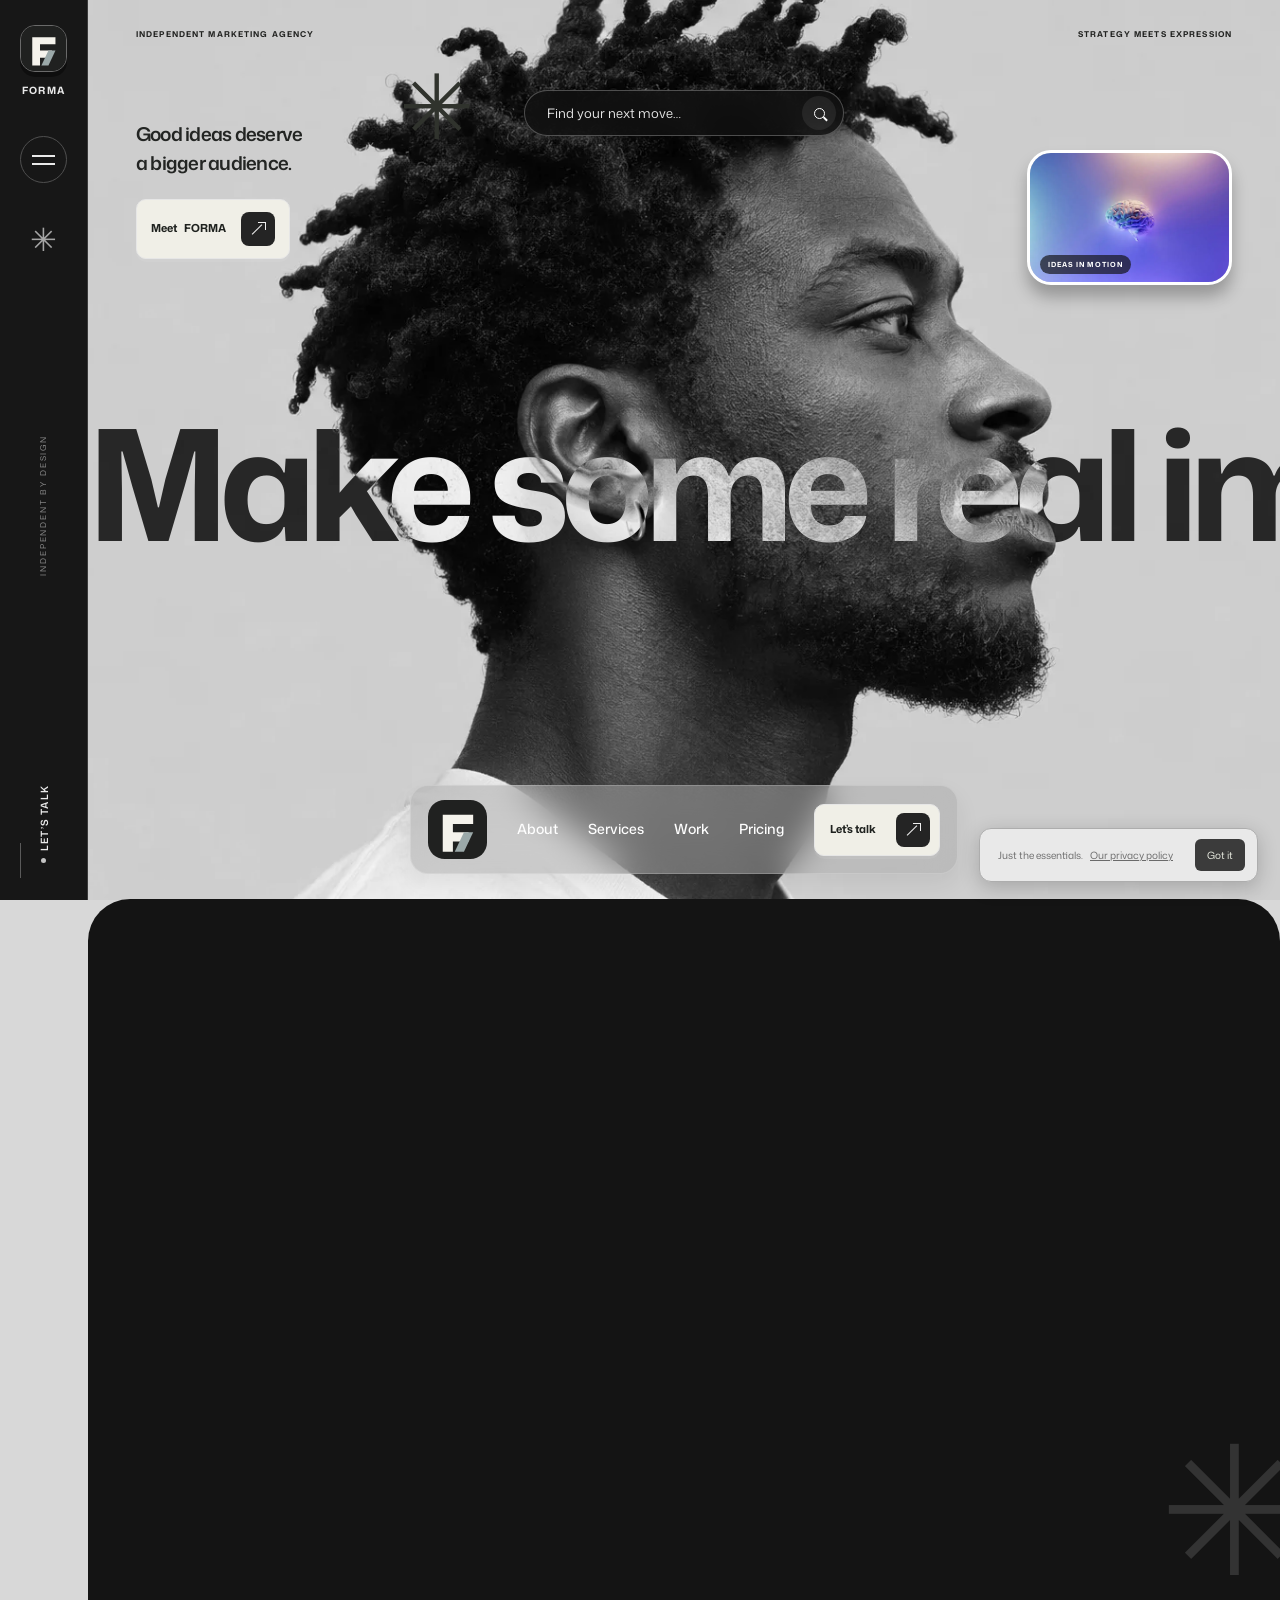
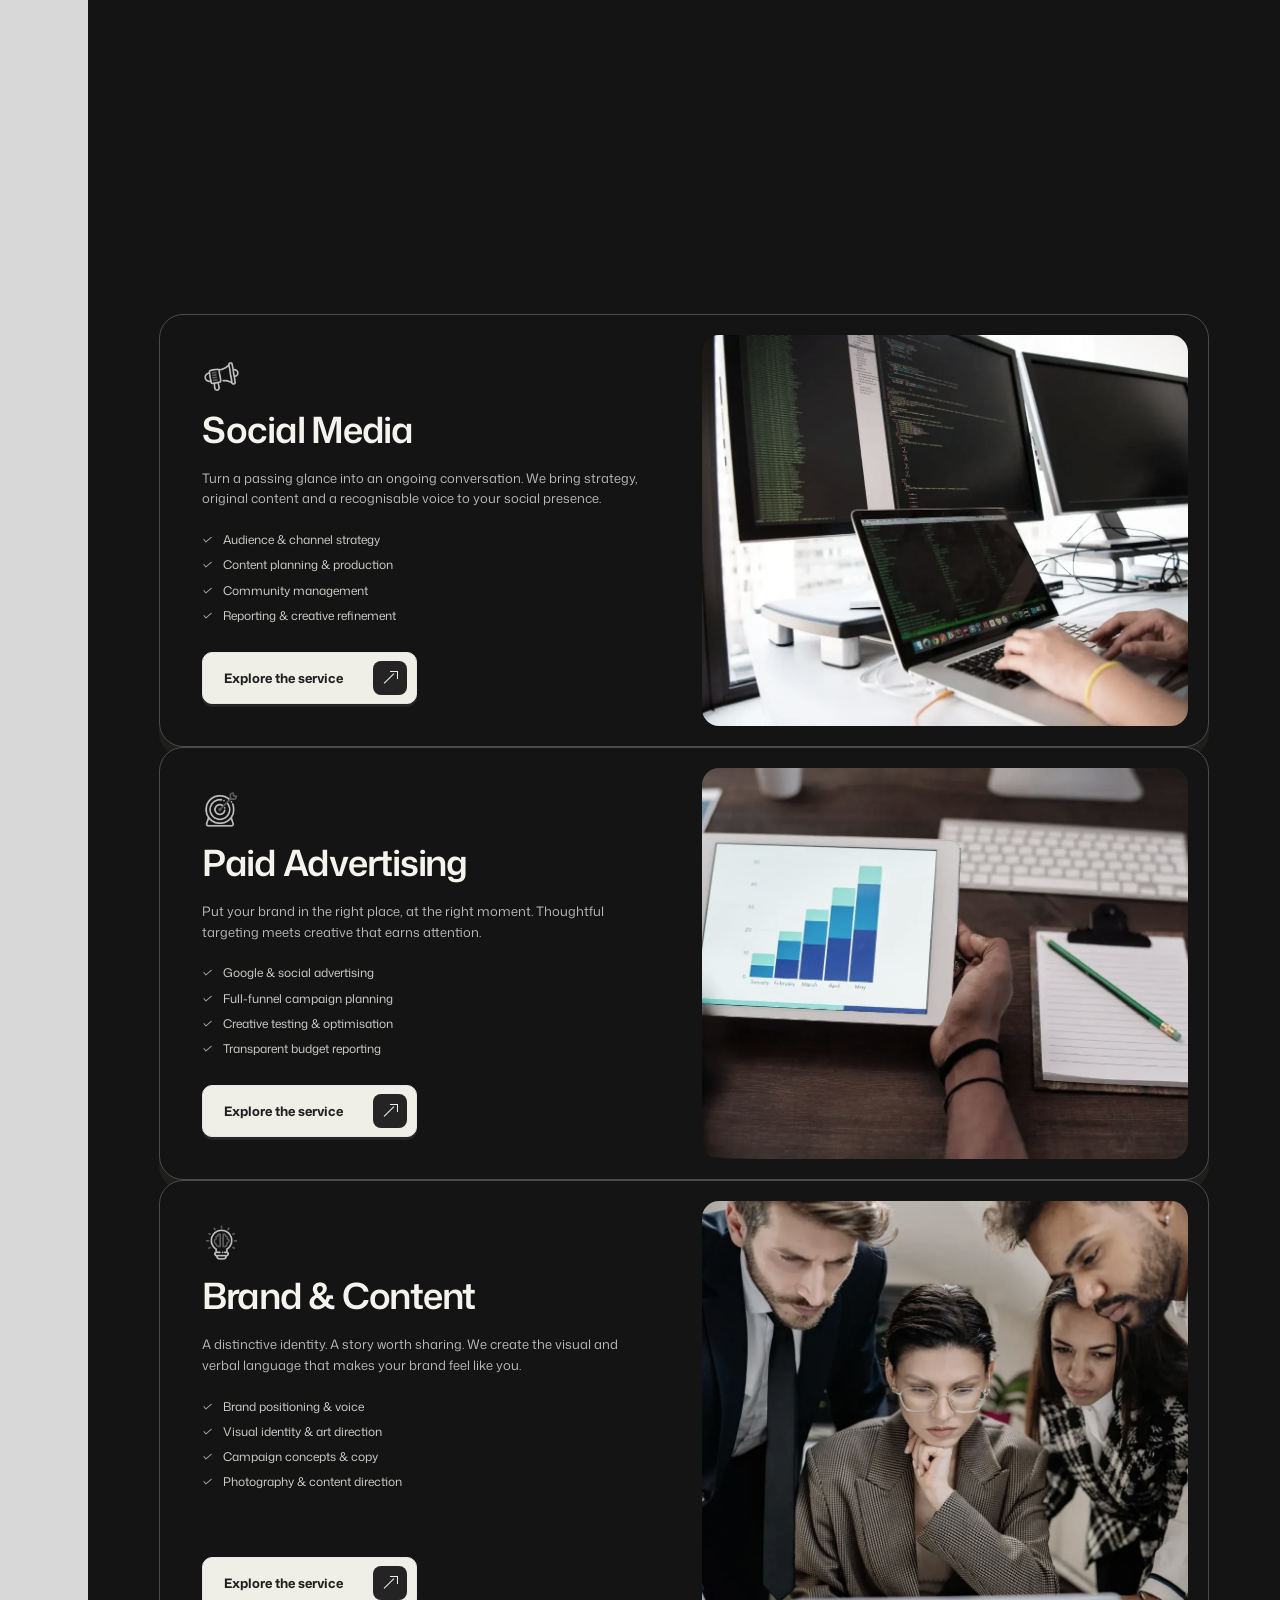
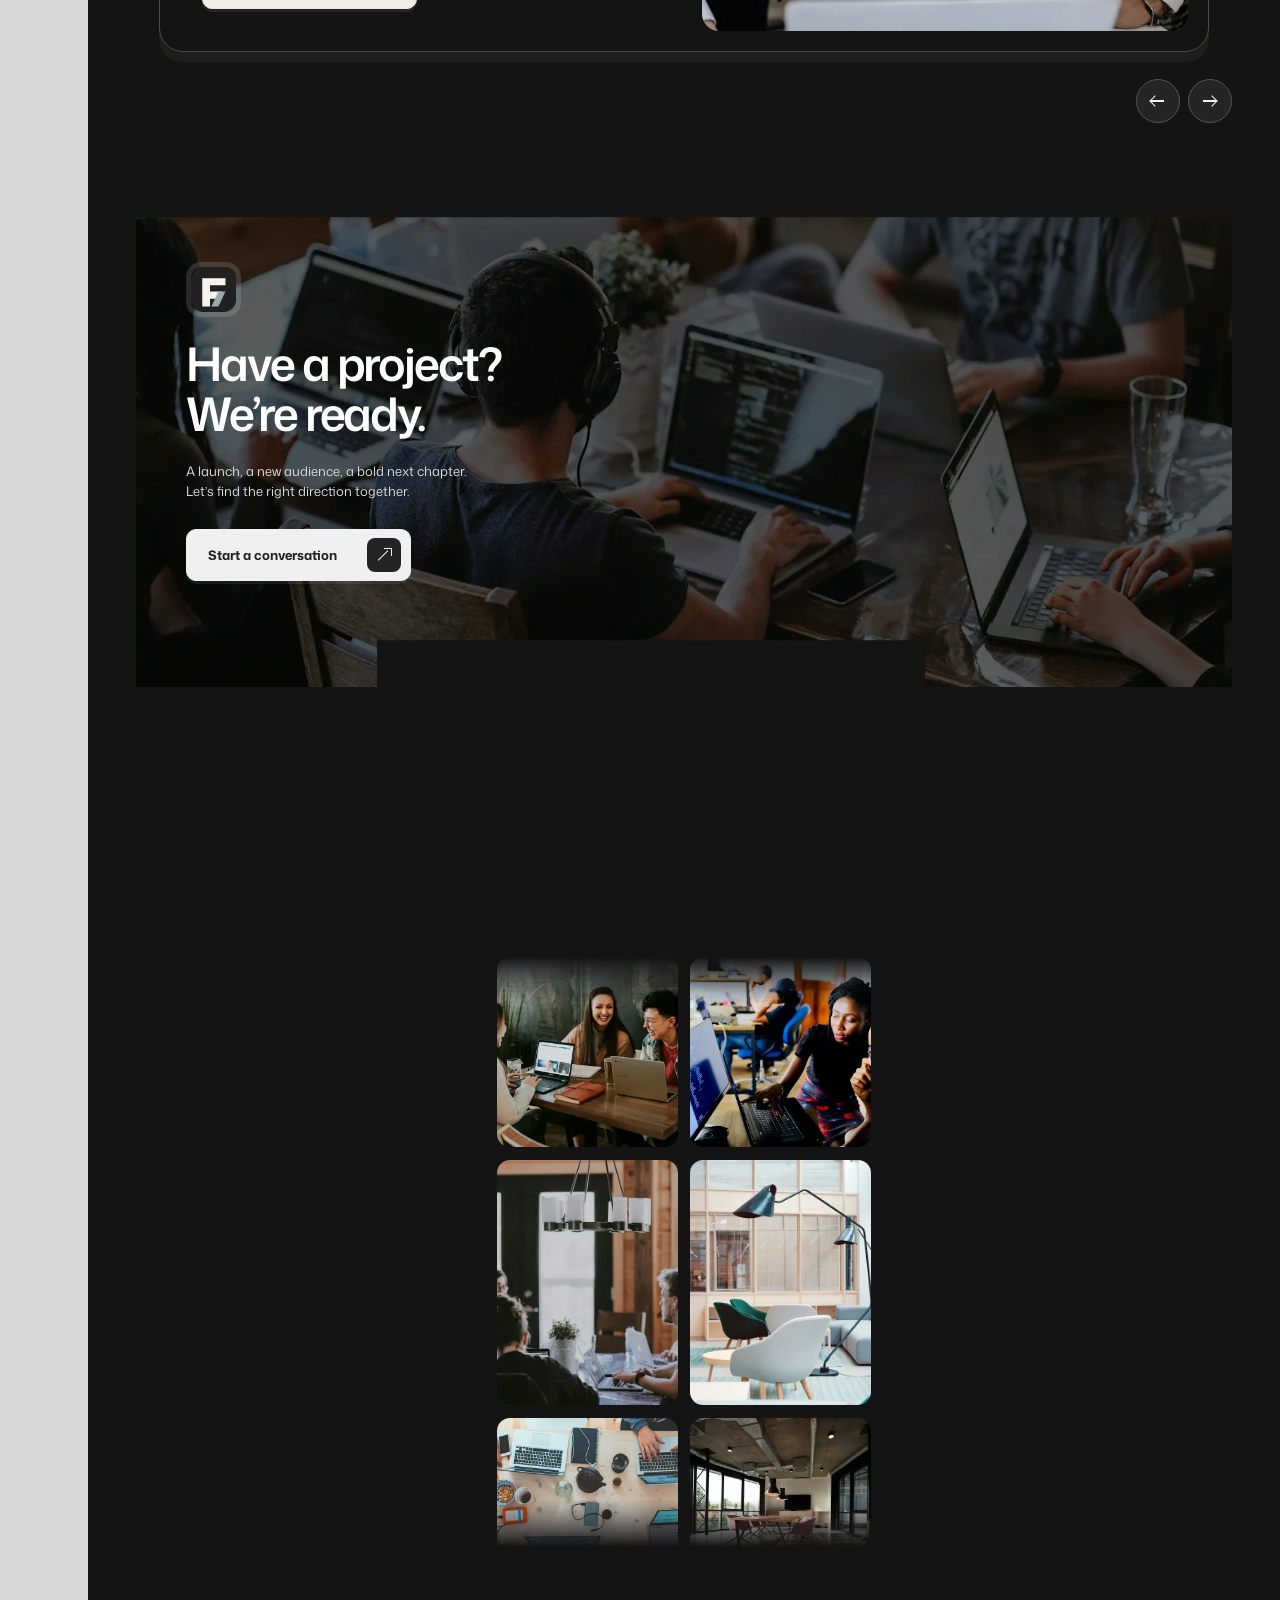
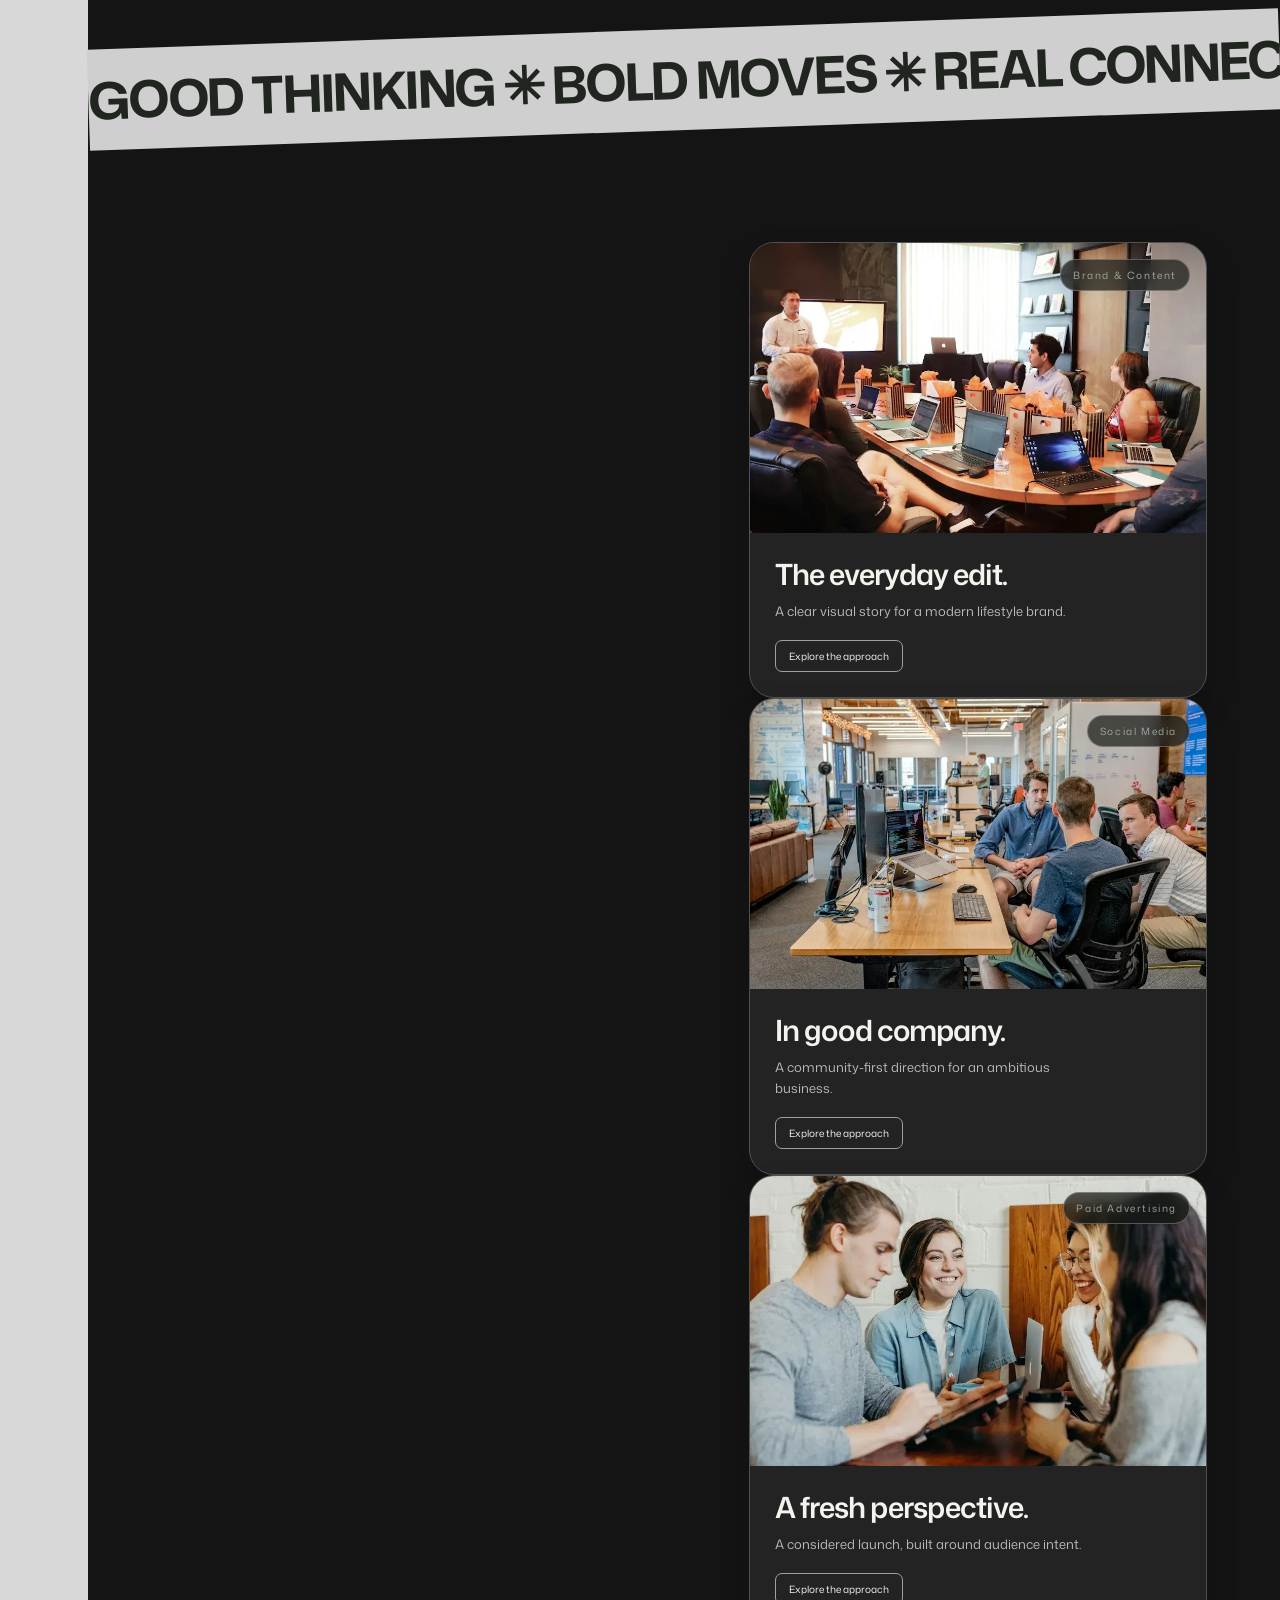
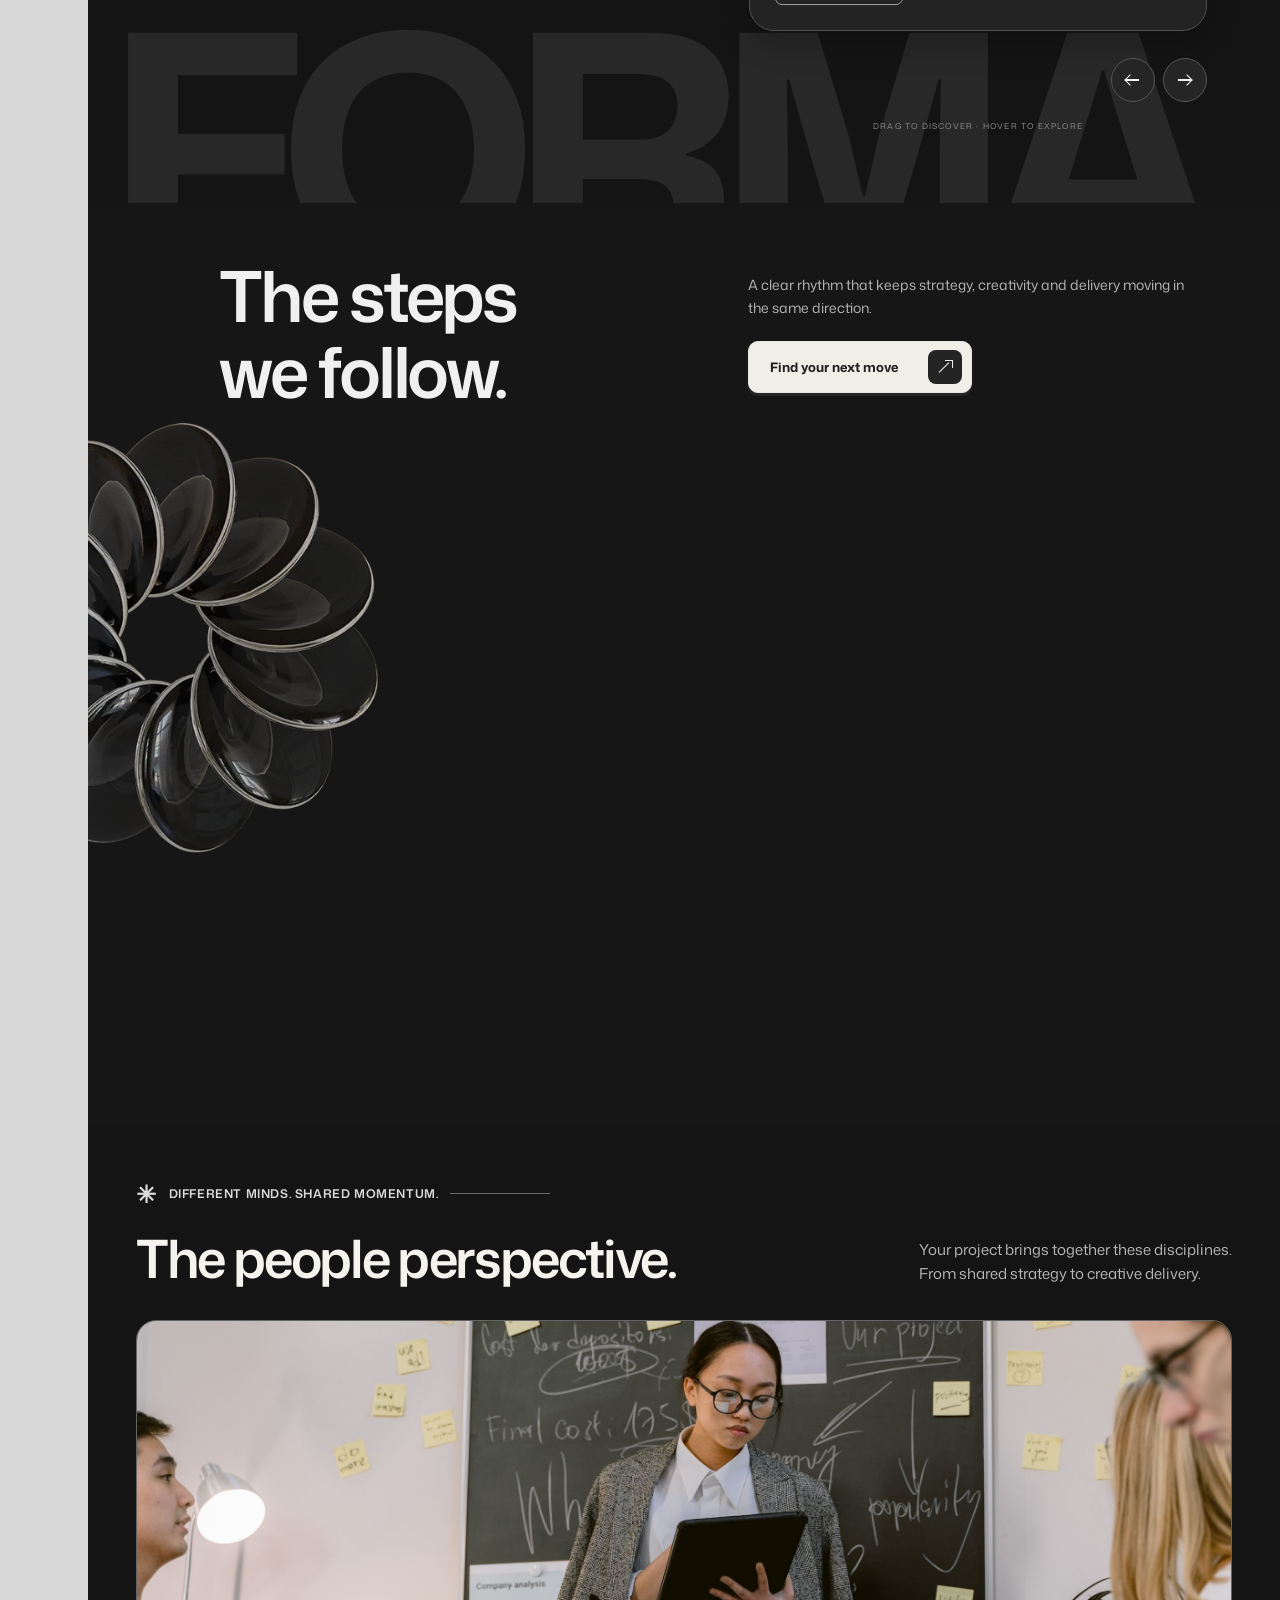
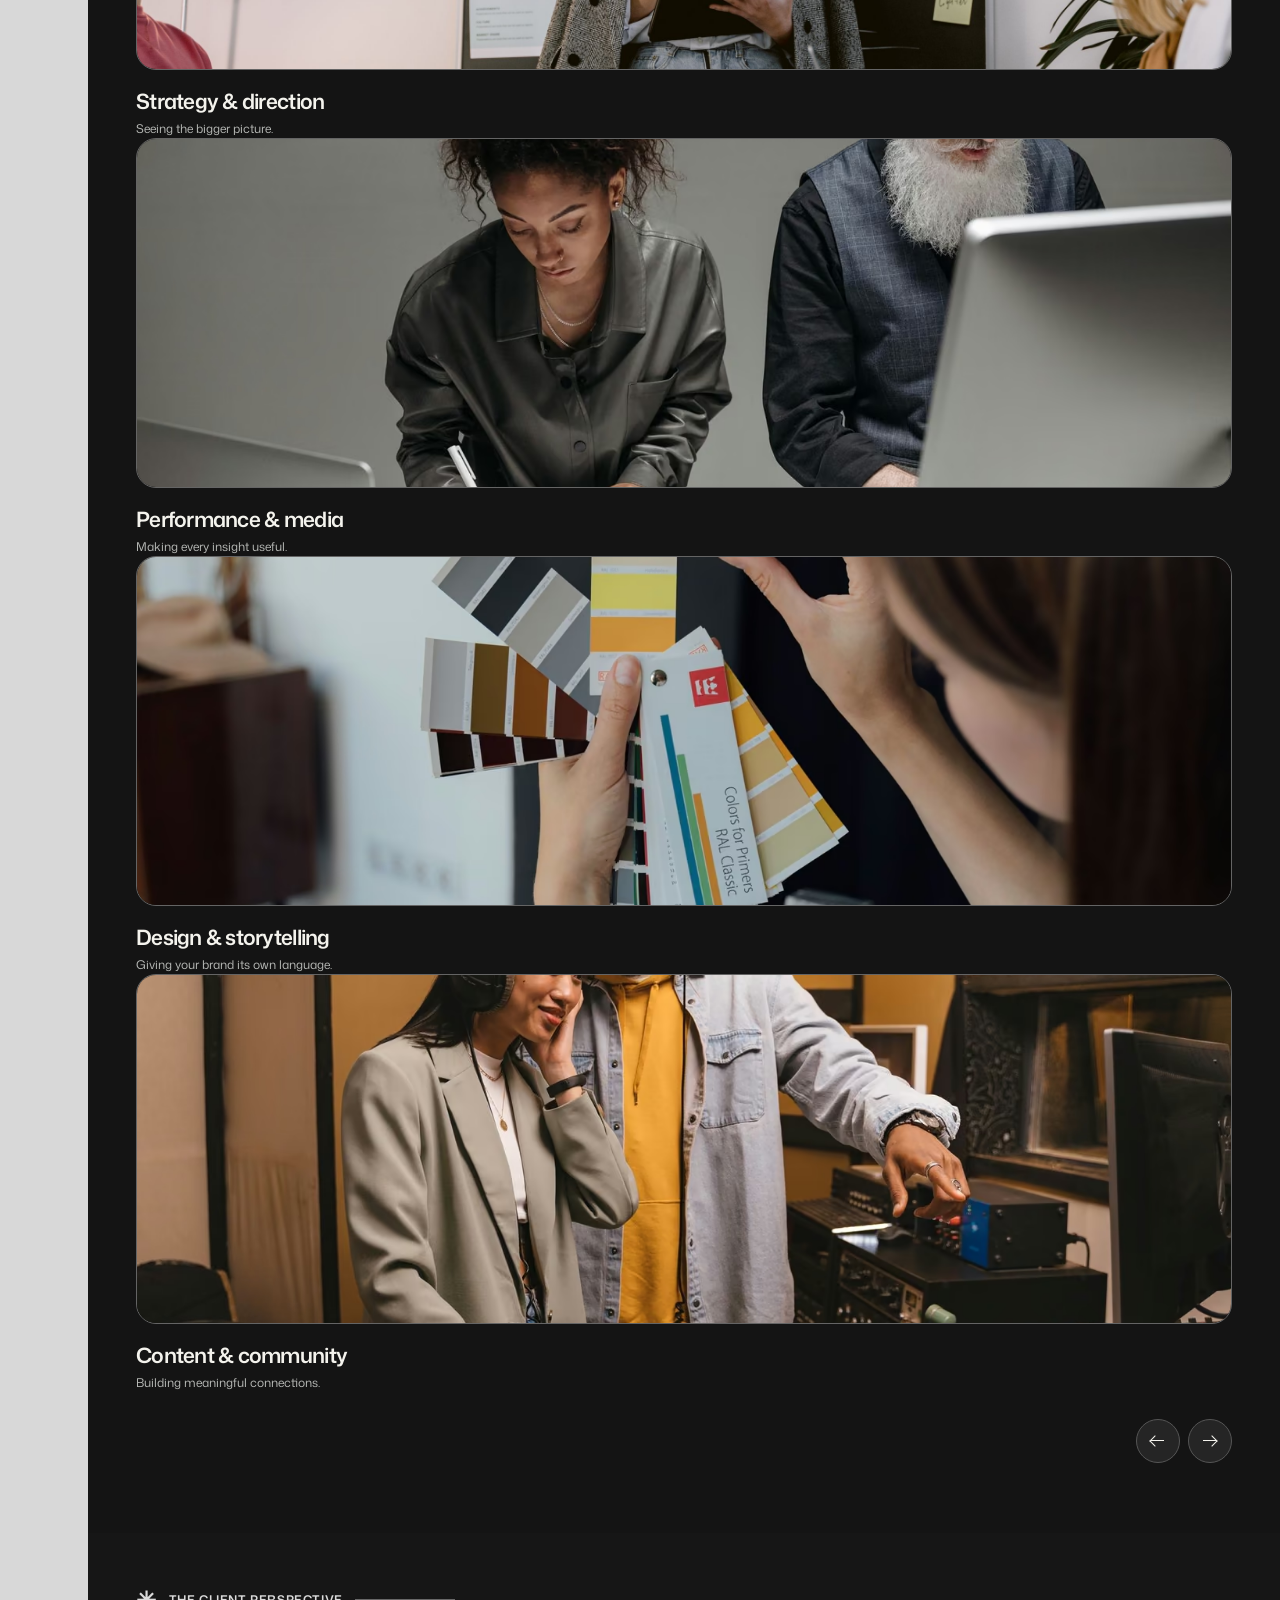
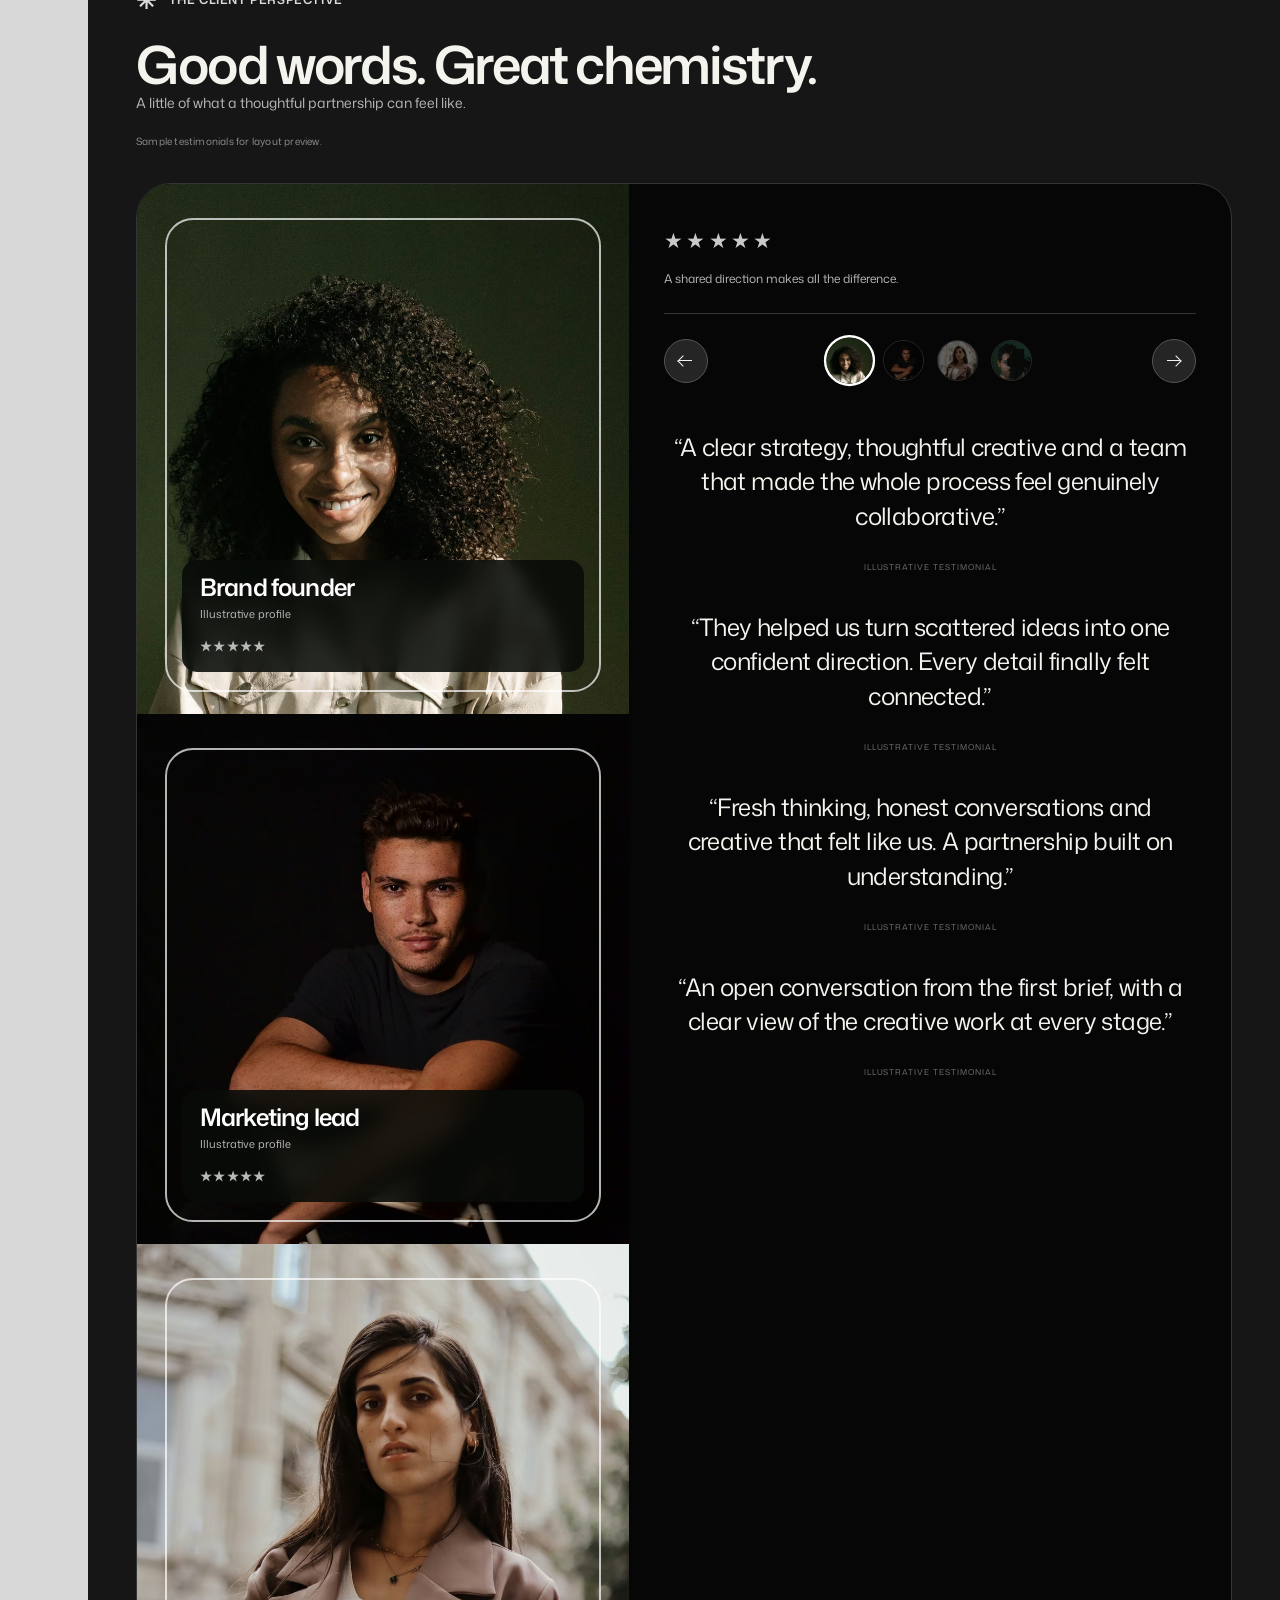
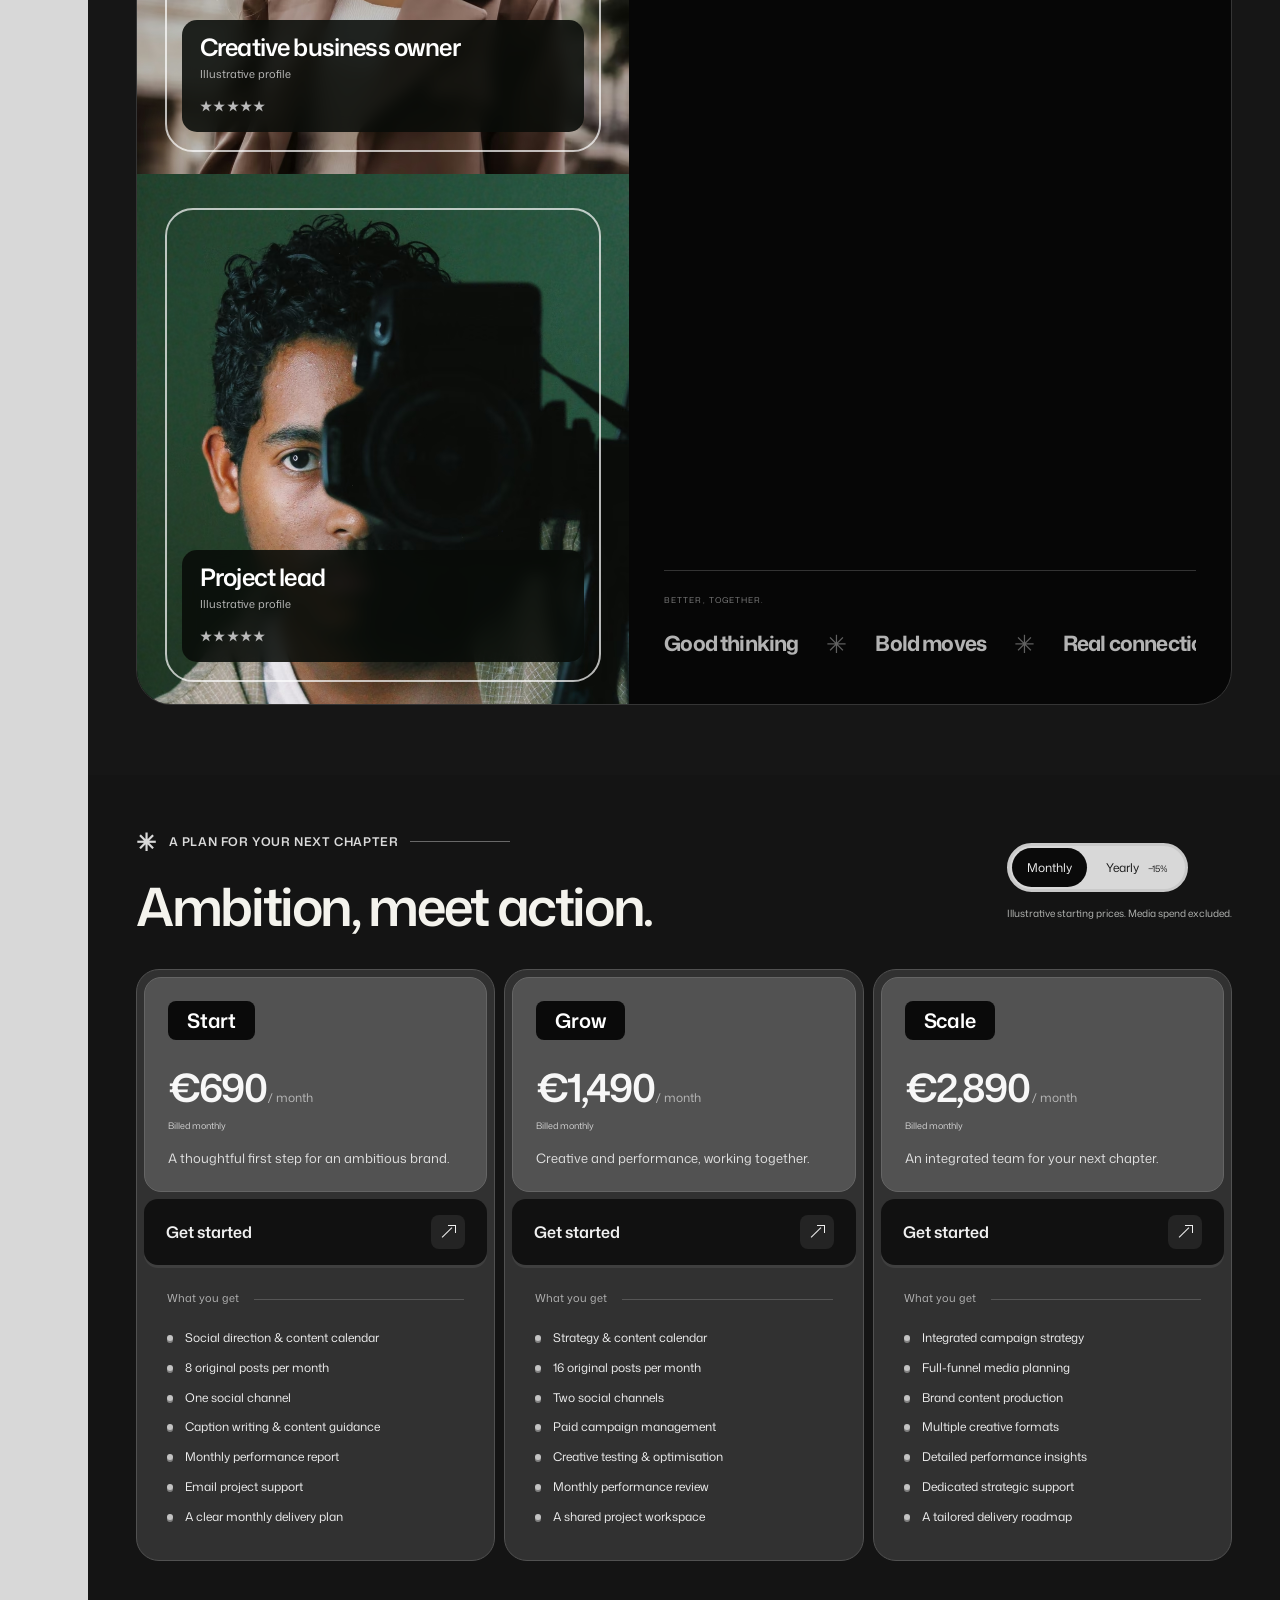
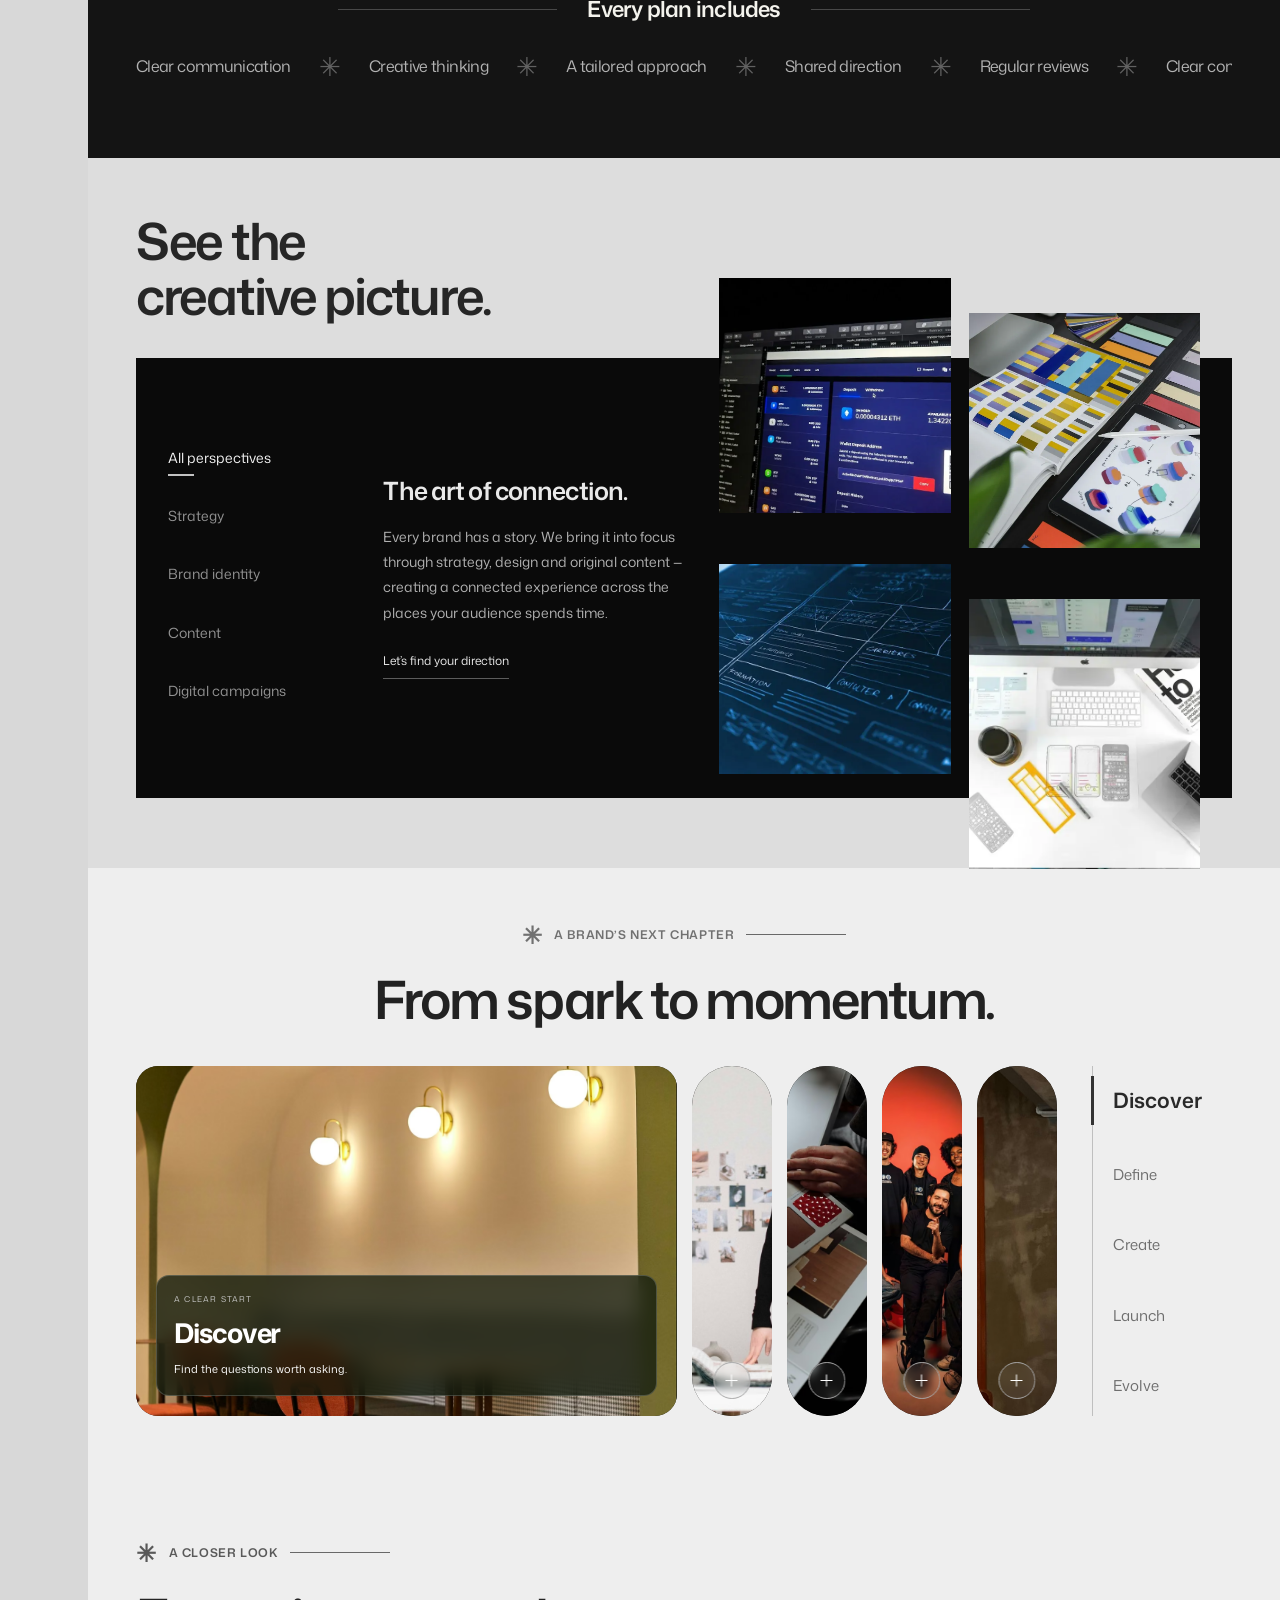
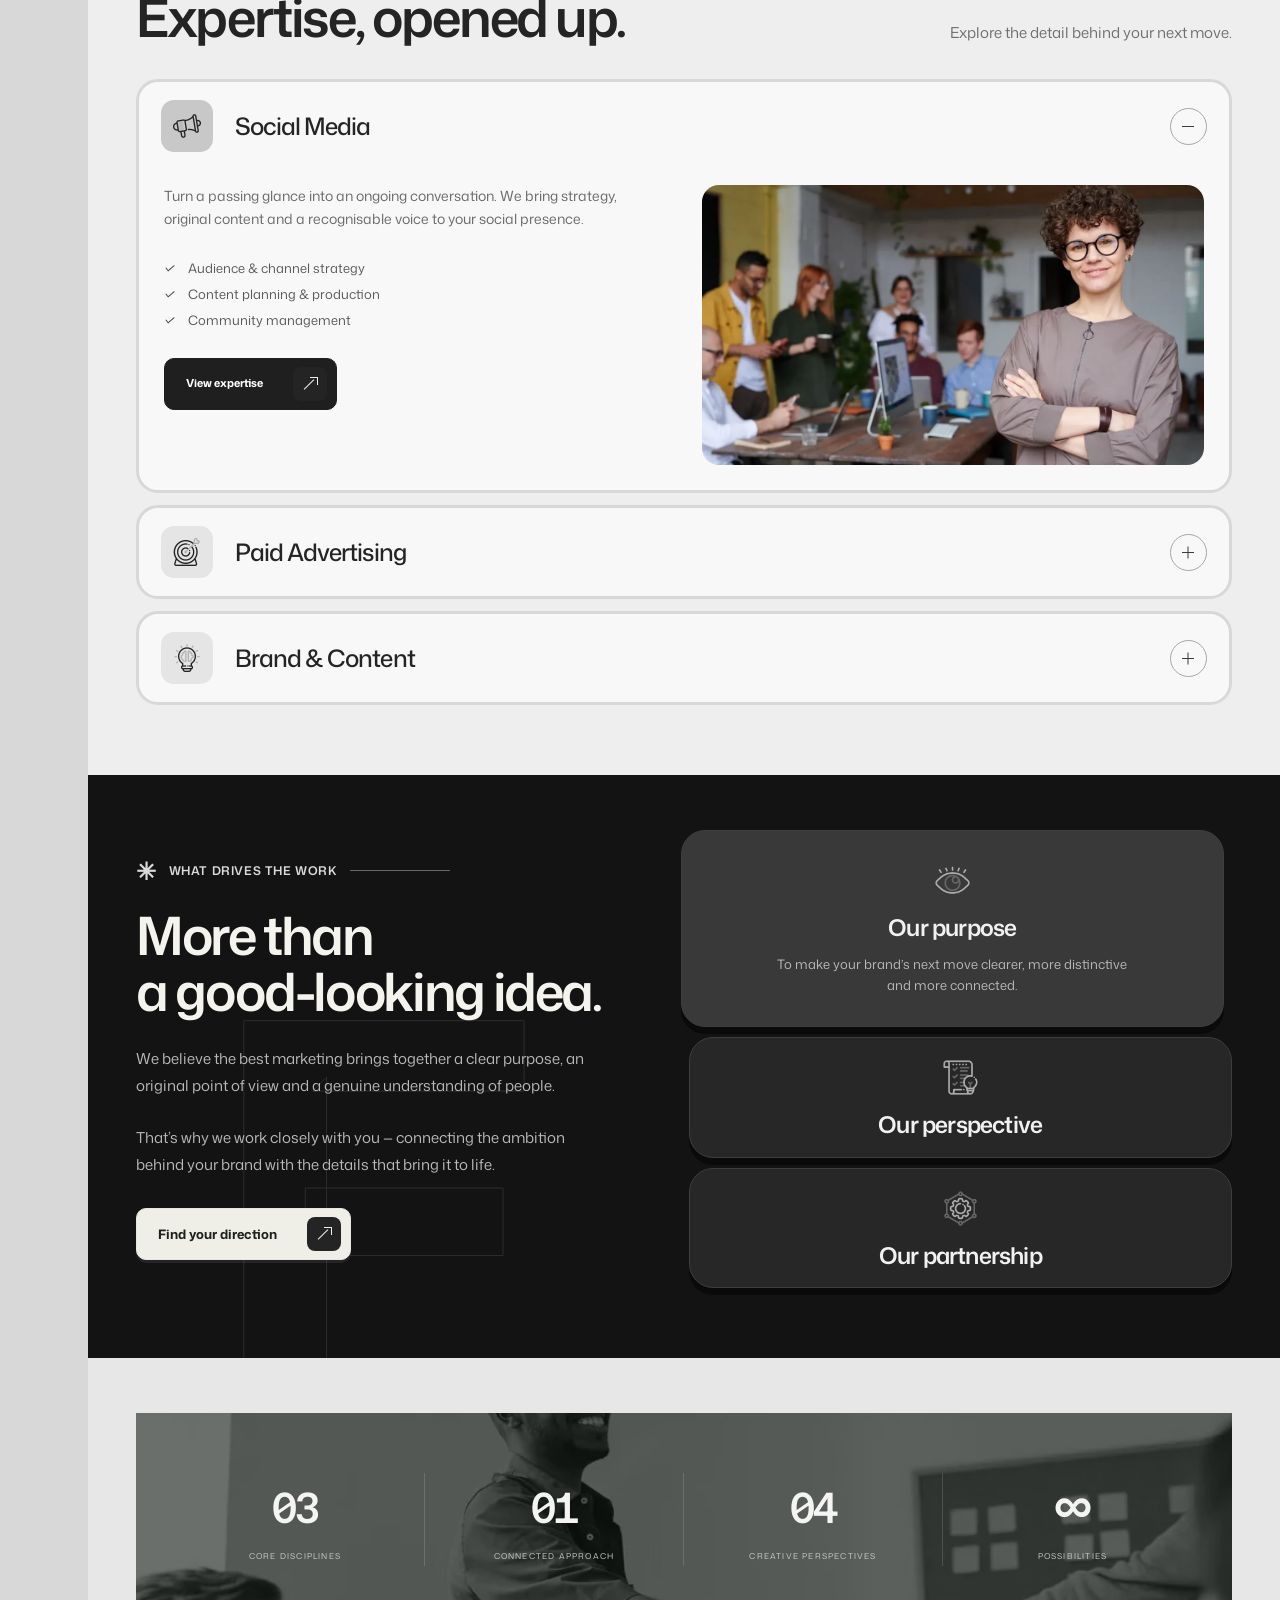
==== index.html @ 816e5acb "upd" ====
<!doctype html><html lang="en"><head><meta charset="UTF-8"><meta name="viewport" content="width=device-width,initial-scale=1"><meta name="theme-color" content="#171817"><meta name="description" content="Independent marketing agency for social media, paid advertising and distinctive brand content."><title>Marketing Agency</title><link rel="icon" href="assets/favicon.svg"><link rel="stylesheet" href="assets/swiper.css"><link rel="stylesheet" href="assets/aos.css"><link rel="stylesheet" href="assets/style.css"><link rel="stylesheet" href="assets/design-v2.css"><link rel="stylesheet" href="assets/design-v3.css"><script>document.documentElement.classList.add("is-loading");setTimeout(()=>document.documentElement.classList.remove("is-loading"),2500)</script><script defer src="assets/swiper.js"></script><script defer src="assets/aos.js"></script><script defer src="assets/app.js"></script></head><body data-page="home"><div class="page-transition" aria-hidden="true"><div class="loader-orbit"><span></span><span></span><span></span><img data-logo src="assets/logo.svg" alt=""></div><strong data-company>FORMA</strong><span class="loader-caption">STRATEGY · CREATIVE · MOMENTUM</span><div class="loader-line"></div></div><header class="rail"><a class="brand" href="index.html" aria-label="Home"><img data-logo src="assets/logo.svg" alt=""><span data-company>FORMA</span></a><button class="menu-toggle" aria-expanded="false" aria-controls="site-menu" aria-label="Open navigation"><span></span><span></span></button><a class="rail-mark" href="index.html#services" aria-label="Our expertise"><span>✳</span></a><span class="rail-note">INDEPENDENT BY DESIGN</span><a class="rail-contact" href="index.html#contact">LET’S TALK</a></header><dialog id="site-menu"><button class="menu-close" aria-label="Close navigation">×</button><div class="menu-inner"><img class="menu-logo" data-logo src="assets/logo.svg" alt=""><p>Good things start with a conversation.</p><nav data-nav></nav><a data-email></a><span>Strategy. Creativity. Momentum.</span></div></dialog><main><section class="hero" id="main"><div class="container hero-inner"><div class="hero-photo" data-parallax><img src="assets/hero-v2.webp" alt="Portrait of an independent creative" fetchpriority="high" width="1536" height="1024"></div><div class="hero-top"><span>INDEPENDENT MARKETING AGENCY</span><span>STRATEGY MEETS EXPRESSION</span></div><div class="hero-copy"><p>Good ideas deserve<br>a bigger audience.</p><a href="#about" class="button pale">Meet <span data-company>FORMA</span><span class="vector-arrow" aria-hidden="true"></span></a></div><div class="hero-search"><form role="search" id="site-search"><label class="sr-only" for="search-input">Search our expertise</label><input id="search-input" type="search" placeholder="Find your next move…" autocomplete="off" aria-controls="search-results"><button aria-label="Search" type="submit"><span class="search-glyph"></span></button></form><div id="search-results" hidden aria-live="polite"></div></div><div class="hero-mini" aria-label="Creative inspiration slideshow"><img src="assets/mini-1.webp" alt="Abstract creative direction" class="mini-frame active" loading="lazy"><img src="assets/mini-2.webp" alt="Abstract creative direction" class="mini-frame" loading="lazy"><span class="mini-caption">IDEAS IN MOTION</span></div><h1 class="hero-marquee" aria-label="Make some real impact."><span class="hero-marquee-track"><span>Make some real impact. ✳ </span><span aria-hidden="true">Make some real impact. ✳ </span></span></h1><nav class="hero-dock" aria-label="Hero navigation"><a class="dock-brand" href="#main" aria-label="Back to top"><img data-logo src="assets/logo.svg" alt=""></a><a href="#about">About</a><a href="#services">Services</a><a href="#work">Work</a><a href="#pricing">Pricing</a><a class="button" href="#contact">Let’s talk <span class="vector-arrow" aria-hidden="true"></span></a></nav><span class="hero-asterisk" aria-hidden="true">✳</span></div></section><div class="dark-body"><section class="section about" id="about"><div class="container two-col"><div class="about-photo" data-aos="fade-right"><img src="assets/about.webp" alt="Creative perspective in the studio" loading="lazy" width="1000" height="1200"><img class="image-logo" data-logo src="assets/logo.svg" alt=""><div class="photo-reviews"><div class="ticker-track"><div><article class="mini-review"><div><img src="assets/review-1.avif" alt="Illustrative reviewer" class="" loading="lazy"><span>Brand founder</span><b>★★★★★</b></div><p>“A clear direction, brought to life beautifully.”</p><small>Sample feedback</small></article><article class="mini-review"><div><img src="assets/review-2.avif" alt="Illustrative reviewer" class="" loading="lazy"><span>Creative lead</span><b>★★★★★</b></div><p>“Thoughtful ideas. An effortless collaboration.”</p><small>Sample feedback</small></article><article class="mini-review"><div><img src="assets/review-3.avif" alt="Illustrative reviewer" class="" loading="lazy"><span>Business owner</span><b>★★★★★</b></div><p>“Finally, a story that feels like our brand.”</p><small>Sample feedback</small></article></div><div aria-hidden="true"><article class="mini-review"><div><img src="assets/review-1.avif" alt="Illustrative reviewer" class="" loading="lazy"><span>Brand founder</span><b>★★★★★</b></div><p>“A clear direction, brought to life beautifully.”</p><small>Sample feedback</small></article><article class="mini-review"><div><img src="assets/review-2.avif" alt="Illustrative reviewer" class="" loading="lazy"><span>Creative lead</span><b>★★★★★</b></div><p>“Thoughtful ideas. An effortless collaboration.”</p><small>Sample feedback</small></article><article class="mini-review"><div><img src="assets/review-3.avif" alt="Illustrative reviewer" class="" loading="lazy"><span>Business owner</span><b>★★★★★</b></div><p>“Finally, a story that feels like our brand.”</p><small>Sample feedback</small></article></div></div></div></div><div data-aos="fade-up"><span class="section-label">A LITTLE ABOUT US</span><h2>Creative minds.<br>Commercial instinct.</h2><div class="about-box"><p>We connect bold thinking with purposeful marketing. From the first spark of an idea to a campaign in motion, we help brands find their voice — and their people.</p><p>No noise for the sake of it. Just the right story, told in the right places.</p></div><div class="about-bottom"><div class="founder-profile"><div class="founder-photo"><i></i><i></i><i></i><img src="assets/founder.webp" alt="Illustrative creative lead" class="" loading="lazy"></div><div><h3 data-founder-name>Alex Morgan</h3><p data-founder-role>Creative lead</p><nav aria-label="Explore our disciplines"><a href="social-media.html" aria-label="Social media">S</a><a href="paid-advertising.html" aria-label="Paid advertising">P</a><a href="brand-content.html" aria-label="Brand and content">B</a></nav></div></div><div class="focus-bars"><div><span>Strategic thinking</span><b>95%</b><i style="--progress:95%"></i></div><div><span>Creative direction</span><b>98%</b><i style="--progress:98%"></i></div><small>Illustrative expertise profile</small></div></div><p class="partners-caption">A connected approach, from first idea to next chapter.</p><div class="brand-ticker"><div class="ticker-track"><div><span>Strategy</span><b aria-hidden="true">✳</b><span>Storytelling</span><b aria-hidden="true">✳</b><span>Creative</span><b aria-hidden="true">✳</b><span>Performance</span><b aria-hidden="true">✳</b><span>Community</span><b aria-hidden="true">✳</b></div><div aria-hidden="true"><span>Strategy</span><b aria-hidden="true">✳</b><span>Storytelling</span><b aria-hidden="true">✳</b><span>Creative</span><b aria-hidden="true">✳</b><span>Performance</span><b aria-hidden="true">✳</b><span>Community</span><b aria-hidden="true">✳</b></div></div></div></div></div></section><section class="section services" id="services"><div class="container"><div class="section-head" data-aos="fade-up"><div><span class="section-label">OUR EXPERTISE</span><h2>Strategy in action.</h2></div><p>Three disciplines. One connected approach.<br>Built around what your brand needs next.</p></div><div class="swiper service-swiper"><div class="swiper-wrapper" id="service-cards"></div></div><div class="slider-controls"><div class="service-pagination"></div><div><button class="slider-button service-prev" aria-label="Previous service">←</button><button class="slider-button service-next" aria-label="Next service">→</button></div></div></div></section><section class="project-call parallax-call"><div class="container"><div class="project-mask"><img class="parallax-media" src="assets/project-wide.webp" alt="Marketing team discussing a campaign" loading="lazy"><div class="project-shade"></div><div class="project-copy"><img data-logo src="assets/logo.svg" alt=""><h2>Have a project?<br>We’re ready.</h2><p>A launch, a new audience, a bold next chapter.<br>Let’s find the right direction together.</p><a class="button" href="#contact">Start a conversation <span class="vector-arrow" aria-hidden="true"></span></a></div></div></div></section><section class="section why"><div class="container"><div class="center-head" data-aos="fade-up"><span class="section-label">WHY WE WORK</span><h2>Creative thinking.<br>Connected strategy.</h2></div><div class="why-grid"><div class="why-list"><article class="benefit-card" data-aos="fade-up"><div><img src="assets/purpose.png" alt=""><h3>Results with purpose</h3></div><p>A clear strategy built around your business goals.</p></article><article class="benefit-card" data-aos="fade-up"><div><img src="assets/distinctive.png" alt=""><h3>Made around you</h3></div><p>Your audience, your voice, your ambitions.</p></article><article class="benefit-card" data-aos="fade-up"><div><img src="assets/teamwork.png" alt=""><h3>Connected expertise</h3></div><p>Creative, content and media working as one.</p></article></div><div class="opposing-photos"><div class="photo-column"><div><img src="assets/strip-1.webp" alt="Creative team and studio inspiration" class="" loading="lazy"><img src="assets/strip-2.webp" alt="Creative team and studio inspiration" class="" loading="lazy"><img src="assets/strip-3.webp" alt="Creative team and studio inspiration" class="" loading="lazy"></div><div aria-hidden="true"><img src="assets/strip-1.webp" alt="Creative team and studio inspiration" class="" loading="lazy"><img src="assets/strip-2.webp" alt="Creative team and studio inspiration" class="" loading="lazy"><img src="assets/strip-3.webp" alt="Creative team and studio inspiration" class="" loading="lazy"></div></div><div class="photo-column"><div><img src="assets/strip-4.webp" alt="Creative team and studio inspiration" class="" loading="lazy"><img src="assets/strip-5.webp" alt="Creative team and studio inspiration" class="" loading="lazy"><img src="assets/strip-6.webp" alt="Creative team and studio inspiration" class="" loading="lazy"></div><div aria-hidden="true"><img src="assets/strip-4.webp" alt="Creative team and studio inspiration" class="" loading="lazy"><img src="assets/strip-5.webp" alt="Creative team and studio inspiration" class="" loading="lazy"><img src="assets/strip-6.webp" alt="Creative team and studio inspiration" class="" loading="lazy"></div></div></div><div class="why-list"><article class="benefit-card" data-aos="fade-up"><div><img src="assets/report.png" alt=""><h3>Open communication</h3></div><p>A clear view of the work and what comes next.</p></article><article class="benefit-card" data-aos="fade-up"><div><img src="assets/grow.png" alt=""><h3>Space to grow</h3></div><p>A flexible scope that evolves with your priorities.</p></article><article class="benefit-card" data-aos="fade-up"><div><img src="assets/partnership.png" alt=""><h3>A shared ambition</h3></div><p>A thoughtful partnership, from brief to launch.</p></article></div></div></div></section><div class="marquee" aria-hidden="true"><div>GOOD THINKING ✳ BOLD MOVES ✳ REAL CONNECTION ✳ GOOD THINKING ✳ BOLD MOVES ✳ REAL CONNECTION ✳ </div></div><section class="section work" id="work"><div class="container"><div class="work-word" data-company aria-hidden="true">FORMA</div><div class="portfolio-layout"><div class="portfolio-intro" data-aos="fade-up"><span class="section-label">SELECTED CONCEPTS</span><h2>Big ideas.<br>Real-world energy.</h2><p>From a distinctive brand story to a campaign that starts a conversation. Explore a few creative directions we can build together.</p><p class="sample-note">Illustrative portfolio concepts.</p><a class="button" href="#gallery">Explore the gallery <span class="vector-arrow" aria-hidden="true"></span></a></div><div class="portfolio-deck"><div class="swiper work-swiper"><div class="swiper-wrapper"><article class="swiper-slide work-card"><div class="work-img"><img src="assets/work-skin.webp" alt="The everyday edit." class="" loading="lazy"><span>Brand & Content</span></div><div><h3>The everyday edit.</h3><p>A clear visual story for a modern lifestyle brand.</p><a class="text-link" href="brand-content.html">Explore the approach</a></div></article><article class="swiper-slide work-card"><div class="work-img"><img src="assets/work-fashion.webp" alt="In good company." class="" loading="lazy"><span>Social Media</span></div><div><h3>In good company.</h3><p>A community-first direction for an ambitious business.</p><a class="text-link" href="social-media.html">Explore the approach</a></div></article><article class="swiper-slide work-card"><div class="work-img"><img src="assets/work-design.webp" alt="A fresh perspective." class="" loading="lazy"><span>Paid Advertising</span></div><div><h3>A fresh perspective.</h3><p>A considered launch, built around audience intent.</p><a class="text-link" href="paid-advertising.html">Explore the approach</a></div></article></div></div><div class="slider-controls"><div class="work-pagination"></div><div><button class="slider-button work-prev" aria-label="Previous project">←</button><button class="slider-button work-next" aria-label="Next project">→</button></div></div><span class="drag-caption">DRAG TO DISCOVER · HOVER TO EXPLORE</span></div></div></div></section><section class="section process" id="process"><img class="decor-sculpture" src="assets/sculpture.webp" alt="" loading="lazy"><div class="container"><div class="process-heading"><h2>The steps<br>we follow.</h2><div><p>A clear rhythm that keeps strategy, creativity and delivery moving in the same direction.</p><a class="button" href="#contact">Find your next move <span class="vector-arrow" aria-hidden="true"></span></a></div></div><div class="process-grid"><article data-aos="fade-up"><svg class="process-shape" viewBox="0 0 380 620" preserveAspectRatio="none" aria-hidden="true"><path d="M55 1H140Q195 1 195 56V76Q195 125 244 125H324Q379 125 379 180V565Q379 619 324 619H55Q1 619 1 565V56Q1 1 55 1Z"/></svg><div class="step-cap"><span>Step 01</span><div class="process-icon"><img src="assets/discover.png" alt=""></div></div><small>Discovery phase</small><h3>Discover</h3><p>A focused stage, with a clear outcome and space for your feedback.</p><ul><li><span class="process-number">1.</span>Brand conversation</li><li><span class="process-number">2.</span>Audience insight</li><li><span class="process-number">3.</span>Channel review</li><li><span class="process-number">4.</span>A shared brief</li></ul></article><article data-aos="fade-up"><svg class="process-shape" viewBox="0 0 380 620" preserveAspectRatio="none" aria-hidden="true"><path d="M55 1H140Q195 1 195 56V76Q195 125 244 125H324Q379 125 379 180V565Q379 619 324 619H55Q1 619 1 565V56Q1 1 55 1Z"/></svg><div class="step-cap"><span>Step 02</span><div class="process-icon"><img src="assets/create.png" alt=""></div></div><small>Creative phase</small><h3>Create</h3><p>A focused stage, with a clear outcome and space for your feedback.</p><ul><li><span class="process-number">5.</span>Creative concept</li><li><span class="process-number">6.</span>Messaging & identity</li><li><span class="process-number">7.</span>Content production</li><li><span class="process-number">8.</span>Campaign planning</li></ul></article><article data-aos="fade-up"><svg class="process-shape" viewBox="0 0 380 620" preserveAspectRatio="none" aria-hidden="true"><path d="M55 1H140Q195 1 195 56V76Q195 125 244 125H324Q379 125 379 180V565Q379 619 324 619H55Q1 619 1 565V56Q1 1 55 1Z"/></svg><div class="step-cap"><span>Step 03</span><div class="process-icon"><img src="assets/evolve.png" alt=""></div></div><small>Launch &amp; learn</small><h3>Evolve</h3><p>A focused stage, with a clear outcome and space for your feedback.</p><ul><li><span class="process-number">9.</span>Launch & learn</li><li><span class="process-number">10.</span>Performance review</li><li><span class="process-number">11.</span>Creative refinement</li><li><span class="process-number">12.</span>Next-step roadmap</li></ul></article></div></div></section><section class="section team" id="team"><div class="container"><div class="section-head"><div><span class="section-label">DIFFERENT MINDS. SHARED MOMENTUM.</span><h2>The people perspective.</h2></div><p>Your project brings together these disciplines.<br>From shared strategy to creative delivery.</p></div><div class="swiper team-swiper"><div class="swiper-wrapper" id="team-cards"></div></div><div class="slider-controls"><div class="team-pagination"></div><div><button class="slider-button team-prev" aria-label="Previous discipline">←</button><button class="slider-button team-next" aria-label="Next discipline">→</button></div></div></div></section><section class="section reviews" id="reviews"><div class="container"><div class="section-head"><div><span class="section-label">THE CLIENT PERSPECTIVE</span><h2>Good words. Great chemistry.</h2></div><div><p>A little of what a thoughtful partnership can feel like.</p><p class="sample-note">Sample testimonials for layout preview.</p></div></div><div class="review-stage"><div class="swiper review-photo-swiper"><div class="swiper-wrapper"><article class="swiper-slide review-portrait"><img src="assets/review-1.avif" alt="Illustrative client portrait" class="" loading="lazy"><div class="portrait-outline"></div><div class="portrait-caption"><h3>Brand founder</h3><span>Illustrative profile</span><b>★★★★★</b></div></article><article class="swiper-slide review-portrait"><img src="assets/review-2.avif" alt="Illustrative client portrait" class="" loading="lazy"><div class="portrait-outline"></div><div class="portrait-caption"><h3>Marketing lead</h3><span>Illustrative profile</span><b>★★★★★</b></div></article><article class="swiper-slide review-portrait"><img src="assets/review-3.avif" alt="Illustrative client portrait" class="" loading="lazy"><div class="portrait-outline"></div><div class="portrait-caption"><h3>Creative business owner</h3><span>Illustrative profile</span><b>★★★★★</b></div></article><article class="swiper-slide review-portrait"><img src="assets/review-4.avif" alt="Illustrative client portrait" class="" loading="lazy"><div class="portrait-outline"></div><div class="portrait-caption"><h3>Project lead</h3><span>Illustrative profile</span><b>★★★★★</b></div></article></div></div><div class="review-content"><div class="review-stars">★★★★★</div><p class="review-note">A shared direction makes all the difference.</p><div class="review-selector"><button class="slider-button review-prev" aria-label="Previous testimonial">←</button><div class="review-avatars"><button aria-label="Show testimonial 1" data-review="0" class="active"><img src="assets/review-1.avif" alt="" class="" loading="lazy"></button><button aria-label="Show testimonial 2" data-review="1" class=""><img src="assets/review-2.avif" alt="" class="" loading="lazy"></button><button aria-label="Show testimonial 3" data-review="2" class=""><img src="assets/review-3.avif" alt="" class="" loading="lazy"></button><button aria-label="Show testimonial 4" data-review="3" class=""><img src="assets/review-4.avif" alt="" class="" loading="lazy"></button></div><button class="slider-button review-next" aria-label="Next testimonial">→</button></div><div class="swiper review-swiper"><div class="swiper-wrapper"><article class="swiper-slide quote"><blockquote>“A clear strategy, thoughtful creative and a team that made the whole process feel genuinely collaborative.”</blockquote><small>ILLUSTRATIVE TESTIMONIAL</small></article><article class="swiper-slide quote"><blockquote>“They helped us turn scattered ideas into one confident direction. Every detail finally felt connected.”</blockquote><small>ILLUSTRATIVE TESTIMONIAL</small></article><article class="swiper-slide quote"><blockquote>“Fresh thinking, honest conversations and creative that felt like us. A partnership built on understanding.”</blockquote><small>ILLUSTRATIVE TESTIMONIAL</small></article><article class="swiper-slide quote"><blockquote>“An open conversation from the first brief, with a clear view of the creative work at every stage.”</blockquote><small>ILLUSTRATIVE TESTIMONIAL</small></article></div></div><div class="review-brands"><span>BETTER, TOGETHER.</span><div class="brand-ticker"><div class="ticker-track"><div><span>Good thinking</span><b aria-hidden="true">✳</b><span>Bold moves</span><b aria-hidden="true">✳</b><span>Real connection</span><b aria-hidden="true">✳</b></div><div aria-hidden="true"><span>Good thinking</span><b aria-hidden="true">✳</b><span>Bold moves</span><b aria-hidden="true">✳</b><span>Real connection</span><b aria-hidden="true">✳</b></div></div></div></div></div></div></div></section><section class="section pricing" id="pricing"><div class="container"><div class="section-head"><div><span class="section-label">A PLAN FOR YOUR NEXT CHAPTER</span><h2>Ambition, meet action.</h2></div><div><div class="billing" aria-label="Billing period"><button class="active" data-period="monthly" aria-pressed="true">Monthly</button><button data-period="yearly" aria-pressed="false">Yearly <span data-discount></span></button></div><p class="pricing-note">Illustrative starting prices. Media spend excluded.</p></div></div><div class="pricing-grid" id="pricing-cards"></div><div class="all-plans"><h3>Every plan includes</h3><div class="brand-ticker"><div class="ticker-track"><div><span>Clear communication</span><b aria-hidden="true">✳</b><span>Creative thinking</span><b aria-hidden="true">✳</b><span>A tailored approach</span><b aria-hidden="true">✳</b><span>Shared direction</span><b aria-hidden="true">✳</b><span>Regular reviews</span><b aria-hidden="true">✳</b></div><div aria-hidden="true"><span>Clear communication</span><b aria-hidden="true">✳</b><span>Creative thinking</span><b aria-hidden="true">✳</b><span>A tailored approach</span><b aria-hidden="true">✳</b><span>Shared direction</span><b aria-hidden="true">✳</b><span>Regular reviews</span><b aria-hidden="true">✳</b></div></div></div></div></div></section><section class="section gallery-section" id="gallery"><div class="container"><h2>See the<br>creative picture.</h2><div class="gallery-layout"><div class="gallery-tabs" role="tablist" aria-label="Creative disciplines"><button role="tab" id="gallery-tab-all" aria-controls="gallery-panel" aria-selected="true" data-gallery="all">All perspectives</button><button role="tab" id="gallery-tab-strategy" aria-controls="gallery-panel" aria-selected="false" data-gallery="strategy" tabindex="-1">Strategy</button><button role="tab" id="gallery-tab-brand" aria-controls="gallery-panel" aria-selected="false" data-gallery="brand" tabindex="-1">Brand identity</button><button role="tab" id="gallery-tab-content" aria-controls="gallery-panel" aria-selected="false" data-gallery="content" tabindex="-1">Content</button><button role="tab" id="gallery-tab-digital" aria-controls="gallery-panel" aria-selected="false" data-gallery="digital" tabindex="-1">Digital campaigns</button></div><div class="gallery-copy"><h3 id="gallery-title">The art of connection.</h3><p id="gallery-description">Every brand has a story. We bring it into focus through strategy, design and original content — creating a connected experience across the places your audience spends time.</p><a class="text-link" href="#contact">Let’s find your direction</a></div><div class="gallery-photos" id="gallery-panel" role="tabpanel" aria-labelledby="gallery-tab-all"><figure data-gallery-category="strategy"><img src="assets/gallery-1.webp" alt="Brand direction on a studio screen" class="" loading="lazy"><figcaption>Thoughtful strategy</figcaption></figure><figure data-gallery-category="brand"><img src="assets/gallery-2.webp" alt="Visual identity and graphic design" class="" loading="lazy"><figcaption>A distinctive identity</figcaption></figure><figure data-gallery-category="content"><img src="assets/gallery-3.webp" alt="Creative work in progress" class="" loading="lazy"><figcaption>Stories worth sharing</figcaption></figure><figure data-gallery-category="digital"><img src="assets/gallery-4.webp" alt="Design tools and campaign planning" class="" loading="lazy"><figcaption>Connected campaigns</figcaption></figure></div></div></div></section>
<section class="section timeline-section" id="journey"><div class="container"><div class="center-head"><span class="section-label">A BRAND’S NEXT CHAPTER</span><h2>From spark to momentum.</h2></div><div class="timeline-layout"><div class="image-accordion"><button class="journey-panel active" data-journey="0" aria-expanded="true" aria-label="Explore Discover"><img src="assets/timeline-1.avif" alt="Creative project stage: Discover" class="" loading="lazy"><span class="journey-caption"><small>A CLEAR START</small><strong>Discover</strong><span>Find the questions worth asking.</span></span><span class="round-plus"></span></button><button class="journey-panel " data-journey="1" aria-expanded="false" aria-label="Explore Define"><img src="assets/timeline-2.avif" alt="Creative project stage: Define" class="" loading="lazy"><span class="journey-caption"><small>A SHARED DIRECTION</small><strong>Define</strong><span>Give your brand a focused position.</span></span><span class="round-plus"></span></button><button class="journey-panel " data-journey="2" aria-expanded="false" aria-label="Explore Create"><img src="assets/timeline-3.avif" alt="Creative project stage: Create" class="" loading="lazy"><span class="journey-caption"><small>A DISTINCTIVE VOICE</small><strong>Create</strong><span>Turn the strategy into expression.</span></span><span class="round-plus"></span></button><button class="journey-panel " data-journey="3" aria-expanded="false" aria-label="Explore Launch"><img src="assets/timeline-4.avif" alt="Creative project stage: Launch" class="" loading="lazy"><span class="journey-caption"><small>A CONFIDENT MOVE</small><strong>Launch</strong><span>Meet your audience in the right places.</span></span><span class="round-plus"></span></button><button class="journey-panel " data-journey="4" aria-expanded="false" aria-label="Explore Evolve"><img src="assets/timeline-5.avif" alt="Creative project stage: Evolve" class="" loading="lazy"><span class="journey-caption"><small>THE NEXT CHAPTER</small><strong>Evolve</strong><span>Learn, refine and keep moving.</span></span><span class="round-plus"></span></button></div><div class="journey-nav" aria-label="Project stages"><button data-journey="0" aria-pressed="true">Discover</button><button data-journey="1" aria-pressed="false">Define</button><button data-journey="2" aria-pressed="false">Create</button><button data-journey="3" aria-pressed="false">Launch</button><button data-journey="4" aria-pressed="false">Evolve</button></div></div></div></section>
<section class="section expertise-section" id="expertise"><div class="container"><div class="section-head"><div><span class="section-label">A CLOSER LOOK</span><h2>Expertise, opened up.</h2></div><p>Explore the detail behind your next move.</p></div><div class="accordions expertise-accordions"><details open><summary><img src="assets/icon-1.png" alt=""><strong>Social Media</strong><span class="round-plus"></span></summary><div class="expertise-body"><div><p>Turn a passing glance into an ongoing conversation. We bring strategy, original content and a recognisable voice to your social presence.</p><ul><li>Audience & channel strategy</li><li>Content planning & production</li><li>Community management</li></ul><a class="button" href="social-media.html">View expertise <span class="vector-arrow" aria-hidden="true"></span></a></div><img src="assets/expertise-1.webp" alt="Social Media collaboration" class="" loading="lazy"></div></details><details ><summary><img src="assets/icon-2.png" alt=""><strong>Paid Advertising</strong><span class="round-plus"></span></summary><div class="expertise-body"><div><p>Put your brand in the right place, at the right moment. Thoughtful targeting meets creative that earns attention.</p><ul><li>Google & social advertising</li><li>Full-funnel campaign planning</li><li>Creative testing & optimisation</li></ul><a class="button" href="paid-advertising.html">View expertise <span class="vector-arrow" aria-hidden="true"></span></a></div><img src="assets/expertise-2.webp" alt="Paid Advertising collaboration" class="" loading="lazy"></div></details><details ><summary><img src="assets/icon-3.png" alt=""><strong>Brand & Content</strong><span class="round-plus"></span></summary><div class="expertise-body"><div><p>A distinctive identity. A story worth sharing. We create the visual and verbal language that makes your brand feel like you.</p><ul><li>Brand positioning & voice</li><li>Visual identity & art direction</li><li>Campaign concepts & copy</li></ul><a class="button" href="brand-content.html">View expertise <span class="vector-arrow" aria-hidden="true"></span></a></div><img src="assets/expertise-3.webp" alt="Brand & Content collaboration" class="" loading="lazy"></div></details></div></div></section><section class="section values-section"><div class="container two-col"><div><span class="section-label">WHAT DRIVES THE WORK</span><h2>More than<br>a good-looking idea.</h2><p>We believe the best marketing brings together a clear purpose, an original point of view and a genuine understanding of people.</p><p>That’s why we work closely with you — connecting the ambition behind your brand with the details that bring it to life.</p><a class="button" href="#contact">Find your direction <span class="vector-arrow" aria-hidden="true"></span></a></div><div class="value-stack"><button class="value-card active" data-value="0" aria-expanded="true"><img src="assets/purpose.png" alt=""><h3>Our purpose</h3><p>To make your brand’s next move clearer, more distinctive and more connected.</p></button><button class="value-card " data-value="1" aria-expanded="false"><img src="assets/distinctive.png" alt=""><h3>Our perspective</h3><p>Good strategy starts with curiosity. Great creative gives it a voice.</p></button><button class="value-card " data-value="2" aria-expanded="false"><img src="assets/partnership.png" alt=""><h3>Our partnership</h3><p>Open conversations, shared decisions and a team invested in the whole picture.</p></button></div></div></section>
<section class="section metrics-section" id="metrics"><div class="container"><div class="metrics-photo"><img src="assets/metrics.webp" alt="A contemporary creative workplace" class="" loading="lazy"><div class="metrics-row"><div><strong data-count="3" data-pad="2">03</strong><span>CORE DISCIPLINES</span></div><div><strong data-count="1" data-pad="2">01</strong><span>CONNECTED APPROACH</span></div><div><strong data-count="4" data-pad="2">04</strong><span>CREATIVE PERSPECTIVES</span></div><div><strong>∞</strong><span>POSSIBILITIES</span></div></div></div><div class="principles-layout"><div class="principles-tabs" role="tablist" aria-label="Working principles"><h3>Good work starts<br>with a clear direction.</h3><button role="tab" id="principle-tab-0" data-principle="0" aria-selected="true" aria-controls="principle-panel">Creative freedom<span>SPACE TO EXPLORE</span></button><button role="tab" id="principle-tab-1" data-principle="1" aria-selected="false" aria-controls="principle-panel" tabindex="-1">A focused framework<span>STRUCTURE TO DELIVER</span></button><button role="tab" id="principle-tab-2" data-principle="2" aria-selected="false" aria-controls="principle-panel" tabindex="-1">Shared momentum<span>ROOM TO EVOLVE</span></button></div><div id="principle-panel" role="tabpanel" aria-labelledby="principle-tab-0"><h2 id="principle-title">Freedom to think.<br>Purpose to guide it.</h2><p id="principle-copy">Original work needs space to explore. We make room for fresh ideas while keeping your audience, business goals and brand character in focus.</p><div class="principle-detail"><img src="assets/feature-1.webp" alt="Creative partners discussing ideas" class="" loading="lazy"><ul id="principle-list"><li>A shared creative brief</li><li>Clear decision points</li><li>Space for thoughtful feedback</li><li>A confident next step</li></ul></div></div></div></div></section>
<section class="section feature-mosaic"><div class="container two-col"><div><span class="section-label">THOUGHTFUL BY DESIGN</span><h2>Big ambition.<br>A personal approach.</h2><p>Every project brings a different set of possibilities. We match the right creative thinking to your audience, your priorities and your pace.</p><p>Start with a focused project or bring us into the bigger picture. We’ll shape the scope together.</p><a class="button" href="#contact">Explore a partnership <span class="vector-arrow" aria-hidden="true"></span></a></div><div class="mosaic-grid"><div><img src="assets/feature-2.webp" alt="A creative project discussion" class="" loading="lazy"></div><article><img src="assets/purpose.png" alt=""><h3>Clear priorities.</h3><p>Strategy that helps you focus on what matters next.</p></article><article><img src="assets/partnership.png" alt=""><h3>Shared direction.</h3><p>A working relationship built around open conversation.</p></article><div><img src="assets/mosaic.webp" alt="Architectural detail representing new perspectives" class="" loading="lazy"></div></div></div></section>
<section class="section support-section" id="support"><div class="container"><div class="section-head"><div><span class="section-label">MADE FOR COLLABORATION</span><h2>Good people.<br>Better possibilities.</h2></div><div class="support-controls"><button class="slider-button support-prev" aria-label="Previous collaboration benefit">←</button><button class="slider-button support-next" aria-label="Next collaboration benefit">→</button></div></div><div class="swiper support-swiper"><div class="swiper-wrapper"><article class="swiper-slide support-card"><div><img src="assets/teamwork.png" alt=""><h3>Connected specialists</h3></div><p>Strategy, content, design and media come together around one shared brief. You get the right perspectives at each stage, with clear ownership and a consistent creative direction from first idea to final delivery.</p></article><article class="swiper-slide support-card"><div><img src="assets/report.png" alt=""><h3>Clear communication</h3></div><p>Stay close to the work without chasing updates. We agree on milestones, share creative decisions and make feedback easy to act on. You always know what is ready, what needs your input and what comes next.</p></article><article class="swiper-slide support-card"><div><img src="assets/purpose.png" alt=""><h3>Thoughtful scope</h3></div><p>Your priorities shape the proposal. We define the deliverables, responsibilities and review points before work begins, so the scope is clear. A focused project or an ongoing partnership can both start with a practical plan.</p></article><article class="swiper-slide support-card"><div><img src="assets/grow.png" alt=""><h3>Room to evolve</h3></div><p>Your brand will keep moving, and the approach can move with it. We review the work, listen to new priorities and suggest thoughtful next steps. Any change to scope is discussed together before we move ahead.</p></article></div></div><div class="partnership-quote"><div><span class="quote-mark">“</span><h3>Good marketing starts with understanding people.</h3><p>We listen carefully, challenge thoughtfully and make the creative process something you’re part of.</p><a class="text-link" href="#contact">Let’s start with a conversation</a></div><img src="assets/partner.webp" alt="Illustrative creative collaborator" class="" loading="lazy"></div></div></section>
<section class="section proposal-section"><div class="container"><div class="proposal-card"><span class="section-label">YOUR NEXT CHAPTER</span><h2>Let’s start something good.</h2><p>Tell us what you have in mind.<br>We’ll help you see what’s possible.</p><a class="button" href="#contact">Build a tailored proposal <span class="vector-arrow" aria-hidden="true"></span></a><div class="proposal-points"><span>Clear scope</span><span>Your goals first</span><span>A considered approach</span></div><div class="proposal-stats"><div><strong>Strategy</strong><span>A focused direction</span></div><div><strong>Creative</strong><span>A distinctive expression</span></div><div><strong>Media</strong><span>A meaningful connection</span></div></div></div></div></section><section class="section faq" id="faq"><div class="container two-col"><div data-aos="fade-up"><span class="section-label">A FEW GOOD QUESTIONS</span><h2>Before we<br>get started.</h2><div class="faq-art" aria-hidden="true"><img src="assets/sculpture.webp" alt=""><span>✳</span><i></i></div></div><div class="accordions"><details open><summary>Where do we start?<span>+</span></summary><p>Tell us a little about your brand, your goals and your timeline. We’ll review your enquiry and suggest a focused conversation to explore the right approach.</p></details><details><summary>Can we work on just one service?<span>+</span></summary><p>Absolutely. We can support one channel, a single campaign or an integrated programme. The scope is shaped around your priorities.</p></details><details><summary>Is advertising spend included?<span>+</span></summary><p>No. Platform advertising spend is separate from our management and creative fees. We agree the scope and budget before any work begins.</p></details><details><summary>How do you measure success?<span>+</span></summary><p>We agree relevant goals at the start, establish a baseline and report against meaningful indicators. Performance depends on your market, offer and budget; specific outcomes are not guaranteed.</p></details><details><summary>Do you work with international brands?<span>+</span></summary><p>Yes. A remote-first approach makes collaboration possible across locations. We agree time zones, communication and delivery milestones together.</p></details></div></div></section><section class="section connect-section"><div class="container"><div class="center-head"><span class="section-label">OPEN TO WHAT’S NEXT</span><h2>Good things start<br>with a connection.</h2></div><div class="connect-layout"><div class="connect-building"><img src="assets/building.webp" alt="Contemporary architecture" class="" loading="lazy"><img data-logo src="assets/logo.svg" alt=""><span class="live-dot"></span></div><div><div class="connect-links"><a href="#contact">Start a project <span class="vector-arrow" aria-hidden="true"></span></a><a href="#contact">Collaborate <span class="vector-arrow" aria-hidden="true"></span></a><a href="#contact">Advertise <span class="vector-arrow" aria-hidden="true"></span></a><a data-email></a></div><div class="connect-facts"><article><span class="tiny-orbit"></span><h3>Where we work</h3><p data-address></p></article><article><span class="tiny-orbit"></span><h3>Let’s connect</h3><a data-email></a></article><article><span class="tiny-orbit"></span><h3>Our approach</h3><p>Independent thinking.<br>Connected collaboration.</p></article></div></div></div></div></section><section class="contact section" id="contact"><div class="container"><div class="contact-heading" data-aos="fade-up"><span class="section-label">LET’S MAKE IT HAPPEN</span><h2 data-advertise-title>Advertise & Collaborate</h2><p data-advertise-text></p></div><form class="contact-form designer-form" action="contact.php" method="post"><div class="form-grid"><label>Your name<input name="name" autocomplete="name" placeholder="Alex Morgan" required minlength="2" maxlength="100"></label><label>Email address<input name="email" type="email" autocomplete="email" placeholder="you@company.com" required maxlength="254"></label><label>What can we help with?<select name="service" required><option value="">Select a service</option></select></label><label>Company <span>(optional)</span><input name="company" autocomplete="organization" placeholder="Your company" maxlength="150"></label><label class="full">Tell us about your project<textarea name="message" rows="3" placeholder="Your goals, ideas, timeline, and budget…" required minlength="20" maxlength="5000"></textarea></label></div><div class="trap" aria-hidden="true"><label>Website<input name="website" tabindex="-1" autocomplete="off"></label></div><div class="form-bottom"><label class="consent"><input name="consent" type="checkbox" required value="yes"><span>I agree to the <a href="privacy.html">Privacy Policy</a> and the processing of my enquiry.</span></label><button class="button" type="submit">Send your request <span class="vector-arrow" aria-hidden="true"></span></button></div><p class="form-status" role="status" aria-live="polite"></p></form></div></section></div></main><footer><div class="container"><div class="footer-top"><div><a class="brand" href="index.html"><img data-logo src="assets/logo.svg" alt=""><span data-company>FORMA</span></a><p data-footer-tagline></p><a class="email" data-email></a><p data-address></p></div><div><h3>Explore</h3><nav data-nav></nav></div><div><h3>Good to know</h3><nav><a href="privacy.html">Privacy Policy</a><a href="terms.html">Terms of Use</a><a href="cookies.html">Cookie Policy</a></nav><div class="social-links" data-social></div></div></div><div class="footer-availability"><span class="live-dot"></span> Open for a good conversation <a href="index.html#contact">Let’s talk <span class="vector-arrow" aria-hidden="true"></span></a></div><div class="footer-bottom"><p data-disclaimer></p><div><span>© <span data-year></span> <span data-company></span>. <span data-copyright></span></span><a href="https://www.flaticon.com/authors/anggara" target="_blank" rel="noopener">Icons: Anggara / Flaticon</a><span class="photo-credits">Photography: <a href="https://unsplash.com" target="_blank" rel="noopener">Unsplash</a> / <a href="https://www.pexels.com" target="_blank" rel="noopener">Pexels</a></span></div></div></div><span class="footer-spark" aria-hidden="true">✳</span></footer><aside class="cookie-card" aria-label="Privacy notice" hidden><p>Just the essentials. <a href="cookies.html">Our privacy policy</a></p><button data-cookie-accept>Got it</button></aside><noscript><div class="noscript">Please enable JavaScript to load site settings and use the contact form.</div></noscript></body></html>
---- assets/style.css ----
@font-face{font-family:Mona;src:url(mona-400.ttf) format('truetype');font-weight:400;font-display:swap}@font-face{font-family:Mona;src:url(mona-500.ttf) format('truetype');font-weight:500;font-display:swap}@font-face{font-family:Mona;src:url(mona-600.ttf) format('truetype');font-weight:600;font-display:swap}@font-face{font-family:Mona;src:url(mona-700.ttf) format('truetype');font-weight:700;font-display:swap}*{box-sizing:border-box}html{scroll-behavior:smooth;scroll-padding-top:30px}body{margin:0;padding-left:88px;background:#efeee9;color:#222321;font-family:Mona,Arial,sans-serif;font-size:16px;line-height:1.6}body.menu-open{overflow:hidden}a{color:inherit;text-decoration:none}button,input,textarea,select{font:inherit}button,a,input,select,textarea{-webkit-tap-highlight-color:transparent}button{cursor:pointer}button:disabled{cursor:wait;opacity:.6}a,button{touch-action:manipulation}button{color:inherit}img{display:block;max-width:100%;object-fit:cover}button:focus-visible,a:focus-visible,summary:focus-visible{outline:2px solid #aebec0;outline-offset:5px}input:focus,textarea:focus,select:focus{outline:1px solid #8c9e9f;outline-offset:4px}h1,h2,h3,p{margin:0}h1,h2,h3{line-height:1.08;letter-spacing:-.055em;font-weight:600}h2{font-size:clamp(36px,4.3vw,68px);text-wrap:balance}h3{font-size:26px;letter-spacing:-.035em}p{color:#b8bab7}body p+p{margin-top:18px}.container{width:calc(100% - 96px);max-width:1480px;margin:auto}.section{padding:92px 0}.two-col{display:grid;grid-template-columns:1fr 1.15fr;gap:72px;align-items:center}.section-label{display:block;font-size:11px;font-weight:600;letter-spacing:.16em;margin-bottom:24px;color:#aeb8b7}.section-head{display:flex;justify-content:space-between;align-items:end;gap:40px;margin-bottom:45px}.section-head>p{max-width:350px;font-size:15px}.center-head{text-align:center;margin-bottom:48px}.dark,.dark-body{background:#171817;color:#f4f3ed}.dark-body{border-radius:48px 48px 0 0;position:relative;z-index:2}.rail{width:88px;position:fixed;inset:0 auto 0 0;z-index:100;background:#efeee9;border-right:1px solid #d2d3ce;display:flex;align-items:center;flex-direction:column;padding:22px 0;color:#222321}.rail .brand{display:flex;align-items:center;flex-direction:column;gap:10px}.brand{display:inline-flex;align-items:center;gap:12px}.brand img{width:47px;height:47px}.brand>span{font-size:26px;font-weight:700;letter-spacing:-.04em}.rail .brand>span{font-size:11px;letter-spacing:.08em}.menu-toggle{margin-top:50px;border:0;background:none;width:52px;height:52px;padding:14px;display:flex;flex-direction:column;justify-content:center;gap:7px}.menu-toggle span{display:block;background:currentColor;height:2px;width:25px;transition:transform .3s}.menu-toggle[aria-expanded=true] span:first-child{transform:translateY(4.5px) rotate(45deg)}.menu-toggle[aria-expanded=true] span:last-child{transform:translateY(-4.5px) rotate(-45deg)}.rail-note{writing-mode:vertical-rl;transform:rotate(180deg);font-size:9px;letter-spacing:.23em;margin:auto 0}.rail-contact{writing-mode:vertical-rl;transform:rotate(180deg);font-size:11px;font-weight:600;letter-spacing:.12em;padding:24px 0}dialog{position:fixed;inset:0 auto 0 88px;margin:0;border:0;width:min(540px,calc(100% - 88px));height:100dvh;max-height:100dvh;padding:65px;background:#dce1dc;color:#202320;z-index:150}dialog::backdrop{background:#0009;backdrop-filter:blur(8px)}.menu-inner{display:flex;flex-direction:column;min-height:100%;gap:25px}.menu-inner p{color:#59605a;font-size:13px}.menu-inner nav{display:flex;flex-direction:column;margin:auto 0;gap:12px}.menu-inner nav a{font-size:clamp(28px,4vh,46px);line-height:1.2;letter-spacing:-.05em;transition:transform .2s}.menu-inner nav a:hover{transform:translateX(15px)}.menu-inner>span{font-size:12px}.button{display:inline-flex;justify-content:center;align-items:center;gap:22px;padding:15px 20px;border-radius:9px;background:#f0efe7;color:#1e211e;border:1px solid #f0efe7;font-size:13px;font-weight:650;line-height:1.4;transition:transform .3s,background .3s,box-shadow .3s}.button>span:last-child:not([data-company]){font-size:21px}.button:hover{background:#cbd5cd;transform:translateY(-3px);box-shadow:0 8px 0 #ffffff12}.hero{height:min(850px,100svh);min-height:660px;overflow:hidden;background:#d8d9d5;position:relative}.hero-inner{height:100%;position:relative}.hero-photo{position:absolute;top:0;bottom:-70px;left:16%;right:11%;overflow:hidden;will-change:transform}.hero-photo img{width:100%;height:100%;object-position:center 38%;filter:grayscale(1);mix-blend-mode:multiply}.hero-top{position:absolute;top:28px;left:0;right:0;display:flex;justify-content:space-between;font-size:9px;letter-spacing:.14em;font-weight:650}.hero-copy{position:absolute;top:130px;left:0;z-index:2}.hero-copy p{font-size:19px;color:#232523;font-weight:550;line-height:1.5;letter-spacing:-.04em;margin-bottom:22px}.hero-copy .button{padding:12px 14px;font-size:11px;gap:7px}.hero-tag{position:absolute;top:96px;left:50%;transform:translateX(-50%);background:#202421e6;color:#f2f1ea;box-shadow:0 8px 16px #0002;border:1px solid #ffffff38;border-radius:30px;padding:10px 22px;font-size:12px;white-space:nowrap;display:flex;align-items:center;gap:10px;z-index:3}.live-dot{display:block;width:6px;height:6px;border-radius:50%;background:#d5e0d1;box-shadow:0 0 0 4px #d5e0d117}.hero-mini{position:absolute;top:145px;right:0;width:155px;height:145px;border:3px solid #f9f8f1;background:#c7d0cd;border-radius:22px;box-shadow:0 16px 18px #0002;display:flex;flex-direction:column;align-items:center;justify-content:center;gap:10px;transform:rotate(5deg);z-index:2}.hero-mini>span{font-size:8px;letter-spacing:.12em;text-align:center;font-weight:700}.mini-sculpture{display:flex;align-items:center;height:65px;gap:3px;transform:rotate(-15deg)}.mini-sculpture i{display:block;width:24px;height:54px;border-radius:5px;background:#788b84;box-shadow:5px 5px 0 #4d625b;animation:bars 3s ease-in-out infinite}.mini-sculpture i:nth-child(2){height:35px;background:#e2dfb9;box-shadow:5px 5px 0 #aaa78a;animation-delay:.3s}.mini-sculpture i:nth-child(3){height:62px;background:#e4e9de;box-shadow:5px 5px 0 #abb4a8;animation-delay:.6s}@keyframes bars{50%{transform:translateY(-8px)}}.hero h1{position:absolute;top:40%;left:-1%;right:-2%;font-size:clamp(85px,10.9vw,184px);line-height:.89;letter-spacing:-.075em;z-index:3;font-weight:750;color:#f8f7ef;mix-blend-mode:difference;pointer-events:none;animation:heroIn 1.2s cubic-bezier(.2,.8,.2,1) both}.hero h1 span{display:block;text-align:right}.hero-bottom{position:absolute;left:0;right:0;bottom:50px;display:flex;align-items:center;justify-content:space-between;font-size:10px;font-weight:650;letter-spacing:.1em;z-index:3}.hero-bottom a{border-bottom:1px solid;padding-bottom:8px;letter-spacing:0;font-size:12px}.hero-bottom a span{margin-left:16px}.hero-asterisk{position:absolute;top:58px;left:22%;font-size:100px;line-height:1;animation:turn 30s linear infinite}@keyframes turn{to{transform:rotate(360deg)}}@keyframes heroIn{from{opacity:0;transform:translateY(50px)}to{opacity:1;transform:none}}.about-photo{position:relative;border:2px solid #50524d;border-radius:32px;overflow:hidden;height:530px;box-shadow:8px 9px 0 #ffffff08}.about-photo>img:first-child{width:100%;height:100%;object-position:center 30%;filter:grayscale(1)}.about-photo .image-logo{position:absolute;top:20px;right:20px;width:64px;height:64px;border:7px solid #ffffff33;border-radius:19px}.photo-note{position:absolute;bottom:20px;left:20px;right:20px;padding:22px;background:#eeeee8;color:#262822;border-radius:17px;box-shadow:0 8px 0 #ffffff33}.photo-note>span:first-child{font-size:9px;letter-spacing:.15em}.photo-note p{font-size:27px;line-height:1.1;letter-spacing:-.04em;color:#262822;margin-top:10px}.small-star{position:absolute;right:20px;bottom:20px;font-size:55px;line-height:1}.about-box{border:1px solid #393b35;border-radius:24px;padding:26px;margin-top:28px;font-size:14px;background:#1b1c1a}.about-bottom{display:flex;gap:25px;align-items:center;border:1px solid #393b35;background:#1b1c1a;border-radius:24px;padding:25px;box-shadow:0 7px 0 #d7dad2}.about-bottom h3{font-size:23px}.text-link{font-size:12px;display:inline-block;border-bottom:1px solid #ffffff55;padding:8px 0}.text-link:hover{color:#bdcbbc}.orbit-mark{display:flex;isolation:isolate;padding-left:12px}.orbit-mark i{width:35px;height:58px;background:#889b9c;border-radius:50% 0 0 50%;margin-left:-12px}.capability-line{display:flex;gap:28px;margin-top:36px;font-size:10px;letter-spacing:.12em;color:#8e928c}.services{padding-top:50px}.service-swiper{overflow:visible;max-width:1050px;margin:auto}.services .container{overflow:hidden;padding-bottom:14px}.service-card{background:#20211f;border:1px solid #494c44;border-radius:26px;display:grid;grid-template-columns:1fr 1fr;gap:35px;padding:20px;box-shadow:0 13px 0 #ffffff08;min-height:420px}.service-content{padding:22px;display:flex;align-items:flex-start;flex-direction:column}.service-content h3{font-size:39px;max-width:300px}.service-content p{font-size:14px;margin:18px 0}.service-content ul{padding:0;list-style:none;margin:0 0 24px;font-size:13px;color:#d1d4cd;line-height:2.1}.service-content ul li:before{content:'✓';margin-right:10px;color:#aab9a7}.service-content .button{margin-top:auto}.service-card>img{width:100%;height:100%;max-height:440px;min-height:350px;border-radius:17px;object-fit:cover}.slider-controls{display:flex;justify-content:space-between;align-items:center;gap:20px;margin-top:30px}.slider-controls>div:first-child{width:auto}.slider-controls>div:last-child{display:flex;gap:8px}.slider-button{background:none;border:1px solid #60625b;width:42px;height:42px;border-radius:50%;font-size:19px;transition:background .2s,transform .2s}.slider-button:hover{background:#eeeee6;color:#222;transform:scale(1.06)}.swiper-pagination-bullet{background:#d7ddd2;opacity:.3;width:6px;height:6px}.swiper-pagination-bullet-active{opacity:1;width:25px;border-radius:8px}.project-call{padding:48px 0;background:#cbd2cb;color:#222720}.project-call .container{display:flex;gap:35px;justify-content:space-between;align-items:center}.project-call h2{font-size:clamp(30px,3.3vw,52px);margin-right:auto}.giant-star{font-size:100px;line-height:1;animation:turn 40s linear infinite}.project-call .button{background:#242a24;color:#f2f2e9;border-color:#242a24}.why-grid{display:grid;grid-template-columns:1fr .9fr 1fr;gap:35px;align-items:center}.why-list{display:grid;gap:30px}.why-list article{display:flex;gap:16px}.why-list h3{font-size:20px;letter-spacing:-.03em;margin-bottom:10px}.why-list p{font-size:13px}.line-icon{font-size:35px;line-height:1;color:#b8c3b7;min-width:35px}.brand-orbit{height:310px;position:relative;display:grid;place-items:center}.brand-orbit>img{width:95px;height:95px;box-shadow:0 14px 0 #0005;border-radius:25px;transform:rotate(-10deg)}.orbit-ring{position:absolute;border:1px solid #51564e;border-radius:50%;width:260px;height:260px;transform:rotateX(35deg) rotateZ(20deg)}.orbit-ring.second{width:190px;height:310px;transform:rotateZ(48deg)}.sat{position:absolute;display:grid;place-items:center;width:52px;height:52px;border-radius:13px;background:#d5dcd2;color:#283129;font-size:28px;box-shadow:5px 7px 0 #5e675b;animation:float 4s ease-in-out infinite}.s1{top:20px;left:35%}.s2{right:0;top:45%;background:#a9b4b9;animation-delay:.5s}.s3{bottom:15px;left:30%;animation-delay:1s}.s4{left:0;top:40%;background:#ddd8ca;animation-delay:1.5s}@keyframes float{50%{translate:0 -10px}}.marquee{background:#e9eae1;color:#202520;overflow:hidden;padding:24px 0;transform:rotate(-2deg);margin:12px 0}.marquee>div{font-size:clamp(32px,4vw,62px);font-weight:650;letter-spacing:-.05em;white-space:nowrap;line-height:1.2;width:max-content;animation:marquee 35s linear infinite}@keyframes marquee{to{transform:translateX(-50%)}}.work-swiper{overflow:hidden}.work-card{display:grid;grid-template-columns:1.35fr 1fr;gap:60px;align-items:center}.work-img{height:420px;border-radius:23px;overflow:hidden;background:#383d35}.work-img img{width:100%;height:100%;transition:transform .8s}.work-card:hover img{transform:scale(1.04)}.work-card>div>span{font-size:10px;letter-spacing:.16em;color:#9ea99c}.work-card h3{font-size:44px;margin:20px 0}.work-card p{max-width:330px;font-size:16px}.work-card .text-link{margin-top:25px}.process{background:#e5e7dd;color:#262a24;border-radius:35px}.process .section-label{color:#6c796b}.process .text-link{border-color:#7b8575}.process-grid{display:grid;grid-template-columns:repeat(3,1fr);gap:22px}.process-grid article{border:1px solid #b6c0ad;border-radius:20px;background:#d9dece;padding:28px;display:flex;flex-direction:column;min-height:310px;transition:transform .3s,box-shadow .3s}.process-grid article:hover{transform:translateY(-8px);box-shadow:0 9px 0 #b7c2ab}.process-symbol{font-size:48px;line-height:1;margin-bottom:25px}.process-grid article>span:nth-child(2){font-size:9px;letter-spacing:.16em;margin-bottom:14px}.process-grid h3{font-size:26px}.process-grid p{font-size:14px;color:#56604f;margin-top:15px}.process-grid article>div{font-size:10px;border-top:1px solid #b4bfa8;padding-top:15px;margin-top:auto;padding-top:20px}.team-swiper{overflow:hidden}.team-card .portrait{height:340px;overflow:hidden;border-radius:20px;background:#c8cdc5}.team-card img{width:100%;height:100%;object-position:center 25%;filter:grayscale(1);transition:filter .5s,transform .8s}.team-card:hover img{filter:grayscale(0);transform:scale(1.04)}.team-card h3{font-size:23px;margin-top:20px}.team-card p{font-size:12px;margin-top:6px}.reviews{background:#20221f;border-radius:35px}.review-layout{display:grid;grid-template-columns:1fr 1.2fr;gap:80px;align-items:center}.review-layout>div>p{font-size:12px;margin-top:25px}.review-controls{display:flex;gap:8px;margin-top:30px}.review-swiper{min-width:0;width:100%}.quote{border:1px solid #4b5146;border-radius:24px;padding:36px;background:#292d27}.quote-mark{font-family:Georgia,serif;font-size:100px;line-height:.7;color:#b6c2aa}.quote blockquote{margin:20px 0 35px;font-size:clamp(22px,2.4vw,35px);line-height:1.3;letter-spacing:-.035em}.quote>div{border-top:1px solid #505849;padding-top:20px;display:flex;flex-direction:column;font-size:14px}.quote small{font-size:8px;letter-spacing:.16em;color:#8d9983;margin-top:4px}.billing{display:flex;border:1px solid #51554b;border-radius:40px;padding:5px;gap:4px;width:max-content}.billing button{border:0;background:none;padding:10px 15px;border-radius:30px;font-size:12px}.billing button.active{background:#e5e9df;color:#252b20}.billing button span{font-size:9px;margin-left:6px}.pricing-note{font-size:10px;margin-top:13px!important}.pricing-grid{display:grid;grid-template-columns:repeat(3,1fr);gap:20px}.plan{padding:30px;border:1px solid #3e4339;border-radius:23px;background:#1f221e;display:flex;flex-direction:column;position:relative;transition:transform .3s;min-height:440px}.plan:hover{transform:translateY(-6px)}.plan.featured{background:#d5deca;color:#252e1f;box-shadow:0 8px 0 #7e8d71}.plan h3{font-size:23px}.plan .price{font-size:50px;font-weight:600;letter-spacing:-.055em;margin:20px 0 0}.plan .price small{font-size:12px;font-weight:400;letter-spacing:0}.plan .annual{font-size:10px;min-height:20px;color:#929d89}.plan.featured .annual{color:#5b6e4a}.plan>p{font-size:13px;margin-top:15px;min-height:45px}.plan.featured p{color:#566449}.plan .button{margin:24px 0;background:transparent;border-color:#505c46;color:inherit}.plan.featured .button{background:#28351e;color:#eef2e7}.plan ul{list-style:none;margin:0;padding:0;display:grid;gap:12px;font-size:12px}.plan li:before{content:'✓';margin-right:10px}.popular{position:absolute;right:22px;top:27px;font-size:8px;letter-spacing:.1em;border:1px solid #a9b69e;padding:4px 8px;border-radius:20px}.faq{padding-top:40px}.faq-sculpture{font-size:135px;color:#9eaa94;line-height:1;margin-top:30px;text-shadow:6px 6px #3b4435;transform:rotate(-12deg);width:max-content}.accordions details{border-bottom:1px solid #4b5144}.accordions summary{display:flex;justify-content:space-between;align-items:center;gap:20px;list-style:none;cursor:pointer;padding:22px 0;font-size:16px;font-weight:500;letter-spacing:-.025em}.accordions summary::-webkit-details-marker{display:none}.accordions summary span{font-size:23px;transition:transform .3s}.accordions details[open] summary span{transform:rotate(45deg)}.accordions details p{padding:0 35px 24px 0;font-size:14px;animation:heroIn .4s ease both}.contact{background:#dfe3d9;color:#272e23;border-radius:35px 35px 0 0}.contact-heading{max-width:990px}.contact-heading .section-label{color:#6b7963}.contact-heading h2{margin-bottom:25px}.contact-heading>p{color:#5a6651;font-size:14px;line-height:1.85;max-width:1000px}.contact-form{margin-top:45px}.form-grid{display:grid;grid-template-columns:1fr 1fr;gap:25px 40px}.form-grid>label{display:flex;flex-direction:column;font-size:11px;gap:11px;font-weight:600}.form-grid>label>span{display:contents;font-weight:400}.form-grid input,.form-grid select,.form-grid textarea{background:transparent;color:#27301f;border:0;border-bottom:1px solid #a3af98;border-radius:0;padding:8px 0 15px;width:100%;font-size:16px;font-weight:400}.form-grid input::placeholder,.form-grid textarea::placeholder{color:#88927f}.form-grid textarea{resize:vertical;min-height:110px}.full{grid-column:1/-1}.form-bottom{display:flex;justify-content:space-between;align-items:center;gap:35px;margin-top:25px}.consent{display:flex;align-items:start;gap:10px;font-size:11px;color:#65715b}.consent input{accent-color:#4b5c3c;margin:4px 0}.consent a{text-decoration:underline}.form-bottom .button{background:#273121;color:#f3f4ed;min-width:210px;border-color:#273121}.form-status{color:#34482c;margin-top:20px;max-width:800px;font-size:14px}.form-status.error{color:#942f2c}.trap{position:absolute;width:1px;height:1px;overflow:hidden;clip-path:inset(50%)}footer{background:#171a15;color:#e9ece2;padding:60px 0 24px}.footer-top{display:grid;grid-template-columns:2fr 1fr 1fr;gap:65px}.footer-top .brand>span{font-size:42px}.footer-top p{font-size:12px;margin-top:18px}.email{display:block;font-size:22px;letter-spacing:-.04em;margin-top:18px;overflow-wrap:anywhere}.footer-top h3{font-size:16px;letter-spacing:0;margin:15px 0 25px}.footer-top nav{display:flex;flex-direction:column;gap:10px;font-size:12px;color:#b7c0af}.footer-top nav a:hover{color:#fff}.footer-bottom{border-top:1px solid #3a4233;margin-top:50px;padding-top:23px}.footer-bottom>p{font-size:10px;max-width:900px;color:#8f9987;line-height:1.8}.footer-bottom>div{display:flex;flex-wrap:wrap;justify-content:space-between;gap:14px;font-size:9px;margin-top:20px;color:#8f9987}.text-button{background:none;border:0;text-align:left;padding:0;font-size:inherit;color:inherit}.social-links{display:flex;gap:15px;font-size:11px;margin-top:20px}.cookie-card{position:fixed;right:22px;bottom:18px;z-index:80;background:#f2f2e9;border:1px solid #ccd1c5;border-radius:12px;padding:10px 12px 10px 18px;box-shadow:0 5px 25px #0002;display:flex;align-items:center;gap:22px;max-width:calc(100vw - 30px)}.cookie-card[hidden]{display:none}.cookie-card p{font-size:10px;color:#5b6652}.cookie-card a{text-decoration:underline;margin-left:5px}.cookie-card button{border:0;background:#273321;color:#eef1e6;border-radius:6px;padding:8px 12px;font-size:10px;white-space:nowrap}.page-transition{position:fixed;inset:0;background:#d9e0d2;z-index:200;display:flex;align-items:center;justify-content:center;flex-direction:column;gap:20px;transform:translateY(-100%);transition:transform .45s cubic-bezier(.8,0,.2,1);pointer-events:none}.page-transition.active{transform:translateY(0)}.page-transition img{width:60px;height:60px;animation:float 1.5s ease infinite}.page-transition span{font-size:22px;font-weight:500}.page-transition i{width:150px;height:2px;background:#7d8c72;animation:pulse .8s ease infinite}@keyframes pulse{50%{transform:scaleX(.25)}}.service-hero{padding-top:45px}.back-link{font-size:11px;border-bottom:1px solid #939e88;padding-bottom:5px;display:inline-block;margin-bottom:45px}.service-hero h1{font-size:clamp(48px,6.7vw,100px);max-width:650px}.service-hero p{color:#67745e;margin:25px 0 30px;font-size:16px}.service-hero .section-label{color:#79886c}.service-hero .button{background:#273121;color:#f2f5eb}.service-cover{height:470px;position:relative;border-radius:28px;background:#cdd6c5}.service-cover>img{width:100%;height:100%;border-radius:28px}.cover-star{position:absolute;bottom:-20px;right:-20px;color:#8d9e81;font-size:125px;line-height:1;text-shadow:6px 6px #273121}.service-page .large-copy{font-size:20px;color:#c9d0c2}.deliverables{padding:0;list-style:none;margin-top:30px}.deliverables li{padding:12px 0;border-bottom:1px solid #3b4632;font-size:14px}.deliverables li:before{content:'✓';margin-right:15px;color:#a6b798}.deliverable-grid{display:grid;grid-template-columns:repeat(4,1fr);gap:20px}.deliverable-grid article{padding:27px;border:1px solid #b7c3ac;border-radius:20px;background:#e2e7dc}.deliverable-grid article>span{font-size:45px;color:#687b58}.deliverable-grid h3{font-size:22px;margin-top:20px}.service-page>.section:not(.dark) .section-head p{color:#5c6c50}.legal-page{min-height:75vh;padding-top:55px}.legal-page h1{font-size:clamp(50px,7vw,95px)}.legal-intro{margin:25px 0 60px;color:#65725b}.legal-layout{display:grid;grid-template-columns:1fr 2.4fr;gap:70px}.legal-layout>nav{display:flex;flex-direction:column;gap:15px;font-size:13px;align-self:start;position:sticky;top:40px}.legal-layout section{margin-bottom:40px;scroll-margin-top:30px}.legal-layout h2{font-size:26px;letter-spacing:-.03em;margin-bottom:15px}.legal-layout p{color:#66715c;font-size:15px}.noscript{padding:20px;background:#fff;color:#222;position:fixed;bottom:0;z-index:300}.hero-tag.flash{animation:heroIn .5s ease}.service-card .service-icon{width:46px;height:46px;object-fit:contain;margin-bottom:20px;filter:grayscale(1) invert(.85)}
@media(min-width:1700px){.hero h1{font-size:185px}.hero{height:900px}.container{width:calc(100% - 120px)}}
@media(max-width:1100px){body{padding-left:70px}.rail{width:70px}.rail .brand img{width:40px;height:40px}dialog{left:70px;width:min(540px,calc(100% - 70px))}.container{width:calc(100% - 60px)}.section{padding:70px 0}.two-col{gap:35px}.about-photo{height:490px}.about-box{padding:22px}.about-bottom{padding:22px;gap:18px}.about-bottom h3{font-size:20px}.hero{min-height:630px;height:760px}.hero h1{font-size:11.3vw;top:44%}.hero-mini{width:125px;height:125px}.hero-copy p{font-size:16px}.hero-photo{left:10%;right:5%}.hero-tag{top:80px}.service-content{padding:10px}.service-content h3{font-size:32px}.service-card{gap:20px}.why-grid{gap:25px;grid-template-columns:1fr 1fr}.brand-orbit{display:none}.work-card{gap:35px}.work-img{height:350px}.work-card h3{font-size:34px}.process-grid{gap:15px}.process-grid article{padding:22px}.process-grid h3{font-size:23px}.review-layout{gap:40px}.quote{padding:27px}.plan{padding:23px}.plan .price{font-size:42px}.plan>p{min-height:62px}.popular{right:15px;top:23px;font-size:7px}.footer-top{gap:35px}.service-cover{height:400px}.deliverable-grid{grid-template-columns:repeat(2,1fr)}}
@media(max-width:760px){html{scroll-padding-top:85px}body{padding-left:0;padding-top:72px}.rail{width:100%;height:72px;inset:0 0 auto;flex-direction:row;justify-content:space-between;padding:12px 20px;border-right:0;border-bottom:1px solid #d0d4c9}.rail .brand{flex-direction:row;gap:10px}.rail .brand img{width:38px;height:38px}.rail .brand>span{font-size:19px;letter-spacing:-.03em}.menu-toggle{margin:0;order:3;width:40px;padding:7px}.rail-note{display:none}.rail-contact{writing-mode:horizontal-tb;transform:none;margin-left:auto;margin-right:18px;font-size:9px;padding:10px 0}.container{width:calc(100% - 40px)}.section{padding:60px 0}dialog{inset:72px 0 0;width:100%;height:calc(100dvh - 72px);max-width:none;padding:30px}.menu-inner nav{gap:10px}.menu-inner nav a{font-size:30px}.menu-inner{gap:15px}.hero{height:680px;min-height:0;max-height:calc(100svh - 72px)}.hero-top{top:18px;font-size:7px;letter-spacing:.08em}.hero-top span:last-child{display:none}.hero-photo{left:2%;right:-12%;top:20px;bottom:-35px}.hero-photo img{object-position:50% 40%}.hero-copy{top:76px}.hero-copy p{font-size:13px;margin-bottom:13px}.hero-copy .button{font-size:9px;padding:8px 10px;gap:5px}.hero-tag{top:38px;left:auto;right:0;transform:none;font-size:8px;padding:7px 12px;gap:7px}.hero-mini{top:105px;width:90px;height:100px;right:0;border-width:2px;border-radius:15px}.hero-mini>span{font-size:6px}.mini-sculpture{height:43px}.mini-sculpture i{width:15px;height:34px}.mini-sculpture i:nth-child(2){height:24px}.mini-sculpture i:nth-child(3){height:40px}.hero h1{font-size:clamp(54px,13.4vw,100px);top:45%;left:-1%;right:-1%;line-height:.95}.hero-asterisk{font-size:55px;left:40%;top:92px}.hero-bottom{bottom:28px;font-size:6px;gap:10px;letter-spacing:.03em}.hero-bottom a{font-size:9px}.dark-body{border-radius:28px 28px 0 0}.two-col{grid-template-columns:1fr;gap:35px}.about .two-col{grid-template-columns:.85fr 1.15fr;gap:25px}.about-photo{height:400px}.about h2{font-size:30px}.about-box{padding:17px;font-size:12px;margin-top:20px}.about-bottom{padding:17px}.orbit-mark{display:none}.about-bottom h3{font-size:19px}.capability-line{font-size:7px;gap:14px;margin-top:24px}.photo-note{padding:15px;left:12px;right:12px;bottom:12px}.photo-note>span:first-child{font-size:7px}.photo-note p{font-size:22px}.small-star{font-size:35px;right:10px;bottom:15px}.about-photo .image-logo{width:48px;height:48px;top:12px;right:12px}.section-head{gap:22px;align-items:start;flex-direction:column;margin-bottom:30px}.section-head>p{font-size:13px}.section-label{font-size:9px;letter-spacing:.13em;margin-bottom:18px}.service-card{min-height:0;gap:15px}.service-content h3{font-size:27px}.service-content p{font-size:12px}.service-content ul{font-size:10px;line-height:1.9}.service-content .button{font-size:10px;padding:11px 14px}.service-card>img{min-height:300px}.project-call .container{gap:20px;flex-wrap:wrap}.giant-star{font-size:70px}.project-call h2{font-size:30px}.project-call .button{margin-left:90px;font-size:11px}.why-grid{gap:30px}.why-list h3{font-size:18px}.why-list article{gap:10px}.why-list p{font-size:12px}.line-icon{font-size:25px;min-width:26px}.work-card{gap:25px;grid-template-columns:1.1fr 1fr}.work-img{height:300px}.work-card h3{font-size:29px}.work-card p{font-size:13px}.work-card>div>span{font-size:8px}.process-grid{grid-template-columns:1fr;gap:16px}.process-grid article{min-height:0;display:grid;grid-template-columns:55px 1fr;gap:10px 20px;padding:24px}.process-symbol{grid-row:1/4;margin:0}.process-grid article>span:nth-child(2){margin:0}.process-grid h3,.process-grid p,.process-grid article>div{grid-column:2}.process-grid p{margin:0}.process-grid article>div{margin:10px 0 0;padding-top:12px}.team-card .portrait{height:310px}.review-layout{grid-template-columns:1fr;gap:30px}.review-layout>div:first-child{position:relative}.review-controls{position:absolute;right:0;bottom:0}.review-layout>div>p{font-size:10px}.quote blockquote{font-size:27px}.pricing-grid{gap:14px}.plan{padding:20px 16px;min-height:450px}.plan h3{font-size:21px}.plan .price{font-size:31px}.plan .price small{font-size:9px}.popular{position:static;order:-1;align-self:start;margin-bottom:15px}.plan:not(.featured){padding-top:56px}.plan>p{font-size:11px;min-height:65px}.plan ul{font-size:10px;gap:10px}.plan .button{font-size:10px;padding:12px 7px}.billing button{font-size:11px}.faq .two-col{grid-template-columns:1fr 1.3fr;gap:25px}.faq h2{font-size:33px}.accordions summary{font-size:14px;padding:18px 0}.accordions details p{font-size:12px}.contact-heading>p{font-size:12px}.form-grid{gap:22px}.form-grid input,.form-grid select,.form-grid textarea{font-size:14px}.form-bottom{gap:20px}.form-bottom .button{min-width:160px;font-size:11px}.consent{font-size:9px}.footer-top{grid-template-columns:1.5fr 1fr 1fr;gap:25px}.footer-top .brand>span{font-size:30px}.footer-top .brand img{width:37px;height:37px}.footer-top .email{font-size:16px}.footer-top p{font-size:10px}.footer-top h3{font-size:13px}.footer-top nav{font-size:10px}.cookie-card{right:12px;bottom:12px;gap:14px;padding:9px 10px 9px 12px}.cookie-card p{font-size:9px}.cookie-card a{margin-left:2px}.service-hero h1{font-size:60px}.service-hero .two-col{grid-template-columns:1fr 1fr}.service-cover{height:330px}.service-hero p{font-size:13px}.service-hero .button{font-size:11px}.cover-star{font-size:80px;right:-10px}.legal-layout{gap:30px;grid-template-columns:1fr 2fr}.legal-layout>nav{font-size:11px;top:95px}.legal-layout p{font-size:13px}.legal-layout h2{font-size:24px}.legal-layout section{scroll-margin-top:95px}}
@media(max-width:520px){.hero{height:620px}.about .two-col{grid-template-columns:1fr}.about-photo{height:390px}.about h2{font-size:39px}.about-box{font-size:14px;padding:24px}.about-bottom{padding:24px}.about-bottom h3{font-size:22px}.orbit-mark{display:flex}.photo-note p{font-size:27px}.about-photo>img:first-child{object-position:center 25%}.about .two-col>div:last-child{margin-top:3px}.capability-line{font-size:9px;gap:22px}.service-card{grid-template-columns:1fr;padding:15px;border-radius:20px;gap:18px}.service-content{padding:10px}.service-content h3{font-size:31px;max-width:none}.service-content p{font-size:13px;margin:15px 0}.service-content ul{font-size:12px;margin-bottom:20px}.service-content .service-icon{display:none}.service-card>img{height:180px;min-height:0;grid-row:1;object-fit:cover}.service-content .button{font-size:12px}.service-swiper{max-width:100%}.slider-controls{margin-top:24px}.project-call h2{font-size:29px}.giant-star{font-size:50px}.project-call .button{margin-left:70px}.why-grid{grid-template-columns:1fr}.why-list{gap:25px}.why-list article{gap:18px}.why-list h3{font-size:21px}.why-list p{font-size:13px}.why-list .line-icon{font-size:32px}.work-card{grid-template-columns:1fr;gap:25px}.work-img{height:280px}.work-card h3{font-size:32px;margin:14px 0}.work-card .text-link{margin-top:12px}.work-card p{font-size:14px}.process-grid article{padding:23px}.team-card .portrait{height:330px}.team-card h3{font-size:25px}.quote{padding:27px}.quote blockquote{font-size:25px}.review-controls{position:static;margin-top:20px}.pricing-grid{grid-template-columns:1fr;gap:22px}.plan{padding:27px!important;min-height:0}.plan .price{font-size:48px}.plan .price small{font-size:12px}.plan .annual{font-size:11px}.plan>p{font-size:14px;min-height:0}.plan .button{font-size:12px}.plan ul{font-size:13px;gap:12px}.popular{position:absolute;top:27px;right:27px;order:0;margin:0;font-size:8px}.plan h3{font-size:25px}.faq .two-col{grid-template-columns:1fr}.faq h2{font-size:38px}.faq-sculpture{display:none}.accordions summary{font-size:16px}.accordions details p{font-size:14px}.contact h2{font-size:35px;white-space:normal}.contact-heading>p{font-size:13px}.form-grid{grid-template-columns:1fr;gap:25px}.form-bottom{flex-direction:column;align-items:stretch;gap:25px}.consent{font-size:10px}.form-bottom .button{width:100%;font-size:13px}.form-grid input,.form-grid select,.form-grid textarea{font-size:16px}.footer-top{grid-template-columns:1fr 1fr;gap:30px}.footer-top>div:first-child{grid-column:1/-1}.footer-top .brand>span{font-size:40px}.footer-top .brand img{width:45px;height:45px}.footer-top .email{font-size:22px}.footer-top p{font-size:12px}.footer-top h3{font-size:15px;margin-top:0}.footer-top nav{font-size:12px}.footer-bottom{margin-top:35px}.footer-bottom>div{flex-direction:column;gap:10px}.cookie-card{gap:10px;max-width:calc(100vw - 20px);right:10px;bottom:10px}.cookie-card p{font-size:8px}.cookie-card button{font-size:9px;padding:7px 10px}.service-hero .two-col{grid-template-columns:1fr}.service-hero h1{font-size:54px}.service-cover{height:300px}.service-hero p{font-size:15px}.service-page .large-copy{font-size:17px}.deliverable-grid{gap:12px}.deliverable-grid article{padding:20px}.deliverable-grid h3{font-size:19px}.legal-layout{grid-template-columns:1fr;gap:35px}.legal-layout>nav{position:static;display:flex;flex-direction:row;flex-wrap:wrap;gap:10px 20px;border-bottom:1px solid #b9c3ae;padding-bottom:25px}.legal-page h1{font-size:49px}.legal-intro{margin-bottom:35px}.legal-layout p{font-size:14px}}
@media(prefers-reduced-motion:reduce){html{scroll-behavior:auto}*,*:before,*:after{animation:none!important;transition:none!important;scroll-behavior:auto!important}[data-aos]{opacity:1!important;transform:none!important}.hero-photo{transform:none!important}.marquee>div{white-space:normal;font-size:28px;width:auto}.page-transition{display:none}}

body{overflow-x:clip}.hero-top,.hero-bottom{color:#222321}.hero-top{z-index:3}.hero h1{font-weight:700}.hero-photo{left:-48px;right:-48px;top:0;bottom:-80px}.hero-photo img{mix-blend-mode:normal;object-position:center}.hero h1{mix-blend-mode:difference}.hero-asterisk{color:#30332d;z-index:2}.hero-top span{max-width:35%}.hero-bottom>span{max-width:35%}@media(max-width:760px){.hero-photo{left:-20px;right:-20px;top:0;bottom:-40px}.hero-photo img{object-position:54% center}.hero-top span{max-width:75%}}

img.line-icon{width:38px;height:38px;object-fit:contain;filter:grayscale(1) invert(.8)}img.process-symbol{width:54px;height:54px;object-fit:contain;filter:grayscale(1)}

.menu-close{position:absolute;right:22px;top:18px;border:1px solid #a7b09e;background:none;width:38px;height:38px;border-radius:50%;font-size:25px;line-height:1}.menu-inner{padding-top:20px}@media(max-width:1100px){.hero-copy p{color:#20251c;background:#efeee9;padding:9px 12px;border-radius:8px;font-size:13px;width:max-content}.hero-asterisk{display:none}.hero-top{display:none}.hero-photo img{object-position:60% center}}
---- assets/design-v2.css ----
:root{--ink:#111111;--panel:#1b1b1b;--silver:#d7d7d7;--line:#3b3b3b;--paper:#efefef;--ease:cubic-bezier(.22,.75,.25,1)}body{background:#151515}body:has(.dark-body){background:#d8d8d8}.dark-body{background:#141414}.section{position:relative;padding:82px 0}h2{font-size:clamp(34px,4.1vw,64px);letter-spacing:-.045em}.section-label{display:flex;align-items:center;gap:12px;color:#dadada;font-size:12px;letter-spacing:.05em}.section-label:before{content:'✳';font-size:24px;line-height:1}.section-label:after{content:'';display:block;height:1px;width:100px;background:#686868}.center-head .section-label{justify-content:center}.container{position:relative;z-index:2}.sr-only{position:absolute;width:1px;height:1px;padding:0;margin:-1px;overflow:hidden;clip:rect(0,0,0,0);white-space:nowrap;border:0}.button{position:relative;min-height:48px;padding:8px 9px 8px 21px;gap:22px;border:1px solid #e6e6e6;border-radius:10px;box-shadow:0 3px 0 #ffffff12;transition:background .4s var(--ease),transform .4s var(--ease),box-shadow .4s var(--ease)}.button>span:last-child:not([data-company]){width:34px;height:34px;border-radius:7px;display:grid;place-items:center;background:#212121;color:#f0f0f0;font-size:0;position:relative;transition:transform .4s var(--ease),background .4s}.button>span:last-child:not([data-company]):before{content:'';width:11px;height:11px;border-top:1.5px solid;border-right:1.5px solid;transform:rotate(45deg);position:absolute;left:8px}.button:hover{background:#fff;transform:translateY(-3px);box-shadow:0 8px 0 #ffffff12}.button:hover>span:last-child{transform:translateX(2px)}.slider-button{position:relative;width:44px;height:44px;background:#252525;border:1px solid #555555;font-size:0;transition:background .35s,transform .35s,box-shadow .35s}.slider-button:before{content:'';position:absolute;width:13px;height:1.5px;background:currentColor;left:14px;top:20px}.slider-button:after{content:'';position:absolute;width:7px;height:7px;border-top:1.5px solid;border-right:1.5px solid;transform:rotate(45deg);left:19px;top:17px}.slider-button[class*="prev"]:after{transform:rotate(-135deg);left:14px}.slider-button:hover{box-shadow:0 4px 0 #ffffff15;background:#e1e1e1}.tiny-check{width:15px;height:15px;border-radius:50%;background:#c8c8c8;display:inline-flex;align-items:center;justify-content:center;flex:none}.tiny-check:after{content:'';width:6px;height:3px;border-left:1px solid #262626;border-bottom:1px solid #262626;transform:rotate(-45deg) translateY(-1px)}.round-plus{width:37px;height:37px;border:1px solid #a8a8a8;border-radius:50%;position:relative;display:block;flex:none}.round-plus:before,.round-plus:after{content:'';position:absolute;width:12px;height:1px;background:currentColor;top:17px;left:11px;transition:transform .4s}.round-plus:after{transform:rotate(90deg)}[aria-expanded=true]>.round-plus:after,details[open] .round-plus:after{transform:rotate(0deg)}
.rail{background:#171717;color:#e9e9e9;border-right:1px solid #3b3b3b;padding:25px 0}.rail .brand img{border:1px solid #6a6a6a;border-radius:15px;box-shadow:0 5px 0 #0006}.rail .brand>span{font-size:10px;letter-spacing:.14em}.menu-toggle{margin:38px 0 0;width:47px;height:47px;border:1px solid #4f4f4f;border-radius:50%;padding:11px;gap:6px;transition:background .35s,transform .35s}.menu-toggle:hover{background:#373737;transform:rotate(8deg)}.menu-toggle span{width:23px}.rail-mark{display:grid;place-items:center;margin-top:30px;width:37px;height:37px;color:#a5a5a5;font-size:32px}.rail-mark span{animation:turn 32s linear infinite}.rail-note{margin:auto 0;color:#8e8e8e;font-size:8px;letter-spacing:.23em}.rail-contact{font-size:10px;position:relative}.rail-contact:before{content:'';width:5px;height:5px;border-radius:50%;background:#c4c4c4;position:absolute;top:12px;left:6px}.rail:after{content:'';height:35px;width:1px;background:#5a5a5a;position:absolute;bottom:22px;left:20px}#site-menu{background:#1b1b1b;color:#efefef;width:min(650px,calc(100% - 88px));padding:40px 55px;border-right:1px solid #555555;transform:translateX(-35px);opacity:0;transition:transform .45s var(--ease),opacity .35s}#site-menu.is-visible{transform:none;opacity:1}#site-menu.is-closing{transform:translateX(-35px);opacity:0}#site-menu::backdrop{background:#000b;backdrop-filter:blur(12px)}.menu-inner{align-items:center;text-align:center;padding:10px 0;gap:16px;justify-content:center}.menu-logo{width:58px;height:58px;border-radius:18px;box-shadow:0 5px 0 #64715944}.menu-inner p{font-size:11px;color:#aaaaaa}.menu-inner nav{margin:10px 0;align-items:center;gap:9px;width:100%}.menu-inner nav a{font-size:clamp(24px,3.8vh,38px);line-height:1.2;position:relative;transition:color .35s,letter-spacing .35s}.menu-inner nav a:hover{transform:none;color:#c4c4c4;letter-spacing:.015em}.menu-inner nav a:before{content:'';position:absolute;left:-25px;top:50%;width:8px;height:8px;border:1px solid #afafaf;border-radius:50%;transform:scale(0);transition:transform .35s}.menu-inner nav a:hover:before{transform:scale(1)}.menu-inner>a{color:#aeaeae;font-size:15px}.menu-inner>span{font-size:9px;letter-spacing:.12em;color:#727272}.menu-close{background:#313131;border-color:#656565;color:#eaeaea;transition:transform .4s}.menu-close:hover{transform:rotate(90deg)}
.hero{height:min(900px,100svh);min-height:700px}.hero-photo{left:-48px;right:-48px;bottom:-70px}.hero-copy{top:120px}.hero-copy p{font-size:19px}.hero-mini{width:205px;height:135px;top:150px;right:0;transform:rotate(0);border:3px solid #fff;border-radius:24px;overflow:hidden;background:#d0d0d0;box-shadow:0 12px 16px #0004;display:block}.hero-mini img{position:absolute;inset:0;width:100%;height:100%;opacity:0;transform:scale(1.12);transition:opacity 1.2s,transform 5s}.hero-mini img.active{opacity:1;transform:scale(1)}.hero-mini .mini-caption{position:absolute;bottom:8px;left:10px;font-size:7px;letter-spacing:.15em;color:white;background:#111a;padding:4px 8px;border-radius:20px}.hero-search{position:absolute;z-index:6;top:90px;left:50%;transform:translateX(-50%);width:320px}.hero-search form{display:flex;align-items:center;padding:5px 7px 5px 20px;border:1px solid #ffffff42;border-radius:30px;background:#111c;backdrop-filter:blur(12px);box-shadow:0 7px 15px #0002}.hero-search input{background:none;border:0;color:white;font-size:13px;min-width:0;width:100%;outline:none}.hero-search input::placeholder{color:#e6e6e6}.hero-search input::-webkit-search-cancel-button{display:none}.hero-search button{border:0;background:#ffffff13;width:34px;height:34px;border-radius:50%;color:white;flex:none;display:grid;place-items:center}.search-glyph{width:11px;height:11px;border:1.5px solid;border-radius:50%;position:relative}.search-glyph:after{content:'';position:absolute;width:5px;height:1.5px;background:currentColor;right:-4px;bottom:-2px;transform:rotate(45deg)}#search-results{background:#191919;border:1px solid #5b5b5b;border-radius:18px;padding:8px;margin-top:8px;box-shadow:0 12px 24px #0004;color:#efefef;max-height:280px;overflow:auto}#search-results a{display:block;padding:10px 14px;font-size:12px;border-radius:10px}#search-results a:hover,#search-results a:focus{background:#383838}#search-results p{padding:12px;font-size:12px}.hero h1.hero-marquee{left:calc((100vw - 100% - 88px)/-2);right:auto;width:calc(100vw - 88px);top:44%;font-size:clamp(105px,12vw,200px);line-height:1.12;margin:0;overflow:hidden;animation:none;white-space:nowrap;letter-spacing:-.065em;mix-blend-mode:difference;color:#f5f5f5}.hero h1.hero-marquee span{display:block;text-align:left}.hero-marquee-track{display:flex!important;width:max-content;animation:heroRun 29s linear infinite}.hero-marquee-track>span{padding-right:.22em}@keyframes heroRun{to{transform:translateX(-50%)}}.hero-asterisk{top:60px;left:24%;font-size:90px}.hero-dock{position:absolute;bottom:26px;left:50%;transform:translateX(-50%);display:flex;align-items:center;gap:30px;padding:14px 17px;background:#aaa9a980;backdrop-filter:blur(17px);border:1px solid #ffffff31;border-radius:18px;z-index:5;color:white;font-size:14px;font-weight:500;white-space:nowrap;box-shadow:0 10px 25px #0001}.dock-brand img{width:59px;height:59px;border-radius:13px}.hero-dock>a:not(.button):not(.dock-brand){transition:color .3s,transform .3s}.hero-dock>a:hover{color:#eeeeee;transform:translateY(-2px)}.hero-dock .button{font-size:11px;min-height:42px;padding-left:15px;gap:12px}.hero-top{font-size:8px}.dark-body{border-radius:42px 42px 0 0;margin-top:-1px}.about{overflow:hidden}.about:after{content:'✳';position:absolute;right:-30px;bottom:50px;font-size:180px;color:#333333;line-height:1;z-index:0;animation:turn 50s linear infinite}.about .two-col{grid-template-columns:.85fr 1.25fr;gap:55px}.about-photo{height:570px;border-radius:35px;box-shadow:0 8px 0 #0005}.about-photo>img:first-child{filter:none;object-position:center 25%}.photo-reviews{position:absolute;bottom:20px;left:0;right:0;overflow:hidden;padding:12px 0}.ticker-track{display:flex;width:max-content;animation:tickerRun 32s linear infinite}.ticker-track>div{display:flex;align-items:center;flex:none;gap:24px;padding-right:24px}.ticker-track:hover{animation-play-state:paused}@keyframes tickerRun{to{transform:translateX(-50%)}}.mini-review{width:260px;border-radius:18px;background:#ededed;padding:20px;color:#2a2a2a;box-shadow:0 5px 15px #0002}.mini-review>div{display:flex;align-items:center;gap:10px}.mini-review img{width:31px;height:31px;border-radius:50%}.mini-review>div>span{font-size:11px;font-weight:600}.mini-review b{font-size:9px;color:#959595;margin-left:auto;letter-spacing:-1px}.mini-review p{font-size:13px;line-height:1.5;color:#484848;margin-top:12px}.mini-review small{font-size:7px;text-transform:uppercase;letter-spacing:.13em;color:#8c8c8c;display:block;margin-top:9px}.about-box{border-radius:25px;padding:28px;text-align:center;background:#111111}.about-bottom{border-radius:25px;background:#111111;box-shadow:0 9px 0 #cdcdcd;border-color:#3a3a3a}.partners-caption{font-size:11px!important;margin-top:35px!important;margin-bottom:12px}.brand-ticker{overflow:hidden;width:100%;position:relative}.brand-ticker .ticker-track>div{gap:28px;padding-right:28px}.brand-ticker span{font-size:24px;font-weight:650;color:#b2b2b2;white-space:nowrap;letter-spacing:-.04em}.brand-ticker b{font-size:25px;color:#616161;font-weight:400}.about .two-col>div{min-width:0}.services{padding-top:30px}.service-swiper{perspective:1600px}.service-card{background:#141414;border-radius:24px;border-color:#4b4b4b;box-shadow:0 10px 0 #33382d55}.service-card>img{filter:none;max-height:430px}.service-content h3{font-size:36px}.service-content p{font-size:13px}.service-content .service-icon{width:39px;height:39px;margin-bottom:15px}.service-content ul{font-size:12px}.slider-controls{margin-top:27px}.service-pagination{display:flex;align-items:center}.services .section-head{margin-bottom:42px}.parallax-call{background:none;padding:10px 0 0;overflow:hidden}.parallax-call .container{display:block;max-width:1480px}.project-mask{position:relative;min-height:470px;overflow:hidden;clip-path:polygon(0 0,100% 0,100% 100%,72% 100%,72% 90%,22% 90%,22% 100%,0 100%)}.project-mask>.parallax-media{position:absolute;inset:-12% 0;width:100%;height:124%;object-fit:cover;will-change:transform}.project-shade{position:absolute;inset:0;background:#0008}.project-copy{position:relative;z-index:2;padding:45px 50px 75px;color:white;max-width:680px}.project-copy>img{width:55px;height:55px;border:5px solid #ffffff22;border-radius:15px;margin-bottom:22px}.project-call .project-copy h2{font-size:46px;margin:0}.project-copy p{font-size:13px;margin:22px 0 27px;color:#dadada}.project-call .button{background:#f0f0f0;color:#222;border-color:#f0f0f0}.why{padding-top:65px;overflow:hidden}.why-grid{grid-template-columns:1fr 1.15fr 1fr;gap:35px;align-items:center}.why-list{display:grid;gap:32px}.why-list article{display:block}.benefit-card{border:1px solid #3b3b3b;border-radius:22px;padding:25px;background:#232323;box-shadow:0 5px 0 #0002;transition:transform .45s var(--ease),background .45s,box-shadow .45s}.benefit-card:hover{transform:translateY(-8px) rotate(-1deg);background:#323232;box-shadow:0 10px 0 #0a0a0a}.benefit-card>div{display:flex;align-items:center;gap:18px}.benefit-card img{width:43px;height:43px;object-fit:contain;filter:grayscale(1) invert(.8);flex:none}.why-list h3{font-size:20px;margin:0}.why-list p{font-size:12px;margin-top:20px;line-height:1.65}.why-list:first-child .benefit-card:nth-child(2){transform:translateX(-10px)}.why-list:last-child .benefit-card:nth-child(2){transform:translateX(10px)}.why-list article:hover{transform:translateY(-6px)!important}.opposing-photos{display:grid;grid-template-columns:1fr 1fr;gap:13px;height:590px;overflow:hidden;position:relative;mask-image:linear-gradient(transparent,#000 8%,#000 92%,transparent)}.photo-column{display:flex;flex-direction:column;height:max-content;gap:13px;animation:verticalRun 35s linear infinite;will-change:transform}.photo-column:nth-child(2){animation-direction:reverse}.photo-column>div{display:flex;flex-direction:column;gap:13px}.photo-column img{width:100%;height:190px;object-fit:cover;border-radius:13px}.photo-column img:nth-child(2){height:245px}.opposing-photos:hover .photo-column{animation-play-state:paused}@keyframes verticalRun{to{transform:translateY(calc(-50% - 6.5px))}}.marquee{background:#cfcfcf;transform:rotate(-2deg);padding:20px 0}.work{overflow:hidden;min-height:730px}.portfolio-layout{display:grid;grid-template-columns:1fr 1fr;gap:80px;align-items:center;position:relative;z-index:2}.portfolio-intro>p{font-size:15px;margin:26px 0;max-width:460px}.sample-note{font-size:10px!important;color:#8f8f8f;letter-spacing:.02em}.portfolio-intro .sample-note{margin:0 0 30px}.work-word{position:absolute;bottom:-170px;left:-30px;font-size:clamp(180px,25vw,420px);font-weight:700;letter-spacing:-.08em;line-height:1;color:#363636;opacity:.6;z-index:0;pointer-events:none}.portfolio-deck{padding:30px 25px 0;position:relative;min-width:0}.work-swiper{max-width:490px;overflow:visible}.work-card{display:block;gap:0;background:#232323;border:1px solid #515151;border-radius:25px;overflow:hidden;box-shadow:0 15px 30px #0003}.work-img{height:290px;border-radius:0;position:relative}.work-img>span{position:absolute;right:16px;top:16px;background:#171b17b3;backdrop-filter:blur(8px);border:1px solid #ffffff44;border-radius:25px;padding:7px 12px;font-size:10px;color:#f0f0f0}.work-card>div:last-child{padding:25px}.work-card h3{font-size:29px;margin:0 0 12px}.work-card p{font-size:13px}.work-card .text-link{margin-top:18px;border:1px solid #a1a1a1;border-radius:7px;padding:7px 13px;font-size:10px}.work-card:hover .text-link{background:#dcdcdc;color:#262626}.work-card:hover .work-img img{transform:scale(1.06)}.drag-caption{display:block;text-align:center;font-size:8px;letter-spacing:.15em;color:#8e8e8e;margin-top:18px}.process{background:#161616;border-radius:0;overflow:hidden;padding:85px 0}.decor-sculpture{position:absolute;left:-140px;top:110px;width:430px;max-width:none;height:650px;object-fit:contain;opacity:.75;pointer-events:none;animation:sculptureDrift 12s ease-in-out infinite}@keyframes sculptureDrift{50%{transform:translateY(22px) rotate(6deg)}}.process .container{padding-left:7%}.process-heading{display:grid;grid-template-columns:1fr 1fr;gap:45px;align-items:center;margin-bottom:45px}.process-heading h2{font-size:70px;color:#f0f0f0}.process-heading p{font-size:14px;max-width:450px}.process-heading .button{margin-top:22px}.process-grid{gap:24px}.process-grid article{display:block;position:relative;min-height:410px;background:#1a1a1a;border:1px solid #454545;border-radius:54px 54px 36px 36px;padding:27px 24px;color:#f0f0f0;clip-path:polygon(0 0,57% 0,57% 14%,60% 20%,67% 24%,100% 24%,100% 100%,0 100%)}.process-grid article:hover{background:#272727;box-shadow:none;transform:translateY(-7px)}.step-cap{height:83px;display:flex;align-items:flex-start;justify-content:space-between}.step-cap>span{background:#454545;border:1px solid #636363;padding:7px 13px;border-radius:9px;font-size:13px;position:relative}.step-cap img{width:54px;height:54px;object-fit:contain;filter:grayscale(1) invert(.8);margin-top:4px;visibility:hidden}.process-grid article>small{font-size:10px;color:#909090;display:block;margin-bottom:15px}.process-grid h3{font-size:30px;color:#f0f0f0;margin-bottom:20px}.process-grid article>p{color:#a9a9a9;font-size:12px;margin:0;border-top:2px dotted #5e5e5e;padding-top:18px}.process-grid article ul{list-style:none;padding:0;margin:20px 0 0;display:grid;gap:8px}.process-grid li{background:#0f0f0f;padding:10px 12px;border-radius:9px;display:flex;gap:12px;align-items:center;font-size:12px}.team-card .portrait{height:350px;border:1px solid #646464}.team-card img{filter:none}.team-card h3{font-size:21px}.team-card .portrait:after{content:'';position:absolute;inset:0;border-radius:20px;pointer-events:none}.reviews{border-radius:0;background:#161616;padding-top:50px}.reviews .section-head>div:last-child{max-width:400px}.reviews .section-head p{font-size:14px}.review-stage{display:grid;grid-template-columns:.9fr 1.1fr;min-height:530px;background:#060606;border:1px solid #353535;border-radius:35px;overflow:hidden}.review-photo-swiper{width:100%;min-width:0}.review-portrait{position:relative;min-height:530px}.review-portrait>img{width:100%;height:100%;position:absolute;inset:0;object-position:center 30%}.portrait-outline{position:absolute;inset:34px 28px 22px;border:2px solid #ffffffb3;border-radius:28px;z-index:2}.portrait-caption{position:absolute;bottom:42px;left:45px;right:45px;padding:15px 18px;background:#090c08df;border-radius:15px;color:white;z-index:3;backdrop-filter:blur(8px)}.portrait-caption h3{font-size:24px}.portrait-caption>span{font-size:11px;color:#bebebe}.portrait-caption b{display:block;letter-spacing:.1em;font-size:13px;margin-top:10px;color:#b9b9b9}.review-content{padding:40px 35px;min-width:0;display:flex;flex-direction:column}.review-stars{font-size:21px;letter-spacing:.15em;color:#c9c9c9}.review-note{font-size:12px;margin-top:12px;padding-bottom:24px;border-bottom:1px solid #333333}.review-selector{display:flex;justify-content:space-between;gap:13px;align-items:center;padding:25px 0}.review-avatars{display:flex;gap:13px;align-items:center}.review-avatars button{border:1px solid #4a4a4a;background:none;padding:0;width:41px;height:41px;border-radius:50%;opacity:.5;transition:transform .4s,opacity .4s,border-color .4s}.review-avatars button img{width:100%;height:100%;border-radius:50%;object-fit:cover}.review-avatars button.active{transform:scale(1.25);opacity:1;border:2px solid white}.review-swiper{flex:1}.review-stage .quote{background:none;border:0;border-radius:0;padding:10px 4px;text-align:center;min-height:180px}.review-stage .quote blockquote{font-size:24px;margin:12px 0 18px;line-height:1.45;letter-spacing:-.025em}.review-stage .quote small{font-size:8px;color:#727272;letter-spacing:.12em}.review-brands{border-top:1px solid #333333;padding-top:23px;margin-top:20px;overflow:hidden}.review-brands>span{display:block;font-size:8px;letter-spacing:.13em;color:#7d7d7d;margin-bottom:17px}.review-brands .brand-ticker span{font-size:21px}.pricing .section-head{align-items:center}.pricing .section-head>div:last-child{max-width:360px}.billing{background:#d8d8d8;border:3px solid #c9c9c9;padding:2px;color:#111}.billing button{color:#181818}.billing button.active{background:#0a0a0a;color:#f3f3f3}.pricing-grid{gap:9px}.plan,.plan.featured{border:1px solid #515151;background:#313131;color:#f0f0f0;border-radius:23px;box-shadow:none;padding:7px;min-height:560px}.plan:hover{transform:translateY(-7px);box-shadow:0 10px 0 #121212}.plan-top{background:#525252;border:1px solid #656565;border-radius:17px;padding:23px;min-height:210px;display:flex;flex-direction:column}.plan-top h3{font-size:20px;display:inline-flex;align-self:start;background:#0a0a0a;padding:9px 19px;border-radius:8px;color:white;letter-spacing:-.01em}.plan .price{font-size:39px;margin-top:16px;color:#f7f7f7}.plan .price small{font-size:12px;color:#b8b8b8}.plan .annual,.plan.featured .annual{color:#d2d2d2;font-size:9px;min-height:17px}.plan-top>p,.plan.featured .plan-top>p{font-size:13px;line-height:1.6;color:#e1e1e1;margin-top:12px}.plan .button,.plan.featured .button{margin:7px 0 0;border:0;border-radius:14px;background:#111111;color:#f0f0f0;display:flex;justify-content:space-between;font-size:16px;font-weight:600;padding:15px 22px;min-height:66px}.plan .button>span:last-child{background:#252525}.plan-body{padding:25px 23px 28px}.plan-body>p{font-size:11px;color:#9d9d9d;display:flex;align-items:center;gap:15px;margin-bottom:22px}.plan-body>p:after{content:'';height:1px;flex:1;background:#555555}.plan ul{font-size:12px;gap:13px;line-height:1.4}.plan li{position:relative;padding-left:18px}.plan li:before{content:'';width:6px;height:6px;border-radius:50%;background:#c3c3c3;box-shadow:0 2px 0 #7f7f7f;position:absolute;left:0;top:5px}.all-plans{padding-top:36px;text-align:center}.all-plans h3{font-size:22px;display:flex;align-items:center;justify-content:center;gap:30px;margin-bottom:25px}.all-plans h3:before,.all-plans h3:after{content:'';width:20%;height:1px;background:#484848}.all-plans .brand-ticker span{font-size:16px;font-weight:400}.all-plans .brand-ticker b{font-size:26px}
.gallery-section{background:#dddddd;color:#262626;padding:70px 0 90px}.gallery-section h2{font-size:51px;margin-bottom:35px}.gallery-layout{display:grid;grid-template-columns:.6fr 1fr 1.6fr;gap:35px;padding:40px 32px;background:#0a0a0a;color:#e9e9e9;align-items:center;position:relative;min-height:440px}.gallery-tabs{display:flex;flex-direction:column;gap:15px}.gallery-tabs button{border:0;background:none;color:#929292;font-size:14px;padding:7px 0;text-align:left;position:relative}.gallery-tabs button[aria-selected=true]{color:#f4f4f4}.gallery-tabs button:after{content:'';height:2px;width:0;background:#c2c2c2;display:block;transition:width .4s;margin-top:5px}.gallery-tabs button[aria-selected=true]:after{width:26px}.gallery-copy h3{font-size:25px;margin-bottom:20px}.gallery-copy p{font-size:14px;color:#b1b1b1;line-height:1.8}.gallery-copy .text-link{margin-top:18px}.gallery-photos{display:grid;grid-template-columns:1fr 1fr;gap:18px;margin:-120px 0 -110px;align-self:stretch}.gallery-photos figure{margin:0;position:relative;overflow:hidden;transition:opacity .4s,transform .5s}.gallery-photos figure:nth-child(even){transform:translateY(35px)}.gallery-photos img{width:100%;height:235px;object-fit:cover;transition:transform .6s}.gallery-photos figure:nth-child(3) img{height:210px}.gallery-photos figure:nth-child(4) img{height:270px}.gallery-photos figure:hover img{transform:scale(1.06)}.gallery-photos figcaption{position:absolute;bottom:12px;left:12px;right:12px;background:#0a0f07da;padding:8px 10px;color:#e3e3e3;font-size:10px;border:1px solid #ffffff22;transform:translateY(50px);opacity:0;transition:.4s}.gallery-photos figure:hover figcaption,.gallery-photos figure.selected figcaption{transform:none;opacity:1}.gallery-photos figure.dimmed{opacity:.2;transform:scale(.94)}.gallery-copy.changing{animation:heroIn .45s ease both}.timeline-section{background:#eeeeee;color:#222222;padding-top:90px}.timeline-section .section-label{color:#717171}.timeline-layout{display:grid;grid-template-columns:1fr 140px;gap:35px}.image-accordion{display:flex;gap:15px;height:350px;min-width:0}.journey-panel{position:relative;flex:.2;min-width:52px;overflow:hidden;border:0;padding:0;border-radius:55px;background:#131313;color:white;transition:flex .75s var(--ease),border-radius .75s var(--ease);text-align:left}.journey-panel.active{flex:1.35;border-radius:22px}.journey-panel>img{position:absolute;inset:0;width:100%;height:100%;object-fit:cover;transition:transform 1s}.journey-panel:hover>img{transform:scale(1.06)}.journey-caption{position:absolute;left:20px;right:20px;bottom:20px;opacity:0;transform:translateY(15px);transition:opacity .3s .15s,transform .4s .15s;background:#0e180bbf;backdrop-filter:blur(10px);padding:17px;border:1px solid #ffffff30;border-radius:13px;min-width:220px}.journey-panel.active .journey-caption{opacity:1;transform:none}.journey-caption small{display:block;font-size:8px;letter-spacing:.15em;color:#c6c6c6}.journey-caption strong{display:block;font-size:27px;margin:6px 0;letter-spacing:-.04em}.journey-caption>span{font-size:11px;line-height:1.5;display:block}.journey-panel>.round-plus{position:absolute;bottom:17px;left:50%;transform:translateX(-50%);background:#ffffff12;backdrop-filter:blur(5px)}.journey-panel.active>.round-plus{opacity:0}.journey-nav{display:flex;flex-direction:column;justify-content:space-between;border-left:1px solid #bfbfbf;padding:10px 0}.journey-nav button{border:0;background:none;text-align:left;color:#6e6e6e;font-size:15px;padding:8px 0 8px 20px;position:relative;transition:color .3s,font-size .3s}.journey-nav button[aria-pressed=true]{font-size:21px;font-weight:600;color:#292929}.journey-nav button[aria-pressed=true]:before{content:'';position:absolute;left:-2px;top:0;bottom:0;width:3px;background:#323232}.expertise-section{background:#eeeeee;color:#242424}.expertise-section .section-label{color:#595959}.expertise-section .section-head>p{color:#6f6f6f}.expertise-accordions{display:grid;gap:12px}.expertise-accordions details{border:3px solid #d8d8d8;border-radius:22px;background:#f8f8f8;overflow:hidden}.expertise-accordions summary{padding:18px 22px;gap:22px}.expertise-accordions summary>img{width:52px;height:52px;object-fit:contain;background:#e5e5e5;padding:10px;border-radius:13px;filter:grayscale(1)}.expertise-accordions summary>strong{font-size:24px;letter-spacing:-.04em;margin-right:auto;font-weight:500}.expertise-accordions summary>.round-plus{font-size:0;color:#3b3b3b;border-color:#a6a6a6}.expertise-accordions details[open] summary>img{background:#c8c8c8}.expertise-body{display:grid;grid-template-columns:1fr 1fr;gap:35px;padding:15px 25px 25px}.expertise-accordions .expertise-body p{padding:0;font-size:14px;color:#686868;animation:none}.expertise-body ul{padding:0;list-style:none;font-size:13px;line-height:2;color:#595959;margin:25px 0}.expertise-body li:before{content:'✓';margin-right:12px;color:#3c3c3c}.expertise-body>img{width:100%;height:280px;object-fit:cover;border-radius:17px}.expertise-body .button{background:#1f1f1f;color:white;border-color:#1f1f1f;font-size:11px}.expertise-body .button>span{background:#595959}.values-section{overflow:hidden;background:#131313}.values-section .two-col{gap:80px}.values-section p{font-size:15px;line-height:1.8;margin-top:25px;max-width:550px}.values-section .button{margin-top:30px}.values-section:before{content:'F';position:absolute;left:10%;bottom:-110px;font-size:530px;font-weight:700;line-height:1;color:transparent;-webkit-text-stroke:1px #2d2d2d;pointer-events:none}.value-stack{display:flex;flex-direction:column;gap:10px;min-height:450px;justify-content:center}.value-card{position:relative;background:#272727;color:#f1f1f1;border:1px solid #3e3e3e;border-radius:24px;padding:20px 30px;text-align:center;transition:padding .5s,background .5s,transform .5s;box-shadow:0 7px 0 #0a0a0a}.value-card>img{width:39px;height:39px;object-fit:contain;filter:grayscale(1) invert(.75);margin:0 auto 15px}.value-card h3{font-size:23px}.value-card p{font-size:13px;line-height:1.6;max-width:360px;margin:0 auto;overflow:hidden;max-height:0;opacity:0;transition:max-height .5s,opacity .4s,margin .4s}.value-card.active{padding:30px;background:#393939;transform:translateX(-8px)}.value-card.active p{max-height:100px;opacity:1;margin-top:14px}.metrics-section{background:#e7e7e7;color:#282828;padding-top:0}.metrics-photo{position:relative;height:290px;overflow:hidden}.metrics-photo>img{position:absolute;width:100%;height:100%;filter:grayscale(1);object-fit:cover}.metrics-photo:after{content:'';position:absolute;inset:0;background:#0a120b99}.metrics-row{position:relative;z-index:1;display:grid;grid-template-columns:repeat(4,1fr);text-align:center;padding:60px 30px}.metrics-row>div{border-right:1px solid #ffffff25}.metrics-row>div:last-child{border:0}.metrics-row strong{display:block;font-size:42px;color:#f4f4f4;font-weight:600;letter-spacing:-.04em}.metrics-row span{font-size:8px;letter-spacing:.15em;color:#cacaca}.principles-layout{position:relative;display:grid;grid-template-columns:.85fr 1.4fr;gap:45px;margin:-60px 30px 0;z-index:3;background:#f3f3f3;border-radius:0 0 18px 18px}.principles-tabs h3{background:#cccccc;padding:30px;font-size:23px;line-height:1.25}.principles-tabs{display:flex;flex-direction:column}.principles-tabs button{background:transparent;border:0;border-bottom:1px solid #dbdbdb;padding:23px 25px;text-align:left;font-size:15px;transition:background .3s,color .3s}.principles-tabs button>span{display:block;font-size:7px;letter-spacing:.17em;color:#7a7a7a;margin-top:7px}.principles-tabs button[aria-selected=true]{background:#e1e1e1;color:#262626;box-shadow:inset 4px 0 #686868}#principle-panel{padding:38px 32px 32px 0}#principle-title{font-size:36px}#principle-copy{color:#757575;font-size:13px;margin-top:20px;line-height:1.8}.principle-detail{display:grid;grid-template-columns:.85fr 1fr;gap:25px;margin-top:25px;align-items:center}.principle-detail img{height:150px;width:100%;object-fit:cover;border-radius:12px}.principle-detail ul{padding:0;list-style:none;font-size:11px;line-height:2.3;color:#676767}.principle-detail li:before{content:'✓';color:#6b6b6b;margin-right:9px}.feature-mosaic{background:#eaeaea;color:#282828}.feature-mosaic .section-label{color:#6c6c6c}.feature-mosaic p{font-size:14px;line-height:1.8;color:#6d6d6d;margin-top:23px}.feature-mosaic .button{margin-top:28px;background:#323232;border-color:#323232;color:#f2f2f2}.mosaic-grid{display:grid;grid-template-columns:1fr 1fr;gap:18px}.mosaic-grid>div,.mosaic-grid>article{min-height:235px;border-radius:12px;overflow:hidden}.mosaic-grid>div>img{width:100%;height:100%;object-fit:cover;transition:transform .7s}.mosaic-grid>div:hover img{transform:scale(1.06)}.mosaic-grid article{background:#c9c9c9;border:1px solid #b7b7b7;text-align:center;padding:25px;display:flex;flex-direction:column;align-items:center;justify-content:center}.mosaic-grid article>img{width:35px;height:35px;object-fit:contain;filter:grayscale(1);margin-bottom:18px}.mosaic-grid h3{font-size:22px}.mosaic-grid p{font-size:12px;line-height:1.65;margin-top:12px}.support-section{background:#e8e8e8;color:#282828}.support-section .section-label{color:#686868}.support-controls{display:flex;gap:10px}.support-controls .slider-button{color:#f2f2f2;background:#3b3b3b}.support-swiper{overflow:hidden}.support-card{padding:28px;border-left:3px solid #767676;border-right:3px solid #767676;border-radius:22px;background:#f9f9f9;min-height:235px;transition:background .4s,color .4s,transform .4s;box-sizing:border-box}.support-card>div{display:flex;gap:20px;align-items:center}.support-card img{width:43px;height:43px;object-fit:contain;filter:grayscale(1)}.support-card h3{font-size:22px}.support-card p{font-size:13px;color:#7d7d7d;line-height:1.8;margin-top:23px}.support-card:hover{background:#222222;color:#f2f2f2;transform:translateY(-4px)}.support-card:hover img{filter:grayscale(1) invert(1)}.support-card:hover p{color:#c4c4c4}.partnership-quote{display:grid;grid-template-columns:1.5fr 1fr;gap:60px;align-items:center;background:#1c1c1c;color:#f3f3f3;border-radius:24px;padding:45px;margin-top:40px;border:1px solid #585858}.partnership-quote .quote-mark{font-size:80px;color:#aaaaaa}.partnership-quote h3{font-size:31px;margin-top:18px}.partnership-quote p{font-size:15px;color:#afafaf;margin-top:20px;max-width:530px}.partnership-quote>img{width:260px;height:260px;border-radius:50%;border:9px solid #b1b1b1;outline:1px solid #747474;outline-offset:12px;justify-self:center;object-fit:cover;object-position:center 25%}.partnership-quote .text-link{margin-top:20px}.proposal-section{background:#151515}.proposal-card{position:relative;overflow:hidden;text-align:center;padding:55px 45px 35px;background:#050505;border:1px solid #3f3f3f;border-radius:34px}.proposal-card:before{content:'';position:absolute;width:150px;height:3px;left:50%;top:0;transform:translateX(-50%);background:#dfdfdf}.proposal-card .section-label{justify-content:center}.proposal-card h2{font-size:51px}.proposal-card>p{font-size:16px;margin-top:23px;line-height:1.7}.proposal-card>.button{margin-top:28px;padding:10px 12px 10px 25px}.proposal-points{display:flex;justify-content:center;gap:40px;font-size:13px;margin-top:30px;color:#d5d5d5}.proposal-points span:before{content:'✓';display:inline-grid;place-items:center;width:16px;height:16px;background:#b8b8b8;color:#272727;font-size:11px;border-radius:50%;margin-right:10px}.proposal-stats{display:grid;grid-template-columns:repeat(3,1fr);gap:20px;margin-top:38px}.proposal-stats>div{display:flex;align-items:center;text-align:left;gap:20px;background:#313131;border:1px solid #555555;border-radius:20px;padding:24px}.proposal-stats strong{font-size:28px;letter-spacing:-.045em;font-weight:600}.proposal-stats span{font-size:11px;color:#aeaeae}.faq{background:#151515}.faq-sculpture{color:#ababab}.accordions details{overflow:hidden;transition:border-color .4s}.accordions details>p{animation:none}.accordions summary>span:not(.round-plus){font-size:0;width:32px;height:32px;border:1px solid #686868;border-radius:50%;position:relative;flex:none}.accordions summary>span:not(.round-plus):before,.accordions summary>span:not(.round-plus):after{content:'';position:absolute;width:10px;height:1px;background:#c5c5c5;top:14px;left:10px}.accordions summary>span:not(.round-plus):after{transform:rotate(90deg)}.accordions details[open] summary>span:not(.round-plus){transform:rotate(45deg)}.accordions details[open] summary .round-plus{transform:none}.connect-section{background:#141414;padding-bottom:0;overflow:hidden}.connect-layout{display:grid;grid-template-columns:.65fr 1.6fr;gap:55px;align-items:end}.connect-building{position:relative;height:390px;overflow:hidden;border-radius:130px 130px 0 0;clip-path:polygon(0 0,100% 0,100% 100%,0 100%)}.connect-building>img:first-child{height:100%;width:100%;filter:grayscale(1);object-fit:cover}.connect-building>img[data-logo]{position:absolute;width:55px;height:55px;right:20px;top:45px;border:5px solid #ffffff33;border-radius:16px;box-shadow:0 8px 20px #0005}.connect-building .live-dot{position:absolute;right:45px;top:120px;background:#cdcdcd;box-shadow:0 0 0 6px #dbe9c52a}.connect-links{display:flex;gap:14px;flex-wrap:wrap;margin-bottom:35px}.connect-links a{background:#333333;border:1px solid #4e4e4e;border-radius:12px;padding:16px 21px;display:flex;align-items:center;justify-content:space-between;gap:30px;font-size:16px;letter-spacing:-.02em;transition:background .4s,transform .4s}.connect-links a:hover{background:#505050;transform:translateY(-4px)}.connect-links a>span{display:grid;place-items:center;background:#d9d9d9;color:#252525;width:30px;height:30px;border-radius:8px;font-size:19px}.connect-links a[data-email]{font-size:15px}.connect-facts{display:grid;grid-template-columns:repeat(3,1fr);gap:24px;padding:30px 0 35px;border-top:1px solid #424242}.connect-facts h3{font-size:18px;margin:15px 0}.connect-facts p,.connect-facts a{font-size:11px;color:#8d8d8d;line-height:1.7;overflow-wrap:anywhere}.tiny-orbit{display:block;width:28px;height:28px;border:1px solid #7b7b7b;border-radius:50%;box-shadow:inset 0 0 0 7px #282828}.contact{background:#161616;color:#eeeeee;border-radius:0;padding-top:70px}.contact .container{border:1px solid #3f3f3f;border-radius:28px;padding:42px;max-width:1384px;background:#1f1f1f;box-shadow:0 10px 0 #0b0b0b}.contact-heading .section-label{color:#acacac}.contact-heading h2{font-size:46px}.contact-heading>p{color:#a8a8a8;font-size:13px;line-height:1.8}.designer-form{margin-top:35px}.form-grid{gap:20px 25px}.form-grid>label{gap:10px;color:#cecece;font-size:10px;letter-spacing:.02em}.form-grid input,.form-grid select,.form-grid textarea{background:#131313;border:1px solid #4b4b4b;border-radius:11px;padding:15px 17px;color:#efefef;font-size:14px;transition:border-color .3s,box-shadow .3s}.form-grid input::placeholder,.form-grid textarea::placeholder{color:#777777}.form-grid input:focus,.form-grid select:focus,.form-grid textarea:focus{outline:0;border-color:#a1a1a1;box-shadow:0 0 0 3px #9bb88018}.form-grid select{appearance:none;background-image:url("data:image/svg+xml,%3Csvg xmlns='http://www.w3.org/2000/svg' width='18' height='18' viewBox='0 0 18 18'%3E%3Cpath d='m5 7 4 4 4-4' fill='none' stroke='%23bacfab' stroke-width='1.5'/%3E%3C/svg%3E");background-repeat:no-repeat;background-position:right 17px center;padding-right:45px}.form-grid option{background:#181818;color:#e6e6e6}.form-grid textarea{min-height:120px}.consent{color:#a2a2a2;font-size:10px}.consent input{appearance:none;width:16px;height:16px;border:1px solid #787878;border-radius:4px;background:#0f0f0f;flex:none;position:relative;margin:0}.consent input:checked{background:#c9c9c9;border-color:#c9c9c9}.consent input:checked:after{content:'';position:absolute;width:7px;height:4px;border-left:1.5px solid #2b2b2b;border-bottom:1.5px solid #2b2b2b;transform:rotate(-45deg);left:3px;top:4px}.form-bottom .button{background:#d7d7d7;color:#232323;border-color:#d7d7d7;padding-left:22px}.form-status{color:#c3c3c3}.form-status.error{color:#c8c8c8}.legal-page{background:#181818;color:#eeeeee;overflow:hidden}.legal-page:before{content:'✳';position:absolute;right:5%;top:80px;font-size:300px;line-height:1;color:#3a3a3a;opacity:.5;animation:turn 80s linear infinite;pointer-events:none}.legal-page .back-link{color:#ababab}.legal-page h1{font-size:clamp(50px,7vw,100px);max-width:900px;position:relative}.legal-intro{color:#8c8c8c;font-size:12px}.legal-layout{gap:40px;grid-template-columns:.8fr 2.2fr}.legal-layout>nav{padding:22px;background:#252525;border:1px solid #4a4a4a;border-radius:20px;gap:7px;box-shadow:0 8px 0 #0d0d0d}.legal-layout>nav>a{padding:9px 10px;color:#cacaca;border-radius:8px;transition:background .3s,transform .3s;font-size:12px}.legal-layout>nav>a:hover{background:#414141;transform:translateX(3px)}.legal-layout section{background:#242424;border:1px solid #414141;border-radius:20px;padding:28px;margin-bottom:17px;box-shadow:0 4px 0 #0e0e0e}.legal-layout h2{font-size:25px;color:#ececec;line-height:1.25}.legal-layout p{font-size:14px;color:#a5a5a5;line-height:1.85}.legal-layout .email{background:#d6d6d6;color:#2e2e2e;border-radius:15px;padding:22px;font-size:22px}.service-invite{background:#252525;color:#f0f0f0;text-align:center}.service-invite .section-label{justify-content:center}.service-invite h2{margin-bottom:25px}.service-page .section:not(.dark):not(.service-invite){background:#e8e8e8;color:#303030}.service-page .dark{background:#171717}.service-page .back-link{color:#595959}.service-page .service-cover{box-shadow:0 10px 0 #b7b7b7}.service-page .service-hero .section-label{color:#696969}.service-page .service-hero p{color:#6d6d6d}.service-page .large-copy{color:#b8b8b8}.service-page .deliverable-grid article{background:#d7d7d7;border-color:#b6b6b6;box-shadow:0 6px 0 #bbbbbb;transition:transform .4s}.service-page .deliverable-grid article:hover{transform:translateY(-7px)}footer{background:#121212;position:relative;overflow:hidden;padding-bottom:30px}.footer-availability{display:flex;align-items:center;gap:12px;margin-top:35px;color:#bcbcbc;font-size:14px}.footer-availability>a{margin-left:auto;border-bottom:1px solid #6b6b6b;font-size:12px;padding-bottom:4px}.footer-bottom{margin-top:25px}.footer-spark{position:absolute;left:-70px;bottom:70px;font-size:240px;line-height:1;color:#3a3a3a;pointer-events:none;animation:turn 60s linear infinite}.footer-top nav a{transition:color .3s,transform .3s}.footer-top nav a:hover{transform:translateX(4px)}.page-transition{background:#161616;color:#dcdcdc;gap:23px;transition:transform .6s cubic-bezier(.8,0,.15,1)}.page-transition>strong{font-size:45px;letter-spacing:.22em;margin-left:.22em;font-weight:500}.loader-orbit{position:relative;width:160px;height:160px;display:grid;place-items:center}.loader-orbit>img{width:58px;height:58px;animation:none;border:1px solid #717171;border-radius:18px;box-shadow:0 7px 0 #070707}.loader-orbit>span{position:absolute;inset:0;border:1px solid #656565;border-radius:50%;animation:orbitLoader 3s linear infinite}.loader-orbit>span:nth-child(2){inset:15px;animation-duration:4s;animation-direction:reverse;transform:rotateX(45deg)}.loader-orbit>span:nth-child(3){inset:30px;animation-duration:2s}.loader-orbit>span:after{content:'';position:absolute;top:10px;left:20px;width:7px;height:7px;border-radius:50%;background:#cccccc;box-shadow:0 0 0 4px #c7dcb61a}@keyframes orbitLoader{to{transform:rotate(360deg)}}.page-transition .loader-caption{font-size:9px;letter-spacing:.2em;color:#959595}.loader-line{height:2px;width:180px;background:#3b3b3b;overflow:hidden;border-radius:5px}.loader-line:after{content:'';display:block;height:100%;width:50%;background:#cacaca;animation:loaderLine 1.4s ease-in-out infinite}@keyframes loaderLine{from{transform:translateX(-110%)}to{transform:translateX(210%)}}.cookie-card{background:#e9e9e9;border-color:#adadad;box-shadow:0 5px 20px #0003}.cookie-card button{background:#3b3b3b}.cookie-card p{color:#6a6a6a}
@media(min-width:1700px){.hero h1.hero-marquee{font-size:205px}.why-grid{gap:45px}.opposing-photos{height:640px}.process .container{padding-left:9%}.hero-mini{right:40px;top:160px}.review-stage{min-height:580px}.review-portrait{min-height:580px}.service-card{min-height:460px}.section{padding:95px 0}}
@media(max-width:1100px){.section{padding:65px 0}.hero{min-height:650px;height:780px}.hero h1.hero-marquee{font-size:145px;width:calc(100vw - 70px);left:-30px;top:44%}.hero-search{top:65px;width:280px}.hero-mini{top:150px;width:160px;height:115px}.hero-copy{top:140px}.hero-copy p{background:#e8ebe2d9;backdrop-filter:blur(5px);font-size:14px}.hero-dock{gap:22px;bottom:25px;padding:10px 14px;font-size:12px}.dock-brand img{width:46px;height:46px}.about .two-col{gap:35px;grid-template-columns:.9fr 1.1fr}.about-photo{height:540px}.about h2{font-size:42px}.about-box{padding:23px;font-size:13px}.mini-review{width:220px;padding:16px}.mini-review b{font-size:8px}.brand-ticker span{font-size:21px}.why-grid{grid-template-columns:1fr .9fr 1fr;gap:18px}.benefit-card{padding:20px 17px}.benefit-card>div{gap:12px}.benefit-card img{width:32px;height:32px}.why-list h3{font-size:17px}.why-list p{font-size:11px;margin-top:14px}.why-list{gap:22px}.opposing-photos{height:560px;gap:10px}.photo-column img{height:175px}.photo-column img:nth-child(2){height:215px}.project-mask{min-height:440px}.project-copy{padding:40px 35px 70px}.portfolio-layout{gap:40px}.portfolio-deck{padding:25px 15px 0}.work-card h3{font-size:25px}.work-img{height:255px}.work-word{bottom:-100px}.work{min-height:650px}.process .container{padding-left:0}.decor-sculpture{left:-170px;opacity:.35}.process-heading h2{font-size:60px}.process-grid article{padding:23px 18px;min-height:400px}.process-grid h3{font-size:27px}.process-grid article>p{font-size:11px}.process-grid li{font-size:10px;padding:10px}.step-cap{height:75px}.review-content{padding:30px 25px}.review-selector{gap:9px}.review-avatars{gap:9px}.review-avatars button{width:34px;height:34px}.review-stage .quote blockquote{font-size:22px}.review-stage .slider-button{width:35px;height:35px}.review-stage .slider-button:before{left:10px;top:16px}.review-stage .slider-button:after{left:15px;top:13px}.review-stage .slider-button[class*="prev"]:after{left:10px}.portrait-outline{inset:25px 20px 20px}.portrait-caption{left:32px;right:32px}.plan-top{padding:18px;min-height:210px}.plan-body{padding:22px 18px}.plan ul{font-size:11px;gap:13px}.plan .price{font-size:34px}.plan .button{font-size:14px;padding:13px 18px}.gallery-layout{gap:25px;grid-template-columns:.6fr 1fr 1.4fr;padding:30px 25px}.gallery-copy h3{font-size:23px}.gallery-copy p{font-size:12px}.gallery-tabs button{font-size:12px}.gallery-photos{gap:12px;margin:-90px 0 -90px}.gallery-photos img{height:220px}.gallery-photos figure:nth-child(3) img{height:200px}.gallery-photos figure:nth-child(4) img{height:245px}.image-accordion{gap:10px;height:320px}.journey-panel{min-width:44px}.timeline-layout{grid-template-columns:1fr 110px;gap:25px}.journey-nav button{font-size:12px;padding-left:15px}.journey-nav button[aria-pressed=true]{font-size:17px}.journey-caption{min-width:160px;padding:13px;left:13px;right:13px}.journey-caption>span{font-size:10px}.expertise-body{gap:25px}.values-section .two-col{gap:40px}.values-section p{font-size:13px}.principles-layout{gap:25px;margin-left:20px;margin-right:20px}#principle-panel{padding-right:25px}#principle-title{font-size:29px}.principles-tabs h3{font-size:21px;padding:25px}.principle-detail{gap:15px}.principle-detail ul{font-size:10px}.mosaic-grid{gap:14px}.mosaic-grid>div,.mosaic-grid>article{min-height:210px}.mosaic-grid article{padding:20px}.mosaic-grid h3{font-size:20px}.support-card{padding:23px}.support-card h3{font-size:20px}.support-card p{font-size:12px}.partnership-quote{gap:35px;padding:35px}.partnership-quote>img{width:220px;height:220px}.proposal-card h2{font-size:44px}.proposal-stats>div{padding:20px;gap:15px}.proposal-stats strong{font-size:23px}.proposal-stats span{font-size:10px}.connect-layout{gap:35px}.connect-links{gap:10px}.connect-links a{font-size:13px;padding:13px 16px;gap:20px}.connect-facts{gap:20px}.connect-facts h3{font-size:16px}.connect-building{height:360px}.contact .container{padding:32px}.legal-layout{grid-template-columns:.8fr 2fr;gap:28px}.legal-layout>nav{padding:16px}.legal-layout section{padding:25px}}
@media(max-width:760px){.rail{padding:10px 18px}.rail .brand img{width:39px;height:39px;border-radius:12px}.rail .brand>span{font-size:18px;letter-spacing:-.02em}.menu-toggle{margin:0;width:39px;height:39px;padding:8px}.menu-toggle span{width:21px}.rail-mark,.rail:after{display:none}.rail-contact{font-size:9px;margin-right:17px}.rail-contact:before{display:none}#site-menu{left:0;width:100%;padding:24px;transform:translateY(-20px)}#site-menu.is-closing{transform:translateY(-20px)}.menu-inner{gap:10px;padding:0;justify-content:center}.menu-logo{width:44px;height:44px;border-radius:13px}.menu-inner p{font-size:10px}.menu-inner nav{gap:9px;margin:8px 0}.menu-inner nav a{font-size:29px}.menu-inner>a{font-size:13px}.menu-inner>span{font-size:8px}.hero{height:690px;min-height:610px;max-height:calc(100svh - 72px)}.hero-search{top:24px;width:270px}.hero-copy{top:100px}.hero-copy p{font-size:12px;padding:9px 12px;line-height:1.45}.hero-copy .button{font-size:10px;padding:7px 8px 7px 12px;gap:7px;min-height:34px}.hero-copy .button>span:last-child{width:24px;height:24px}.hero-copy .button>span:last-child:before{width:8px;height:8px;left:6px}.hero-mini{top:107px;width:135px;height:99px;border-radius:19px}.hero-mini .mini-caption{font-size:6px;bottom:6px;left:6px}.hero h1.hero-marquee{left:-20px;width:100vw;top:46%;font-size:116px}.hero-dock{gap:17px;padding:9px 11px;bottom:23px;font-size:11px;border-radius:14px}.dock-brand img{width:36px;height:36px}.hero-dock .button{font-size:10px;min-height:34px;padding:6px 7px 6px 12px;gap:9px}.hero-dock .button>span:last-child{width:25px;height:25px}.hero-dock .button>span:last-child:before{width:8px;height:8px;left:6px}.section{padding:55px 0}.section-label{font-size:9px;gap:8px;letter-spacing:.04em}.section-label:before{font-size:20px}.section-label:after{width:65px}.about .two-col{gap:28px;grid-template-columns:.9fr 1.1fr}.about h2{font-size:33px}.about-photo{height:460px}.about-box{font-size:12px;padding:20px}.about-bottom{padding:20px}.about-bottom h3{font-size:19px}.photo-reviews{bottom:12px}.mini-review{width:210px;padding:15px}.mini-review p{font-size:11px}.mini-review>div>span{font-size:10px}.mini-review b{display:none}.mini-review small{font-size:6px}.mini-review img{width:27px;height:27px}.partners-caption{font-size:9px!important;margin-top:28px!important}.brand-ticker span{font-size:19px}.brand-ticker .ticker-track>div{gap:18px;padding-right:18px}.brand-ticker b{font-size:20px}.service-content h3{font-size:27px}.service-card{padding:15px;gap:20px}.service-content p{font-size:12px}.service-content ul{font-size:11px}.service-content .service-icon{width:31px;height:31px;margin-bottom:12px}.service-card>img{min-height:310px}.project-mask{min-height:410px}.project-copy{padding:30px 30px 60px;max-width:530px}.project-call .project-copy h2{font-size:37px}.project-copy>img{width:45px;height:45px;margin-bottom:20px}.project-copy p{font-size:12px}.project-call .button{margin:0;font-size:11px}.why-grid{grid-template-columns:1fr 1fr;gap:20px}.opposing-photos{grid-column:1/-1;grid-row:2;height:250px;grid-template-columns:1fr 1fr}.photo-column{display:flex;flex-direction:row;gap:13px;animation:horizontalRun 30s linear infinite;width:max-content}.photo-column>div{flex-direction:row}.photo-column img,.photo-column img:nth-child(2){height:220px;width:170px}.photo-column:nth-child(2){transform:translateX(-50%);animation-direction:reverse}.opposing-photos{display:flex;flex-direction:column;height:440px;gap:14px;mask-image:linear-gradient(90deg,transparent,#000 5%,#000 95%,transparent)}@keyframes horizontalRun{to{transform:translateX(calc(-50% - 6.5px))}}.why-list{gap:15px}.benefit-card{padding:20px;border-radius:18px}.why-list h3{font-size:18px}.why-list p{font-size:12px}.why-list:first-child .benefit-card:nth-child(2),.why-list:last-child .benefit-card:nth-child(2){transform:none}.portfolio-layout{gap:30px;grid-template-columns:1fr 1fr}.portfolio-intro h2{font-size:36px}.portfolio-intro>p{font-size:13px;margin:20px 0}.portfolio-intro .button{font-size:11px;gap:12px;padding-left:13px}.portfolio-deck{padding:20px 10px 0}.work-img{height:230px}.work-card>div:last-child{padding:20px}.work-card h3{font-size:23px}.work-card p{font-size:12px}.work-card .text-link{font-size:9px}.work-word{font-size:150px;bottom:-90px}.work{min-height:0;padding:70px 0 90px}.process-heading{gap:30px}.process-heading h2{font-size:49px}.process-heading p{font-size:12px}.process-heading .button{font-size:10px;gap:12px}.process-grid{grid-template-columns:repeat(3,1fr);gap:14px}.process-grid article{min-height:395px;border-radius:35px 35px 25px 25px;padding:20px 15px}.step-cap{height:70px}.step-cap>span{font-size:10px;padding:5px 10px}.process-grid h3{font-size:24px;margin-bottom:15px}.process-grid article>small{font-size:9px}.process-grid article>p{font-size:11px}.process-grid article ul{gap:7px;margin-top:15px}.process-grid li{font-size:9px;padding:8px;gap:6px}.process-grid .tiny-check{width:11px;height:11px}.process-grid .tiny-check:after{width:5px;height:2px}.team-card .portrait{height:310px}.review-stage{grid-template-columns:.9fr 1.1fr;border-radius:25px;min-height:490px}.review-portrait{min-height:490px}.review-content{padding:26px 20px}.review-stars{font-size:17px}.review-note{font-size:10px;padding-bottom:18px}.review-selector{padding:23px 0;gap:7px;flex-wrap:wrap;justify-content:center}.review-avatars{gap:8px}.review-avatars button{width:29px;height:29px}.review-stage .slider-button{width:30px;height:30px}.review-stage .slider-button:before{left:8px;top:14px;width:12px}.review-stage .slider-button:after{left:12px;top:11px}.review-stage .slider-button[class*="prev"]:after{left:8px}.review-stage .quote{padding:0;min-height:170px}.review-stage .quote blockquote{font-size:19px}.portrait-outline{inset:18px 14px 17px;border-radius:20px}.portrait-caption{left:24px;right:24px;bottom:28px;padding:12px}.portrait-caption h3{font-size:20px}.portrait-caption>span{font-size:8px}.portrait-caption b{font-size:10px}.review-brands{margin-top:15px;padding-top:18px}.review-brands .brand-ticker span{font-size:17px}.pricing-grid{gap:9px}.plan,.plan.featured{padding:6px!important;min-height:0;border-radius:19px}.plan-top{padding:16px;min-height:217px;border-radius:14px}.plan-top h3{font-size:17px;padding:7px 12px}.plan .price{font-size:28px}.plan .price small{font-size:9px}.plan-top>p,.plan.featured .plan-top>p{font-size:11px}.plan .annual,.plan.featured .annual{font-size:8px;min-height:24px}.plan .button,.plan.featured .button{font-size:12px;padding:12px 15px;min-height:55px;gap:5px}.plan .button>span:last-child{width:25px;height:25px}.plan .button>span:last-child:before{width:8px;height:8px;left:6px}.plan-body{padding:20px 14px}.plan-body>p{font-size:9px;margin-bottom:18px;gap:8px}.plan ul{font-size:10px;line-height:1.6;gap:12px}.plan li{padding-left:12px}.plan li:before{width:4px;height:4px;top:6px}.all-plans h3{font-size:20px}.all-plans .brand-ticker span{font-size:14px}.gallery-section{padding:65px 0 100px}.gallery-section h2{font-size:40px;margin-bottom:30px}.gallery-layout{grid-template-columns:130px 1fr;padding:25px;gap:25px}.gallery-photos{grid-column:1/-1;margin:0 0 -75px;grid-template-columns:repeat(4,1fr);gap:12px}.gallery-photos img,.gallery-photos figure:nth-child(3) img,.gallery-photos figure:nth-child(4) img{height:190px}.gallery-photos figure:nth-child(even){transform:translateY(20px)}.gallery-tabs{gap:8px}.gallery-copy p{font-size:13px}.gallery-photos figcaption{font-size:8px;left:7px;right:7px;padding:5px}.timeline-layout{grid-template-columns:1fr;gap:20px}.image-accordion{height:300px;gap:10px}.journey-panel{min-width:35px}.journey-nav{flex-direction:row;border:0;gap:8px}.journey-nav button{padding:7px 12px;font-size:11px;border-radius:20px;background:#dedede}.journey-nav button[aria-pressed=true]{font-size:11px;background:#3b3b3b;color:#efefef}.journey-nav button[aria-pressed=true]:before{display:none}.journey-caption{min-width:150px}.journey-caption strong{font-size:23px}.journey-panel>.round-plus{width:27px;height:27px}.journey-panel>.round-plus:before,.journey-panel>.round-plus:after{width:9px;left:8px;top:12px}.expertise-accordions summary{padding:16px 18px;gap:18px}.expertise-accordions summary>strong{font-size:23px}.expertise-accordions summary>img{width:45px;height:45px;padding:9px}.expertise-body{padding:10px 20px 20px;gap:25px}.expertise-body>img{height:250px}.expertise-body ul{font-size:11px;line-height:2;margin:18px 0}.expertise-accordions .expertise-body p{font-size:12px}.values-section .two-col{grid-template-columns:1fr 1fr;gap:30px}.values-section h2{font-size:35px}.values-section p{font-size:12px;margin-top:20px}.value-stack{min-height:400px}.value-card{padding:17px 20px}.value-card.active{padding:25px 20px;transform:translateX(-4px)}.value-card h3{font-size:21px}.value-card>img{width:31px;height:31px;margin-bottom:12px}.value-card p{font-size:11px;margin:0}.metrics-photo{height:250px}.metrics-row{padding:50px 15px}.metrics-row strong{font-size:35px}.metrics-row span{font-size:6px}.principles-layout{gap:25px;margin:-50px 15px 0;grid-template-columns:.8fr 1.2fr}.principles-tabs h3{font-size:18px;padding:22px 18px}.principles-tabs button{font-size:13px;padding:20px 18px}.principles-tabs button>span{font-size:6px}#principle-panel{padding:25px 20px 25px 0}#principle-title{font-size:28px}#principle-copy{font-size:12px;line-height:1.75}.principle-detail{grid-template-columns:1fr;gap:15px}.principle-detail img{height:120px}.principle-detail ul{margin:0;font-size:10px;line-height:2}.feature-mosaic .two-col{grid-template-columns:1fr 1fr;gap:30px}.feature-mosaic h2{font-size:35px}.feature-mosaic p{font-size:12px}.mosaic-grid{gap:12px}.mosaic-grid>div,.mosaic-grid>article{min-height:200px}.mosaic-grid article{padding:17px 13px}.mosaic-grid h3{font-size:18px}.mosaic-grid p{font-size:10px}.mosaic-grid article>img{width:30px;height:30px}.support-card{min-height:230px;padding:24px}.support-card h3{font-size:21px}.support-card p{font-size:13px}.partnership-quote{gap:30px;padding:30px;grid-template-columns:1.3fr 1fr}.partnership-quote>img{width:160px;height:160px;border-width:6px;outline-offset:9px}.partnership-quote h3{font-size:26px}.partnership-quote p{font-size:12px}.proposal-card{padding:40px 25px 25px;border-radius:25px}.proposal-card h2{font-size:36px}.proposal-card>p{font-size:14px}.proposal-points{font-size:10px;gap:20px}.proposal-stats{gap:13px;margin-top:30px}.proposal-stats>div{padding:18px;display:block;text-align:center;border-radius:15px}.proposal-stats strong{font-size:24px;display:block;margin-bottom:8px}.proposal-stats span{font-size:10px}.connect-layout{grid-template-columns:.7fr 1.4fr;gap:25px}.connect-building{height:360px;border-radius:90px 90px 0 0}.connect-links{gap:8px;margin-bottom:25px}.connect-links a{font-size:12px;padding:10px 13px;gap:15px;border-radius:9px}.connect-links a>span{width:26px;height:26px;font-size:17px}.connect-links a[data-email]{font-size:12px}.connect-facts{gap:15px;grid-template-columns:1fr 1fr;padding:20px 0}.connect-facts article:last-child{grid-column:1/-1}.connect-facts h3{font-size:14px;margin:11px 0}.connect-facts p,.connect-facts a{font-size:10px}.tiny-orbit{width:24px;height:24px}.contact .container{padding:28px}.contact-heading h2{font-size:37px}.contact-heading>p{font-size:12px}.designer-form{margin-top:28px}.form-grid{gap:18px 20px}.form-grid input,.form-grid select,.form-grid textarea{padding:13px;font-size:14px}.form-grid>label{font-size:9px}.form-bottom .button{font-size:11px;min-width:170px;padding-left:15px}.consent{font-size:9px}.legal-page:before{font-size:230px;right:-40px}.legal-layout{gap:25px;grid-template-columns:.8fr 1.7fr}.legal-layout>nav{padding:13px;gap:5px}.legal-layout>nav>a{font-size:10px;padding:8px}.legal-layout section{padding:22px}.legal-layout h2{font-size:23px}.legal-layout p{font-size:13px}.legal-layout .email{font-size:18px;padding:18px}.footer-availability{font-size:12px}.footer-availability>a{font-size:10px}.footer-spark{font-size:180px;left:-80px}.loader-orbit{width:130px;height:130px}.page-transition>strong{font-size:35px}.page-transition .loader-caption{font-size:8px}}
@media(max-width:520px){.hero{min-height:570px;height:620px}.hero-search{width:250px;top:22px}.hero-search input{font-size:11px}.hero-search form{padding-left:16px}.hero-search button{width:29px;height:29px}.hero-copy{top:100px}.hero-copy p{font-size:11px;max-width:150px;padding:9px 11px}.hero-mini{top:110px;width:107px;height:90px}.hero h1.hero-marquee{font-size:102px;top:48%}.hero-dock{width:calc(100% + 10px);gap:0;justify-content:space-between;padding:10px;bottom:23px}.hero-dock>a{font-size:10px}.hero-dock>a[href="#pricing"]{display:none}.hero-dock .button{font-size:9px;gap:4px;padding:5px 6px 5px 9px;min-height:32px}.hero-dock .button>span:last-child{width:22px;height:22px}.hero-dock .button>span:last-child:before{width:7px;height:7px;left:5px}.dock-brand img{width:32px;height:32px;border-radius:9px}.about .two-col{grid-template-columns:1fr;gap:32px}.about-photo{height:470px}.about h2{font-size:38px}.about-box{font-size:13px;padding:24px}.about-bottom h3{font-size:22px}.photo-reviews{bottom:20px}.mini-review{width:245px;padding:18px}.mini-review b{display:block}.mini-review p{font-size:12px}.partners-caption{font-size:10px!important}.brand-ticker span{font-size:22px}.about:after{font-size:120px;bottom:0}.service-card{padding:14px;grid-template-columns:1fr;gap:14px}.service-card>img{height:185px;min-height:0}.service-content h3{font-size:29px}.service-content p{font-size:12px}.service-content ul{font-size:11px;margin-bottom:17px}.service-content .service-icon{display:none}.service-content .button{font-size:11px}.project-mask{min-height:440px;clip-path:polygon(0 0,100% 0,100% 100%,78% 100%,78% 94%,18% 94%,18% 100%,0 100%)}.project-copy{padding:28px 22px 60px}.project-call .project-copy h2{font-size:35px}.project-copy p{font-size:12px;max-width:270px;line-height:1.7}.project-copy>img{width:43px;height:43px}.project-mask>.parallax-media{object-position:57% center}.project-shade{background:#0009}.why-grid{grid-template-columns:1fr;gap:17px}.why-list{gap:17px}.why-list:last-child{grid-row:3}.opposing-photos{grid-row:2;height:370px;margin:10px 0;gap:13px}.photo-column img,.photo-column img:nth-child(2){height:175px;width:145px}.benefit-card{padding:23px}.benefit-card>div{gap:18px}.benefit-card img{width:40px;height:40px}.why-list h3{font-size:22px}.why-list p{font-size:13px}.portfolio-layout{grid-template-columns:1fr;gap:35px}.portfolio-intro h2{font-size:39px}.portfolio-intro>p{font-size:14px;margin-top:23px}.portfolio-intro .sample-note{font-size:9px!important;margin:0 0 23px}.portfolio-deck{padding:20px 24px 0}.work-img{height:260px}.work-card>div:last-child{padding:22px}.work-card h3{font-size:25px}.work-card p{font-size:12px}.work-word{font-size:135px;bottom:55px;left:-15px;opacity:.7}.work{padding-bottom:45px}.work-swiper{max-width:100%}.process-heading{grid-template-columns:1fr;gap:23px;margin-bottom:35px}.process-heading h2{font-size:50px}.process-heading h2 br{display:none}.process-heading p{font-size:13px}.process-grid{grid-template-columns:1fr;gap:23px}.process-grid article{min-height:0;padding:25px 24px 27px;clip-path:polygon(0 0,62% 0,62% 12%,66% 19%,73% 22%,100% 22%,100% 100%,0 100%);border-radius:45px 45px 30px 30px}.step-cap{height:73px}.step-cap>span{font-size:13px;padding:7px 13px}.process-grid article>small{font-size:11px}.process-grid h3{font-size:32px}.process-grid article>p{font-size:13px}.process-grid li{font-size:12px;padding:11px;gap:12px}.process-grid .tiny-check{width:15px;height:15px}.process-grid .tiny-check:after{width:6px;height:3px}.decor-sculpture{left:-170px;top:140px;width:300px;height:450px;opacity:.3}.team-card .portrait{height:370px}.team-card h3{font-size:24px}.review-stage{grid-template-columns:1fr;border-radius:26px}.review-portrait{height:400px;min-height:400px}.review-portrait>img{object-position:center 25%}.portrait-outline{inset:24px 24px 20px}.portrait-caption{left:37px;right:37px;bottom:32px;padding:15px}.portrait-caption h3{font-size:23px}.portrait-caption>span{font-size:10px}.portrait-caption b{font-size:12px}.review-content{padding:28px 25px}.review-stars{font-size:20px}.review-note{font-size:11px}.review-selector{flex-wrap:nowrap;justify-content:space-between;padding:25px 0}.review-avatars button{width:33px;height:33px}.review-avatars{gap:11px}.review-stage .quote blockquote{font-size:23px;line-height:1.45}.review-stage .quote{min-height:190px}.review-brands .brand-ticker span{font-size:20px}.pricing .section-head{align-items:flex-start}.pricing-grid{grid-template-columns:1fr;gap:22px}.plan-top{min-height:0;padding:23px}.plan-top h3{font-size:21px}.plan .price{font-size:40px;margin-top:19px}.plan .price small{font-size:12px}.plan .annual,.plan.featured .annual{font-size:10px;min-height:0;margin-bottom:5px}.plan-top>p,.plan.featured .plan-top>p{font-size:13px;margin-top:13px}.plan .button,.plan.featured .button{font-size:16px;padding:15px 23px;min-height:66px}.plan .button>span:last-child{width:32px;height:32px}.plan .button>span:last-child:before{width:10px;height:10px;left:8px}.plan-body{padding:25px 23px}.plan-body>p{font-size:12px}.plan ul{font-size:13px;gap:14px}.plan li{padding-left:19px}.plan li:before{width:6px;height:6px;top:7px}.gallery-section h2{font-size:38px}.gallery-layout{grid-template-columns:1fr;padding:24px;gap:25px}.gallery-tabs{display:flex;flex-direction:row;flex-wrap:wrap;gap:7px 17px}.gallery-tabs button{font-size:11px;padding:5px 0}.gallery-copy h3{font-size:27px}.gallery-copy p{font-size:13px}.gallery-photos{grid-template-columns:1fr 1fr;gap:12px;margin:0 -7px -65px}.gallery-photos img,.gallery-photos figure:nth-child(3) img,.gallery-photos figure:nth-child(4) img{height:185px}.gallery-photos figure:nth-child(even){transform:translateY(20px)}.gallery-photos figcaption{font-size:8px}.timeline-section h2{font-size:35px}.image-accordion{height:345px;gap:7px}.journey-panel{min-width:21px;border-radius:40px;flex:.12}.journey-panel.active{flex:1.4;border-radius:20px}.journey-panel>.round-plus{width:19px;height:19px;bottom:14px}.journey-panel>.round-plus:before,.journey-panel>.round-plus:after{width:7px;left:5px;top:8px}.journey-caption{min-width:120px;left:10px;right:10px;bottom:12px;padding:13px}.journey-caption strong{font-size:24px}.journey-caption>span{font-size:10px}.journey-caption small{font-size:6px}.journey-nav{gap:5px;flex-wrap:wrap;justify-content:center}.journey-nav button,.journey-nav button[aria-pressed=true]{font-size:10px;padding:8px 12px}.expertise-accordions summary{padding:14px 15px;gap:13px}.expertise-accordions summary>strong{font-size:19px}.expertise-accordions summary>img{width:37px;height:37px;padding:7px;border-radius:10px}.expertise-accordions summary>.round-plus{width:29px;height:29px}.expertise-accordions summary>.round-plus:before,.expertise-accordions summary>.round-plus:after{width:10px;top:13px;left:8px}.expertise-body{grid-template-columns:1fr;padding:8px 17px 17px;gap:22px}.expertise-accordions .expertise-body p{font-size:13px}.expertise-body ul{font-size:12px}.expertise-body>img{height:210px}.values-section .two-col{grid-template-columns:1fr;gap:38px}.values-section h2{font-size:38px}.values-section p{font-size:14px}.value-stack{min-height:0;gap:15px}.value-card h3{font-size:25px}.value-card>img{width:36px;height:36px}.value-card.active{padding:28px;transform:none}.value-card p{font-size:13px}.value-card{padding:22px}.metrics-photo{height:330px}.metrics-row{grid-template-columns:1fr 1fr;gap:25px 0;padding:35px 15px}.metrics-row>div:nth-child(2){border:0}.metrics-row strong{font-size:35px}.metrics-row span{font-size:7px}.principles-layout{grid-template-columns:1fr;gap:0;margin:-35px 12px 0}.principles-tabs h3{font-size:25px;padding:25px}.principles-tabs button{padding:19px 25px;font-size:15px}.principles-tabs button>span{font-size:7px}#principle-panel{padding:28px 24px}#principle-title{font-size:29px}#principle-copy{font-size:13px}.principle-detail{grid-template-columns:1fr;gap:20px}.principle-detail img{height:175px}.principle-detail ul{font-size:12px}.feature-mosaic .two-col{grid-template-columns:1fr;gap:35px}.feature-mosaic h2{font-size:38px}.feature-mosaic p{font-size:14px}.mosaic-grid{gap:13px}.mosaic-grid>div,.mosaic-grid>article{min-height:220px}.mosaic-grid article{padding:19px 14px}.mosaic-grid h3{font-size:20px}.mosaic-grid p{font-size:11px}.mosaic-grid article>img{width:35px;height:35px}.support-card{min-height:250px;padding:28px}.support-card h3{font-size:24px}.support-card p{font-size:14px}.support-controls{align-self:flex-end;margin-top:-15px}.partnership-quote{grid-template-columns:1fr;gap:35px;padding:30px}.partnership-quote h3{font-size:28px}.partnership-quote p{font-size:14px}.partnership-quote>img{width:190px;height:190px;margin:5px 0 10px}.proposal-card{padding:38px 22px 24px}.proposal-card h2{font-size:35px}.proposal-card>p{font-size:13px}.proposal-card>.button{font-size:11px;padding-left:15px}.proposal-points{flex-direction:column;align-items:center;gap:13px;font-size:12px}.proposal-stats{grid-template-columns:1fr;gap:12px}.proposal-stats>div{display:flex;align-items:center;justify-content:space-between;text-align:left;padding:22px}.proposal-stats strong{font-size:27px;margin:0}.proposal-stats span{font-size:11px;max-width:110px}.connect-layout{grid-template-columns:1fr;gap:25px}.connect-building{width:220px;height:280px;justify-self:center;border-radius:95px 95px 18px 18px}.connect-links{justify-content:center;margin-bottom:28px}.connect-links a{font-size:13px;padding:12px 15px}.connect-links a[data-email]{font-size:14px;justify-content:center}.connect-facts{grid-template-columns:1fr 1fr;gap:24px;padding:25px 0}.connect-facts article:last-child{grid-column:auto}.connect-facts h3{font-size:17px}.connect-facts p,.connect-facts a{font-size:11px}.connect-facts article:last-child{grid-column:1/-1}.contact .container{padding:25px 22px;border-radius:23px}.contact-heading h2{font-size:33px;line-height:1.15}.contact-heading>p{font-size:12px;line-height:1.85}.form-grid{gap:21px}.form-grid>label{font-size:10px}.form-grid input,.form-grid select,.form-grid textarea{font-size:16px;padding:14px}.form-bottom .button{font-size:13px}.consent{font-size:10px}.legal-layout{grid-template-columns:1fr;gap:25px}.legal-layout>nav{position:static;padding:15px;gap:6px;display:flex;flex-direction:row;flex-wrap:wrap}.legal-layout>nav>a{font-size:10px;padding:8px;background:#3a3a3a}.legal-page:before{font-size:180px;top:150px;right:-50px}.legal-layout section{padding:23px}.legal-layout h2{font-size:25px}.legal-layout p{font-size:14px}.legal-layout .email{font-size:20px}.footer-availability{flex-wrap:wrap;font-size:12px;gap:10px}.footer-availability>a{font-size:11px;margin-left:0;flex-basis:100%;width:max-content}.footer-top nav{font-size:12px}.footer-spark{display:none}}
@media(prefers-reduced-motion:reduce){.hero-marquee-track{animation:none!important}.hero h1.hero-marquee{font-size:clamp(55px,8vw,120px);white-space:normal;left:0;width:100%}.hero-marquee-track{display:block!important;width:auto}.hero-marquee-track>span[aria-hidden]{display:none!important}.ticker-track{animation:none!important}.ticker-track>div[aria-hidden]{display:none}.opposing-photos{overflow:auto;mask-image:none}.photo-column{animation:none!important}.gallery-photos figure.dimmed{opacity:.4}.page-transition{display:none}.value-card.active{transform:none}}
.process-grid article{isolation:isolate;background:transparent;clip-path:none;border:0}.process-grid article:before{content:"";position:absolute;inset:0;z-index:-1;background:#1a1a1a;border:1px solid #444;border-radius:48px 48px 36px 36px;clip-path:polygon(0 0,57% 0,57% 14%,60% 20%,67% 24%,100% 24%,100% 100%,0 100%);transition:background .4s}.process-grid article:hover{background:transparent}.process-grid article:hover:before{background:#272727}.step-cap img{visibility:visible;position:absolute;right:8%;top:2%;width:20%;height:auto;aspect-ratio:1;padding:16px;background:#393939;border-radius:50%;filter:grayscale(1)}.proposal-points span:before{content:none}

.is-loading .page-transition{transform:translateY(0)}.plan-body>p,.plan.featured .plan-body>p{color:#b4b4b4}body{overflow-x:clip}

.motion-paused{animation-play-state:paused!important}
---- assets/design-v3.css ----
.section{padding-top:70px;padding-bottom:70px}.section+.section{padding-top:55px}.section-head{margin-bottom:34px}.center-head{margin-bottom:38px}.services .section-head,.reviews .section-head{display:block}.services .section-head p,.reviews .section-head>p{max-width:none;margin-top:18px}.services h2,.reviews h2{font-size:clamp(30px,4.1vw,64px);white-space:nowrap}.about-bottom{display:grid;grid-template-columns:1fr 1fr;gap:24px;padding:28px 24px;border-radius:32px;background:#0d0d0d;box-shadow:0 14px 0 #c8c8c8;min-height:170px;margin-bottom:28px}.founder-profile{display:flex;align-items:center;gap:18px;min-width:0}.founder-photo{display:flex;align-items:center;position:relative;flex:none;padding-left:26px}.founder-photo>i{position:absolute;top:50%;transform:translateY(-50%);width:30px;height:60px;border-radius:100% 0 0 100%;background:#536067;left:0}.founder-photo>i:nth-child(2){left:12px;height:72px}.founder-photo>i:nth-child(3){left:24px;height:82px}.founder-photo>img{position:relative;width:80px;height:80px;border-radius:50%;object-fit:cover;object-position:center 30%;border:0}.about-bottom .founder-profile h3,.founder-profile h3{font-size:20px;letter-spacing:-.03em;line-height:1.15;color:#f5f5f5;margin:0 0 6px}.founder-profile p{font-size:12px;color:#a7a7a7;margin:0 0 7px}.founder-profile nav{display:flex;gap:7px}.founder-profile nav a{font-size:10px;display:grid;place-items:center;width:20px;height:20px;border:1px solid #747474;border-radius:50%;color:#cecece;transition:background .3s,transform .3s}.founder-profile nav a:hover{background:#eee;color:#111;transform:translateY(-3px)}.focus-bars{border-left:1px solid #333;padding-left:25px;display:grid;gap:15px}.focus-bars>div{display:grid;grid-template-columns:1fr auto;gap:10px;font-size:13px;color:#c5c5c5}.focus-bars b{font-weight:500}.focus-bars i{grid-column:1/-1;position:relative;height:4px;background:#383838;border-radius:4px;overflow:hidden}.focus-bars i:after{content:"";display:block;width:var(--progress);height:100%;background:#e9e9e9;border-radius:4px;transform-origin:left;animation:bar-reveal 1.4s both}.focus-bars small{font-size:8px;color:#888;margin-top:-4px}@keyframes bar-reveal{from{transform:scaleX(0)}to{transform:scaleX(1)}}
.process-grid{gap:34px}.process-grid article{padding:38px 24px 32px;min-height:0;border:0;border-radius:0;box-shadow:none;isolation:isolate;background:transparent}.process-grid article:before{display:none}.process-shape{position:absolute;inset:0;width:100%;height:100%;z-index:-1;overflow:visible;pointer-events:none}.process-shape path{fill:#151515;stroke:#393939;stroke-width:1;vector-effect:non-scaling-stroke;transition:fill .45s,stroke .45s}.process-grid article:hover .process-shape path{fill:#1e1e1e;stroke:#686868}.step-cap{height:88px;align-items:flex-start}.step-cap>span{position:relative;margin-left:-39px;background:#383838;border:0;border-radius:0 10px 10px 0;padding:10px 17px;font-size:18px}.step-cap>span:after{content:"";position:absolute;top:100%;left:0;border-top:15px solid #262626;border-left:15px solid transparent}.step-cap img{position:absolute;right:11%;top:3%;width:26%;height:auto;aspect-ratio:1;border-radius:50%;padding:24px;background:#3c3c3c;filter:grayscale(1);object-fit:contain;visibility:visible}.process-grid article>small{font-size:14px;color:#929292;margin:0 0 22px}.process-grid h3{font-size:32px;line-height:1.1;margin:0 0 26px;letter-spacing:-.035em}.process-grid article>p{font-size:14px;line-height:1.75;border-top:2px dotted #646464;padding-top:22px;margin:0 -24px;padding-left:24px;padding-right:24px;min-height:94px}.process-grid article ul{gap:9px;margin:22px 0 0}.process-grid li{padding:10px;font-size:13px;min-height:46px;transition:background .35s,transform .35s,color .35s}.process-grid li:hover{background:#e4e4e4;color:#111;transform:translateX(4px)}.process-grid .tiny-check{width:25px;height:25px;border-radius:7px;background:#3b3b3b;display:grid;place-items:center;flex:none}.process-grid li:hover .tiny-check{background:#222;color:#eee}
.team-card .portrait img,.review-photo-swiper img,.review-avatars img{filter:grayscale(1);object-position:center 30%}.team-card:hover .portrait img{filter:grayscale(.75);transform:scale(1.035)}.service-card>img{filter:saturate(.65)}.timeline-section .journey-panel img{filter:saturate(.65)}.faq .two-col{align-items:center}.faq .two-col>div:first-child{position:relative;text-align:center;display:flex;flex-direction:column;align-items:center;justify-content:center;min-height:420px;padding:40px 15px;isolation:isolate}.faq h2{position:relative;z-index:1}.faq-art{position:absolute;inset:0;z-index:-1;overflow:hidden;pointer-events:none}.faq-art>img{position:absolute;bottom:-55px;left:-70px;height:400px;width:270px;object-fit:contain;opacity:.4;transform:rotate(-18deg);animation:faq-drift 12s ease-in-out infinite}.faq-art>span{position:absolute;right:20px;top:30px;font-size:120px;color:#636363;opacity:.4;animation:spin 35s linear infinite}.faq-art>i{position:absolute;width:220px;height:220px;border:1px solid #393939;border-radius:50%;right:20px;bottom:30px}.faq-art>i:after{content:"";position:absolute;inset:15px;border:1px solid #393939;border-radius:50%}@keyframes faq-drift{50%{transform:translateY(-15px) rotate(-11deg)}}.support-swiper .swiper-wrapper{align-items:stretch}.support-card{height:auto!important;min-height:0!important;display:flex;flex-direction:column;padding:30px}.support-card>div{align-items:flex-start}.support-card h3{line-height:1.2}.support-card p{font-size:14px;line-height:1.75;margin-top:24px}.connect-building{width:min(100%,350px);height:auto!important;aspect-ratio:1;border-radius:50%!important;overflow:hidden;align-self:center;justify-self:center}.connect-building>img:first-child{width:100%;height:100%;object-fit:cover}.connect-building>img[data-logo]{width:55px;height:55px;bottom:38px;right:42px;border-radius:12px}.vector-arrow{display:inline-block;position:relative;width:24px;height:24px;flex:none;vertical-align:middle;transform:none!important;background:transparent!important;border-radius:0!important;font-size:0!important}.vector-arrow:before{content:""!important;position:absolute!important;width:14px!important;height:0!important;left:4px!important;top:12px!important;border:0!important;border-top:1.5px solid currentColor!important;transform:rotate(-45deg)!important}.vector-arrow:after{content:"";position:absolute;right:4px;top:5px;width:7px;height:7px;border-top:1.5px solid currentColor;border-right:1.5px solid currentColor}.button .vector-arrow{width:34px!important;height:34px!important;background:#242424!important;color:#f1f1f1;border-radius:8px!important;margin-left:8px;transition:background .3s}.button .vector-arrow:before{left:9px!important;top:17px!important}.button .vector-arrow:after{right:9px;top:10px}.button:hover .vector-arrow{background:#454545!important}.legal-page,.legal-page>.container,.legal-layout{overflow:visible}.legal-layout>nav{position:sticky!important;top:30px;align-self:start;max-height:calc(100vh - 60px);overflow-y:auto}.metrics-row strong{font-variant-numeric:tabular-nums}
.service-page{background:#ececea;color:#191919}.service-page .section{padding:65px 0}.service-page .section+.section{padding-top:58px}.service-page .section h2{font-size:clamp(32px,4vw,58px);line-height:1.08;letter-spacing:-.045em}.service-page .service-hero{padding-top:40px;padding-bottom:70px}.service-hero .back-link{margin-bottom:35px}.service-hero .two-col{gap:55px;align-items:center}.service-hero h1{font-size:clamp(44px,5.7vw,86px);line-height:1.04;letter-spacing:-.065em;min-height:2.1em}.type-character{opacity:0}.type-character.visible{opacity:1}.typing-caret{display:inline-block;border-right:2px solid currentColor;height:.85em;vertical-align:-.04em;margin-left:3px;animation:caret .7s steps(1) infinite}.typing-complete .typing-caret{display:none}@keyframes caret{50%{opacity:0}}.service-cover.editorial-slideshow{overflow:hidden;border-radius:32px;height:450px;background:#ccc}.service-cover>.cover-frame{position:absolute;inset:0;width:100%;height:100%;object-fit:cover;border-radius:0;opacity:0;transform:scale(1.04);transition:opacity 1s ease,transform 5s linear;filter:saturate(.65)}.service-cover>.cover-frame.active{opacity:1;transform:scale(1)}.service-cover .cover-star{position:absolute;right:25px;top:20px;color:#eee;font-size:60px;line-height:1;z-index:2;mix-blend-mode:difference}.cover-dots{position:absolute;left:50%;bottom:22px;transform:translateX(-50%);display:flex;gap:9px;padding:12px 16px;border-radius:30px;background:#191919bb;z-index:3}.cover-dots button{width:7px;height:7px;border-radius:50%;border:0;background:#aaa;cursor:pointer;padding:0;transition:width .4s,background .4s}.cover-dots button[aria-pressed=true]{width:26px;border-radius:5px;background:#fff}.service-timeline{background:#f8f8f6}.service-timeline .center-head{text-align:center}.service-journey-layout{display:grid;grid-template-columns:1fr 130px;gap:35px;align-items:stretch}.service-timeline .image-accordion{height:360px}.service-timeline .journey-panel{border:0}.service-timeline .journey-panel.active{flex:4.8}.service-timeline .journey-nav{display:flex;flex-direction:column;align-items:flex-start;justify-content:center;gap:12px;padding-left:20px;border-left:1px solid #ccc;margin:0}.service-timeline .journey-nav button{border:0;color:#747474;background:transparent;text-align:left;padding:5px 0;font-size:14px}.service-timeline .journey-nav button[aria-pressed=true]{font-size:22px;font-weight:600;color:#111}.service-timeline .journey-caption{background:#111b;color:#fff;padding:20px;border-radius:14px}.service-timeline .journey-caption strong{font-size:32px}.service-timeline .journey-caption>span{font-size:13px}.service-timeline .journey-caption small{font-size:9px;letter-spacing:.1em}.service-timeline .journey-panel img{filter:saturate(.6)}.service-values{background:#141414;color:#f5f5f5;position:relative;overflow:hidden}.service-values .two-col{gap:75px;align-items:center}.service-values .section-label{color:#b0b0b0}.service-values h2{max-width:650px}.service-values p{font-size:15px;line-height:1.8;color:#aaa}.purpose-signature{display:flex;gap:25px;align-items:center;margin-top:30px}.purpose-signature .button{font-size:11px;padding:8px 9px 8px 15px}.purpose-signature .founder-photo>img{width:65px;height:65px}.purpose-signature .founder-photo>i{height:48px}.purpose-signature .founder-photo>i:nth-child(2){height:60px}.purpose-signature .founder-photo>i:nth-child(3){height:68px}.purpose-signature .founder-profile h3{font-size:18px}.purpose-signature .founder-profile p{font-size:11px;margin:0 0 6px}.service-values .container{position:relative}.service-values .value-stack{gap:15px;min-height:0}.service-values .value-card{padding:22px 28px;background:#202020;border:1px solid #333;min-height:0}.service-values .value-card.active{padding:28px;background:#303030;transform:translateX(-12px)}.service-values .value-card>img{width:38px;height:38px}.service-values .value-card h3{font-size:25px;margin-top:12px}.service-values .value-card p{font-size:14px;max-height:0;opacity:0;overflow:hidden;margin:0;transition:max-height .5s,opacity .4s,margin .4s}.service-values .value-card.active p{max-height:140px;opacity:1;margin-top:12px}.service-price-section{background:#f8f8f6}.service-page .service-price-section h2{font-size:42px}.service-price-list{background:#2d2d2d;border-radius:15px;padding:12px 40px;color:#f8f8f8}.service-price-list article{display:flex;gap:35px;justify-content:space-between;align-items:center;padding:28px 0}.service-price-list article+article{border-top:1px solid #555}.service-price-list h3{font-size:27px;letter-spacing:-.035em;margin-bottom:9px}.service-price-list p{color:#c3c3c3;font-size:15px;line-height:1.6}.service-price-list a{display:flex;gap:15px;align-items:center;flex:none}.service-price-list small{color:#aaa;font-size:11px}.service-price-list strong{font-size:30px;font-weight:600}.service-price-list a:hover .vector-arrow{color:#bbb}.planning-title{margin:48px 0 28px}.faq-columns{display:grid;grid-template-columns:1fr 1fr;gap:24px}.service-page .accordions details{border:1px solid #ddd;border-radius:12px;margin-bottom:12px;background:#fff;box-shadow:none;color:#191919;overflow:hidden}.service-page .accordions summary{padding:20px;gap:15px;min-height:70px;font-size:16px;font-weight:600;line-height:1.4}.service-page .accordions details[open]{background:#e5e5e2;border-color:#aaa}.service-page .accordions .answer p{padding:0 20px 22px;margin:0;color:#636363;font-size:14px;line-height:1.8}.service-page .round-plus{width:24px;height:24px;border:1px solid #b5b5b5;border-radius:50%;position:relative;flex:none;color:#222;font-size:0!important;background:transparent}.service-page .round-plus:before,.service-page .round-plus:after{content:"";position:absolute;left:6px;top:10px;width:10px;height:1px;background:currentColor;transition:transform .35s}.service-page .round-plus:after{transform:rotate(90deg)}.service-page details[open] .round-plus:after{transform:rotate(0)}.service-page .accordions summary>span{transform:none}.service-photo-pair{display:grid;grid-template-columns:1fr 1fr;gap:24px;margin-top:32px}.service-photo-pair img{width:100%;height:250px;object-fit:cover;border-radius:4px;filter:saturate(.65);transition:filter .5s,transform .5s}.service-photo-pair img:hover{filter:saturate(1);transform:translateY(-4px)}.service-working{background:#efefec}.service-working .two-col{grid-template-columns:.85fr 1.15fr;gap:55px;align-items:start}.working-intro>p{font-size:15px;line-height:1.8;color:#666;margin:25px 0}.question-card{display:grid;grid-template-columns:45px 1fr;gap:18px;padding:27px;background:#e1e1de;border-radius:18px;margin-top:26px}.question-symbol{display:grid;place-items:center;width:44px;height:44px;border-radius:50%;background:#272727;color:#eee;font-size:25px}.question-card h3{font-size:20px;margin:0 0 8px;letter-spacing:-.025em}.question-card p{font-size:13px;line-height:1.7;color:#666;margin:0}.question-card .button{grid-column:1/-1;justify-content:space-between;background:#292929;color:#fff;border:0;margin-top:8px}.question-card .button .vector-arrow{background:#555!important}.service-working .accordions details[open]{background:#242424;color:#fff;border-color:#242424}.service-working .accordions details[open] .answer p{color:#bbb}.service-working .accordions details[open] .round-plus{color:#fff}.service-after{background:#f8f8f6}.after-layout{display:grid;grid-template-columns:1.1fr 1fr;min-height:580px;background:#e8e8e5;overflow:hidden;border-radius:24px}.after-copy{padding:42px 35px;position:relative;isolation:isolate}.after-copy:before{content:"✳";position:absolute;right:0;top:0;font-size:240px;line-height:1;color:#d5d5d1;z-index:-1}.after-copy h2{margin:20px 0 30px}.after-copy .accordions summary{font-size:15px;padding:18px}.after-copy .accordions details[open]{background:#fff}.after-copy .accordions details[open] summary{background:#282828;color:#fff}.after-copy .accordions details[open] .round-plus{color:#fff}.after-copy .accordions .answer p{padding-top:18px}.after-photo{position:relative;min-height:100%;background:#333}.after-photo>img{position:absolute;inset:0;width:100%;height:100%;object-fit:cover;filter:brightness(.8) saturate(.65)}.after-badge{position:absolute;bottom:0;left:0;right:30px;display:flex;align-items:flex-start;gap:22px;background:#303030;color:#fff;padding:30px;border-radius:0 24px 0 0}.after-badge>img{width:54px;height:54px;filter:grayscale(1) invert(.8);object-fit:contain}.after-badge h3{font-size:23px;line-height:1.3;letter-spacing:-.025em}.after-badge ul{padding:0;margin:16px 0 0;list-style:none;display:grid;gap:10px;font-size:13px;color:#c8c8c8}.after-badge li:before{content:"";display:inline-block;width:7px;height:7px;border-radius:50%;background:#aaa;margin-right:10px}.service-page .service-banner{padding:35px 0}.service-banner-inner{position:relative;display:flex;align-items:center;justify-content:space-between;gap:40px;padding:42px 48px;background:#1a1a1a;color:#eee;border-radius:22px;overflow:hidden;isolation:isolate}.service-page .service-banner h2{font-size:36px;max-width:550px}.service-banner-inner p{font-size:14px;color:#aaa;margin:18px 0 0;line-height:1.7}.service-banner-inner>div:nth-child(2){display:flex;gap:15px;flex:none}.service-banner-inner>.button{font-size:12px}.service-banner-inner>span{position:absolute;right:-20px;bottom:-95px;font-size:300px;color:#363636;z-index:-1}.service-banner .button{font-size:12px;padding:10px 12px 10px 18px}.service-banner .button:last-child{background:#353535;color:#eee;border:1px solid #555}.service-editorial{background:#f8f8f6}.editorial-grid{display:grid;grid-template-columns:.85fr 1.25fr;gap:42px;align-items:start}.service-editorial h2{margin:15px 0 26px}.service-editorial p{font-size:15px;line-height:1.9;color:#6b6b6b;margin:0 0 25px}.editorial-grid>div:first-child img{height:260px;width:100%;object-fit:cover}.editorial-grid>div:last-child>img{height:235px;width:100%;object-fit:cover;margin-bottom:24px}.editorial-grid img{filter:saturate(.65);border-radius:4px;transition:filter .4s}.editorial-grid img:hover{filter:saturate(1)}.service-page .section-label{font-size:10px}.service-page .button{max-width:100%}
@media(min-width:1500px){.about-bottom{gap:30px;padding:35px}.founder-photo>img{width:95px;height:95px}.founder-profile h3,.about-bottom .founder-profile h3{font-size:25px}.focus-bars>div{font-size:16px}.process-grid article{padding:45px 30px}.step-cap{height:112px}.step-cap>span{margin-left:-45px;font-size:23px}.process-grid article>small{font-size:17px}.process-grid h3{font-size:40px}.process-grid article>p{font-size:16px;margin:0 -30px;padding-left:30px;padding-right:30px}.process-grid li{font-size:16px;padding:13px}.process-grid article ul{margin-top:26px}.service-timeline .image-accordion{height:420px}}
@media(max-width:1100px){.section,.service-page .section{padding-top:55px;padding-bottom:55px}.section+.section,.service-page .section+.section{padding-top:45px}.about-bottom{grid-template-columns:1fr;gap:20px;padding:24px}.focus-bars{padding:20px 0 0;border-left:0;border-top:1px solid #333}.founder-profile{justify-content:center}.focus-bars>div{font-size:13px}.process-grid{gap:22px}.process-grid article{padding:28px 18px}.step-cap{height:80px}.step-cap>span{font-size:15px;margin-left:-28px;padding:9px 11px}.step-cap img{padding:14px}.process-grid article>small{font-size:11px;margin-bottom:17px}.process-grid h3{font-size:26px;margin-bottom:22px}.process-grid article>p{font-size:12px;padding-top:19px;margin:0 -18px;padding-left:18px;padding-right:18px;min-height:99px}.process-grid li{font-size:11px;padding:8px;gap:8px}.process-grid .tiny-check{width:22px;height:22px}.process-grid article ul{gap:7px}.service-hero .two-col{gap:30px}.service-hero h1{font-size:48px}.service-cover.editorial-slideshow{height:380px}.service-hero p{font-size:14px}.service-values .two-col{gap:35px}.purpose-signature{flex-wrap:wrap;justify-content:center;gap:20px}.service-page .section h2{font-size:36px}.service-values p{font-size:13px}.service-values .value-card{padding:20px}.service-values .value-card.active{padding:25px}.service-values .value-card h3{font-size:22px}.service-values .value-card p{font-size:12px}.service-price-list{padding:8px 28px}.service-price-list h3{font-size:23px}.service-price-list p{font-size:13px}.service-price-list strong{font-size:25px}.service-page .accordions summary{font-size:14px;padding:17px}.service-page .accordions .answer p{font-size:13px}.service-working .two-col{gap:30px;grid-template-columns:1fr 1.15fr}.working-intro>p{font-size:13px}.question-card{padding:20px;gap:12px}.question-card h3{font-size:18px}.question-card p{font-size:12px}.after-copy{padding:30px 24px}.after-copy .accordions summary{font-size:13px}.after-badge{padding:24px 20px;right:15px;gap:14px}.after-badge>img{width:35px;height:35px}.after-badge h3{font-size:20px}.after-badge ul{font-size:11px}.service-banner-inner{padding:35px;gap:30px}.service-banner-inner>div:nth-child(2){flex-direction:column;gap:10px}.service-page .service-banner h2{font-size:31px}.service-banner-inner p{font-size:12px}.editorial-grid{gap:30px}.service-editorial p{font-size:13px}.service-timeline .image-accordion{height:320px}.service-journey-layout{grid-template-columns:1fr 100px;gap:20px}.service-timeline .journey-nav{padding-left:15px}.service-timeline .journey-nav button{font-size:12px}.service-timeline .journey-nav button[aria-pressed=true]{font-size:18px}.service-timeline .journey-caption{padding:15px}.service-timeline .journey-caption strong{font-size:25px}.service-timeline .journey-caption>span{font-size:11px}}
@media(max-width:760px){.section,.service-page .section{padding-top:46px;padding-bottom:46px}.section+.section,.service-page .section+.section{padding-top:36px}.services h2{font-size:clamp(25px,6.3vw,44px)}.reviews h2{font-size:clamp(22px,5.5vw,40px)}.services .section-head,.reviews .section-head{text-align:center;align-items:center}.services .section-label,.reviews .section-label{justify-content:center}.services .section-head p,.reviews .section-head>p{font-size:12px;text-align:center}.about-bottom{grid-template-columns:1fr 1fr;gap:18px;padding:24px 20px}.founder-profile{justify-content:flex-start;gap:12px}.founder-photo{padding-left:17px}.founder-photo>i{width:22px;height:45px}.founder-photo>i:nth-child(2){height:54px;left:8px}.founder-photo>i:nth-child(3){height:64px;left:16px}.founder-photo>img{width:64px;height:64px}.about-bottom .founder-profile h3{font-size:18px}.founder-profile p{font-size:10px}.focus-bars{border-top:0;border-left:1px solid #333;padding:0 0 0 18px}.focus-bars>div{font-size:11px;gap:8px}.process-grid{grid-template-columns:1fr;gap:30px;max-width:400px;margin:auto}.process-grid article{padding:36px 25px 30px}.step-cap{height:95px}.step-cap>span{margin-left:-36px;font-size:20px;padding:10px 15px}.step-cap img{padding:22px}.process-grid article>small{font-size:13px;margin-bottom:24px}.process-grid h3{font-size:32px;margin-bottom:26px}.process-grid article>p{font-size:14px;margin:0 -25px;padding-left:25px;padding-right:25px;min-height:0;padding-top:22px}.process-grid li{font-size:13px;padding:11px;gap:14px}.process-grid .tiny-check{width:25px;height:25px}.process-grid article ul{gap:9px;margin-top:22px}.process-heading{text-align:center}.process-heading>div{align-items:center}.process-heading h2{margin:auto}.faq .two-col>div:first-child{min-height:290px;padding:30px 15px}.faq-art>img{height:290px;width:210px;left:0;bottom:-60px;opacity:.3}.faq-art>span{font-size:90px;right:20px;top:0}.faq-art>i{width:150px;height:150px;right:30px;bottom:25px}.support-card{padding:25px}.support-card p{font-size:14px;line-height:1.75}.connect-building{width:270px!important;max-width:100%}.connect-building>img[data-logo]{width:42px;height:42px;right:30px;bottom:28px}.legal-layout>nav{top:85px;z-index:5;max-height:160px;box-shadow:0 5px 0 #0d0d0d}.service-page .service-hero{padding-top:30px}.service-hero .two-col{grid-template-columns:1fr;text-align:center;gap:30px}.service-hero .section-label{justify-content:center}.service-hero h1{font-size:clamp(42px,9vw,65px);max-width:590px;margin:auto;min-height:0}.service-hero p{max-width:540px;margin:20px auto 25px;font-size:14px}.service-hero .back-link{margin-bottom:28px}.service-hero .button{margin:auto}.service-cover.editorial-slideshow{height:340px;max-width:550px;width:100%;margin:auto}.service-page .section h2{font-size:34px}.service-journey-layout{grid-template-columns:1fr;gap:20px}.service-timeline .journey-nav{flex-direction:row;flex-wrap:wrap;justify-content:center;align-items:center;border-left:0;border-top:1px solid #ccc;padding:12px 0 0;gap:15px}.service-timeline .journey-nav button,.service-timeline .journey-nav button[aria-pressed=true]{font-size:13px;padding:6px 0}.service-timeline .journey-nav button[aria-pressed=true]{border-bottom:1px solid #222}.service-timeline .image-accordion{height:300px;gap:8px}.service-timeline .journey-panel{flex:.2;min-width:25px}.service-timeline .journey-panel.active{flex:1.5}.service-timeline .journey-caption{left:10px;right:10px;bottom:14px;min-width:110px;padding:13px}.service-timeline .journey-caption strong{font-size:24px}.service-timeline .journey-caption>span{font-size:10px}.service-timeline .journey-caption small{font-size:7px}.service-timeline .journey-panel>.round-plus{width:20px;height:20px;bottom:18px}.service-timeline .journey-panel>.round-plus:before,.service-timeline .journey-panel>.round-plus:after{left:4px;top:8px}.service-values .two-col{grid-template-columns:1fr;gap:35px;text-align:center}.service-values .section-label{justify-content:center}.service-values h2{max-width:500px;margin:auto}.service-values p{font-size:14px;max-width:550px;margin:20px auto}.purpose-signature{flex-wrap:wrap;justify-content:center;margin-top:25px}.service-values .founder-profile{text-align:left}.service-values .value-stack{max-width:550px;width:100%;margin:auto}.service-values .value-card.active{transform:none}.service-values .value-card h3{font-size:24px}.service-values .value-card p{font-size:13px}.service-page .service-price-section h2{font-size:32px;text-align:center}.service-price-section .section-head{display:block;text-align:center}.service-price-section .section-head p{font-size:12px;margin-top:15px}.service-price-list{padding:6px 22px}.service-price-list article{padding:24px 0;gap:20px}.service-price-list h3{font-size:21px}.service-price-list p{font-size:12px}.service-price-list a{display:grid;grid-template-columns:1fr;gap:5px;text-align:center}.service-price-list strong{font-size:24px}.service-price-list a .vector-arrow{margin:auto}.faq-columns{grid-template-columns:1fr;gap:0}.planning-title{margin:35px 0 25px}.service-photo-pair{gap:14px;margin-top:20px}.service-photo-pair img{height:185px}.service-working .two-col{grid-template-columns:1fr;gap:30px}.working-intro{text-align:center}.working-intro .section-label{justify-content:center}.working-intro>p{font-size:14px;max-width:500px;margin:20px auto}.question-card{max-width:500px;margin:25px auto 0;text-align:left;padding:24px}.service-working .accordions{max-width:550px;width:100%;margin:auto}.service-page .accordions summary{font-size:14px;min-height:66px}.after-layout{grid-template-columns:1fr;border-radius:18px}.after-copy{padding:30px 22px}.after-copy>.section-label{justify-content:center}.after-copy h2{text-align:center;margin:18px 0 25px}.after-copy .accordions summary{font-size:14px}.after-photo{height:380px;min-height:0}.after-badge{right:28px;padding:25px;gap:20px}.after-badge>img{width:42px;height:42px}.after-badge h3{font-size:22px}.after-badge ul{font-size:12px}.service-page .service-banner{padding:20px 0}.service-banner-inner{display:block;text-align:center;padding:34px 25px}.service-page .service-banner h2{font-size:31px;margin:auto}.service-banner-inner p{font-size:13px}.service-banner-inner>div:nth-child(2){flex-direction:row;justify-content:center;flex-wrap:wrap;margin-top:24px}.service-banner .button{font-size:11px}.editorial-grid{grid-template-columns:1fr;gap:25px;text-align:center}.service-editorial .section-label{justify-content:center}.service-editorial h2{max-width:500px;margin:15px auto 25px}.service-editorial p{font-size:14px;margin:0 auto 22px;max-width:550px}.editorial-grid>div:first-child img,.editorial-grid>div:last-child>img{height:250px;max-width:550px;margin-left:auto;margin-right:auto}.service-editorial .button{margin:auto}}
@media(max-width:420px){.about-bottom{grid-template-columns:1fr;gap:22px;padding:25px}.about-bottom .founder-profile{justify-content:center}.focus-bars{border-left:0;border-top:1px solid #333;padding:20px 0 0}.focus-bars>div{font-size:12px}.founder-photo>img{width:70px;height:70px}.service-cover.editorial-slideshow{height:290px}.service-price-list{padding:5px 18px}.service-price-list h3{font-size:19px}.service-price-list strong{font-size:22px}.service-timeline .image-accordion{height:290px;gap:6px}.service-timeline .journey-panel{min-width:21px}.service-timeline .journey-caption strong{font-size:21px}.service-timeline .journey-caption>span{font-size:9px}.service-photo-pair img{height:145px}.after-copy{padding:27px 17px}.service-page .accordions summary{padding:16px;font-size:13px}.after-badge{right:15px;padding:22px;gap:14px}.after-badge h3{font-size:20px}.after-badge ul{font-size:11px}.service-banner-inner>div:nth-child(2){flex-direction:column;align-items:center}.service-banner .button{width:100%;justify-content:space-between}.services h2{font-size:27px}.reviews h2{font-size:23px}}
@media(prefers-reduced-motion:reduce){.type-character{opacity:1}.typing-caret{display:none}.faq-art>img,.faq-art>span{animation:none}.service-cover>.cover-frame{transition:none}.focus-bars i:after{animation:none}}
.service-page .section-label{color:#6b6b6b}.service-values .section-label{color:#aaa}.service-page .button{background:#252525;color:#f3f3f3;border-color:#454545}.service-values .button,.service-banner .button{background:#e6e6e3;color:#171717}.service-page .service-banner .button:last-child{background:#383838;color:#eee}.service-timeline .journey-panel>.round-plus{color:#eee;border-color:#ccc}.service-page .section-label:before{color:inherit}
.process-grid article>.step-cap{border:0;padding-top:0;margin:0}.process-icon{position:absolute;right:11%;top:3%;width:26%;aspect-ratio:1;border-radius:50%;padding:23px;background:#393939;display:grid;place-items:center}.step-cap .process-icon img{position:static;width:100%;height:100%;padding:0;background:transparent;filter:grayscale(1) invert(.8);border-radius:0}.process-number{display:grid;place-items:center;flex:none;width:29px;height:29px;background:#3b3b3b;border-radius:7px;font-size:14px;color:#eee}.process-grid li:hover .process-number{background:#222}.process-grid article:hover{box-shadow:none}@media(max-width:1100px) and (min-width:761px){.process-icon{padding:15px}.process-number{width:24px;height:24px;font-size:12px}}@media(max-width:760px){.process-icon{padding:23px}}
@media(min-width:761px) and (max-width:1000px){.service-hero .two-col{grid-template-columns:1fr;text-align:center;gap:30px}.service-hero .section-label{justify-content:center}.service-hero h1{min-height:0;max-width:650px;margin:auto;font-size:56px}.service-hero p{max-width:560px;margin:22px auto 28px}.service-hero .button{margin:auto}.service-cover.editorial-slideshow{height:340px;max-width:620px;width:100%;margin:auto}.service-working .two-col{grid-template-columns:1fr;max-width:680px}.working-intro{text-align:center}.working-intro .section-label{justify-content:center}.working-intro>p{max-width:560px;margin:24px auto}.question-card{max-width:560px;margin:25px auto 0;text-align:left}.service-values .two-col{grid-template-columns:1fr;max-width:680px;text-align:center;gap:35px}.service-values .section-label{justify-content:center}.service-values h2{max-width:560px;margin:auto}.service-values p{max-width:580px;margin:22px auto}.service-values .value-stack{max-width:560px;margin:auto;width:100%}.service-values .founder-profile{text-align:left}.service-values .value-card.active{transform:none}.after-layout{grid-template-columns:1fr}.after-copy{padding:35px 40px}.after-copy>h2{text-align:center}.after-copy>.section-label{justify-content:center}.after-photo{height:430px;min-height:0}.after-badge{right:35px;max-width:550px}.after-badge h3{font-size:24px}}
.editorial-slideshow{touch-action:pan-y}.editorial-slideshow>.cover-frame{pointer-events:none}@media(max-width:360px){.reviews h2{font-size:21px}.services h2{font-size:25px}}

.team-card .portrait img,.team-card:hover .portrait img,.review-photo-swiper img,.review-avatars img,.timeline-section .journey-panel img,.service-timeline .journey-panel img,.editorial-grid img,.service-photo-pair img,.after-photo>img{filter:none}
.service-values .value-card,.service-values .value-card.active{padding:24px 28px;transform:none;display:flex;flex-direction:column;align-items:center;justify-content:center;text-align:center;transition:background .45s,border-color .45s,box-shadow .45s}
.service-values .value-card p,.service-values .value-card.active p{max-height:none;min-height:4.8em;margin:12px auto 0;max-width:360px;transition:opacity .45s,transform .45s;transform:translateY(5px);line-height:1.6}
.service-values .value-card.active p{transform:translateY(0)}
.after-photo,.after-photo>img{border-radius:24px;overflow:hidden}.after-photo{margin:14px;min-height:calc(100% - 28px)}.after-badge{left:16px;right:16px;bottom:16px;border-radius:20px}
#principle-panel{box-sizing:border-box;align-self:start}#principle-title{min-height:2.4em}.principle-detail img{height:175px}
@media(max-width:760px){.after-photo{min-height:0;height:380px}.service-values .value-card,.service-values .value-card.active{padding:22px}.service-values .value-card p{min-height:4.8em}.after-badge{padding:20px;left:12px;right:12px;bottom:12px}}
@media(prefers-reduced-motion:reduce){.service-values .value-card,.service-values .value-card p{transition:none}}

.service-page .section.values-section.service-values{background:#141414;color:#f5f5f5}.service-page .service-values h2{color:#f5f5f5}.service-values .values-outline{display:none}

.service-values:before{content:none;display:none}

/* Frame the work and its context in the discipline cards. */
.team-card .portrait img{object-position:center center}
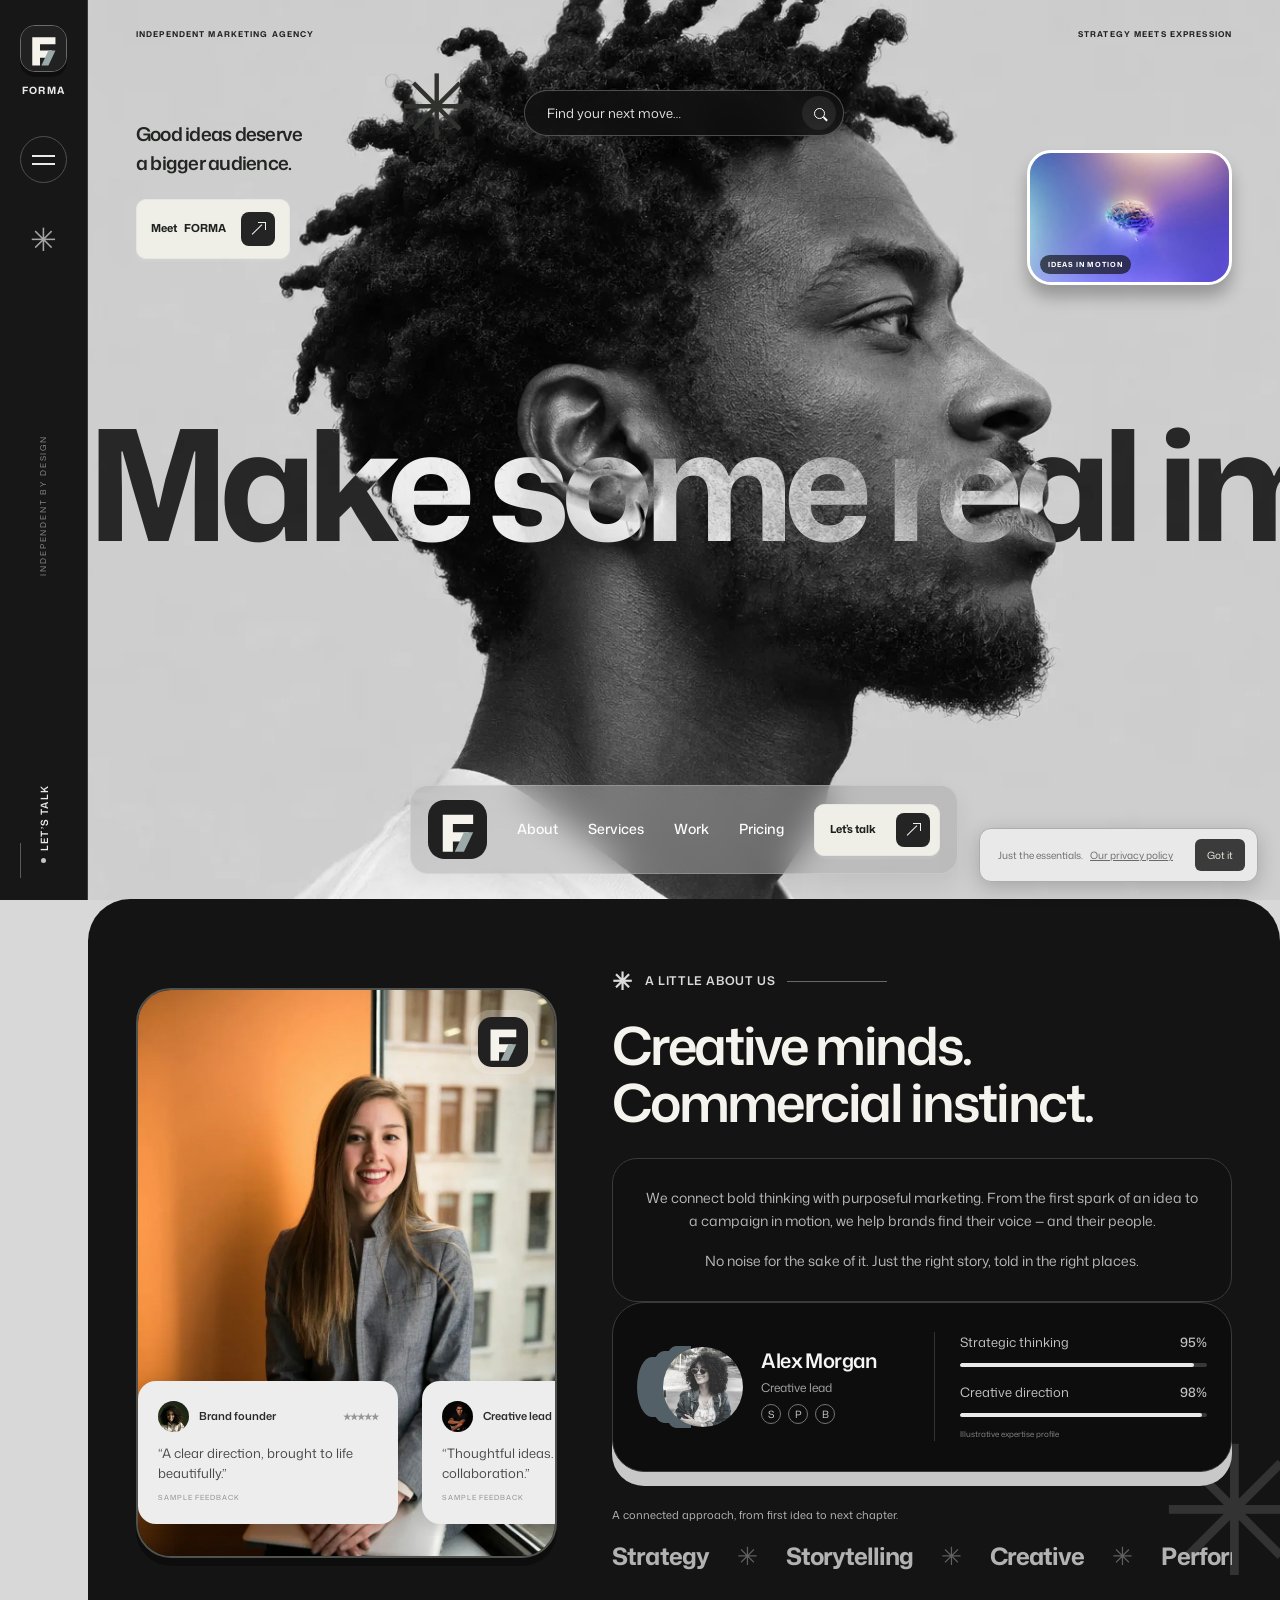
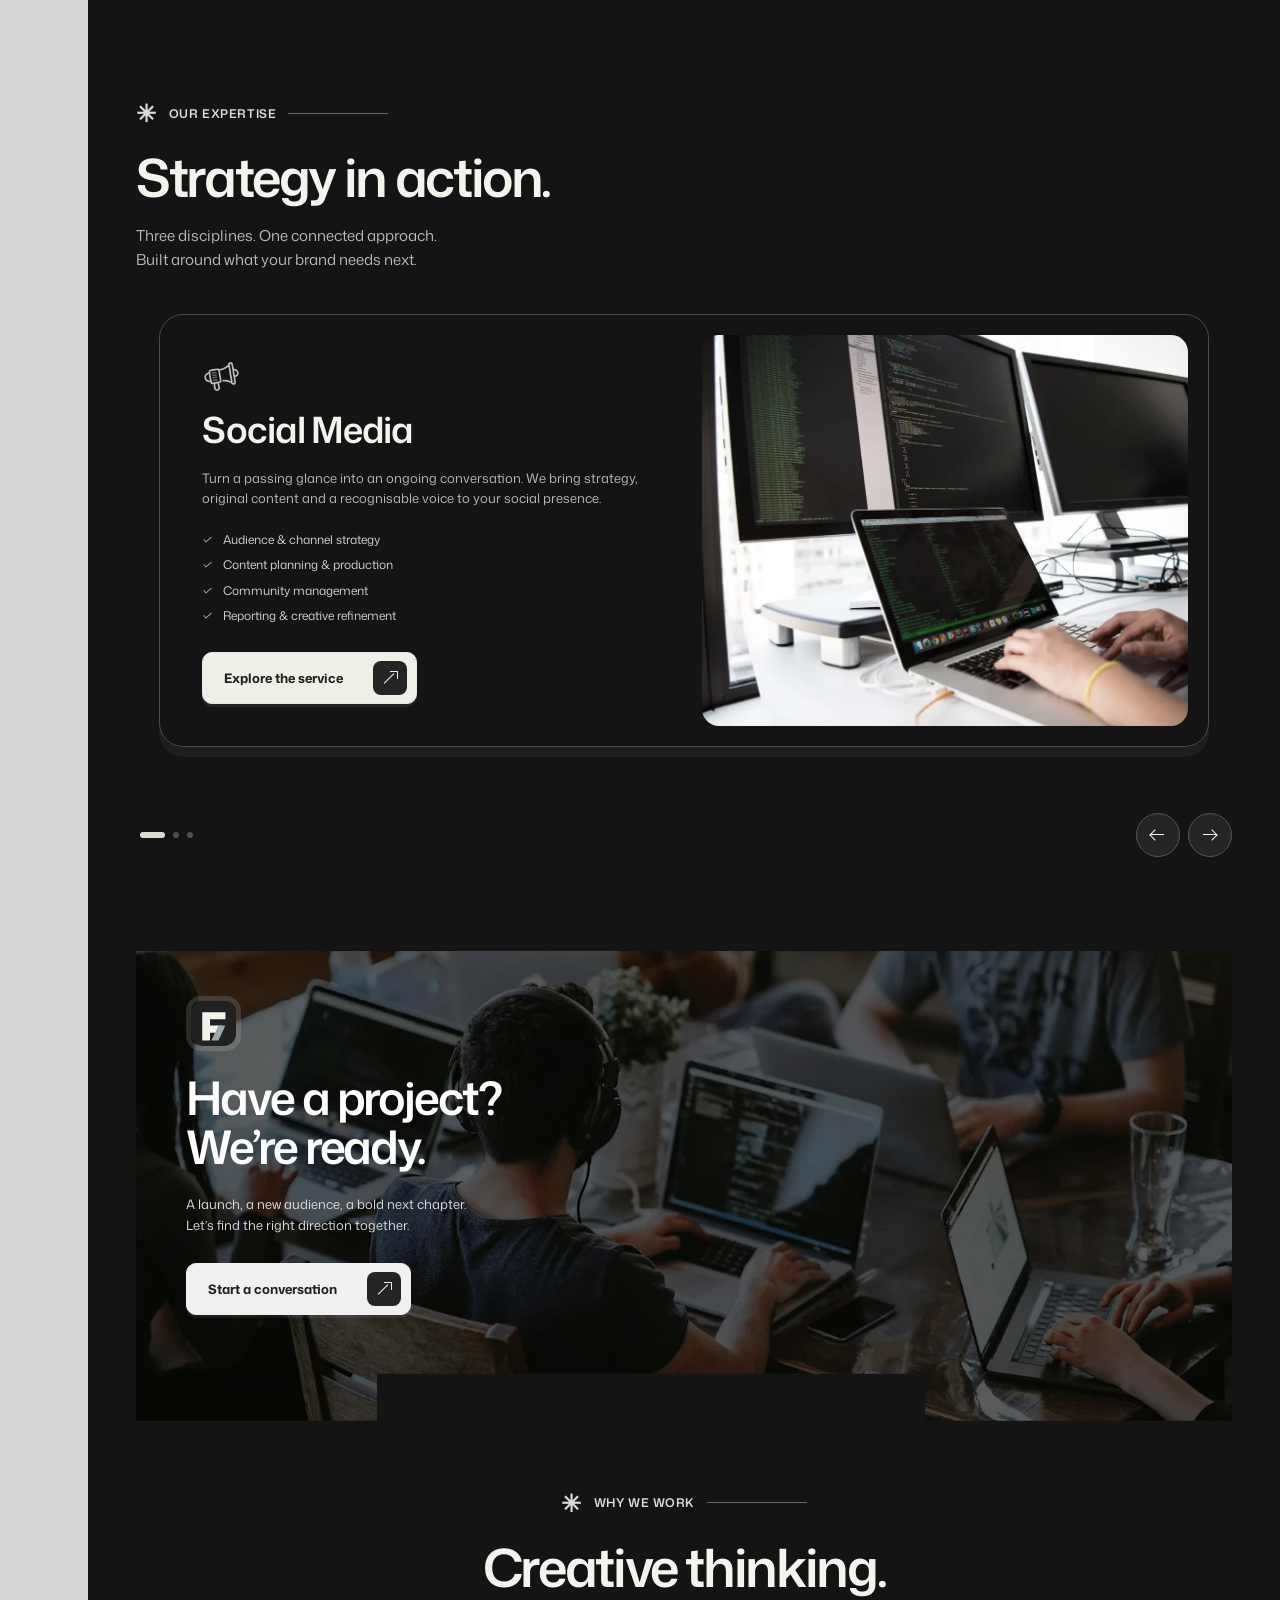
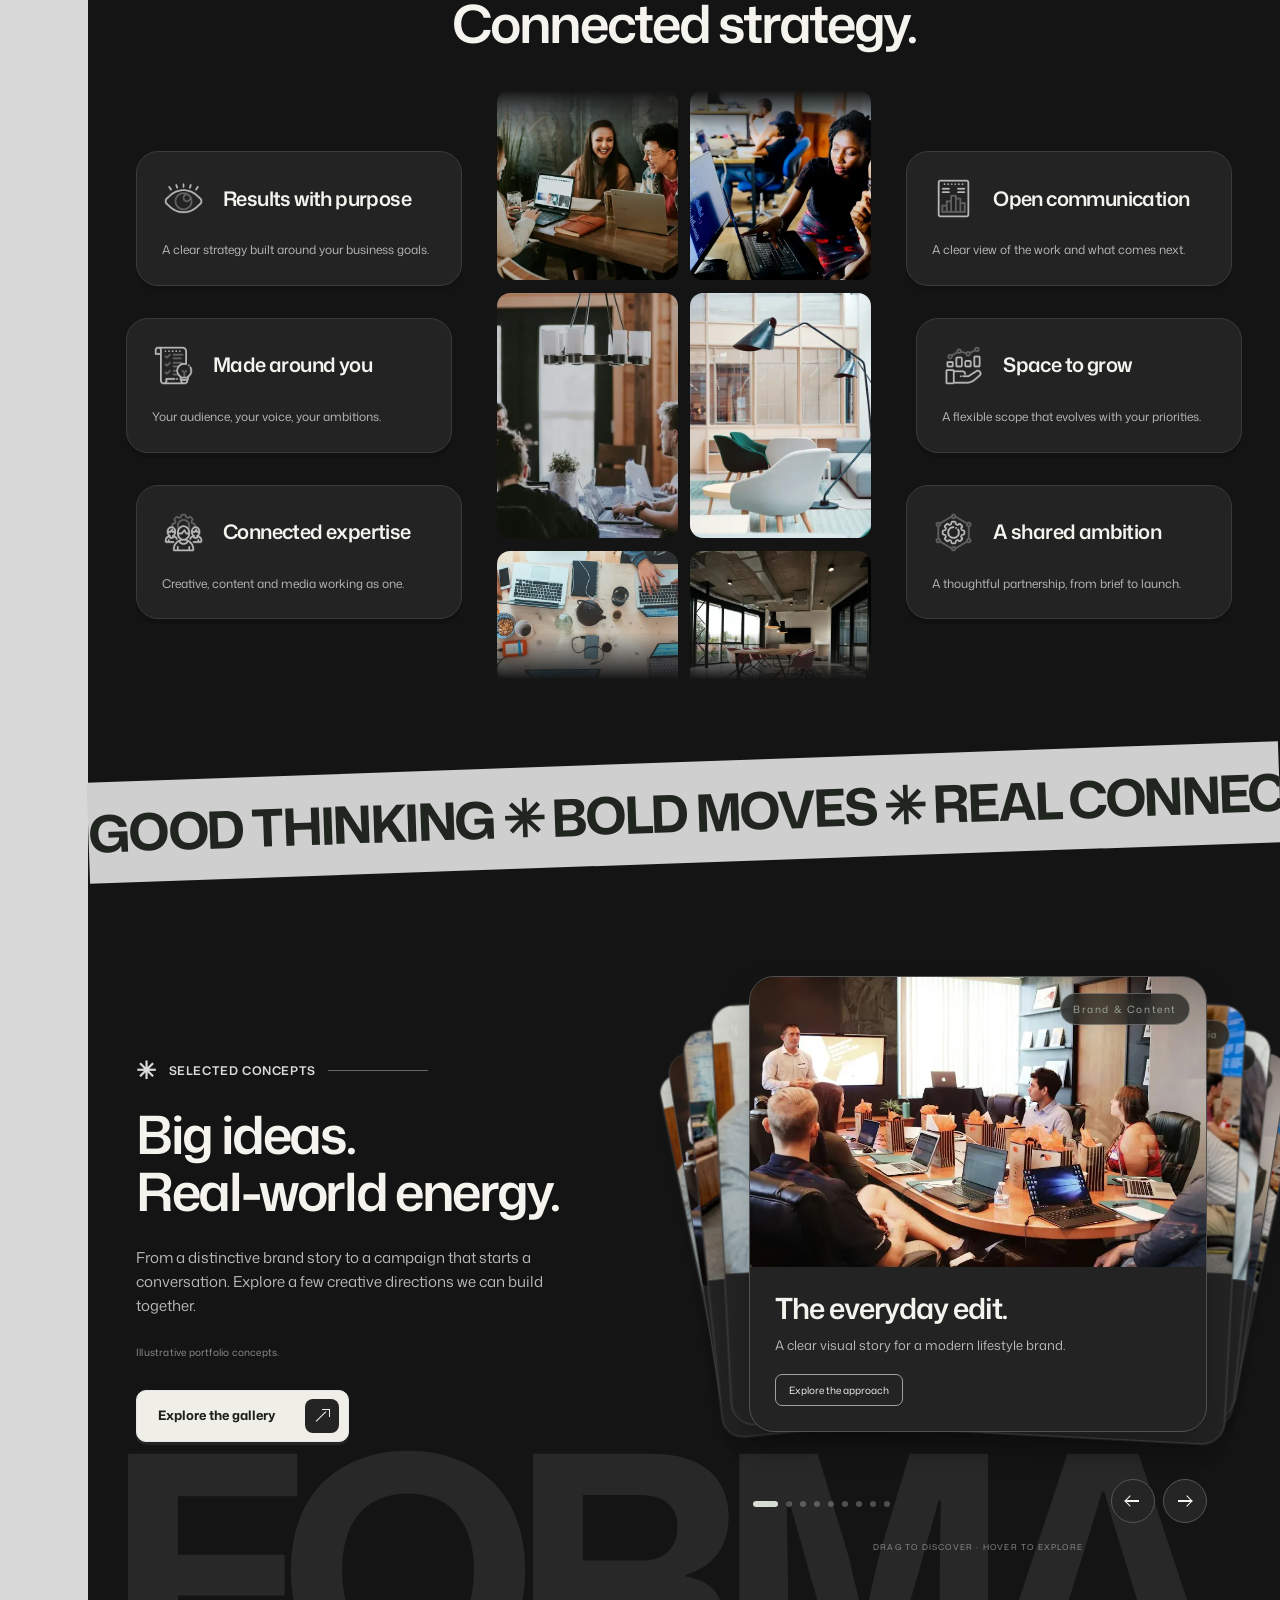
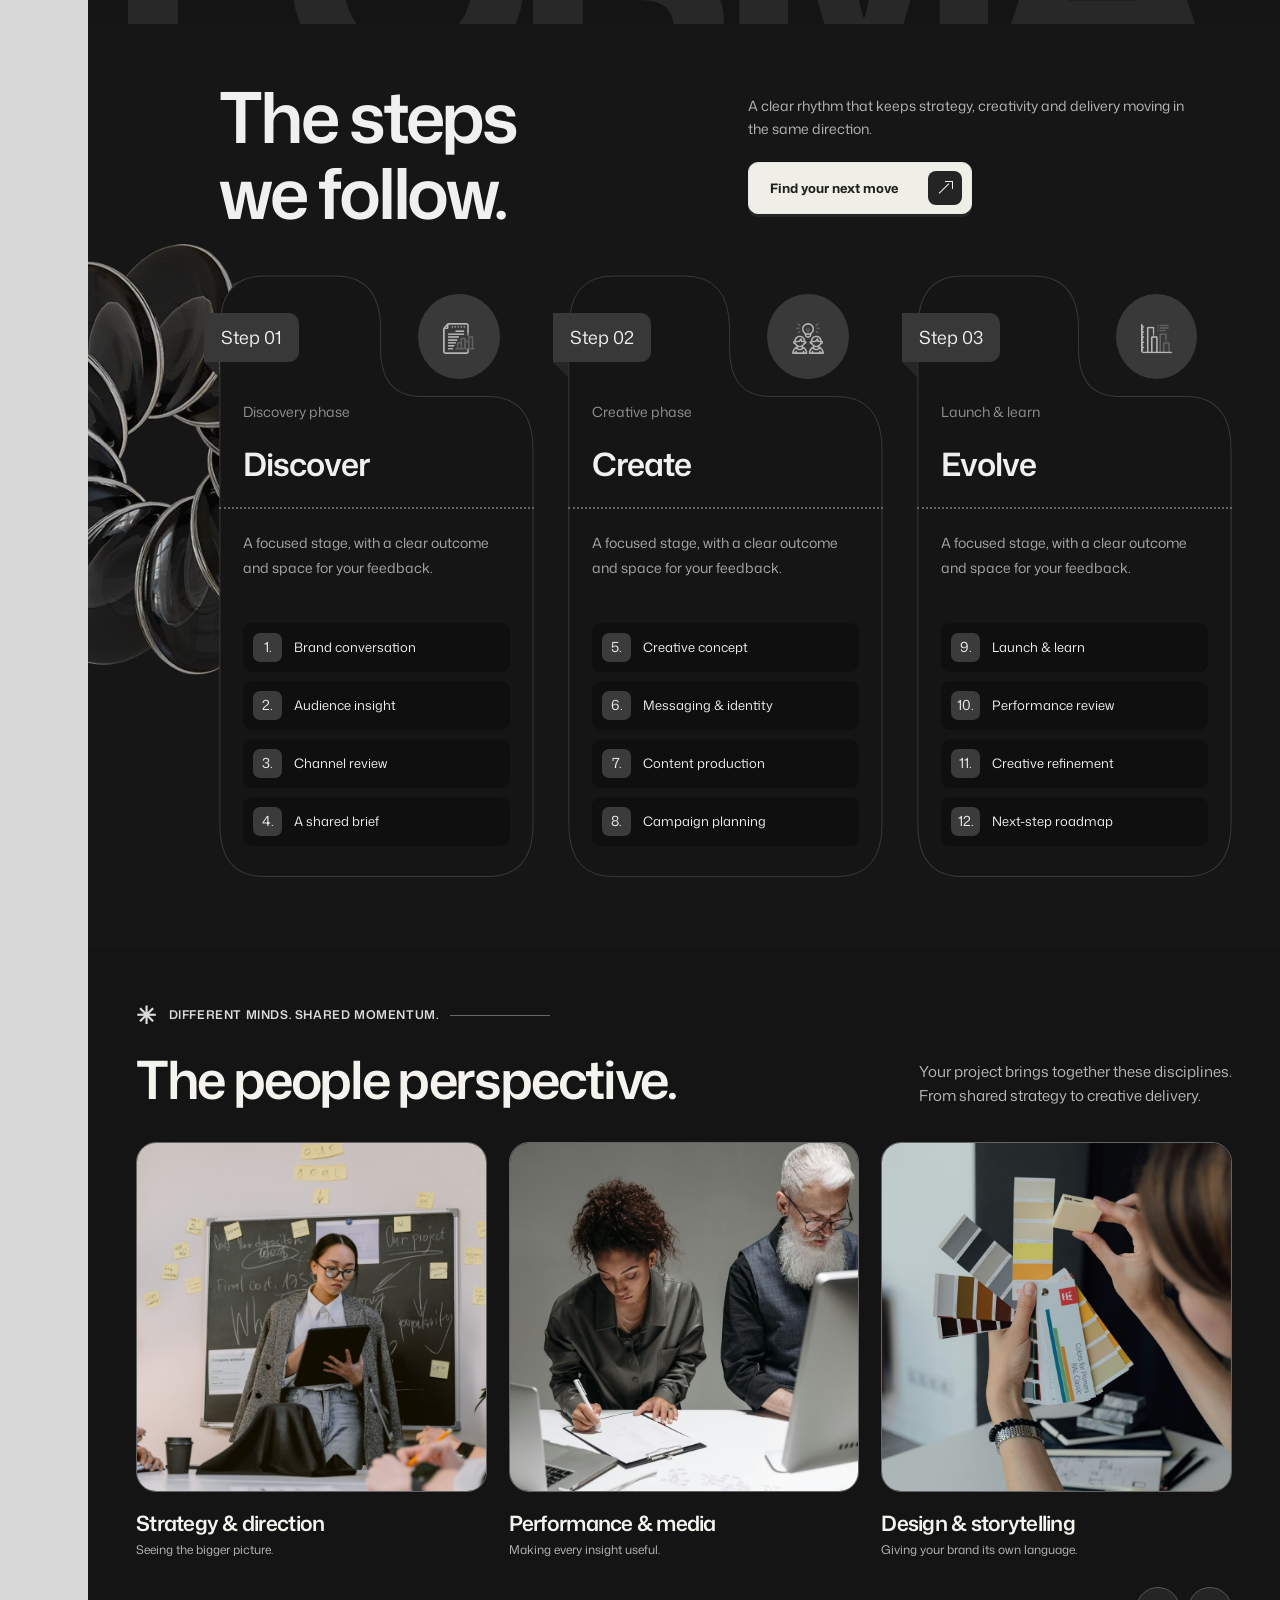
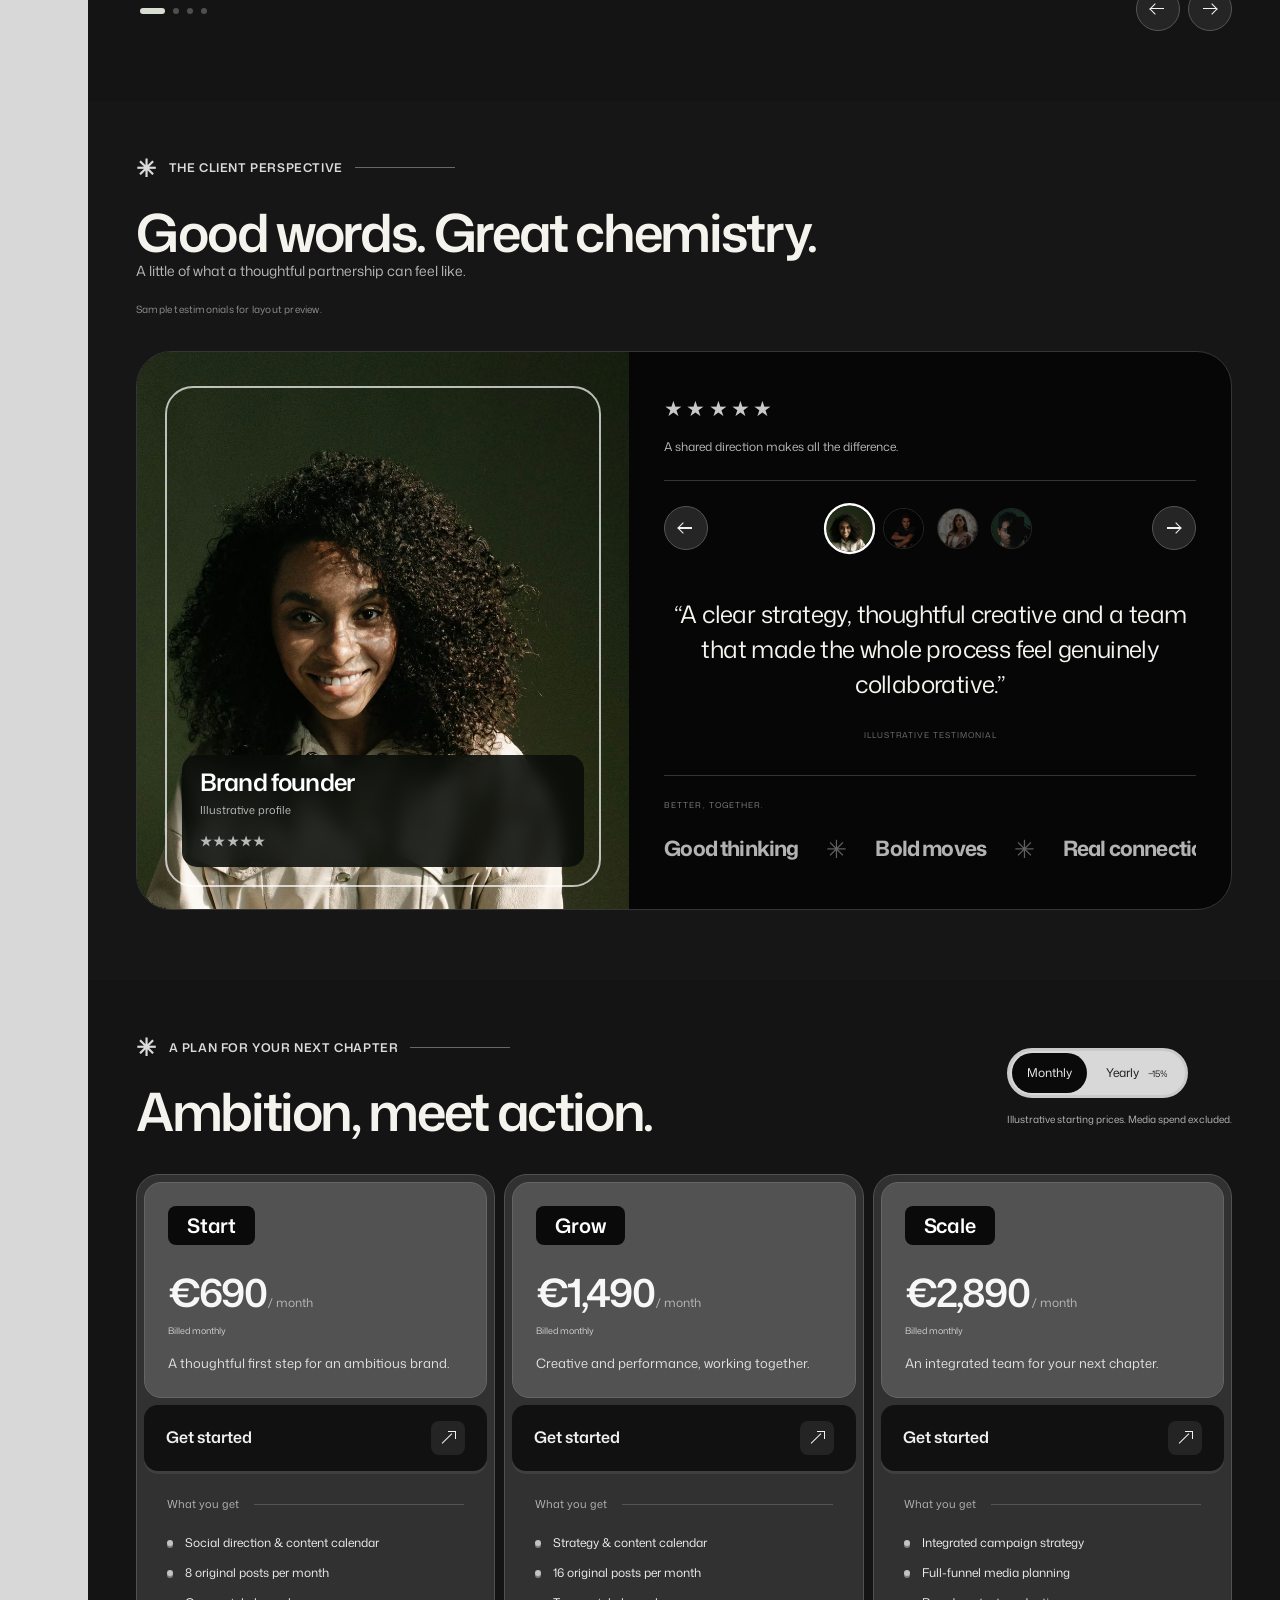
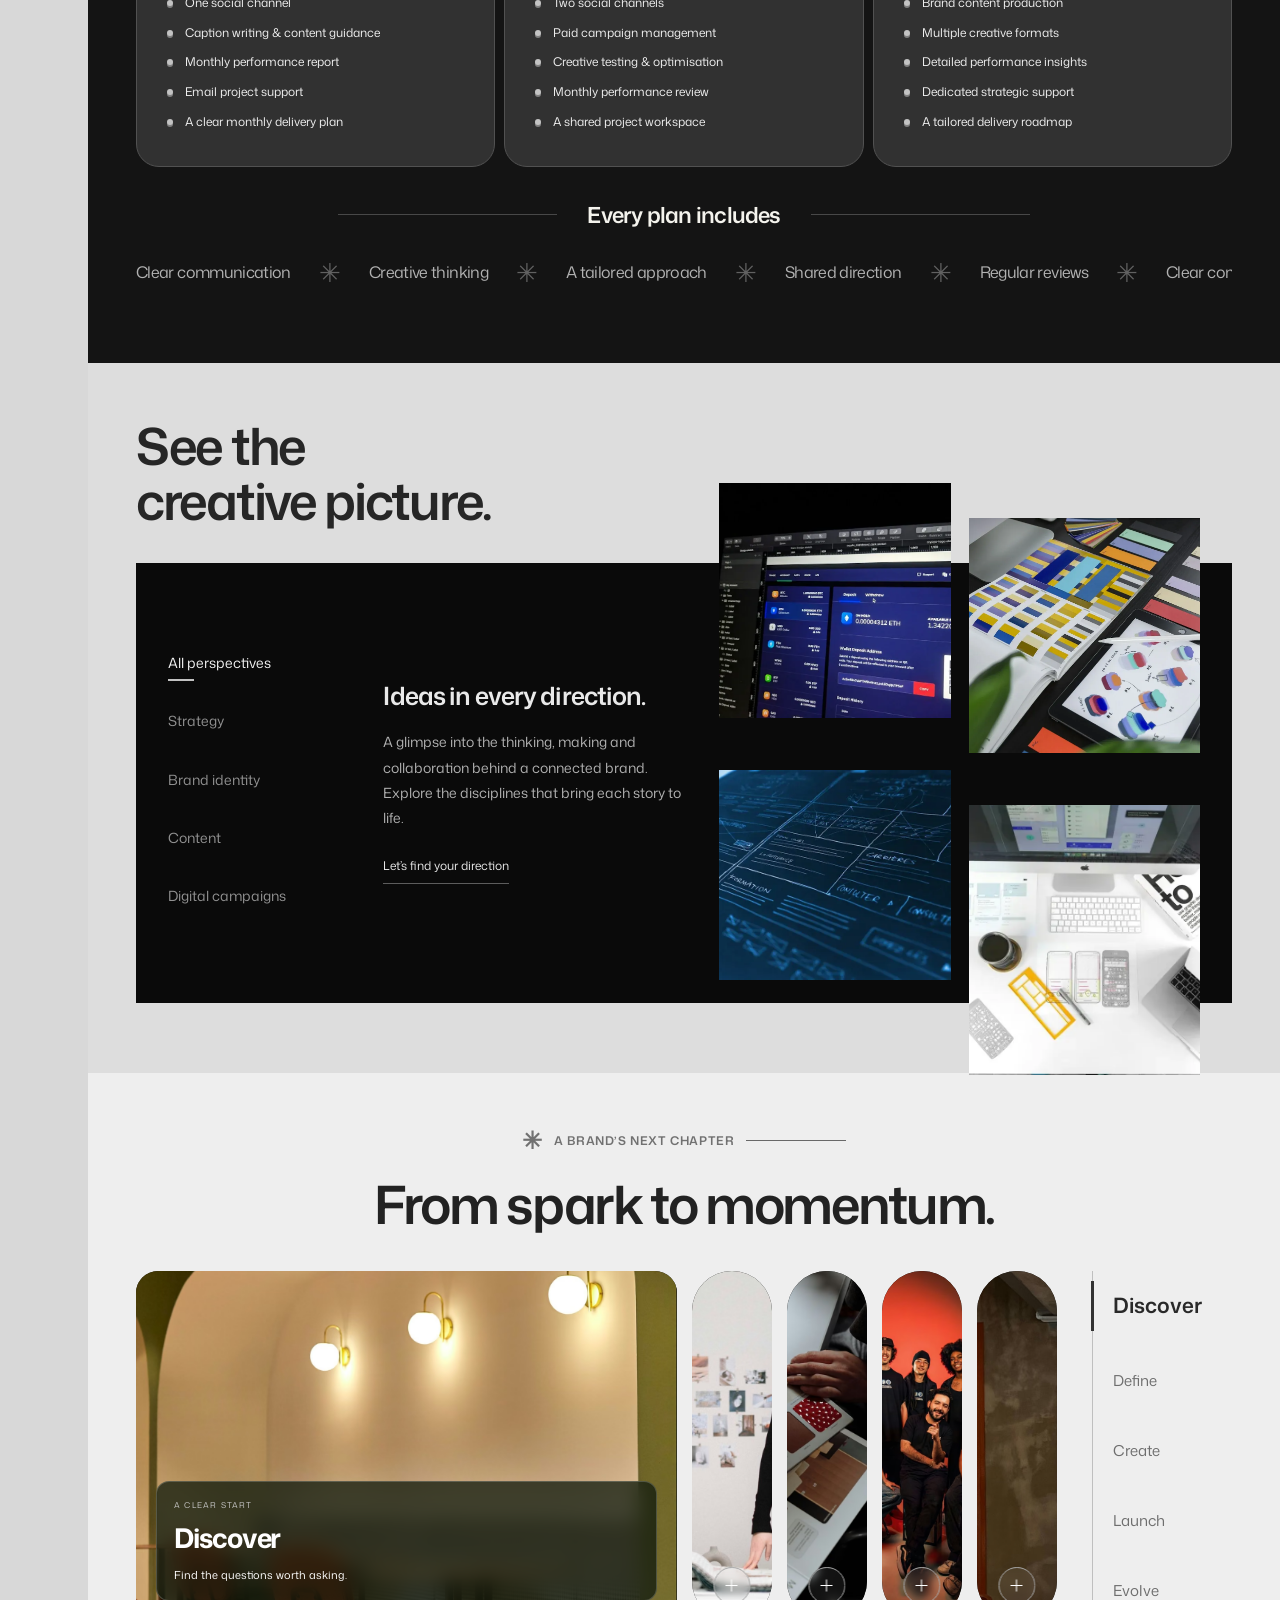
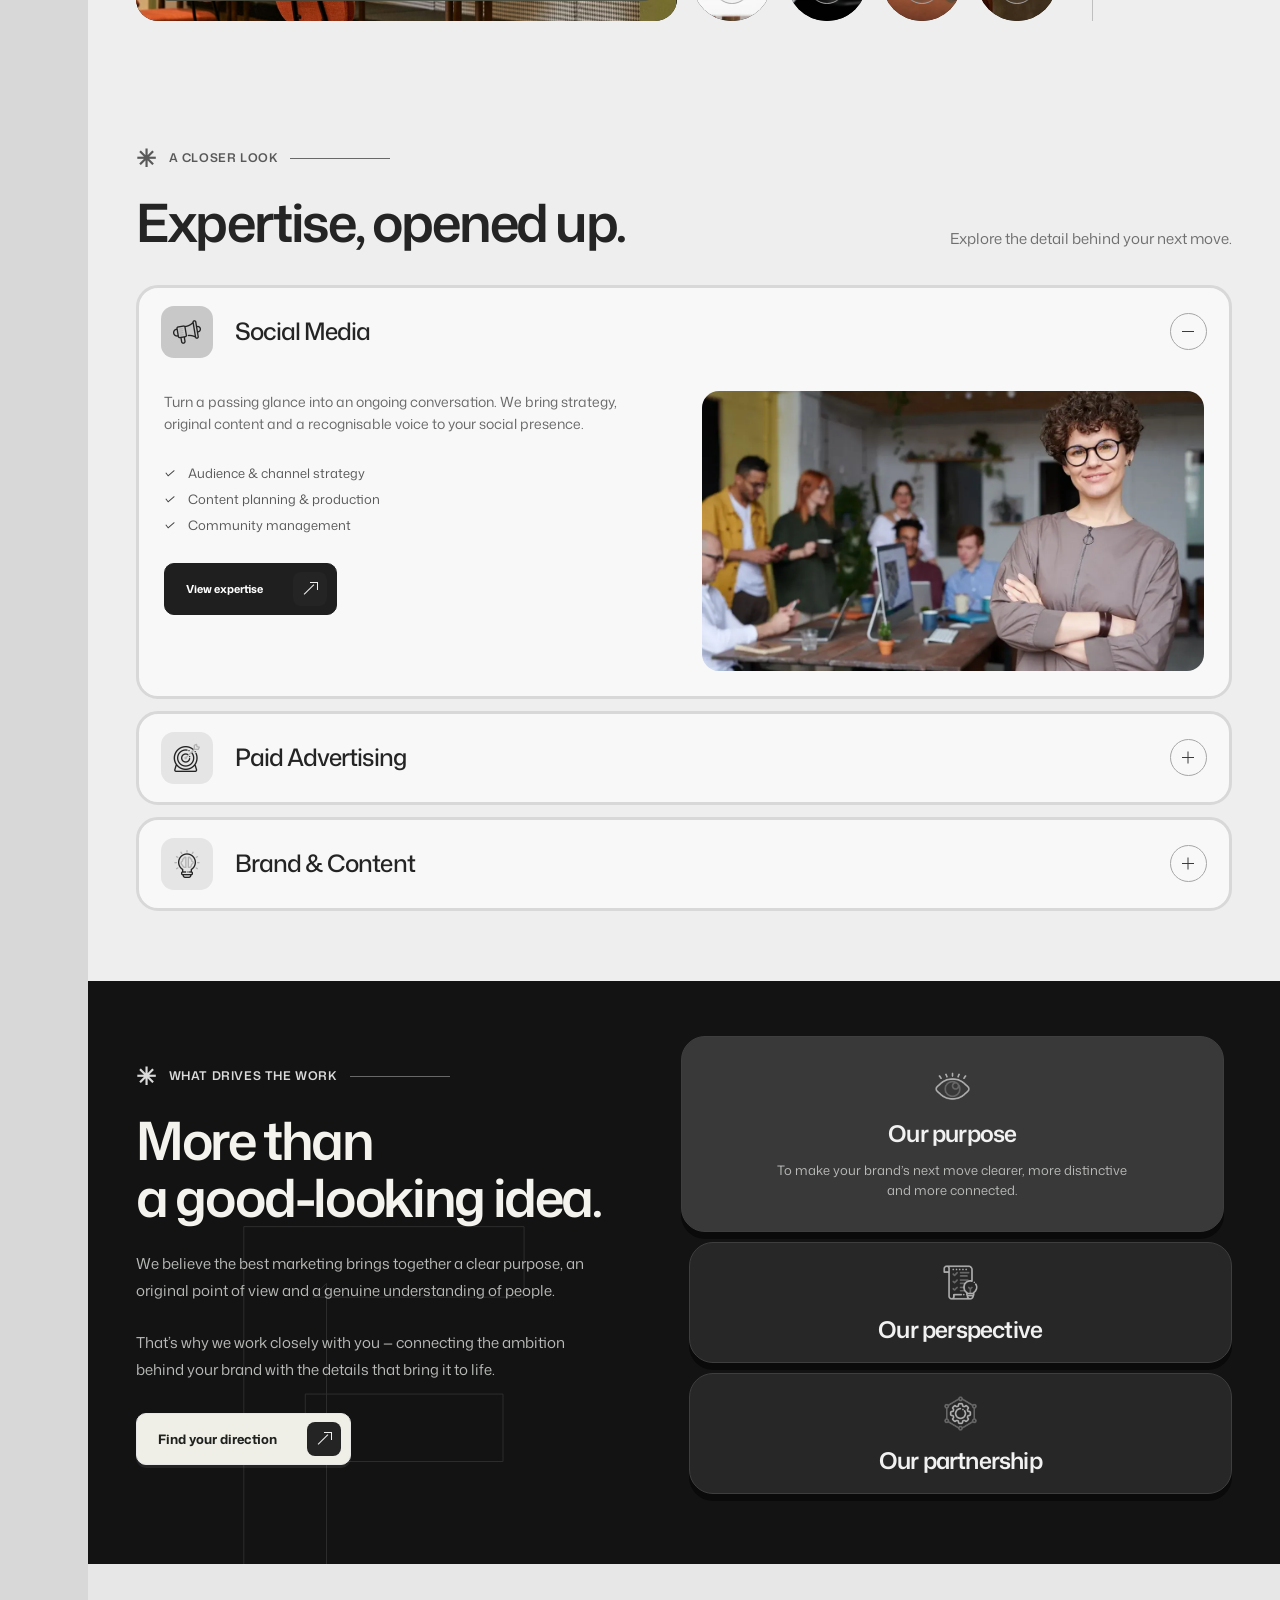
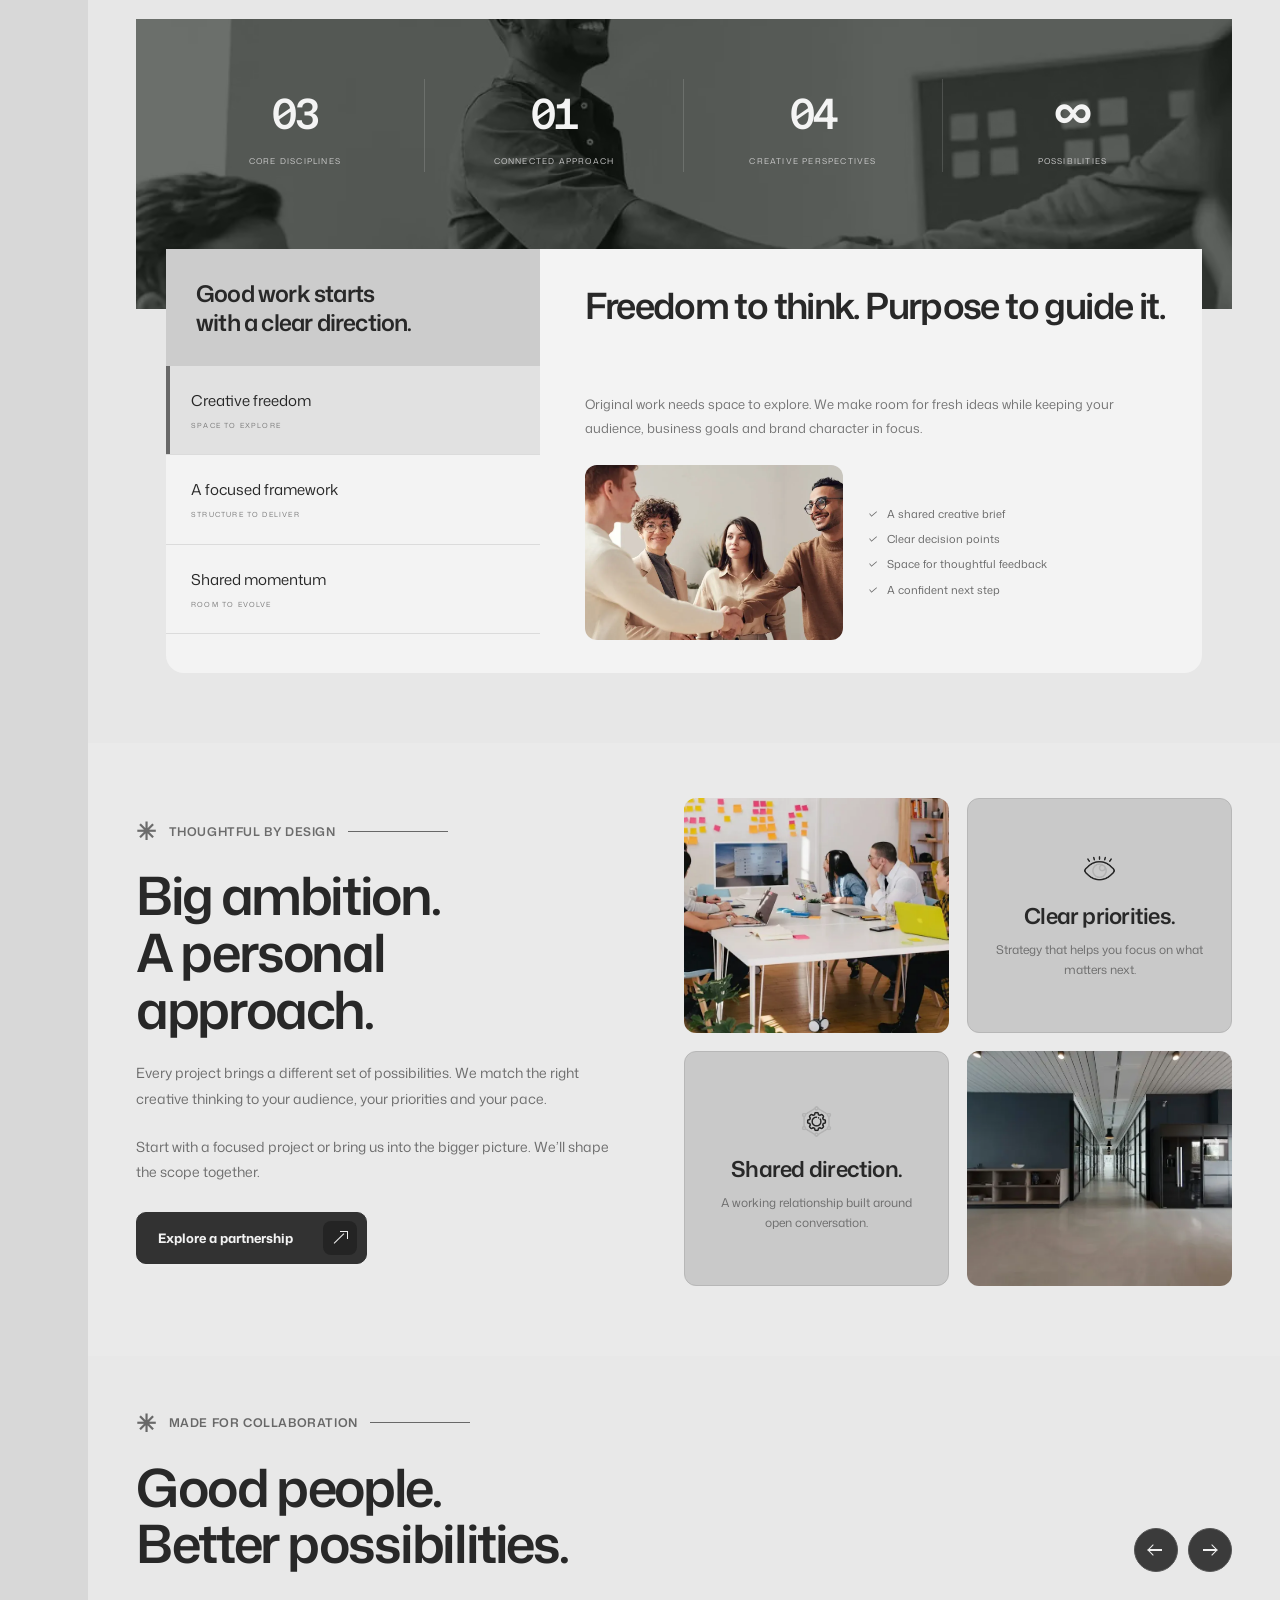
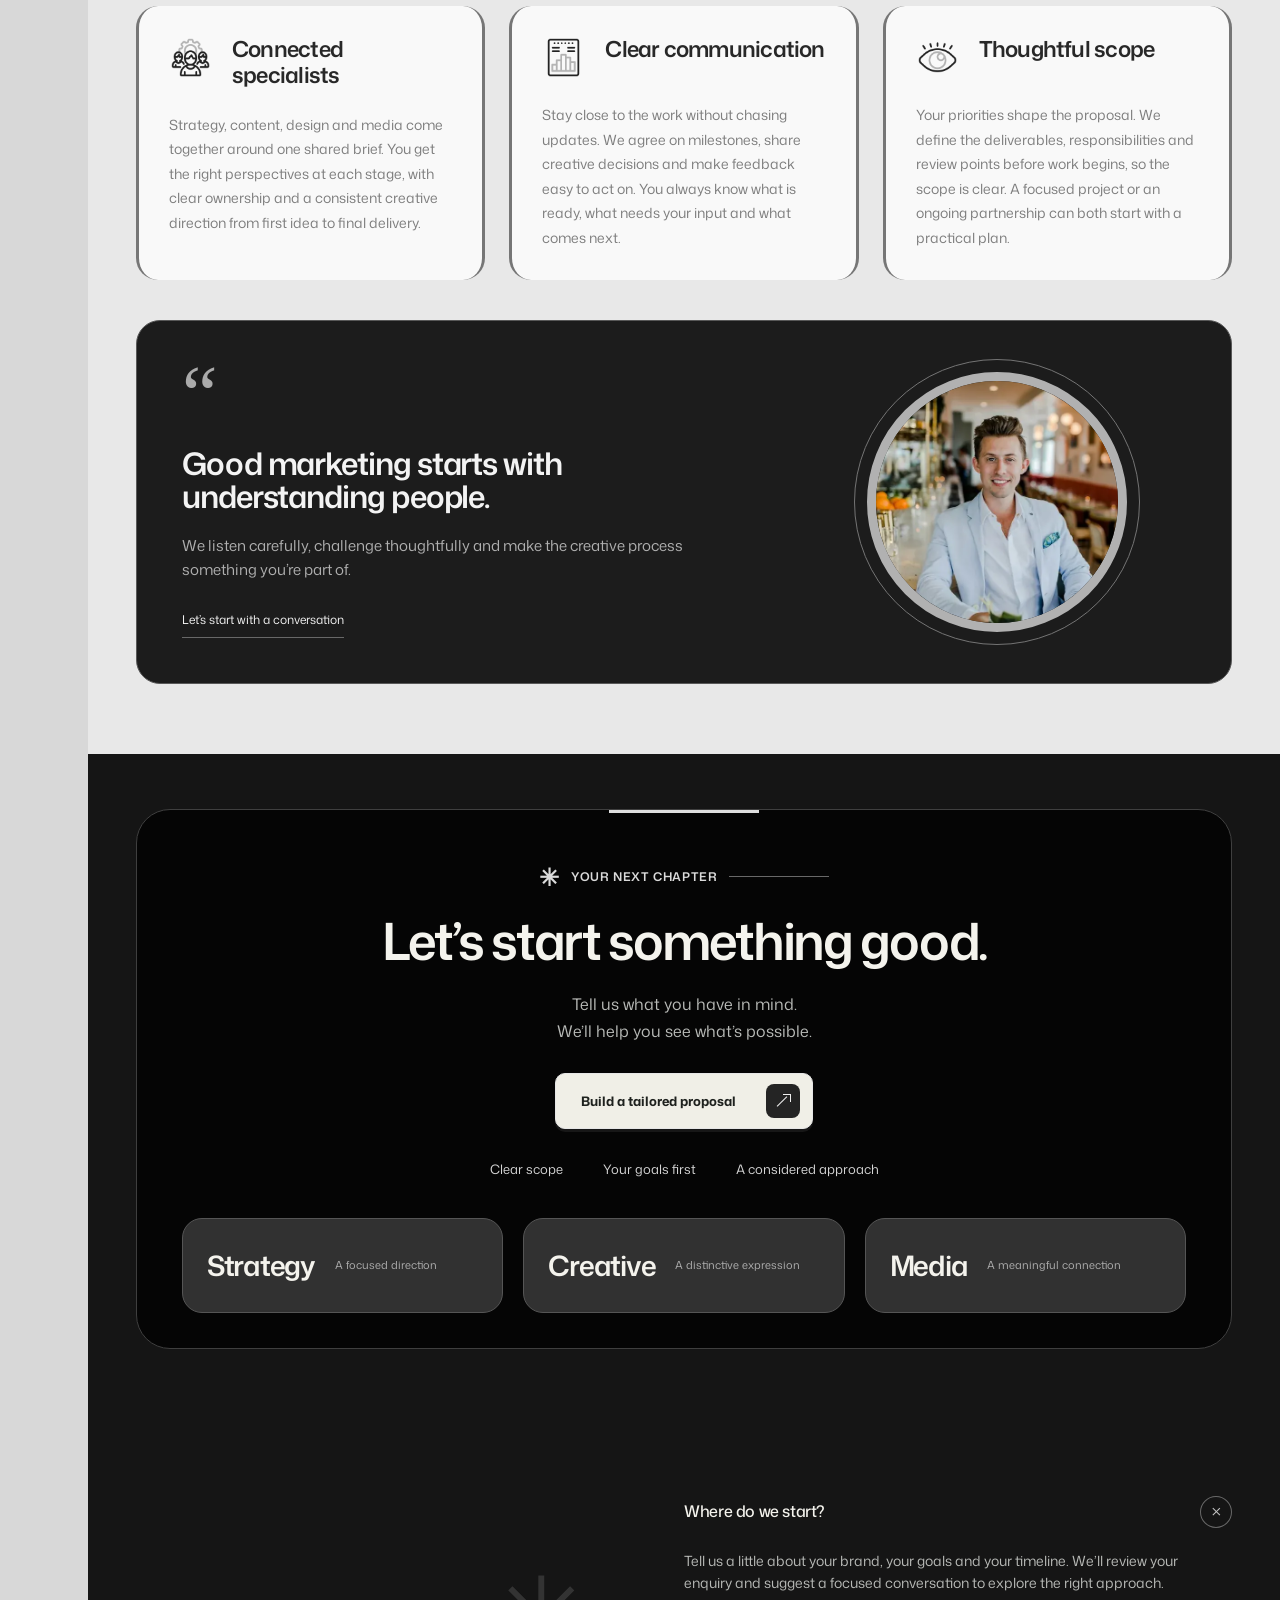
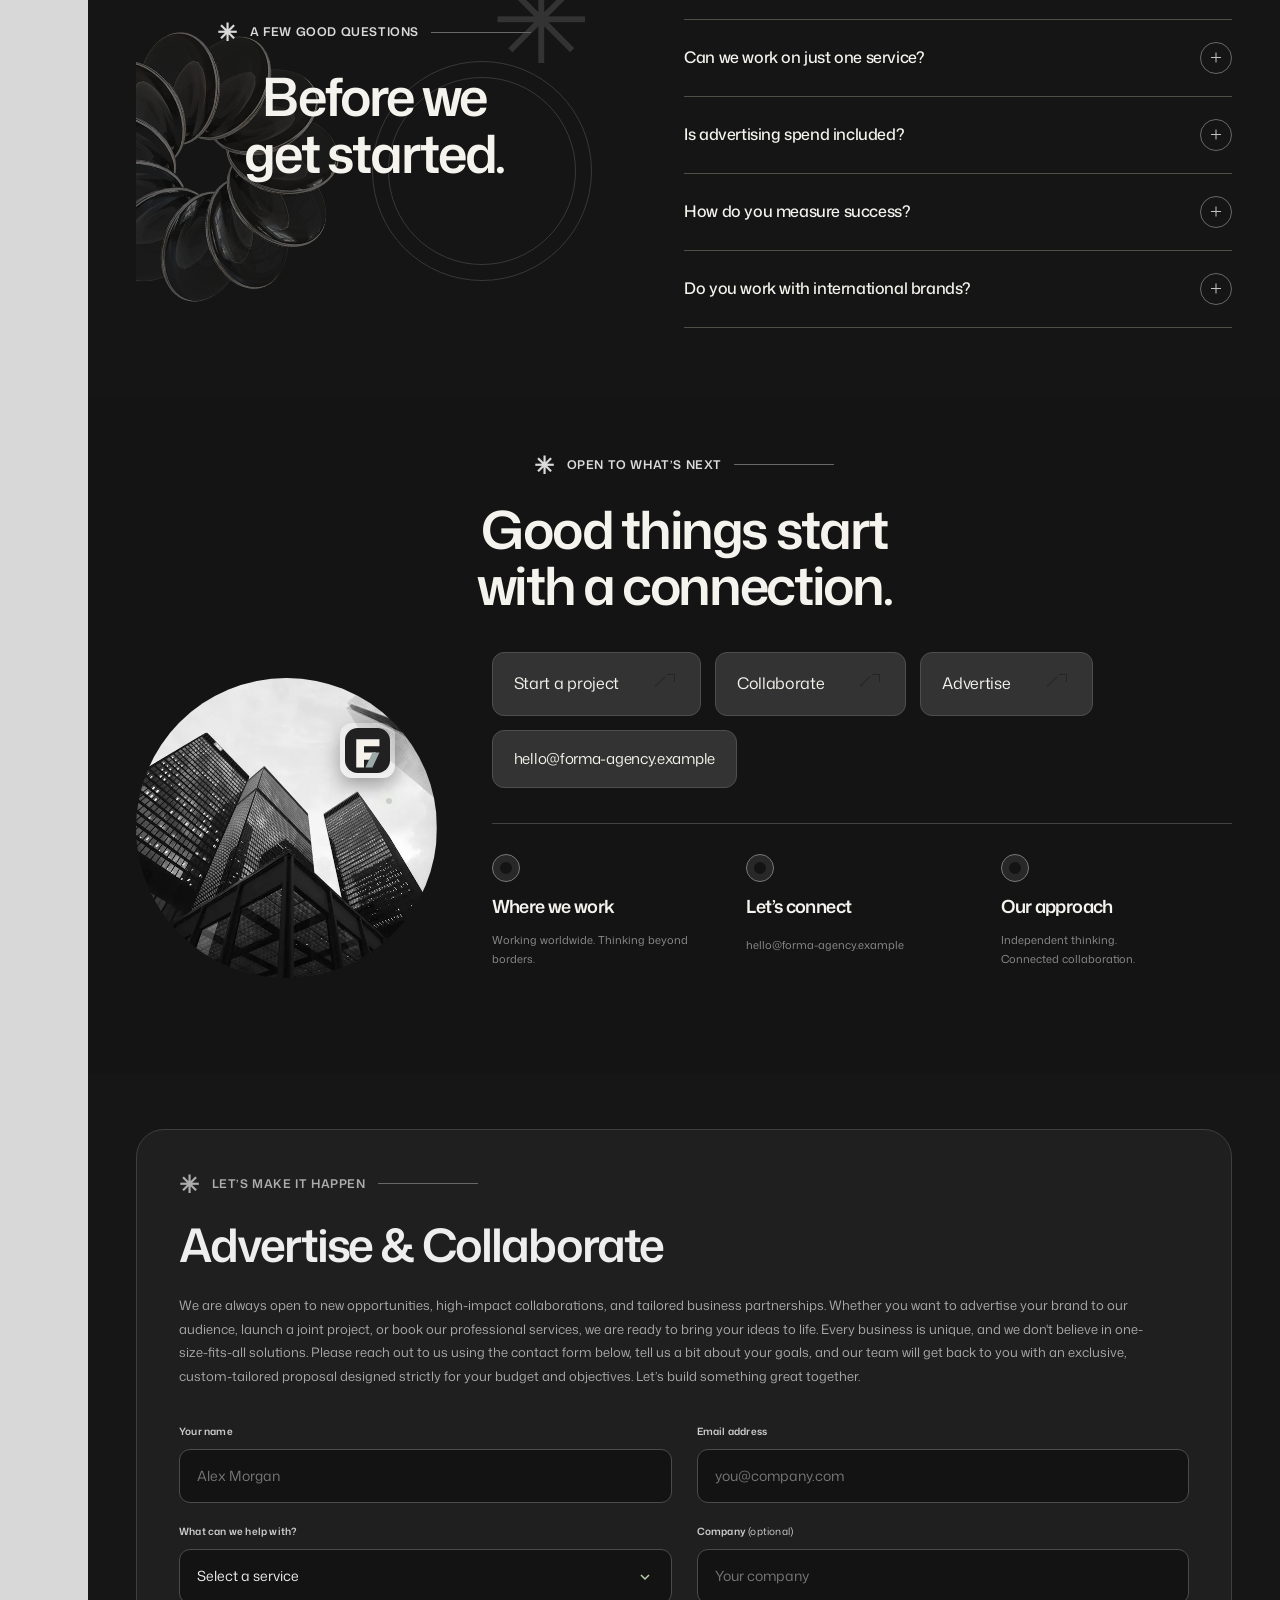
==== commit 53e38b6c: "upd" ====
--- a/index.html
+++ b/index.html
@@ -1,7 +1,7 @@
-<!doctype html><html lang="en"><head><meta charset="UTF-8"><meta name="viewport" content="width=device-width,initial-scale=1"><meta name="theme-color" content="#171817"><meta name="description" content="Independent marketing agency for social media, paid advertising and distinctive brand content."><title>Marketing Agency</title><link rel="icon" href="assets/favicon.svg"><link rel="stylesheet" href="assets/swiper.css"><link rel="stylesheet" href="assets/aos.css"><link rel="stylesheet" href="assets/style.css"><link rel="stylesheet" href="assets/design-v2.css"><link rel="stylesheet" href="assets/design-v3.css"><script>document.documentElement.classList.add("is-loading");setTimeout(()=>document.documentElement.classList.remove("is-loading"),2500)</script><script defer src="assets/swiper.js"></script><script defer src="assets/aos.js"></script><script defer src="assets/app.js"></script></head><body data-page="home"><div class="page-transition" aria-hidden="true"><div class="loader-orbit"><span></span><span></span><span></span><img data-logo src="assets/logo.svg" alt=""></div><strong data-company>FORMA</strong><span class="loader-caption">STRATEGY · CREATIVE · MOMENTUM</span><div class="loader-line"></div></div><header class="rail"><a class="brand" href="index.html" aria-label="Home"><img data-logo src="assets/logo.svg" alt=""><span data-company>FORMA</span></a><button class="menu-toggle" aria-expanded="false" aria-controls="site-menu" aria-label="Open navigation"><span></span><span></span></button><a class="rail-mark" href="index.html#services" aria-label="Our expertise"><span>✳</span></a><span class="rail-note">INDEPENDENT BY DESIGN</span><a class="rail-contact" href="index.html#contact">LET’S TALK</a></header><dialog id="site-menu"><button class="menu-close" aria-label="Close navigation">×</button><div class="menu-inner"><img class="menu-logo" data-logo src="assets/logo.svg" alt=""><p>Good things start with a conversation.</p><nav data-nav></nav><a data-email></a><span>Strategy. Creativity. Momentum.</span></div></dialog><main><section class="hero" id="main"><div class="container hero-inner"><div class="hero-photo" data-parallax><img src="assets/hero-v2.webp" alt="Portrait of an independent creative" fetchpriority="high" width="1536" height="1024"></div><div class="hero-top"><span>INDEPENDENT MARKETING AGENCY</span><span>STRATEGY MEETS EXPRESSION</span></div><div class="hero-copy"><p>Good ideas deserve<br>a bigger audience.</p><a href="#about" class="button pale">Meet <span data-company>FORMA</span><span class="vector-arrow" aria-hidden="true"></span></a></div><div class="hero-search"><form role="search" id="site-search"><label class="sr-only" for="search-input">Search our expertise</label><input id="search-input" type="search" placeholder="Find your next move…" autocomplete="off" aria-controls="search-results"><button aria-label="Search" type="submit"><span class="search-glyph"></span></button></form><div id="search-results" hidden aria-live="polite"></div></div><div class="hero-mini" aria-label="Creative inspiration slideshow"><img src="assets/mini-1.webp" alt="Abstract creative direction" class="mini-frame active" loading="lazy"><img src="assets/mini-2.webp" alt="Abstract creative direction" class="mini-frame" loading="lazy"><span class="mini-caption">IDEAS IN MOTION</span></div><h1 class="hero-marquee" aria-label="Make some real impact."><span class="hero-marquee-track"><span>Make some real impact. ✳ </span><span aria-hidden="true">Make some real impact. ✳ </span></span></h1><nav class="hero-dock" aria-label="Hero navigation"><a class="dock-brand" href="#main" aria-label="Back to top"><img data-logo src="assets/logo.svg" alt=""></a><a href="#about">About</a><a href="#services">Services</a><a href="#work">Work</a><a href="#pricing">Pricing</a><a class="button" href="#contact">Let’s talk <span class="vector-arrow" aria-hidden="true"></span></a></nav><span class="hero-asterisk" aria-hidden="true">✳</span></div></section><div class="dark-body"><section class="section about" id="about"><div class="container two-col"><div class="about-photo" data-aos="fade-right"><img src="assets/about.webp" alt="Creative perspective in the studio" loading="lazy" width="1000" height="1200"><img class="image-logo" data-logo src="assets/logo.svg" alt=""><div class="photo-reviews"><div class="ticker-track"><div><article class="mini-review"><div><img src="assets/review-1.avif" alt="Illustrative reviewer" class="" loading="lazy"><span>Brand founder</span><b>★★★★★</b></div><p>“A clear direction, brought to life beautifully.”</p><small>Sample feedback</small></article><article class="mini-review"><div><img src="assets/review-2.avif" alt="Illustrative reviewer" class="" loading="lazy"><span>Creative lead</span><b>★★★★★</b></div><p>“Thoughtful ideas. An effortless collaboration.”</p><small>Sample feedback</small></article><article class="mini-review"><div><img src="assets/review-3.avif" alt="Illustrative reviewer" class="" loading="lazy"><span>Business owner</span><b>★★★★★</b></div><p>“Finally, a story that feels like our brand.”</p><small>Sample feedback</small></article></div><div aria-hidden="true"><article class="mini-review"><div><img src="assets/review-1.avif" alt="Illustrative reviewer" class="" loading="lazy"><span>Brand founder</span><b>★★★★★</b></div><p>“A clear direction, brought to life beautifully.”</p><small>Sample feedback</small></article><article class="mini-review"><div><img src="assets/review-2.avif" alt="Illustrative reviewer" class="" loading="lazy"><span>Creative lead</span><b>★★★★★</b></div><p>“Thoughtful ideas. An effortless collaboration.”</p><small>Sample feedback</small></article><article class="mini-review"><div><img src="assets/review-3.avif" alt="Illustrative reviewer" class="" loading="lazy"><span>Business owner</span><b>★★★★★</b></div><p>“Finally, a story that feels like our brand.”</p><small>Sample feedback</small></article></div></div></div></div><div data-aos="fade-up"><span class="section-label">A LITTLE ABOUT US</span><h2>Creative minds.<br>Commercial instinct.</h2><div class="about-box"><p>We connect bold thinking with purposeful marketing. From the first spark of an idea to a campaign in motion, we help brands find their voice — and their people.</p><p>No noise for the sake of it. Just the right story, told in the right places.</p></div><div class="about-bottom"><div class="founder-profile"><div class="founder-photo"><i></i><i></i><i></i><img src="assets/founder.webp" alt="Illustrative creative lead" class="" loading="lazy"></div><div><h3 data-founder-name>Alex Morgan</h3><p data-founder-role>Creative lead</p><nav aria-label="Explore our disciplines"><a href="social-media.html" aria-label="Social media">S</a><a href="paid-advertising.html" aria-label="Paid advertising">P</a><a href="brand-content.html" aria-label="Brand and content">B</a></nav></div></div><div class="focus-bars"><div><span>Strategic thinking</span><b>95%</b><i style="--progress:95%"></i></div><div><span>Creative direction</span><b>98%</b><i style="--progress:98%"></i></div><small>Illustrative expertise profile</small></div></div><p class="partners-caption">A connected approach, from first idea to next chapter.</p><div class="brand-ticker"><div class="ticker-track"><div><span>Strategy</span><b aria-hidden="true">✳</b><span>Storytelling</span><b aria-hidden="true">✳</b><span>Creative</span><b aria-hidden="true">✳</b><span>Performance</span><b aria-hidden="true">✳</b><span>Community</span><b aria-hidden="true">✳</b></div><div aria-hidden="true"><span>Strategy</span><b aria-hidden="true">✳</b><span>Storytelling</span><b aria-hidden="true">✳</b><span>Creative</span><b aria-hidden="true">✳</b><span>Performance</span><b aria-hidden="true">✳</b><span>Community</span><b aria-hidden="true">✳</b></div></div></div></div></div></section><section class="section services" id="services"><div class="container"><div class="section-head" data-aos="fade-up"><div><span class="section-label">OUR EXPERTISE</span><h2>Strategy in action.</h2></div><p>Three disciplines. One connected approach.<br>Built around what your brand needs next.</p></div><div class="swiper service-swiper"><div class="swiper-wrapper" id="service-cards"></div></div><div class="slider-controls"><div class="service-pagination"></div><div><button class="slider-button service-prev" aria-label="Previous service">←</button><button class="slider-button service-next" aria-label="Next service">→</button></div></div></div></section><section class="project-call parallax-call"><div class="container"><div class="project-mask"><img class="parallax-media" src="assets/project-wide.webp" alt="Marketing team discussing a campaign" loading="lazy"><div class="project-shade"></div><div class="project-copy"><img data-logo src="assets/logo.svg" alt=""><h2>Have a project?<br>We’re ready.</h2><p>A launch, a new audience, a bold next chapter.<br>Let’s find the right direction together.</p><a class="button" href="#contact">Start a conversation <span class="vector-arrow" aria-hidden="true"></span></a></div></div></div></section><section class="section why"><div class="container"><div class="center-head" data-aos="fade-up"><span class="section-label">WHY WE WORK</span><h2>Creative thinking.<br>Connected strategy.</h2></div><div class="why-grid"><div class="why-list"><article class="benefit-card" data-aos="fade-up"><div><img src="assets/purpose.png" alt=""><h3>Results with purpose</h3></div><p>A clear strategy built around your business goals.</p></article><article class="benefit-card" data-aos="fade-up"><div><img src="assets/distinctive.png" alt=""><h3>Made around you</h3></div><p>Your audience, your voice, your ambitions.</p></article><article class="benefit-card" data-aos="fade-up"><div><img src="assets/teamwork.png" alt=""><h3>Connected expertise</h3></div><p>Creative, content and media working as one.</p></article></div><div class="opposing-photos"><div class="photo-column"><div><img src="assets/strip-1.webp" alt="Creative team and studio inspiration" class="" loading="lazy"><img src="assets/strip-2.webp" alt="Creative team and studio inspiration" class="" loading="lazy"><img src="assets/strip-3.webp" alt="Creative team and studio inspiration" class="" loading="lazy"></div><div aria-hidden="true"><img src="assets/strip-1.webp" alt="Creative team and studio inspiration" class="" loading="lazy"><img src="assets/strip-2.webp" alt="Creative team and studio inspiration" class="" loading="lazy"><img src="assets/strip-3.webp" alt="Creative team and studio inspiration" class="" loading="lazy"></div></div><div class="photo-column"><div><img src="assets/strip-4.webp" alt="Creative team and studio inspiration" class="" loading="lazy"><img src="assets/strip-5.webp" alt="Creative team and studio inspiration" class="" loading="lazy"><img src="assets/strip-6.webp" alt="Creative team and studio inspiration" class="" loading="lazy"></div><div aria-hidden="true"><img src="assets/strip-4.webp" alt="Creative team and studio inspiration" class="" loading="lazy"><img src="assets/strip-5.webp" alt="Creative team and studio inspiration" class="" loading="lazy"><img src="assets/strip-6.webp" alt="Creative team and studio inspiration" class="" loading="lazy"></div></div></div><div class="why-list"><article class="benefit-card" data-aos="fade-up"><div><img src="assets/report.png" alt=""><h3>Open communication</h3></div><p>A clear view of the work and what comes next.</p></article><article class="benefit-card" data-aos="fade-up"><div><img src="assets/grow.png" alt=""><h3>Space to grow</h3></div><p>A flexible scope that evolves with your priorities.</p></article><article class="benefit-card" data-aos="fade-up"><div><img src="assets/partnership.png" alt=""><h3>A shared ambition</h3></div><p>A thoughtful partnership, from brief to launch.</p></article></div></div></div></section><div class="marquee" aria-hidden="true"><div>GOOD THINKING ✳ BOLD MOVES ✳ REAL CONNECTION ✳ GOOD THINKING ✳ BOLD MOVES ✳ REAL CONNECTION ✳ </div></div><section class="section work" id="work"><div class="container"><div class="work-word" data-company aria-hidden="true">FORMA</div><div class="portfolio-layout"><div class="portfolio-intro" data-aos="fade-up"><span class="section-label">SELECTED CONCEPTS</span><h2>Big ideas.<br>Real-world energy.</h2><p>From a distinctive brand story to a campaign that starts a conversation. Explore a few creative directions we can build together.</p><p class="sample-note">Illustrative portfolio concepts.</p><a class="button" href="#gallery">Explore the gallery <span class="vector-arrow" aria-hidden="true"></span></a></div><div class="portfolio-deck"><div class="swiper work-swiper"><div class="swiper-wrapper"><article class="swiper-slide work-card"><div class="work-img"><img src="assets/work-skin.webp" alt="The everyday edit." class="" loading="lazy"><span>Brand & Content</span></div><div><h3>The everyday edit.</h3><p>A clear visual story for a modern lifestyle brand.</p><a class="text-link" href="brand-content.html">Explore the approach</a></div></article><article class="swiper-slide work-card"><div class="work-img"><img src="assets/work-fashion.webp" alt="In good company." class="" loading="lazy"><span>Social Media</span></div><div><h3>In good company.</h3><p>A community-first direction for an ambitious business.</p><a class="text-link" href="social-media.html">Explore the approach</a></div></article><article class="swiper-slide work-card"><div class="work-img"><img src="assets/work-design.webp" alt="A fresh perspective." class="" loading="lazy"><span>Paid Advertising</span></div><div><h3>A fresh perspective.</h3><p>A considered launch, built around audience intent.</p><a class="text-link" href="paid-advertising.html">Explore the approach</a></div></article></div></div><div class="slider-controls"><div class="work-pagination"></div><div><button class="slider-button work-prev" aria-label="Previous project">←</button><button class="slider-button work-next" aria-label="Next project">→</button></div></div><span class="drag-caption">DRAG TO DISCOVER · HOVER TO EXPLORE</span></div></div></div></section><section class="section process" id="process"><img class="decor-sculpture" src="assets/sculpture.webp" alt="" loading="lazy"><div class="container"><div class="process-heading"><h2>The steps<br>we follow.</h2><div><p>A clear rhythm that keeps strategy, creativity and delivery moving in the same direction.</p><a class="button" href="#contact">Find your next move <span class="vector-arrow" aria-hidden="true"></span></a></div></div><div class="process-grid"><article data-aos="fade-up"><svg class="process-shape" viewBox="0 0 380 620" preserveAspectRatio="none" aria-hidden="true"><path d="M55 1H140Q195 1 195 56V76Q195 125 244 125H324Q379 125 379 180V565Q379 619 324 619H55Q1 619 1 565V56Q1 1 55 1Z"/></svg><div class="step-cap"><span>Step 01</span><div class="process-icon"><img src="assets/discover.png" alt=""></div></div><small>Discovery phase</small><h3>Discover</h3><p>A focused stage, with a clear outcome and space for your feedback.</p><ul><li><span class="process-number">1.</span>Brand conversation</li><li><span class="process-number">2.</span>Audience insight</li><li><span class="process-number">3.</span>Channel review</li><li><span class="process-number">4.</span>A shared brief</li></ul></article><article data-aos="fade-up"><svg class="process-shape" viewBox="0 0 380 620" preserveAspectRatio="none" aria-hidden="true"><path d="M55 1H140Q195 1 195 56V76Q195 125 244 125H324Q379 125 379 180V565Q379 619 324 619H55Q1 619 1 565V56Q1 1 55 1Z"/></svg><div class="step-cap"><span>Step 02</span><div class="process-icon"><img src="assets/create.png" alt=""></div></div><small>Creative phase</small><h3>Create</h3><p>A focused stage, with a clear outcome and space for your feedback.</p><ul><li><span class="process-number">5.</span>Creative concept</li><li><span class="process-number">6.</span>Messaging & identity</li><li><span class="process-number">7.</span>Content production</li><li><span class="process-number">8.</span>Campaign planning</li></ul></article><article data-aos="fade-up"><svg class="process-shape" viewBox="0 0 380 620" preserveAspectRatio="none" aria-hidden="true"><path d="M55 1H140Q195 1 195 56V76Q195 125 244 125H324Q379 125 379 180V565Q379 619 324 619H55Q1 619 1 565V56Q1 1 55 1Z"/></svg><div class="step-cap"><span>Step 03</span><div class="process-icon"><img src="assets/evolve.png" alt=""></div></div><small>Launch &amp; learn</small><h3>Evolve</h3><p>A focused stage, with a clear outcome and space for your feedback.</p><ul><li><span class="process-number">9.</span>Launch & learn</li><li><span class="process-number">10.</span>Performance review</li><li><span class="process-number">11.</span>Creative refinement</li><li><span class="process-number">12.</span>Next-step roadmap</li></ul></article></div></div></section><section class="section team" id="team"><div class="container"><div class="section-head"><div><span class="section-label">DIFFERENT MINDS. SHARED MOMENTUM.</span><h2>The people perspective.</h2></div><p>Your project brings together these disciplines.<br>From shared strategy to creative delivery.</p></div><div class="swiper team-swiper"><div class="swiper-wrapper" id="team-cards"></div></div><div class="slider-controls"><div class="team-pagination"></div><div><button class="slider-button team-prev" aria-label="Previous discipline">←</button><button class="slider-button team-next" aria-label="Next discipline">→</button></div></div></div></section><section class="section reviews" id="reviews"><div class="container"><div class="section-head"><div><span class="section-label">THE CLIENT PERSPECTIVE</span><h2>Good words. Great chemistry.</h2></div><div><p>A little of what a thoughtful partnership can feel like.</p><p class="sample-note">Sample testimonials for layout preview.</p></div></div><div class="review-stage"><div class="swiper review-photo-swiper"><div class="swiper-wrapper"><article class="swiper-slide review-portrait"><img src="assets/review-1.avif" alt="Illustrative client portrait" class="" loading="lazy"><div class="portrait-outline"></div><div class="portrait-caption"><h3>Brand founder</h3><span>Illustrative profile</span><b>★★★★★</b></div></article><article class="swiper-slide review-portrait"><img src="assets/review-2.avif" alt="Illustrative client portrait" class="" loading="lazy"><div class="portrait-outline"></div><div class="portrait-caption"><h3>Marketing lead</h3><span>Illustrative profile</span><b>★★★★★</b></div></article><article class="swiper-slide review-portrait"><img src="assets/review-3.avif" alt="Illustrative client portrait" class="" loading="lazy"><div class="portrait-outline"></div><div class="portrait-caption"><h3>Creative business owner</h3><span>Illustrative profile</span><b>★★★★★</b></div></article><article class="swiper-slide review-portrait"><img src="assets/review-4.avif" alt="Illustrative client portrait" class="" loading="lazy"><div class="portrait-outline"></div><div class="portrait-caption"><h3>Project lead</h3><span>Illustrative profile</span><b>★★★★★</b></div></article></div></div><div class="review-content"><div class="review-stars">★★★★★</div><p class="review-note">A shared direction makes all the difference.</p><div class="review-selector"><button class="slider-button review-prev" aria-label="Previous testimonial">←</button><div class="review-avatars"><button aria-label="Show testimonial 1" data-review="0" class="active"><img src="assets/review-1.avif" alt="" class="" loading="lazy"></button><button aria-label="Show testimonial 2" data-review="1" class=""><img src="assets/review-2.avif" alt="" class="" loading="lazy"></button><button aria-label="Show testimonial 3" data-review="2" class=""><img src="assets/review-3.avif" alt="" class="" loading="lazy"></button><button aria-label="Show testimonial 4" data-review="3" class=""><img src="assets/review-4.avif" alt="" class="" loading="lazy"></button></div><button class="slider-button review-next" aria-label="Next testimonial">→</button></div><div class="swiper review-swiper"><div class="swiper-wrapper"><article class="swiper-slide quote"><blockquote>“A clear strategy, thoughtful creative and a team that made the whole process feel genuinely collaborative.”</blockquote><small>ILLUSTRATIVE TESTIMONIAL</small></article><article class="swiper-slide quote"><blockquote>“They helped us turn scattered ideas into one confident direction. Every detail finally felt connected.”</blockquote><small>ILLUSTRATIVE TESTIMONIAL</small></article><article class="swiper-slide quote"><blockquote>“Fresh thinking, honest conversations and creative that felt like us. A partnership built on understanding.”</blockquote><small>ILLUSTRATIVE TESTIMONIAL</small></article><article class="swiper-slide quote"><blockquote>“An open conversation from the first brief, with a clear view of the creative work at every stage.”</blockquote><small>ILLUSTRATIVE TESTIMONIAL</small></article></div></div><div class="review-brands"><span>BETTER, TOGETHER.</span><div class="brand-ticker"><div class="ticker-track"><div><span>Good thinking</span><b aria-hidden="true">✳</b><span>Bold moves</span><b aria-hidden="true">✳</b><span>Real connection</span><b aria-hidden="true">✳</b></div><div aria-hidden="true"><span>Good thinking</span><b aria-hidden="true">✳</b><span>Bold moves</span><b aria-hidden="true">✳</b><span>Real connection</span><b aria-hidden="true">✳</b></div></div></div></div></div></div></div></section><section class="section pricing" id="pricing"><div class="container"><div class="section-head"><div><span class="section-label">A PLAN FOR YOUR NEXT CHAPTER</span><h2>Ambition, meet action.</h2></div><div><div class="billing" aria-label="Billing period"><button class="active" data-period="monthly" aria-pressed="true">Monthly</button><button data-period="yearly" aria-pressed="false">Yearly <span data-discount></span></button></div><p class="pricing-note">Illustrative starting prices. Media spend excluded.</p></div></div><div class="pricing-grid" id="pricing-cards"></div><div class="all-plans"><h3>Every plan includes</h3><div class="brand-ticker"><div class="ticker-track"><div><span>Clear communication</span><b aria-hidden="true">✳</b><span>Creative thinking</span><b aria-hidden="true">✳</b><span>A tailored approach</span><b aria-hidden="true">✳</b><span>Shared direction</span><b aria-hidden="true">✳</b><span>Regular reviews</span><b aria-hidden="true">✳</b></div><div aria-hidden="true"><span>Clear communication</span><b aria-hidden="true">✳</b><span>Creative thinking</span><b aria-hidden="true">✳</b><span>A tailored approach</span><b aria-hidden="true">✳</b><span>Shared direction</span><b aria-hidden="true">✳</b><span>Regular reviews</span><b aria-hidden="true">✳</b></div></div></div></div></div></section><section class="section gallery-section" id="gallery"><div class="container"><h2>See the<br>creative picture.</h2><div class="gallery-layout"><div class="gallery-tabs" role="tablist" aria-label="Creative disciplines"><button role="tab" id="gallery-tab-all" aria-controls="gallery-panel" aria-selected="true" data-gallery="all">All perspectives</button><button role="tab" id="gallery-tab-strategy" aria-controls="gallery-panel" aria-selected="false" data-gallery="strategy" tabindex="-1">Strategy</button><button role="tab" id="gallery-tab-brand" aria-controls="gallery-panel" aria-selected="false" data-gallery="brand" tabindex="-1">Brand identity</button><button role="tab" id="gallery-tab-content" aria-controls="gallery-panel" aria-selected="false" data-gallery="content" tabindex="-1">Content</button><button role="tab" id="gallery-tab-digital" aria-controls="gallery-panel" aria-selected="false" data-gallery="digital" tabindex="-1">Digital campaigns</button></div><div class="gallery-copy"><h3 id="gallery-title">The art of connection.</h3><p id="gallery-description">Every brand has a story. We bring it into focus through strategy, design and original content — creating a connected experience across the places your audience spends time.</p><a class="text-link" href="#contact">Let’s find your direction</a></div><div class="gallery-photos" id="gallery-panel" role="tabpanel" aria-labelledby="gallery-tab-all"><figure data-gallery-category="strategy"><img src="assets/gallery-1.webp" alt="Brand direction on a studio screen" class="" loading="lazy"><figcaption>Thoughtful strategy</figcaption></figure><figure data-gallery-category="brand"><img src="assets/gallery-2.webp" alt="Visual identity and graphic design" class="" loading="lazy"><figcaption>A distinctive identity</figcaption></figure><figure data-gallery-category="content"><img src="assets/gallery-3.webp" alt="Creative work in progress" class="" loading="lazy"><figcaption>Stories worth sharing</figcaption></figure><figure data-gallery-category="digital"><img src="assets/gallery-4.webp" alt="Design tools and campaign planning" class="" loading="lazy"><figcaption>Connected campaigns</figcaption></figure></div></div></div></section>
-<section class="section timeline-section" id="journey"><div class="container"><div class="center-head"><span class="section-label">A BRAND’S NEXT CHAPTER</span><h2>From spark to momentum.</h2></div><div class="timeline-layout"><div class="image-accordion"><button class="journey-panel active" data-journey="0" aria-expanded="true" aria-label="Explore Discover"><img src="assets/timeline-1.avif" alt="Creative project stage: Discover" class="" loading="lazy"><span class="journey-caption"><small>A CLEAR START</small><strong>Discover</strong><span>Find the questions worth asking.</span></span><span class="round-plus"></span></button><button class="journey-panel " data-journey="1" aria-expanded="false" aria-label="Explore Define"><img src="assets/timeline-2.avif" alt="Creative project stage: Define" class="" loading="lazy"><span class="journey-caption"><small>A SHARED DIRECTION</small><strong>Define</strong><span>Give your brand a focused position.</span></span><span class="round-plus"></span></button><button class="journey-panel " data-journey="2" aria-expanded="false" aria-label="Explore Create"><img src="assets/timeline-3.avif" alt="Creative project stage: Create" class="" loading="lazy"><span class="journey-caption"><small>A DISTINCTIVE VOICE</small><strong>Create</strong><span>Turn the strategy into expression.</span></span><span class="round-plus"></span></button><button class="journey-panel " data-journey="3" aria-expanded="false" aria-label="Explore Launch"><img src="assets/timeline-4.avif" alt="Creative project stage: Launch" class="" loading="lazy"><span class="journey-caption"><small>A CONFIDENT MOVE</small><strong>Launch</strong><span>Meet your audience in the right places.</span></span><span class="round-plus"></span></button><button class="journey-panel " data-journey="4" aria-expanded="false" aria-label="Explore Evolve"><img src="assets/timeline-5.avif" alt="Creative project stage: Evolve" class="" loading="lazy"><span class="journey-caption"><small>THE NEXT CHAPTER</small><strong>Evolve</strong><span>Learn, refine and keep moving.</span></span><span class="round-plus"></span></button></div><div class="journey-nav" aria-label="Project stages"><button data-journey="0" aria-pressed="true">Discover</button><button data-journey="1" aria-pressed="false">Define</button><button data-journey="2" aria-pressed="false">Create</button><button data-journey="3" aria-pressed="false">Launch</button><button data-journey="4" aria-pressed="false">Evolve</button></div></div></div></section>
-<section class="section expertise-section" id="expertise"><div class="container"><div class="section-head"><div><span class="section-label">A CLOSER LOOK</span><h2>Expertise, opened up.</h2></div><p>Explore the detail behind your next move.</p></div><div class="accordions expertise-accordions"><details open><summary><img src="assets/icon-1.png" alt=""><strong>Social Media</strong><span class="round-plus"></span></summary><div class="expertise-body"><div><p>Turn a passing glance into an ongoing conversation. We bring strategy, original content and a recognisable voice to your social presence.</p><ul><li>Audience & channel strategy</li><li>Content planning & production</li><li>Community management</li></ul><a class="button" href="social-media.html">View expertise <span class="vector-arrow" aria-hidden="true"></span></a></div><img src="assets/expertise-1.webp" alt="Social Media collaboration" class="" loading="lazy"></div></details><details ><summary><img src="assets/icon-2.png" alt=""><strong>Paid Advertising</strong><span class="round-plus"></span></summary><div class="expertise-body"><div><p>Put your brand in the right place, at the right moment. Thoughtful targeting meets creative that earns attention.</p><ul><li>Google & social advertising</li><li>Full-funnel campaign planning</li><li>Creative testing & optimisation</li></ul><a class="button" href="paid-advertising.html">View expertise <span class="vector-arrow" aria-hidden="true"></span></a></div><img src="assets/expertise-2.webp" alt="Paid Advertising collaboration" class="" loading="lazy"></div></details><details ><summary><img src="assets/icon-3.png" alt=""><strong>Brand & Content</strong><span class="round-plus"></span></summary><div class="expertise-body"><div><p>A distinctive identity. A story worth sharing. We create the visual and verbal language that makes your brand feel like you.</p><ul><li>Brand positioning & voice</li><li>Visual identity & art direction</li><li>Campaign concepts & copy</li></ul><a class="button" href="brand-content.html">View expertise <span class="vector-arrow" aria-hidden="true"></span></a></div><img src="assets/expertise-3.webp" alt="Brand & Content collaboration" class="" loading="lazy"></div></details></div></div></section><section class="section values-section"><div class="container two-col"><div><span class="section-label">WHAT DRIVES THE WORK</span><h2>More than<br>a good-looking idea.</h2><p>We believe the best marketing brings together a clear purpose, an original point of view and a genuine understanding of people.</p><p>That’s why we work closely with you — connecting the ambition behind your brand with the details that bring it to life.</p><a class="button" href="#contact">Find your direction <span class="vector-arrow" aria-hidden="true"></span></a></div><div class="value-stack"><button class="value-card active" data-value="0" aria-expanded="true"><img src="assets/purpose.png" alt=""><h3>Our purpose</h3><p>To make your brand’s next move clearer, more distinctive and more connected.</p></button><button class="value-card " data-value="1" aria-expanded="false"><img src="assets/distinctive.png" alt=""><h3>Our perspective</h3><p>Good strategy starts with curiosity. Great creative gives it a voice.</p></button><button class="value-card " data-value="2" aria-expanded="false"><img src="assets/partnership.png" alt=""><h3>Our partnership</h3><p>Open conversations, shared decisions and a team invested in the whole picture.</p></button></div></div></section>
-<section class="section metrics-section" id="metrics"><div class="container"><div class="metrics-photo"><img src="assets/metrics.webp" alt="A contemporary creative workplace" class="" loading="lazy"><div class="metrics-row"><div><strong data-count="3" data-pad="2">03</strong><span>CORE DISCIPLINES</span></div><div><strong data-count="1" data-pad="2">01</strong><span>CONNECTED APPROACH</span></div><div><strong data-count="4" data-pad="2">04</strong><span>CREATIVE PERSPECTIVES</span></div><div><strong>∞</strong><span>POSSIBILITIES</span></div></div></div><div class="principles-layout"><div class="principles-tabs" role="tablist" aria-label="Working principles"><h3>Good work starts<br>with a clear direction.</h3><button role="tab" id="principle-tab-0" data-principle="0" aria-selected="true" aria-controls="principle-panel">Creative freedom<span>SPACE TO EXPLORE</span></button><button role="tab" id="principle-tab-1" data-principle="1" aria-selected="false" aria-controls="principle-panel" tabindex="-1">A focused framework<span>STRUCTURE TO DELIVER</span></button><button role="tab" id="principle-tab-2" data-principle="2" aria-selected="false" aria-controls="principle-panel" tabindex="-1">Shared momentum<span>ROOM TO EVOLVE</span></button></div><div id="principle-panel" role="tabpanel" aria-labelledby="principle-tab-0"><h2 id="principle-title">Freedom to think.<br>Purpose to guide it.</h2><p id="principle-copy">Original work needs space to explore. We make room for fresh ideas while keeping your audience, business goals and brand character in focus.</p><div class="principle-detail"><img src="assets/feature-1.webp" alt="Creative partners discussing ideas" class="" loading="lazy"><ul id="principle-list"><li>A shared creative brief</li><li>Clear decision points</li><li>Space for thoughtful feedback</li><li>A confident next step</li></ul></div></div></div></div></section>
-<section class="section feature-mosaic"><div class="container two-col"><div><span class="section-label">THOUGHTFUL BY DESIGN</span><h2>Big ambition.<br>A personal approach.</h2><p>Every project brings a different set of possibilities. We match the right creative thinking to your audience, your priorities and your pace.</p><p>Start with a focused project or bring us into the bigger picture. We’ll shape the scope together.</p><a class="button" href="#contact">Explore a partnership <span class="vector-arrow" aria-hidden="true"></span></a></div><div class="mosaic-grid"><div><img src="assets/feature-2.webp" alt="A creative project discussion" class="" loading="lazy"></div><article><img src="assets/purpose.png" alt=""><h3>Clear priorities.</h3><p>Strategy that helps you focus on what matters next.</p></article><article><img src="assets/partnership.png" alt=""><h3>Shared direction.</h3><p>A working relationship built around open conversation.</p></article><div><img src="assets/mosaic.webp" alt="Architectural detail representing new perspectives" class="" loading="lazy"></div></div></div></section>
-<section class="section support-section" id="support"><div class="container"><div class="section-head"><div><span class="section-label">MADE FOR COLLABORATION</span><h2>Good people.<br>Better possibilities.</h2></div><div class="support-controls"><button class="slider-button support-prev" aria-label="Previous collaboration benefit">←</button><button class="slider-button support-next" aria-label="Next collaboration benefit">→</button></div></div><div class="swiper support-swiper"><div class="swiper-wrapper"><article class="swiper-slide support-card"><div><img src="assets/teamwork.png" alt=""><h3>Connected specialists</h3></div><p>Strategy, content, design and media come together around one shared brief. You get the right perspectives at each stage, with clear ownership and a consistent creative direction from first idea to final delivery.</p></article><article class="swiper-slide support-card"><div><img src="assets/report.png" alt=""><h3>Clear communication</h3></div><p>Stay close to the work without chasing updates. We agree on milestones, share creative decisions and make feedback easy to act on. You always know what is ready, what needs your input and what comes next.</p></article><article class="swiper-slide support-card"><div><img src="assets/purpose.png" alt=""><h3>Thoughtful scope</h3></div><p>Your priorities shape the proposal. We define the deliverables, responsibilities and review points before work begins, so the scope is clear. A focused project or an ongoing partnership can both start with a practical plan.</p></article><article class="swiper-slide support-card"><div><img src="assets/grow.png" alt=""><h3>Room to evolve</h3></div><p>Your brand will keep moving, and the approach can move with it. We review the work, listen to new priorities and suggest thoughtful next steps. Any change to scope is discussed together before we move ahead.</p></article></div></div><div class="partnership-quote"><div><span class="quote-mark">“</span><h3>Good marketing starts with understanding people.</h3><p>We listen carefully, challenge thoughtfully and make the creative process something you’re part of.</p><a class="text-link" href="#contact">Let’s start with a conversation</a></div><img src="assets/partner.webp" alt="Illustrative creative collaborator" class="" loading="lazy"></div></div></section>
-<section class="section proposal-section"><div class="container"><div class="proposal-card"><span class="section-label">YOUR NEXT CHAPTER</span><h2>Let’s start something good.</h2><p>Tell us what you have in mind.<br>We’ll help you see what’s possible.</p><a class="button" href="#contact">Build a tailored proposal <span class="vector-arrow" aria-hidden="true"></span></a><div class="proposal-points"><span>Clear scope</span><span>Your goals first</span><span>A considered approach</span></div><div class="proposal-stats"><div><strong>Strategy</strong><span>A focused direction</span></div><div><strong>Creative</strong><span>A distinctive expression</span></div><div><strong>Media</strong><span>A meaningful connection</span></div></div></div></div></section><section class="section faq" id="faq"><div class="container two-col"><div data-aos="fade-up"><span class="section-label">A FEW GOOD QUESTIONS</span><h2>Before we<br>get started.</h2><div class="faq-art" aria-hidden="true"><img src="assets/sculpture.webp" alt=""><span>✳</span><i></i></div></div><div class="accordions"><details open><summary>Where do we start?<span>+</span></summary><p>Tell us a little about your brand, your goals and your timeline. We’ll review your enquiry and suggest a focused conversation to explore the right approach.</p></details><details><summary>Can we work on just one service?<span>+</span></summary><p>Absolutely. We can support one channel, a single campaign or an integrated programme. The scope is shaped around your priorities.</p></details><details><summary>Is advertising spend included?<span>+</span></summary><p>No. Platform advertising spend is separate from our management and creative fees. We agree the scope and budget before any work begins.</p></details><details><summary>How do you measure success?<span>+</span></summary><p>We agree relevant goals at the start, establish a baseline and report against meaningful indicators. Performance depends on your market, offer and budget; specific outcomes are not guaranteed.</p></details><details><summary>Do you work with international brands?<span>+</span></summary><p>Yes. A remote-first approach makes collaboration possible across locations. We agree time zones, communication and delivery milestones together.</p></details></div></div></section><section class="section connect-section"><div class="container"><div class="center-head"><span class="section-label">OPEN TO WHAT’S NEXT</span><h2>Good things start<br>with a connection.</h2></div><div class="connect-layout"><div class="connect-building"><img src="assets/building.webp" alt="Contemporary architecture" class="" loading="lazy"><img data-logo src="assets/logo.svg" alt=""><span class="live-dot"></span></div><div><div class="connect-links"><a href="#contact">Start a project <span class="vector-arrow" aria-hidden="true"></span></a><a href="#contact">Collaborate <span class="vector-arrow" aria-hidden="true"></span></a><a href="#contact">Advertise <span class="vector-arrow" aria-hidden="true"></span></a><a data-email></a></div><div class="connect-facts"><article><span class="tiny-orbit"></span><h3>Where we work</h3><p data-address></p></article><article><span class="tiny-orbit"></span><h3>Let’s connect</h3><a data-email></a></article><article><span class="tiny-orbit"></span><h3>Our approach</h3><p>Independent thinking.<br>Connected collaboration.</p></article></div></div></div></div></section><section class="contact section" id="contact"><div class="container"><div class="contact-heading" data-aos="fade-up"><span class="section-label">LET’S MAKE IT HAPPEN</span><h2 data-advertise-title>Advertise & Collaborate</h2><p data-advertise-text></p></div><form class="contact-form designer-form" action="contact.php" method="post"><div class="form-grid"><label>Your name<input name="name" autocomplete="name" placeholder="Alex Morgan" required minlength="2" maxlength="100"></label><label>Email address<input name="email" type="email" autocomplete="email" placeholder="you@company.com" required maxlength="254"></label><label>What can we help with?<select name="service" required><option value="">Select a service</option></select></label><label>Company <span>(optional)</span><input name="company" autocomplete="organization" placeholder="Your company" maxlength="150"></label><label class="full">Tell us about your project<textarea name="message" rows="3" placeholder="Your goals, ideas, timeline, and budget…" required minlength="20" maxlength="5000"></textarea></label></div><div class="trap" aria-hidden="true"><label>Website<input name="website" tabindex="-1" autocomplete="off"></label></div><div class="form-bottom"><label class="consent"><input name="consent" type="checkbox" required value="yes"><span>I agree to the <a href="privacy.html">Privacy Policy</a> and the processing of my enquiry.</span></label><button class="button" type="submit">Send your request <span class="vector-arrow" aria-hidden="true"></span></button></div><p class="form-status" role="status" aria-live="polite"></p></form></div></section></div></main><footer><div class="container"><div class="footer-top"><div><a class="brand" href="index.html"><img data-logo src="assets/logo.svg" alt=""><span data-company>FORMA</span></a><p data-footer-tagline></p><a class="email" data-email></a><p data-address></p></div><div><h3>Explore</h3><nav data-nav></nav></div><div><h3>Good to know</h3><nav><a href="privacy.html">Privacy Policy</a><a href="terms.html">Terms of Use</a><a href="cookies.html">Cookie Policy</a></nav><div class="social-links" data-social></div></div></div><div class="footer-availability"><span class="live-dot"></span> Open for a good conversation <a href="index.html#contact">Let’s talk <span class="vector-arrow" aria-hidden="true"></span></a></div><div class="footer-bottom"><p data-disclaimer></p><div><span>© <span data-year></span> <span data-company></span>. <span data-copyright></span></span><a href="https://www.flaticon.com/authors/anggara" target="_blank" rel="noopener">Icons: Anggara / Flaticon</a><span class="photo-credits">Photography: <a href="https://unsplash.com" target="_blank" rel="noopener">Unsplash</a> / <a href="https://www.pexels.com" target="_blank" rel="noopener">Pexels</a></span></div></div></div><span class="footer-spark" aria-hidden="true">✳</span></footer><aside class="cookie-card" aria-label="Privacy notice" hidden><p>Just the essentials. <a href="cookies.html">Our privacy policy</a></p><button data-cookie-accept>Got it</button></aside><noscript><div class="noscript">Please enable JavaScript to load site settings and use the contact form.</div></noscript></body></html>+<!doctype html><html lang="en"><head><meta charset="UTF-8"><meta name="viewport" content="width=device-width,initial-scale=1"><meta name="theme-color" content="#171817"><meta name="description" content="Independent marketing agency for social media, paid advertising and distinctive brand content."><title>Marketing Agency</title><link rel="icon" href="assets/favicon.svg"><link rel="stylesheet" href="assets/swiper.css"><link rel="stylesheet" href="assets/aos.css"><link rel="stylesheet" href="assets/style.css"><link rel="stylesheet" href="assets/design-v2.css"><link rel="stylesheet" href="assets/design-v3.css"><script>document.documentElement.classList.add("is-loading");setTimeout(()=>document.documentElement.classList.remove("is-loading"),2500)</script><script defer src="assets/swiper.js"></script><script defer src="assets/aos.js"></script><script defer src="config/config.js"></script><script defer src="assets/app.js"></script></head><body data-page="home"><div class="page-transition" aria-hidden="true"><div class="loader-orbit"><span></span><span></span><span></span><img data-logo src="assets/logo.svg" alt=""></div><strong data-company>FORMA</strong><span class="loader-caption" data-config="shared.interface.strategy_creative_momentum">STRATEGY · CREATIVE · MOMENTUM</span><div class="loader-line"></div></div><header class="rail"><a class="brand" href="index.html" aria-label="Home" data-config="shared.common.home"><img data-logo src="assets/logo.svg" alt=""><span data-company>FORMA</span></a><button class="menu-toggle" aria-expanded="false" aria-controls="site-menu" aria-label="Open navigation"><span></span><span></span></button><a class="rail-mark" href="index.html#services" aria-label="Our expertise" data-config="shared.rail.our_expertise"><span>✳</span></a><span class="rail-note" data-config="shared.rail.independent_by_design">INDEPENDENT BY DESIGN</span><a class="rail-contact" href="index.html#contact" data-config="shared.rail.let_s_talk">LET’S TALK</a></header><dialog id="site-menu"><button class="menu-close" aria-label="Close navigation">×</button><div class="menu-inner"><img class="menu-logo" data-logo src="assets/logo.svg" alt=""><p data-config="shared.site-menu.good_things_start_with_a_conversation">Good things start with a conversation.</p><nav data-nav></nav><a data-email></a><span data-config="shared.site-menu.strategy_creativity_momentum">Strategy. Creativity. Momentum.</span></div></dialog><main><section class="hero" id="main"><div class="container hero-inner"><div class="hero-photo" data-parallax><img src="assets/hero-v2.webp" alt="Portrait of an independent creative" fetchpriority="high" width="1536" height="1024" data-config="pages.home.main.portrait_of_an_independent_creative"></div><div class="hero-top"><span data-config="pages.home.main.independent_marketing_agency">INDEPENDENT MARKETING AGENCY</span><span data-config="pages.home.main.strategy_meets_expression">STRATEGY MEETS EXPRESSION</span></div><div class="hero-copy"><p data-config="pages.home.main.good_ideas_deserve_a_bigger_audience">Good ideas deserve<br>a bigger audience.</p><a href="#about" class="button pale" data-config="pages.home.main.button_pale">Meet <span data-company>FORMA</span><span class="vector-arrow" aria-hidden="true"></span></a></div><div class="hero-search"><form role="search" id="site-search"><label class="sr-only" for="search-input" data-config="pages.home.main.search_our_expertise">Search our expertise</label><input id="search-input" type="search" placeholder="Find your next move…" autocomplete="off" aria-controls="search-results" data-config="pages.home.main.input"><button aria-label="Search" type="submit"><span class="search-glyph"></span></button></form><div id="search-results" hidden aria-live="polite"></div></div><div class="hero-mini" aria-label="Creative inspiration slideshow"><img src="assets/mini-1.webp" alt="Abstract creative direction" class="mini-frame active" loading="lazy" data-config="pages.home.main.abstract_creative_direction"><img src="assets/mini-2.webp" alt="Abstract creative direction" class="mini-frame" loading="lazy" data-config="pages.home.main.abstract_creative_direction_2"><span class="mini-caption" data-config="pages.home.main.ideas_in_motion">IDEAS IN MOTION</span></div><h1 class="hero-marquee" aria-label="Make some real impact." data-config="pages.home.main.make_some_real_impact_make_some_real_impact"><span class="hero-marquee-track"><span>Make some real impact. ✳ </span><span aria-hidden="true">Make some real impact. ✳ </span></span></h1><nav class="hero-dock" aria-label="Hero navigation"><a class="dock-brand" href="#main" aria-label="Back to top" data-config="pages.home.main.back_to_top"><img data-logo src="assets/logo.svg" alt=""></a><a href="#about" data-config="pages.home.main.about">About</a><a href="#services" data-config="pages.home.main.services">Services</a><a href="#work" data-config="pages.home.main.work">Work</a><a href="#pricing" data-config="pages.home.main.pricing">Pricing</a><a class="button" href="#contact" data-config="pages.home.main.let_s_talk">Let’s talk <span class="vector-arrow" aria-hidden="true"></span></a></nav><span class="hero-asterisk" aria-hidden="true">✳</span></div></section><div class="dark-body"><section class="section about" id="about"><div class="container two-col"><div class="about-photo" data-aos="fade-right"><img src="assets/about.webp" alt="Creative perspective in the studio" loading="lazy" width="1000" height="1200" data-config="pages.home.about.creative_perspective_in_the_studio"><img class="image-logo" data-logo src="assets/logo.svg" alt=""><div class="photo-reviews"><div class="ticker-track"><div><article class="mini-review"><div><img src="assets/review-1.avif" alt="Illustrative reviewer" class="" loading="lazy" data-config="pages.home.about.illustrative_reviewer"><span data-config="pages.home.about.brand_founder">Brand founder</span><b>★★★★★</b></div><p data-config="pages.home.about.a_clear_direction_brought_to_life_beautifully">“A clear direction, brought to life beautifully.”</p><small data-config="pages.home.about.sample_feedback">Sample feedback</small></article><article class="mini-review"><div><img src="assets/review-2.avif" alt="Illustrative reviewer" class="" loading="lazy" data-config="pages.home.about.illustrative_reviewer_2"><span data-config="pages.home.about.creative_lead">Creative lead</span><b>★★★★★</b></div><p data-config="pages.home.about.thoughtful_ideas_an_effortless_collaboration">“Thoughtful ideas. An effortless collaboration.”</p><small data-config="pages.home.about.sample_feedback_2">Sample feedback</small></article><article class="mini-review"><div><img src="assets/review-3.avif" alt="Illustrative reviewer" class="" loading="lazy" data-config="pages.home.about.illustrative_reviewer_3"><span data-config="pages.home.about.business_owner">Business owner</span><b>★★★★★</b></div><p data-config="pages.home.about.finally_a_story_that_feels_like_our_brand">“Finally, a story that feels like our brand.”</p><small data-config="pages.home.about.sample_feedback_3">Sample feedback</small></article></div><div aria-hidden="true"><article class="mini-review"><div><img src="assets/review-1.avif" alt="Illustrative reviewer" class="" loading="lazy" data-config="pages.home.about.illustrative_reviewer_4"><span data-config="pages.home.about.brand_founder_2">Brand founder</span><b>★★★★★</b></div><p data-config="pages.home.about.a_clear_direction_brought_to_life_beautifully_2">“A clear direction, brought to life beautifully.”</p><small data-config="pages.home.about.sample_feedback_4">Sample feedback</small></article><article class="mini-review"><div><img src="assets/review-2.avif" alt="Illustrative reviewer" class="" loading="lazy" data-config="pages.home.about.illustrative_reviewer_5"><span data-config="pages.home.about.creative_lead_2">Creative lead</span><b>★★★★★</b></div><p data-config="pages.home.about.thoughtful_ideas_an_effortless_collaboration_2">“Thoughtful ideas. An effortless collaboration.”</p><small data-config="pages.home.about.sample_feedback_5">Sample feedback</small></article><article class="mini-review"><div><img src="assets/review-3.avif" alt="Illustrative reviewer" class="" loading="lazy" data-config="pages.home.about.illustrative_reviewer_6"><span data-config="pages.home.about.business_owner_2">Business owner</span><b>★★★★★</b></div><p data-config="pages.home.about.finally_a_story_that_feels_like_our_brand_2">“Finally, a story that feels like our brand.”</p><small data-config="pages.home.about.sample_feedback_6">Sample feedback</small></article></div></div></div></div><div data-aos="fade-up"><span class="section-label" data-config="pages.home.about.a_little_about_us">A LITTLE ABOUT US</span><h2 data-config="pages.home.about.creative_minds_commercial_instinct">Creative minds.<br>Commercial instinct.</h2><div class="about-box"><p data-config="pages.home.about.we_connect_bold_thinking_with_purposeful_marketing_from_th">We connect bold thinking with purposeful marketing. From the first spark of an idea to a campaign in motion, we help brands find their voice — and their people.</p><p data-config="pages.home.about.no_noise_for_the_sake_of_it_just_the_right_story_told_in_t">No noise for the sake of it. Just the right story, told in the right places.</p></div><div class="about-bottom"><div class="founder-profile"><div class="founder-photo"><i></i><i></i><i></i><img src="assets/founder.webp" alt="Illustrative creative lead" class="" loading="lazy" data-config="shared.common.illustrative_creative_lead"></div><div><h3 data-founder-name>Alex Morgan</h3><p data-founder-role>Creative lead</p><nav aria-label="Explore our disciplines"><a href="social-media.html" aria-label="Social media" data-config="shared.common.s">S</a><a href="paid-advertising.html" aria-label="Paid advertising" data-config="shared.common.p">P</a><a href="brand-content.html" aria-label="Brand and content" data-config="shared.common.b">B</a></nav></div></div><div class="focus-bars"><div><span data-config="pages.home.about.strategic_thinking">Strategic thinking</span><b>95%</b><i style="--progress:95%"></i></div><div><span data-config="pages.home.about.creative_direction">Creative direction</span><b>98%</b><i style="--progress:98%"></i></div><small data-config="pages.home.about.illustrative_expertise_profile">Illustrative expertise profile</small></div></div><p class="partners-caption" data-config="pages.home.about.a_connected_approach_from_first_idea_to_next_chapter">A connected approach, from first idea to next chapter.</p><div class="brand-ticker"><div class="ticker-track"><div><span data-config="pages.home.about.strategy">Strategy</span><b aria-hidden="true">✳</b><span data-config="pages.home.about.storytelling">Storytelling</span><b aria-hidden="true">✳</b><span data-config="pages.home.about.creative">Creative</span><b aria-hidden="true">✳</b><span data-config="pages.home.about.performance">Performance</span><b aria-hidden="true">✳</b><span data-config="pages.home.about.community">Community</span><b aria-hidden="true">✳</b></div><div aria-hidden="true"><span data-config="pages.home.about.strategy_2">Strategy</span><b aria-hidden="true">✳</b><span data-config="pages.home.about.storytelling_2">Storytelling</span><b aria-hidden="true">✳</b><span data-config="pages.home.about.creative_2">Creative</span><b aria-hidden="true">✳</b><span data-config="pages.home.about.performance_2">Performance</span><b aria-hidden="true">✳</b><span data-config="pages.home.about.community_2">Community</span><b aria-hidden="true">✳</b></div></div></div></div></div></section><section class="section services" id="services"><div class="container"><div class="section-head" data-aos="fade-up"><div><span class="section-label" data-config="pages.home.services.our_expertise">OUR EXPERTISE</span><h2 data-config="pages.home.services.strategy_in_action">Strategy in action.</h2></div><p data-config="pages.home.services.three_disciplines_one_connected_approach_built_around_what">Three disciplines. One connected approach.<br>Built around what your brand needs next.</p></div><div class="swiper service-swiper"><div class="swiper-wrapper" id="service-cards"></div></div><div class="slider-controls"><div class="service-pagination"></div><div><button class="slider-button service-prev" aria-label="Previous service">←</button><button class="slider-button service-next" aria-label="Next service">→</button></div></div></div></section><section class="project-call parallax-call"><div class="container"><div class="project-mask"><img class="parallax-media" src="assets/project-wide.webp" alt="Marketing team discussing a campaign" loading="lazy" data-config="pages.home.project_call_parallax_call.marketing_team_discussing_a_campaign"><div class="project-shade"></div><div class="project-copy"><img data-logo src="assets/logo.svg" alt=""><h2 data-config="pages.home.project_call_parallax_call.have_a_project_we_re_ready">Have a project?<br>We’re ready.</h2><p data-config="pages.home.project_call_parallax_call.a_launch_a_new_audience_a_bold_next_chapter_let_s_find_the">A launch, a new audience, a bold next chapter.<br>Let’s find the right direction together.</p><a class="button" href="#contact" data-config="pages.home.project_call_parallax_call.start_a_conversation">Start a conversation <span class="vector-arrow" aria-hidden="true"></span></a></div></div></div></section><section class="section why"><div class="container"><div class="center-head" data-aos="fade-up"><span class="section-label" data-config="pages.home.why.why_we_work">WHY WE WORK</span><h2 data-config="pages.home.why.creative_thinking_connected_strategy">Creative thinking.<br>Connected strategy.</h2></div><div class="why-grid"><div class="why-list"><article class="benefit-card" data-aos="fade-up"><div><img src="assets/purpose.png" alt="" data-config="shared.common.img"><h3 data-config="pages.home.why.results_with_purpose">Results with purpose</h3></div><p data-config="pages.home.why.a_clear_strategy_built_around_your_business_goals">A clear strategy built around your business goals.</p></article><article class="benefit-card" data-aos="fade-up"><div><img src="assets/distinctive.png" alt="" data-config="pages.home.why.img_2"><h3 data-config="pages.home.why.made_around_you">Made around you</h3></div><p data-config="pages.home.why.your_audience_your_voice_your_ambitions">Your audience, your voice, your ambitions.</p></article><article class="benefit-card" data-aos="fade-up"><div><img src="assets/teamwork.png" alt="" data-config="shared.common.img_3"><h3 data-config="pages.home.why.connected_expertise">Connected expertise</h3></div><p data-config="pages.home.why.creative_content_and_media_working_as_one">Creative, content and media working as one.</p></article></div><div class="opposing-photos"><div class="photo-column"><div><img src="assets/strip-1.webp" alt="Creative team and studio inspiration" class="" loading="lazy" data-config="pages.home.why.creative_team_and_studio_inspiration"><img src="assets/strip-2.webp" alt="Creative team and studio inspiration" class="" loading="lazy" data-config="pages.home.why.creative_team_and_studio_inspiration_2"><img src="assets/strip-3.webp" alt="Creative team and studio inspiration" class="" loading="lazy" data-config="pages.home.why.creative_team_and_studio_inspiration_3"></div><div aria-hidden="true"><img src="assets/strip-1.webp" alt="Creative team and studio inspiration" class="" loading="lazy" data-config="pages.home.why.creative_team_and_studio_inspiration_4"><img src="assets/strip-2.webp" alt="Creative team and studio inspiration" class="" loading="lazy" data-config="pages.home.why.creative_team_and_studio_inspiration_5"><img src="assets/strip-3.webp" alt="Creative team and studio inspiration" class="" loading="lazy" data-config="pages.home.why.creative_team_and_studio_inspiration_6"></div></div><div class="photo-column"><div><img src="assets/strip-4.webp" alt="Creative team and studio inspiration" class="" loading="lazy" data-config="pages.home.why.creative_team_and_studio_inspiration_7"><img src="assets/strip-5.webp" alt="Creative team and studio inspiration" class="" loading="lazy" data-config="pages.home.why.creative_team_and_studio_inspiration_8"><img src="assets/strip-6.webp" alt="Creative team and studio inspiration" class="" loading="lazy" data-config="pages.home.why.creative_team_and_studio_inspiration_9"></div><div aria-hidden="true"><img src="assets/strip-4.webp" alt="Creative team and studio inspiration" class="" loading="lazy" data-config="pages.home.why.creative_team_and_studio_inspiration_10"><img src="assets/strip-5.webp" alt="Creative team and studio inspiration" class="" loading="lazy" data-config="pages.home.why.creative_team_and_studio_inspiration_11"><img src="assets/strip-6.webp" alt="Creative team and studio inspiration" class="" loading="lazy" data-config="pages.home.why.creative_team_and_studio_inspiration_12"></div></div></div><div class="why-list"><article class="benefit-card" data-aos="fade-up"><div><img src="assets/report.png" alt="" data-config="pages.home.why.img_4"><h3 data-config="pages.home.why.open_communication">Open communication</h3></div><p data-config="pages.home.why.a_clear_view_of_the_work_and_what_comes_next">A clear view of the work and what comes next.</p></article><article class="benefit-card" data-aos="fade-up"><div><img src="assets/grow.png" alt="" data-config="pages.home.why.img_5"><h3 data-config="pages.home.why.space_to_grow">Space to grow</h3></div><p data-config="pages.home.why.a_flexible_scope_that_evolves_with_your_priorities">A flexible scope that evolves with your priorities.</p></article><article class="benefit-card" data-aos="fade-up"><div><img src="assets/partnership.png" alt="" data-config="shared.common.img_6"><h3 data-config="pages.home.why.a_shared_ambition">A shared ambition</h3></div><p data-config="pages.home.why.a_thoughtful_partnership_from_brief_to_launch">A thoughtful partnership, from brief to launch.</p></article></div></div></div></section><div class="marquee" aria-hidden="true"><div>GOOD THINKING ✳ BOLD MOVES ✳ REAL CONNECTION ✳ GOOD THINKING ✳ BOLD MOVES ✳ REAL CONNECTION ✳ </div></div><section class="section work" id="work"><div class="container"><div class="work-word" data-company aria-hidden="true">FORMA</div><div class="portfolio-layout"><div class="portfolio-intro" data-aos="fade-up"><span class="section-label" data-config="pages.home.work.selected_concepts">SELECTED CONCEPTS</span><h2 data-config="pages.home.work.big_ideas_real_world_energy">Big ideas.<br>Real-world energy.</h2><p data-config="pages.home.work.from_a_distinctive_brand_story_to_a_campaign_that_starts_a">From a distinctive brand story to a campaign that starts a conversation. Explore a few creative directions we can build together.</p><p class="sample-note" data-config="pages.home.work.illustrative_portfolio_concepts">Illustrative portfolio concepts.</p><a class="button" href="#gallery" data-config="pages.home.work.explore_the_gallery">Explore the gallery <span class="vector-arrow" aria-hidden="true"></span></a></div><div class="portfolio-deck"><div class="swiper work-swiper"><div class="swiper-wrapper"><article class="swiper-slide work-card"><div class="work-img"><img src="assets/work-skin.webp" alt="The everyday edit." class="" loading="lazy" data-config="pages.home.work.the_everyday_edit_2"><span data-service="brand-content" data-service-field="short">Brand & Content</span></div><div><h3 data-config="pages.home.work.the_everyday_edit">The everyday edit.</h3><p data-config="pages.home.work.a_clear_visual_story_for_a_modern_lifestyle_brand">A clear visual story for a modern lifestyle brand.</p><a class="text-link" href="brand-content.html" data-config="pages.home.work.explore_the_approach">Explore the approach</a></div></article><article class="swiper-slide work-card"><div class="work-img"><img src="assets/work-fashion.webp" alt="In good company." class="" loading="lazy" data-config="pages.home.work.in_good_company_2"><span data-service="social-media" data-service-field="short">Social Media</span></div><div><h3 data-config="pages.home.work.in_good_company">In good company.</h3><p data-config="pages.home.work.a_community_first_direction_for_an_ambitious_business">A community-first direction for an ambitious business.</p><a class="text-link" href="social-media.html" data-config="pages.home.work.explore_the_approach_2">Explore the approach</a></div></article><article class="swiper-slide work-card"><div class="work-img"><img src="assets/work-design.webp" alt="A fresh perspective." class="" loading="lazy" data-config="pages.home.work.a_fresh_perspective_2"><span data-service="paid-advertising" data-service-field="short">Paid Advertising</span></div><div><h3 data-config="pages.home.work.a_fresh_perspective">A fresh perspective.</h3><p data-config="pages.home.work.a_considered_launch_built_around_audience_intent">A considered launch, built around audience intent.</p><a class="text-link" href="paid-advertising.html" data-config="pages.home.work.explore_the_approach_3">Explore the approach</a></div></article></div></div><div class="slider-controls"><div class="work-pagination"></div><div><button class="slider-button work-prev" aria-label="Previous project">←</button><button class="slider-button work-next" aria-label="Next project">→</button></div></div><span class="drag-caption" data-config="pages.home.work.drag_to_discover_hover_to_explore">DRAG TO DISCOVER · HOVER TO EXPLORE</span></div></div></div></section><section class="section process" id="process"><img class="decor-sculpture" src="assets/sculpture.webp" alt="" loading="lazy" data-config="pages.home.process.decor_sculpture"><div class="container"><div class="process-heading"><h2 data-config="pages.home.process.the_steps_we_follow">The steps<br>we follow.</h2><div><p data-config="pages.home.process.a_clear_rhythm_that_keeps_strategy_creativity_and_delivery">A clear rhythm that keeps strategy, creativity and delivery moving in the same direction.</p><a class="button" href="#contact" data-config="pages.home.process.find_your_next_move">Find your next move <span class="vector-arrow" aria-hidden="true"></span></a></div></div><div class="process-grid"><article data-aos="fade-up"><svg class="process-shape" viewBox="0 0 380 620" preserveAspectRatio="none" aria-hidden="true"><path d="M55 1H140Q195 1 195 56V76Q195 125 244 125H324Q379 125 379 180V565Q379 619 324 619H55Q1 619 1 565V56Q1 1 55 1Z"/></svg><div class="step-cap"><span data-config="pages.home.process.step_01">Step 01</span><div class="process-icon"><img src="assets/discover.png" alt="" data-config="shared.common.img_2"></div></div><small data-config="pages.home.process.discovery_phase">Discovery phase</small><h3 data-config="shared.common.discover">Discover</h3><p data-config="pages.home.process.a_focused_stage_with_a_clear_outcome_and_space_for_your_fe">A focused stage, with a clear outcome and space for your feedback.</p><ul><li data-config="pages.home.process.1_brand_conversation"><span class="process-number">1.</span>Brand conversation</li><li data-config="pages.home.process.2_audience_insight"><span class="process-number">2.</span>Audience insight</li><li data-config="pages.home.process.3_channel_review"><span class="process-number">3.</span>Channel review</li><li data-config="pages.home.process.4_a_shared_brief"><span class="process-number">4.</span>A shared brief</li></ul></article><article data-aos="fade-up"><svg class="process-shape" viewBox="0 0 380 620" preserveAspectRatio="none" aria-hidden="true"><path d="M55 1H140Q195 1 195 56V76Q195 125 244 125H324Q379 125 379 180V565Q379 619 324 619H55Q1 619 1 565V56Q1 1 55 1Z"/></svg><div class="step-cap"><span data-config="pages.home.process.step_02">Step 02</span><div class="process-icon"><img src="assets/create.png" alt="" data-config="pages.home.process.img_2"></div></div><small data-config="pages.home.process.creative_phase">Creative phase</small><h3 data-config="shared.common.create">Create</h3><p data-config="pages.home.process.a_focused_stage_with_a_clear_outcome_and_space_for_your_fe_2">A focused stage, with a clear outcome and space for your feedback.</p><ul><li data-config="pages.home.process.5_creative_concept"><span class="process-number">5.</span>Creative concept</li><li data-config="pages.home.process.6_messaging_identity"><span class="process-number">6.</span>Messaging & identity</li><li data-config="pages.home.process.7_content_production"><span class="process-number">7.</span>Content production</li><li data-config="pages.home.process.8_campaign_planning"><span class="process-number">8.</span>Campaign planning</li></ul></article><article data-aos="fade-up"><svg class="process-shape" viewBox="0 0 380 620" preserveAspectRatio="none" aria-hidden="true"><path d="M55 1H140Q195 1 195 56V76Q195 125 244 125H324Q379 125 379 180V565Q379 619 324 619H55Q1 619 1 565V56Q1 1 55 1Z"/></svg><div class="step-cap"><span data-config="pages.home.process.step_03">Step 03</span><div class="process-icon"><img src="assets/evolve.png" alt="" data-config="pages.home.process.img_3"></div></div><small data-config="pages.home.process.launch_learn">Launch &amp; learn</small><h3 data-config="pages.home.process.evolve">Evolve</h3><p data-config="pages.home.process.a_focused_stage_with_a_clear_outcome_and_space_for_your_fe_3">A focused stage, with a clear outcome and space for your feedback.</p><ul><li data-config="pages.home.process.9_launch_learn"><span class="process-number">9.</span>Launch & learn</li><li data-config="pages.home.process.10_performance_review"><span class="process-number">10.</span>Performance review</li><li data-config="pages.home.process.11_creative_refinement"><span class="process-number">11.</span>Creative refinement</li><li data-config="pages.home.process.12_next_step_roadmap"><span class="process-number">12.</span>Next-step roadmap</li></ul></article></div></div></section><section class="section team" id="team"><div class="container"><div class="section-head"><div><span class="section-label" data-config="pages.home.team.different_minds_shared_momentum">DIFFERENT MINDS. SHARED MOMENTUM.</span><h2 data-config="pages.home.team.the_people_perspective">The people perspective.</h2></div><p data-config="pages.home.team.your_project_brings_together_these_disciplines_from_shared">Your project brings together these disciplines.<br>From shared strategy to creative delivery.</p></div><div class="swiper team-swiper"><div class="swiper-wrapper" id="team-cards"></div></div><div class="slider-controls"><div class="team-pagination"></div><div><button class="slider-button team-prev" aria-label="Previous discipline">←</button><button class="slider-button team-next" aria-label="Next discipline">→</button></div></div></div></section><section class="section reviews" id="reviews"><div class="container"><div class="section-head"><div><span class="section-label" data-config="pages.home.reviews.the_client_perspective">THE CLIENT PERSPECTIVE</span><h2 data-config="pages.home.reviews.good_words_great_chemistry">Good words. Great chemistry.</h2></div><div><p data-config="pages.home.reviews.a_little_of_what_a_thoughtful_partnership_can_feel_like">A little of what a thoughtful partnership can feel like.</p><p class="sample-note" data-config="pages.home.reviews.sample_testimonials_for_layout_preview">Sample testimonials for layout preview.</p></div></div><div class="review-stage"><div class="swiper review-photo-swiper"><div class="swiper-wrapper"><article class="swiper-slide review-portrait"><img src="assets/review-1.avif" alt="Illustrative client portrait" class="" loading="lazy" data-config="pages.home.reviews.illustrative_client_portrait"><div class="portrait-outline"></div><div class="portrait-caption"><h3 data-config="pages.home.reviews.brand_founder">Brand founder</h3><span data-config="pages.home.reviews.illustrative_profile">Illustrative profile</span><b>★★★★★</b></div></article><article class="swiper-slide review-portrait"><img src="assets/review-2.avif" alt="Illustrative client portrait" class="" loading="lazy" data-config="pages.home.reviews.illustrative_client_portrait_2"><div class="portrait-outline"></div><div class="portrait-caption"><h3 data-config="pages.home.reviews.marketing_lead">Marketing lead</h3><span data-config="pages.home.reviews.illustrative_profile_2">Illustrative profile</span><b>★★★★★</b></div></article><article class="swiper-slide review-portrait"><img src="assets/review-3.avif" alt="Illustrative client portrait" class="" loading="lazy" data-config="pages.home.reviews.illustrative_client_portrait_3"><div class="portrait-outline"></div><div class="portrait-caption"><h3 data-config="pages.home.reviews.creative_business_owner">Creative business owner</h3><span data-config="pages.home.reviews.illustrative_profile_3">Illustrative profile</span><b>★★★★★</b></div></article><article class="swiper-slide review-portrait"><img src="assets/review-4.avif" alt="Illustrative client portrait" class="" loading="lazy" data-config="pages.home.reviews.illustrative_client_portrait_4"><div class="portrait-outline"></div><div class="portrait-caption"><h3 data-config="pages.home.reviews.project_lead">Project lead</h3><span data-config="pages.home.reviews.illustrative_profile_4">Illustrative profile</span><b>★★★★★</b></div></article></div></div><div class="review-content"><div class="review-stars">★★★★★</div><p class="review-note" data-config="pages.home.reviews.a_shared_direction_makes_all_the_difference">A shared direction makes all the difference.</p><div class="review-selector"><button class="slider-button review-prev" aria-label="Previous testimonial">←</button><div class="review-avatars"><button aria-label="Show testimonial 1" data-review="0" class="active"><img src="assets/review-1.avif" alt="" class="" loading="lazy" data-config="pages.home.reviews.img"></button><button aria-label="Show testimonial 2" data-review="1" class=""><img src="assets/review-2.avif" alt="" class="" loading="lazy" data-config="pages.home.reviews.img_2"></button><button aria-label="Show testimonial 3" data-review="2" class=""><img src="assets/review-3.avif" alt="" class="" loading="lazy" data-config="pages.home.reviews.img_3"></button><button aria-label="Show testimonial 4" data-review="3" class=""><img src="assets/review-4.avif" alt="" class="" loading="lazy" data-config="pages.home.reviews.img_4"></button></div><button class="slider-button review-next" aria-label="Next testimonial">→</button></div><div class="swiper review-swiper"><div class="swiper-wrapper"><article class="swiper-slide quote"><blockquote>“A clear strategy, thoughtful creative and a team that made the whole process feel genuinely collaborative.”</blockquote><small data-config="pages.home.reviews.illustrative_testimonial">ILLUSTRATIVE TESTIMONIAL</small></article><article class="swiper-slide quote"><blockquote>“They helped us turn scattered ideas into one confident direction. Every detail finally felt connected.”</blockquote><small data-config="pages.home.reviews.illustrative_testimonial_2">ILLUSTRATIVE TESTIMONIAL</small></article><article class="swiper-slide quote"><blockquote>“Fresh thinking, honest conversations and creative that felt like us. A partnership built on understanding.”</blockquote><small data-config="pages.home.reviews.illustrative_testimonial_3">ILLUSTRATIVE TESTIMONIAL</small></article><article class="swiper-slide quote"><blockquote>“An open conversation from the first brief, with a clear view of the creative work at every stage.”</blockquote><small data-config="pages.home.reviews.illustrative_testimonial_4">ILLUSTRATIVE TESTIMONIAL</small></article></div></div><div class="review-brands"><span data-config="pages.home.reviews.better_together">BETTER, TOGETHER.</span><div class="brand-ticker"><div class="ticker-track"><div><span data-config="pages.home.reviews.good_thinking">Good thinking</span><b aria-hidden="true">✳</b><span data-config="pages.home.reviews.bold_moves">Bold moves</span><b aria-hidden="true">✳</b><span data-config="pages.home.reviews.real_connection">Real connection</span><b aria-hidden="true">✳</b></div><div aria-hidden="true"><span data-config="pages.home.reviews.good_thinking_2">Good thinking</span><b aria-hidden="true">✳</b><span data-config="pages.home.reviews.bold_moves_2">Bold moves</span><b aria-hidden="true">✳</b><span data-config="pages.home.reviews.real_connection_2">Real connection</span><b aria-hidden="true">✳</b></div></div></div></div></div></div></div></section><section class="section pricing" id="pricing"><div class="container"><div class="section-head"><div><span class="section-label" data-config="pages.home.pricing.a_plan_for_your_next_chapter">A PLAN FOR YOUR NEXT CHAPTER</span><h2 data-config="pages.home.pricing.ambition_meet_action">Ambition, meet action.</h2></div><div><div class="billing" aria-label="Billing period"><button class="active" data-period="monthly" aria-pressed="true" data-config="pages.home.pricing.monthly">Monthly</button><button data-period="yearly" aria-pressed="false">Yearly <span data-discount></span></button></div><p class="pricing-note" data-config="pages.home.pricing.illustrative_starting_prices_media_spend_excluded">Illustrative starting prices. Media spend excluded.</p></div></div><div class="pricing-grid" id="pricing-cards"></div><div class="all-plans"><h3 data-config="pages.home.pricing.every_plan_includes">Every plan includes</h3><div class="brand-ticker"><div class="ticker-track"><div><span data-config="pages.home.pricing.clear_communication">Clear communication</span><b aria-hidden="true">✳</b><span data-config="pages.home.pricing.creative_thinking">Creative thinking</span><b aria-hidden="true">✳</b><span data-config="pages.home.pricing.a_tailored_approach">A tailored approach</span><b aria-hidden="true">✳</b><span data-config="pages.home.pricing.shared_direction">Shared direction</span><b aria-hidden="true">✳</b><span data-config="pages.home.pricing.regular_reviews">Regular reviews</span><b aria-hidden="true">✳</b></div><div aria-hidden="true"><span data-config="pages.home.pricing.clear_communication_2">Clear communication</span><b aria-hidden="true">✳</b><span data-config="pages.home.pricing.creative_thinking_2">Creative thinking</span><b aria-hidden="true">✳</b><span data-config="pages.home.pricing.a_tailored_approach_2">A tailored approach</span><b aria-hidden="true">✳</b><span data-config="pages.home.pricing.shared_direction_2">Shared direction</span><b aria-hidden="true">✳</b><span data-config="pages.home.pricing.regular_reviews_2">Regular reviews</span><b aria-hidden="true">✳</b></div></div></div></div></div></section><section class="section gallery-section" id="gallery"><div class="container"><h2 data-config="pages.home.gallery.see_the_creative_picture">See the<br>creative picture.</h2><div class="gallery-layout"><div class="gallery-tabs" role="tablist" aria-label="Creative disciplines"><button role="tab" id="gallery-tab-all" aria-controls="gallery-panel" aria-selected="true" data-gallery="all">All perspectives</button><button role="tab" id="gallery-tab-strategy" aria-controls="gallery-panel" aria-selected="false" data-gallery="strategy" tabindex="-1">Strategy</button><button role="tab" id="gallery-tab-brand" aria-controls="gallery-panel" aria-selected="false" data-gallery="brand" tabindex="-1">Brand identity</button><button role="tab" id="gallery-tab-content" aria-controls="gallery-panel" aria-selected="false" data-gallery="content" tabindex="-1">Content</button><button role="tab" id="gallery-tab-digital" aria-controls="gallery-panel" aria-selected="false" data-gallery="digital" tabindex="-1">Digital campaigns</button></div><div class="gallery-copy"><h3 id="gallery-title" >The art of connection.</h3><p id="gallery-description" >Every brand has a story. We bring it into focus through strategy, design and original content — creating a connected experience across the places your audience spends time.</p><a class="text-link" href="#contact" data-config="pages.home.gallery.let_s_find_your_direction">Let’s find your direction</a></div><div class="gallery-photos" id="gallery-panel" role="tabpanel" aria-labelledby="gallery-tab-all"><figure data-gallery-category="strategy"><img src="assets/gallery-1.webp" alt="Brand direction on a studio screen" class="" loading="lazy" data-config="pages.home.gallery.brand_direction_on_a_studio_screen"><figcaption>Thoughtful strategy</figcaption></figure><figure data-gallery-category="brand"><img src="assets/gallery-2.webp" alt="Visual identity and graphic design" class="" loading="lazy" data-config="pages.home.gallery.visual_identity_and_graphic_design"><figcaption>A distinctive identity</figcaption></figure><figure data-gallery-category="content"><img src="assets/gallery-3.webp" alt="Creative work in progress" class="" loading="lazy" data-config="pages.home.gallery.creative_work_in_progress"><figcaption>Stories worth sharing</figcaption></figure><figure data-gallery-category="digital"><img src="assets/gallery-4.webp" alt="Design tools and campaign planning" class="" loading="lazy" data-config="pages.home.gallery.design_tools_and_campaign_planning"><figcaption>Connected campaigns</figcaption></figure></div></div></div></section>
+<section class="section timeline-section" id="journey"><div class="container"><div class="center-head"><span class="section-label" data-config="pages.home.journey.a_brand_s_next_chapter">A BRAND’S NEXT CHAPTER</span><h2 data-config="pages.home.journey.from_spark_to_momentum">From spark to momentum.</h2></div><div class="timeline-layout"><div class="image-accordion"><button class="journey-panel active" data-journey="0" aria-expanded="true" aria-label="Explore Discover"><img src="assets/timeline-1.avif" alt="Creative project stage: Discover" class="" loading="lazy" data-config="pages.home.journey.creative_project_stage_discover"><span class="journey-caption" data-config="pages.home.journey.a_clear_start_discover_find_the_questions_worth_asking"><small>A CLEAR START</small><strong>Discover</strong><span>Find the questions worth asking.</span></span><span class="round-plus"></span></button><button class="journey-panel " data-journey="1" aria-expanded="false" aria-label="Explore Define"><img src="assets/timeline-2.avif" alt="Creative project stage: Define" class="" loading="lazy" data-config="pages.home.journey.creative_project_stage_define"><span class="journey-caption" data-config="pages.home.journey.a_shared_direction_define_give_your_brand_a_focused_positi"><small>A SHARED DIRECTION</small><strong>Define</strong><span>Give your brand a focused position.</span></span><span class="round-plus"></span></button><button class="journey-panel " data-journey="2" aria-expanded="false" aria-label="Explore Create"><img src="assets/timeline-3.avif" alt="Creative project stage: Create" class="" loading="lazy" data-config="pages.home.journey.creative_project_stage_create"><span class="journey-caption" data-config="pages.home.journey.a_distinctive_voice_create_turn_the_strategy_into_expressi"><small>A DISTINCTIVE VOICE</small><strong>Create</strong><span>Turn the strategy into expression.</span></span><span class="round-plus"></span></button><button class="journey-panel " data-journey="3" aria-expanded="false" aria-label="Explore Launch"><img src="assets/timeline-4.avif" alt="Creative project stage: Launch" class="" loading="lazy" data-config="pages.home.journey.creative_project_stage_launch"><span class="journey-caption" data-config="pages.home.journey.a_confident_move_launch_meet_your_audience_in_the_right_pl"><small>A CONFIDENT MOVE</small><strong>Launch</strong><span>Meet your audience in the right places.</span></span><span class="round-plus"></span></button><button class="journey-panel " data-journey="4" aria-expanded="false" aria-label="Explore Evolve"><img src="assets/timeline-5.avif" alt="Creative project stage: Evolve" class="" loading="lazy" data-config="pages.home.journey.creative_project_stage_evolve"><span class="journey-caption" data-config="pages.home.journey.the_next_chapter_evolve_learn_refine_and_keep_moving"><small>THE NEXT CHAPTER</small><strong>Evolve</strong><span>Learn, refine and keep moving.</span></span><span class="round-plus"></span></button></div><div class="journey-nav" aria-label="Project stages"><button data-journey="0" aria-pressed="true" data-config="shared.common.discover">Discover</button><button data-journey="1" aria-pressed="false" data-config="shared.common.define">Define</button><button data-journey="2" aria-pressed="false" data-config="shared.common.create">Create</button><button data-journey="3" aria-pressed="false" data-config="pages.home.journey.launch">Launch</button><button data-journey="4" aria-pressed="false" data-config="pages.home.journey.evolve">Evolve</button></div></div></div></section>
+<section class="section expertise-section" id="expertise"><div class="container"><div class="section-head"><div><span class="section-label" data-config="pages.home.expertise.a_closer_look">A CLOSER LOOK</span><h2 data-config="pages.home.expertise.expertise_opened_up">Expertise, opened up.</h2></div><p data-config="pages.home.expertise.explore_the_detail_behind_your_next_move">Explore the detail behind your next move.</p></div><div class="accordions expertise-accordions"><details open><summary><img src="assets/icon-1.png" alt="" data-config="pages.home.expertise.img"><strong data-service="social-media" data-service-field="short">Social Media</strong><span class="round-plus"></span></summary><div class="expertise-body"><div><p data-service="social-media" data-service-field="intro">Turn a passing glance into an ongoing conversation. We bring strategy, original content and a recognisable voice to your social presence.</p><ul><li data-service="social-media" data-service-field="points.0">Audience & channel strategy</li><li data-service="social-media" data-service-field="points.1">Content planning & production</li><li data-service="social-media" data-service-field="points.2">Community management</li></ul><a class="button" href="social-media.html" data-config="pages.home.expertise.view_expertise">View expertise <span class="vector-arrow" aria-hidden="true"></span></a></div><img src="assets/expertise-1.webp" alt="Social Media collaboration" class="" loading="lazy" data-config="pages.home.expertise.social_media_collaboration"></div></details><details ><summary><img src="assets/icon-2.png" alt="" data-config="pages.home.expertise.img_2"><strong data-service="paid-advertising" data-service-field="short">Paid Advertising</strong><span class="round-plus"></span></summary><div class="expertise-body"><div><p data-service="paid-advertising" data-service-field="intro">Put your brand in the right place, at the right moment. Thoughtful targeting meets creative that earns attention.</p><ul><li data-service="paid-advertising" data-service-field="points.0">Google & social advertising</li><li data-service="paid-advertising" data-service-field="points.1">Full-funnel campaign planning</li><li data-service="paid-advertising" data-service-field="points.2">Creative testing & optimisation</li></ul><a class="button" href="paid-advertising.html" data-config="pages.home.expertise.view_expertise_2">View expertise <span class="vector-arrow" aria-hidden="true"></span></a></div><img src="assets/expertise-2.webp" alt="Paid Advertising collaboration" class="" loading="lazy" data-config="pages.home.expertise.paid_advertising_collaboration"></div></details><details ><summary><img src="assets/icon-3.png" alt="" data-config="pages.home.expertise.img_3"><strong data-service="brand-content" data-service-field="short">Brand & Content</strong><span class="round-plus"></span></summary><div class="expertise-body"><div><p data-service="brand-content" data-service-field="intro">A distinctive identity. A story worth sharing. We create the visual and verbal language that makes your brand feel like you.</p><ul><li data-service="brand-content" data-service-field="points.0">Brand positioning & voice</li><li data-service="brand-content" data-service-field="points.1">Visual identity & art direction</li><li data-service="brand-content" data-service-field="points.2">Campaign concepts & copy</li></ul><a class="button" href="brand-content.html" data-config="pages.home.expertise.view_expertise_3">View expertise <span class="vector-arrow" aria-hidden="true"></span></a></div><img src="assets/expertise-3.webp" alt="Brand & Content collaboration" class="" loading="lazy" data-config="pages.home.expertise.brand_content_collaboration"></div></details></div></div></section><section class="section values-section"><div class="container two-col"><div><span class="section-label" data-config="pages.home.values.what_drives_the_work">WHAT DRIVES THE WORK</span><h2 data-config="pages.home.values.more_than_a_good_looking_idea">More than<br>a good-looking idea.</h2><p data-config="pages.home.values.we_believe_the_best_marketing_brings_together_a_clear_purp">We believe the best marketing brings together a clear purpose, an original point of view and a genuine understanding of people.</p><p data-config="pages.home.values.that_s_why_we_work_closely_with_you_connecting_the_ambitio">That’s why we work closely with you — connecting the ambition behind your brand with the details that bring it to life.</p><a class="button" href="#contact" data-config="pages.home.values.find_your_direction">Find your direction <span class="vector-arrow" aria-hidden="true"></span></a></div><div class="value-stack"><button class="value-card active" data-value="0" aria-expanded="true"><img src="assets/purpose.png" alt="" data-config="shared.common.img"><h3 data-config="shared.common.our_purpose">Our purpose</h3><p data-config="pages.home.values.to_make_your_brand_s_next_move_clearer_more_distinctive_an">To make your brand’s next move clearer, more distinctive and more connected.</p></button><button class="value-card " data-value="1" aria-expanded="false"><img src="assets/distinctive.png" alt="" data-config="pages.home.values.img_2"><h3 data-config="pages.home.values.our_perspective">Our perspective</h3><p data-config="pages.home.values.good_strategy_starts_with_curiosity_great_creative_gives_i">Good strategy starts with curiosity. Great creative gives it a voice.</p></button><button class="value-card " data-value="2" aria-expanded="false"><img src="assets/partnership.png" alt="" data-config="shared.common.img_6"><h3 data-config="pages.home.values.our_partnership">Our partnership</h3><p data-config="pages.home.values.open_conversations_shared_decisions_and_a_team_invested_in">Open conversations, shared decisions and a team invested in the whole picture.</p></button></div></div></section>
+<section class="section metrics-section" id="metrics"><div class="container"><div class="metrics-photo"><img src="assets/metrics.webp" alt="A contemporary creative workplace" class="" loading="lazy" data-config="pages.home.metrics.a_contemporary_creative_workplace"><div class="metrics-row"><div><strong data-count="3" data-pad="2" data-config-counter="counter_1">03</strong><span data-config="pages.home.metrics.core_disciplines">CORE DISCIPLINES</span></div><div><strong data-count="1" data-pad="2" data-config-counter="counter_2">01</strong><span data-config="pages.home.metrics.connected_approach">CONNECTED APPROACH</span></div><div><strong data-count="4" data-pad="2" data-config-counter="counter_3">04</strong><span data-config="pages.home.metrics.creative_perspectives">CREATIVE PERSPECTIVES</span></div><div><strong>∞</strong><span data-config="pages.home.metrics.possibilities">POSSIBILITIES</span></div></div></div><div class="principles-layout"><div class="principles-tabs" role="tablist" aria-label="Working principles"><h3 data-config="pages.home.metrics.good_work_starts_with_a_clear_direction">Good work starts<br>with a clear direction.</h3><button role="tab" id="principle-tab-0" data-principle="0" aria-selected="true" aria-controls="principle-panel">Creative freedom<span data-config="pages.home.metrics.space_to_explore">SPACE TO EXPLORE</span></button><button role="tab" id="principle-tab-1" data-principle="1" aria-selected="false" aria-controls="principle-panel" tabindex="-1">A focused framework<span data-config="pages.home.metrics.structure_to_deliver">STRUCTURE TO DELIVER</span></button><button role="tab" id="principle-tab-2" data-principle="2" aria-selected="false" aria-controls="principle-panel" tabindex="-1">Shared momentum<span data-config="pages.home.metrics.room_to_evolve">ROOM TO EVOLVE</span></button></div><div id="principle-panel" role="tabpanel" aria-labelledby="principle-tab-0"><h2 id="principle-title" >Freedom to think.<br>Purpose to guide it.</h2><p id="principle-copy" >Original work needs space to explore. We make room for fresh ideas while keeping your audience, business goals and brand character in focus.</p><div class="principle-detail"><img src="assets/feature-1.webp" alt="Creative partners discussing ideas" class="" loading="lazy" ><ul id="principle-list"><li >A shared creative brief</li><li >Clear decision points</li><li >Space for thoughtful feedback</li><li >A confident next step</li></ul></div></div></div></div></section>
+<section class="section feature-mosaic"><div class="container two-col"><div><span class="section-label" data-config="pages.home.feature_mosaic.thoughtful_by_design">THOUGHTFUL BY DESIGN</span><h2 data-config="pages.home.feature_mosaic.big_ambition_a_personal_approach">Big ambition.<br>A personal approach.</h2><p data-config="pages.home.feature_mosaic.every_project_brings_a_different_set_of_possibilities_we_m">Every project brings a different set of possibilities. We match the right creative thinking to your audience, your priorities and your pace.</p><p data-config="pages.home.feature_mosaic.start_with_a_focused_project_or_bring_us_into_the_bigger_p">Start with a focused project or bring us into the bigger picture. We’ll shape the scope together.</p><a class="button" href="#contact" data-config="pages.home.feature_mosaic.explore_a_partnership">Explore a partnership <span class="vector-arrow" aria-hidden="true"></span></a></div><div class="mosaic-grid"><div><img src="assets/feature-2.webp" alt="A creative project discussion" class="" loading="lazy" data-config="pages.home.feature_mosaic.a_creative_project_discussion"></div><article><img src="assets/purpose.png" alt="" data-config="shared.common.img"><h3 data-config="pages.home.feature_mosaic.clear_priorities">Clear priorities.</h3><p data-config="pages.home.feature_mosaic.strategy_that_helps_you_focus_on_what_matters_next">Strategy that helps you focus on what matters next.</p></article><article><img src="assets/partnership.png" alt="" data-config="shared.common.img_6"><h3 data-config="pages.home.feature_mosaic.shared_direction">Shared direction.</h3><p data-config="pages.home.feature_mosaic.a_working_relationship_built_around_open_conversation">A working relationship built around open conversation.</p></article><div><img src="assets/mosaic.webp" alt="Architectural detail representing new perspectives" class="" loading="lazy" data-config="pages.home.feature_mosaic.architectural_detail_representing_new_perspectives"></div></div></div></section>
+<section class="section support-section" id="support"><div class="container"><div class="section-head"><div><span class="section-label" data-config="pages.home.support.made_for_collaboration">MADE FOR COLLABORATION</span><h2 data-config="pages.home.support.good_people_better_possibilities">Good people.<br>Better possibilities.</h2></div><div class="support-controls"><button class="slider-button support-prev" aria-label="Previous collaboration benefit">←</button><button class="slider-button support-next" aria-label="Next collaboration benefit">→</button></div></div><div class="swiper support-swiper"><div class="swiper-wrapper"><article class="swiper-slide support-card"><div><img src="assets/teamwork.png" alt="" data-config="shared.common.img_3"><h3 data-config="pages.home.support.connected_specialists">Connected specialists</h3></div><p data-config="pages.home.support.strategy_content_design_and_media_come_together_around_one">Strategy, content, design and media come together around one shared brief. You get the right perspectives at each stage, with clear ownership and a consistent creative direction from first idea to final delivery.</p></article><article class="swiper-slide support-card"><div><img src="assets/report.png" alt="" data-config="pages.home.support.img_2"><h3 data-config="pages.home.support.clear_communication">Clear communication</h3></div><p data-config="pages.home.support.stay_close_to_the_work_without_chasing_updates_we_agree_on">Stay close to the work without chasing updates. We agree on milestones, share creative decisions and make feedback easy to act on. You always know what is ready, what needs your input and what comes next.</p></article><article class="swiper-slide support-card"><div><img src="assets/purpose.png" alt="" data-config="shared.common.img"><h3 data-config="pages.home.support.thoughtful_scope">Thoughtful scope</h3></div><p data-config="pages.home.support.your_priorities_shape_the_proposal_we_define_the_deliverab">Your priorities shape the proposal. We define the deliverables, responsibilities and review points before work begins, so the scope is clear. A focused project or an ongoing partnership can both start with a practical plan.</p></article><article class="swiper-slide support-card"><div><img src="assets/grow.png" alt="" data-config="pages.home.support.img_4"><h3 data-config="pages.home.support.room_to_evolve">Room to evolve</h3></div><p data-config="pages.home.support.your_brand_will_keep_moving_and_the_approach_can_move_with">Your brand will keep moving, and the approach can move with it. We review the work, listen to new priorities and suggest thoughtful next steps. Any change to scope is discussed together before we move ahead.</p></article></div></div><div class="partnership-quote"><div><span class="quote-mark">“</span><h3 data-config="pages.home.support.good_marketing_starts_with_understanding_people">Good marketing starts with understanding people.</h3><p data-config="pages.home.support.we_listen_carefully_challenge_thoughtfully_and_make_the_cr">We listen carefully, challenge thoughtfully and make the creative process something you’re part of.</p><a class="text-link" href="#contact" data-config="pages.home.support.let_s_start_with_a_conversation">Let’s start with a conversation</a></div><img src="assets/partner.webp" alt="Illustrative creative collaborator" class="" loading="lazy" data-config="pages.home.support.illustrative_creative_collaborator"></div></div></section>
+<section class="section proposal-section"><div class="container"><div class="proposal-card"><span class="section-label" data-config="pages.home.proposal.your_next_chapter">YOUR NEXT CHAPTER</span><h2 data-config="pages.home.proposal.let_s_start_something_good">Let’s start something good.</h2><p data-config="pages.home.proposal.tell_us_what_you_have_in_mind_we_ll_help_you_see_what_s_po">Tell us what you have in mind.<br>We’ll help you see what’s possible.</p><a class="button" href="#contact" data-config="pages.home.proposal.build_a_tailored_proposal">Build a tailored proposal <span class="vector-arrow" aria-hidden="true"></span></a><div class="proposal-points"><span data-config="pages.home.proposal.clear_scope">Clear scope</span><span data-config="pages.home.proposal.your_goals_first">Your goals first</span><span data-config="pages.home.proposal.a_considered_approach">A considered approach</span></div><div class="proposal-stats"><div><strong data-config="pages.home.proposal.strategy">Strategy</strong><span data-config="pages.home.proposal.a_focused_direction">A focused direction</span></div><div><strong data-config="pages.home.proposal.creative">Creative</strong><span data-config="pages.home.proposal.a_distinctive_expression">A distinctive expression</span></div><div><strong data-config="pages.home.proposal.media">Media</strong><span data-config="pages.home.proposal.a_meaningful_connection">A meaningful connection</span></div></div></div></div></section><section class="section faq" id="faq"><div class="container two-col"><div data-aos="fade-up"><span class="section-label" data-config="pages.home.faq.a_few_good_questions">A FEW GOOD QUESTIONS</span><h2 data-config="pages.home.faq.before_we_get_started">Before we<br>get started.</h2><div class="faq-art" aria-hidden="true"><img src="assets/sculpture.webp" alt="" data-config="pages.home.faq.img"><span>✳</span><i></i></div></div><div class="accordions"><details open><summary data-config="pages.home.faq.where_do_we_start">Where do we start?<span>+</span></summary><p data-config="pages.home.faq.tell_us_a_little_about_your_brand_your_goals_and_your_time">Tell us a little about your brand, your goals and your timeline. We’ll review your enquiry and suggest a focused conversation to explore the right approach.</p></details><details><summary data-config="pages.home.faq.can_we_work_on_just_one_service">Can we work on just one service?<span>+</span></summary><p data-config="pages.home.faq.absolutely_we_can_support_one_channel_a_single_campaign_or">Absolutely. We can support one channel, a single campaign or an integrated programme. The scope is shaped around your priorities.</p></details><details><summary data-config="pages.home.faq.is_advertising_spend_included">Is advertising spend included?<span>+</span></summary><p data-config="pages.home.faq.no_platform_advertising_spend_is_separate_from_our_managem">No. Platform advertising spend is separate from our management and creative fees. We agree the scope and budget before any work begins.</p></details><details><summary data-config="pages.home.faq.how_do_you_measure_success">How do you measure success?<span>+</span></summary><p data-config="pages.home.faq.we_agree_relevant_goals_at_the_start_establish_a_baseline_">We agree relevant goals at the start, establish a baseline and report against meaningful indicators. Performance depends on your market, offer and budget; specific outcomes are not guaranteed.</p></details><details><summary data-config="pages.home.faq.do_you_work_with_international_brands">Do you work with international brands?<span>+</span></summary><p data-config="pages.home.faq.yes_a_remote_first_approach_makes_collaboration_possible_a">Yes. A remote-first approach makes collaboration possible across locations. We agree time zones, communication and delivery milestones together.</p></details></div></div></section><section class="section connect-section"><div class="container"><div class="center-head"><span class="section-label" data-config="pages.home.connect.open_to_what_s_next">OPEN TO WHAT’S NEXT</span><h2 data-config="pages.home.connect.good_things_start_with_a_connection">Good things start<br>with a connection.</h2></div><div class="connect-layout"><div class="connect-building"><img src="assets/building.webp" alt="Contemporary architecture" class="" loading="lazy" data-config="pages.home.connect.contemporary_architecture"><img data-logo src="assets/logo.svg" alt=""><span class="live-dot"></span></div><div><div class="connect-links"><a href="#contact" data-config="pages.home.connect.start_a_project">Start a project <span class="vector-arrow" aria-hidden="true"></span></a><a href="#contact" data-config="pages.home.connect.collaborate">Collaborate <span class="vector-arrow" aria-hidden="true"></span></a><a href="#contact" data-config="pages.home.connect.advertise">Advertise <span class="vector-arrow" aria-hidden="true"></span></a><a data-email></a></div><div class="connect-facts"><article><span class="tiny-orbit"></span><h3 data-config="pages.home.connect.where_we_work">Where we work</h3><p data-address></p></article><article><span class="tiny-orbit"></span><h3 data-config="pages.home.connect.let_s_connect">Let’s connect</h3><a data-email></a></article><article><span class="tiny-orbit"></span><h3 data-config="pages.home.connect.our_approach">Our approach</h3><p data-config="pages.home.connect.independent_thinking_connected_collaboration">Independent thinking.<br>Connected collaboration.</p></article></div></div></div></div></section><section class="contact section" id="contact"><div class="container"><div class="contact-heading" data-aos="fade-up"><span class="section-label" data-config="pages.home.contact.let_s_make_it_happen">LET’S MAKE IT HAPPEN</span><h2 data-advertise-title>Advertise & Collaborate</h2><p data-advertise-text></p></div><form class="contact-form designer-form" action="contact.php" method="post"><div class="form-grid"><label>Your name<input name="name" autocomplete="name" placeholder="Alex Morgan" required minlength="2" maxlength="100" data-config="pages.home.contact.name"></label><label>Email address<input name="email" type="email" autocomplete="email" placeholder="you@company.com" required maxlength="254" data-config="pages.home.contact.email"></label><label>What can we help with?<select name="service" required><option value="">Select a service</option></select></label><label>Company <span data-config="pages.home.contact.optional">(optional)</span><input name="company" autocomplete="organization" placeholder="Your company" maxlength="150" data-config="pages.home.contact.company"></label><label class="full">Tell us about your project<textarea name="message" rows="3" placeholder="Your goals, ideas, timeline, and budget…" required minlength="20" maxlength="5000"></textarea></label></div><div class="trap" aria-hidden="true"><label>Website<input name="website" tabindex="-1" autocomplete="off"></label></div><div class="form-bottom"><label class="consent"><input name="consent" type="checkbox" required value="yes"><span data-config="pages.home.contact.i_agree_to_the_privacy_policy_and_the_processing_of_my_enq">I agree to the <a href="privacy.html">Privacy Policy</a> and the processing of my enquiry.</span></label><button class="button" type="submit" data-config="pages.home.contact.send_your_request">Send your request <span class="vector-arrow" aria-hidden="true"></span></button></div><p class="form-status" role="status" aria-live="polite"></p></form></div></section></div></main><footer><div class="container"><div class="footer-top"><div><a class="brand" href="index.html" data-config="shared.common.home"><img data-logo src="assets/logo.svg" alt=""><span data-company>FORMA</span></a><p data-footer-tagline></p><a class="email" data-email></a><p data-address></p></div><div><h3 data-config="shared.item.explore">Explore</h3><nav data-nav></nav></div><div><h3 data-config="shared.item.good_to_know">Good to know</h3><nav><a href="privacy.html" data-config="shared.item.privacy_policy">Privacy Policy</a><a href="terms.html" data-config="shared.item.terms_of_use">Terms of Use</a><a href="cookies.html" data-config="shared.item.cookie_policy">Cookie Policy</a></nav><div class="social-links" data-social></div></div></div><div class="footer-availability"><span class="live-dot"></span> Open for a good conversation <a href="index.html#contact" data-config="shared.item.let_s_talk">Let’s talk <span class="vector-arrow" aria-hidden="true"></span></a></div><div class="footer-bottom"><p data-disclaimer></p><div><span>© <span data-year></span> <span data-company></span>. <span data-copyright></span></span><span class="photo-credits" data-config="shared.item.photography_unsplash_pexels">Photography: <a href="https://unsplash.com" target="_blank" rel="noopener">Unsplash</a> / <a href="https://www.pexels.com" target="_blank" rel="noopener">Pexels</a></span></div></div></div><span class="footer-spark" aria-hidden="true">✳</span></footer><aside class="cookie-card" aria-label="Privacy notice" hidden><p data-config="shared.interface.just_the_essentials_our_privacy_policy">Just the essentials. <a href="cookies.html">Our privacy policy</a></p><button data-cookie-accept data-config="shared.interface.got_it">Got it</button></aside><noscript><div class="noscript">Please enable JavaScript to load site settings and use the contact form.</div></noscript></body></html>
--- a/assets/design-v3.css
+++ b/assets/design-v3.css
@@ -25,5 +25,5 @@
 
 .service-values:before{content:none;display:none}
 
-/* Frame the work and its context in the discipline cards. */
+
 .team-card .portrait img{object-position:center center}
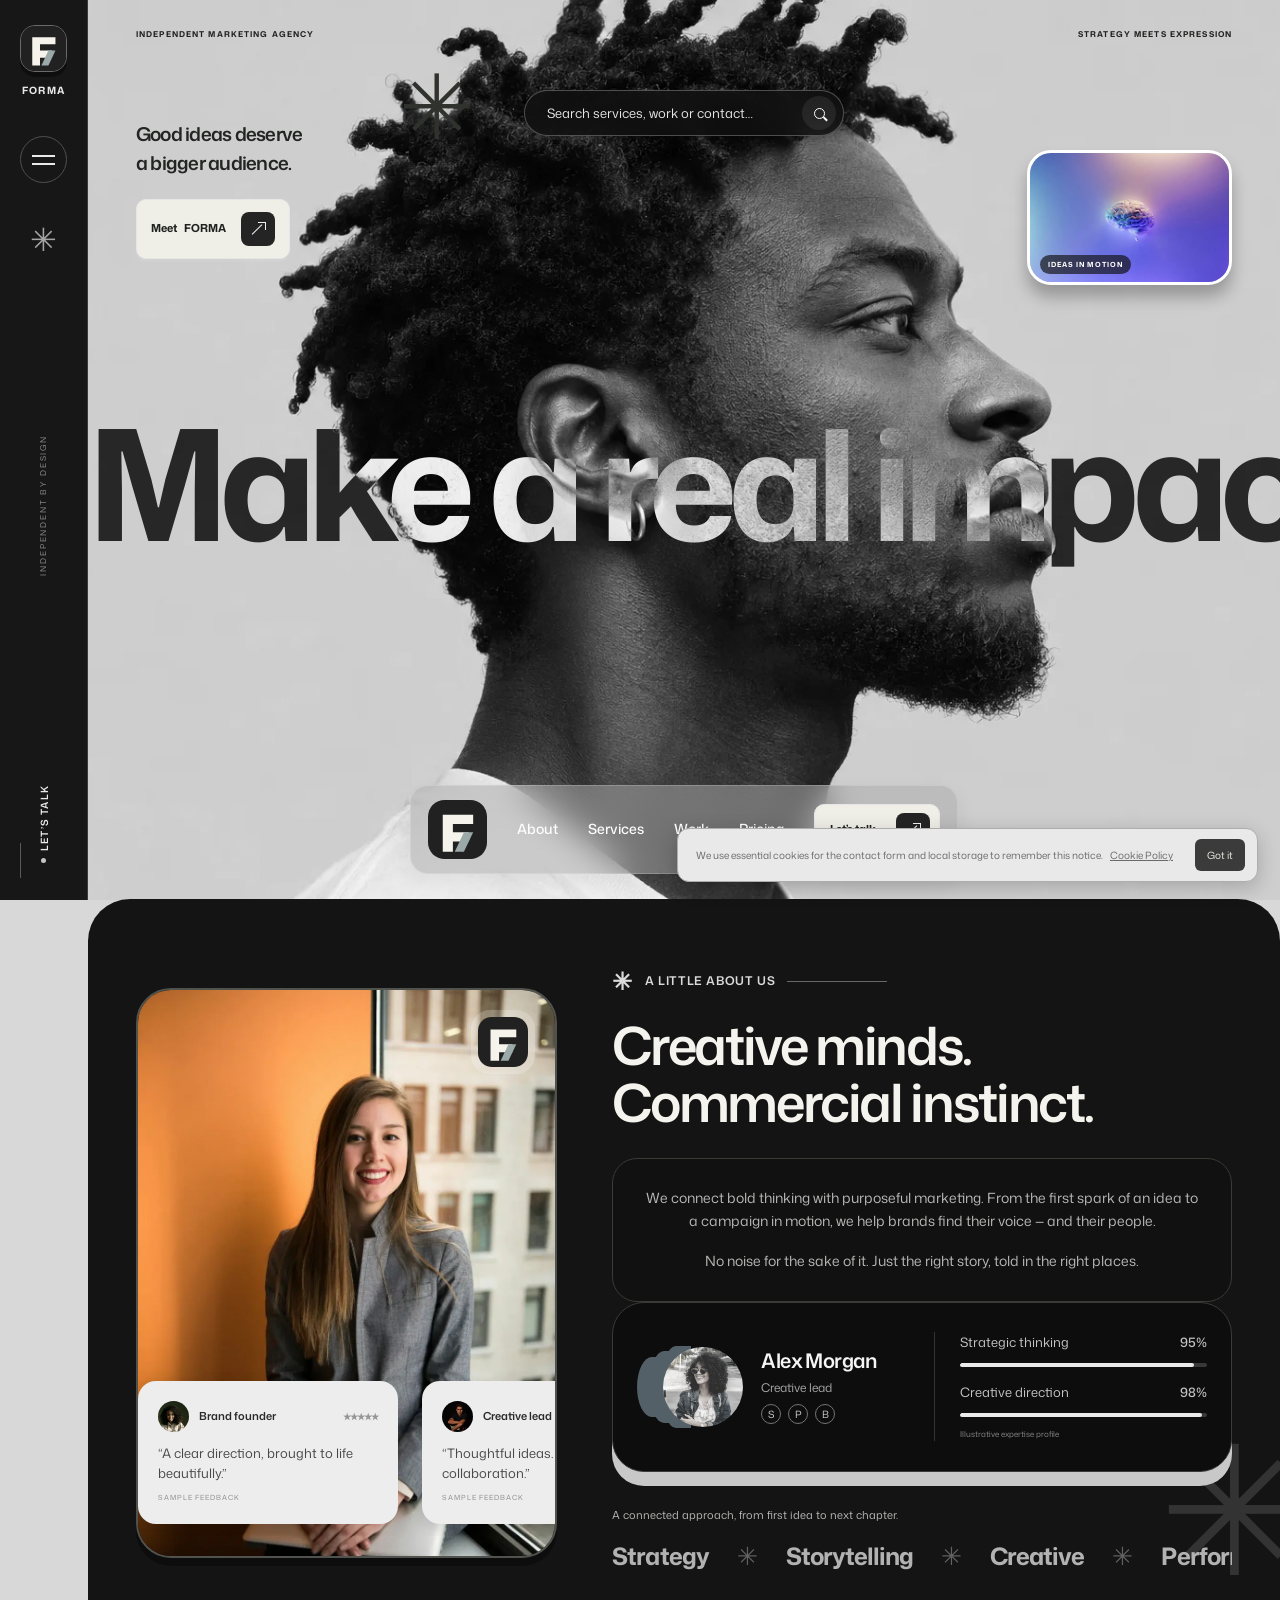
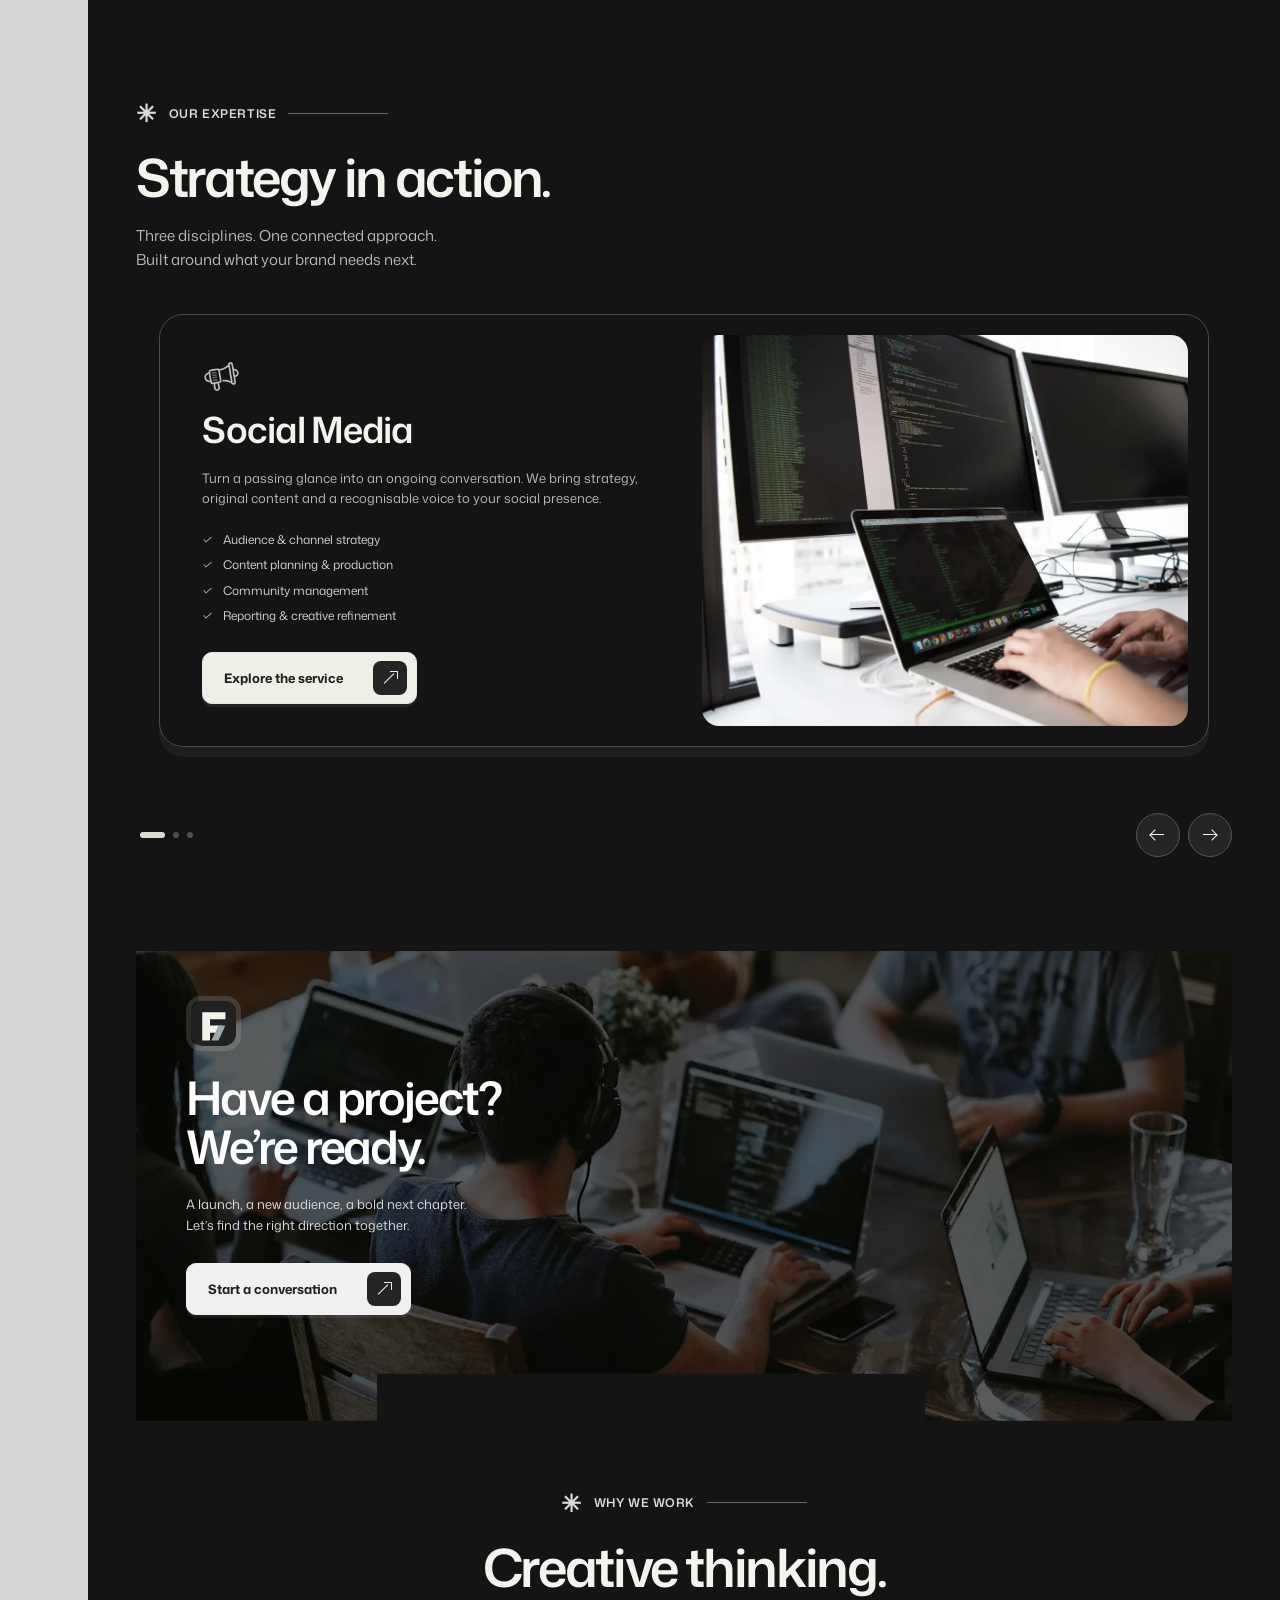
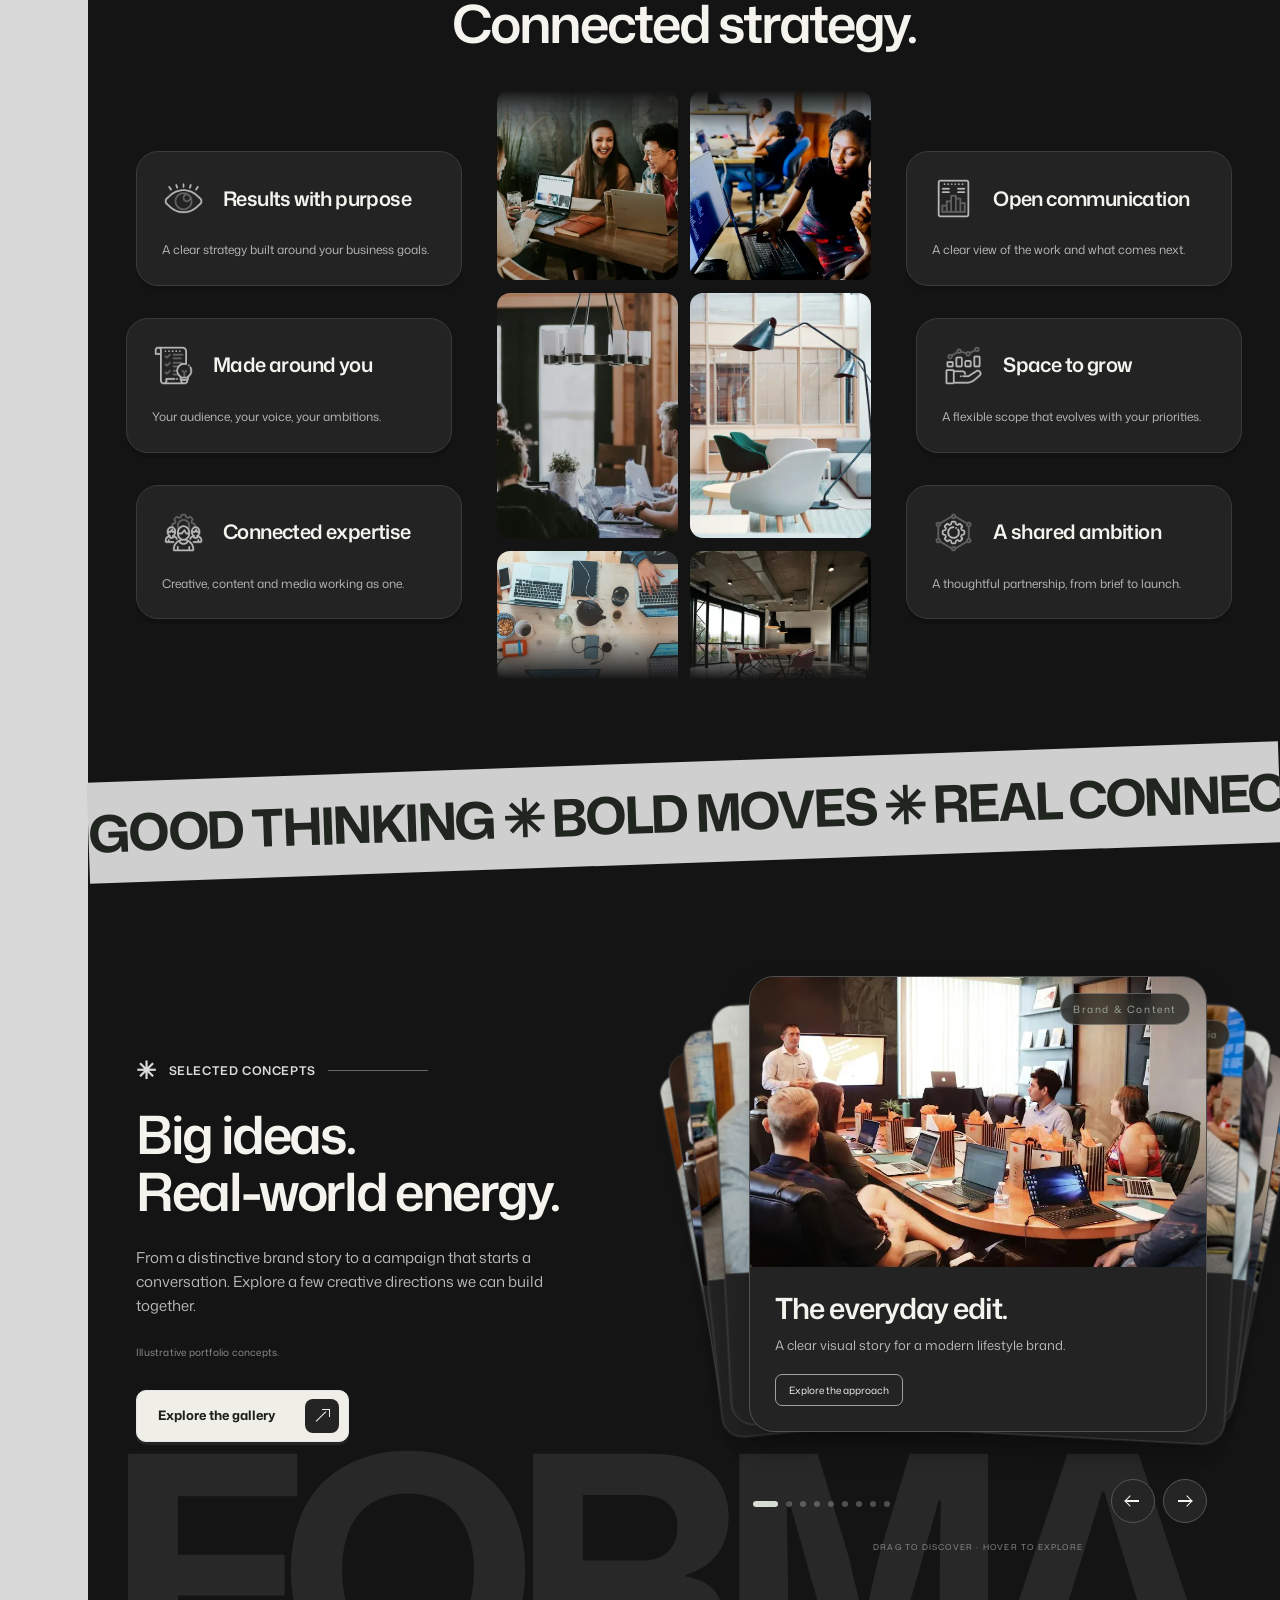
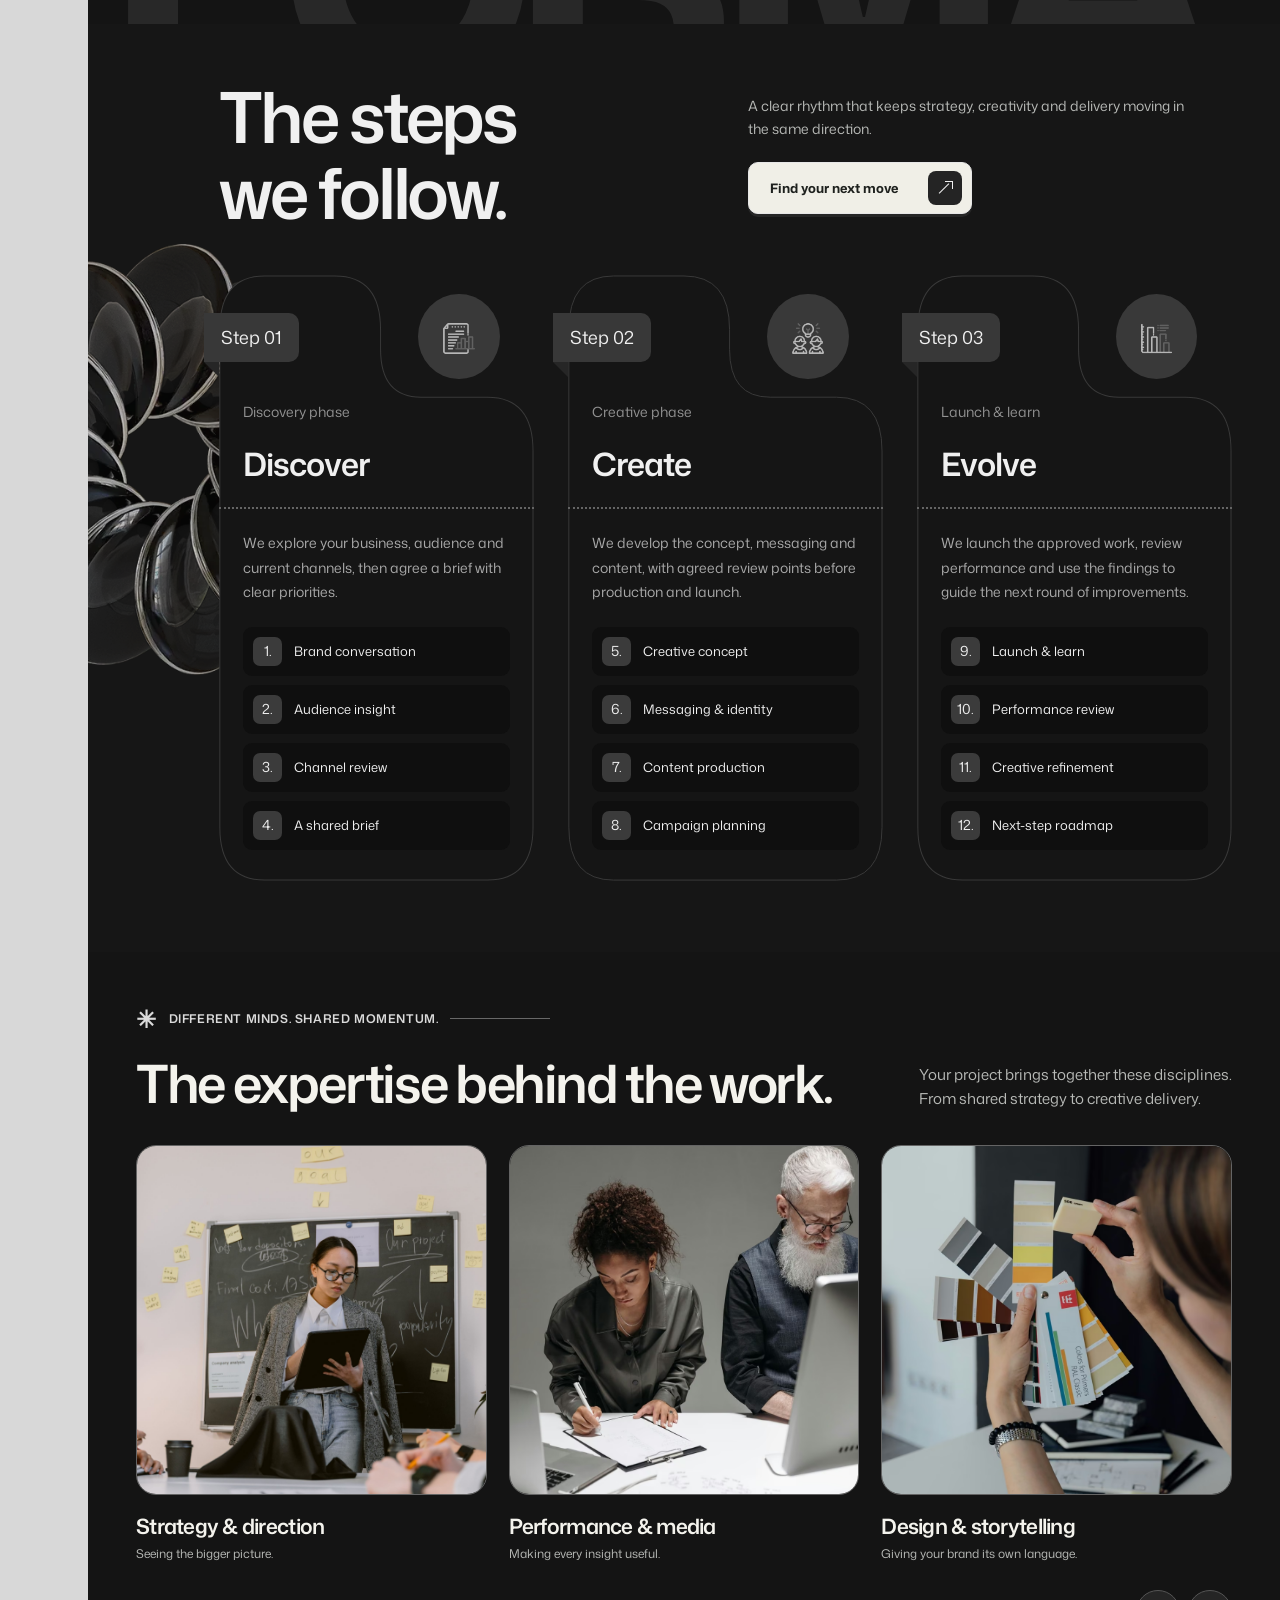
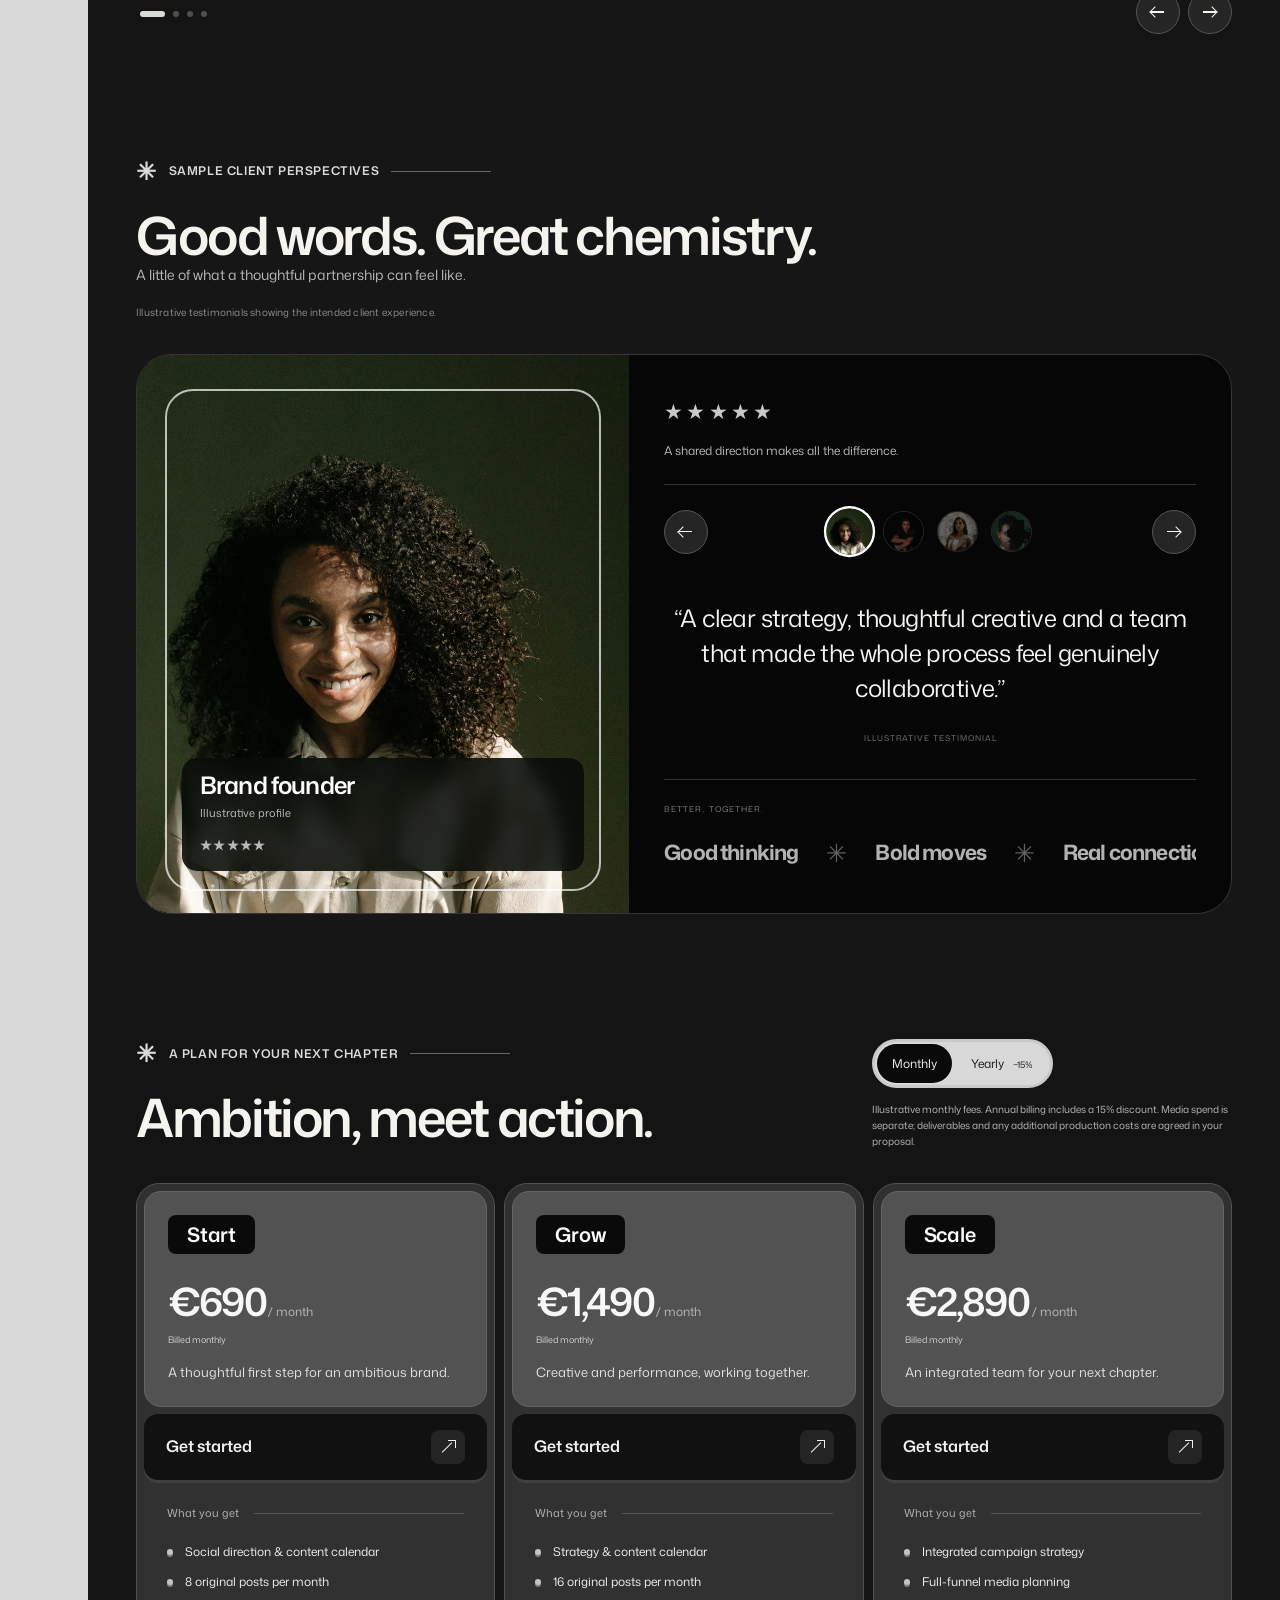
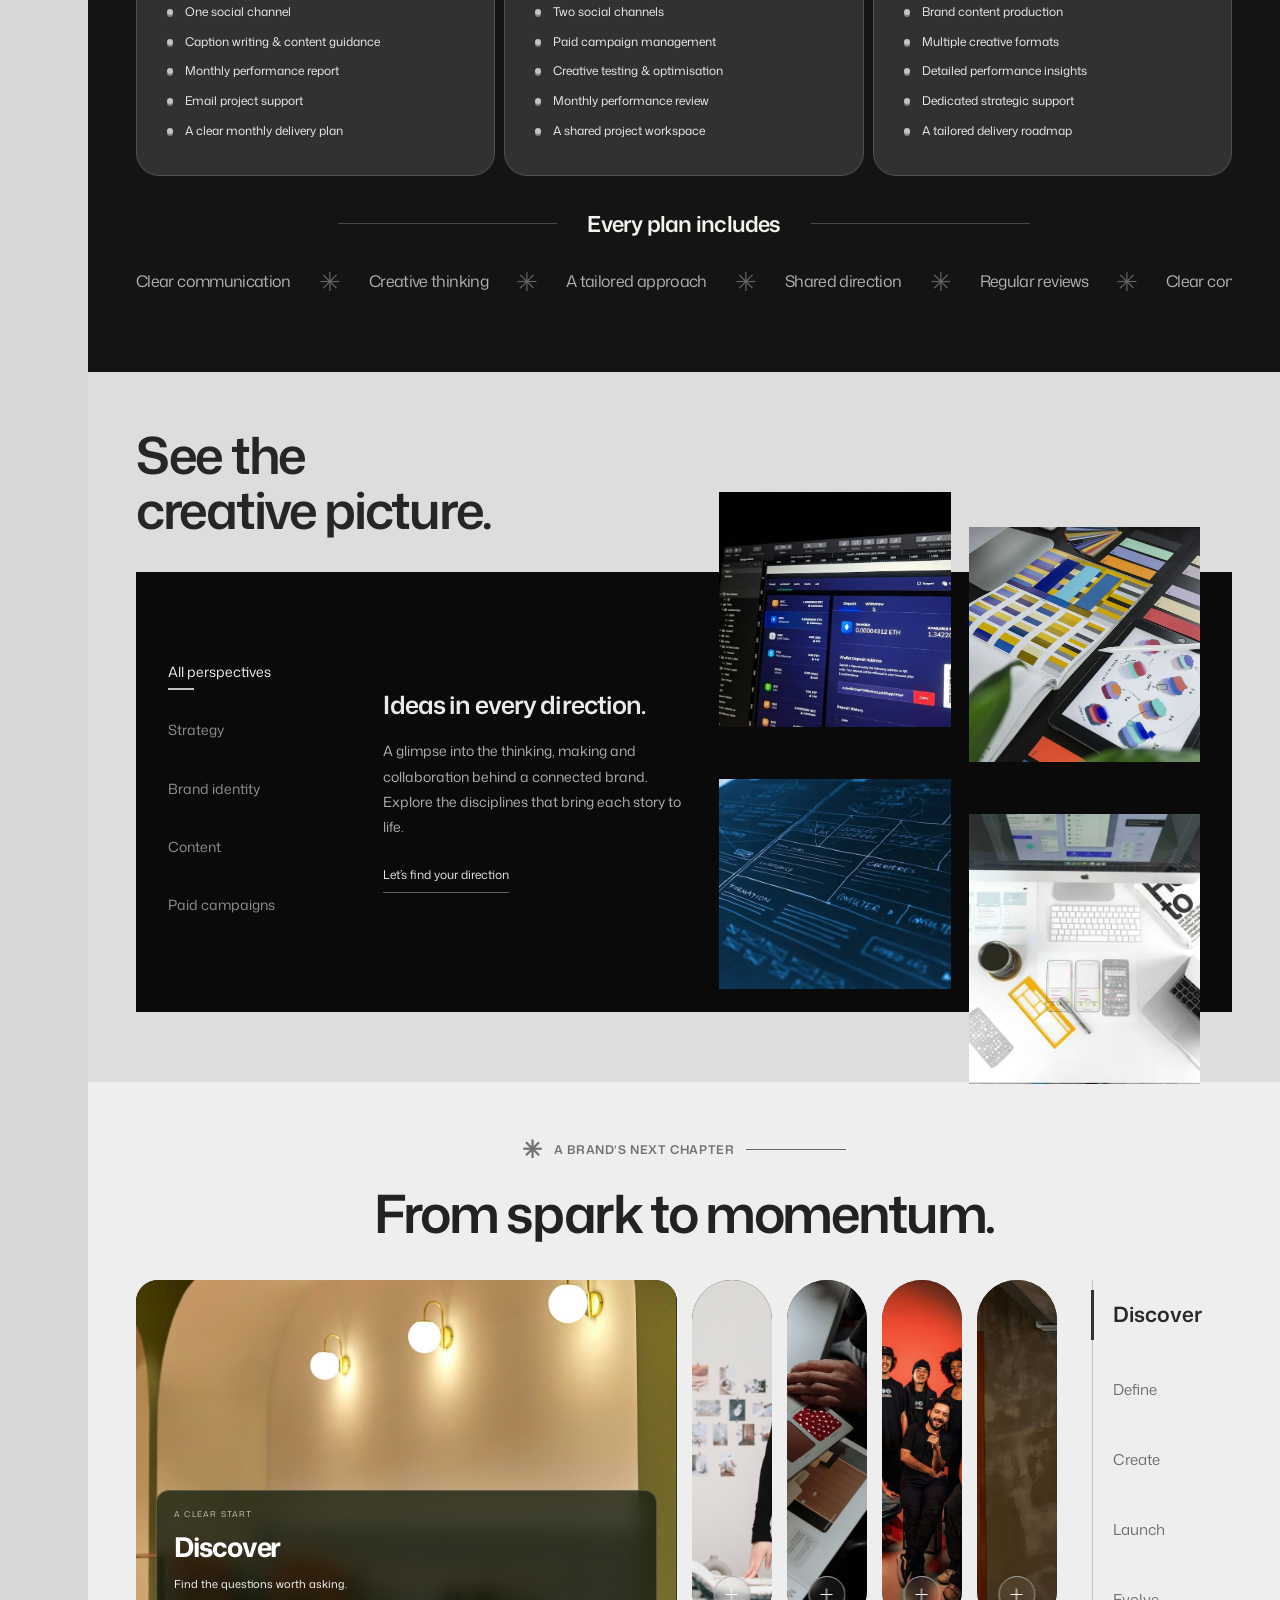
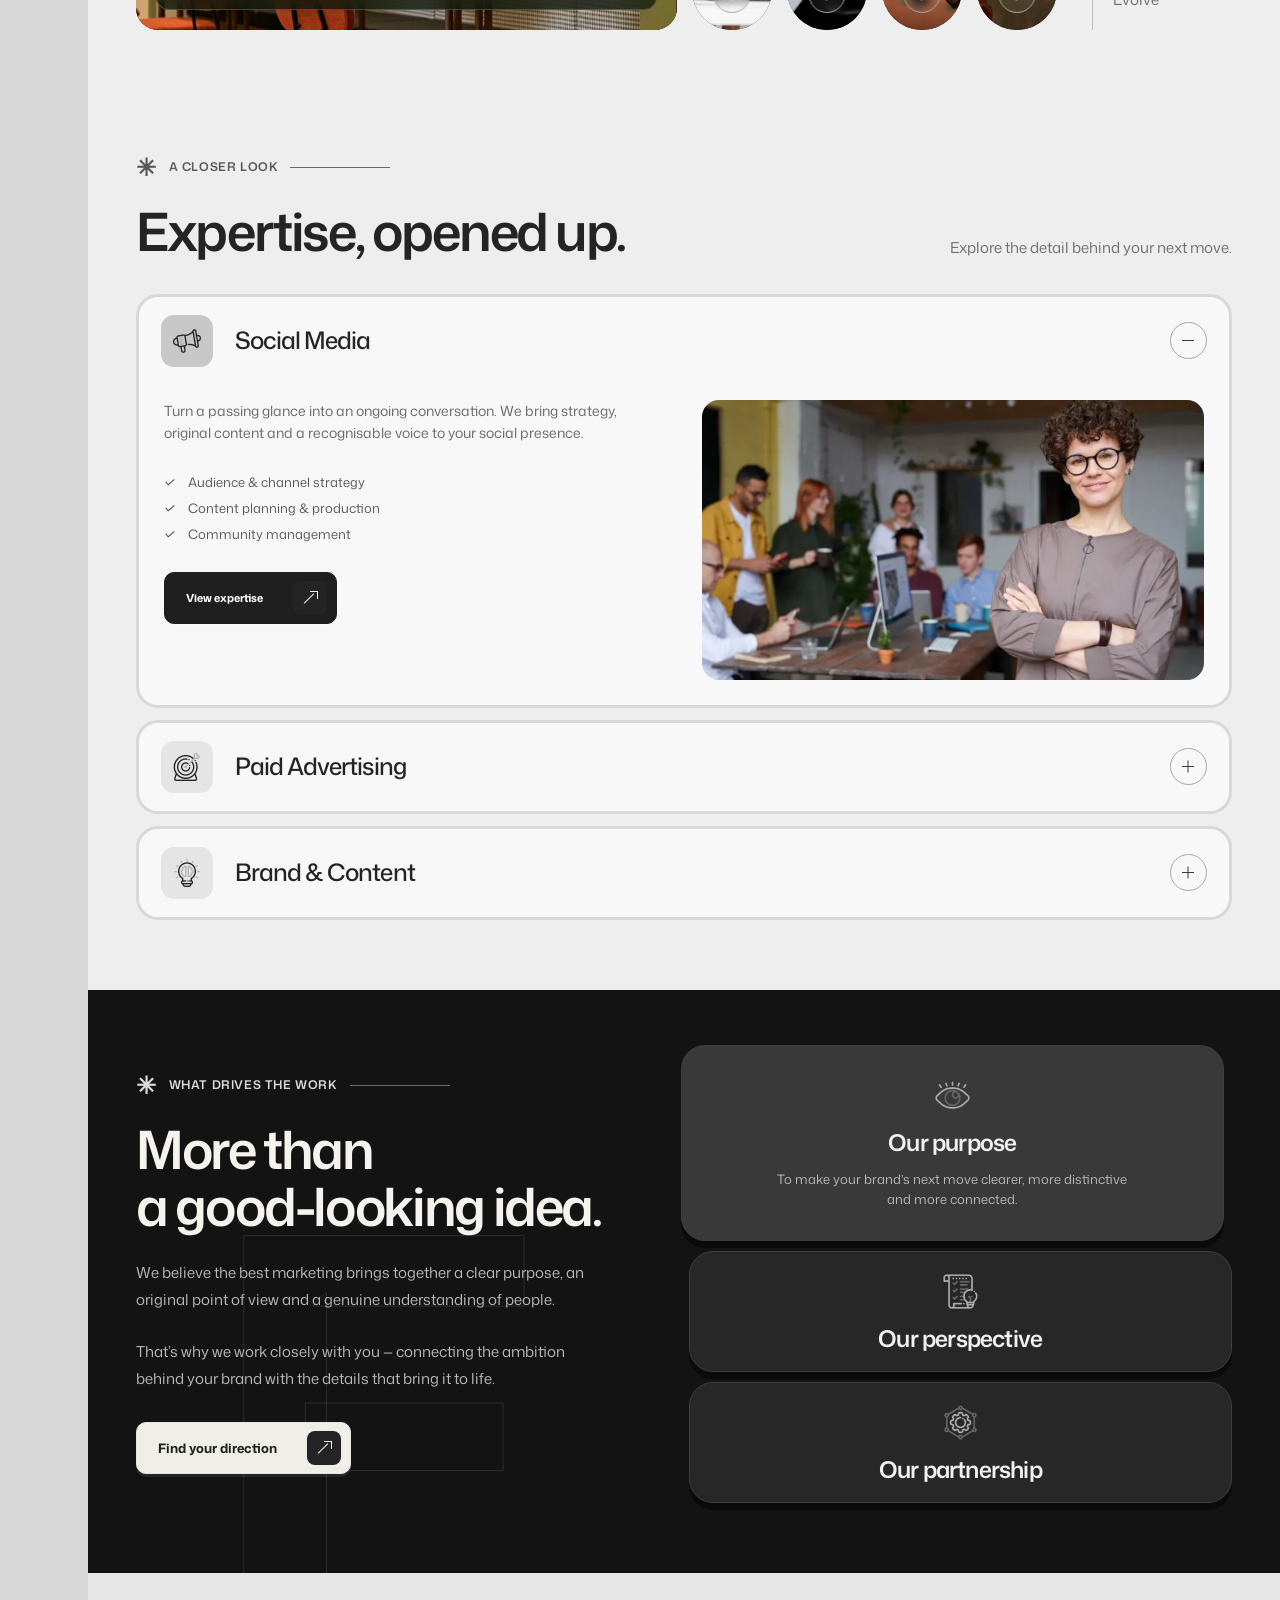
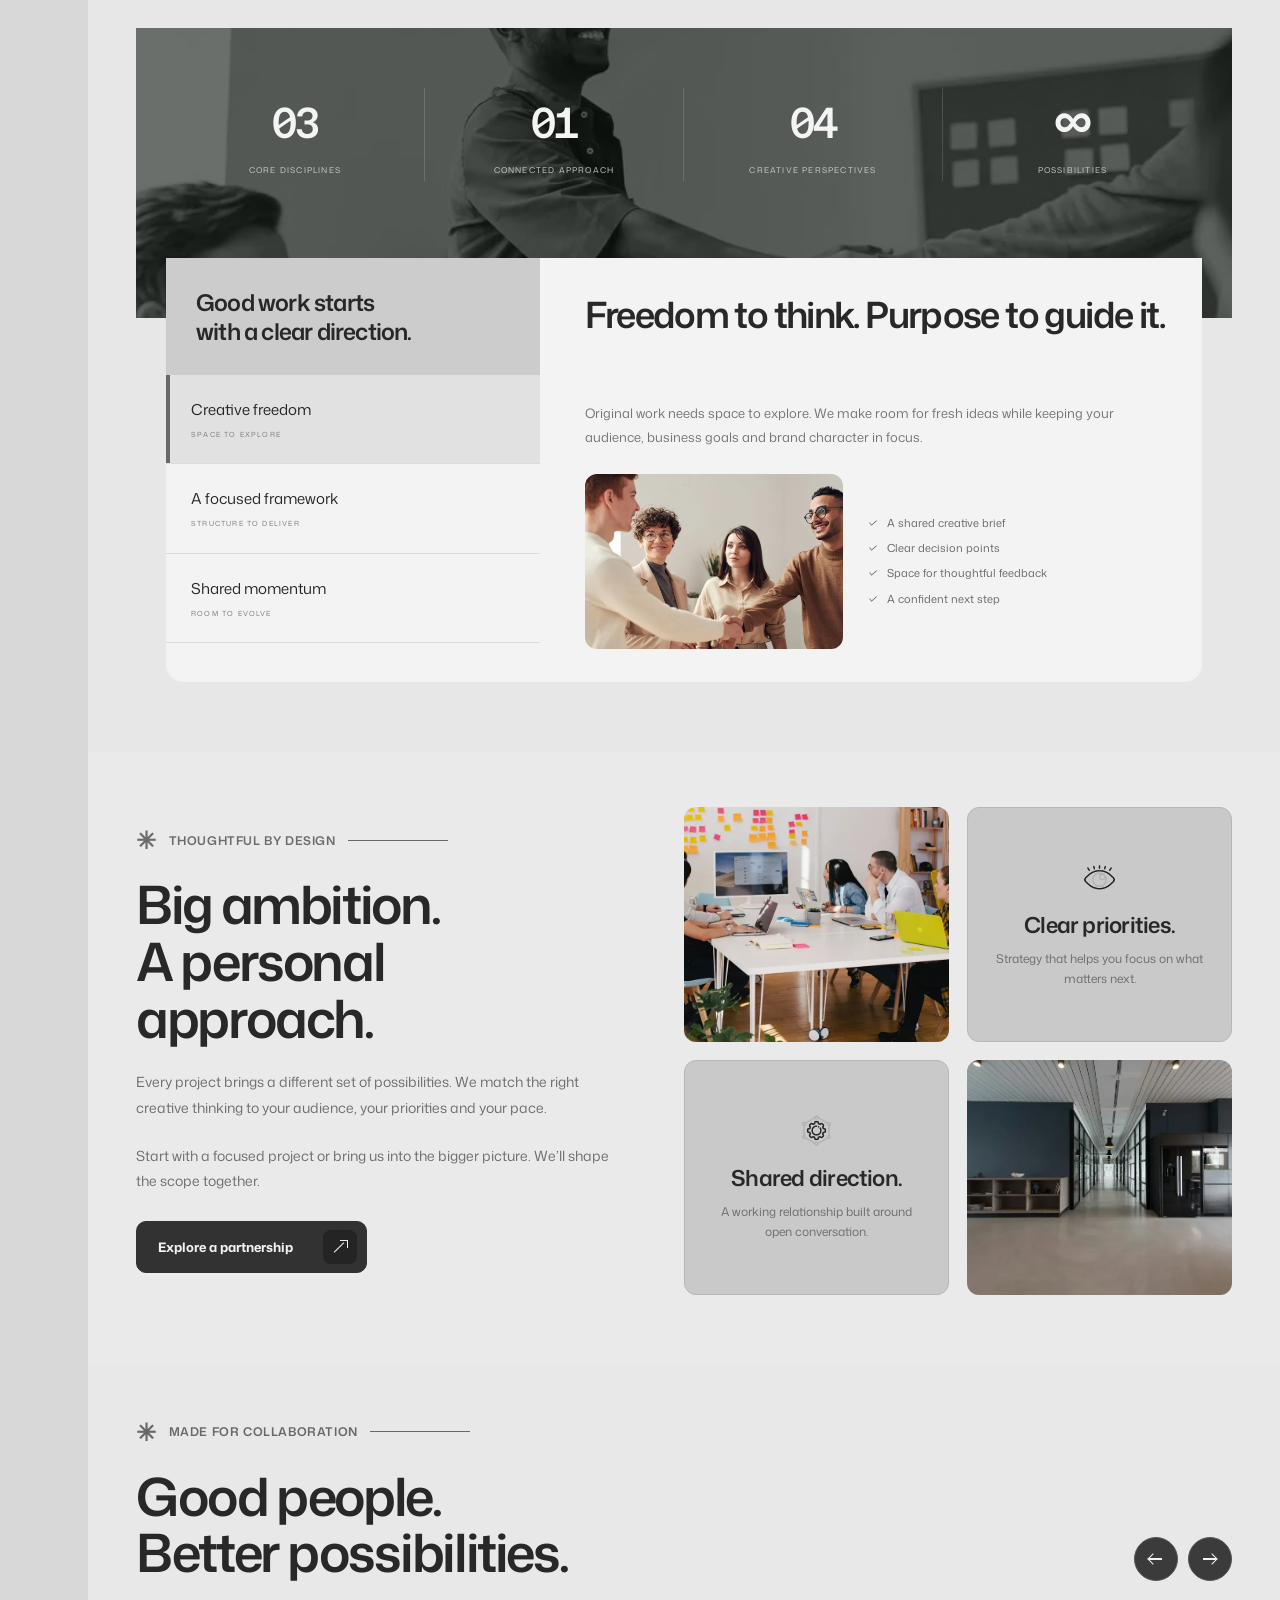
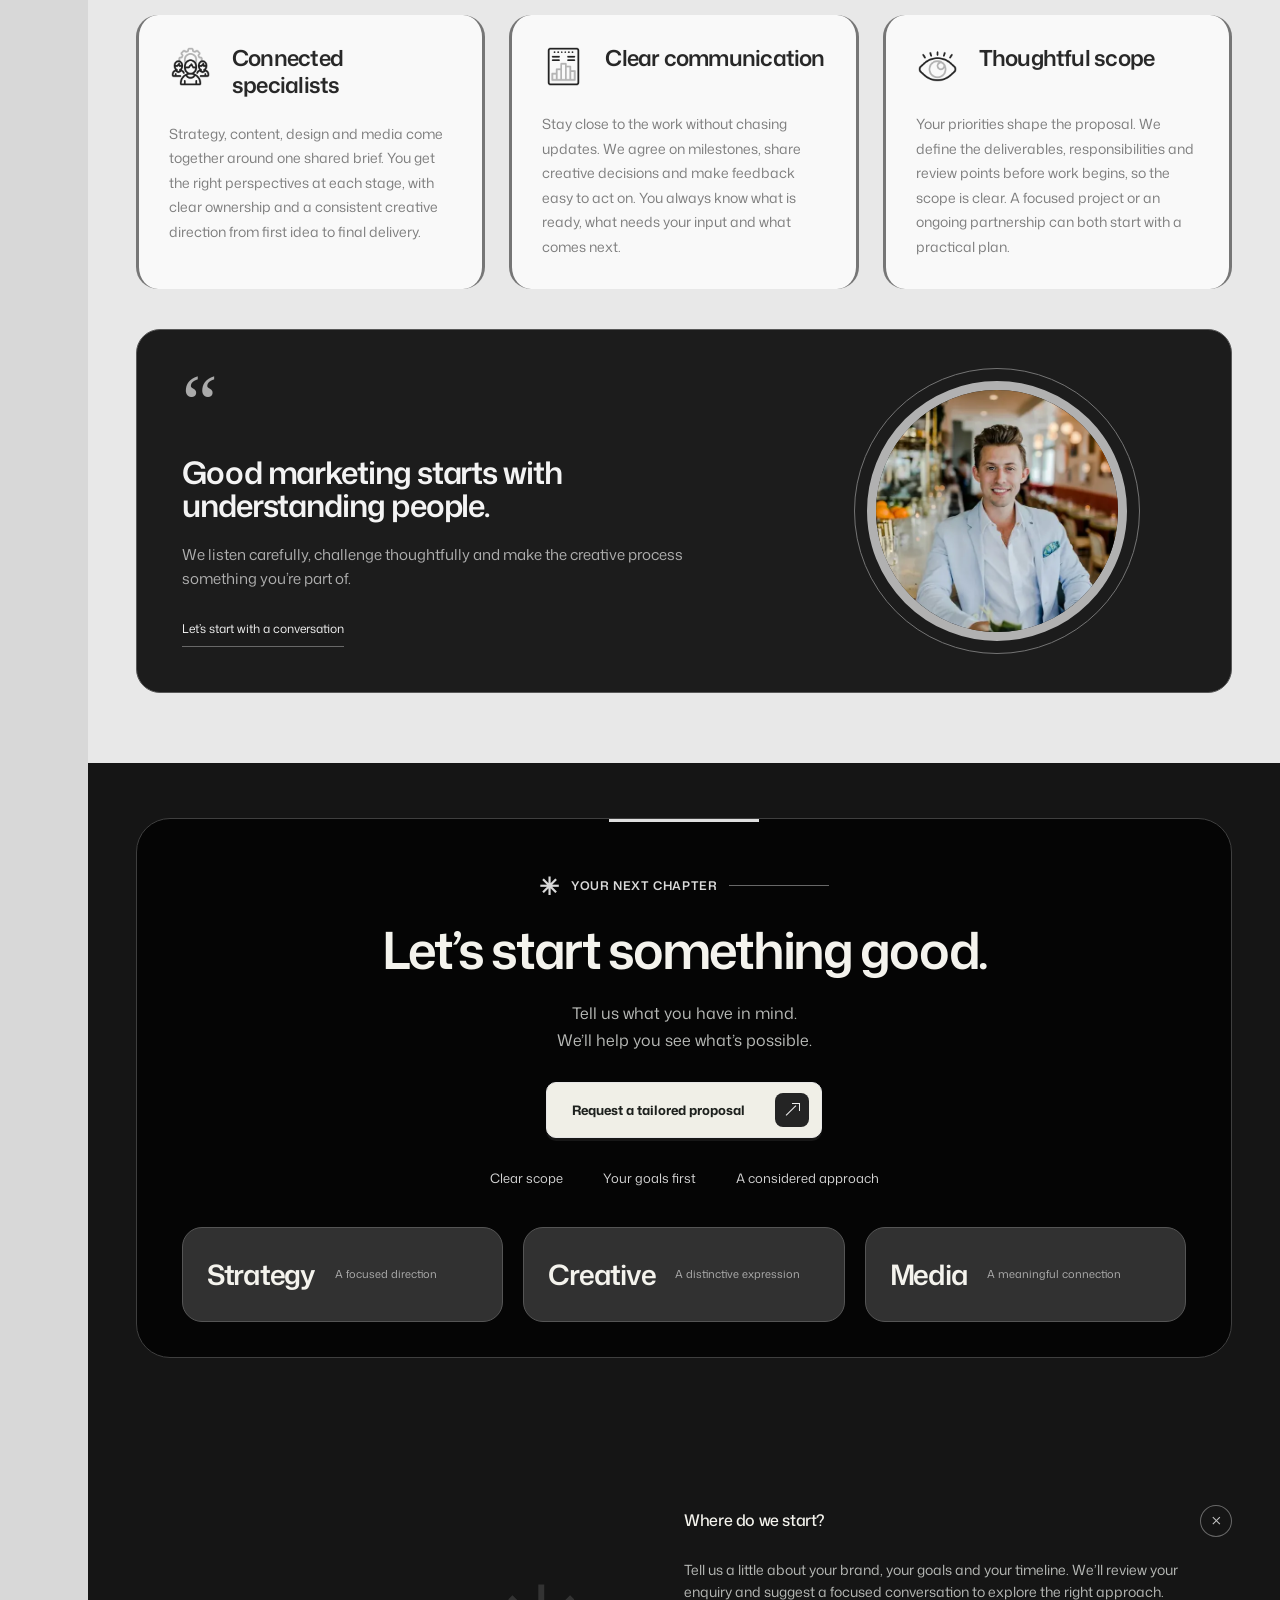
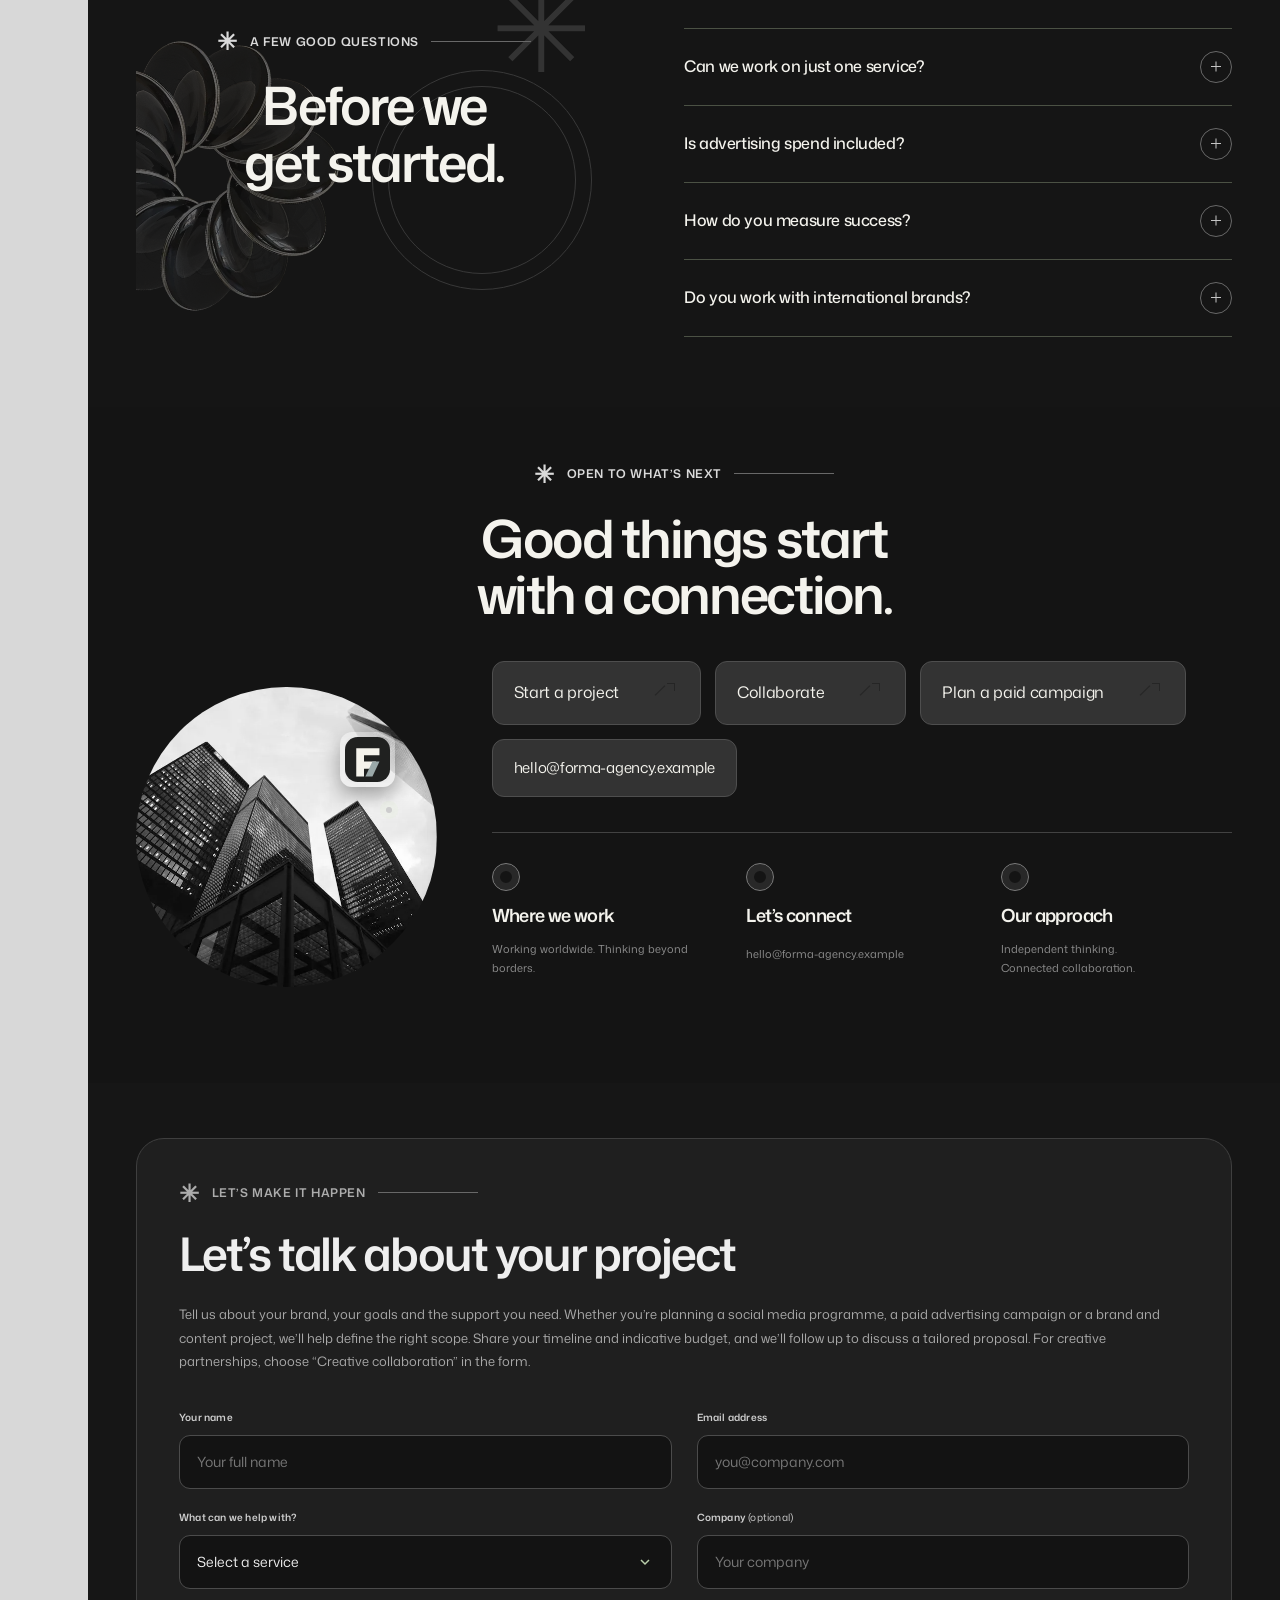
==== commit b976c7b7: "upd" ====
--- a/index.html
+++ b/index.html
@@ -1,7 +1,7 @@
-<!doctype html><html lang="en"><head><meta charset="UTF-8"><meta name="viewport" content="width=device-width,initial-scale=1"><meta name="theme-color" content="#171817"><meta name="description" content="Independent marketing agency for social media, paid advertising and distinctive brand content."><title>Marketing Agency</title><link rel="icon" href="assets/favicon.svg"><link rel="stylesheet" href="assets/swiper.css"><link rel="stylesheet" href="assets/aos.css"><link rel="stylesheet" href="assets/style.css"><link rel="stylesheet" href="assets/design-v2.css"><link rel="stylesheet" href="assets/design-v3.css"><script>document.documentElement.classList.add("is-loading");setTimeout(()=>document.documentElement.classList.remove("is-loading"),2500)</script><script defer src="assets/swiper.js"></script><script defer src="assets/aos.js"></script><script defer src="config/config.js"></script><script defer src="assets/app.js"></script></head><body data-page="home"><div class="page-transition" aria-hidden="true"><div class="loader-orbit"><span></span><span></span><span></span><img data-logo src="assets/logo.svg" alt=""></div><strong data-company>FORMA</strong><span class="loader-caption" data-config="shared.interface.strategy_creative_momentum">STRATEGY · CREATIVE · MOMENTUM</span><div class="loader-line"></div></div><header class="rail"><a class="brand" href="index.html" aria-label="Home" data-config="shared.common.home"><img data-logo src="assets/logo.svg" alt=""><span data-company>FORMA</span></a><button class="menu-toggle" aria-expanded="false" aria-controls="site-menu" aria-label="Open navigation"><span></span><span></span></button><a class="rail-mark" href="index.html#services" aria-label="Our expertise" data-config="shared.rail.our_expertise"><span>✳</span></a><span class="rail-note" data-config="shared.rail.independent_by_design">INDEPENDENT BY DESIGN</span><a class="rail-contact" href="index.html#contact" data-config="shared.rail.let_s_talk">LET’S TALK</a></header><dialog id="site-menu"><button class="menu-close" aria-label="Close navigation">×</button><div class="menu-inner"><img class="menu-logo" data-logo src="assets/logo.svg" alt=""><p data-config="shared.site-menu.good_things_start_with_a_conversation">Good things start with a conversation.</p><nav data-nav></nav><a data-email></a><span data-config="shared.site-menu.strategy_creativity_momentum">Strategy. Creativity. Momentum.</span></div></dialog><main><section class="hero" id="main"><div class="container hero-inner"><div class="hero-photo" data-parallax><img src="assets/hero-v2.webp" alt="Portrait of an independent creative" fetchpriority="high" width="1536" height="1024" data-config="pages.home.main.portrait_of_an_independent_creative"></div><div class="hero-top"><span data-config="pages.home.main.independent_marketing_agency">INDEPENDENT MARKETING AGENCY</span><span data-config="pages.home.main.strategy_meets_expression">STRATEGY MEETS EXPRESSION</span></div><div class="hero-copy"><p data-config="pages.home.main.good_ideas_deserve_a_bigger_audience">Good ideas deserve<br>a bigger audience.</p><a href="#about" class="button pale" data-config="pages.home.main.button_pale">Meet <span data-company>FORMA</span><span class="vector-arrow" aria-hidden="true"></span></a></div><div class="hero-search"><form role="search" id="site-search"><label class="sr-only" for="search-input" data-config="pages.home.main.search_our_expertise">Search our expertise</label><input id="search-input" type="search" placeholder="Find your next move…" autocomplete="off" aria-controls="search-results" data-config="pages.home.main.input"><button aria-label="Search" type="submit"><span class="search-glyph"></span></button></form><div id="search-results" hidden aria-live="polite"></div></div><div class="hero-mini" aria-label="Creative inspiration slideshow"><img src="assets/mini-1.webp" alt="Abstract creative direction" class="mini-frame active" loading="lazy" data-config="pages.home.main.abstract_creative_direction"><img src="assets/mini-2.webp" alt="Abstract creative direction" class="mini-frame" loading="lazy" data-config="pages.home.main.abstract_creative_direction_2"><span class="mini-caption" data-config="pages.home.main.ideas_in_motion">IDEAS IN MOTION</span></div><h1 class="hero-marquee" aria-label="Make some real impact." data-config="pages.home.main.make_some_real_impact_make_some_real_impact"><span class="hero-marquee-track"><span>Make some real impact. ✳ </span><span aria-hidden="true">Make some real impact. ✳ </span></span></h1><nav class="hero-dock" aria-label="Hero navigation"><a class="dock-brand" href="#main" aria-label="Back to top" data-config="pages.home.main.back_to_top"><img data-logo src="assets/logo.svg" alt=""></a><a href="#about" data-config="pages.home.main.about">About</a><a href="#services" data-config="pages.home.main.services">Services</a><a href="#work" data-config="pages.home.main.work">Work</a><a href="#pricing" data-config="pages.home.main.pricing">Pricing</a><a class="button" href="#contact" data-config="pages.home.main.let_s_talk">Let’s talk <span class="vector-arrow" aria-hidden="true"></span></a></nav><span class="hero-asterisk" aria-hidden="true">✳</span></div></section><div class="dark-body"><section class="section about" id="about"><div class="container two-col"><div class="about-photo" data-aos="fade-right"><img src="assets/about.webp" alt="Creative perspective in the studio" loading="lazy" width="1000" height="1200" data-config="pages.home.about.creative_perspective_in_the_studio"><img class="image-logo" data-logo src="assets/logo.svg" alt=""><div class="photo-reviews"><div class="ticker-track"><div><article class="mini-review"><div><img src="assets/review-1.avif" alt="Illustrative reviewer" class="" loading="lazy" data-config="pages.home.about.illustrative_reviewer"><span data-config="pages.home.about.brand_founder">Brand founder</span><b>★★★★★</b></div><p data-config="pages.home.about.a_clear_direction_brought_to_life_beautifully">“A clear direction, brought to life beautifully.”</p><small data-config="pages.home.about.sample_feedback">Sample feedback</small></article><article class="mini-review"><div><img src="assets/review-2.avif" alt="Illustrative reviewer" class="" loading="lazy" data-config="pages.home.about.illustrative_reviewer_2"><span data-config="pages.home.about.creative_lead">Creative lead</span><b>★★★★★</b></div><p data-config="pages.home.about.thoughtful_ideas_an_effortless_collaboration">“Thoughtful ideas. An effortless collaboration.”</p><small data-config="pages.home.about.sample_feedback_2">Sample feedback</small></article><article class="mini-review"><div><img src="assets/review-3.avif" alt="Illustrative reviewer" class="" loading="lazy" data-config="pages.home.about.illustrative_reviewer_3"><span data-config="pages.home.about.business_owner">Business owner</span><b>★★★★★</b></div><p data-config="pages.home.about.finally_a_story_that_feels_like_our_brand">“Finally, a story that feels like our brand.”</p><small data-config="pages.home.about.sample_feedback_3">Sample feedback</small></article></div><div aria-hidden="true"><article class="mini-review"><div><img src="assets/review-1.avif" alt="Illustrative reviewer" class="" loading="lazy" data-config="pages.home.about.illustrative_reviewer_4"><span data-config="pages.home.about.brand_founder_2">Brand founder</span><b>★★★★★</b></div><p data-config="pages.home.about.a_clear_direction_brought_to_life_beautifully_2">“A clear direction, brought to life beautifully.”</p><small data-config="pages.home.about.sample_feedback_4">Sample feedback</small></article><article class="mini-review"><div><img src="assets/review-2.avif" alt="Illustrative reviewer" class="" loading="lazy" data-config="pages.home.about.illustrative_reviewer_5"><span data-config="pages.home.about.creative_lead_2">Creative lead</span><b>★★★★★</b></div><p data-config="pages.home.about.thoughtful_ideas_an_effortless_collaboration_2">“Thoughtful ideas. An effortless collaboration.”</p><small data-config="pages.home.about.sample_feedback_5">Sample feedback</small></article><article class="mini-review"><div><img src="assets/review-3.avif" alt="Illustrative reviewer" class="" loading="lazy" data-config="pages.home.about.illustrative_reviewer_6"><span data-config="pages.home.about.business_owner_2">Business owner</span><b>★★★★★</b></div><p data-config="pages.home.about.finally_a_story_that_feels_like_our_brand_2">“Finally, a story that feels like our brand.”</p><small data-config="pages.home.about.sample_feedback_6">Sample feedback</small></article></div></div></div></div><div data-aos="fade-up"><span class="section-label" data-config="pages.home.about.a_little_about_us">A LITTLE ABOUT US</span><h2 data-config="pages.home.about.creative_minds_commercial_instinct">Creative minds.<br>Commercial instinct.</h2><div class="about-box"><p data-config="pages.home.about.we_connect_bold_thinking_with_purposeful_marketing_from_th">We connect bold thinking with purposeful marketing. From the first spark of an idea to a campaign in motion, we help brands find their voice — and their people.</p><p data-config="pages.home.about.no_noise_for_the_sake_of_it_just_the_right_story_told_in_t">No noise for the sake of it. Just the right story, told in the right places.</p></div><div class="about-bottom"><div class="founder-profile"><div class="founder-photo"><i></i><i></i><i></i><img src="assets/founder.webp" alt="Illustrative creative lead" class="" loading="lazy" data-config="shared.common.illustrative_creative_lead"></div><div><h3 data-founder-name>Alex Morgan</h3><p data-founder-role>Creative lead</p><nav aria-label="Explore our disciplines"><a href="social-media.html" aria-label="Social media" data-config="shared.common.s">S</a><a href="paid-advertising.html" aria-label="Paid advertising" data-config="shared.common.p">P</a><a href="brand-content.html" aria-label="Brand and content" data-config="shared.common.b">B</a></nav></div></div><div class="focus-bars"><div><span data-config="pages.home.about.strategic_thinking">Strategic thinking</span><b>95%</b><i style="--progress:95%"></i></div><div><span data-config="pages.home.about.creative_direction">Creative direction</span><b>98%</b><i style="--progress:98%"></i></div><small data-config="pages.home.about.illustrative_expertise_profile">Illustrative expertise profile</small></div></div><p class="partners-caption" data-config="pages.home.about.a_connected_approach_from_first_idea_to_next_chapter">A connected approach, from first idea to next chapter.</p><div class="brand-ticker"><div class="ticker-track"><div><span data-config="pages.home.about.strategy">Strategy</span><b aria-hidden="true">✳</b><span data-config="pages.home.about.storytelling">Storytelling</span><b aria-hidden="true">✳</b><span data-config="pages.home.about.creative">Creative</span><b aria-hidden="true">✳</b><span data-config="pages.home.about.performance">Performance</span><b aria-hidden="true">✳</b><span data-config="pages.home.about.community">Community</span><b aria-hidden="true">✳</b></div><div aria-hidden="true"><span data-config="pages.home.about.strategy_2">Strategy</span><b aria-hidden="true">✳</b><span data-config="pages.home.about.storytelling_2">Storytelling</span><b aria-hidden="true">✳</b><span data-config="pages.home.about.creative_2">Creative</span><b aria-hidden="true">✳</b><span data-config="pages.home.about.performance_2">Performance</span><b aria-hidden="true">✳</b><span data-config="pages.home.about.community_2">Community</span><b aria-hidden="true">✳</b></div></div></div></div></div></section><section class="section services" id="services"><div class="container"><div class="section-head" data-aos="fade-up"><div><span class="section-label" data-config="pages.home.services.our_expertise">OUR EXPERTISE</span><h2 data-config="pages.home.services.strategy_in_action">Strategy in action.</h2></div><p data-config="pages.home.services.three_disciplines_one_connected_approach_built_around_what">Three disciplines. One connected approach.<br>Built around what your brand needs next.</p></div><div class="swiper service-swiper"><div class="swiper-wrapper" id="service-cards"></div></div><div class="slider-controls"><div class="service-pagination"></div><div><button class="slider-button service-prev" aria-label="Previous service">←</button><button class="slider-button service-next" aria-label="Next service">→</button></div></div></div></section><section class="project-call parallax-call"><div class="container"><div class="project-mask"><img class="parallax-media" src="assets/project-wide.webp" alt="Marketing team discussing a campaign" loading="lazy" data-config="pages.home.project_call_parallax_call.marketing_team_discussing_a_campaign"><div class="project-shade"></div><div class="project-copy"><img data-logo src="assets/logo.svg" alt=""><h2 data-config="pages.home.project_call_parallax_call.have_a_project_we_re_ready">Have a project?<br>We’re ready.</h2><p data-config="pages.home.project_call_parallax_call.a_launch_a_new_audience_a_bold_next_chapter_let_s_find_the">A launch, a new audience, a bold next chapter.<br>Let’s find the right direction together.</p><a class="button" href="#contact" data-config="pages.home.project_call_parallax_call.start_a_conversation">Start a conversation <span class="vector-arrow" aria-hidden="true"></span></a></div></div></div></section><section class="section why"><div class="container"><div class="center-head" data-aos="fade-up"><span class="section-label" data-config="pages.home.why.why_we_work">WHY WE WORK</span><h2 data-config="pages.home.why.creative_thinking_connected_strategy">Creative thinking.<br>Connected strategy.</h2></div><div class="why-grid"><div class="why-list"><article class="benefit-card" data-aos="fade-up"><div><img src="assets/purpose.png" alt="" data-config="shared.common.img"><h3 data-config="pages.home.why.results_with_purpose">Results with purpose</h3></div><p data-config="pages.home.why.a_clear_strategy_built_around_your_business_goals">A clear strategy built around your business goals.</p></article><article class="benefit-card" data-aos="fade-up"><div><img src="assets/distinctive.png" alt="" data-config="pages.home.why.img_2"><h3 data-config="pages.home.why.made_around_you">Made around you</h3></div><p data-config="pages.home.why.your_audience_your_voice_your_ambitions">Your audience, your voice, your ambitions.</p></article><article class="benefit-card" data-aos="fade-up"><div><img src="assets/teamwork.png" alt="" data-config="shared.common.img_3"><h3 data-config="pages.home.why.connected_expertise">Connected expertise</h3></div><p data-config="pages.home.why.creative_content_and_media_working_as_one">Creative, content and media working as one.</p></article></div><div class="opposing-photos"><div class="photo-column"><div><img src="assets/strip-1.webp" alt="Creative team and studio inspiration" class="" loading="lazy" data-config="pages.home.why.creative_team_and_studio_inspiration"><img src="assets/strip-2.webp" alt="Creative team and studio inspiration" class="" loading="lazy" data-config="pages.home.why.creative_team_and_studio_inspiration_2"><img src="assets/strip-3.webp" alt="Creative team and studio inspiration" class="" loading="lazy" data-config="pages.home.why.creative_team_and_studio_inspiration_3"></div><div aria-hidden="true"><img src="assets/strip-1.webp" alt="Creative team and studio inspiration" class="" loading="lazy" data-config="pages.home.why.creative_team_and_studio_inspiration_4"><img src="assets/strip-2.webp" alt="Creative team and studio inspiration" class="" loading="lazy" data-config="pages.home.why.creative_team_and_studio_inspiration_5"><img src="assets/strip-3.webp" alt="Creative team and studio inspiration" class="" loading="lazy" data-config="pages.home.why.creative_team_and_studio_inspiration_6"></div></div><div class="photo-column"><div><img src="assets/strip-4.webp" alt="Creative team and studio inspiration" class="" loading="lazy" data-config="pages.home.why.creative_team_and_studio_inspiration_7"><img src="assets/strip-5.webp" alt="Creative team and studio inspiration" class="" loading="lazy" data-config="pages.home.why.creative_team_and_studio_inspiration_8"><img src="assets/strip-6.webp" alt="Creative team and studio inspiration" class="" loading="lazy" data-config="pages.home.why.creative_team_and_studio_inspiration_9"></div><div aria-hidden="true"><img src="assets/strip-4.webp" alt="Creative team and studio inspiration" class="" loading="lazy" data-config="pages.home.why.creative_team_and_studio_inspiration_10"><img src="assets/strip-5.webp" alt="Creative team and studio inspiration" class="" loading="lazy" data-config="pages.home.why.creative_team_and_studio_inspiration_11"><img src="assets/strip-6.webp" alt="Creative team and studio inspiration" class="" loading="lazy" data-config="pages.home.why.creative_team_and_studio_inspiration_12"></div></div></div><div class="why-list"><article class="benefit-card" data-aos="fade-up"><div><img src="assets/report.png" alt="" data-config="pages.home.why.img_4"><h3 data-config="pages.home.why.open_communication">Open communication</h3></div><p data-config="pages.home.why.a_clear_view_of_the_work_and_what_comes_next">A clear view of the work and what comes next.</p></article><article class="benefit-card" data-aos="fade-up"><div><img src="assets/grow.png" alt="" data-config="pages.home.why.img_5"><h3 data-config="pages.home.why.space_to_grow">Space to grow</h3></div><p data-config="pages.home.why.a_flexible_scope_that_evolves_with_your_priorities">A flexible scope that evolves with your priorities.</p></article><article class="benefit-card" data-aos="fade-up"><div><img src="assets/partnership.png" alt="" data-config="shared.common.img_6"><h3 data-config="pages.home.why.a_shared_ambition">A shared ambition</h3></div><p data-config="pages.home.why.a_thoughtful_partnership_from_brief_to_launch">A thoughtful partnership, from brief to launch.</p></article></div></div></div></section><div class="marquee" aria-hidden="true"><div>GOOD THINKING ✳ BOLD MOVES ✳ REAL CONNECTION ✳ GOOD THINKING ✳ BOLD MOVES ✳ REAL CONNECTION ✳ </div></div><section class="section work" id="work"><div class="container"><div class="work-word" data-company aria-hidden="true">FORMA</div><div class="portfolio-layout"><div class="portfolio-intro" data-aos="fade-up"><span class="section-label" data-config="pages.home.work.selected_concepts">SELECTED CONCEPTS</span><h2 data-config="pages.home.work.big_ideas_real_world_energy">Big ideas.<br>Real-world energy.</h2><p data-config="pages.home.work.from_a_distinctive_brand_story_to_a_campaign_that_starts_a">From a distinctive brand story to a campaign that starts a conversation. Explore a few creative directions we can build together.</p><p class="sample-note" data-config="pages.home.work.illustrative_portfolio_concepts">Illustrative portfolio concepts.</p><a class="button" href="#gallery" data-config="pages.home.work.explore_the_gallery">Explore the gallery <span class="vector-arrow" aria-hidden="true"></span></a></div><div class="portfolio-deck"><div class="swiper work-swiper"><div class="swiper-wrapper"><article class="swiper-slide work-card"><div class="work-img"><img src="assets/work-skin.webp" alt="The everyday edit." class="" loading="lazy" data-config="pages.home.work.the_everyday_edit_2"><span data-service="brand-content" data-service-field="short">Brand & Content</span></div><div><h3 data-config="pages.home.work.the_everyday_edit">The everyday edit.</h3><p data-config="pages.home.work.a_clear_visual_story_for_a_modern_lifestyle_brand">A clear visual story for a modern lifestyle brand.</p><a class="text-link" href="brand-content.html" data-config="pages.home.work.explore_the_approach">Explore the approach</a></div></article><article class="swiper-slide work-card"><div class="work-img"><img src="assets/work-fashion.webp" alt="In good company." class="" loading="lazy" data-config="pages.home.work.in_good_company_2"><span data-service="social-media" data-service-field="short">Social Media</span></div><div><h3 data-config="pages.home.work.in_good_company">In good company.</h3><p data-config="pages.home.work.a_community_first_direction_for_an_ambitious_business">A community-first direction for an ambitious business.</p><a class="text-link" href="social-media.html" data-config="pages.home.work.explore_the_approach_2">Explore the approach</a></div></article><article class="swiper-slide work-card"><div class="work-img"><img src="assets/work-design.webp" alt="A fresh perspective." class="" loading="lazy" data-config="pages.home.work.a_fresh_perspective_2"><span data-service="paid-advertising" data-service-field="short">Paid Advertising</span></div><div><h3 data-config="pages.home.work.a_fresh_perspective">A fresh perspective.</h3><p data-config="pages.home.work.a_considered_launch_built_around_audience_intent">A considered launch, built around audience intent.</p><a class="text-link" href="paid-advertising.html" data-config="pages.home.work.explore_the_approach_3">Explore the approach</a></div></article></div></div><div class="slider-controls"><div class="work-pagination"></div><div><button class="slider-button work-prev" aria-label="Previous project">←</button><button class="slider-button work-next" aria-label="Next project">→</button></div></div><span class="drag-caption" data-config="pages.home.work.drag_to_discover_hover_to_explore">DRAG TO DISCOVER · HOVER TO EXPLORE</span></div></div></div></section><section class="section process" id="process"><img class="decor-sculpture" src="assets/sculpture.webp" alt="" loading="lazy" data-config="pages.home.process.decor_sculpture"><div class="container"><div class="process-heading"><h2 data-config="pages.home.process.the_steps_we_follow">The steps<br>we follow.</h2><div><p data-config="pages.home.process.a_clear_rhythm_that_keeps_strategy_creativity_and_delivery">A clear rhythm that keeps strategy, creativity and delivery moving in the same direction.</p><a class="button" href="#contact" data-config="pages.home.process.find_your_next_move">Find your next move <span class="vector-arrow" aria-hidden="true"></span></a></div></div><div class="process-grid"><article data-aos="fade-up"><svg class="process-shape" viewBox="0 0 380 620" preserveAspectRatio="none" aria-hidden="true"><path d="M55 1H140Q195 1 195 56V76Q195 125 244 125H324Q379 125 379 180V565Q379 619 324 619H55Q1 619 1 565V56Q1 1 55 1Z"/></svg><div class="step-cap"><span data-config="pages.home.process.step_01">Step 01</span><div class="process-icon"><img src="assets/discover.png" alt="" data-config="shared.common.img_2"></div></div><small data-config="pages.home.process.discovery_phase">Discovery phase</small><h3 data-config="shared.common.discover">Discover</h3><p data-config="pages.home.process.a_focused_stage_with_a_clear_outcome_and_space_for_your_fe">A focused stage, with a clear outcome and space for your feedback.</p><ul><li data-config="pages.home.process.1_brand_conversation"><span class="process-number">1.</span>Brand conversation</li><li data-config="pages.home.process.2_audience_insight"><span class="process-number">2.</span>Audience insight</li><li data-config="pages.home.process.3_channel_review"><span class="process-number">3.</span>Channel review</li><li data-config="pages.home.process.4_a_shared_brief"><span class="process-number">4.</span>A shared brief</li></ul></article><article data-aos="fade-up"><svg class="process-shape" viewBox="0 0 380 620" preserveAspectRatio="none" aria-hidden="true"><path d="M55 1H140Q195 1 195 56V76Q195 125 244 125H324Q379 125 379 180V565Q379 619 324 619H55Q1 619 1 565V56Q1 1 55 1Z"/></svg><div class="step-cap"><span data-config="pages.home.process.step_02">Step 02</span><div class="process-icon"><img src="assets/create.png" alt="" data-config="pages.home.process.img_2"></div></div><small data-config="pages.home.process.creative_phase">Creative phase</small><h3 data-config="shared.common.create">Create</h3><p data-config="pages.home.process.a_focused_stage_with_a_clear_outcome_and_space_for_your_fe_2">A focused stage, with a clear outcome and space for your feedback.</p><ul><li data-config="pages.home.process.5_creative_concept"><span class="process-number">5.</span>Creative concept</li><li data-config="pages.home.process.6_messaging_identity"><span class="process-number">6.</span>Messaging & identity</li><li data-config="pages.home.process.7_content_production"><span class="process-number">7.</span>Content production</li><li data-config="pages.home.process.8_campaign_planning"><span class="process-number">8.</span>Campaign planning</li></ul></article><article data-aos="fade-up"><svg class="process-shape" viewBox="0 0 380 620" preserveAspectRatio="none" aria-hidden="true"><path d="M55 1H140Q195 1 195 56V76Q195 125 244 125H324Q379 125 379 180V565Q379 619 324 619H55Q1 619 1 565V56Q1 1 55 1Z"/></svg><div class="step-cap"><span data-config="pages.home.process.step_03">Step 03</span><div class="process-icon"><img src="assets/evolve.png" alt="" data-config="pages.home.process.img_3"></div></div><small data-config="pages.home.process.launch_learn">Launch &amp; learn</small><h3 data-config="pages.home.process.evolve">Evolve</h3><p data-config="pages.home.process.a_focused_stage_with_a_clear_outcome_and_space_for_your_fe_3">A focused stage, with a clear outcome and space for your feedback.</p><ul><li data-config="pages.home.process.9_launch_learn"><span class="process-number">9.</span>Launch & learn</li><li data-config="pages.home.process.10_performance_review"><span class="process-number">10.</span>Performance review</li><li data-config="pages.home.process.11_creative_refinement"><span class="process-number">11.</span>Creative refinement</li><li data-config="pages.home.process.12_next_step_roadmap"><span class="process-number">12.</span>Next-step roadmap</li></ul></article></div></div></section><section class="section team" id="team"><div class="container"><div class="section-head"><div><span class="section-label" data-config="pages.home.team.different_minds_shared_momentum">DIFFERENT MINDS. SHARED MOMENTUM.</span><h2 data-config="pages.home.team.the_people_perspective">The people perspective.</h2></div><p data-config="pages.home.team.your_project_brings_together_these_disciplines_from_shared">Your project brings together these disciplines.<br>From shared strategy to creative delivery.</p></div><div class="swiper team-swiper"><div class="swiper-wrapper" id="team-cards"></div></div><div class="slider-controls"><div class="team-pagination"></div><div><button class="slider-button team-prev" aria-label="Previous discipline">←</button><button class="slider-button team-next" aria-label="Next discipline">→</button></div></div></div></section><section class="section reviews" id="reviews"><div class="container"><div class="section-head"><div><span class="section-label" data-config="pages.home.reviews.the_client_perspective">THE CLIENT PERSPECTIVE</span><h2 data-config="pages.home.reviews.good_words_great_chemistry">Good words. Great chemistry.</h2></div><div><p data-config="pages.home.reviews.a_little_of_what_a_thoughtful_partnership_can_feel_like">A little of what a thoughtful partnership can feel like.</p><p class="sample-note" data-config="pages.home.reviews.sample_testimonials_for_layout_preview">Sample testimonials for layout preview.</p></div></div><div class="review-stage"><div class="swiper review-photo-swiper"><div class="swiper-wrapper"><article class="swiper-slide review-portrait"><img src="assets/review-1.avif" alt="Illustrative client portrait" class="" loading="lazy" data-config="pages.home.reviews.illustrative_client_portrait"><div class="portrait-outline"></div><div class="portrait-caption"><h3 data-config="pages.home.reviews.brand_founder">Brand founder</h3><span data-config="pages.home.reviews.illustrative_profile">Illustrative profile</span><b>★★★★★</b></div></article><article class="swiper-slide review-portrait"><img src="assets/review-2.avif" alt="Illustrative client portrait" class="" loading="lazy" data-config="pages.home.reviews.illustrative_client_portrait_2"><div class="portrait-outline"></div><div class="portrait-caption"><h3 data-config="pages.home.reviews.marketing_lead">Marketing lead</h3><span data-config="pages.home.reviews.illustrative_profile_2">Illustrative profile</span><b>★★★★★</b></div></article><article class="swiper-slide review-portrait"><img src="assets/review-3.avif" alt="Illustrative client portrait" class="" loading="lazy" data-config="pages.home.reviews.illustrative_client_portrait_3"><div class="portrait-outline"></div><div class="portrait-caption"><h3 data-config="pages.home.reviews.creative_business_owner">Creative business owner</h3><span data-config="pages.home.reviews.illustrative_profile_3">Illustrative profile</span><b>★★★★★</b></div></article><article class="swiper-slide review-portrait"><img src="assets/review-4.avif" alt="Illustrative client portrait" class="" loading="lazy" data-config="pages.home.reviews.illustrative_client_portrait_4"><div class="portrait-outline"></div><div class="portrait-caption"><h3 data-config="pages.home.reviews.project_lead">Project lead</h3><span data-config="pages.home.reviews.illustrative_profile_4">Illustrative profile</span><b>★★★★★</b></div></article></div></div><div class="review-content"><div class="review-stars">★★★★★</div><p class="review-note" data-config="pages.home.reviews.a_shared_direction_makes_all_the_difference">A shared direction makes all the difference.</p><div class="review-selector"><button class="slider-button review-prev" aria-label="Previous testimonial">←</button><div class="review-avatars"><button aria-label="Show testimonial 1" data-review="0" class="active"><img src="assets/review-1.avif" alt="" class="" loading="lazy" data-config="pages.home.reviews.img"></button><button aria-label="Show testimonial 2" data-review="1" class=""><img src="assets/review-2.avif" alt="" class="" loading="lazy" data-config="pages.home.reviews.img_2"></button><button aria-label="Show testimonial 3" data-review="2" class=""><img src="assets/review-3.avif" alt="" class="" loading="lazy" data-config="pages.home.reviews.img_3"></button><button aria-label="Show testimonial 4" data-review="3" class=""><img src="assets/review-4.avif" alt="" class="" loading="lazy" data-config="pages.home.reviews.img_4"></button></div><button class="slider-button review-next" aria-label="Next testimonial">→</button></div><div class="swiper review-swiper"><div class="swiper-wrapper"><article class="swiper-slide quote"><blockquote>“A clear strategy, thoughtful creative and a team that made the whole process feel genuinely collaborative.”</blockquote><small data-config="pages.home.reviews.illustrative_testimonial">ILLUSTRATIVE TESTIMONIAL</small></article><article class="swiper-slide quote"><blockquote>“They helped us turn scattered ideas into one confident direction. Every detail finally felt connected.”</blockquote><small data-config="pages.home.reviews.illustrative_testimonial_2">ILLUSTRATIVE TESTIMONIAL</small></article><article class="swiper-slide quote"><blockquote>“Fresh thinking, honest conversations and creative that felt like us. A partnership built on understanding.”</blockquote><small data-config="pages.home.reviews.illustrative_testimonial_3">ILLUSTRATIVE TESTIMONIAL</small></article><article class="swiper-slide quote"><blockquote>“An open conversation from the first brief, with a clear view of the creative work at every stage.”</blockquote><small data-config="pages.home.reviews.illustrative_testimonial_4">ILLUSTRATIVE TESTIMONIAL</small></article></div></div><div class="review-brands"><span data-config="pages.home.reviews.better_together">BETTER, TOGETHER.</span><div class="brand-ticker"><div class="ticker-track"><div><span data-config="pages.home.reviews.good_thinking">Good thinking</span><b aria-hidden="true">✳</b><span data-config="pages.home.reviews.bold_moves">Bold moves</span><b aria-hidden="true">✳</b><span data-config="pages.home.reviews.real_connection">Real connection</span><b aria-hidden="true">✳</b></div><div aria-hidden="true"><span data-config="pages.home.reviews.good_thinking_2">Good thinking</span><b aria-hidden="true">✳</b><span data-config="pages.home.reviews.bold_moves_2">Bold moves</span><b aria-hidden="true">✳</b><span data-config="pages.home.reviews.real_connection_2">Real connection</span><b aria-hidden="true">✳</b></div></div></div></div></div></div></div></section><section class="section pricing" id="pricing"><div class="container"><div class="section-head"><div><span class="section-label" data-config="pages.home.pricing.a_plan_for_your_next_chapter">A PLAN FOR YOUR NEXT CHAPTER</span><h2 data-config="pages.home.pricing.ambition_meet_action">Ambition, meet action.</h2></div><div><div class="billing" aria-label="Billing period"><button class="active" data-period="monthly" aria-pressed="true" data-config="pages.home.pricing.monthly">Monthly</button><button data-period="yearly" aria-pressed="false">Yearly <span data-discount></span></button></div><p class="pricing-note" data-config="pages.home.pricing.illustrative_starting_prices_media_spend_excluded">Illustrative starting prices. Media spend excluded.</p></div></div><div class="pricing-grid" id="pricing-cards"></div><div class="all-plans"><h3 data-config="pages.home.pricing.every_plan_includes">Every plan includes</h3><div class="brand-ticker"><div class="ticker-track"><div><span data-config="pages.home.pricing.clear_communication">Clear communication</span><b aria-hidden="true">✳</b><span data-config="pages.home.pricing.creative_thinking">Creative thinking</span><b aria-hidden="true">✳</b><span data-config="pages.home.pricing.a_tailored_approach">A tailored approach</span><b aria-hidden="true">✳</b><span data-config="pages.home.pricing.shared_direction">Shared direction</span><b aria-hidden="true">✳</b><span data-config="pages.home.pricing.regular_reviews">Regular reviews</span><b aria-hidden="true">✳</b></div><div aria-hidden="true"><span data-config="pages.home.pricing.clear_communication_2">Clear communication</span><b aria-hidden="true">✳</b><span data-config="pages.home.pricing.creative_thinking_2">Creative thinking</span><b aria-hidden="true">✳</b><span data-config="pages.home.pricing.a_tailored_approach_2">A tailored approach</span><b aria-hidden="true">✳</b><span data-config="pages.home.pricing.shared_direction_2">Shared direction</span><b aria-hidden="true">✳</b><span data-config="pages.home.pricing.regular_reviews_2">Regular reviews</span><b aria-hidden="true">✳</b></div></div></div></div></div></section><section class="section gallery-section" id="gallery"><div class="container"><h2 data-config="pages.home.gallery.see_the_creative_picture">See the<br>creative picture.</h2><div class="gallery-layout"><div class="gallery-tabs" role="tablist" aria-label="Creative disciplines"><button role="tab" id="gallery-tab-all" aria-controls="gallery-panel" aria-selected="true" data-gallery="all">All perspectives</button><button role="tab" id="gallery-tab-strategy" aria-controls="gallery-panel" aria-selected="false" data-gallery="strategy" tabindex="-1">Strategy</button><button role="tab" id="gallery-tab-brand" aria-controls="gallery-panel" aria-selected="false" data-gallery="brand" tabindex="-1">Brand identity</button><button role="tab" id="gallery-tab-content" aria-controls="gallery-panel" aria-selected="false" data-gallery="content" tabindex="-1">Content</button><button role="tab" id="gallery-tab-digital" aria-controls="gallery-panel" aria-selected="false" data-gallery="digital" tabindex="-1">Digital campaigns</button></div><div class="gallery-copy"><h3 id="gallery-title" >The art of connection.</h3><p id="gallery-description" >Every brand has a story. We bring it into focus through strategy, design and original content — creating a connected experience across the places your audience spends time.</p><a class="text-link" href="#contact" data-config="pages.home.gallery.let_s_find_your_direction">Let’s find your direction</a></div><div class="gallery-photos" id="gallery-panel" role="tabpanel" aria-labelledby="gallery-tab-all"><figure data-gallery-category="strategy"><img src="assets/gallery-1.webp" alt="Brand direction on a studio screen" class="" loading="lazy" data-config="pages.home.gallery.brand_direction_on_a_studio_screen"><figcaption>Thoughtful strategy</figcaption></figure><figure data-gallery-category="brand"><img src="assets/gallery-2.webp" alt="Visual identity and graphic design" class="" loading="lazy" data-config="pages.home.gallery.visual_identity_and_graphic_design"><figcaption>A distinctive identity</figcaption></figure><figure data-gallery-category="content"><img src="assets/gallery-3.webp" alt="Creative work in progress" class="" loading="lazy" data-config="pages.home.gallery.creative_work_in_progress"><figcaption>Stories worth sharing</figcaption></figure><figure data-gallery-category="digital"><img src="assets/gallery-4.webp" alt="Design tools and campaign planning" class="" loading="lazy" data-config="pages.home.gallery.design_tools_and_campaign_planning"><figcaption>Connected campaigns</figcaption></figure></div></div></div></section>
+<!doctype html><html lang="en"><head><meta charset="UTF-8"><meta name="viewport" content="width=device-width,initial-scale=1"><meta name="theme-color" content="#171817"><meta name="description" content="FORMA is an independent marketing agency bringing together social media, paid advertising, brand strategy and original content."><title>FORMA — Independent Marketing Agency</title><link rel="icon" href="assets/favicon.svg"><link rel="stylesheet" href="assets/swiper.css"><link rel="stylesheet" href="assets/aos.css"><link rel="stylesheet" href="assets/style.css"><link rel="stylesheet" href="assets/design-v2.css"><link rel="stylesheet" href="assets/design-v3.css"><script>document.documentElement.classList.add("is-loading");setTimeout(()=>document.documentElement.classList.remove("is-loading"),2500)</script><script defer src="assets/swiper.js"></script><script defer src="assets/aos.js"></script><script defer src="config/config.js"></script><script defer src="assets/app.js"></script></head><body data-page="home"><div class="page-transition" aria-hidden="true"><div class="loader-orbit"><span></span><span></span><span></span><img data-logo src="assets/logo.svg" alt=""></div><strong data-company>FORMA</strong><span class="loader-caption" data-config="shared.interface.strategy_creative_momentum">STRATEGY · CREATIVE · MOMENTUM</span><div class="loader-line"></div></div><header class="rail"><a class="brand" href="index.html" aria-label="Home" data-config="shared.common.home"><img data-logo src="assets/logo.svg" alt=""><span data-company>FORMA</span></a><button class="menu-toggle" aria-expanded="false" aria-controls="site-menu" aria-label="Open navigation"><span></span><span></span></button><a class="rail-mark" href="index.html#services" aria-label="Our expertise" data-config="shared.rail.our_expertise"><span>✳</span></a><span class="rail-note" data-config="shared.rail.independent_by_design">INDEPENDENT BY DESIGN</span><a class="rail-contact" href="index.html#contact" data-config="shared.rail.let_s_talk">LET’S TALK</a></header><dialog id="site-menu"><button class="menu-close" aria-label="Close navigation">×</button><div class="menu-inner"><img class="menu-logo" data-logo src="assets/logo.svg" alt=""><p data-config="shared.site-menu.good_things_start_with_a_conversation">Good things start with a conversation.</p><nav data-nav></nav><a data-email></a><span data-config="shared.site-menu.strategy_creativity_momentum">Strategy. Creativity. Momentum.</span></div></dialog><main><section class="hero" id="main"><div class="container hero-inner"><div class="hero-photo" data-parallax><img src="assets/hero-v2.webp" alt="Portrait of an independent creative" fetchpriority="high" width="1536" height="1024" data-config="pages.home.main.portrait_of_an_independent_creative"></div><div class="hero-top"><span data-config="pages.home.main.independent_marketing_agency">INDEPENDENT MARKETING AGENCY</span><span data-config="pages.home.main.strategy_meets_expression">STRATEGY MEETS EXPRESSION</span></div><div class="hero-copy"><p data-config="pages.home.main.good_ideas_deserve_a_bigger_audience">Good ideas deserve<br>a bigger audience.</p><a href="#about" class="button pale" data-config="pages.home.main.button_pale">Meet <span data-company>FORMA</span><span class="vector-arrow" aria-hidden="true"></span></a></div><div class="hero-search"><form role="search" id="site-search"><label class="sr-only" for="search-input" data-config="pages.home.main.search_our_expertise">Search our expertise</label><input id="search-input" type="search" placeholder="Search services, work or contact…" autocomplete="off" aria-controls="search-results" data-config="pages.home.main.input"><button aria-label="Search" type="submit"><span class="search-glyph"></span></button></form><div id="search-results" hidden aria-live="polite"></div></div><div class="hero-mini" aria-label="Creative inspiration slideshow"><img src="assets/mini-1.webp" alt="Abstract creative direction" class="mini-frame active" loading="lazy" data-config="pages.home.main.abstract_creative_direction"><img src="assets/mini-2.webp" alt="Abstract creative direction" class="mini-frame" loading="lazy" data-config="pages.home.main.abstract_creative_direction_2"><span class="mini-caption" data-config="pages.home.main.ideas_in_motion">IDEAS IN MOTION</span></div><h1 class="hero-marquee" aria-label="Make some real impact." data-config="pages.home.main.make_some_real_impact_make_some_real_impact"><span class="hero-marquee-track"><span>Make a real impact. ✳ </span><span aria-hidden="true">Make a real impact. ✳ </span></span></h1><nav class="hero-dock" aria-label="Hero navigation"><a class="dock-brand" href="#main" aria-label="Back to top" data-config="pages.home.main.back_to_top"><img data-logo src="assets/logo.svg" alt=""></a><a href="#about" data-config="pages.home.main.about">About</a><a href="#services" data-config="pages.home.main.services">Services</a><a href="#work" data-config="pages.home.main.work">Work</a><a href="#pricing" data-config="pages.home.main.pricing">Pricing</a><a class="button" href="#contact" data-config="pages.home.main.let_s_talk">Let’s talk <span class="vector-arrow" aria-hidden="true"></span></a></nav><span class="hero-asterisk" aria-hidden="true">✳</span></div></section><div class="dark-body"><section class="section about" id="about"><div class="container two-col"><div class="about-photo" data-aos="fade-right"><img src="assets/about.webp" alt="Creative perspective in the studio" loading="lazy" width="1000" height="1200" data-config="pages.home.about.creative_perspective_in_the_studio"><img class="image-logo" data-logo src="assets/logo.svg" alt=""><div class="photo-reviews"><div class="ticker-track"><div><article class="mini-review"><div><img src="assets/review-1.avif" alt="Illustrative reviewer" class="" loading="lazy" data-config="pages.home.about.illustrative_reviewer"><span data-config="pages.home.about.brand_founder">Brand founder</span><b>★★★★★</b></div><p data-config="pages.home.about.a_clear_direction_brought_to_life_beautifully">“A clear direction, brought to life beautifully.”</p><small data-config="pages.home.about.sample_feedback">Sample feedback</small></article><article class="mini-review"><div><img src="assets/review-2.avif" alt="Illustrative reviewer" class="" loading="lazy" data-config="pages.home.about.illustrative_reviewer_2"><span data-config="pages.home.about.creative_lead">Creative lead</span><b>★★★★★</b></div><p data-config="pages.home.about.thoughtful_ideas_an_effortless_collaboration">“Thoughtful ideas. An effortless collaboration.”</p><small data-config="pages.home.about.sample_feedback_2">Sample feedback</small></article><article class="mini-review"><div><img src="assets/review-3.avif" alt="Illustrative reviewer" class="" loading="lazy" data-config="pages.home.about.illustrative_reviewer_3"><span data-config="pages.home.about.business_owner">Business owner</span><b>★★★★★</b></div><p data-config="pages.home.about.finally_a_story_that_feels_like_our_brand">“Finally, a story that feels like our brand.”</p><small data-config="pages.home.about.sample_feedback_3">Sample feedback</small></article></div><div aria-hidden="true"><article class="mini-review"><div><img src="assets/review-1.avif" alt="Illustrative reviewer" class="" loading="lazy" data-config="pages.home.about.illustrative_reviewer_4"><span data-config="pages.home.about.brand_founder_2">Brand founder</span><b>★★★★★</b></div><p data-config="pages.home.about.a_clear_direction_brought_to_life_beautifully_2">“A clear direction, brought to life beautifully.”</p><small data-config="pages.home.about.sample_feedback_4">Sample feedback</small></article><article class="mini-review"><div><img src="assets/review-2.avif" alt="Illustrative reviewer" class="" loading="lazy" data-config="pages.home.about.illustrative_reviewer_5"><span data-config="pages.home.about.creative_lead_2">Creative lead</span><b>★★★★★</b></div><p data-config="pages.home.about.thoughtful_ideas_an_effortless_collaboration_2">“Thoughtful ideas. An effortless collaboration.”</p><small data-config="pages.home.about.sample_feedback_5">Sample feedback</small></article><article class="mini-review"><div><img src="assets/review-3.avif" alt="Illustrative reviewer" class="" loading="lazy" data-config="pages.home.about.illustrative_reviewer_6"><span data-config="pages.home.about.business_owner_2">Business owner</span><b>★★★★★</b></div><p data-config="pages.home.about.finally_a_story_that_feels_like_our_brand_2">“Finally, a story that feels like our brand.”</p><small data-config="pages.home.about.sample_feedback_6">Sample feedback</small></article></div></div></div></div><div data-aos="fade-up"><span class="section-label" data-config="pages.home.about.a_little_about_us">A LITTLE ABOUT US</span><h2 data-config="pages.home.about.creative_minds_commercial_instinct">Creative minds.<br>Commercial instinct.</h2><div class="about-box"><p data-config="pages.home.about.we_connect_bold_thinking_with_purposeful_marketing_from_th">We connect bold thinking with purposeful marketing. From the first spark of an idea to a campaign in motion, we help brands find their voice — and their people.</p><p data-config="pages.home.about.no_noise_for_the_sake_of_it_just_the_right_story_told_in_t">No noise for the sake of it. Just the right story, told in the right places.</p></div><div class="about-bottom"><div class="founder-profile"><div class="founder-photo"><i></i><i></i><i></i><img src="assets/founder.webp" alt="Illustrative creative lead" class="" loading="lazy" data-config="shared.common.illustrative_creative_lead"></div><div><h3 data-founder-name>Your full name</h3><p data-founder-role>Creative lead</p><nav aria-label="Explore our disciplines"><a href="social-media.html" aria-label="Social media" data-config="shared.common.s">S</a><a href="paid-advertising.html" aria-label="Paid advertising" data-config="shared.common.p">P</a><a href="brand-content.html" aria-label="Brand and content" data-config="shared.common.b">B</a></nav></div></div><div class="focus-bars"><div><span data-config="pages.home.about.strategic_thinking">Strategic thinking</span><b>95%</b><i style="--progress:95%"></i></div><div><span data-config="pages.home.about.creative_direction">Creative direction</span><b>98%</b><i style="--progress:98%"></i></div><small data-config="pages.home.about.illustrative_expertise_profile">Illustrative expertise profile</small></div></div><p class="partners-caption" data-config="pages.home.about.a_connected_approach_from_first_idea_to_next_chapter">A connected approach, from first idea to next chapter.</p><div class="brand-ticker"><div class="ticker-track"><div><span data-config="pages.home.about.strategy">Strategy</span><b aria-hidden="true">✳</b><span data-config="pages.home.about.storytelling">Storytelling</span><b aria-hidden="true">✳</b><span data-config="pages.home.about.creative">Creative</span><b aria-hidden="true">✳</b><span data-config="pages.home.about.performance">Performance</span><b aria-hidden="true">✳</b><span data-config="pages.home.about.community">Community</span><b aria-hidden="true">✳</b></div><div aria-hidden="true"><span data-config="pages.home.about.strategy_2">Strategy</span><b aria-hidden="true">✳</b><span data-config="pages.home.about.storytelling_2">Storytelling</span><b aria-hidden="true">✳</b><span data-config="pages.home.about.creative_2">Creative</span><b aria-hidden="true">✳</b><span data-config="pages.home.about.performance_2">Performance</span><b aria-hidden="true">✳</b><span data-config="pages.home.about.community_2">Community</span><b aria-hidden="true">✳</b></div></div></div></div></div></section><section class="section services" id="services"><div class="container"><div class="section-head" data-aos="fade-up"><div><span class="section-label" data-config="pages.home.services.our_expertise">OUR EXPERTISE</span><h2 data-config="pages.home.services.strategy_in_action">Strategy in action.</h2></div><p data-config="pages.home.services.three_disciplines_one_connected_approach_built_around_what">Three disciplines. One connected approach.<br>Built around what your brand needs next.</p></div><div class="swiper service-swiper"><div class="swiper-wrapper" id="service-cards"></div></div><div class="slider-controls"><div class="service-pagination"></div><div><button class="slider-button service-prev" aria-label="Previous service">←</button><button class="slider-button service-next" aria-label="Next service">→</button></div></div></div></section><section class="project-call parallax-call"><div class="container"><div class="project-mask"><img class="parallax-media" src="assets/project-wide.webp" alt="Marketing team discussing a campaign" loading="lazy" data-config="pages.home.project_call_parallax_call.marketing_team_discussing_a_campaign"><div class="project-shade"></div><div class="project-copy"><img data-logo src="assets/logo.svg" alt=""><h2 data-config="pages.home.project_call_parallax_call.have_a_project_we_re_ready">Have a project?<br>We’re ready.</h2><p data-config="pages.home.project_call_parallax_call.a_launch_a_new_audience_a_bold_next_chapter_let_s_find_the">A launch, a new audience, a bold next chapter.<br>Let’s find the right direction together.</p><a class="button" href="#contact" data-config="pages.home.project_call_parallax_call.start_a_conversation">Start a conversation <span class="vector-arrow" aria-hidden="true"></span></a></div></div></div></section><section class="section why"><div class="container"><div class="center-head" data-aos="fade-up"><span class="section-label" data-config="pages.home.why.why_we_work">WHY WE WORK</span><h2 data-config="pages.home.why.creative_thinking_connected_strategy">Creative thinking.<br>Connected strategy.</h2></div><div class="why-grid"><div class="why-list"><article class="benefit-card" data-aos="fade-up"><div><img src="assets/purpose.png" alt="" data-config="shared.common.img"><h3 data-config="pages.home.why.results_with_purpose">Results with purpose</h3></div><p data-config="pages.home.why.a_clear_strategy_built_around_your_business_goals">A clear strategy built around your business goals.</p></article><article class="benefit-card" data-aos="fade-up"><div><img src="assets/distinctive.png" alt="" data-config="pages.home.why.img_2"><h3 data-config="pages.home.why.made_around_you">Made around you</h3></div><p data-config="pages.home.why.your_audience_your_voice_your_ambitions">Your audience, your voice, your ambitions.</p></article><article class="benefit-card" data-aos="fade-up"><div><img src="assets/teamwork.png" alt="" data-config="shared.common.img_3"><h3 data-config="pages.home.why.connected_expertise">Connected expertise</h3></div><p data-config="pages.home.why.creative_content_and_media_working_as_one">Creative, content and media working as one.</p></article></div><div class="opposing-photos"><div class="photo-column"><div><img src="assets/strip-1.webp" alt="Creative team and studio inspiration" class="" loading="lazy" data-config="pages.home.why.creative_team_and_studio_inspiration"><img src="assets/strip-2.webp" alt="Creative team and studio inspiration" class="" loading="lazy" data-config="pages.home.why.creative_team_and_studio_inspiration_2"><img src="assets/strip-3.webp" alt="Creative team and studio inspiration" class="" loading="lazy" data-config="pages.home.why.creative_team_and_studio_inspiration_3"></div><div aria-hidden="true"><img src="assets/strip-1.webp" alt="Creative team and studio inspiration" class="" loading="lazy" data-config="pages.home.why.creative_team_and_studio_inspiration_4"><img src="assets/strip-2.webp" alt="Creative team and studio inspiration" class="" loading="lazy" data-config="pages.home.why.creative_team_and_studio_inspiration_5"><img src="assets/strip-3.webp" alt="Creative team and studio inspiration" class="" loading="lazy" data-config="pages.home.why.creative_team_and_studio_inspiration_6"></div></div><div class="photo-column"><div><img src="assets/strip-4.webp" alt="Creative team and studio inspiration" class="" loading="lazy" data-config="pages.home.why.creative_team_and_studio_inspiration_7"><img src="assets/strip-5.webp" alt="Creative team and studio inspiration" class="" loading="lazy" data-config="pages.home.why.creative_team_and_studio_inspiration_8"><img src="assets/strip-6.webp" alt="Creative team and studio inspiration" class="" loading="lazy" data-config="pages.home.why.creative_team_and_studio_inspiration_9"></div><div aria-hidden="true"><img src="assets/strip-4.webp" alt="Creative team and studio inspiration" class="" loading="lazy" data-config="pages.home.why.creative_team_and_studio_inspiration_10"><img src="assets/strip-5.webp" alt="Creative team and studio inspiration" class="" loading="lazy" data-config="pages.home.why.creative_team_and_studio_inspiration_11"><img src="assets/strip-6.webp" alt="Creative team and studio inspiration" class="" loading="lazy" data-config="pages.home.why.creative_team_and_studio_inspiration_12"></div></div></div><div class="why-list"><article class="benefit-card" data-aos="fade-up"><div><img src="assets/report.png" alt="" data-config="pages.home.why.img_4"><h3 data-config="pages.home.why.open_communication">Open communication</h3></div><p data-config="pages.home.why.a_clear_view_of_the_work_and_what_comes_next">A clear view of the work and what comes next.</p></article><article class="benefit-card" data-aos="fade-up"><div><img src="assets/grow.png" alt="" data-config="pages.home.why.img_5"><h3 data-config="pages.home.why.space_to_grow">Space to grow</h3></div><p data-config="pages.home.why.a_flexible_scope_that_evolves_with_your_priorities">A flexible scope that evolves with your priorities.</p></article><article class="benefit-card" data-aos="fade-up"><div><img src="assets/partnership.png" alt="" data-config="shared.common.img_6"><h3 data-config="pages.home.why.a_shared_ambition">A shared ambition</h3></div><p data-config="pages.home.why.a_thoughtful_partnership_from_brief_to_launch">A thoughtful partnership, from brief to launch.</p></article></div></div></div></section><div class="marquee" aria-hidden="true"><div>GOOD THINKING ✳ BOLD MOVES ✳ REAL CONNECTION ✳ GOOD THINKING ✳ BOLD MOVES ✳ REAL CONNECTION ✳ </div></div><section class="section work" id="work"><div class="container"><div class="work-word" data-company aria-hidden="true">FORMA</div><div class="portfolio-layout"><div class="portfolio-intro" data-aos="fade-up"><span class="section-label" data-config="pages.home.work.selected_concepts">SELECTED CONCEPTS</span><h2 data-config="pages.home.work.big_ideas_real_world_energy">Big ideas.<br>Real-world energy.</h2><p data-config="pages.home.work.from_a_distinctive_brand_story_to_a_campaign_that_starts_a">From a distinctive brand story to a campaign that starts a conversation. Explore a few creative directions we can build together.</p><p class="sample-note" data-config="pages.home.work.illustrative_portfolio_concepts">Illustrative portfolio concepts.</p><a class="button" href="#gallery" data-config="pages.home.work.explore_the_gallery">Explore the gallery <span class="vector-arrow" aria-hidden="true"></span></a></div><div class="portfolio-deck"><div class="swiper work-swiper"><div class="swiper-wrapper"><article class="swiper-slide work-card"><div class="work-img"><img src="assets/work-skin.webp" alt="The everyday edit." class="" loading="lazy" data-config="pages.home.work.the_everyday_edit_2"><span data-service="brand-content" data-service-field="short">Brand & Content</span></div><div><h3 data-config="pages.home.work.the_everyday_edit">The everyday edit.</h3><p data-config="pages.home.work.a_clear_visual_story_for_a_modern_lifestyle_brand">A clear visual story for a modern lifestyle brand.</p><a class="text-link" href="brand-content.html" data-config="pages.home.work.explore_the_approach">Explore the approach</a></div></article><article class="swiper-slide work-card"><div class="work-img"><img src="assets/work-fashion.webp" alt="In good company." class="" loading="lazy" data-config="pages.home.work.in_good_company_2"><span data-service="social-media" data-service-field="short">Social Media</span></div><div><h3 data-config="pages.home.work.in_good_company">In good company.</h3><p data-config="pages.home.work.a_community_first_direction_for_an_ambitious_business">A community-first direction for an ambitious business.</p><a class="text-link" href="social-media.html" data-config="pages.home.work.explore_the_approach_2">Explore the approach</a></div></article><article class="swiper-slide work-card"><div class="work-img"><img src="assets/work-design.webp" alt="A fresh perspective." class="" loading="lazy" data-config="pages.home.work.a_fresh_perspective_2"><span data-service="paid-advertising" data-service-field="short">Paid Advertising</span></div><div><h3 data-config="pages.home.work.a_fresh_perspective">A fresh perspective.</h3><p data-config="pages.home.work.a_considered_launch_built_around_audience_intent">A considered launch, built around audience intent.</p><a class="text-link" href="paid-advertising.html" data-config="pages.home.work.explore_the_approach_3">Explore the approach</a></div></article></div></div><div class="slider-controls"><div class="work-pagination"></div><div><button class="slider-button work-prev" aria-label="Previous project">←</button><button class="slider-button work-next" aria-label="Next project">→</button></div></div><span class="drag-caption" data-config="pages.home.work.drag_to_discover_hover_to_explore">DRAG TO DISCOVER · HOVER TO EXPLORE</span></div></div></div></section><section class="section process" id="process"><img class="decor-sculpture" src="assets/sculpture.webp" alt="" loading="lazy" data-config="pages.home.process.decor_sculpture"><div class="container"><div class="process-heading"><h2 data-config="pages.home.process.the_steps_we_follow">The steps<br>we follow.</h2><div><p data-config="pages.home.process.a_clear_rhythm_that_keeps_strategy_creativity_and_delivery">A clear rhythm that keeps strategy, creativity and delivery moving in the same direction.</p><a class="button" href="#contact" data-config="pages.home.process.find_your_next_move">Find your next move <span class="vector-arrow" aria-hidden="true"></span></a></div></div><div class="process-grid"><article data-aos="fade-up"><svg class="process-shape" viewBox="0 0 380 620" preserveAspectRatio="none" aria-hidden="true"><path d="M55 1H140Q195 1 195 56V76Q195 125 244 125H324Q379 125 379 180V565Q379 619 324 619H55Q1 619 1 565V56Q1 1 55 1Z"/></svg><div class="step-cap"><span data-config="pages.home.process.step_01">Step 01</span><div class="process-icon"><img src="assets/discover.png" alt="" data-config="shared.common.img_2"></div></div><small data-config="pages.home.process.discovery_phase">Discovery phase</small><h3 data-config="shared.common.discover">Discover</h3><p data-config="pages.home.process.a_focused_stage_with_a_clear_outcome_and_space_for_your_fe">We explore your business, audience and current channels, then agree a brief with clear priorities.</p><ul><li data-config="pages.home.process.1_brand_conversation"><span class="process-number">1.</span>Brand conversation</li><li data-config="pages.home.process.2_audience_insight"><span class="process-number">2.</span>Audience insight</li><li data-config="pages.home.process.3_channel_review"><span class="process-number">3.</span>Channel review</li><li data-config="pages.home.process.4_a_shared_brief"><span class="process-number">4.</span>A shared brief</li></ul></article><article data-aos="fade-up"><svg class="process-shape" viewBox="0 0 380 620" preserveAspectRatio="none" aria-hidden="true"><path d="M55 1H140Q195 1 195 56V76Q195 125 244 125H324Q379 125 379 180V565Q379 619 324 619H55Q1 619 1 565V56Q1 1 55 1Z"/></svg><div class="step-cap"><span data-config="pages.home.process.step_02">Step 02</span><div class="process-icon"><img src="assets/create.png" alt="" data-config="pages.home.process.img_2"></div></div><small data-config="pages.home.process.creative_phase">Creative phase</small><h3 data-config="shared.common.create">Create</h3><p data-config="pages.home.process.a_focused_stage_with_a_clear_outcome_and_space_for_your_fe_2">We develop the concept, messaging and content, with agreed review points before production and launch.</p><ul><li data-config="pages.home.process.5_creative_concept"><span class="process-number">5.</span>Creative concept</li><li data-config="pages.home.process.6_messaging_identity"><span class="process-number">6.</span>Messaging & identity</li><li data-config="pages.home.process.7_content_production"><span class="process-number">7.</span>Content production</li><li data-config="pages.home.process.8_campaign_planning"><span class="process-number">8.</span>Campaign planning</li></ul></article><article data-aos="fade-up"><svg class="process-shape" viewBox="0 0 380 620" preserveAspectRatio="none" aria-hidden="true"><path d="M55 1H140Q195 1 195 56V76Q195 125 244 125H324Q379 125 379 180V565Q379 619 324 619H55Q1 619 1 565V56Q1 1 55 1Z"/></svg><div class="step-cap"><span data-config="pages.home.process.step_03">Step 03</span><div class="process-icon"><img src="assets/evolve.png" alt="" data-config="pages.home.process.img_3"></div></div><small data-config="pages.home.process.launch_learn">Launch &amp; learn</small><h3 data-config="pages.home.process.evolve">Evolve</h3><p data-config="pages.home.process.a_focused_stage_with_a_clear_outcome_and_space_for_your_fe_3">We launch the approved work, review performance and use the findings to guide the next round of improvements.</p><ul><li data-config="pages.home.process.9_launch_learn"><span class="process-number">9.</span>Launch & learn</li><li data-config="pages.home.process.10_performance_review"><span class="process-number">10.</span>Performance review</li><li data-config="pages.home.process.11_creative_refinement"><span class="process-number">11.</span>Creative refinement</li><li data-config="pages.home.process.12_next_step_roadmap"><span class="process-number">12.</span>Next-step roadmap</li></ul></article></div></div></section><section class="section team" id="team"><div class="container"><div class="section-head"><div><span class="section-label" data-config="pages.home.team.different_minds_shared_momentum">DIFFERENT MINDS. SHARED MOMENTUM.</span><h2 data-config="pages.home.team.the_people_perspective">The expertise behind the work.</h2></div><p data-config="pages.home.team.your_project_brings_together_these_disciplines_from_shared">Your project brings together these disciplines.<br>From shared strategy to creative delivery.</p></div><div class="swiper team-swiper"><div class="swiper-wrapper" id="team-cards"></div></div><div class="slider-controls"><div class="team-pagination"></div><div><button class="slider-button team-prev" aria-label="Previous discipline">←</button><button class="slider-button team-next" aria-label="Next discipline">→</button></div></div></div></section><section class="section reviews" id="reviews"><div class="container"><div class="section-head"><div><span class="section-label" data-config="pages.home.reviews.the_client_perspective">SAMPLE CLIENT PERSPECTIVES</span><h2 data-config="pages.home.reviews.good_words_great_chemistry">Good words. Great chemistry.</h2></div><div><p data-config="pages.home.reviews.a_little_of_what_a_thoughtful_partnership_can_feel_like">A little of what a thoughtful partnership can feel like.</p><p class="sample-note" data-config="pages.home.reviews.sample_testimonials_for_layout_preview">Illustrative testimonials showing the intended client experience.</p></div></div><div class="review-stage"><div class="swiper review-photo-swiper"><div class="swiper-wrapper"><article class="swiper-slide review-portrait"><img src="assets/review-1.avif" alt="Illustrative client portrait" class="" loading="lazy" data-config="pages.home.reviews.illustrative_client_portrait"><div class="portrait-outline"></div><div class="portrait-caption"><h3 data-config="pages.home.reviews.brand_founder">Brand founder</h3><span data-config="pages.home.reviews.illustrative_profile">Illustrative profile</span><b>★★★★★</b></div></article><article class="swiper-slide review-portrait"><img src="assets/review-2.avif" alt="Illustrative client portrait" class="" loading="lazy" data-config="pages.home.reviews.illustrative_client_portrait_2"><div class="portrait-outline"></div><div class="portrait-caption"><h3 data-config="pages.home.reviews.marketing_lead">Marketing lead</h3><span data-config="pages.home.reviews.illustrative_profile_2">Illustrative profile</span><b>★★★★★</b></div></article><article class="swiper-slide review-portrait"><img src="assets/review-3.avif" alt="Illustrative client portrait" class="" loading="lazy" data-config="pages.home.reviews.illustrative_client_portrait_3"><div class="portrait-outline"></div><div class="portrait-caption"><h3 data-config="pages.home.reviews.creative_business_owner">Creative business owner</h3><span data-config="pages.home.reviews.illustrative_profile_3">Illustrative profile</span><b>★★★★★</b></div></article><article class="swiper-slide review-portrait"><img src="assets/review-4.avif" alt="Illustrative client portrait" class="" loading="lazy" data-config="pages.home.reviews.illustrative_client_portrait_4"><div class="portrait-outline"></div><div class="portrait-caption"><h3 data-config="pages.home.reviews.project_lead">Project lead</h3><span data-config="pages.home.reviews.illustrative_profile_4">Illustrative profile</span><b>★★★★★</b></div></article></div></div><div class="review-content"><div class="review-stars">★★★★★</div><p class="review-note" data-config="pages.home.reviews.a_shared_direction_makes_all_the_difference">A shared direction makes all the difference.</p><div class="review-selector"><button class="slider-button review-prev" aria-label="Previous testimonial">←</button><div class="review-avatars"><button aria-label="Show testimonial 1" data-review="0" class="active"><img src="assets/review-1.avif" alt="" class="" loading="lazy" data-config="pages.home.reviews.img"></button><button aria-label="Show testimonial 2" data-review="1" class=""><img src="assets/review-2.avif" alt="" class="" loading="lazy" data-config="pages.home.reviews.img_2"></button><button aria-label="Show testimonial 3" data-review="2" class=""><img src="assets/review-3.avif" alt="" class="" loading="lazy" data-config="pages.home.reviews.img_3"></button><button aria-label="Show testimonial 4" data-review="3" class=""><img src="assets/review-4.avif" alt="" class="" loading="lazy" data-config="pages.home.reviews.img_4"></button></div><button class="slider-button review-next" aria-label="Next testimonial">→</button></div><div class="swiper review-swiper"><div class="swiper-wrapper"><article class="swiper-slide quote"><blockquote>“A clear strategy, thoughtful creative and a team that made the whole process feel genuinely collaborative.”</blockquote><small data-config="pages.home.reviews.illustrative_testimonial">ILLUSTRATIVE TESTIMONIAL</small></article><article class="swiper-slide quote"><blockquote>“They helped us turn scattered ideas into one confident direction. Every detail finally felt connected.”</blockquote><small data-config="pages.home.reviews.illustrative_testimonial_2">ILLUSTRATIVE TESTIMONIAL</small></article><article class="swiper-slide quote"><blockquote>“Fresh thinking, honest conversations and creative that felt like us. A partnership built on understanding.”</blockquote><small data-config="pages.home.reviews.illustrative_testimonial_3">ILLUSTRATIVE TESTIMONIAL</small></article><article class="swiper-slide quote"><blockquote>“An open conversation from the first brief, with a clear view of the creative work at every stage.”</blockquote><small data-config="pages.home.reviews.illustrative_testimonial_4">ILLUSTRATIVE TESTIMONIAL</small></article></div></div><div class="review-brands"><span data-config="pages.home.reviews.better_together">BETTER, TOGETHER.</span><div class="brand-ticker"><div class="ticker-track"><div><span data-config="pages.home.reviews.good_thinking">Good thinking</span><b aria-hidden="true">✳</b><span data-config="pages.home.reviews.bold_moves">Bold moves</span><b aria-hidden="true">✳</b><span data-config="pages.home.reviews.real_connection">Real connection</span><b aria-hidden="true">✳</b></div><div aria-hidden="true"><span data-config="pages.home.reviews.good_thinking_2">Good thinking</span><b aria-hidden="true">✳</b><span data-config="pages.home.reviews.bold_moves_2">Bold moves</span><b aria-hidden="true">✳</b><span data-config="pages.home.reviews.real_connection_2">Real connection</span><b aria-hidden="true">✳</b></div></div></div></div></div></div></div></section><section class="section pricing" id="pricing"><div class="container"><div class="section-head"><div><span class="section-label" data-config="pages.home.pricing.a_plan_for_your_next_chapter">A PLAN FOR YOUR NEXT CHAPTER</span><h2 data-config="pages.home.pricing.ambition_meet_action">Ambition, meet action.</h2></div><div><div class="billing" aria-label="Billing period"><button class="active" data-period="monthly" aria-pressed="true" data-config="pages.home.pricing.monthly">Monthly</button><button data-period="yearly" aria-pressed="false">Yearly <span data-discount></span></button></div><p class="pricing-note" data-config="pages.home.pricing.illustrative_starting_prices_media_spend_excluded">Illustrative monthly fees. Annual billing includes a 15% discount. Media spend is separate; deliverables and any additional production costs are agreed in your proposal.</p></div></div><div class="pricing-grid" id="pricing-cards"></div><div class="all-plans"><h3 data-config="pages.home.pricing.every_plan_includes">Every plan includes</h3><div class="brand-ticker"><div class="ticker-track"><div><span data-config="pages.home.pricing.clear_communication">Clear communication</span><b aria-hidden="true">✳</b><span data-config="pages.home.pricing.creative_thinking">Creative thinking</span><b aria-hidden="true">✳</b><span data-config="pages.home.pricing.a_tailored_approach">A tailored approach</span><b aria-hidden="true">✳</b><span data-config="pages.home.pricing.shared_direction">Shared direction</span><b aria-hidden="true">✳</b><span data-config="pages.home.pricing.regular_reviews">Regular reviews</span><b aria-hidden="true">✳</b></div><div aria-hidden="true"><span data-config="pages.home.pricing.clear_communication_2">Clear communication</span><b aria-hidden="true">✳</b><span data-config="pages.home.pricing.creative_thinking_2">Creative thinking</span><b aria-hidden="true">✳</b><span data-config="pages.home.pricing.a_tailored_approach_2">A tailored approach</span><b aria-hidden="true">✳</b><span data-config="pages.home.pricing.shared_direction_2">Shared direction</span><b aria-hidden="true">✳</b><span data-config="pages.home.pricing.regular_reviews_2">Regular reviews</span><b aria-hidden="true">✳</b></div></div></div></div></div></section><section class="section gallery-section" id="gallery"><div class="container"><h2 data-config="pages.home.gallery.see_the_creative_picture">See the<br>creative picture.</h2><div class="gallery-layout"><div class="gallery-tabs" role="tablist" aria-label="Creative disciplines"><button role="tab" id="gallery-tab-all" aria-controls="gallery-panel" aria-selected="true" data-gallery="all">All perspectives</button><button role="tab" id="gallery-tab-strategy" aria-controls="gallery-panel" aria-selected="false" data-gallery="strategy" tabindex="-1">Strategy</button><button role="tab" id="gallery-tab-brand" aria-controls="gallery-panel" aria-selected="false" data-gallery="brand" tabindex="-1">Brand identity</button><button role="tab" id="gallery-tab-content" aria-controls="gallery-panel" aria-selected="false" data-gallery="content" tabindex="-1">Content</button><button role="tab" id="gallery-tab-digital" aria-controls="gallery-panel" aria-selected="false" data-gallery="digital" tabindex="-1">Paid campaigns</button></div><div class="gallery-copy"><h3 id="gallery-title" >The art of connection.</h3><p id="gallery-description" >Every brand has a story. We bring it into focus through strategy, design and original content — creating a connected experience across the places your audience spends time.</p><a class="text-link" href="#contact" data-config="pages.home.gallery.let_s_find_your_direction">Let’s find your direction</a></div><div class="gallery-photos" id="gallery-panel" role="tabpanel" aria-labelledby="gallery-tab-all"><figure data-gallery-category="strategy"><img src="assets/gallery-1.webp" alt="Brand direction on a studio screen" class="" loading="lazy" data-config="pages.home.gallery.brand_direction_on_a_studio_screen"><figcaption>Thoughtful strategy</figcaption></figure><figure data-gallery-category="brand"><img src="assets/gallery-2.webp" alt="Visual identity and graphic design" class="" loading="lazy" data-config="pages.home.gallery.visual_identity_and_graphic_design"><figcaption>A distinctive identity</figcaption></figure><figure data-gallery-category="content"><img src="assets/gallery-3.webp" alt="Creative work in progress" class="" loading="lazy" data-config="pages.home.gallery.creative_work_in_progress"><figcaption>Stories worth sharing</figcaption></figure><figure data-gallery-category="digital"><img src="assets/gallery-4.webp" alt="Design tools and campaign planning" class="" loading="lazy" data-config="pages.home.gallery.design_tools_and_campaign_planning"><figcaption>Connected campaigns</figcaption></figure></div></div></div></section>
 <section class="section timeline-section" id="journey"><div class="container"><div class="center-head"><span class="section-label" data-config="pages.home.journey.a_brand_s_next_chapter">A BRAND’S NEXT CHAPTER</span><h2 data-config="pages.home.journey.from_spark_to_momentum">From spark to momentum.</h2></div><div class="timeline-layout"><div class="image-accordion"><button class="journey-panel active" data-journey="0" aria-expanded="true" aria-label="Explore Discover"><img src="assets/timeline-1.avif" alt="Creative project stage: Discover" class="" loading="lazy" data-config="pages.home.journey.creative_project_stage_discover"><span class="journey-caption" data-config="pages.home.journey.a_clear_start_discover_find_the_questions_worth_asking"><small>A CLEAR START</small><strong>Discover</strong><span>Find the questions worth asking.</span></span><span class="round-plus"></span></button><button class="journey-panel " data-journey="1" aria-expanded="false" aria-label="Explore Define"><img src="assets/timeline-2.avif" alt="Creative project stage: Define" class="" loading="lazy" data-config="pages.home.journey.creative_project_stage_define"><span class="journey-caption" data-config="pages.home.journey.a_shared_direction_define_give_your_brand_a_focused_positi"><small>A SHARED DIRECTION</small><strong>Define</strong><span>Give your brand a focused position.</span></span><span class="round-plus"></span></button><button class="journey-panel " data-journey="2" aria-expanded="false" aria-label="Explore Create"><img src="assets/timeline-3.avif" alt="Creative project stage: Create" class="" loading="lazy" data-config="pages.home.journey.creative_project_stage_create"><span class="journey-caption" data-config="pages.home.journey.a_distinctive_voice_create_turn_the_strategy_into_expressi"><small>A DISTINCTIVE VOICE</small><strong>Create</strong><span>Turn the strategy into expression.</span></span><span class="round-plus"></span></button><button class="journey-panel " data-journey="3" aria-expanded="false" aria-label="Explore Launch"><img src="assets/timeline-4.avif" alt="Creative project stage: Launch" class="" loading="lazy" data-config="pages.home.journey.creative_project_stage_launch"><span class="journey-caption" data-config="pages.home.journey.a_confident_move_launch_meet_your_audience_in_the_right_pl"><small>A CONFIDENT MOVE</small><strong>Launch</strong><span>Meet your audience in the right places.</span></span><span class="round-plus"></span></button><button class="journey-panel " data-journey="4" aria-expanded="false" aria-label="Explore Evolve"><img src="assets/timeline-5.avif" alt="Creative project stage: Evolve" class="" loading="lazy" data-config="pages.home.journey.creative_project_stage_evolve"><span class="journey-caption" data-config="pages.home.journey.the_next_chapter_evolve_learn_refine_and_keep_moving"><small>THE NEXT CHAPTER</small><strong>Evolve</strong><span>Learn, refine and keep moving.</span></span><span class="round-plus"></span></button></div><div class="journey-nav" aria-label="Project stages"><button data-journey="0" aria-pressed="true" data-config="shared.common.discover">Discover</button><button data-journey="1" aria-pressed="false" data-config="shared.common.define">Define</button><button data-journey="2" aria-pressed="false" data-config="shared.common.create">Create</button><button data-journey="3" aria-pressed="false" data-config="pages.home.journey.launch">Launch</button><button data-journey="4" aria-pressed="false" data-config="pages.home.journey.evolve">Evolve</button></div></div></div></section>
 <section class="section expertise-section" id="expertise"><div class="container"><div class="section-head"><div><span class="section-label" data-config="pages.home.expertise.a_closer_look">A CLOSER LOOK</span><h2 data-config="pages.home.expertise.expertise_opened_up">Expertise, opened up.</h2></div><p data-config="pages.home.expertise.explore_the_detail_behind_your_next_move">Explore the detail behind your next move.</p></div><div class="accordions expertise-accordions"><details open><summary><img src="assets/icon-1.png" alt="" data-config="pages.home.expertise.img"><strong data-service="social-media" data-service-field="short">Social Media</strong><span class="round-plus"></span></summary><div class="expertise-body"><div><p data-service="social-media" data-service-field="intro">Turn a passing glance into an ongoing conversation. We bring strategy, original content and a recognisable voice to your social presence.</p><ul><li data-service="social-media" data-service-field="points.0">Audience & channel strategy</li><li data-service="social-media" data-service-field="points.1">Content planning & production</li><li data-service="social-media" data-service-field="points.2">Community management</li></ul><a class="button" href="social-media.html" data-config="pages.home.expertise.view_expertise">View expertise <span class="vector-arrow" aria-hidden="true"></span></a></div><img src="assets/expertise-1.webp" alt="Social Media collaboration" class="" loading="lazy" data-config="pages.home.expertise.social_media_collaboration"></div></details><details ><summary><img src="assets/icon-2.png" alt="" data-config="pages.home.expertise.img_2"><strong data-service="paid-advertising" data-service-field="short">Paid Advertising</strong><span class="round-plus"></span></summary><div class="expertise-body"><div><p data-service="paid-advertising" data-service-field="intro">Put your brand in the right place, at the right moment. Thoughtful targeting meets creative that earns attention.</p><ul><li data-service="paid-advertising" data-service-field="points.0">Google & social advertising</li><li data-service="paid-advertising" data-service-field="points.1">Full-funnel campaign planning</li><li data-service="paid-advertising" data-service-field="points.2">Creative testing & optimisation</li></ul><a class="button" href="paid-advertising.html" data-config="pages.home.expertise.view_expertise_2">View expertise <span class="vector-arrow" aria-hidden="true"></span></a></div><img src="assets/expertise-2.webp" alt="Paid Advertising collaboration" class="" loading="lazy" data-config="pages.home.expertise.paid_advertising_collaboration"></div></details><details ><summary><img src="assets/icon-3.png" alt="" data-config="pages.home.expertise.img_3"><strong data-service="brand-content" data-service-field="short">Brand & Content</strong><span class="round-plus"></span></summary><div class="expertise-body"><div><p data-service="brand-content" data-service-field="intro">A distinctive identity. A story worth sharing. We create the visual and verbal language that makes your brand feel like you.</p><ul><li data-service="brand-content" data-service-field="points.0">Brand positioning & voice</li><li data-service="brand-content" data-service-field="points.1">Visual identity & art direction</li><li data-service="brand-content" data-service-field="points.2">Campaign concepts & copy</li></ul><a class="button" href="brand-content.html" data-config="pages.home.expertise.view_expertise_3">View expertise <span class="vector-arrow" aria-hidden="true"></span></a></div><img src="assets/expertise-3.webp" alt="Brand & Content collaboration" class="" loading="lazy" data-config="pages.home.expertise.brand_content_collaboration"></div></details></div></div></section><section class="section values-section"><div class="container two-col"><div><span class="section-label" data-config="pages.home.values.what_drives_the_work">WHAT DRIVES THE WORK</span><h2 data-config="pages.home.values.more_than_a_good_looking_idea">More than<br>a good-looking idea.</h2><p data-config="pages.home.values.we_believe_the_best_marketing_brings_together_a_clear_purp">We believe the best marketing brings together a clear purpose, an original point of view and a genuine understanding of people.</p><p data-config="pages.home.values.that_s_why_we_work_closely_with_you_connecting_the_ambitio">That’s why we work closely with you — connecting the ambition behind your brand with the details that bring it to life.</p><a class="button" href="#contact" data-config="pages.home.values.find_your_direction">Find your direction <span class="vector-arrow" aria-hidden="true"></span></a></div><div class="value-stack"><button class="value-card active" data-value="0" aria-expanded="true"><img src="assets/purpose.png" alt="" data-config="shared.common.img"><h3 data-config="shared.common.our_purpose">Our purpose</h3><p data-config="pages.home.values.to_make_your_brand_s_next_move_clearer_more_distinctive_an">To make your brand’s next move clearer, more distinctive and more connected.</p></button><button class="value-card " data-value="1" aria-expanded="false"><img src="assets/distinctive.png" alt="" data-config="pages.home.values.img_2"><h3 data-config="pages.home.values.our_perspective">Our perspective</h3><p data-config="pages.home.values.good_strategy_starts_with_curiosity_great_creative_gives_i">Good strategy starts with curiosity. Great creative gives it a voice.</p></button><button class="value-card " data-value="2" aria-expanded="false"><img src="assets/partnership.png" alt="" data-config="shared.common.img_6"><h3 data-config="pages.home.values.our_partnership">Our partnership</h3><p data-config="pages.home.values.open_conversations_shared_decisions_and_a_team_invested_in">Open conversations, shared decisions and a team invested in the whole picture.</p></button></div></div></section>
 <section class="section metrics-section" id="metrics"><div class="container"><div class="metrics-photo"><img src="assets/metrics.webp" alt="A contemporary creative workplace" class="" loading="lazy" data-config="pages.home.metrics.a_contemporary_creative_workplace"><div class="metrics-row"><div><strong data-count="3" data-pad="2" data-config-counter="counter_1">03</strong><span data-config="pages.home.metrics.core_disciplines">CORE DISCIPLINES</span></div><div><strong data-count="1" data-pad="2" data-config-counter="counter_2">01</strong><span data-config="pages.home.metrics.connected_approach">CONNECTED APPROACH</span></div><div><strong data-count="4" data-pad="2" data-config-counter="counter_3">04</strong><span data-config="pages.home.metrics.creative_perspectives">CREATIVE PERSPECTIVES</span></div><div><strong>∞</strong><span data-config="pages.home.metrics.possibilities">POSSIBILITIES</span></div></div></div><div class="principles-layout"><div class="principles-tabs" role="tablist" aria-label="Working principles"><h3 data-config="pages.home.metrics.good_work_starts_with_a_clear_direction">Good work starts<br>with a clear direction.</h3><button role="tab" id="principle-tab-0" data-principle="0" aria-selected="true" aria-controls="principle-panel">Creative freedom<span data-config="pages.home.metrics.space_to_explore">SPACE TO EXPLORE</span></button><button role="tab" id="principle-tab-1" data-principle="1" aria-selected="false" aria-controls="principle-panel" tabindex="-1">A focused framework<span data-config="pages.home.metrics.structure_to_deliver">STRUCTURE TO DELIVER</span></button><button role="tab" id="principle-tab-2" data-principle="2" aria-selected="false" aria-controls="principle-panel" tabindex="-1">Shared momentum<span data-config="pages.home.metrics.room_to_evolve">ROOM TO EVOLVE</span></button></div><div id="principle-panel" role="tabpanel" aria-labelledby="principle-tab-0"><h2 id="principle-title" >Freedom to think.<br>Purpose to guide it.</h2><p id="principle-copy" >Original work needs space to explore. We make room for fresh ideas while keeping your audience, business goals and brand character in focus.</p><div class="principle-detail"><img src="assets/feature-1.webp" alt="Creative partners discussing ideas" class="" loading="lazy" ><ul id="principle-list"><li >A shared creative brief</li><li >Clear decision points</li><li >Space for thoughtful feedback</li><li >A confident next step</li></ul></div></div></div></div></section>
 <section class="section feature-mosaic"><div class="container two-col"><div><span class="section-label" data-config="pages.home.feature_mosaic.thoughtful_by_design">THOUGHTFUL BY DESIGN</span><h2 data-config="pages.home.feature_mosaic.big_ambition_a_personal_approach">Big ambition.<br>A personal approach.</h2><p data-config="pages.home.feature_mosaic.every_project_brings_a_different_set_of_possibilities_we_m">Every project brings a different set of possibilities. We match the right creative thinking to your audience, your priorities and your pace.</p><p data-config="pages.home.feature_mosaic.start_with_a_focused_project_or_bring_us_into_the_bigger_p">Start with a focused project or bring us into the bigger picture. We’ll shape the scope together.</p><a class="button" href="#contact" data-config="pages.home.feature_mosaic.explore_a_partnership">Explore a partnership <span class="vector-arrow" aria-hidden="true"></span></a></div><div class="mosaic-grid"><div><img src="assets/feature-2.webp" alt="A creative project discussion" class="" loading="lazy" data-config="pages.home.feature_mosaic.a_creative_project_discussion"></div><article><img src="assets/purpose.png" alt="" data-config="shared.common.img"><h3 data-config="pages.home.feature_mosaic.clear_priorities">Clear priorities.</h3><p data-config="pages.home.feature_mosaic.strategy_that_helps_you_focus_on_what_matters_next">Strategy that helps you focus on what matters next.</p></article><article><img src="assets/partnership.png" alt="" data-config="shared.common.img_6"><h3 data-config="pages.home.feature_mosaic.shared_direction">Shared direction.</h3><p data-config="pages.home.feature_mosaic.a_working_relationship_built_around_open_conversation">A working relationship built around open conversation.</p></article><div><img src="assets/mosaic.webp" alt="Architectural detail representing new perspectives" class="" loading="lazy" data-config="pages.home.feature_mosaic.architectural_detail_representing_new_perspectives"></div></div></div></section>
 <section class="section support-section" id="support"><div class="container"><div class="section-head"><div><span class="section-label" data-config="pages.home.support.made_for_collaboration">MADE FOR COLLABORATION</span><h2 data-config="pages.home.support.good_people_better_possibilities">Good people.<br>Better possibilities.</h2></div><div class="support-controls"><button class="slider-button support-prev" aria-label="Previous collaboration benefit">←</button><button class="slider-button support-next" aria-label="Next collaboration benefit">→</button></div></div><div class="swiper support-swiper"><div class="swiper-wrapper"><article class="swiper-slide support-card"><div><img src="assets/teamwork.png" alt="" data-config="shared.common.img_3"><h3 data-config="pages.home.support.connected_specialists">Connected specialists</h3></div><p data-config="pages.home.support.strategy_content_design_and_media_come_together_around_one">Strategy, content, design and media come together around one shared brief. You get the right perspectives at each stage, with clear ownership and a consistent creative direction from first idea to final delivery.</p></article><article class="swiper-slide support-card"><div><img src="assets/report.png" alt="" data-config="pages.home.support.img_2"><h3 data-config="pages.home.support.clear_communication">Clear communication</h3></div><p data-config="pages.home.support.stay_close_to_the_work_without_chasing_updates_we_agree_on">Stay close to the work without chasing updates. We agree on milestones, share creative decisions and make feedback easy to act on. You always know what is ready, what needs your input and what comes next.</p></article><article class="swiper-slide support-card"><div><img src="assets/purpose.png" alt="" data-config="shared.common.img"><h3 data-config="pages.home.support.thoughtful_scope">Thoughtful scope</h3></div><p data-config="pages.home.support.your_priorities_shape_the_proposal_we_define_the_deliverab">Your priorities shape the proposal. We define the deliverables, responsibilities and review points before work begins, so the scope is clear. A focused project or an ongoing partnership can both start with a practical plan.</p></article><article class="swiper-slide support-card"><div><img src="assets/grow.png" alt="" data-config="pages.home.support.img_4"><h3 data-config="pages.home.support.room_to_evolve">Room to evolve</h3></div><p data-config="pages.home.support.your_brand_will_keep_moving_and_the_approach_can_move_with">Your brand will keep moving, and the approach can move with it. We review the work, listen to new priorities and suggest thoughtful next steps. Any change to scope is discussed together before we move ahead.</p></article></div></div><div class="partnership-quote"><div><span class="quote-mark">“</span><h3 data-config="pages.home.support.good_marketing_starts_with_understanding_people">Good marketing starts with understanding people.</h3><p data-config="pages.home.support.we_listen_carefully_challenge_thoughtfully_and_make_the_cr">We listen carefully, challenge thoughtfully and make the creative process something you’re part of.</p><a class="text-link" href="#contact" data-config="pages.home.support.let_s_start_with_a_conversation">Let’s start with a conversation</a></div><img src="assets/partner.webp" alt="Illustrative creative collaborator" class="" loading="lazy" data-config="pages.home.support.illustrative_creative_collaborator"></div></div></section>
-<section class="section proposal-section"><div class="container"><div class="proposal-card"><span class="section-label" data-config="pages.home.proposal.your_next_chapter">YOUR NEXT CHAPTER</span><h2 data-config="pages.home.proposal.let_s_start_something_good">Let’s start something good.</h2><p data-config="pages.home.proposal.tell_us_what_you_have_in_mind_we_ll_help_you_see_what_s_po">Tell us what you have in mind.<br>We’ll help you see what’s possible.</p><a class="button" href="#contact" data-config="pages.home.proposal.build_a_tailored_proposal">Build a tailored proposal <span class="vector-arrow" aria-hidden="true"></span></a><div class="proposal-points"><span data-config="pages.home.proposal.clear_scope">Clear scope</span><span data-config="pages.home.proposal.your_goals_first">Your goals first</span><span data-config="pages.home.proposal.a_considered_approach">A considered approach</span></div><div class="proposal-stats"><div><strong data-config="pages.home.proposal.strategy">Strategy</strong><span data-config="pages.home.proposal.a_focused_direction">A focused direction</span></div><div><strong data-config="pages.home.proposal.creative">Creative</strong><span data-config="pages.home.proposal.a_distinctive_expression">A distinctive expression</span></div><div><strong data-config="pages.home.proposal.media">Media</strong><span data-config="pages.home.proposal.a_meaningful_connection">A meaningful connection</span></div></div></div></div></section><section class="section faq" id="faq"><div class="container two-col"><div data-aos="fade-up"><span class="section-label" data-config="pages.home.faq.a_few_good_questions">A FEW GOOD QUESTIONS</span><h2 data-config="pages.home.faq.before_we_get_started">Before we<br>get started.</h2><div class="faq-art" aria-hidden="true"><img src="assets/sculpture.webp" alt="" data-config="pages.home.faq.img"><span>✳</span><i></i></div></div><div class="accordions"><details open><summary data-config="pages.home.faq.where_do_we_start">Where do we start?<span>+</span></summary><p data-config="pages.home.faq.tell_us_a_little_about_your_brand_your_goals_and_your_time">Tell us a little about your brand, your goals and your timeline. We’ll review your enquiry and suggest a focused conversation to explore the right approach.</p></details><details><summary data-config="pages.home.faq.can_we_work_on_just_one_service">Can we work on just one service?<span>+</span></summary><p data-config="pages.home.faq.absolutely_we_can_support_one_channel_a_single_campaign_or">Absolutely. We can support one channel, a single campaign or an integrated programme. The scope is shaped around your priorities.</p></details><details><summary data-config="pages.home.faq.is_advertising_spend_included">Is advertising spend included?<span>+</span></summary><p data-config="pages.home.faq.no_platform_advertising_spend_is_separate_from_our_managem">No. Platform advertising spend is separate from our management and creative fees. We agree the scope and budget before any work begins.</p></details><details><summary data-config="pages.home.faq.how_do_you_measure_success">How do you measure success?<span>+</span></summary><p data-config="pages.home.faq.we_agree_relevant_goals_at_the_start_establish_a_baseline_">We agree relevant goals at the start, establish a baseline and report against meaningful indicators. Performance depends on your market, offer and budget; specific outcomes are not guaranteed.</p></details><details><summary data-config="pages.home.faq.do_you_work_with_international_brands">Do you work with international brands?<span>+</span></summary><p data-config="pages.home.faq.yes_a_remote_first_approach_makes_collaboration_possible_a">Yes. A remote-first approach makes collaboration possible across locations. We agree time zones, communication and delivery milestones together.</p></details></div></div></section><section class="section connect-section"><div class="container"><div class="center-head"><span class="section-label" data-config="pages.home.connect.open_to_what_s_next">OPEN TO WHAT’S NEXT</span><h2 data-config="pages.home.connect.good_things_start_with_a_connection">Good things start<br>with a connection.</h2></div><div class="connect-layout"><div class="connect-building"><img src="assets/building.webp" alt="Contemporary architecture" class="" loading="lazy" data-config="pages.home.connect.contemporary_architecture"><img data-logo src="assets/logo.svg" alt=""><span class="live-dot"></span></div><div><div class="connect-links"><a href="#contact" data-config="pages.home.connect.start_a_project">Start a project <span class="vector-arrow" aria-hidden="true"></span></a><a href="#contact" data-config="pages.home.connect.collaborate">Collaborate <span class="vector-arrow" aria-hidden="true"></span></a><a href="#contact" data-config="pages.home.connect.advertise">Advertise <span class="vector-arrow" aria-hidden="true"></span></a><a data-email></a></div><div class="connect-facts"><article><span class="tiny-orbit"></span><h3 data-config="pages.home.connect.where_we_work">Where we work</h3><p data-address></p></article><article><span class="tiny-orbit"></span><h3 data-config="pages.home.connect.let_s_connect">Let’s connect</h3><a data-email></a></article><article><span class="tiny-orbit"></span><h3 data-config="pages.home.connect.our_approach">Our approach</h3><p data-config="pages.home.connect.independent_thinking_connected_collaboration">Independent thinking.<br>Connected collaboration.</p></article></div></div></div></div></section><section class="contact section" id="contact"><div class="container"><div class="contact-heading" data-aos="fade-up"><span class="section-label" data-config="pages.home.contact.let_s_make_it_happen">LET’S MAKE IT HAPPEN</span><h2 data-advertise-title>Advertise & Collaborate</h2><p data-advertise-text></p></div><form class="contact-form designer-form" action="contact.php" method="post"><div class="form-grid"><label>Your name<input name="name" autocomplete="name" placeholder="Alex Morgan" required minlength="2" maxlength="100" data-config="pages.home.contact.name"></label><label>Email address<input name="email" type="email" autocomplete="email" placeholder="you@company.com" required maxlength="254" data-config="pages.home.contact.email"></label><label>What can we help with?<select name="service" required><option value="">Select a service</option></select></label><label>Company <span data-config="pages.home.contact.optional">(optional)</span><input name="company" autocomplete="organization" placeholder="Your company" maxlength="150" data-config="pages.home.contact.company"></label><label class="full">Tell us about your project<textarea name="message" rows="3" placeholder="Your goals, ideas, timeline, and budget…" required minlength="20" maxlength="5000"></textarea></label></div><div class="trap" aria-hidden="true"><label>Website<input name="website" tabindex="-1" autocomplete="off"></label></div><div class="form-bottom"><label class="consent"><input name="consent" type="checkbox" required value="yes"><span data-config="pages.home.contact.i_agree_to_the_privacy_policy_and_the_processing_of_my_enq">I agree to the <a href="privacy.html">Privacy Policy</a> and the processing of my enquiry.</span></label><button class="button" type="submit" data-config="pages.home.contact.send_your_request">Send your request <span class="vector-arrow" aria-hidden="true"></span></button></div><p class="form-status" role="status" aria-live="polite"></p></form></div></section></div></main><footer><div class="container"><div class="footer-top"><div><a class="brand" href="index.html" data-config="shared.common.home"><img data-logo src="assets/logo.svg" alt=""><span data-company>FORMA</span></a><p data-footer-tagline></p><a class="email" data-email></a><p data-address></p></div><div><h3 data-config="shared.item.explore">Explore</h3><nav data-nav></nav></div><div><h3 data-config="shared.item.good_to_know">Good to know</h3><nav><a href="privacy.html" data-config="shared.item.privacy_policy">Privacy Policy</a><a href="terms.html" data-config="shared.item.terms_of_use">Terms of Use</a><a href="cookies.html" data-config="shared.item.cookie_policy">Cookie Policy</a></nav><div class="social-links" data-social></div></div></div><div class="footer-availability"><span class="live-dot"></span> Open for a good conversation <a href="index.html#contact" data-config="shared.item.let_s_talk">Let’s talk <span class="vector-arrow" aria-hidden="true"></span></a></div><div class="footer-bottom"><p data-disclaimer></p><div><span>© <span data-year></span> <span data-company></span>. <span data-copyright></span></span><span class="photo-credits" data-config="shared.item.photography_unsplash_pexels">Photography: <a href="https://unsplash.com" target="_blank" rel="noopener">Unsplash</a> / <a href="https://www.pexels.com" target="_blank" rel="noopener">Pexels</a></span></div></div></div><span class="footer-spark" aria-hidden="true">✳</span></footer><aside class="cookie-card" aria-label="Privacy notice" hidden><p data-config="shared.interface.just_the_essentials_our_privacy_policy">Just the essentials. <a href="cookies.html">Our privacy policy</a></p><button data-cookie-accept data-config="shared.interface.got_it">Got it</button></aside><noscript><div class="noscript">Please enable JavaScript to load site settings and use the contact form.</div></noscript></body></html>+<section class="section proposal-section"><div class="container"><div class="proposal-card"><span class="section-label" data-config="pages.home.proposal.your_next_chapter">YOUR NEXT CHAPTER</span><h2 data-config="pages.home.proposal.let_s_start_something_good">Let’s start something good.</h2><p data-config="pages.home.proposal.tell_us_what_you_have_in_mind_we_ll_help_you_see_what_s_po">Tell us what you have in mind.<br>We’ll help you see what’s possible.</p><a class="button" href="#contact" data-config="pages.home.proposal.build_a_tailored_proposal">Request a tailored proposal <span class="vector-arrow" aria-hidden="true"></span></a><div class="proposal-points"><span data-config="pages.home.proposal.clear_scope">Clear scope</span><span data-config="pages.home.proposal.your_goals_first">Your goals first</span><span data-config="pages.home.proposal.a_considered_approach">A considered approach</span></div><div class="proposal-stats"><div><strong data-config="pages.home.proposal.strategy">Strategy</strong><span data-config="pages.home.proposal.a_focused_direction">A focused direction</span></div><div><strong data-config="pages.home.proposal.creative">Creative</strong><span data-config="pages.home.proposal.a_distinctive_expression">A distinctive expression</span></div><div><strong data-config="pages.home.proposal.media">Media</strong><span data-config="pages.home.proposal.a_meaningful_connection">A meaningful connection</span></div></div></div></div></section><section class="section faq" id="faq"><div class="container two-col"><div data-aos="fade-up"><span class="section-label" data-config="pages.home.faq.a_few_good_questions">A FEW GOOD QUESTIONS</span><h2 data-config="pages.home.faq.before_we_get_started">Before we<br>get started.</h2><div class="faq-art" aria-hidden="true"><img src="assets/sculpture.webp" alt="" data-config="pages.home.faq.img"><span>✳</span><i></i></div></div><div class="accordions"><details open><summary data-config="pages.home.faq.where_do_we_start">Where do we start?<span>+</span></summary><p data-config="pages.home.faq.tell_us_a_little_about_your_brand_your_goals_and_your_time">Tell us a little about your brand, your goals and your timeline. We’ll review your enquiry and suggest a focused conversation to explore the right approach.</p></details><details><summary data-config="pages.home.faq.can_we_work_on_just_one_service">Can we work on just one service?<span>+</span></summary><p data-config="pages.home.faq.absolutely_we_can_support_one_channel_a_single_campaign_or">Absolutely. We can support one channel, a single campaign or an integrated programme. The scope is shaped around your priorities.</p></details><details><summary data-config="pages.home.faq.is_advertising_spend_included">Is advertising spend included?<span>+</span></summary><p data-config="pages.home.faq.no_platform_advertising_spend_is_separate_from_our_managem">No. Platform advertising spend is separate from our management and creative fees. We agree the scope and budget before any work begins.</p></details><details><summary data-config="pages.home.faq.how_do_you_measure_success">How do you measure success?<span>+</span></summary><p data-config="pages.home.faq.we_agree_relevant_goals_at_the_start_establish_a_baseline_">We agree relevant goals at the start, establish a baseline and report against meaningful indicators. Performance depends on your market, offer and budget; specific outcomes are not guaranteed.</p></details><details><summary data-config="pages.home.faq.do_you_work_with_international_brands">Do you work with international brands?<span>+</span></summary><p data-config="pages.home.faq.yes_a_remote_first_approach_makes_collaboration_possible_a">Yes. A remote-first approach makes collaboration possible across locations. We agree time zones, communication and delivery milestones together.</p></details></div></div></section><section class="section connect-section"><div class="container"><div class="center-head"><span class="section-label" data-config="pages.home.connect.open_to_what_s_next">OPEN TO WHAT’S NEXT</span><h2 data-config="pages.home.connect.good_things_start_with_a_connection">Good things start<br>with a connection.</h2></div><div class="connect-layout"><div class="connect-building"><img src="assets/building.webp" alt="Contemporary architecture" class="" loading="lazy" data-config="pages.home.connect.contemporary_architecture"><img data-logo src="assets/logo.svg" alt=""><span class="live-dot"></span></div><div><div class="connect-links"><a href="#contact" data-config="pages.home.connect.start_a_project">Start a project <span class="vector-arrow" aria-hidden="true"></span></a><a href="#contact" data-config="pages.home.connect.collaborate">Collaborate <span class="vector-arrow" aria-hidden="true"></span></a><a href="#contact" data-config="pages.home.connect.advertise">Plan a paid campaign <span class="vector-arrow" aria-hidden="true"></span></a><a data-email></a></div><div class="connect-facts"><article><span class="tiny-orbit"></span><h3 data-config="pages.home.connect.where_we_work">Where we work</h3><p data-address></p></article><article><span class="tiny-orbit"></span><h3 data-config="pages.home.connect.let_s_connect">Let’s connect</h3><a data-email></a></article><article><span class="tiny-orbit"></span><h3 data-config="pages.home.connect.our_approach">Our approach</h3><p data-config="pages.home.connect.independent_thinking_connected_collaboration">Independent thinking.<br>Connected collaboration.</p></article></div></div></div></div></section><section class="contact section" id="contact"><div class="container"><div class="contact-heading" data-aos="fade-up"><span class="section-label" data-config="pages.home.contact.let_s_make_it_happen">LET’S MAKE IT HAPPEN</span><h2 data-advertise-title>Let’s talk about your project</h2><p data-advertise-text></p></div><form class="contact-form designer-form" action="contact.php" method="post"><div class="form-grid"><label>Your name<input name="name" autocomplete="name" placeholder="Your full name" required minlength="2" maxlength="100" data-config="pages.home.contact.name"></label><label>Email address<input name="email" type="email" autocomplete="email" placeholder="you@company.com" required maxlength="254" data-config="pages.home.contact.email"></label><label>What can we help with?<select name="service" required><option value="">Select a service</option></select></label><label>Company <span data-config="pages.home.contact.optional">(optional)</span><input name="company" autocomplete="organization" placeholder="Your company" maxlength="150" data-config="pages.home.contact.company"></label><label class="full">Tell us about your project<textarea name="message" rows="3" placeholder="Your goals, preferred services, timeline and budget (20 characters minimum)…" required minlength="20" maxlength="5000"></textarea></label></div><div class="trap" aria-hidden="true"><label>Website<input name="website" tabindex="-1" autocomplete="off"></label></div><div class="form-bottom"><label class="consent"><input name="consent" type="checkbox" required value="yes"><span data-config="pages.home.contact.i_agree_to_the_privacy_policy_and_the_processing_of_my_enq">I have read the <a href="privacy.html">Privacy Policy</a> and agree to the processing of my information to respond to this enquiry.</span></label><button class="button" type="submit" data-config="pages.home.contact.send_your_request">Send your request <span class="vector-arrow" aria-hidden="true"></span></button></div><p class="form-status" role="status" aria-live="polite"></p></form></div></section></div></main><footer><div class="container"><div class="footer-top"><div><a class="brand" href="index.html" data-config="shared.common.home"><img data-logo src="assets/logo.svg" alt=""><span data-company>FORMA</span></a><p data-footer-tagline></p><a class="email" data-email></a><p data-address></p></div><div><h3 data-config="shared.item.explore">Explore</h3><nav data-nav></nav></div><div><h3 data-config="shared.item.good_to_know">Good to know</h3><nav><a href="privacy.html" data-config="shared.item.privacy_policy">Privacy Policy</a><a href="terms.html" data-config="shared.item.terms_of_use">Terms of Use</a><a href="cookies.html" data-config="shared.item.cookie_policy">Cookie Policy</a></nav><div class="social-links" data-social></div></div></div><div class="footer-availability"><span class="live-dot"></span> Open for a good conversation <a href="index.html#contact" data-config="shared.item.let_s_talk">Let’s talk <span class="vector-arrow" aria-hidden="true"></span></a></div><div class="footer-bottom"><p data-disclaimer></p><div><span>© <span data-year></span> <span data-company></span>. <span data-copyright></span></span><span class="photo-credits" data-config="shared.item.photography_unsplash_pexels">Photography: <a href="https://unsplash.com" target="_blank" rel="noopener">Unsplash</a> / <a href="https://www.pexels.com" target="_blank" rel="noopener">Pexels</a></span></div></div></div><span class="footer-spark" aria-hidden="true">✳</span></footer><aside class="cookie-card" aria-label="Privacy notice" hidden><p data-config="shared.interface.just_the_essentials_our_privacy_policy">We use essential cookies for the contact form and local storage to remember this notice. <a href="cookies.html">Cookie Policy</a></p><button data-cookie-accept data-config="shared.interface.got_it">Got it</button></aside><noscript><div class="noscript">Please enable JavaScript to load site settings and use the contact form.</div></noscript></body></html>
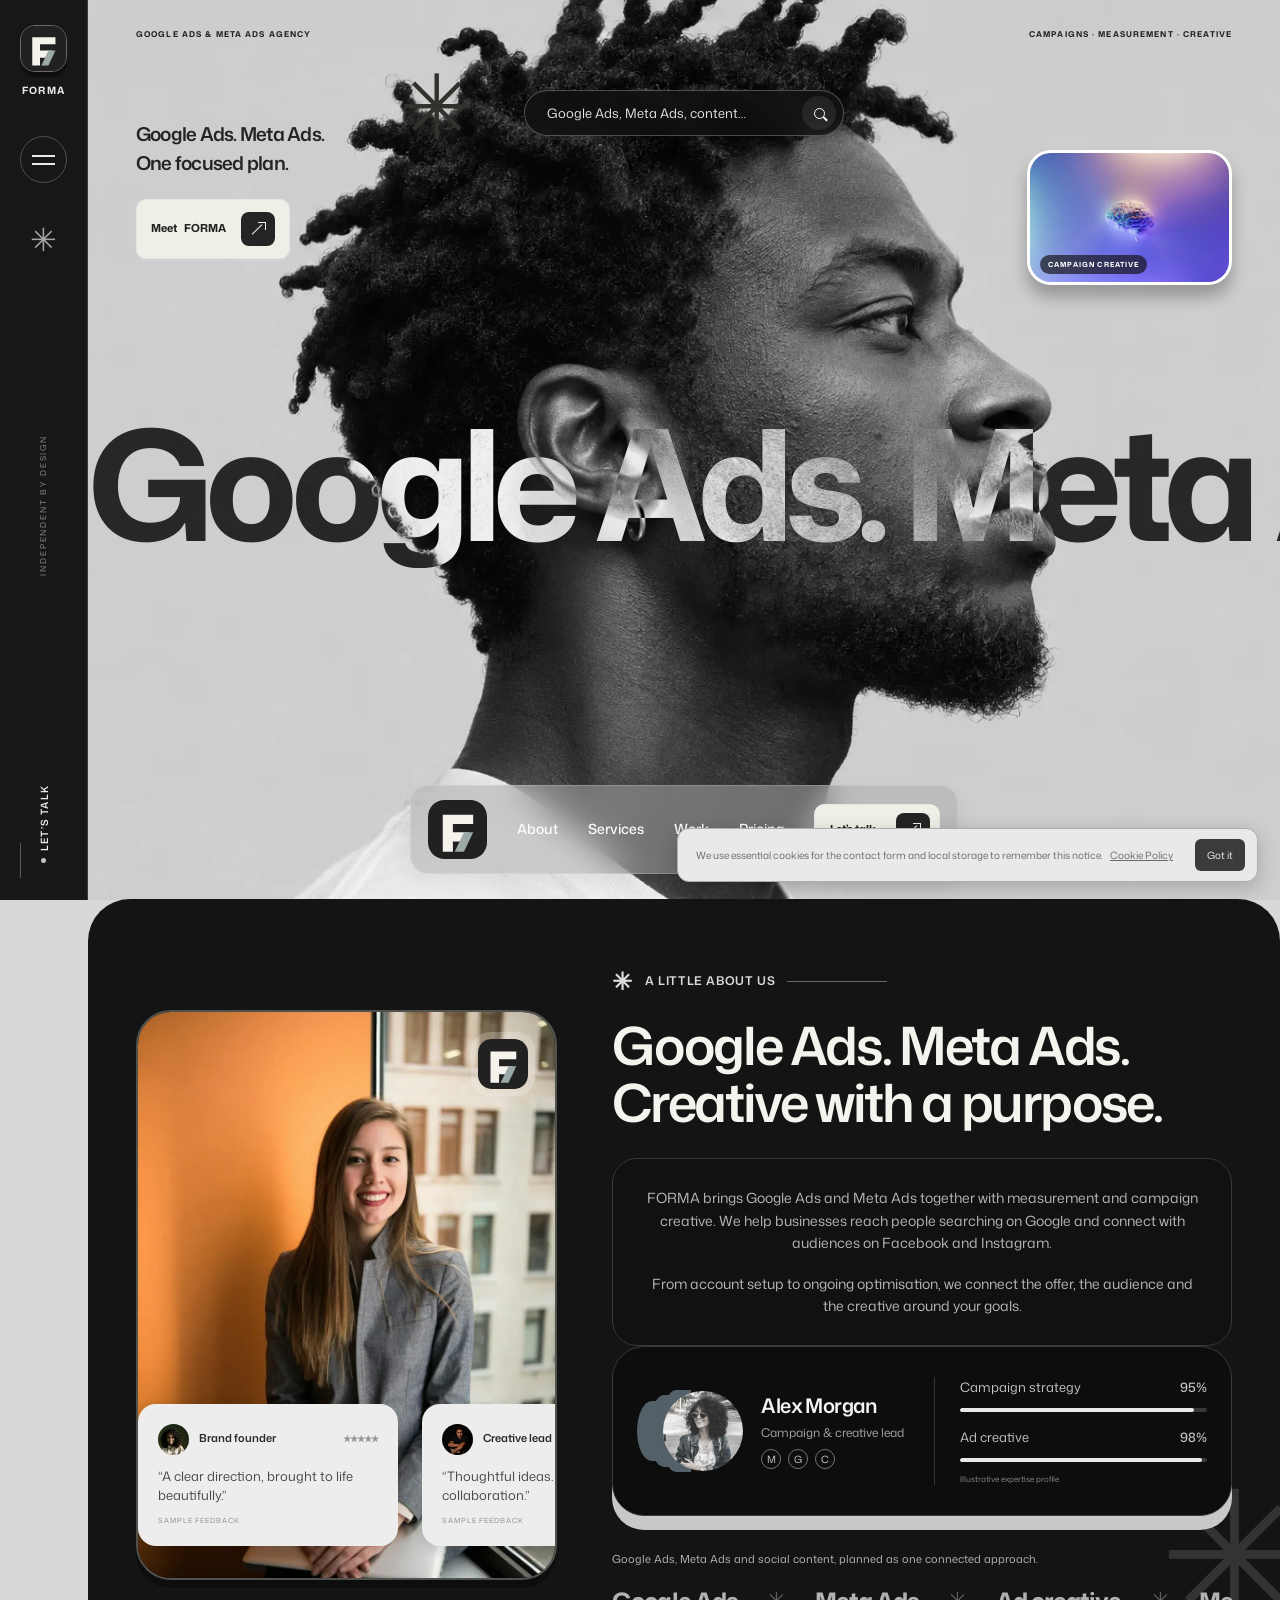
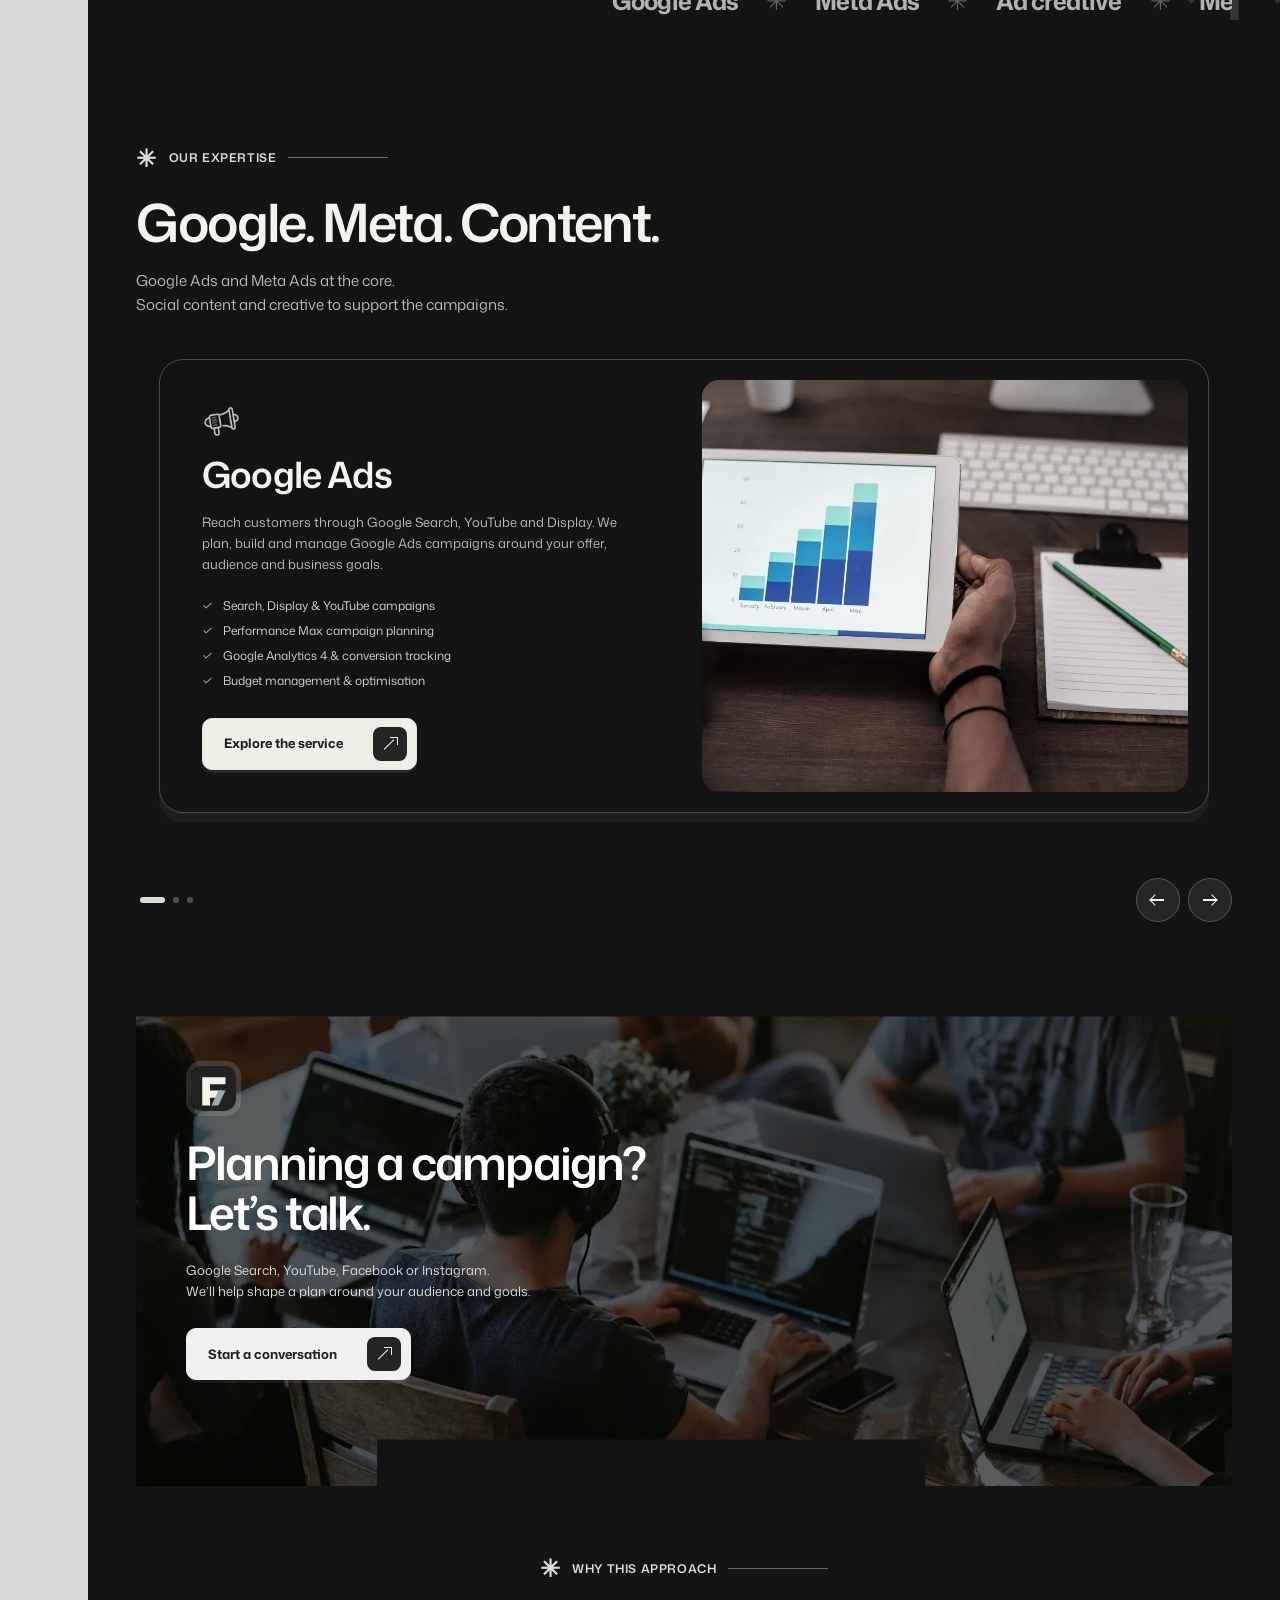
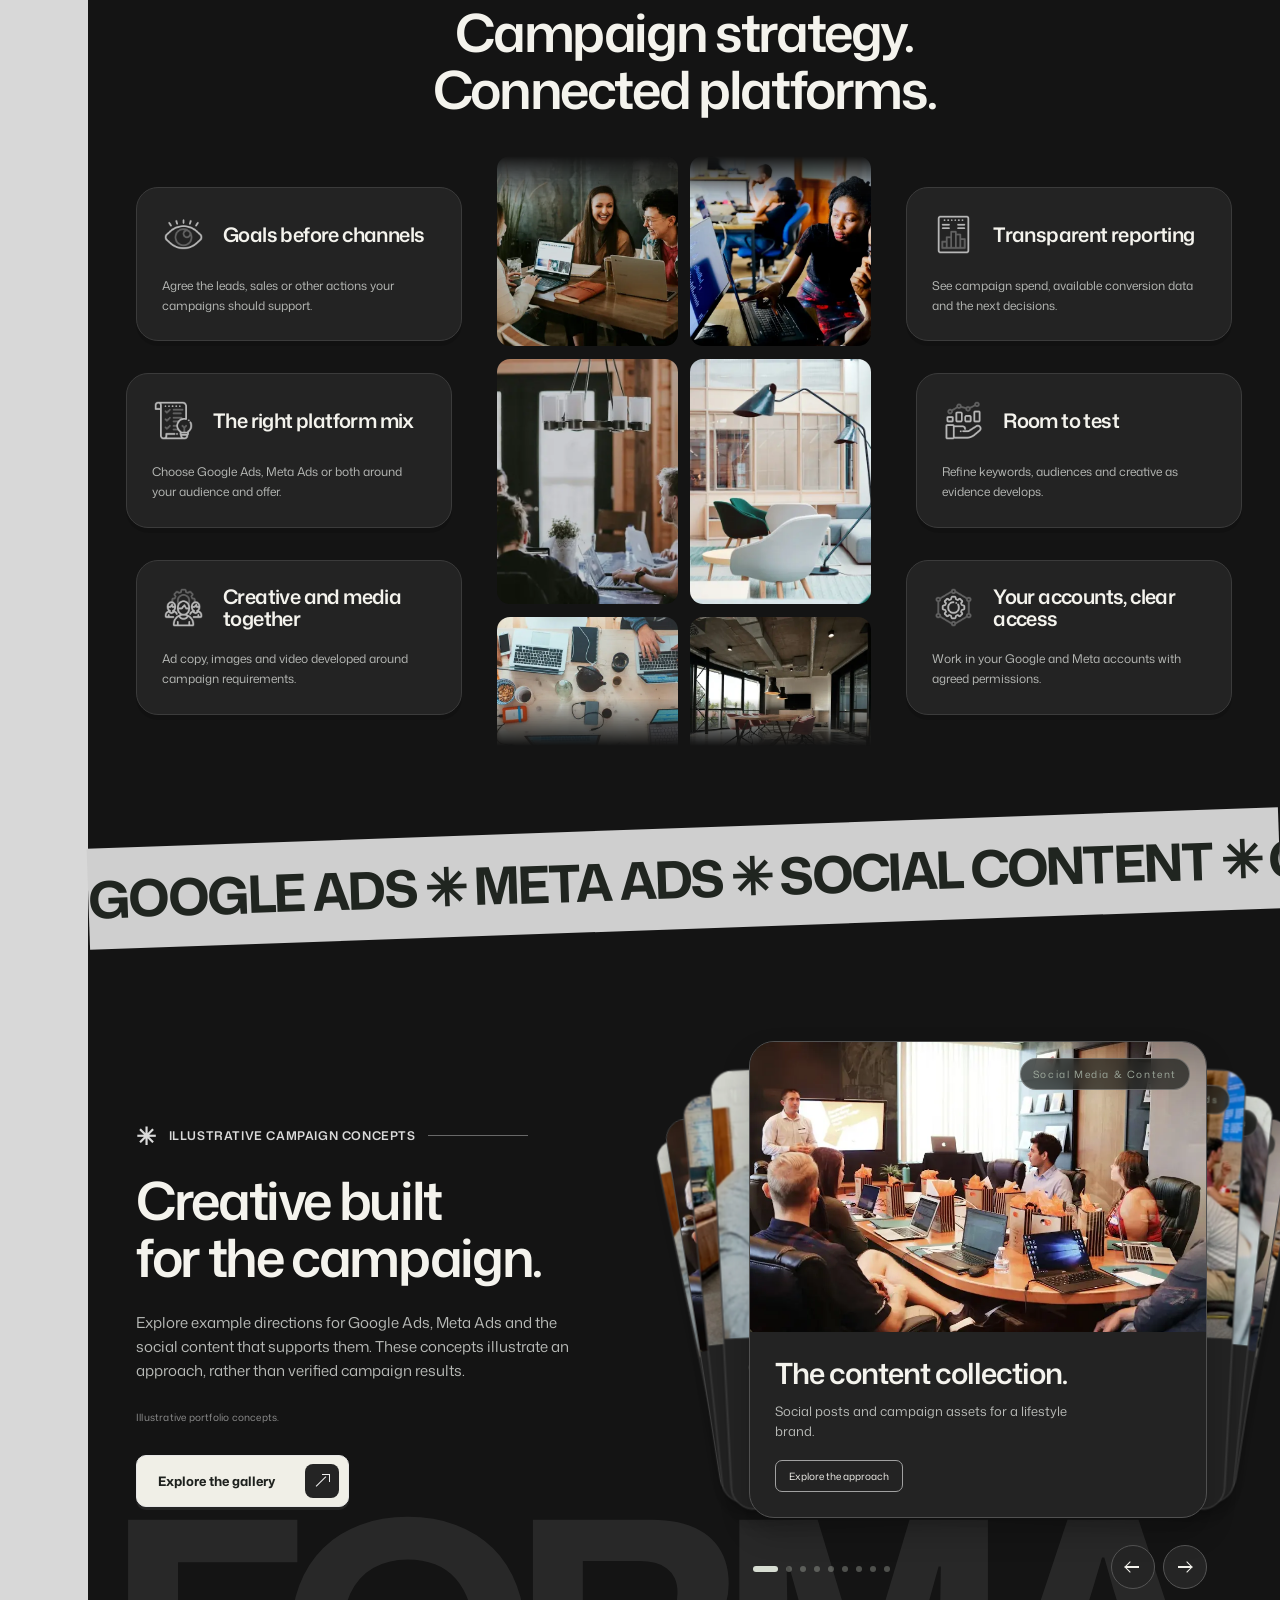
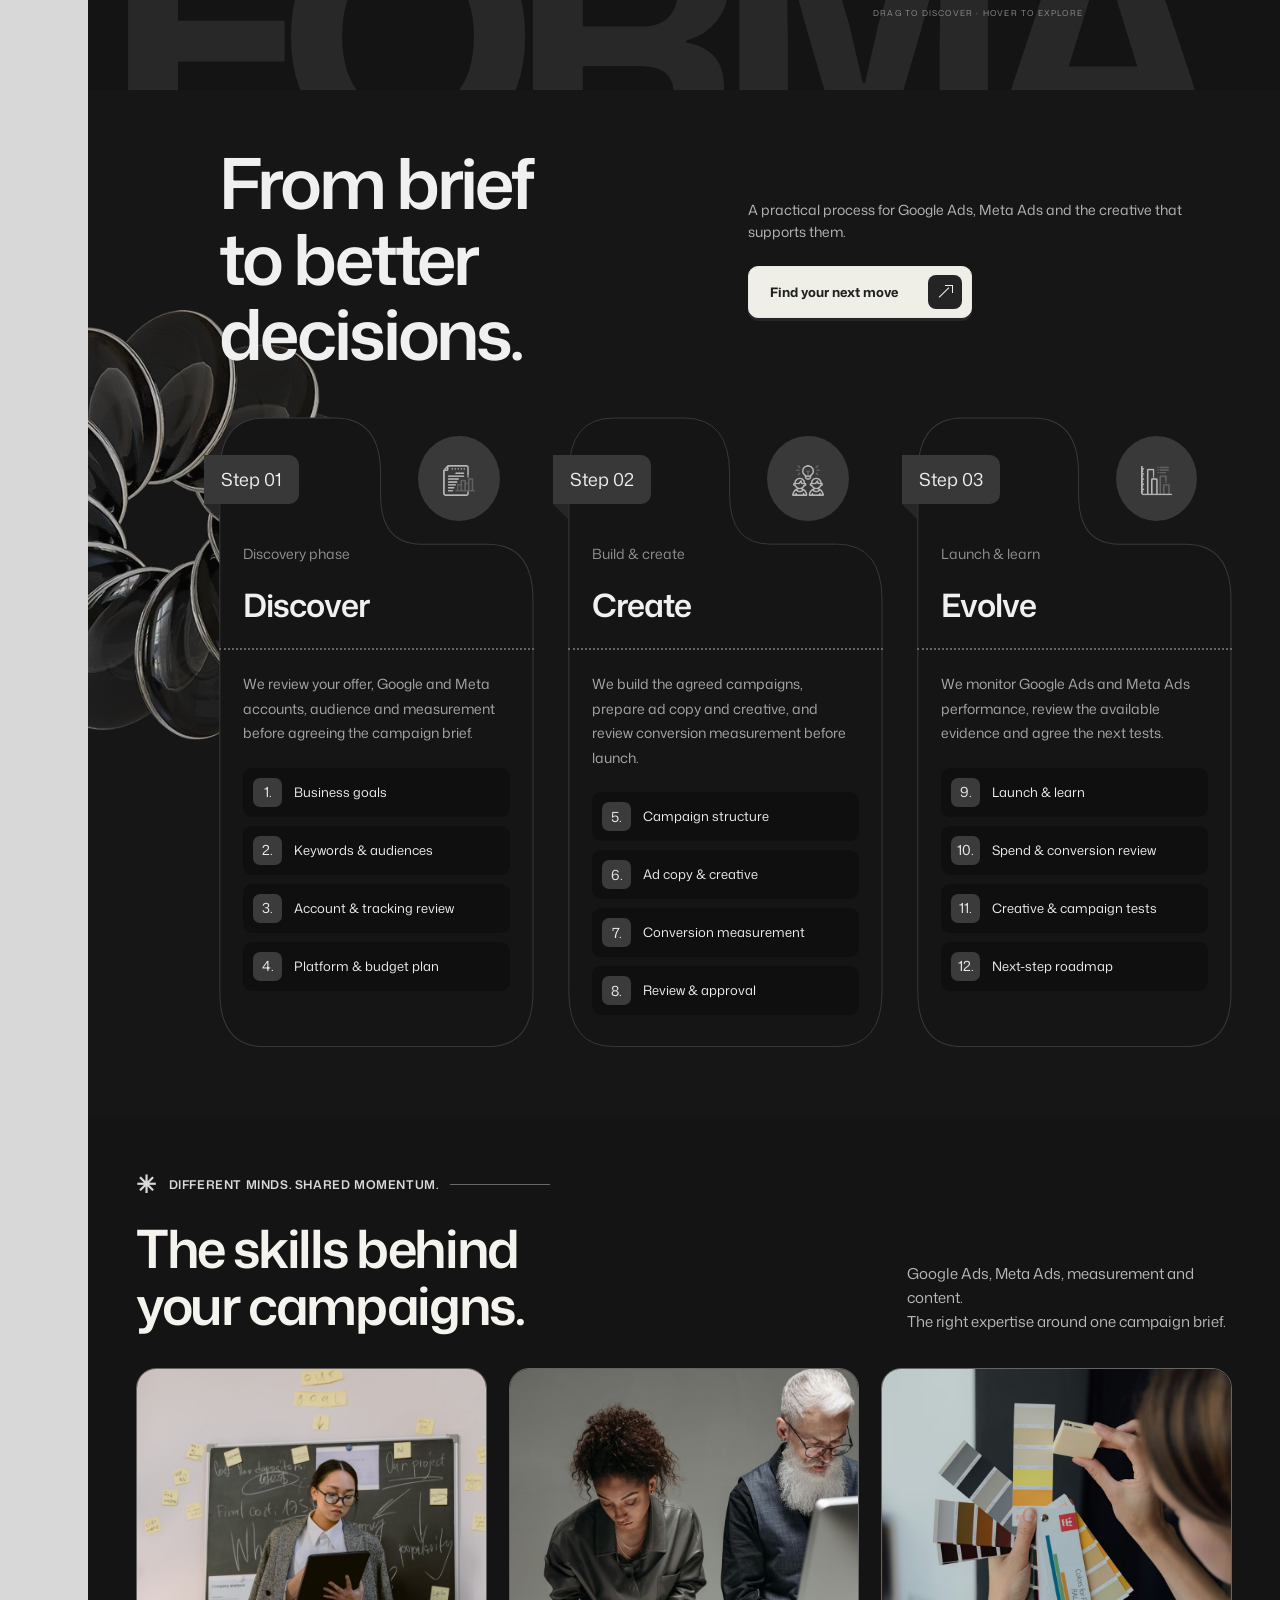
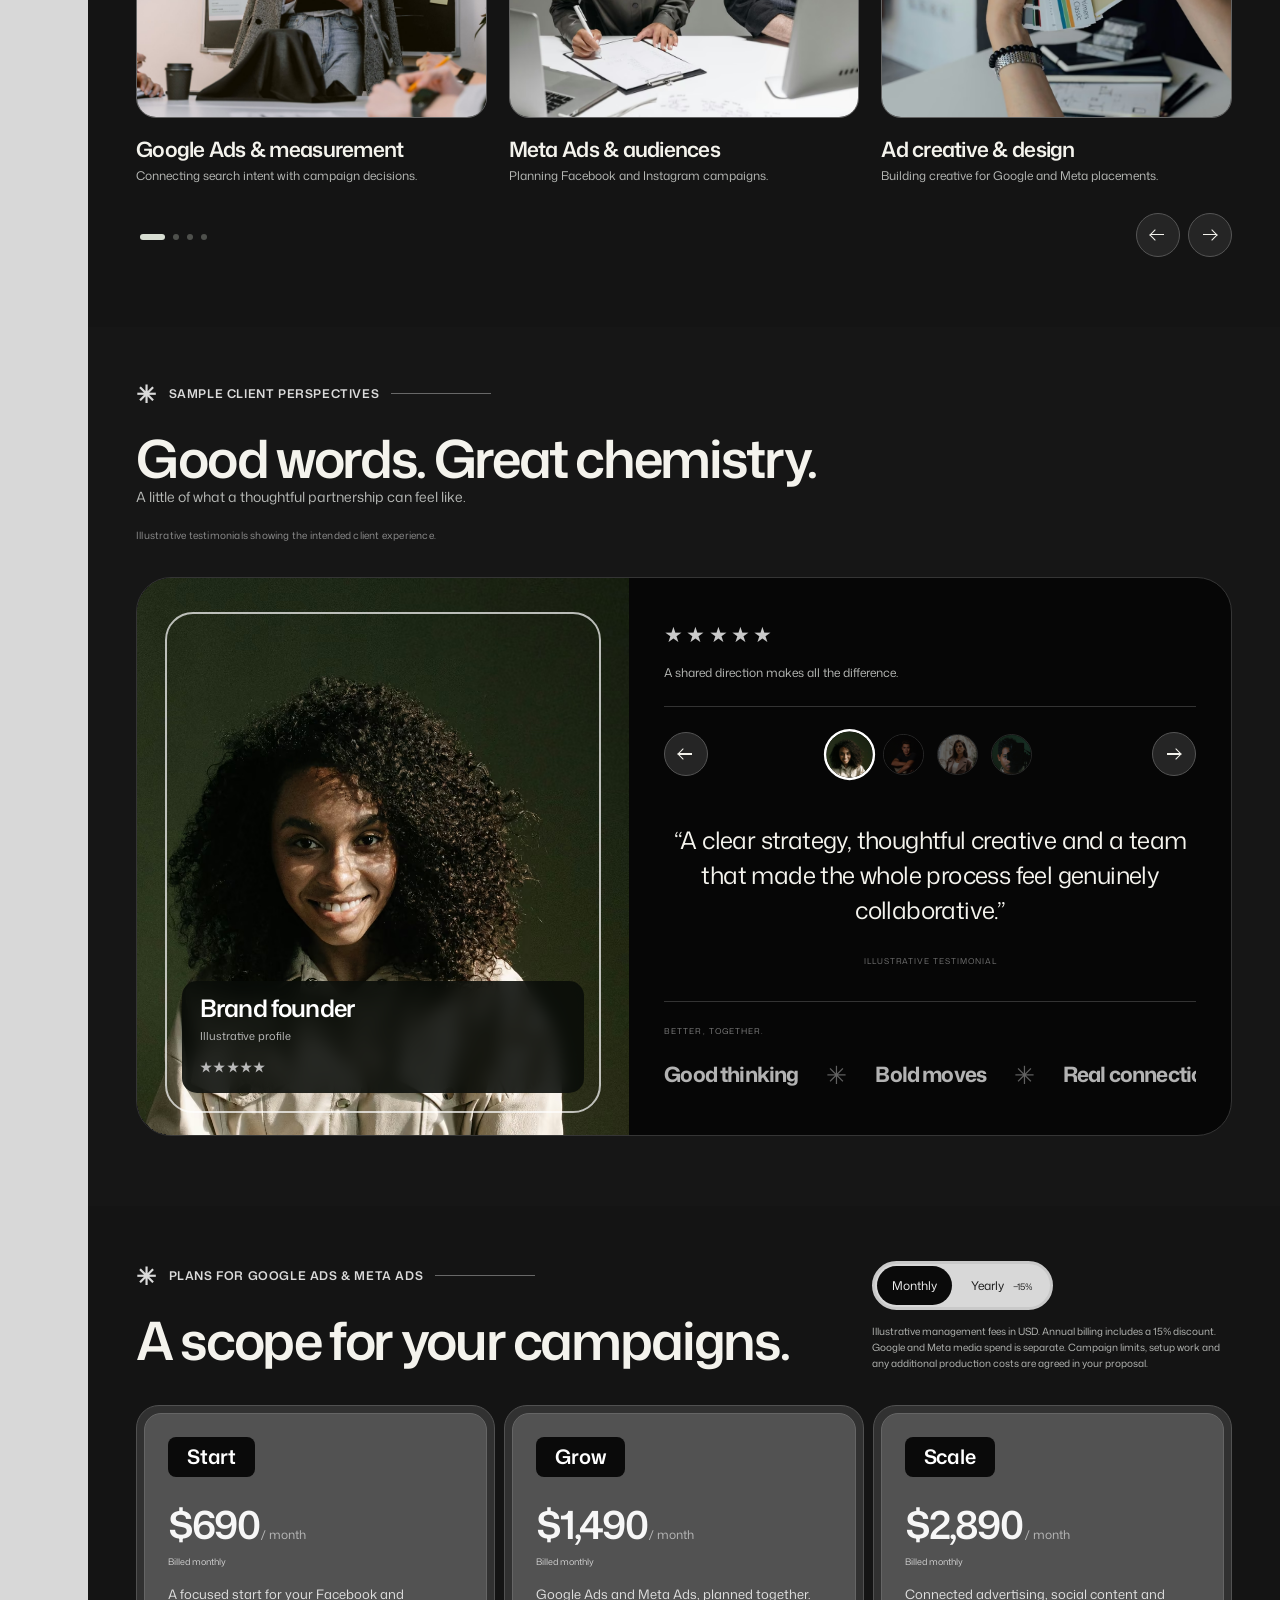
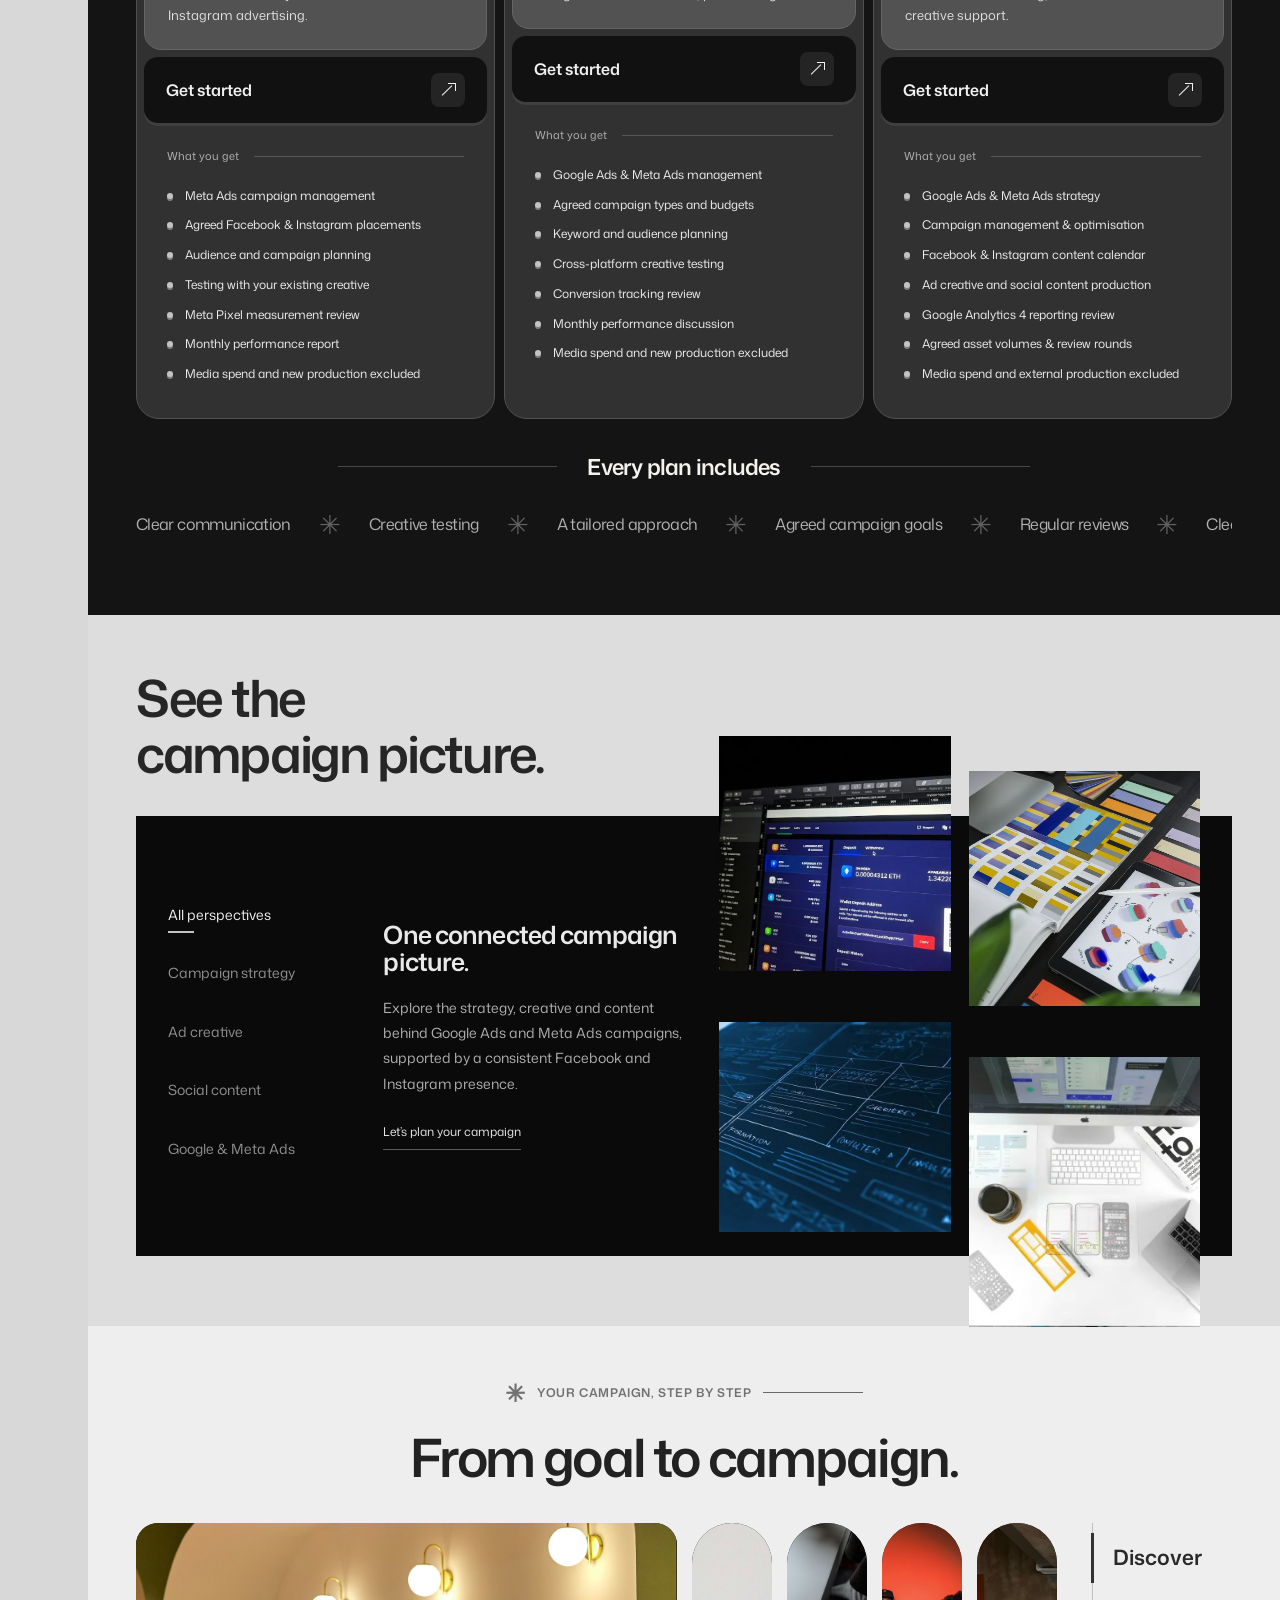
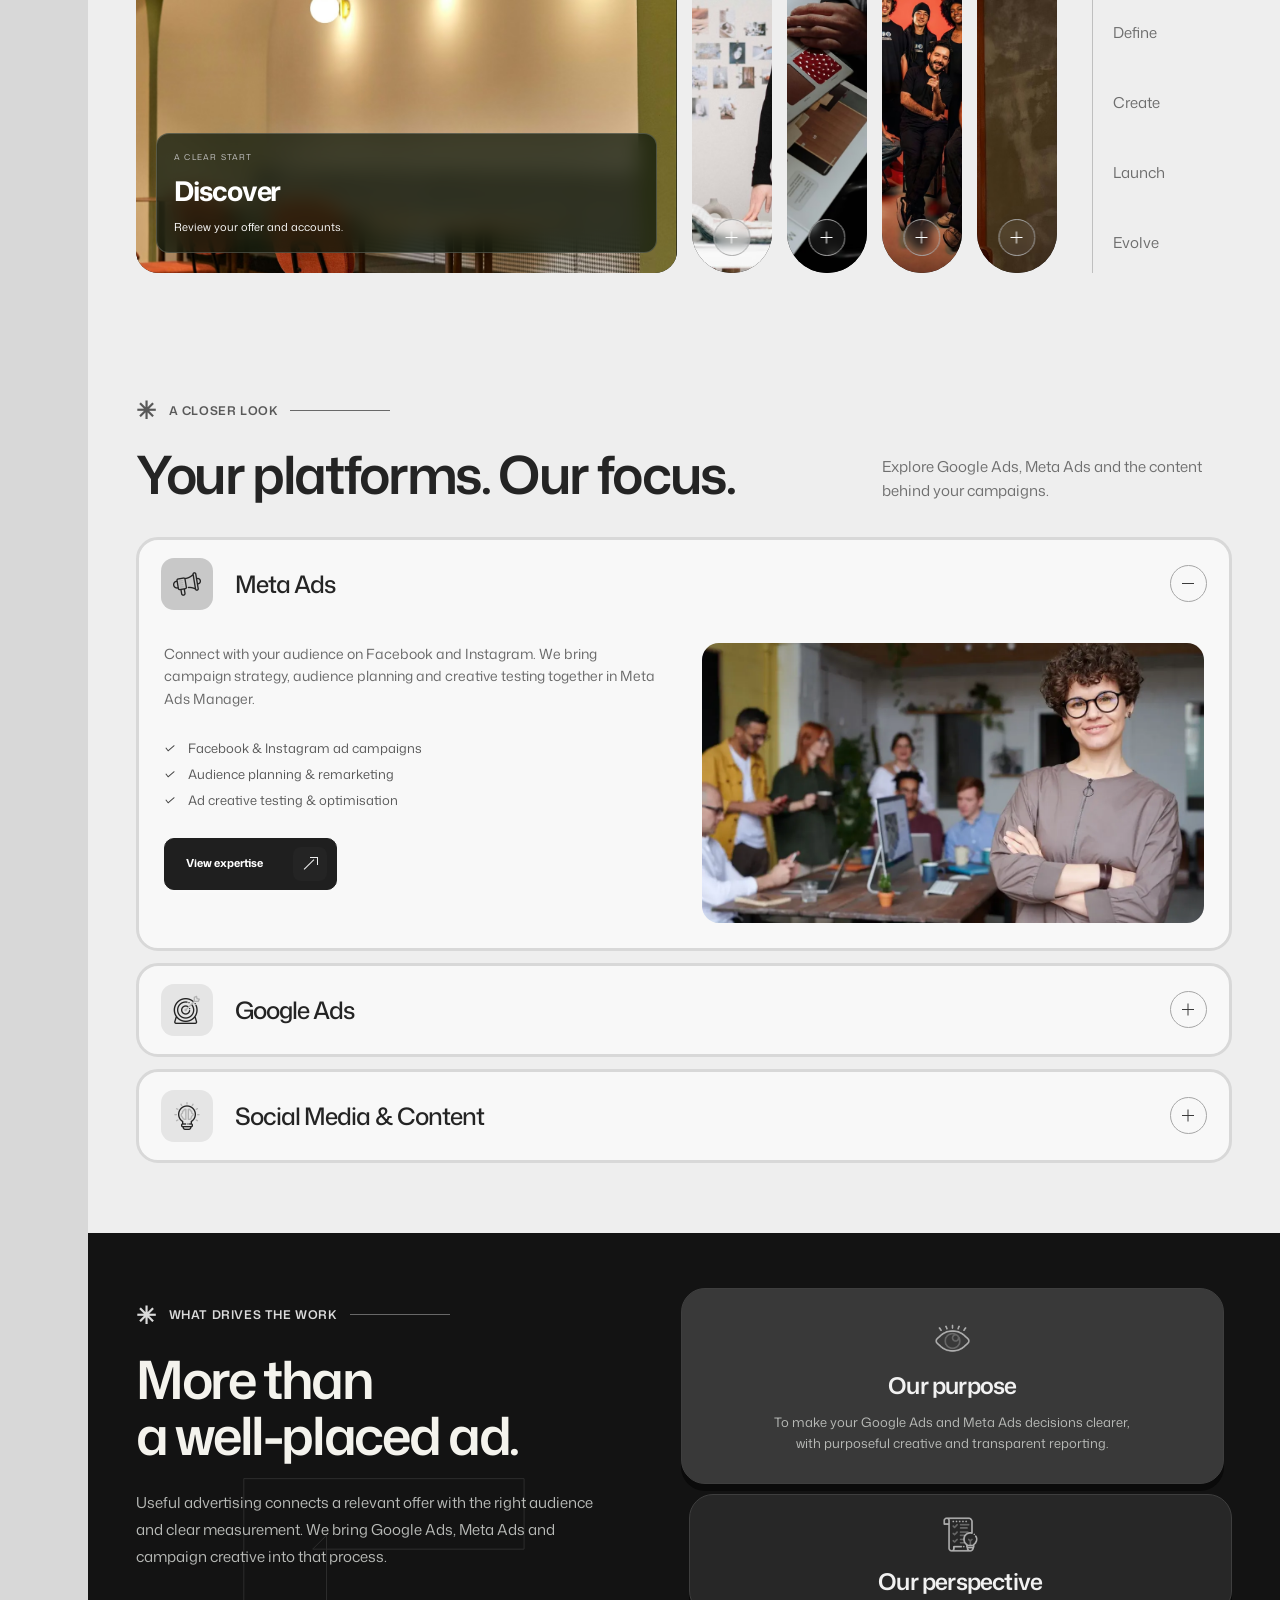
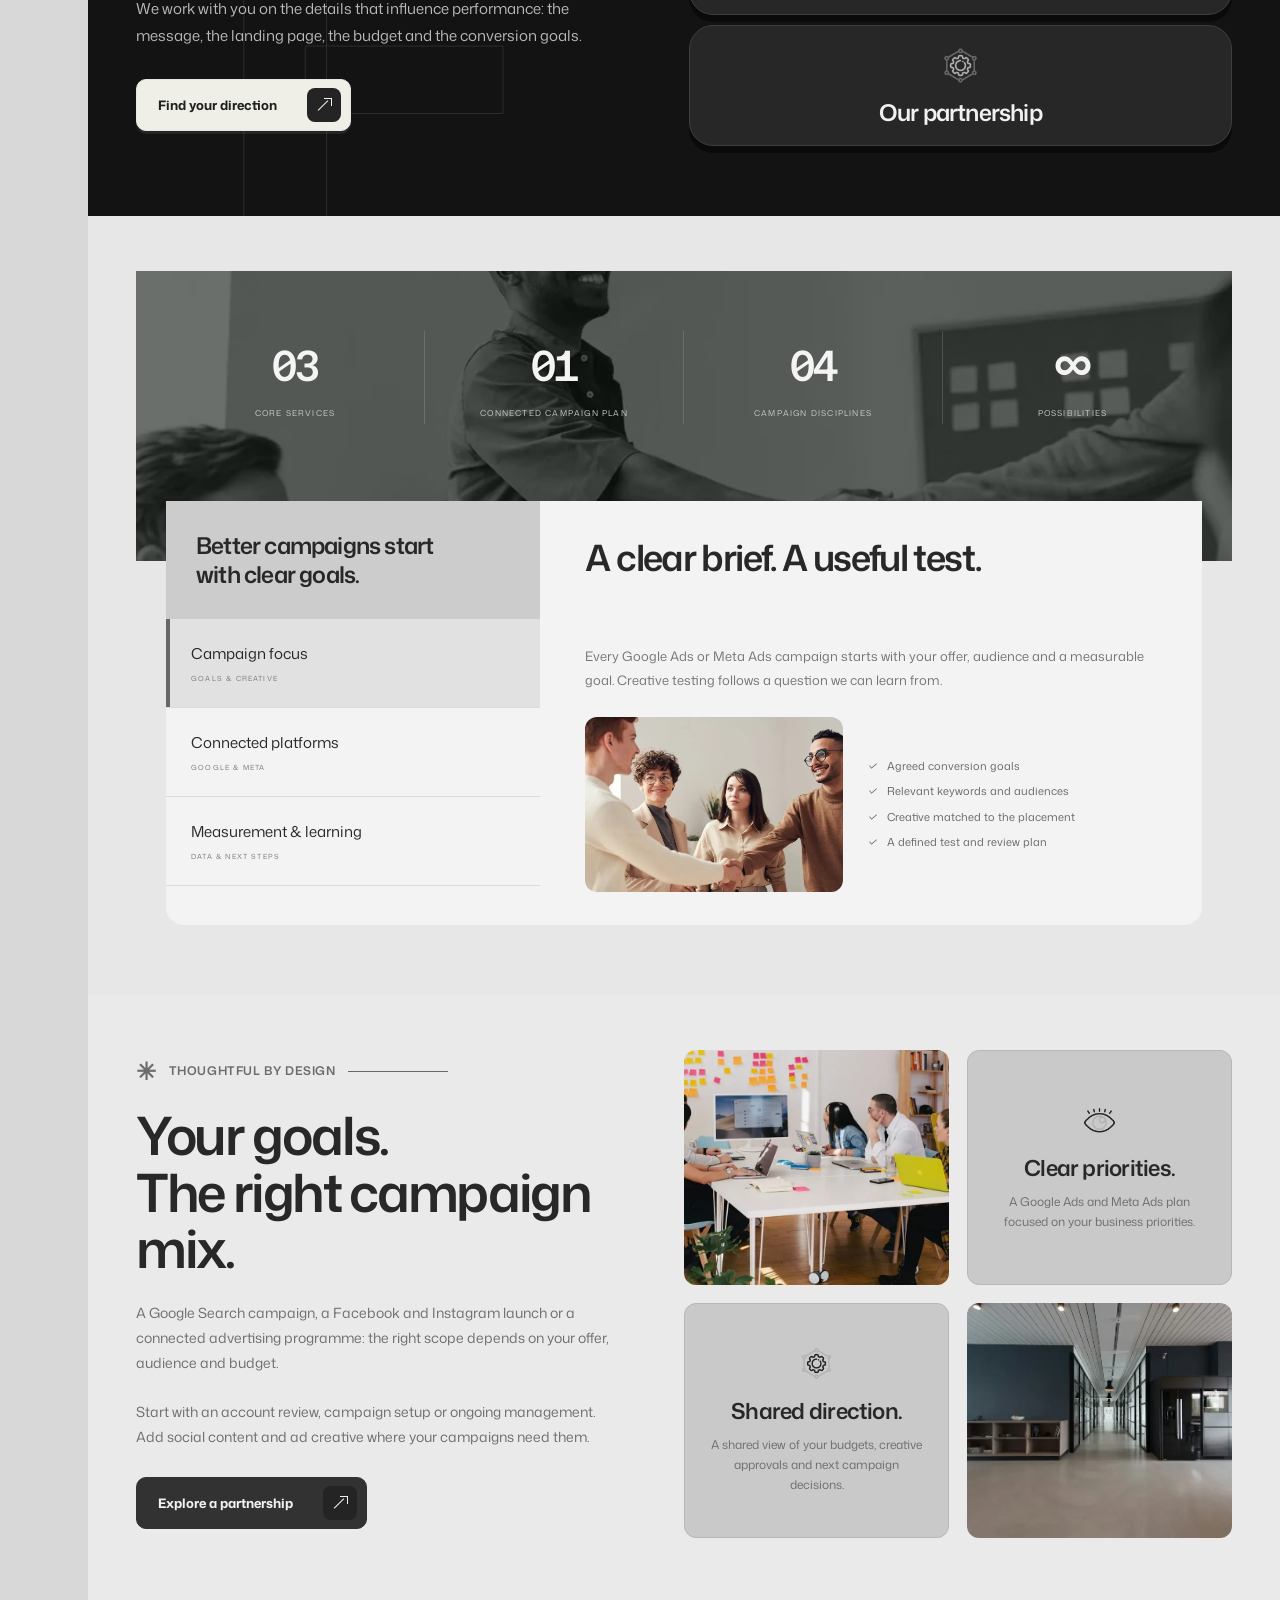
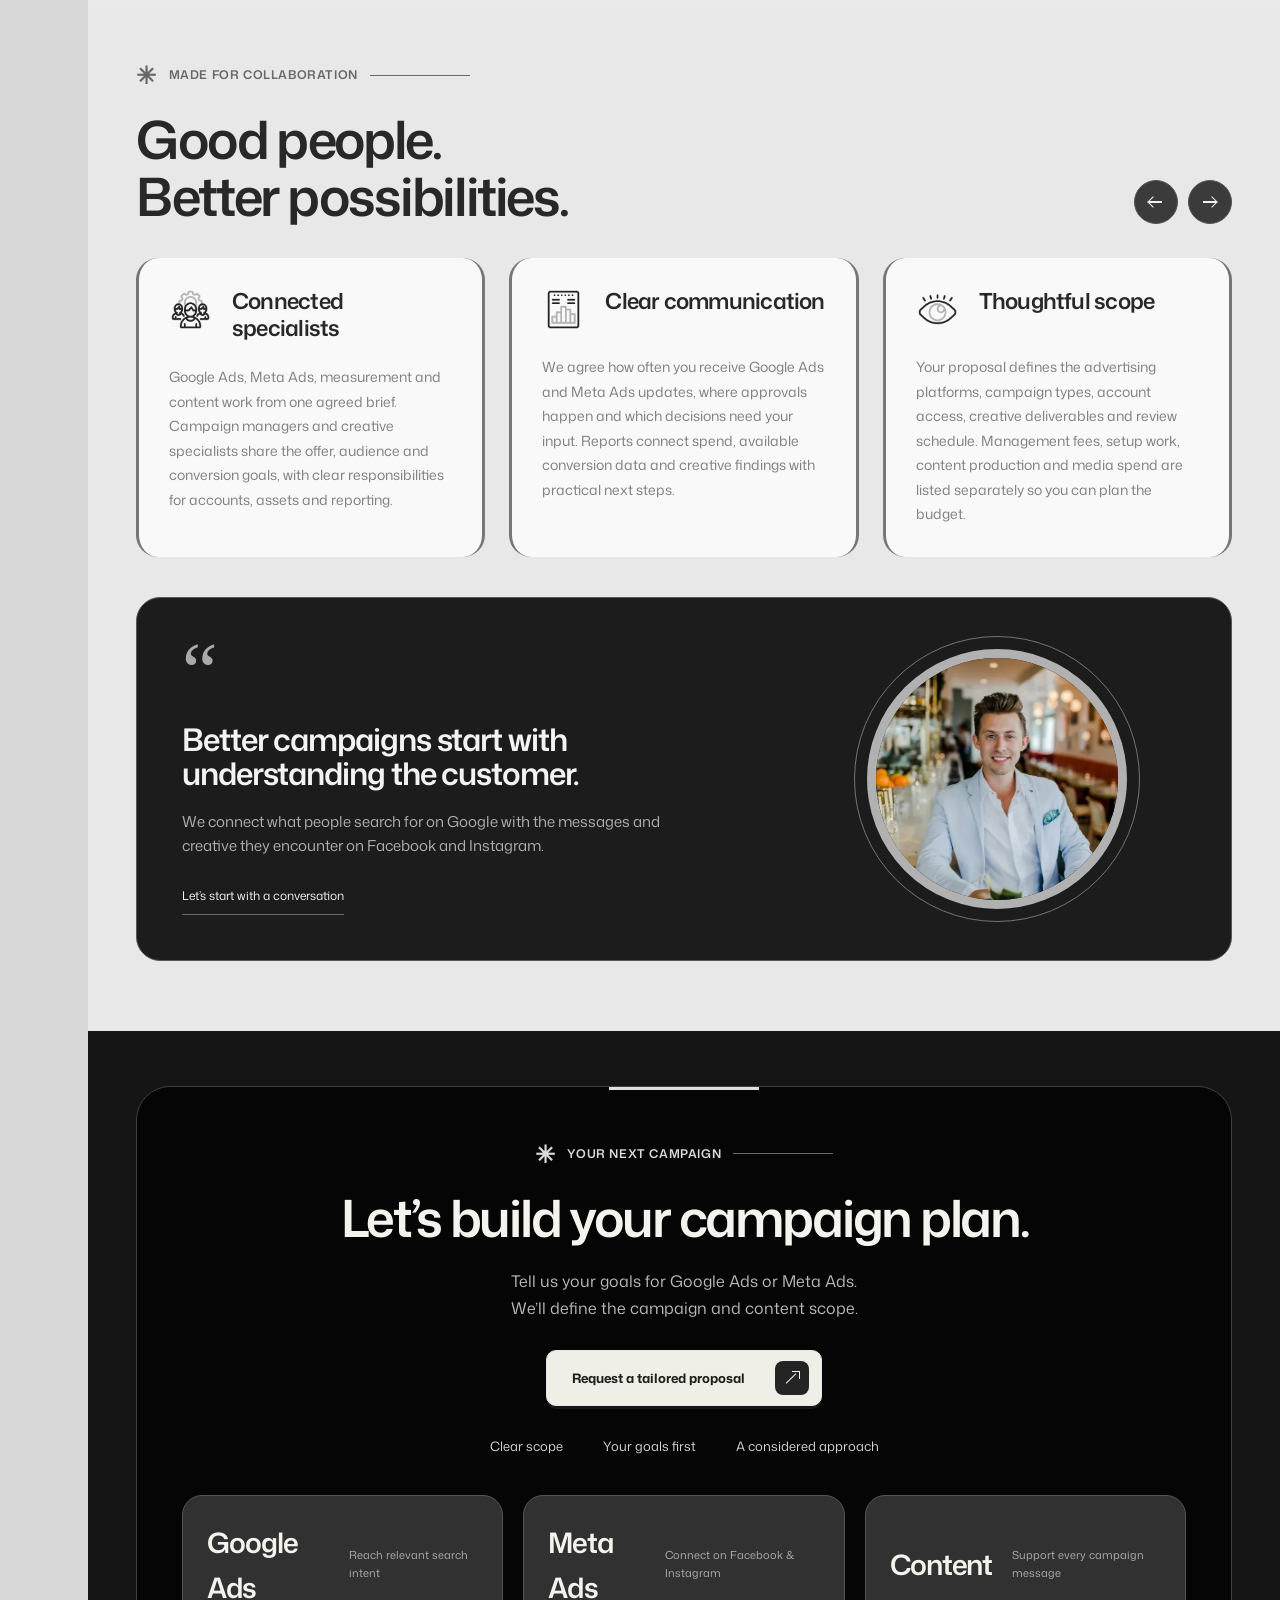
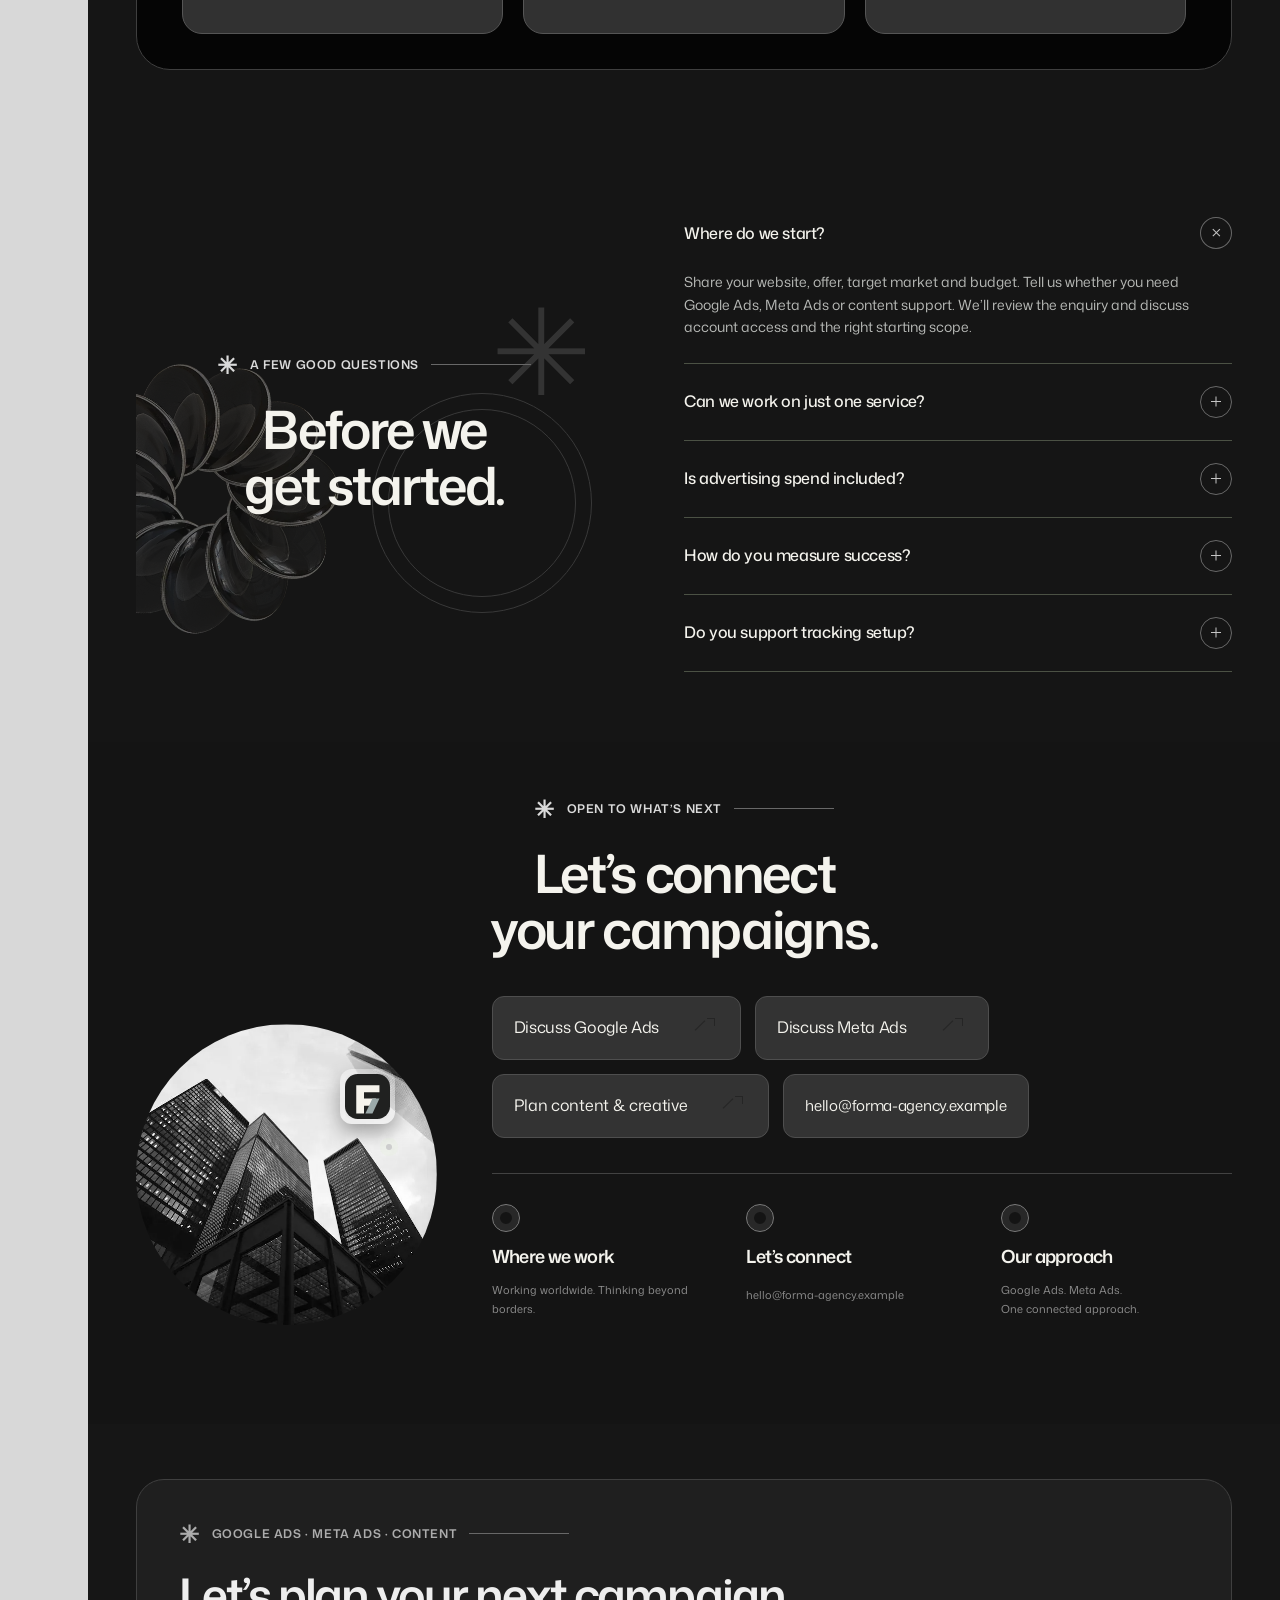
==== commit 97c4c6a0: "+" ====
--- a/index.html
+++ b/index.html
@@ -1,7 +1,7 @@
-<!doctype html><html lang="en"><head><meta charset="UTF-8"><meta name="viewport" content="width=device-width,initial-scale=1"><meta name="theme-color" content="#171817"><meta name="description" content="FORMA is an independent marketing agency bringing together social media, paid advertising, brand strategy and original content."><title>FORMA — Independent Marketing Agency</title><link rel="icon" href="assets/favicon.svg"><link rel="stylesheet" href="assets/swiper.css"><link rel="stylesheet" href="assets/aos.css"><link rel="stylesheet" href="assets/style.css"><link rel="stylesheet" href="assets/design-v2.css"><link rel="stylesheet" href="assets/design-v3.css"><script>document.documentElement.classList.add("is-loading");setTimeout(()=>document.documentElement.classList.remove("is-loading"),2500)</script><script defer src="assets/swiper.js"></script><script defer src="assets/aos.js"></script><script defer src="config/config.js"></script><script defer src="assets/app.js"></script></head><body data-page="home"><div class="page-transition" aria-hidden="true"><div class="loader-orbit"><span></span><span></span><span></span><img data-logo src="assets/logo.svg" alt=""></div><strong data-company>FORMA</strong><span class="loader-caption" data-config="shared.interface.strategy_creative_momentum">STRATEGY · CREATIVE · MOMENTUM</span><div class="loader-line"></div></div><header class="rail"><a class="brand" href="index.html" aria-label="Home" data-config="shared.common.home"><img data-logo src="assets/logo.svg" alt=""><span data-company>FORMA</span></a><button class="menu-toggle" aria-expanded="false" aria-controls="site-menu" aria-label="Open navigation"><span></span><span></span></button><a class="rail-mark" href="index.html#services" aria-label="Our expertise" data-config="shared.rail.our_expertise"><span>✳</span></a><span class="rail-note" data-config="shared.rail.independent_by_design">INDEPENDENT BY DESIGN</span><a class="rail-contact" href="index.html#contact" data-config="shared.rail.let_s_talk">LET’S TALK</a></header><dialog id="site-menu"><button class="menu-close" aria-label="Close navigation">×</button><div class="menu-inner"><img class="menu-logo" data-logo src="assets/logo.svg" alt=""><p data-config="shared.site-menu.good_things_start_with_a_conversation">Good things start with a conversation.</p><nav data-nav></nav><a data-email></a><span data-config="shared.site-menu.strategy_creativity_momentum">Strategy. Creativity. Momentum.</span></div></dialog><main><section class="hero" id="main"><div class="container hero-inner"><div class="hero-photo" data-parallax><img src="assets/hero-v2.webp" alt="Portrait of an independent creative" fetchpriority="high" width="1536" height="1024" data-config="pages.home.main.portrait_of_an_independent_creative"></div><div class="hero-top"><span data-config="pages.home.main.independent_marketing_agency">INDEPENDENT MARKETING AGENCY</span><span data-config="pages.home.main.strategy_meets_expression">STRATEGY MEETS EXPRESSION</span></div><div class="hero-copy"><p data-config="pages.home.main.good_ideas_deserve_a_bigger_audience">Good ideas deserve<br>a bigger audience.</p><a href="#about" class="button pale" data-config="pages.home.main.button_pale">Meet <span data-company>FORMA</span><span class="vector-arrow" aria-hidden="true"></span></a></div><div class="hero-search"><form role="search" id="site-search"><label class="sr-only" for="search-input" data-config="pages.home.main.search_our_expertise">Search our expertise</label><input id="search-input" type="search" placeholder="Search services, work or contact…" autocomplete="off" aria-controls="search-results" data-config="pages.home.main.input"><button aria-label="Search" type="submit"><span class="search-glyph"></span></button></form><div id="search-results" hidden aria-live="polite"></div></div><div class="hero-mini" aria-label="Creative inspiration slideshow"><img src="assets/mini-1.webp" alt="Abstract creative direction" class="mini-frame active" loading="lazy" data-config="pages.home.main.abstract_creative_direction"><img src="assets/mini-2.webp" alt="Abstract creative direction" class="mini-frame" loading="lazy" data-config="pages.home.main.abstract_creative_direction_2"><span class="mini-caption" data-config="pages.home.main.ideas_in_motion">IDEAS IN MOTION</span></div><h1 class="hero-marquee" aria-label="Make some real impact." data-config="pages.home.main.make_some_real_impact_make_some_real_impact"><span class="hero-marquee-track"><span>Make a real impact. ✳ </span><span aria-hidden="true">Make a real impact. ✳ </span></span></h1><nav class="hero-dock" aria-label="Hero navigation"><a class="dock-brand" href="#main" aria-label="Back to top" data-config="pages.home.main.back_to_top"><img data-logo src="assets/logo.svg" alt=""></a><a href="#about" data-config="pages.home.main.about">About</a><a href="#services" data-config="pages.home.main.services">Services</a><a href="#work" data-config="pages.home.main.work">Work</a><a href="#pricing" data-config="pages.home.main.pricing">Pricing</a><a class="button" href="#contact" data-config="pages.home.main.let_s_talk">Let’s talk <span class="vector-arrow" aria-hidden="true"></span></a></nav><span class="hero-asterisk" aria-hidden="true">✳</span></div></section><div class="dark-body"><section class="section about" id="about"><div class="container two-col"><div class="about-photo" data-aos="fade-right"><img src="assets/about.webp" alt="Creative perspective in the studio" loading="lazy" width="1000" height="1200" data-config="pages.home.about.creative_perspective_in_the_studio"><img class="image-logo" data-logo src="assets/logo.svg" alt=""><div class="photo-reviews"><div class="ticker-track"><div><article class="mini-review"><div><img src="assets/review-1.avif" alt="Illustrative reviewer" class="" loading="lazy" data-config="pages.home.about.illustrative_reviewer"><span data-config="pages.home.about.brand_founder">Brand founder</span><b>★★★★★</b></div><p data-config="pages.home.about.a_clear_direction_brought_to_life_beautifully">“A clear direction, brought to life beautifully.”</p><small data-config="pages.home.about.sample_feedback">Sample feedback</small></article><article class="mini-review"><div><img src="assets/review-2.avif" alt="Illustrative reviewer" class="" loading="lazy" data-config="pages.home.about.illustrative_reviewer_2"><span data-config="pages.home.about.creative_lead">Creative lead</span><b>★★★★★</b></div><p data-config="pages.home.about.thoughtful_ideas_an_effortless_collaboration">“Thoughtful ideas. An effortless collaboration.”</p><small data-config="pages.home.about.sample_feedback_2">Sample feedback</small></article><article class="mini-review"><div><img src="assets/review-3.avif" alt="Illustrative reviewer" class="" loading="lazy" data-config="pages.home.about.illustrative_reviewer_3"><span data-config="pages.home.about.business_owner">Business owner</span><b>★★★★★</b></div><p data-config="pages.home.about.finally_a_story_that_feels_like_our_brand">“Finally, a story that feels like our brand.”</p><small data-config="pages.home.about.sample_feedback_3">Sample feedback</small></article></div><div aria-hidden="true"><article class="mini-review"><div><img src="assets/review-1.avif" alt="Illustrative reviewer" class="" loading="lazy" data-config="pages.home.about.illustrative_reviewer_4"><span data-config="pages.home.about.brand_founder_2">Brand founder</span><b>★★★★★</b></div><p data-config="pages.home.about.a_clear_direction_brought_to_life_beautifully_2">“A clear direction, brought to life beautifully.”</p><small data-config="pages.home.about.sample_feedback_4">Sample feedback</small></article><article class="mini-review"><div><img src="assets/review-2.avif" alt="Illustrative reviewer" class="" loading="lazy" data-config="pages.home.about.illustrative_reviewer_5"><span data-config="pages.home.about.creative_lead_2">Creative lead</span><b>★★★★★</b></div><p data-config="pages.home.about.thoughtful_ideas_an_effortless_collaboration_2">“Thoughtful ideas. An effortless collaboration.”</p><small data-config="pages.home.about.sample_feedback_5">Sample feedback</small></article><article class="mini-review"><div><img src="assets/review-3.avif" alt="Illustrative reviewer" class="" loading="lazy" data-config="pages.home.about.illustrative_reviewer_6"><span data-config="pages.home.about.business_owner_2">Business owner</span><b>★★★★★</b></div><p data-config="pages.home.about.finally_a_story_that_feels_like_our_brand_2">“Finally, a story that feels like our brand.”</p><small data-config="pages.home.about.sample_feedback_6">Sample feedback</small></article></div></div></div></div><div data-aos="fade-up"><span class="section-label" data-config="pages.home.about.a_little_about_us">A LITTLE ABOUT US</span><h2 data-config="pages.home.about.creative_minds_commercial_instinct">Creative minds.<br>Commercial instinct.</h2><div class="about-box"><p data-config="pages.home.about.we_connect_bold_thinking_with_purposeful_marketing_from_th">We connect bold thinking with purposeful marketing. From the first spark of an idea to a campaign in motion, we help brands find their voice — and their people.</p><p data-config="pages.home.about.no_noise_for_the_sake_of_it_just_the_right_story_told_in_t">No noise for the sake of it. Just the right story, told in the right places.</p></div><div class="about-bottom"><div class="founder-profile"><div class="founder-photo"><i></i><i></i><i></i><img src="assets/founder.webp" alt="Illustrative creative lead" class="" loading="lazy" data-config="shared.common.illustrative_creative_lead"></div><div><h3 data-founder-name>Your full name</h3><p data-founder-role>Creative lead</p><nav aria-label="Explore our disciplines"><a href="social-media.html" aria-label="Social media" data-config="shared.common.s">S</a><a href="paid-advertising.html" aria-label="Paid advertising" data-config="shared.common.p">P</a><a href="brand-content.html" aria-label="Brand and content" data-config="shared.common.b">B</a></nav></div></div><div class="focus-bars"><div><span data-config="pages.home.about.strategic_thinking">Strategic thinking</span><b>95%</b><i style="--progress:95%"></i></div><div><span data-config="pages.home.about.creative_direction">Creative direction</span><b>98%</b><i style="--progress:98%"></i></div><small data-config="pages.home.about.illustrative_expertise_profile">Illustrative expertise profile</small></div></div><p class="partners-caption" data-config="pages.home.about.a_connected_approach_from_first_idea_to_next_chapter">A connected approach, from first idea to next chapter.</p><div class="brand-ticker"><div class="ticker-track"><div><span data-config="pages.home.about.strategy">Strategy</span><b aria-hidden="true">✳</b><span data-config="pages.home.about.storytelling">Storytelling</span><b aria-hidden="true">✳</b><span data-config="pages.home.about.creative">Creative</span><b aria-hidden="true">✳</b><span data-config="pages.home.about.performance">Performance</span><b aria-hidden="true">✳</b><span data-config="pages.home.about.community">Community</span><b aria-hidden="true">✳</b></div><div aria-hidden="true"><span data-config="pages.home.about.strategy_2">Strategy</span><b aria-hidden="true">✳</b><span data-config="pages.home.about.storytelling_2">Storytelling</span><b aria-hidden="true">✳</b><span data-config="pages.home.about.creative_2">Creative</span><b aria-hidden="true">✳</b><span data-config="pages.home.about.performance_2">Performance</span><b aria-hidden="true">✳</b><span data-config="pages.home.about.community_2">Community</span><b aria-hidden="true">✳</b></div></div></div></div></div></section><section class="section services" id="services"><div class="container"><div class="section-head" data-aos="fade-up"><div><span class="section-label" data-config="pages.home.services.our_expertise">OUR EXPERTISE</span><h2 data-config="pages.home.services.strategy_in_action">Strategy in action.</h2></div><p data-config="pages.home.services.three_disciplines_one_connected_approach_built_around_what">Three disciplines. One connected approach.<br>Built around what your brand needs next.</p></div><div class="swiper service-swiper"><div class="swiper-wrapper" id="service-cards"></div></div><div class="slider-controls"><div class="service-pagination"></div><div><button class="slider-button service-prev" aria-label="Previous service">←</button><button class="slider-button service-next" aria-label="Next service">→</button></div></div></div></section><section class="project-call parallax-call"><div class="container"><div class="project-mask"><img class="parallax-media" src="assets/project-wide.webp" alt="Marketing team discussing a campaign" loading="lazy" data-config="pages.home.project_call_parallax_call.marketing_team_discussing_a_campaign"><div class="project-shade"></div><div class="project-copy"><img data-logo src="assets/logo.svg" alt=""><h2 data-config="pages.home.project_call_parallax_call.have_a_project_we_re_ready">Have a project?<br>We’re ready.</h2><p data-config="pages.home.project_call_parallax_call.a_launch_a_new_audience_a_bold_next_chapter_let_s_find_the">A launch, a new audience, a bold next chapter.<br>Let’s find the right direction together.</p><a class="button" href="#contact" data-config="pages.home.project_call_parallax_call.start_a_conversation">Start a conversation <span class="vector-arrow" aria-hidden="true"></span></a></div></div></div></section><section class="section why"><div class="container"><div class="center-head" data-aos="fade-up"><span class="section-label" data-config="pages.home.why.why_we_work">WHY WE WORK</span><h2 data-config="pages.home.why.creative_thinking_connected_strategy">Creative thinking.<br>Connected strategy.</h2></div><div class="why-grid"><div class="why-list"><article class="benefit-card" data-aos="fade-up"><div><img src="assets/purpose.png" alt="" data-config="shared.common.img"><h3 data-config="pages.home.why.results_with_purpose">Results with purpose</h3></div><p data-config="pages.home.why.a_clear_strategy_built_around_your_business_goals">A clear strategy built around your business goals.</p></article><article class="benefit-card" data-aos="fade-up"><div><img src="assets/distinctive.png" alt="" data-config="pages.home.why.img_2"><h3 data-config="pages.home.why.made_around_you">Made around you</h3></div><p data-config="pages.home.why.your_audience_your_voice_your_ambitions">Your audience, your voice, your ambitions.</p></article><article class="benefit-card" data-aos="fade-up"><div><img src="assets/teamwork.png" alt="" data-config="shared.common.img_3"><h3 data-config="pages.home.why.connected_expertise">Connected expertise</h3></div><p data-config="pages.home.why.creative_content_and_media_working_as_one">Creative, content and media working as one.</p></article></div><div class="opposing-photos"><div class="photo-column"><div><img src="assets/strip-1.webp" alt="Creative team and studio inspiration" class="" loading="lazy" data-config="pages.home.why.creative_team_and_studio_inspiration"><img src="assets/strip-2.webp" alt="Creative team and studio inspiration" class="" loading="lazy" data-config="pages.home.why.creative_team_and_studio_inspiration_2"><img src="assets/strip-3.webp" alt="Creative team and studio inspiration" class="" loading="lazy" data-config="pages.home.why.creative_team_and_studio_inspiration_3"></div><div aria-hidden="true"><img src="assets/strip-1.webp" alt="Creative team and studio inspiration" class="" loading="lazy" data-config="pages.home.why.creative_team_and_studio_inspiration_4"><img src="assets/strip-2.webp" alt="Creative team and studio inspiration" class="" loading="lazy" data-config="pages.home.why.creative_team_and_studio_inspiration_5"><img src="assets/strip-3.webp" alt="Creative team and studio inspiration" class="" loading="lazy" data-config="pages.home.why.creative_team_and_studio_inspiration_6"></div></div><div class="photo-column"><div><img src="assets/strip-4.webp" alt="Creative team and studio inspiration" class="" loading="lazy" data-config="pages.home.why.creative_team_and_studio_inspiration_7"><img src="assets/strip-5.webp" alt="Creative team and studio inspiration" class="" loading="lazy" data-config="pages.home.why.creative_team_and_studio_inspiration_8"><img src="assets/strip-6.webp" alt="Creative team and studio inspiration" class="" loading="lazy" data-config="pages.home.why.creative_team_and_studio_inspiration_9"></div><div aria-hidden="true"><img src="assets/strip-4.webp" alt="Creative team and studio inspiration" class="" loading="lazy" data-config="pages.home.why.creative_team_and_studio_inspiration_10"><img src="assets/strip-5.webp" alt="Creative team and studio inspiration" class="" loading="lazy" data-config="pages.home.why.creative_team_and_studio_inspiration_11"><img src="assets/strip-6.webp" alt="Creative team and studio inspiration" class="" loading="lazy" data-config="pages.home.why.creative_team_and_studio_inspiration_12"></div></div></div><div class="why-list"><article class="benefit-card" data-aos="fade-up"><div><img src="assets/report.png" alt="" data-config="pages.home.why.img_4"><h3 data-config="pages.home.why.open_communication">Open communication</h3></div><p data-config="pages.home.why.a_clear_view_of_the_work_and_what_comes_next">A clear view of the work and what comes next.</p></article><article class="benefit-card" data-aos="fade-up"><div><img src="assets/grow.png" alt="" data-config="pages.home.why.img_5"><h3 data-config="pages.home.why.space_to_grow">Space to grow</h3></div><p data-config="pages.home.why.a_flexible_scope_that_evolves_with_your_priorities">A flexible scope that evolves with your priorities.</p></article><article class="benefit-card" data-aos="fade-up"><div><img src="assets/partnership.png" alt="" data-config="shared.common.img_6"><h3 data-config="pages.home.why.a_shared_ambition">A shared ambition</h3></div><p data-config="pages.home.why.a_thoughtful_partnership_from_brief_to_launch">A thoughtful partnership, from brief to launch.</p></article></div></div></div></section><div class="marquee" aria-hidden="true"><div>GOOD THINKING ✳ BOLD MOVES ✳ REAL CONNECTION ✳ GOOD THINKING ✳ BOLD MOVES ✳ REAL CONNECTION ✳ </div></div><section class="section work" id="work"><div class="container"><div class="work-word" data-company aria-hidden="true">FORMA</div><div class="portfolio-layout"><div class="portfolio-intro" data-aos="fade-up"><span class="section-label" data-config="pages.home.work.selected_concepts">SELECTED CONCEPTS</span><h2 data-config="pages.home.work.big_ideas_real_world_energy">Big ideas.<br>Real-world energy.</h2><p data-config="pages.home.work.from_a_distinctive_brand_story_to_a_campaign_that_starts_a">From a distinctive brand story to a campaign that starts a conversation. Explore a few creative directions we can build together.</p><p class="sample-note" data-config="pages.home.work.illustrative_portfolio_concepts">Illustrative portfolio concepts.</p><a class="button" href="#gallery" data-config="pages.home.work.explore_the_gallery">Explore the gallery <span class="vector-arrow" aria-hidden="true"></span></a></div><div class="portfolio-deck"><div class="swiper work-swiper"><div class="swiper-wrapper"><article class="swiper-slide work-card"><div class="work-img"><img src="assets/work-skin.webp" alt="The everyday edit." class="" loading="lazy" data-config="pages.home.work.the_everyday_edit_2"><span data-service="brand-content" data-service-field="short">Brand & Content</span></div><div><h3 data-config="pages.home.work.the_everyday_edit">The everyday edit.</h3><p data-config="pages.home.work.a_clear_visual_story_for_a_modern_lifestyle_brand">A clear visual story for a modern lifestyle brand.</p><a class="text-link" href="brand-content.html" data-config="pages.home.work.explore_the_approach">Explore the approach</a></div></article><article class="swiper-slide work-card"><div class="work-img"><img src="assets/work-fashion.webp" alt="In good company." class="" loading="lazy" data-config="pages.home.work.in_good_company_2"><span data-service="social-media" data-service-field="short">Social Media</span></div><div><h3 data-config="pages.home.work.in_good_company">In good company.</h3><p data-config="pages.home.work.a_community_first_direction_for_an_ambitious_business">A community-first direction for an ambitious business.</p><a class="text-link" href="social-media.html" data-config="pages.home.work.explore_the_approach_2">Explore the approach</a></div></article><article class="swiper-slide work-card"><div class="work-img"><img src="assets/work-design.webp" alt="A fresh perspective." class="" loading="lazy" data-config="pages.home.work.a_fresh_perspective_2"><span data-service="paid-advertising" data-service-field="short">Paid Advertising</span></div><div><h3 data-config="pages.home.work.a_fresh_perspective">A fresh perspective.</h3><p data-config="pages.home.work.a_considered_launch_built_around_audience_intent">A considered launch, built around audience intent.</p><a class="text-link" href="paid-advertising.html" data-config="pages.home.work.explore_the_approach_3">Explore the approach</a></div></article></div></div><div class="slider-controls"><div class="work-pagination"></div><div><button class="slider-button work-prev" aria-label="Previous project">←</button><button class="slider-button work-next" aria-label="Next project">→</button></div></div><span class="drag-caption" data-config="pages.home.work.drag_to_discover_hover_to_explore">DRAG TO DISCOVER · HOVER TO EXPLORE</span></div></div></div></section><section class="section process" id="process"><img class="decor-sculpture" src="assets/sculpture.webp" alt="" loading="lazy" data-config="pages.home.process.decor_sculpture"><div class="container"><div class="process-heading"><h2 data-config="pages.home.process.the_steps_we_follow">The steps<br>we follow.</h2><div><p data-config="pages.home.process.a_clear_rhythm_that_keeps_strategy_creativity_and_delivery">A clear rhythm that keeps strategy, creativity and delivery moving in the same direction.</p><a class="button" href="#contact" data-config="pages.home.process.find_your_next_move">Find your next move <span class="vector-arrow" aria-hidden="true"></span></a></div></div><div class="process-grid"><article data-aos="fade-up"><svg class="process-shape" viewBox="0 0 380 620" preserveAspectRatio="none" aria-hidden="true"><path d="M55 1H140Q195 1 195 56V76Q195 125 244 125H324Q379 125 379 180V565Q379 619 324 619H55Q1 619 1 565V56Q1 1 55 1Z"/></svg><div class="step-cap"><span data-config="pages.home.process.step_01">Step 01</span><div class="process-icon"><img src="assets/discover.png" alt="" data-config="shared.common.img_2"></div></div><small data-config="pages.home.process.discovery_phase">Discovery phase</small><h3 data-config="shared.common.discover">Discover</h3><p data-config="pages.home.process.a_focused_stage_with_a_clear_outcome_and_space_for_your_fe">We explore your business, audience and current channels, then agree a brief with clear priorities.</p><ul><li data-config="pages.home.process.1_brand_conversation"><span class="process-number">1.</span>Brand conversation</li><li data-config="pages.home.process.2_audience_insight"><span class="process-number">2.</span>Audience insight</li><li data-config="pages.home.process.3_channel_review"><span class="process-number">3.</span>Channel review</li><li data-config="pages.home.process.4_a_shared_brief"><span class="process-number">4.</span>A shared brief</li></ul></article><article data-aos="fade-up"><svg class="process-shape" viewBox="0 0 380 620" preserveAspectRatio="none" aria-hidden="true"><path d="M55 1H140Q195 1 195 56V76Q195 125 244 125H324Q379 125 379 180V565Q379 619 324 619H55Q1 619 1 565V56Q1 1 55 1Z"/></svg><div class="step-cap"><span data-config="pages.home.process.step_02">Step 02</span><div class="process-icon"><img src="assets/create.png" alt="" data-config="pages.home.process.img_2"></div></div><small data-config="pages.home.process.creative_phase">Creative phase</small><h3 data-config="shared.common.create">Create</h3><p data-config="pages.home.process.a_focused_stage_with_a_clear_outcome_and_space_for_your_fe_2">We develop the concept, messaging and content, with agreed review points before production and launch.</p><ul><li data-config="pages.home.process.5_creative_concept"><span class="process-number">5.</span>Creative concept</li><li data-config="pages.home.process.6_messaging_identity"><span class="process-number">6.</span>Messaging & identity</li><li data-config="pages.home.process.7_content_production"><span class="process-number">7.</span>Content production</li><li data-config="pages.home.process.8_campaign_planning"><span class="process-number">8.</span>Campaign planning</li></ul></article><article data-aos="fade-up"><svg class="process-shape" viewBox="0 0 380 620" preserveAspectRatio="none" aria-hidden="true"><path d="M55 1H140Q195 1 195 56V76Q195 125 244 125H324Q379 125 379 180V565Q379 619 324 619H55Q1 619 1 565V56Q1 1 55 1Z"/></svg><div class="step-cap"><span data-config="pages.home.process.step_03">Step 03</span><div class="process-icon"><img src="assets/evolve.png" alt="" data-config="pages.home.process.img_3"></div></div><small data-config="pages.home.process.launch_learn">Launch &amp; learn</small><h3 data-config="pages.home.process.evolve">Evolve</h3><p data-config="pages.home.process.a_focused_stage_with_a_clear_outcome_and_space_for_your_fe_3">We launch the approved work, review performance and use the findings to guide the next round of improvements.</p><ul><li data-config="pages.home.process.9_launch_learn"><span class="process-number">9.</span>Launch & learn</li><li data-config="pages.home.process.10_performance_review"><span class="process-number">10.</span>Performance review</li><li data-config="pages.home.process.11_creative_refinement"><span class="process-number">11.</span>Creative refinement</li><li data-config="pages.home.process.12_next_step_roadmap"><span class="process-number">12.</span>Next-step roadmap</li></ul></article></div></div></section><section class="section team" id="team"><div class="container"><div class="section-head"><div><span class="section-label" data-config="pages.home.team.different_minds_shared_momentum">DIFFERENT MINDS. SHARED MOMENTUM.</span><h2 data-config="pages.home.team.the_people_perspective">The expertise behind the work.</h2></div><p data-config="pages.home.team.your_project_brings_together_these_disciplines_from_shared">Your project brings together these disciplines.<br>From shared strategy to creative delivery.</p></div><div class="swiper team-swiper"><div class="swiper-wrapper" id="team-cards"></div></div><div class="slider-controls"><div class="team-pagination"></div><div><button class="slider-button team-prev" aria-label="Previous discipline">←</button><button class="slider-button team-next" aria-label="Next discipline">→</button></div></div></div></section><section class="section reviews" id="reviews"><div class="container"><div class="section-head"><div><span class="section-label" data-config="pages.home.reviews.the_client_perspective">SAMPLE CLIENT PERSPECTIVES</span><h2 data-config="pages.home.reviews.good_words_great_chemistry">Good words. Great chemistry.</h2></div><div><p data-config="pages.home.reviews.a_little_of_what_a_thoughtful_partnership_can_feel_like">A little of what a thoughtful partnership can feel like.</p><p class="sample-note" data-config="pages.home.reviews.sample_testimonials_for_layout_preview">Illustrative testimonials showing the intended client experience.</p></div></div><div class="review-stage"><div class="swiper review-photo-swiper"><div class="swiper-wrapper"><article class="swiper-slide review-portrait"><img src="assets/review-1.avif" alt="Illustrative client portrait" class="" loading="lazy" data-config="pages.home.reviews.illustrative_client_portrait"><div class="portrait-outline"></div><div class="portrait-caption"><h3 data-config="pages.home.reviews.brand_founder">Brand founder</h3><span data-config="pages.home.reviews.illustrative_profile">Illustrative profile</span><b>★★★★★</b></div></article><article class="swiper-slide review-portrait"><img src="assets/review-2.avif" alt="Illustrative client portrait" class="" loading="lazy" data-config="pages.home.reviews.illustrative_client_portrait_2"><div class="portrait-outline"></div><div class="portrait-caption"><h3 data-config="pages.home.reviews.marketing_lead">Marketing lead</h3><span data-config="pages.home.reviews.illustrative_profile_2">Illustrative profile</span><b>★★★★★</b></div></article><article class="swiper-slide review-portrait"><img src="assets/review-3.avif" alt="Illustrative client portrait" class="" loading="lazy" data-config="pages.home.reviews.illustrative_client_portrait_3"><div class="portrait-outline"></div><div class="portrait-caption"><h3 data-config="pages.home.reviews.creative_business_owner">Creative business owner</h3><span data-config="pages.home.reviews.illustrative_profile_3">Illustrative profile</span><b>★★★★★</b></div></article><article class="swiper-slide review-portrait"><img src="assets/review-4.avif" alt="Illustrative client portrait" class="" loading="lazy" data-config="pages.home.reviews.illustrative_client_portrait_4"><div class="portrait-outline"></div><div class="portrait-caption"><h3 data-config="pages.home.reviews.project_lead">Project lead</h3><span data-config="pages.home.reviews.illustrative_profile_4">Illustrative profile</span><b>★★★★★</b></div></article></div></div><div class="review-content"><div class="review-stars">★★★★★</div><p class="review-note" data-config="pages.home.reviews.a_shared_direction_makes_all_the_difference">A shared direction makes all the difference.</p><div class="review-selector"><button class="slider-button review-prev" aria-label="Previous testimonial">←</button><div class="review-avatars"><button aria-label="Show testimonial 1" data-review="0" class="active"><img src="assets/review-1.avif" alt="" class="" loading="lazy" data-config="pages.home.reviews.img"></button><button aria-label="Show testimonial 2" data-review="1" class=""><img src="assets/review-2.avif" alt="" class="" loading="lazy" data-config="pages.home.reviews.img_2"></button><button aria-label="Show testimonial 3" data-review="2" class=""><img src="assets/review-3.avif" alt="" class="" loading="lazy" data-config="pages.home.reviews.img_3"></button><button aria-label="Show testimonial 4" data-review="3" class=""><img src="assets/review-4.avif" alt="" class="" loading="lazy" data-config="pages.home.reviews.img_4"></button></div><button class="slider-button review-next" aria-label="Next testimonial">→</button></div><div class="swiper review-swiper"><div class="swiper-wrapper"><article class="swiper-slide quote"><blockquote>“A clear strategy, thoughtful creative and a team that made the whole process feel genuinely collaborative.”</blockquote><small data-config="pages.home.reviews.illustrative_testimonial">ILLUSTRATIVE TESTIMONIAL</small></article><article class="swiper-slide quote"><blockquote>“They helped us turn scattered ideas into one confident direction. Every detail finally felt connected.”</blockquote><small data-config="pages.home.reviews.illustrative_testimonial_2">ILLUSTRATIVE TESTIMONIAL</small></article><article class="swiper-slide quote"><blockquote>“Fresh thinking, honest conversations and creative that felt like us. A partnership built on understanding.”</blockquote><small data-config="pages.home.reviews.illustrative_testimonial_3">ILLUSTRATIVE TESTIMONIAL</small></article><article class="swiper-slide quote"><blockquote>“An open conversation from the first brief, with a clear view of the creative work at every stage.”</blockquote><small data-config="pages.home.reviews.illustrative_testimonial_4">ILLUSTRATIVE TESTIMONIAL</small></article></div></div><div class="review-brands"><span data-config="pages.home.reviews.better_together">BETTER, TOGETHER.</span><div class="brand-ticker"><div class="ticker-track"><div><span data-config="pages.home.reviews.good_thinking">Good thinking</span><b aria-hidden="true">✳</b><span data-config="pages.home.reviews.bold_moves">Bold moves</span><b aria-hidden="true">✳</b><span data-config="pages.home.reviews.real_connection">Real connection</span><b aria-hidden="true">✳</b></div><div aria-hidden="true"><span data-config="pages.home.reviews.good_thinking_2">Good thinking</span><b aria-hidden="true">✳</b><span data-config="pages.home.reviews.bold_moves_2">Bold moves</span><b aria-hidden="true">✳</b><span data-config="pages.home.reviews.real_connection_2">Real connection</span><b aria-hidden="true">✳</b></div></div></div></div></div></div></div></section><section class="section pricing" id="pricing"><div class="container"><div class="section-head"><div><span class="section-label" data-config="pages.home.pricing.a_plan_for_your_next_chapter">A PLAN FOR YOUR NEXT CHAPTER</span><h2 data-config="pages.home.pricing.ambition_meet_action">Ambition, meet action.</h2></div><div><div class="billing" aria-label="Billing period"><button class="active" data-period="monthly" aria-pressed="true" data-config="pages.home.pricing.monthly">Monthly</button><button data-period="yearly" aria-pressed="false">Yearly <span data-discount></span></button></div><p class="pricing-note" data-config="pages.home.pricing.illustrative_starting_prices_media_spend_excluded">Illustrative monthly fees. Annual billing includes a 15% discount. Media spend is separate; deliverables and any additional production costs are agreed in your proposal.</p></div></div><div class="pricing-grid" id="pricing-cards"></div><div class="all-plans"><h3 data-config="pages.home.pricing.every_plan_includes">Every plan includes</h3><div class="brand-ticker"><div class="ticker-track"><div><span data-config="pages.home.pricing.clear_communication">Clear communication</span><b aria-hidden="true">✳</b><span data-config="pages.home.pricing.creative_thinking">Creative thinking</span><b aria-hidden="true">✳</b><span data-config="pages.home.pricing.a_tailored_approach">A tailored approach</span><b aria-hidden="true">✳</b><span data-config="pages.home.pricing.shared_direction">Shared direction</span><b aria-hidden="true">✳</b><span data-config="pages.home.pricing.regular_reviews">Regular reviews</span><b aria-hidden="true">✳</b></div><div aria-hidden="true"><span data-config="pages.home.pricing.clear_communication_2">Clear communication</span><b aria-hidden="true">✳</b><span data-config="pages.home.pricing.creative_thinking_2">Creative thinking</span><b aria-hidden="true">✳</b><span data-config="pages.home.pricing.a_tailored_approach_2">A tailored approach</span><b aria-hidden="true">✳</b><span data-config="pages.home.pricing.shared_direction_2">Shared direction</span><b aria-hidden="true">✳</b><span data-config="pages.home.pricing.regular_reviews_2">Regular reviews</span><b aria-hidden="true">✳</b></div></div></div></div></div></section><section class="section gallery-section" id="gallery"><div class="container"><h2 data-config="pages.home.gallery.see_the_creative_picture">See the<br>creative picture.</h2><div class="gallery-layout"><div class="gallery-tabs" role="tablist" aria-label="Creative disciplines"><button role="tab" id="gallery-tab-all" aria-controls="gallery-panel" aria-selected="true" data-gallery="all">All perspectives</button><button role="tab" id="gallery-tab-strategy" aria-controls="gallery-panel" aria-selected="false" data-gallery="strategy" tabindex="-1">Strategy</button><button role="tab" id="gallery-tab-brand" aria-controls="gallery-panel" aria-selected="false" data-gallery="brand" tabindex="-1">Brand identity</button><button role="tab" id="gallery-tab-content" aria-controls="gallery-panel" aria-selected="false" data-gallery="content" tabindex="-1">Content</button><button role="tab" id="gallery-tab-digital" aria-controls="gallery-panel" aria-selected="false" data-gallery="digital" tabindex="-1">Paid campaigns</button></div><div class="gallery-copy"><h3 id="gallery-title" >The art of connection.</h3><p id="gallery-description" >Every brand has a story. We bring it into focus through strategy, design and original content — creating a connected experience across the places your audience spends time.</p><a class="text-link" href="#contact" data-config="pages.home.gallery.let_s_find_your_direction">Let’s find your direction</a></div><div class="gallery-photos" id="gallery-panel" role="tabpanel" aria-labelledby="gallery-tab-all"><figure data-gallery-category="strategy"><img src="assets/gallery-1.webp" alt="Brand direction on a studio screen" class="" loading="lazy" data-config="pages.home.gallery.brand_direction_on_a_studio_screen"><figcaption>Thoughtful strategy</figcaption></figure><figure data-gallery-category="brand"><img src="assets/gallery-2.webp" alt="Visual identity and graphic design" class="" loading="lazy" data-config="pages.home.gallery.visual_identity_and_graphic_design"><figcaption>A distinctive identity</figcaption></figure><figure data-gallery-category="content"><img src="assets/gallery-3.webp" alt="Creative work in progress" class="" loading="lazy" data-config="pages.home.gallery.creative_work_in_progress"><figcaption>Stories worth sharing</figcaption></figure><figure data-gallery-category="digital"><img src="assets/gallery-4.webp" alt="Design tools and campaign planning" class="" loading="lazy" data-config="pages.home.gallery.design_tools_and_campaign_planning"><figcaption>Connected campaigns</figcaption></figure></div></div></div></section>
-<section class="section timeline-section" id="journey"><div class="container"><div class="center-head"><span class="section-label" data-config="pages.home.journey.a_brand_s_next_chapter">A BRAND’S NEXT CHAPTER</span><h2 data-config="pages.home.journey.from_spark_to_momentum">From spark to momentum.</h2></div><div class="timeline-layout"><div class="image-accordion"><button class="journey-panel active" data-journey="0" aria-expanded="true" aria-label="Explore Discover"><img src="assets/timeline-1.avif" alt="Creative project stage: Discover" class="" loading="lazy" data-config="pages.home.journey.creative_project_stage_discover"><span class="journey-caption" data-config="pages.home.journey.a_clear_start_discover_find_the_questions_worth_asking"><small>A CLEAR START</small><strong>Discover</strong><span>Find the questions worth asking.</span></span><span class="round-plus"></span></button><button class="journey-panel " data-journey="1" aria-expanded="false" aria-label="Explore Define"><img src="assets/timeline-2.avif" alt="Creative project stage: Define" class="" loading="lazy" data-config="pages.home.journey.creative_project_stage_define"><span class="journey-caption" data-config="pages.home.journey.a_shared_direction_define_give_your_brand_a_focused_positi"><small>A SHARED DIRECTION</small><strong>Define</strong><span>Give your brand a focused position.</span></span><span class="round-plus"></span></button><button class="journey-panel " data-journey="2" aria-expanded="false" aria-label="Explore Create"><img src="assets/timeline-3.avif" alt="Creative project stage: Create" class="" loading="lazy" data-config="pages.home.journey.creative_project_stage_create"><span class="journey-caption" data-config="pages.home.journey.a_distinctive_voice_create_turn_the_strategy_into_expressi"><small>A DISTINCTIVE VOICE</small><strong>Create</strong><span>Turn the strategy into expression.</span></span><span class="round-plus"></span></button><button class="journey-panel " data-journey="3" aria-expanded="false" aria-label="Explore Launch"><img src="assets/timeline-4.avif" alt="Creative project stage: Launch" class="" loading="lazy" data-config="pages.home.journey.creative_project_stage_launch"><span class="journey-caption" data-config="pages.home.journey.a_confident_move_launch_meet_your_audience_in_the_right_pl"><small>A CONFIDENT MOVE</small><strong>Launch</strong><span>Meet your audience in the right places.</span></span><span class="round-plus"></span></button><button class="journey-panel " data-journey="4" aria-expanded="false" aria-label="Explore Evolve"><img src="assets/timeline-5.avif" alt="Creative project stage: Evolve" class="" loading="lazy" data-config="pages.home.journey.creative_project_stage_evolve"><span class="journey-caption" data-config="pages.home.journey.the_next_chapter_evolve_learn_refine_and_keep_moving"><small>THE NEXT CHAPTER</small><strong>Evolve</strong><span>Learn, refine and keep moving.</span></span><span class="round-plus"></span></button></div><div class="journey-nav" aria-label="Project stages"><button data-journey="0" aria-pressed="true" data-config="shared.common.discover">Discover</button><button data-journey="1" aria-pressed="false" data-config="shared.common.define">Define</button><button data-journey="2" aria-pressed="false" data-config="shared.common.create">Create</button><button data-journey="3" aria-pressed="false" data-config="pages.home.journey.launch">Launch</button><button data-journey="4" aria-pressed="false" data-config="pages.home.journey.evolve">Evolve</button></div></div></div></section>
-<section class="section expertise-section" id="expertise"><div class="container"><div class="section-head"><div><span class="section-label" data-config="pages.home.expertise.a_closer_look">A CLOSER LOOK</span><h2 data-config="pages.home.expertise.expertise_opened_up">Expertise, opened up.</h2></div><p data-config="pages.home.expertise.explore_the_detail_behind_your_next_move">Explore the detail behind your next move.</p></div><div class="accordions expertise-accordions"><details open><summary><img src="assets/icon-1.png" alt="" data-config="pages.home.expertise.img"><strong data-service="social-media" data-service-field="short">Social Media</strong><span class="round-plus"></span></summary><div class="expertise-body"><div><p data-service="social-media" data-service-field="intro">Turn a passing glance into an ongoing conversation. We bring strategy, original content and a recognisable voice to your social presence.</p><ul><li data-service="social-media" data-service-field="points.0">Audience & channel strategy</li><li data-service="social-media" data-service-field="points.1">Content planning & production</li><li data-service="social-media" data-service-field="points.2">Community management</li></ul><a class="button" href="social-media.html" data-config="pages.home.expertise.view_expertise">View expertise <span class="vector-arrow" aria-hidden="true"></span></a></div><img src="assets/expertise-1.webp" alt="Social Media collaboration" class="" loading="lazy" data-config="pages.home.expertise.social_media_collaboration"></div></details><details ><summary><img src="assets/icon-2.png" alt="" data-config="pages.home.expertise.img_2"><strong data-service="paid-advertising" data-service-field="short">Paid Advertising</strong><span class="round-plus"></span></summary><div class="expertise-body"><div><p data-service="paid-advertising" data-service-field="intro">Put your brand in the right place, at the right moment. Thoughtful targeting meets creative that earns attention.</p><ul><li data-service="paid-advertising" data-service-field="points.0">Google & social advertising</li><li data-service="paid-advertising" data-service-field="points.1">Full-funnel campaign planning</li><li data-service="paid-advertising" data-service-field="points.2">Creative testing & optimisation</li></ul><a class="button" href="paid-advertising.html" data-config="pages.home.expertise.view_expertise_2">View expertise <span class="vector-arrow" aria-hidden="true"></span></a></div><img src="assets/expertise-2.webp" alt="Paid Advertising collaboration" class="" loading="lazy" data-config="pages.home.expertise.paid_advertising_collaboration"></div></details><details ><summary><img src="assets/icon-3.png" alt="" data-config="pages.home.expertise.img_3"><strong data-service="brand-content" data-service-field="short">Brand & Content</strong><span class="round-plus"></span></summary><div class="expertise-body"><div><p data-service="brand-content" data-service-field="intro">A distinctive identity. A story worth sharing. We create the visual and verbal language that makes your brand feel like you.</p><ul><li data-service="brand-content" data-service-field="points.0">Brand positioning & voice</li><li data-service="brand-content" data-service-field="points.1">Visual identity & art direction</li><li data-service="brand-content" data-service-field="points.2">Campaign concepts & copy</li></ul><a class="button" href="brand-content.html" data-config="pages.home.expertise.view_expertise_3">View expertise <span class="vector-arrow" aria-hidden="true"></span></a></div><img src="assets/expertise-3.webp" alt="Brand & Content collaboration" class="" loading="lazy" data-config="pages.home.expertise.brand_content_collaboration"></div></details></div></div></section><section class="section values-section"><div class="container two-col"><div><span class="section-label" data-config="pages.home.values.what_drives_the_work">WHAT DRIVES THE WORK</span><h2 data-config="pages.home.values.more_than_a_good_looking_idea">More than<br>a good-looking idea.</h2><p data-config="pages.home.values.we_believe_the_best_marketing_brings_together_a_clear_purp">We believe the best marketing brings together a clear purpose, an original point of view and a genuine understanding of people.</p><p data-config="pages.home.values.that_s_why_we_work_closely_with_you_connecting_the_ambitio">That’s why we work closely with you — connecting the ambition behind your brand with the details that bring it to life.</p><a class="button" href="#contact" data-config="pages.home.values.find_your_direction">Find your direction <span class="vector-arrow" aria-hidden="true"></span></a></div><div class="value-stack"><button class="value-card active" data-value="0" aria-expanded="true"><img src="assets/purpose.png" alt="" data-config="shared.common.img"><h3 data-config="shared.common.our_purpose">Our purpose</h3><p data-config="pages.home.values.to_make_your_brand_s_next_move_clearer_more_distinctive_an">To make your brand’s next move clearer, more distinctive and more connected.</p></button><button class="value-card " data-value="1" aria-expanded="false"><img src="assets/distinctive.png" alt="" data-config="pages.home.values.img_2"><h3 data-config="pages.home.values.our_perspective">Our perspective</h3><p data-config="pages.home.values.good_strategy_starts_with_curiosity_great_creative_gives_i">Good strategy starts with curiosity. Great creative gives it a voice.</p></button><button class="value-card " data-value="2" aria-expanded="false"><img src="assets/partnership.png" alt="" data-config="shared.common.img_6"><h3 data-config="pages.home.values.our_partnership">Our partnership</h3><p data-config="pages.home.values.open_conversations_shared_decisions_and_a_team_invested_in">Open conversations, shared decisions and a team invested in the whole picture.</p></button></div></div></section>
-<section class="section metrics-section" id="metrics"><div class="container"><div class="metrics-photo"><img src="assets/metrics.webp" alt="A contemporary creative workplace" class="" loading="lazy" data-config="pages.home.metrics.a_contemporary_creative_workplace"><div class="metrics-row"><div><strong data-count="3" data-pad="2" data-config-counter="counter_1">03</strong><span data-config="pages.home.metrics.core_disciplines">CORE DISCIPLINES</span></div><div><strong data-count="1" data-pad="2" data-config-counter="counter_2">01</strong><span data-config="pages.home.metrics.connected_approach">CONNECTED APPROACH</span></div><div><strong data-count="4" data-pad="2" data-config-counter="counter_3">04</strong><span data-config="pages.home.metrics.creative_perspectives">CREATIVE PERSPECTIVES</span></div><div><strong>∞</strong><span data-config="pages.home.metrics.possibilities">POSSIBILITIES</span></div></div></div><div class="principles-layout"><div class="principles-tabs" role="tablist" aria-label="Working principles"><h3 data-config="pages.home.metrics.good_work_starts_with_a_clear_direction">Good work starts<br>with a clear direction.</h3><button role="tab" id="principle-tab-0" data-principle="0" aria-selected="true" aria-controls="principle-panel">Creative freedom<span data-config="pages.home.metrics.space_to_explore">SPACE TO EXPLORE</span></button><button role="tab" id="principle-tab-1" data-principle="1" aria-selected="false" aria-controls="principle-panel" tabindex="-1">A focused framework<span data-config="pages.home.metrics.structure_to_deliver">STRUCTURE TO DELIVER</span></button><button role="tab" id="principle-tab-2" data-principle="2" aria-selected="false" aria-controls="principle-panel" tabindex="-1">Shared momentum<span data-config="pages.home.metrics.room_to_evolve">ROOM TO EVOLVE</span></button></div><div id="principle-panel" role="tabpanel" aria-labelledby="principle-tab-0"><h2 id="principle-title" >Freedom to think.<br>Purpose to guide it.</h2><p id="principle-copy" >Original work needs space to explore. We make room for fresh ideas while keeping your audience, business goals and brand character in focus.</p><div class="principle-detail"><img src="assets/feature-1.webp" alt="Creative partners discussing ideas" class="" loading="lazy" ><ul id="principle-list"><li >A shared creative brief</li><li >Clear decision points</li><li >Space for thoughtful feedback</li><li >A confident next step</li></ul></div></div></div></div></section>
-<section class="section feature-mosaic"><div class="container two-col"><div><span class="section-label" data-config="pages.home.feature_mosaic.thoughtful_by_design">THOUGHTFUL BY DESIGN</span><h2 data-config="pages.home.feature_mosaic.big_ambition_a_personal_approach">Big ambition.<br>A personal approach.</h2><p data-config="pages.home.feature_mosaic.every_project_brings_a_different_set_of_possibilities_we_m">Every project brings a different set of possibilities. We match the right creative thinking to your audience, your priorities and your pace.</p><p data-config="pages.home.feature_mosaic.start_with_a_focused_project_or_bring_us_into_the_bigger_p">Start with a focused project or bring us into the bigger picture. We’ll shape the scope together.</p><a class="button" href="#contact" data-config="pages.home.feature_mosaic.explore_a_partnership">Explore a partnership <span class="vector-arrow" aria-hidden="true"></span></a></div><div class="mosaic-grid"><div><img src="assets/feature-2.webp" alt="A creative project discussion" class="" loading="lazy" data-config="pages.home.feature_mosaic.a_creative_project_discussion"></div><article><img src="assets/purpose.png" alt="" data-config="shared.common.img"><h3 data-config="pages.home.feature_mosaic.clear_priorities">Clear priorities.</h3><p data-config="pages.home.feature_mosaic.strategy_that_helps_you_focus_on_what_matters_next">Strategy that helps you focus on what matters next.</p></article><article><img src="assets/partnership.png" alt="" data-config="shared.common.img_6"><h3 data-config="pages.home.feature_mosaic.shared_direction">Shared direction.</h3><p data-config="pages.home.feature_mosaic.a_working_relationship_built_around_open_conversation">A working relationship built around open conversation.</p></article><div><img src="assets/mosaic.webp" alt="Architectural detail representing new perspectives" class="" loading="lazy" data-config="pages.home.feature_mosaic.architectural_detail_representing_new_perspectives"></div></div></div></section>
-<section class="section support-section" id="support"><div class="container"><div class="section-head"><div><span class="section-label" data-config="pages.home.support.made_for_collaboration">MADE FOR COLLABORATION</span><h2 data-config="pages.home.support.good_people_better_possibilities">Good people.<br>Better possibilities.</h2></div><div class="support-controls"><button class="slider-button support-prev" aria-label="Previous collaboration benefit">←</button><button class="slider-button support-next" aria-label="Next collaboration benefit">→</button></div></div><div class="swiper support-swiper"><div class="swiper-wrapper"><article class="swiper-slide support-card"><div><img src="assets/teamwork.png" alt="" data-config="shared.common.img_3"><h3 data-config="pages.home.support.connected_specialists">Connected specialists</h3></div><p data-config="pages.home.support.strategy_content_design_and_media_come_together_around_one">Strategy, content, design and media come together around one shared brief. You get the right perspectives at each stage, with clear ownership and a consistent creative direction from first idea to final delivery.</p></article><article class="swiper-slide support-card"><div><img src="assets/report.png" alt="" data-config="pages.home.support.img_2"><h3 data-config="pages.home.support.clear_communication">Clear communication</h3></div><p data-config="pages.home.support.stay_close_to_the_work_without_chasing_updates_we_agree_on">Stay close to the work without chasing updates. We agree on milestones, share creative decisions and make feedback easy to act on. You always know what is ready, what needs your input and what comes next.</p></article><article class="swiper-slide support-card"><div><img src="assets/purpose.png" alt="" data-config="shared.common.img"><h3 data-config="pages.home.support.thoughtful_scope">Thoughtful scope</h3></div><p data-config="pages.home.support.your_priorities_shape_the_proposal_we_define_the_deliverab">Your priorities shape the proposal. We define the deliverables, responsibilities and review points before work begins, so the scope is clear. A focused project or an ongoing partnership can both start with a practical plan.</p></article><article class="swiper-slide support-card"><div><img src="assets/grow.png" alt="" data-config="pages.home.support.img_4"><h3 data-config="pages.home.support.room_to_evolve">Room to evolve</h3></div><p data-config="pages.home.support.your_brand_will_keep_moving_and_the_approach_can_move_with">Your brand will keep moving, and the approach can move with it. We review the work, listen to new priorities and suggest thoughtful next steps. Any change to scope is discussed together before we move ahead.</p></article></div></div><div class="partnership-quote"><div><span class="quote-mark">“</span><h3 data-config="pages.home.support.good_marketing_starts_with_understanding_people">Good marketing starts with understanding people.</h3><p data-config="pages.home.support.we_listen_carefully_challenge_thoughtfully_and_make_the_cr">We listen carefully, challenge thoughtfully and make the creative process something you’re part of.</p><a class="text-link" href="#contact" data-config="pages.home.support.let_s_start_with_a_conversation">Let’s start with a conversation</a></div><img src="assets/partner.webp" alt="Illustrative creative collaborator" class="" loading="lazy" data-config="pages.home.support.illustrative_creative_collaborator"></div></div></section>
-<section class="section proposal-section"><div class="container"><div class="proposal-card"><span class="section-label" data-config="pages.home.proposal.your_next_chapter">YOUR NEXT CHAPTER</span><h2 data-config="pages.home.proposal.let_s_start_something_good">Let’s start something good.</h2><p data-config="pages.home.proposal.tell_us_what_you_have_in_mind_we_ll_help_you_see_what_s_po">Tell us what you have in mind.<br>We’ll help you see what’s possible.</p><a class="button" href="#contact" data-config="pages.home.proposal.build_a_tailored_proposal">Request a tailored proposal <span class="vector-arrow" aria-hidden="true"></span></a><div class="proposal-points"><span data-config="pages.home.proposal.clear_scope">Clear scope</span><span data-config="pages.home.proposal.your_goals_first">Your goals first</span><span data-config="pages.home.proposal.a_considered_approach">A considered approach</span></div><div class="proposal-stats"><div><strong data-config="pages.home.proposal.strategy">Strategy</strong><span data-config="pages.home.proposal.a_focused_direction">A focused direction</span></div><div><strong data-config="pages.home.proposal.creative">Creative</strong><span data-config="pages.home.proposal.a_distinctive_expression">A distinctive expression</span></div><div><strong data-config="pages.home.proposal.media">Media</strong><span data-config="pages.home.proposal.a_meaningful_connection">A meaningful connection</span></div></div></div></div></section><section class="section faq" id="faq"><div class="container two-col"><div data-aos="fade-up"><span class="section-label" data-config="pages.home.faq.a_few_good_questions">A FEW GOOD QUESTIONS</span><h2 data-config="pages.home.faq.before_we_get_started">Before we<br>get started.</h2><div class="faq-art" aria-hidden="true"><img src="assets/sculpture.webp" alt="" data-config="pages.home.faq.img"><span>✳</span><i></i></div></div><div class="accordions"><details open><summary data-config="pages.home.faq.where_do_we_start">Where do we start?<span>+</span></summary><p data-config="pages.home.faq.tell_us_a_little_about_your_brand_your_goals_and_your_time">Tell us a little about your brand, your goals and your timeline. We’ll review your enquiry and suggest a focused conversation to explore the right approach.</p></details><details><summary data-config="pages.home.faq.can_we_work_on_just_one_service">Can we work on just one service?<span>+</span></summary><p data-config="pages.home.faq.absolutely_we_can_support_one_channel_a_single_campaign_or">Absolutely. We can support one channel, a single campaign or an integrated programme. The scope is shaped around your priorities.</p></details><details><summary data-config="pages.home.faq.is_advertising_spend_included">Is advertising spend included?<span>+</span></summary><p data-config="pages.home.faq.no_platform_advertising_spend_is_separate_from_our_managem">No. Platform advertising spend is separate from our management and creative fees. We agree the scope and budget before any work begins.</p></details><details><summary data-config="pages.home.faq.how_do_you_measure_success">How do you measure success?<span>+</span></summary><p data-config="pages.home.faq.we_agree_relevant_goals_at_the_start_establish_a_baseline_">We agree relevant goals at the start, establish a baseline and report against meaningful indicators. Performance depends on your market, offer and budget; specific outcomes are not guaranteed.</p></details><details><summary data-config="pages.home.faq.do_you_work_with_international_brands">Do you work with international brands?<span>+</span></summary><p data-config="pages.home.faq.yes_a_remote_first_approach_makes_collaboration_possible_a">Yes. A remote-first approach makes collaboration possible across locations. We agree time zones, communication and delivery milestones together.</p></details></div></div></section><section class="section connect-section"><div class="container"><div class="center-head"><span class="section-label" data-config="pages.home.connect.open_to_what_s_next">OPEN TO WHAT’S NEXT</span><h2 data-config="pages.home.connect.good_things_start_with_a_connection">Good things start<br>with a connection.</h2></div><div class="connect-layout"><div class="connect-building"><img src="assets/building.webp" alt="Contemporary architecture" class="" loading="lazy" data-config="pages.home.connect.contemporary_architecture"><img data-logo src="assets/logo.svg" alt=""><span class="live-dot"></span></div><div><div class="connect-links"><a href="#contact" data-config="pages.home.connect.start_a_project">Start a project <span class="vector-arrow" aria-hidden="true"></span></a><a href="#contact" data-config="pages.home.connect.collaborate">Collaborate <span class="vector-arrow" aria-hidden="true"></span></a><a href="#contact" data-config="pages.home.connect.advertise">Plan a paid campaign <span class="vector-arrow" aria-hidden="true"></span></a><a data-email></a></div><div class="connect-facts"><article><span class="tiny-orbit"></span><h3 data-config="pages.home.connect.where_we_work">Where we work</h3><p data-address></p></article><article><span class="tiny-orbit"></span><h3 data-config="pages.home.connect.let_s_connect">Let’s connect</h3><a data-email></a></article><article><span class="tiny-orbit"></span><h3 data-config="pages.home.connect.our_approach">Our approach</h3><p data-config="pages.home.connect.independent_thinking_connected_collaboration">Independent thinking.<br>Connected collaboration.</p></article></div></div></div></div></section><section class="contact section" id="contact"><div class="container"><div class="contact-heading" data-aos="fade-up"><span class="section-label" data-config="pages.home.contact.let_s_make_it_happen">LET’S MAKE IT HAPPEN</span><h2 data-advertise-title>Let’s talk about your project</h2><p data-advertise-text></p></div><form class="contact-form designer-form" action="contact.php" method="post"><div class="form-grid"><label>Your name<input name="name" autocomplete="name" placeholder="Your full name" required minlength="2" maxlength="100" data-config="pages.home.contact.name"></label><label>Email address<input name="email" type="email" autocomplete="email" placeholder="you@company.com" required maxlength="254" data-config="pages.home.contact.email"></label><label>What can we help with?<select name="service" required><option value="">Select a service</option></select></label><label>Company <span data-config="pages.home.contact.optional">(optional)</span><input name="company" autocomplete="organization" placeholder="Your company" maxlength="150" data-config="pages.home.contact.company"></label><label class="full">Tell us about your project<textarea name="message" rows="3" placeholder="Your goals, preferred services, timeline and budget (20 characters minimum)…" required minlength="20" maxlength="5000"></textarea></label></div><div class="trap" aria-hidden="true"><label>Website<input name="website" tabindex="-1" autocomplete="off"></label></div><div class="form-bottom"><label class="consent"><input name="consent" type="checkbox" required value="yes"><span data-config="pages.home.contact.i_agree_to_the_privacy_policy_and_the_processing_of_my_enq">I have read the <a href="privacy.html">Privacy Policy</a> and agree to the processing of my information to respond to this enquiry.</span></label><button class="button" type="submit" data-config="pages.home.contact.send_your_request">Send your request <span class="vector-arrow" aria-hidden="true"></span></button></div><p class="form-status" role="status" aria-live="polite"></p></form></div></section></div></main><footer><div class="container"><div class="footer-top"><div><a class="brand" href="index.html" data-config="shared.common.home"><img data-logo src="assets/logo.svg" alt=""><span data-company>FORMA</span></a><p data-footer-tagline></p><a class="email" data-email></a><p data-address></p></div><div><h3 data-config="shared.item.explore">Explore</h3><nav data-nav></nav></div><div><h3 data-config="shared.item.good_to_know">Good to know</h3><nav><a href="privacy.html" data-config="shared.item.privacy_policy">Privacy Policy</a><a href="terms.html" data-config="shared.item.terms_of_use">Terms of Use</a><a href="cookies.html" data-config="shared.item.cookie_policy">Cookie Policy</a></nav><div class="social-links" data-social></div></div></div><div class="footer-availability"><span class="live-dot"></span> Open for a good conversation <a href="index.html#contact" data-config="shared.item.let_s_talk">Let’s talk <span class="vector-arrow" aria-hidden="true"></span></a></div><div class="footer-bottom"><p data-disclaimer></p><div><span>© <span data-year></span> <span data-company></span>. <span data-copyright></span></span><span class="photo-credits" data-config="shared.item.photography_unsplash_pexels">Photography: <a href="https://unsplash.com" target="_blank" rel="noopener">Unsplash</a> / <a href="https://www.pexels.com" target="_blank" rel="noopener">Pexels</a></span></div></div></div><span class="footer-spark" aria-hidden="true">✳</span></footer><aside class="cookie-card" aria-label="Privacy notice" hidden><p data-config="shared.interface.just_the_essentials_our_privacy_policy">We use essential cookies for the contact form and local storage to remember this notice. <a href="cookies.html">Cookie Policy</a></p><button data-cookie-accept data-config="shared.interface.got_it">Got it</button></aside><noscript><div class="noscript">Please enable JavaScript to load site settings and use the contact form.</div></noscript></body></html>+<!doctype html><html lang="en"><head><meta charset="UTF-8"><meta name="viewport" content="width=device-width,initial-scale=1"><meta name="theme-color" content="#171817"><meta name="description" content="FORMA focuses on Google Ads and Meta Ads for Facebook and Instagram, supported by conversion measurement, social media content and ad creative."><title>FORMA — Google Ads &amp; Meta Ads Agency</title><link rel="icon" href="assets/favicon.svg"><link rel="stylesheet" href="assets/swiper.css"><link rel="stylesheet" href="assets/aos.css"><link rel="stylesheet" href="assets/style.css"><link rel="stylesheet" href="assets/design-v2.css"><link rel="stylesheet" href="assets/design-v3.css"><script>document.documentElement.classList.add("is-loading");setTimeout(()=>document.documentElement.classList.remove("is-loading"),2500)</script><script defer src="assets/swiper.js"></script><script defer src="assets/aos.js"></script><script defer src="config/config.js"></script><script defer src="assets/app.js"></script></head><body data-page="home"><div class="page-transition" aria-hidden="true"><div class="loader-orbit"><span></span><span></span><span></span><img data-logo src="assets/logo.svg" alt=""></div><strong data-company>FORMA</strong><span class="loader-caption" data-config="shared.interface.strategy_creative_momentum">GOOGLE ADS · META ADS · CONTENT</span><div class="loader-line"></div></div><header class="rail"><a class="brand" href="index.html" aria-label="Home" data-config="shared.common.home"><img data-logo src="assets/logo.svg" alt=""><span data-company>FORMA</span></a><button class="menu-toggle" aria-expanded="false" aria-controls="site-menu" aria-label="Open navigation"><span></span><span></span></button><a class="rail-mark" href="index.html#services" aria-label="Our expertise" data-config="shared.rail.our_expertise"><span>✳</span></a><span class="rail-note" data-config="shared.rail.independent_by_design">INDEPENDENT BY DESIGN</span><a class="rail-contact" href="index.html#contact" data-config="shared.rail.let_s_talk">LET’S TALK</a></header><dialog id="site-menu"><button class="menu-close" aria-label="Close navigation">×</button><div class="menu-inner"><img class="menu-logo" data-logo src="assets/logo.svg" alt=""><p data-config="shared.site-menu.good_things_start_with_a_conversation">Your next Google Ads or Meta Ads campaign starts here.</p><nav data-nav></nav><a data-email></a><span data-config="shared.site-menu.strategy_creativity_momentum">Google Ads. Meta Ads. Social content.</span></div></dialog><main><section class="hero" id="main"><div class="container hero-inner"><div class="hero-photo" data-parallax><img src="assets/hero-v2.webp" alt="Portrait of an independent creative" fetchpriority="high" width="1536" height="1024" data-config="pages.home.main.portrait_of_an_independent_creative"></div><div class="hero-top"><span data-config="pages.home.main.independent_marketing_agency">GOOGLE ADS & META ADS AGENCY</span><span data-config="pages.home.main.strategy_meets_expression">CAMPAIGNS · MEASUREMENT · CREATIVE</span></div><div class="hero-copy"><p data-config="pages.home.main.good_ideas_deserve_a_bigger_audience">Google Ads. Meta Ads.<br>One focused plan.</p><a href="#about" class="button pale" data-config="pages.home.main.button_pale">Meet <span data-company>FORMA</span><span class="vector-arrow" aria-hidden="true"></span></a></div><div class="hero-search"><form role="search" id="site-search"><label class="sr-only" for="search-input" data-config="pages.home.main.search_our_expertise">Search our expertise</label><input id="search-input" type="search" placeholder="Google Ads, Meta Ads, content…" autocomplete="off" aria-controls="search-results" data-config="pages.home.main.input"><button aria-label="Search" type="submit"><span class="search-glyph"></span></button></form><div id="search-results" hidden aria-live="polite"></div></div><div class="hero-mini" aria-label="Creative inspiration slideshow"><img src="assets/mini-1.webp" alt="Abstract creative direction" class="mini-frame active" loading="lazy" data-config="pages.home.main.abstract_creative_direction"><img src="assets/mini-2.webp" alt="Abstract creative direction" class="mini-frame" loading="lazy" data-config="pages.home.main.abstract_creative_direction_2"><span class="mini-caption" data-config="pages.home.main.ideas_in_motion">CAMPAIGN CREATIVE</span></div><h1 class="hero-marquee" aria-label="Google Ads. Meta Ads." data-config="pages.home.main.make_some_real_impact_make_some_real_impact"><span class="hero-marquee-track"><span>Google Ads. Meta Ads. ✳ </span><span aria-hidden="true">Google Ads. Meta Ads. ✳ </span></span></h1><nav class="hero-dock" aria-label="Hero navigation"><a class="dock-brand" href="#main" aria-label="Back to top" data-config="pages.home.main.back_to_top"><img data-logo src="assets/logo.svg" alt=""></a><a href="#about" data-config="pages.home.main.about">About</a><a href="#services" data-config="pages.home.main.services">Services</a><a href="#work" data-config="pages.home.main.work">Work</a><a href="#pricing" data-config="pages.home.main.pricing">Pricing</a><a class="button" href="#contact" data-config="pages.home.main.let_s_talk">Let’s talk <span class="vector-arrow" aria-hidden="true"></span></a></nav><span class="hero-asterisk" aria-hidden="true">✳</span></div></section><div class="dark-body"><section class="section about" id="about"><div class="container two-col"><div class="about-photo" data-aos="fade-right"><img src="assets/about.webp" alt="Creative perspective in the studio" loading="lazy" width="1000" height="1200" data-config="pages.home.about.creative_perspective_in_the_studio"><img class="image-logo" data-logo src="assets/logo.svg" alt=""><div class="photo-reviews"><div class="ticker-track"><div><article class="mini-review"><div><img src="assets/review-1.avif" alt="Illustrative reviewer" class="" loading="lazy" data-config="pages.home.about.illustrative_reviewer"><span data-config="pages.home.about.brand_founder">Brand founder</span><b>★★★★★</b></div><p data-config="pages.home.about.a_clear_direction_brought_to_life_beautifully">“A clear direction, brought to life beautifully.”</p><small data-config="pages.home.about.sample_feedback">Sample feedback</small></article><article class="mini-review"><div><img src="assets/review-2.avif" alt="Illustrative reviewer" class="" loading="lazy" data-config="pages.home.about.illustrative_reviewer_2"><span data-config="pages.home.about.creative_lead">Creative lead</span><b>★★★★★</b></div><p data-config="pages.home.about.thoughtful_ideas_an_effortless_collaboration">“Thoughtful ideas. An effortless collaboration.”</p><small data-config="pages.home.about.sample_feedback_2">Sample feedback</small></article><article class="mini-review"><div><img src="assets/review-3.avif" alt="Illustrative reviewer" class="" loading="lazy" data-config="pages.home.about.illustrative_reviewer_3"><span data-config="pages.home.about.business_owner">Business owner</span><b>★★★★★</b></div><p data-config="pages.home.about.finally_a_story_that_feels_like_our_brand">“Finally, a story that feels like our brand.”</p><small data-config="pages.home.about.sample_feedback_3">Sample feedback</small></article></div><div aria-hidden="true"><article class="mini-review"><div><img src="assets/review-1.avif" alt="Illustrative reviewer" class="" loading="lazy" data-config="pages.home.about.illustrative_reviewer_4"><span data-config="pages.home.about.brand_founder_2">Brand founder</span><b>★★★★★</b></div><p data-config="pages.home.about.a_clear_direction_brought_to_life_beautifully_2">“A clear direction, brought to life beautifully.”</p><small data-config="pages.home.about.sample_feedback_4">Sample feedback</small></article><article class="mini-review"><div><img src="assets/review-2.avif" alt="Illustrative reviewer" class="" loading="lazy" data-config="pages.home.about.illustrative_reviewer_5"><span data-config="pages.home.about.creative_lead_2">Creative lead</span><b>★★★★★</b></div><p data-config="pages.home.about.thoughtful_ideas_an_effortless_collaboration_2">“Thoughtful ideas. An effortless collaboration.”</p><small data-config="pages.home.about.sample_feedback_5">Sample feedback</small></article><article class="mini-review"><div><img src="assets/review-3.avif" alt="Illustrative reviewer" class="" loading="lazy" data-config="pages.home.about.illustrative_reviewer_6"><span data-config="pages.home.about.business_owner_2">Business owner</span><b>★★★★★</b></div><p data-config="pages.home.about.finally_a_story_that_feels_like_our_brand_2">“Finally, a story that feels like our brand.”</p><small data-config="pages.home.about.sample_feedback_6">Sample feedback</small></article></div></div></div></div><div data-aos="fade-up"><span class="section-label" data-config="pages.home.about.a_little_about_us">A LITTLE ABOUT US</span><h2 data-config="pages.home.about.creative_minds_commercial_instinct">Google Ads. Meta Ads.<br>Creative with a purpose.</h2><div class="about-box"><p data-config="pages.home.about.we_connect_bold_thinking_with_purposeful_marketing_from_th">FORMA brings Google Ads and Meta Ads together with measurement and campaign creative. We help businesses reach people searching on Google and connect with audiences on Facebook and Instagram.</p><p data-config="pages.home.about.no_noise_for_the_sake_of_it_just_the_right_story_told_in_t">From account setup to ongoing optimisation, we connect the offer, the audience and the creative around your goals.</p></div><div class="about-bottom"><div class="founder-profile"><div class="founder-photo"><i></i><i></i><i></i><img src="assets/founder.webp" alt="Illustrative creative lead" class="" loading="lazy" data-config="shared.common.illustrative_creative_lead"></div><div><h3 data-founder-name>Alex Morgan</h3><p data-founder-role>Campaign &amp; creative lead</p><nav aria-label="Explore our disciplines"><a href="social-media.html" aria-label="Meta Ads" data-config="shared.common.s">M</a><a href="paid-advertising.html" aria-label="Google Ads" data-config="shared.common.p">G</a><a href="brand-content.html" aria-label="Social Media &amp; Content" data-config="shared.common.b">C</a></nav></div></div><div class="focus-bars"><div><span data-config="pages.home.about.strategic_thinking">Campaign strategy</span><b>95%</b><i style="--progress:95%"></i></div><div><span data-config="pages.home.about.creative_direction">Ad creative</span><b>98%</b><i style="--progress:98%"></i></div><small data-config="pages.home.about.illustrative_expertise_profile">Illustrative expertise profile</small></div></div><p class="partners-caption" data-config="pages.home.about.a_connected_approach_from_first_idea_to_next_chapter">Google Ads, Meta Ads and social content, planned as one connected approach.</p><div class="brand-ticker"><div class="ticker-track"><div><span data-config="pages.home.about.strategy">Google Ads</span><b aria-hidden="true">✳</b><span data-config="pages.home.about.storytelling">Meta Ads</span><b aria-hidden="true">✳</b><span data-config="pages.home.about.creative">Ad creative</span><b aria-hidden="true">✳</b><span data-config="pages.home.about.performance">Measurement</span><b aria-hidden="true">✳</b><span data-config="pages.home.about.community">Social content</span><b aria-hidden="true">✳</b></div><div aria-hidden="true"><span data-config="pages.home.about.strategy_2">Google Ads</span><b aria-hidden="true">✳</b><span data-config="pages.home.about.storytelling_2">Meta Ads</span><b aria-hidden="true">✳</b><span data-config="pages.home.about.creative_2">Ad creative</span><b aria-hidden="true">✳</b><span data-config="pages.home.about.performance_2">Measurement</span><b aria-hidden="true">✳</b><span data-config="pages.home.about.community_2">Social content</span><b aria-hidden="true">✳</b></div></div></div></div></div></section><section class="section services" id="services"><div class="container"><div class="section-head" data-aos="fade-up"><div><span class="section-label" data-config="pages.home.services.our_expertise">OUR EXPERTISE</span><h2 data-config="pages.home.services.strategy_in_action">Google. Meta. Content.</h2></div><p data-config="pages.home.services.three_disciplines_one_connected_approach_built_around_what">Google Ads and Meta Ads at the core.<br>Social content and creative to support the campaigns.</p></div><div class="swiper service-swiper"><div class="swiper-wrapper" id="service-cards"></div></div><div class="slider-controls"><div class="service-pagination"></div><div><button class="slider-button service-prev" aria-label="Previous service">←</button><button class="slider-button service-next" aria-label="Next service">→</button></div></div></div></section><section class="project-call parallax-call"><div class="container"><div class="project-mask"><img class="parallax-media" src="assets/project-wide.webp" alt="Marketing team discussing a campaign" loading="lazy" data-config="pages.home.project_call_parallax_call.marketing_team_discussing_a_campaign"><div class="project-shade"></div><div class="project-copy"><img data-logo src="assets/logo.svg" alt=""><h2 data-config="pages.home.project_call_parallax_call.have_a_project_we_re_ready">Planning a campaign?<br>Let’s talk.</h2><p data-config="pages.home.project_call_parallax_call.a_launch_a_new_audience_a_bold_next_chapter_let_s_find_the">Google Search, YouTube, Facebook or Instagram.<br>We’ll help shape a plan around your audience and goals.</p><a class="button" href="#contact" data-config="pages.home.project_call_parallax_call.start_a_conversation">Start a conversation <span class="vector-arrow" aria-hidden="true"></span></a></div></div></div></section><section class="section why"><div class="container"><div class="center-head" data-aos="fade-up"><span class="section-label" data-config="pages.home.why.why_we_work">WHY THIS APPROACH</span><h2 data-config="pages.home.why.creative_thinking_connected_strategy">Campaign strategy.<br>Connected platforms.</h2></div><div class="why-grid"><div class="why-list"><article class="benefit-card" data-aos="fade-up"><div><img src="assets/purpose.png" alt="" data-config="shared.common.img"><h3 data-config="pages.home.why.results_with_purpose">Goals before channels</h3></div><p data-config="pages.home.why.a_clear_strategy_built_around_your_business_goals">Agree the leads, sales or other actions your campaigns should support.</p></article><article class="benefit-card" data-aos="fade-up"><div><img src="assets/distinctive.png" alt="" data-config="pages.home.why.img_2"><h3 data-config="pages.home.why.made_around_you">The right platform mix</h3></div><p data-config="pages.home.why.your_audience_your_voice_your_ambitions">Choose Google Ads, Meta Ads or both around your audience and offer.</p></article><article class="benefit-card" data-aos="fade-up"><div><img src="assets/teamwork.png" alt="" data-config="shared.common.img_3"><h3 data-config="pages.home.why.connected_expertise">Creative and media together</h3></div><p data-config="pages.home.why.creative_content_and_media_working_as_one">Ad copy, images and video developed around campaign requirements.</p></article></div><div class="opposing-photos"><div class="photo-column"><div><img src="assets/strip-1.webp" alt="Creative team and studio inspiration" class="" loading="lazy" data-config="pages.home.why.creative_team_and_studio_inspiration"><img src="assets/strip-2.webp" alt="Creative team and studio inspiration" class="" loading="lazy" data-config="pages.home.why.creative_team_and_studio_inspiration_2"><img src="assets/strip-3.webp" alt="Creative team and studio inspiration" class="" loading="lazy" data-config="pages.home.why.creative_team_and_studio_inspiration_3"></div><div aria-hidden="true"><img src="assets/strip-1.webp" alt="Creative team and studio inspiration" class="" loading="lazy" data-config="pages.home.why.creative_team_and_studio_inspiration_4"><img src="assets/strip-2.webp" alt="Creative team and studio inspiration" class="" loading="lazy" data-config="pages.home.why.creative_team_and_studio_inspiration_5"><img src="assets/strip-3.webp" alt="Creative team and studio inspiration" class="" loading="lazy" data-config="pages.home.why.creative_team_and_studio_inspiration_6"></div></div><div class="photo-column"><div><img src="assets/strip-4.webp" alt="Creative team and studio inspiration" class="" loading="lazy" data-config="pages.home.why.creative_team_and_studio_inspiration_7"><img src="assets/strip-5.webp" alt="Creative team and studio inspiration" class="" loading="lazy" data-config="pages.home.why.creative_team_and_studio_inspiration_8"><img src="assets/strip-6.webp" alt="Creative team and studio inspiration" class="" loading="lazy" data-config="pages.home.why.creative_team_and_studio_inspiration_9"></div><div aria-hidden="true"><img src="assets/strip-4.webp" alt="Creative team and studio inspiration" class="" loading="lazy" data-config="pages.home.why.creative_team_and_studio_inspiration_10"><img src="assets/strip-5.webp" alt="Creative team and studio inspiration" class="" loading="lazy" data-config="pages.home.why.creative_team_and_studio_inspiration_11"><img src="assets/strip-6.webp" alt="Creative team and studio inspiration" class="" loading="lazy" data-config="pages.home.why.creative_team_and_studio_inspiration_12"></div></div></div><div class="why-list"><article class="benefit-card" data-aos="fade-up"><div><img src="assets/report.png" alt="" data-config="pages.home.why.img_4"><h3 data-config="pages.home.why.open_communication">Transparent reporting</h3></div><p data-config="pages.home.why.a_clear_view_of_the_work_and_what_comes_next">See campaign spend, available conversion data and the next decisions.</p></article><article class="benefit-card" data-aos="fade-up"><div><img src="assets/grow.png" alt="" data-config="pages.home.why.img_5"><h3 data-config="pages.home.why.space_to_grow">Room to test</h3></div><p data-config="pages.home.why.a_flexible_scope_that_evolves_with_your_priorities">Refine keywords, audiences and creative as evidence develops.</p></article><article class="benefit-card" data-aos="fade-up"><div><img src="assets/partnership.png" alt="" data-config="shared.common.img_6"><h3 data-config="pages.home.why.a_shared_ambition">Your accounts, clear access</h3></div><p data-config="pages.home.why.a_thoughtful_partnership_from_brief_to_launch">Work in your Google and Meta accounts with agreed permissions.</p></article></div></div></div></section><div class="marquee" aria-hidden="true"><div>GOOGLE ADS ✳ META ADS ✳ SOCIAL CONTENT ✳ GOOGLE ADS ✳ META ADS ✳ SOCIAL CONTENT ✳ </div></div><section class="section work" id="work"><div class="container"><div class="work-word" data-company aria-hidden="true">FORMA</div><div class="portfolio-layout"><div class="portfolio-intro" data-aos="fade-up"><span class="section-label" data-config="pages.home.work.selected_concepts">ILLUSTRATIVE CAMPAIGN CONCEPTS</span><h2 data-config="pages.home.work.big_ideas_real_world_energy">Creative built<br>for the campaign.</h2><p data-config="pages.home.work.from_a_distinctive_brand_story_to_a_campaign_that_starts_a">Explore example directions for Google Ads, Meta Ads and the social content that supports them. These concepts illustrate an approach, rather than verified campaign results.</p><p class="sample-note" data-config="pages.home.work.illustrative_portfolio_concepts">Illustrative portfolio concepts.</p><a class="button" href="#gallery" data-config="pages.home.work.explore_the_gallery">Explore the gallery <span class="vector-arrow" aria-hidden="true"></span></a></div><div class="portfolio-deck"><div class="swiper work-swiper"><div class="swiper-wrapper"><article class="swiper-slide work-card"><div class="work-img"><img src="assets/work-skin.webp" alt="The content collection." class="" loading="lazy" data-config="pages.home.work.the_everyday_edit_2"><span data-service="brand-content" data-service-field="short">Social Media &amp; Content</span></div><div><h3 data-config="pages.home.work.the_everyday_edit">The content collection.</h3><p data-config="pages.home.work.a_clear_visual_story_for_a_modern_lifestyle_brand">Social posts and campaign assets for a lifestyle brand.</p><a class="text-link" href="brand-content.html" data-config="pages.home.work.explore_the_approach">Explore the approach</a></div></article><article class="swiper-slide work-card"><div class="work-img"><img src="assets/work-fashion.webp" alt="The Meta campaign." class="" loading="lazy" data-config="pages.home.work.in_good_company_2"><span data-service="social-media" data-service-field="short">Meta Ads</span></div><div><h3 data-config="pages.home.work.in_good_company">The Meta campaign.</h3><p data-config="pages.home.work.a_community_first_direction_for_an_ambitious_business">Facebook and Instagram creative built around a focused offer.</p><a class="text-link" href="social-media.html" data-config="pages.home.work.explore_the_approach_2">Explore the approach</a></div></article><article class="swiper-slide work-card"><div class="work-img"><img src="assets/work-design.webp" alt="The Google campaign." class="" loading="lazy" data-config="pages.home.work.a_fresh_perspective_2"><span data-service="paid-advertising" data-service-field="short">Google Ads</span></div><div><h3 data-config="pages.home.work.a_fresh_perspective">The Google campaign.</h3><p data-config="pages.home.work.a_considered_launch_built_around_audience_intent">Search-led messaging with supporting Display and YouTube creative.</p><a class="text-link" href="paid-advertising.html" data-config="pages.home.work.explore_the_approach_3">Explore the approach</a></div></article></div></div><div class="slider-controls"><div class="work-pagination"></div><div><button class="slider-button work-prev" aria-label="Previous project">←</button><button class="slider-button work-next" aria-label="Next project">→</button></div></div><span class="drag-caption" data-config="pages.home.work.drag_to_discover_hover_to_explore">DRAG TO DISCOVER · HOVER TO EXPLORE</span></div></div></div></section><section class="section process" id="process"><img class="decor-sculpture" src="assets/sculpture.webp" alt="" loading="lazy" data-config="pages.home.process.decor_sculpture"><div class="container"><div class="process-heading"><h2 data-config="pages.home.process.the_steps_we_follow">From brief<br>to better decisions.</h2><div><p data-config="pages.home.process.a_clear_rhythm_that_keeps_strategy_creativity_and_delivery">A practical process for Google Ads, Meta Ads and the creative that supports them.</p><a class="button" href="#contact" data-config="pages.home.process.find_your_next_move">Find your next move <span class="vector-arrow" aria-hidden="true"></span></a></div></div><div class="process-grid"><article data-aos="fade-up"><svg class="process-shape" viewBox="0 0 380 620" preserveAspectRatio="none" aria-hidden="true"><path d="M55 1H140Q195 1 195 56V76Q195 125 244 125H324Q379 125 379 180V565Q379 619 324 619H55Q1 619 1 565V56Q1 1 55 1Z"/></svg><div class="step-cap"><span data-config="pages.home.process.step_01">Step 01</span><div class="process-icon"><img src="assets/discover.png" alt="" data-config="shared.common.img_2"></div></div><small data-config="pages.home.process.discovery_phase">Discovery phase</small><h3 data-config="shared.common.discover">Discover</h3><p data-config="pages.home.process.a_focused_stage_with_a_clear_outcome_and_space_for_your_fe">We review your offer, Google and Meta accounts, audience and measurement before agreeing the campaign brief.</p><ul><li data-config="pages.home.process.1_brand_conversation"><span class="process-number">1.</span>Business goals</li><li data-config="pages.home.process.2_audience_insight"><span class="process-number">2.</span>Keywords & audiences</li><li data-config="pages.home.process.3_channel_review"><span class="process-number">3.</span>Account & tracking review</li><li data-config="pages.home.process.4_a_shared_brief"><span class="process-number">4.</span>Platform & budget plan</li></ul></article><article data-aos="fade-up"><svg class="process-shape" viewBox="0 0 380 620" preserveAspectRatio="none" aria-hidden="true"><path d="M55 1H140Q195 1 195 56V76Q195 125 244 125H324Q379 125 379 180V565Q379 619 324 619H55Q1 619 1 565V56Q1 1 55 1Z"/></svg><div class="step-cap"><span data-config="pages.home.process.step_02">Step 02</span><div class="process-icon"><img src="assets/create.png" alt="" data-config="pages.home.process.img_2"></div></div><small data-config="pages.home.process.creative_phase">Build & create</small><h3 data-config="shared.common.create">Create</h3><p data-config="pages.home.process.a_focused_stage_with_a_clear_outcome_and_space_for_your_fe_2">We build the agreed campaigns, prepare ad copy and creative, and review conversion measurement before launch.</p><ul><li data-config="pages.home.process.5_creative_concept"><span class="process-number">5.</span>Campaign structure</li><li data-config="pages.home.process.6_messaging_identity"><span class="process-number">6.</span>Ad copy & creative</li><li data-config="pages.home.process.7_content_production"><span class="process-number">7.</span>Conversion measurement</li><li data-config="pages.home.process.8_campaign_planning"><span class="process-number">8.</span>Review & approval</li></ul></article><article data-aos="fade-up"><svg class="process-shape" viewBox="0 0 380 620" preserveAspectRatio="none" aria-hidden="true"><path d="M55 1H140Q195 1 195 56V76Q195 125 244 125H324Q379 125 379 180V565Q379 619 324 619H55Q1 619 1 565V56Q1 1 55 1Z"/></svg><div class="step-cap"><span data-config="pages.home.process.step_03">Step 03</span><div class="process-icon"><img src="assets/evolve.png" alt="" data-config="pages.home.process.img_3"></div></div><small data-config="pages.home.process.launch_learn">Launch &amp; learn</small><h3 data-config="pages.home.process.evolve">Evolve</h3><p data-config="pages.home.process.a_focused_stage_with_a_clear_outcome_and_space_for_your_fe_3">We monitor Google Ads and Meta Ads performance, review the available evidence and agree the next tests.</p><ul><li data-config="pages.home.process.9_launch_learn"><span class="process-number">9.</span>Launch & learn</li><li data-config="pages.home.process.10_performance_review"><span class="process-number">10.</span>Spend & conversion review</li><li data-config="pages.home.process.11_creative_refinement"><span class="process-number">11.</span>Creative & campaign tests</li><li data-config="pages.home.process.12_next_step_roadmap"><span class="process-number">12.</span>Next-step roadmap</li></ul></article></div></div></section><section class="section team" id="team"><div class="container"><div class="section-head"><div><span class="section-label" data-config="pages.home.team.different_minds_shared_momentum">DIFFERENT MINDS. SHARED MOMENTUM.</span><h2 data-config="pages.home.team.the_people_perspective">The skills behind your campaigns.</h2></div><p data-config="pages.home.team.your_project_brings_together_these_disciplines_from_shared">Google Ads, Meta Ads, measurement and content.<br>The right expertise around one campaign brief.</p></div><div class="swiper team-swiper"><div class="swiper-wrapper" id="team-cards"></div></div><div class="slider-controls"><div class="team-pagination"></div><div><button class="slider-button team-prev" aria-label="Previous discipline">←</button><button class="slider-button team-next" aria-label="Next discipline">→</button></div></div></div></section><section class="section reviews" id="reviews"><div class="container"><div class="section-head"><div><span class="section-label" data-config="pages.home.reviews.the_client_perspective">SAMPLE CLIENT PERSPECTIVES</span><h2 data-config="pages.home.reviews.good_words_great_chemistry">Good words. Great chemistry.</h2></div><div><p data-config="pages.home.reviews.a_little_of_what_a_thoughtful_partnership_can_feel_like">A little of what a thoughtful partnership can feel like.</p><p class="sample-note" data-config="pages.home.reviews.sample_testimonials_for_layout_preview">Illustrative testimonials showing the intended client experience.</p></div></div><div class="review-stage"><div class="swiper review-photo-swiper"><div class="swiper-wrapper"><article class="swiper-slide review-portrait"><img src="assets/review-1.avif" alt="Illustrative client portrait" class="" loading="lazy" data-config="pages.home.reviews.illustrative_client_portrait"><div class="portrait-outline"></div><div class="portrait-caption"><h3 data-config="pages.home.reviews.brand_founder">Brand founder</h3><span data-config="pages.home.reviews.illustrative_profile">Illustrative profile</span><b>★★★★★</b></div></article><article class="swiper-slide review-portrait"><img src="assets/review-2.avif" alt="Illustrative client portrait" class="" loading="lazy" data-config="pages.home.reviews.illustrative_client_portrait_2"><div class="portrait-outline"></div><div class="portrait-caption"><h3 data-config="pages.home.reviews.marketing_lead">Marketing lead</h3><span data-config="pages.home.reviews.illustrative_profile_2">Illustrative profile</span><b>★★★★★</b></div></article><article class="swiper-slide review-portrait"><img src="assets/review-3.avif" alt="Illustrative client portrait" class="" loading="lazy" data-config="pages.home.reviews.illustrative_client_portrait_3"><div class="portrait-outline"></div><div class="portrait-caption"><h3 data-config="pages.home.reviews.creative_business_owner">Creative business owner</h3><span data-config="pages.home.reviews.illustrative_profile_3">Illustrative profile</span><b>★★★★★</b></div></article><article class="swiper-slide review-portrait"><img src="assets/review-4.avif" alt="Illustrative client portrait" class="" loading="lazy" data-config="pages.home.reviews.illustrative_client_portrait_4"><div class="portrait-outline"></div><div class="portrait-caption"><h3 data-config="pages.home.reviews.project_lead">Project lead</h3><span data-config="pages.home.reviews.illustrative_profile_4">Illustrative profile</span><b>★★★★★</b></div></article></div></div><div class="review-content"><div class="review-stars">★★★★★</div><p class="review-note" data-config="pages.home.reviews.a_shared_direction_makes_all_the_difference">A shared direction makes all the difference.</p><div class="review-selector"><button class="slider-button review-prev" aria-label="Previous testimonial">←</button><div class="review-avatars"><button aria-label="Show testimonial 1" data-review="0" class="active"><img src="assets/review-1.avif" alt="" class="" loading="lazy" data-config="pages.home.reviews.img"></button><button aria-label="Show testimonial 2" data-review="1" class=""><img src="assets/review-2.avif" alt="" class="" loading="lazy" data-config="pages.home.reviews.img_2"></button><button aria-label="Show testimonial 3" data-review="2" class=""><img src="assets/review-3.avif" alt="" class="" loading="lazy" data-config="pages.home.reviews.img_3"></button><button aria-label="Show testimonial 4" data-review="3" class=""><img src="assets/review-4.avif" alt="" class="" loading="lazy" data-config="pages.home.reviews.img_4"></button></div><button class="slider-button review-next" aria-label="Next testimonial">→</button></div><div class="swiper review-swiper"><div class="swiper-wrapper"><article class="swiper-slide quote"><blockquote>“A clear strategy, thoughtful creative and a team that made the whole process feel genuinely collaborative.”</blockquote><small data-config="pages.home.reviews.illustrative_testimonial">ILLUSTRATIVE TESTIMONIAL</small></article><article class="swiper-slide quote"><blockquote>“They helped us turn scattered ideas into one confident direction. Every detail finally felt connected.”</blockquote><small data-config="pages.home.reviews.illustrative_testimonial_2">ILLUSTRATIVE TESTIMONIAL</small></article><article class="swiper-slide quote"><blockquote>“Fresh thinking, honest conversations and creative that felt like us. A partnership built on understanding.”</blockquote><small data-config="pages.home.reviews.illustrative_testimonial_3">ILLUSTRATIVE TESTIMONIAL</small></article><article class="swiper-slide quote"><blockquote>“An open conversation from the first brief, with a clear view of the creative work at every stage.”</blockquote><small data-config="pages.home.reviews.illustrative_testimonial_4">ILLUSTRATIVE TESTIMONIAL</small></article></div></div><div class="review-brands"><span data-config="pages.home.reviews.better_together">BETTER, TOGETHER.</span><div class="brand-ticker"><div class="ticker-track"><div><span data-config="pages.home.reviews.good_thinking">Good thinking</span><b aria-hidden="true">✳</b><span data-config="pages.home.reviews.bold_moves">Bold moves</span><b aria-hidden="true">✳</b><span data-config="pages.home.reviews.real_connection">Real connection</span><b aria-hidden="true">✳</b></div><div aria-hidden="true"><span data-config="pages.home.reviews.good_thinking_2">Good thinking</span><b aria-hidden="true">✳</b><span data-config="pages.home.reviews.bold_moves_2">Bold moves</span><b aria-hidden="true">✳</b><span data-config="pages.home.reviews.real_connection_2">Real connection</span><b aria-hidden="true">✳</b></div></div></div></div></div></div></div></section><section class="section pricing" id="pricing"><div class="container"><div class="section-head"><div><span class="section-label" data-config="pages.home.pricing.a_plan_for_your_next_chapter">PLANS FOR GOOGLE ADS & META ADS</span><h2 data-config="pages.home.pricing.ambition_meet_action">A scope for your campaigns.</h2></div><div><div class="billing" aria-label="Billing period"><button class="active" data-period="monthly" aria-pressed="true" data-config="pages.home.pricing.monthly">Monthly</button><button data-period="yearly" aria-pressed="false">Yearly <span data-discount></span></button></div><p class="pricing-note" data-config="pages.home.pricing.illustrative_starting_prices_media_spend_excluded">Illustrative management fees in USD. Annual billing includes a 15% discount. Google and Meta media spend is separate. Campaign limits, setup work and any additional production costs are agreed in your proposal.</p></div></div><div class="pricing-grid" id="pricing-cards"></div><div class="all-plans"><h3 data-config="pages.home.pricing.every_plan_includes">Every plan includes</h3><div class="brand-ticker"><div class="ticker-track"><div><span data-config="pages.home.pricing.clear_communication">Clear communication</span><b aria-hidden="true">✳</b><span data-config="pages.home.pricing.creative_thinking">Creative testing</span><b aria-hidden="true">✳</b><span data-config="pages.home.pricing.a_tailored_approach">A tailored approach</span><b aria-hidden="true">✳</b><span data-config="pages.home.pricing.shared_direction">Agreed campaign goals</span><b aria-hidden="true">✳</b><span data-config="pages.home.pricing.regular_reviews">Regular reviews</span><b aria-hidden="true">✳</b></div><div aria-hidden="true"><span data-config="pages.home.pricing.clear_communication_2">Clear communication</span><b aria-hidden="true">✳</b><span data-config="pages.home.pricing.creative_thinking_2">Creative testing</span><b aria-hidden="true">✳</b><span data-config="pages.home.pricing.a_tailored_approach_2">A tailored approach</span><b aria-hidden="true">✳</b><span data-config="pages.home.pricing.shared_direction_2">Agreed campaign goals</span><b aria-hidden="true">✳</b><span data-config="pages.home.pricing.regular_reviews_2">Regular reviews</span><b aria-hidden="true">✳</b></div></div></div></div></div></section><section class="section gallery-section" id="gallery"><div class="container"><h2 data-config="pages.home.gallery.see_the_creative_picture">See the<br>campaign picture.</h2><div class="gallery-layout"><div class="gallery-tabs" role="tablist" aria-label="Creative disciplines"><button role="tab" id="gallery-tab-all" aria-controls="gallery-panel" aria-selected="true" data-gallery="all">All perspectives</button><button role="tab" id="gallery-tab-strategy" aria-controls="gallery-panel" aria-selected="false" data-gallery="strategy" tabindex="-1">Campaign strategy</button><button role="tab" id="gallery-tab-brand" aria-controls="gallery-panel" aria-selected="false" data-gallery="brand" tabindex="-1">Ad creative</button><button role="tab" id="gallery-tab-content" aria-controls="gallery-panel" aria-selected="false" data-gallery="content" tabindex="-1">Social content</button><button role="tab" id="gallery-tab-digital" aria-controls="gallery-panel" aria-selected="false" data-gallery="digital" tabindex="-1">Google &amp; Meta Ads</button></div><div class="gallery-copy"><h3 id="gallery-title" >One connected campaign picture.</h3><p id="gallery-description" >Explore the strategy, creative and content behind Google Ads and Meta Ads campaigns, supported by a consistent Facebook and Instagram presence.</p><a class="text-link" href="#contact" data-config="pages.home.gallery.let_s_find_your_direction">Let’s plan your campaign</a></div><div class="gallery-photos" id="gallery-panel" role="tabpanel" aria-labelledby="gallery-tab-all"><figure data-gallery-category="strategy"><img src="assets/gallery-1.webp" alt="Brand direction on a studio screen" class="" loading="lazy" data-config="pages.home.gallery.brand_direction_on_a_studio_screen"><figcaption>Google Ads planning</figcaption></figure><figure data-gallery-category="brand"><img src="assets/gallery-2.webp" alt="Visual identity and graphic design" class="" loading="lazy" data-config="pages.home.gallery.visual_identity_and_graphic_design"><figcaption>Meta Ads campaigns</figcaption></figure><figure data-gallery-category="content"><img src="assets/gallery-3.webp" alt="Creative work in progress" class="" loading="lazy" data-config="pages.home.gallery.creative_work_in_progress"><figcaption>Social content & ad creative</figcaption></figure><figure data-gallery-category="digital"><img src="assets/gallery-4.webp" alt="Design tools and campaign planning" class="" loading="lazy" data-config="pages.home.gallery.design_tools_and_campaign_planning"><figcaption>Conversion measurement</figcaption></figure></div></div></div></section>
+<section class="section timeline-section" id="journey"><div class="container"><div class="center-head"><span class="section-label" data-config="pages.home.journey.a_brand_s_next_chapter">YOUR CAMPAIGN, STEP BY STEP</span><h2 data-config="pages.home.journey.from_spark_to_momentum">From goal to campaign.</h2></div><div class="timeline-layout"><div class="image-accordion"><button class="journey-panel active" data-journey="0" aria-expanded="true" aria-label="Explore Discover"><img src="assets/timeline-1.avif" alt="Creative project stage: Discover" class="" loading="lazy" data-config="pages.home.journey.creative_project_stage_discover"><span class="journey-caption" data-config="pages.home.journey.a_clear_start_discover_find_the_questions_worth_asking"><small>A CLEAR START</small><strong>Discover</strong><span>Review your offer and accounts.</span></span><span class="round-plus"></span></button><button class="journey-panel " data-journey="1" aria-expanded="false" aria-label="Explore Define"><img src="assets/timeline-2.avif" alt="Creative project stage: Define" class="" loading="lazy" data-config="pages.home.journey.creative_project_stage_define"><span class="journey-caption" data-config="pages.home.journey.a_shared_direction_define_give_your_brand_a_focused_positi"><small>A SHARED DIRECTION</small><strong>Define</strong><span>Choose goals, platforms and budgets.</span></span><span class="round-plus"></span></button><button class="journey-panel " data-journey="2" aria-expanded="false" aria-label="Explore Create"><img src="assets/timeline-3.avif" alt="Creative project stage: Create" class="" loading="lazy" data-config="pages.home.journey.creative_project_stage_create"><span class="journey-caption" data-config="pages.home.journey.a_distinctive_voice_create_turn_the_strategy_into_expressi"><small>CAMPAIGN CREATIVE</small><strong>Create</strong><span>Build the message and ad assets.</span></span><span class="round-plus"></span></button><button class="journey-panel " data-journey="3" aria-expanded="false" aria-label="Explore Launch"><img src="assets/timeline-4.avif" alt="Creative project stage: Launch" class="" loading="lazy" data-config="pages.home.journey.creative_project_stage_launch"><span class="journey-caption" data-config="pages.home.journey.a_confident_move_launch_meet_your_audience_in_the_right_pl"><small>READY TO LAUNCH</small><strong>Launch</strong><span>Activate the approved campaigns.</span></span><span class="round-plus"></span></button><button class="journey-panel " data-journey="4" aria-expanded="false" aria-label="Explore Evolve"><img src="assets/timeline-5.avif" alt="Creative project stage: Evolve" class="" loading="lazy" data-config="pages.home.journey.creative_project_stage_evolve"><span class="journey-caption" data-config="pages.home.journey.the_next_chapter_evolve_learn_refine_and_keep_moving"><small>THE NEXT TEST</small><strong>Evolve</strong><span>Review performance and refine.</span></span><span class="round-plus"></span></button></div><div class="journey-nav" aria-label="Project stages"><button data-journey="0" aria-pressed="true" data-config="shared.common.discover">Discover</button><button data-journey="1" aria-pressed="false" data-config="shared.common.define">Define</button><button data-journey="2" aria-pressed="false" data-config="shared.common.create">Create</button><button data-journey="3" aria-pressed="false" data-config="pages.home.journey.launch">Launch</button><button data-journey="4" aria-pressed="false" data-config="pages.home.journey.evolve">Evolve</button></div></div></div></section>
+<section class="section expertise-section" id="expertise"><div class="container"><div class="section-head"><div><span class="section-label" data-config="pages.home.expertise.a_closer_look">A CLOSER LOOK</span><h2 data-config="pages.home.expertise.expertise_opened_up">Your platforms. Our focus.</h2></div><p data-config="pages.home.expertise.explore_the_detail_behind_your_next_move">Explore Google Ads, Meta Ads and the content behind your campaigns.</p></div><div class="accordions expertise-accordions"><details open><summary><img src="assets/icon-1.png" alt="" data-config="pages.home.expertise.img"><strong data-service="social-media" data-service-field="short">Meta Ads</strong><span class="round-plus"></span></summary><div class="expertise-body"><div><p data-service="social-media" data-service-field="intro">Connect with your audience on Facebook and Instagram. We bring campaign strategy, audience planning and creative testing together in Meta Ads Manager.</p><ul><li data-service="social-media" data-service-field="points.0">Facebook &amp; Instagram ad campaigns</li><li data-service="social-media" data-service-field="points.1">Audience planning &amp; remarketing</li><li data-service="social-media" data-service-field="points.2">Ad creative testing &amp; optimisation</li></ul><a class="button" href="social-media.html" data-config="pages.home.expertise.view_expertise">View expertise <span class="vector-arrow" aria-hidden="true"></span></a></div><img src="assets/expertise-1.webp" alt="Meta Ads collaboration" class="" loading="lazy" data-config="pages.home.expertise.social_media_collaboration"></div></details><details ><summary><img src="assets/icon-2.png" alt="" data-config="pages.home.expertise.img_2"><strong data-service="paid-advertising" data-service-field="short">Google Ads</strong><span class="round-plus"></span></summary><div class="expertise-body"><div><p data-service="paid-advertising" data-service-field="intro">Reach customers through Google Search, YouTube and Display. We plan, build and manage Google Ads campaigns around your offer, audience and business goals.</p><ul><li data-service="paid-advertising" data-service-field="points.0">Search, Display &amp; YouTube campaigns</li><li data-service="paid-advertising" data-service-field="points.1">Performance Max campaign planning</li><li data-service="paid-advertising" data-service-field="points.2">Google Analytics 4 &amp; conversion tracking</li></ul><a class="button" href="paid-advertising.html" data-config="pages.home.expertise.view_expertise_2">View expertise <span class="vector-arrow" aria-hidden="true"></span></a></div><img src="assets/expertise-2.webp" alt="Google Ads collaboration" class="" loading="lazy" data-config="pages.home.expertise.paid_advertising_collaboration"></div></details><details ><summary><img src="assets/icon-3.png" alt="" data-config="pages.home.expertise.img_3"><strong data-service="brand-content" data-service-field="short">Social Media &amp; Content</strong><span class="round-plus"></span></summary><div class="expertise-body"><div><p data-service="brand-content" data-service-field="intro">Give your Facebook and Instagram presence a consistent voice, with social content and ad creative that support your Google Ads and Meta Ads campaigns.</p><ul><li data-service="brand-content" data-service-field="points.0">Facebook &amp; Instagram content planning</li><li data-service="brand-content" data-service-field="points.1">Social posts, captions &amp; short-form video</li><li data-service="brand-content" data-service-field="points.2">Creative assets for Google &amp; Meta ads</li></ul><a class="button" href="brand-content.html" data-config="pages.home.expertise.view_expertise_3">View expertise <span class="vector-arrow" aria-hidden="true"></span></a></div><img src="assets/expertise-3.webp" alt="Social media and content collaboration" class="" loading="lazy" data-config="pages.home.expertise.brand_content_collaboration"></div></details></div></div></section><section class="section values-section"><div class="container two-col"><div><span class="section-label" data-config="pages.home.values.what_drives_the_work">WHAT DRIVES THE WORK</span><h2 data-config="pages.home.values.more_than_a_good_looking_idea">More than<br>a well-placed ad.</h2><p data-config="pages.home.values.we_believe_the_best_marketing_brings_together_a_clear_purp">Useful advertising connects a relevant offer with the right audience and clear measurement. We bring Google Ads, Meta Ads and campaign creative into that process.</p><p data-config="pages.home.values.that_s_why_we_work_closely_with_you_connecting_the_ambitio">We work with you on the details that influence performance: the message, the landing page, the budget and the conversion goals.</p><a class="button" href="#contact" data-config="pages.home.values.find_your_direction">Find your direction <span class="vector-arrow" aria-hidden="true"></span></a></div><div class="value-stack"><button class="value-card active" data-value="0" aria-expanded="true"><img src="assets/purpose.png" alt="" data-config="shared.common.img"><h3 data-config="shared.common.our_purpose">Our purpose</h3><p data-config="pages.home.values.to_make_your_brand_s_next_move_clearer_more_distinctive_an">To make your Google Ads and Meta Ads decisions clearer, with purposeful creative and transparent reporting.</p></button><button class="value-card " data-value="1" aria-expanded="false"><img src="assets/distinctive.png" alt="" data-config="pages.home.values.img_2"><h3 data-config="pages.home.values.our_perspective">Our perspective</h3><p data-config="pages.home.values.good_strategy_starts_with_curiosity_great_creative_gives_i">Search intent and social discovery work differently. We plan for both, with a consistent offer and relevant creative.</p></button><button class="value-card " data-value="2" aria-expanded="false"><img src="assets/partnership.png" alt="" data-config="shared.common.img_6"><h3 data-config="pages.home.values.our_partnership">Our partnership</h3><p data-config="pages.home.values.open_conversations_shared_decisions_and_a_team_invested_in">Open conversations, shared decisions and a team invested in the whole picture.</p></button></div></div></section>
+<section class="section metrics-section" id="metrics"><div class="container"><div class="metrics-photo"><img src="assets/metrics.webp" alt="A contemporary creative workplace" class="" loading="lazy" data-config="pages.home.metrics.a_contemporary_creative_workplace"><div class="metrics-row"><div><strong data-count="3" data-pad="2" data-config-counter="counter_1">03</strong><span data-config="pages.home.metrics.core_disciplines">CORE SERVICES</span></div><div><strong data-count="1" data-pad="2" data-config-counter="counter_2">01</strong><span data-config="pages.home.metrics.connected_approach">CONNECTED CAMPAIGN PLAN</span></div><div><strong data-count="4" data-pad="2" data-config-counter="counter_3">04</strong><span data-config="pages.home.metrics.creative_perspectives">CAMPAIGN DISCIPLINES</span></div><div><strong>∞</strong><span data-config="pages.home.metrics.possibilities">POSSIBILITIES</span></div></div></div><div class="principles-layout"><div class="principles-tabs" role="tablist" aria-label="Working principles"><h3 data-config="pages.home.metrics.good_work_starts_with_a_clear_direction">Better campaigns start<br>with clear goals.</h3><button role="tab" id="principle-tab-0" data-principle="0" aria-selected="true" aria-controls="principle-panel">Campaign focus<span data-config="pages.home.metrics.space_to_explore">GOALS &amp; CREATIVE</span></button><button role="tab" id="principle-tab-1" data-principle="1" aria-selected="false" aria-controls="principle-panel" tabindex="-1">Connected platforms<span data-config="pages.home.metrics.structure_to_deliver">GOOGLE &amp; META</span></button><button role="tab" id="principle-tab-2" data-principle="2" aria-selected="false" aria-controls="principle-panel" tabindex="-1">Measurement &amp; learning<span data-config="pages.home.metrics.room_to_evolve">DATA &amp; NEXT STEPS</span></button></div><div id="principle-panel" role="tabpanel" aria-labelledby="principle-tab-0"><h2 id="principle-title" >A clear brief. A useful test.</h2><p id="principle-copy" >Every Google Ads or Meta Ads campaign starts with your offer, audience and a measurable goal. Creative testing follows a question we can learn from.</p><div class="principle-detail"><img src="assets/feature-1.webp" alt="Creative partners discussing ideas" class="" loading="lazy" ><ul id="principle-list"><li>Agreed conversion goals</li><li>Relevant keywords and audiences</li><li>Creative matched to the placement</li><li>A defined test and review plan</li></ul></div></div></div></div></section>
+<section class="section feature-mosaic"><div class="container two-col"><div><span class="section-label" data-config="pages.home.feature_mosaic.thoughtful_by_design">THOUGHTFUL BY DESIGN</span><h2 data-config="pages.home.feature_mosaic.big_ambition_a_personal_approach">Your goals.<br>The right campaign mix.</h2><p data-config="pages.home.feature_mosaic.every_project_brings_a_different_set_of_possibilities_we_m">A Google Search campaign, a Facebook and Instagram launch or a connected advertising programme: the right scope depends on your offer, audience and budget.</p><p data-config="pages.home.feature_mosaic.start_with_a_focused_project_or_bring_us_into_the_bigger_p">Start with an account review, campaign setup or ongoing management. Add social content and ad creative where your campaigns need them.</p><a class="button" href="#contact" data-config="pages.home.feature_mosaic.explore_a_partnership">Explore a partnership <span class="vector-arrow" aria-hidden="true"></span></a></div><div class="mosaic-grid"><div><img src="assets/feature-2.webp" alt="A creative project discussion" class="" loading="lazy" data-config="pages.home.feature_mosaic.a_creative_project_discussion"></div><article><img src="assets/purpose.png" alt="" data-config="shared.common.img"><h3 data-config="pages.home.feature_mosaic.clear_priorities">Clear priorities.</h3><p data-config="pages.home.feature_mosaic.strategy_that_helps_you_focus_on_what_matters_next">A Google Ads and Meta Ads plan focused on your business priorities.</p></article><article><img src="assets/partnership.png" alt="" data-config="shared.common.img_6"><h3 data-config="pages.home.feature_mosaic.shared_direction">Shared direction.</h3><p data-config="pages.home.feature_mosaic.a_working_relationship_built_around_open_conversation">A shared view of your budgets, creative approvals and next campaign decisions.</p></article><div><img src="assets/mosaic.webp" alt="Architectural detail representing new perspectives" class="" loading="lazy" data-config="pages.home.feature_mosaic.architectural_detail_representing_new_perspectives"></div></div></div></section>
+<section class="section support-section" id="support"><div class="container"><div class="section-head"><div><span class="section-label" data-config="pages.home.support.made_for_collaboration">MADE FOR COLLABORATION</span><h2 data-config="pages.home.support.good_people_better_possibilities">Good people.<br>Better possibilities.</h2></div><div class="support-controls"><button class="slider-button support-prev" aria-label="Previous collaboration benefit">←</button><button class="slider-button support-next" aria-label="Next collaboration benefit">→</button></div></div><div class="swiper support-swiper"><div class="swiper-wrapper"><article class="swiper-slide support-card"><div><img src="assets/teamwork.png" alt="" data-config="shared.common.img_3"><h3 data-config="pages.home.support.connected_specialists">Connected specialists</h3></div><p data-config="pages.home.support.strategy_content_design_and_media_come_together_around_one">Google Ads, Meta Ads, measurement and content work from one agreed brief. Campaign managers and creative specialists share the offer, audience and conversion goals, with clear responsibilities for accounts, assets and reporting.</p></article><article class="swiper-slide support-card"><div><img src="assets/report.png" alt="" data-config="pages.home.support.img_2"><h3 data-config="pages.home.support.clear_communication">Clear communication</h3></div><p data-config="pages.home.support.stay_close_to_the_work_without_chasing_updates_we_agree_on">We agree how often you receive Google Ads and Meta Ads updates, where approvals happen and which decisions need your input. Reports connect spend, available conversion data and creative findings with practical next steps.</p></article><article class="swiper-slide support-card"><div><img src="assets/purpose.png" alt="" data-config="shared.common.img"><h3 data-config="pages.home.support.thoughtful_scope">Thoughtful scope</h3></div><p data-config="pages.home.support.your_priorities_shape_the_proposal_we_define_the_deliverab">Your proposal defines the advertising platforms, campaign types, account access, creative deliverables and review schedule. Management fees, setup work, content production and media spend are listed separately so you can plan the budget.</p></article><article class="swiper-slide support-card"><div><img src="assets/grow.png" alt="" data-config="pages.home.support.img_4"><h3 data-config="pages.home.support.room_to_evolve">Room to evolve</h3></div><p data-config="pages.home.support.your_brand_will_keep_moving_and_the_approach_can_move_with">We review keywords, audiences, budgets and creative as your campaigns develop. New platforms, extra production or changes to tracking are discussed and scoped before work begins.</p></article></div></div><div class="partnership-quote"><div><span class="quote-mark">“</span><h3 data-config="pages.home.support.good_marketing_starts_with_understanding_people">Better campaigns start with understanding the customer.</h3><p data-config="pages.home.support.we_listen_carefully_challenge_thoughtfully_and_make_the_cr">We connect what people search for on Google with the messages and creative they encounter on Facebook and Instagram.</p><a class="text-link" href="#contact" data-config="pages.home.support.let_s_start_with_a_conversation">Let’s start with a conversation</a></div><img src="assets/partner.webp" alt="Illustrative creative collaborator" class="" loading="lazy" data-config="pages.home.support.illustrative_creative_collaborator"></div></div></section>
+<section class="section proposal-section"><div class="container"><div class="proposal-card"><span class="section-label" data-config="pages.home.proposal.your_next_chapter">YOUR NEXT CAMPAIGN</span><h2 data-config="pages.home.proposal.let_s_start_something_good">Let’s build your campaign plan.</h2><p data-config="pages.home.proposal.tell_us_what_you_have_in_mind_we_ll_help_you_see_what_s_po">Tell us your goals for Google Ads or Meta Ads.<br>We’ll define the campaign and content scope.</p><a class="button" href="#contact" data-config="pages.home.proposal.build_a_tailored_proposal">Request a tailored proposal <span class="vector-arrow" aria-hidden="true"></span></a><div class="proposal-points"><span data-config="pages.home.proposal.clear_scope">Clear scope</span><span data-config="pages.home.proposal.your_goals_first">Your goals first</span><span data-config="pages.home.proposal.a_considered_approach">A considered approach</span></div><div class="proposal-stats"><div><strong data-config="pages.home.proposal.strategy">Google Ads</strong><span data-config="pages.home.proposal.a_focused_direction">Reach relevant search intent</span></div><div><strong data-config="pages.home.proposal.creative">Meta Ads</strong><span data-config="pages.home.proposal.a_distinctive_expression">Connect on Facebook & Instagram</span></div><div><strong data-config="pages.home.proposal.media">Content</strong><span data-config="pages.home.proposal.a_meaningful_connection">Support every campaign message</span></div></div></div></div></section><section class="section faq" id="faq"><div class="container two-col"><div data-aos="fade-up"><span class="section-label" data-config="pages.home.faq.a_few_good_questions">A FEW GOOD QUESTIONS</span><h2 data-config="pages.home.faq.before_we_get_started">Before we<br>get started.</h2><div class="faq-art" aria-hidden="true"><img src="assets/sculpture.webp" alt="" data-config="pages.home.faq.img"><span>✳</span><i></i></div></div><div class="accordions"><details open><summary data-config="pages.home.faq.where_do_we_start">Where do we start?<span>+</span></summary><p data-config="pages.home.faq.tell_us_a_little_about_your_brand_your_goals_and_your_time">Share your website, offer, target market and budget. Tell us whether you need Google Ads, Meta Ads or content support. We’ll review the enquiry and discuss account access and the right starting scope.</p></details><details><summary data-config="pages.home.faq.can_we_work_on_just_one_service">Can we work on just one service?<span>+</span></summary><p data-config="pages.home.faq.absolutely_we_can_support_one_channel_a_single_campaign_or">Yes. Start with Google Ads, Meta Ads or Social Media & Content. We can also plan Google and Meta campaigns together. Platforms, campaign types and deliverables are agreed in your proposal.</p></details><details><summary data-config="pages.home.faq.is_advertising_spend_included">Is advertising spend included?<span>+</span></summary><p data-config="pages.home.faq.no_platform_advertising_spend_is_separate_from_our_managem">No. Google and Meta media spend is paid separately from our management and creative fees. Setup work, production and any additional tools are scoped before work begins.</p></details><details><summary data-config="pages.home.faq.how_do_you_measure_success">How do you measure success?<span>+</span></summary><p data-config="pages.home.faq.we_agree_relevant_goals_at_the_start_establish_a_baseline_">We agree relevant conversions, such as qualified enquiries or purchases, and review spend and available performance data. Google Analytics 4 and platform reporting provide context; attribution can differ between tools. Specific results are not guaranteed.</p></details><details><summary data-config="pages.home.faq.do_you_work_with_international_brands">Do you support tracking setup?<span>+</span></summary><p data-config="pages.home.faq.yes_a_remote_first_approach_makes_collaboration_possible_a">We can review Google Analytics 4, Google Tag Manager, Google Ads conversion tracking and Meta Pixel requirements. Conversions API and other implementation work are scoped around your website, technical resources and applicable consent requirements.</p></details></div></div></section><section class="section connect-section"><div class="container"><div class="center-head"><span class="section-label" data-config="pages.home.connect.open_to_what_s_next">OPEN TO WHAT’S NEXT</span><h2 data-config="pages.home.connect.good_things_start_with_a_connection">Let’s connect<br>your campaigns.</h2></div><div class="connect-layout"><div class="connect-building"><img src="assets/building.webp" alt="Contemporary architecture" class="" loading="lazy" data-config="pages.home.connect.contemporary_architecture"><img data-logo src="assets/logo.svg" alt=""><span class="live-dot"></span></div><div><div class="connect-links"><a href="#contact" data-config="pages.home.connect.start_a_project">Discuss Google Ads <span class="vector-arrow" aria-hidden="true"></span></a><a href="#contact" data-config="pages.home.connect.collaborate">Discuss Meta Ads <span class="vector-arrow" aria-hidden="true"></span></a><a href="#contact" data-config="pages.home.connect.advertise">Plan content & creative <span class="vector-arrow" aria-hidden="true"></span></a><a data-email></a></div><div class="connect-facts"><article><span class="tiny-orbit"></span><h3 data-config="pages.home.connect.where_we_work">Where we work</h3><p data-address></p></article><article><span class="tiny-orbit"></span><h3 data-config="pages.home.connect.let_s_connect">Let’s connect</h3><a data-email></a></article><article><span class="tiny-orbit"></span><h3 data-config="pages.home.connect.our_approach">Our approach</h3><p data-config="pages.home.connect.independent_thinking_connected_collaboration">Google Ads. Meta Ads.<br>One connected approach.</p></article></div></div></div></div></section><section class="contact section" id="contact"><div class="container"><div class="contact-heading" data-aos="fade-up"><span class="section-label" data-config="pages.home.contact.let_s_make_it_happen">GOOGLE ADS · META ADS · CONTENT</span><h2 data-advertise-title>Let’s plan your next campaign</h2><p data-advertise-text>Tell us what you want to achieve with Google Ads, Facebook or Instagram. We can help with campaign setup, ongoing management, measurement and the content your campaigns need. Share your website, target market, timeline and indicative advertising budget, and we’ll discuss a scope that fits. Media spend is paid separately to Google or Meta.</p></div><form class="contact-form designer-form" action="contact.php" method="post"><div class="form-grid"><label>Your name<input name="name" autocomplete="name" placeholder="Your full name" required minlength="2" maxlength="100" data-config="pages.home.contact.name"></label><label>Email address<input name="email" type="email" autocomplete="email" placeholder="you@company.com" required maxlength="254" data-config="pages.home.contact.email"></label><label>What can we help with?<select name="service" required><option value="">Select a service</option></select></label><label>Company <span data-config="pages.home.contact.optional">(optional)</span><input name="company" autocomplete="organization" placeholder="Your company" maxlength="150" data-config="pages.home.contact.company"></label><label class="full">Tell us about your project<textarea name="message" rows="3" placeholder="Your website, Google Ads or Meta Ads goals, target market and budget (20 characters minimum)…" required minlength="20" maxlength="5000"></textarea></label></div><div class="trap" aria-hidden="true"><label>Website<input name="website" tabindex="-1" autocomplete="off"></label></div><div class="form-bottom"><label class="consent"><input name="consent" type="checkbox" required value="yes"><span data-config="pages.home.contact.i_agree_to_the_privacy_policy_and_the_processing_of_my_enq">I have read the <a href="privacy.html">Privacy Policy</a> and agree to the processing of my information to respond to this enquiry.</span></label><button class="button" type="submit" data-config="pages.home.contact.send_your_request">Send your request <span class="vector-arrow" aria-hidden="true"></span></button></div><p class="form-status" role="status" aria-live="polite"></p></form></div></section></div></main><footer><div class="container"><div class="footer-top"><div><a class="brand" href="index.html" data-config="shared.common.home"><img data-logo src="assets/logo.svg" alt=""><span data-company>FORMA</span></a><p data-footer-tagline>Google Ads. Meta Ads. Creative that connects.</p><a class="email" data-email></a><p data-address></p></div><div><h3 data-config="shared.item.explore">Explore</h3><nav data-nav></nav></div><div><h3 data-config="shared.item.good_to_know">Good to know</h3><nav><a href="privacy.html" data-config="shared.item.privacy_policy">Privacy Policy</a><a href="terms.html" data-config="shared.item.terms_of_use">Terms of Use</a><a href="cookies.html" data-config="shared.item.cookie_policy">Cookie Policy</a></nav><div class="social-links" data-social></div></div></div><div class="footer-availability"><span class="live-dot"></span> Open for a good conversation <a href="index.html#contact" data-config="shared.item.let_s_talk">Let’s talk <span class="vector-arrow" aria-hidden="true"></span></a></div><div class="footer-bottom"><p data-disclaimer></p><div><span>© <span data-year></span> <span data-company></span>. <span data-copyright></span></span><span class="photo-credits" data-config="shared.item.photography_unsplash_pexels">Photography: <a href="https://unsplash.com" target="_blank" rel="noopener">Unsplash</a> / <a href="https://www.pexels.com" target="_blank" rel="noopener">Pexels</a></span></div></div></div><span class="footer-spark" aria-hidden="true">✳</span></footer><aside class="cookie-card" aria-label="Privacy notice" hidden><p data-config="shared.interface.just_the_essentials_our_privacy_policy">We use essential cookies for the contact form and local storage to remember this notice. <a href="cookies.html">Cookie Policy</a></p><button data-cookie-accept data-config="shared.interface.got_it">Got it</button></aside><noscript><div class="noscript">Please enable JavaScript to load site settings and use the contact form.</div></noscript></body></html>
--- a/assets/design-v3.css
+++ b/assets/design-v3.css
@@ -27,3 +27,6 @@
 
 
 .team-card .portrait img{object-position:center center}
+
+/* Leave room for the card lift while keeping adjacent slides clipped. */
+.support-swiper{padding-block:8px;margin-block:-8px}
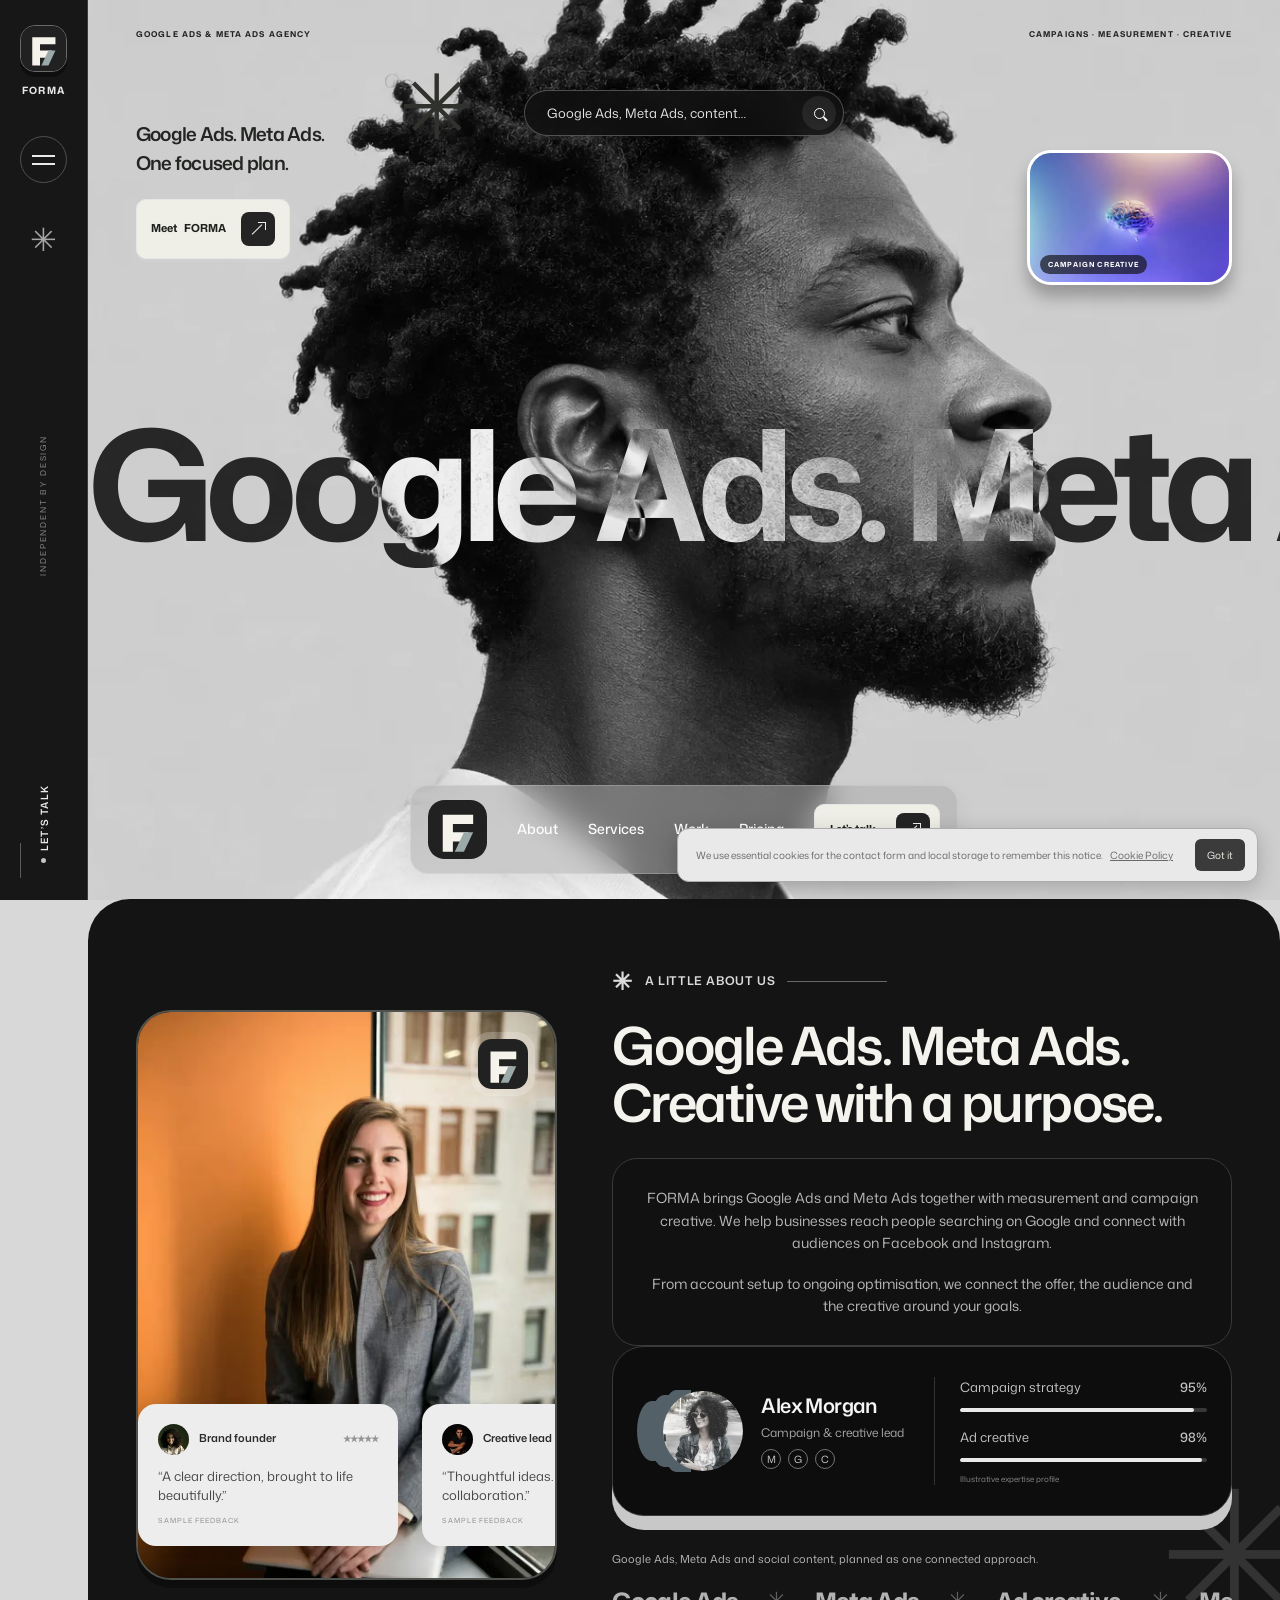
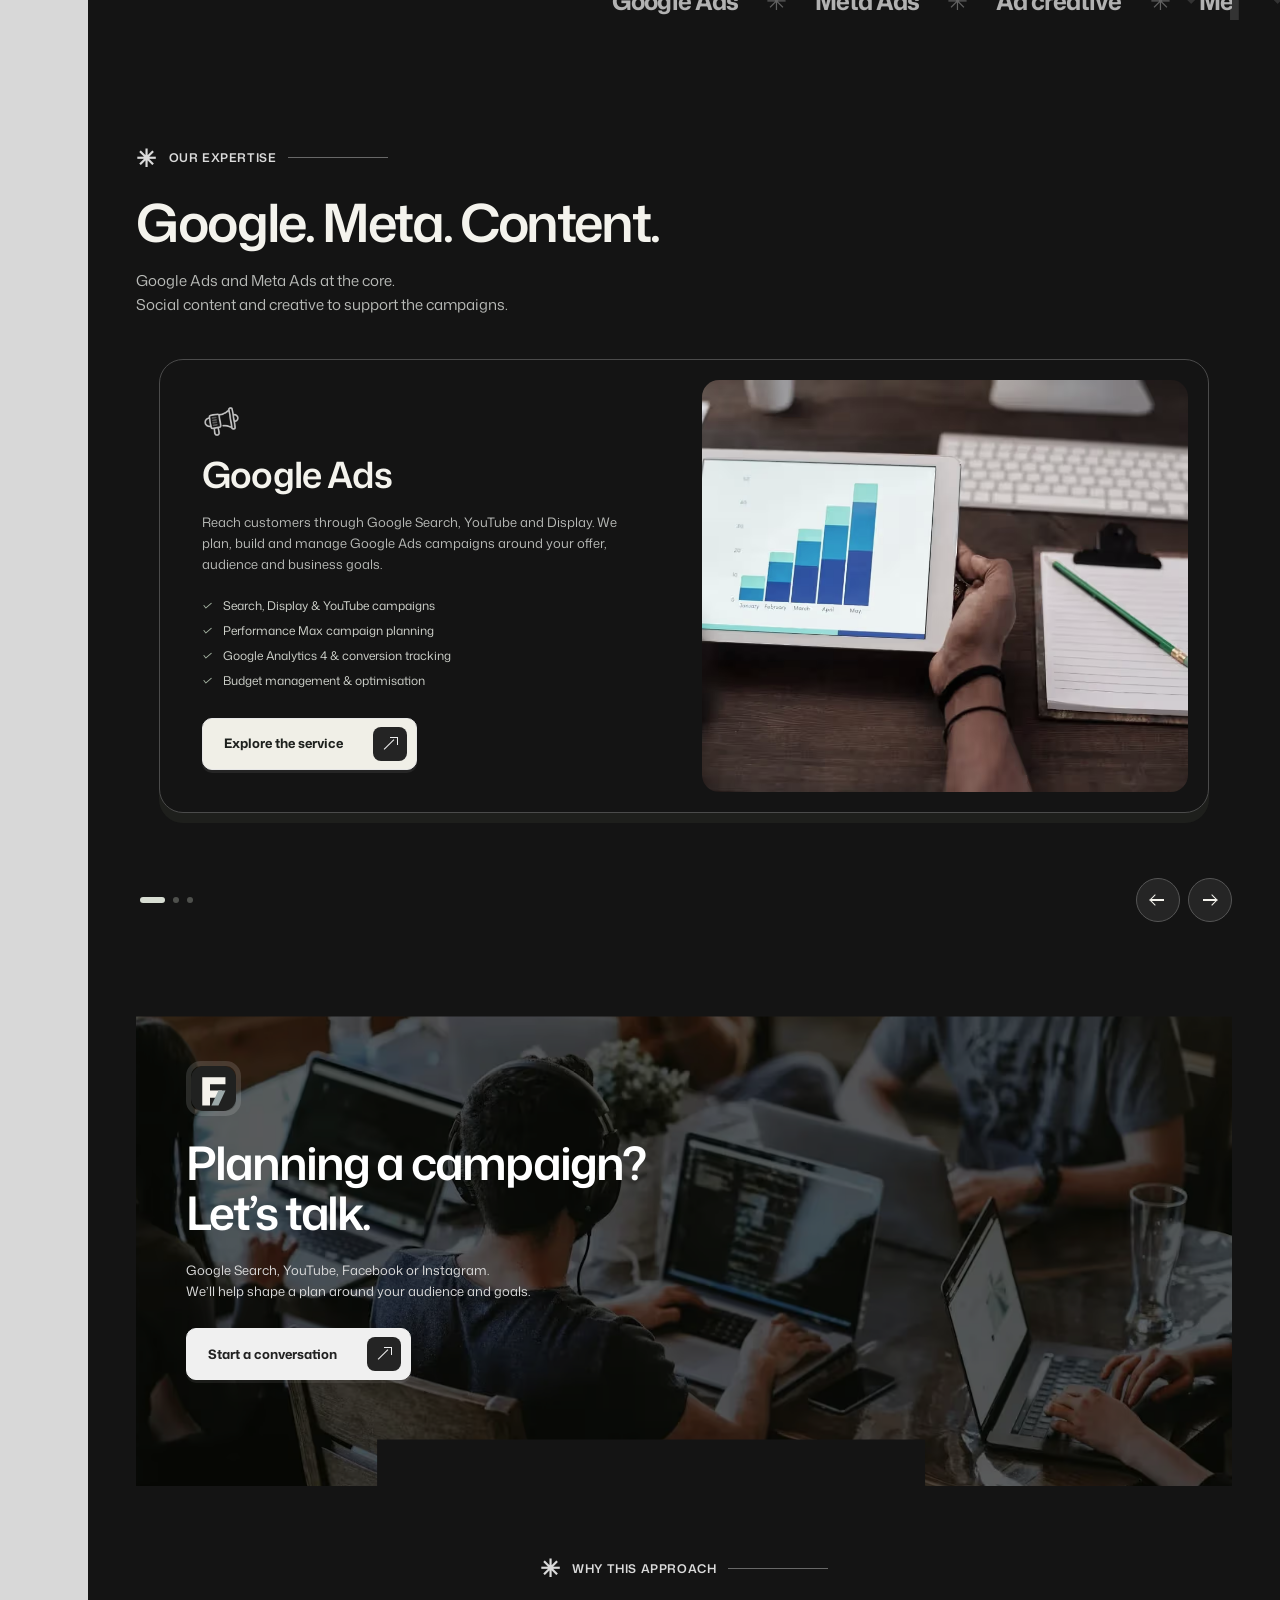
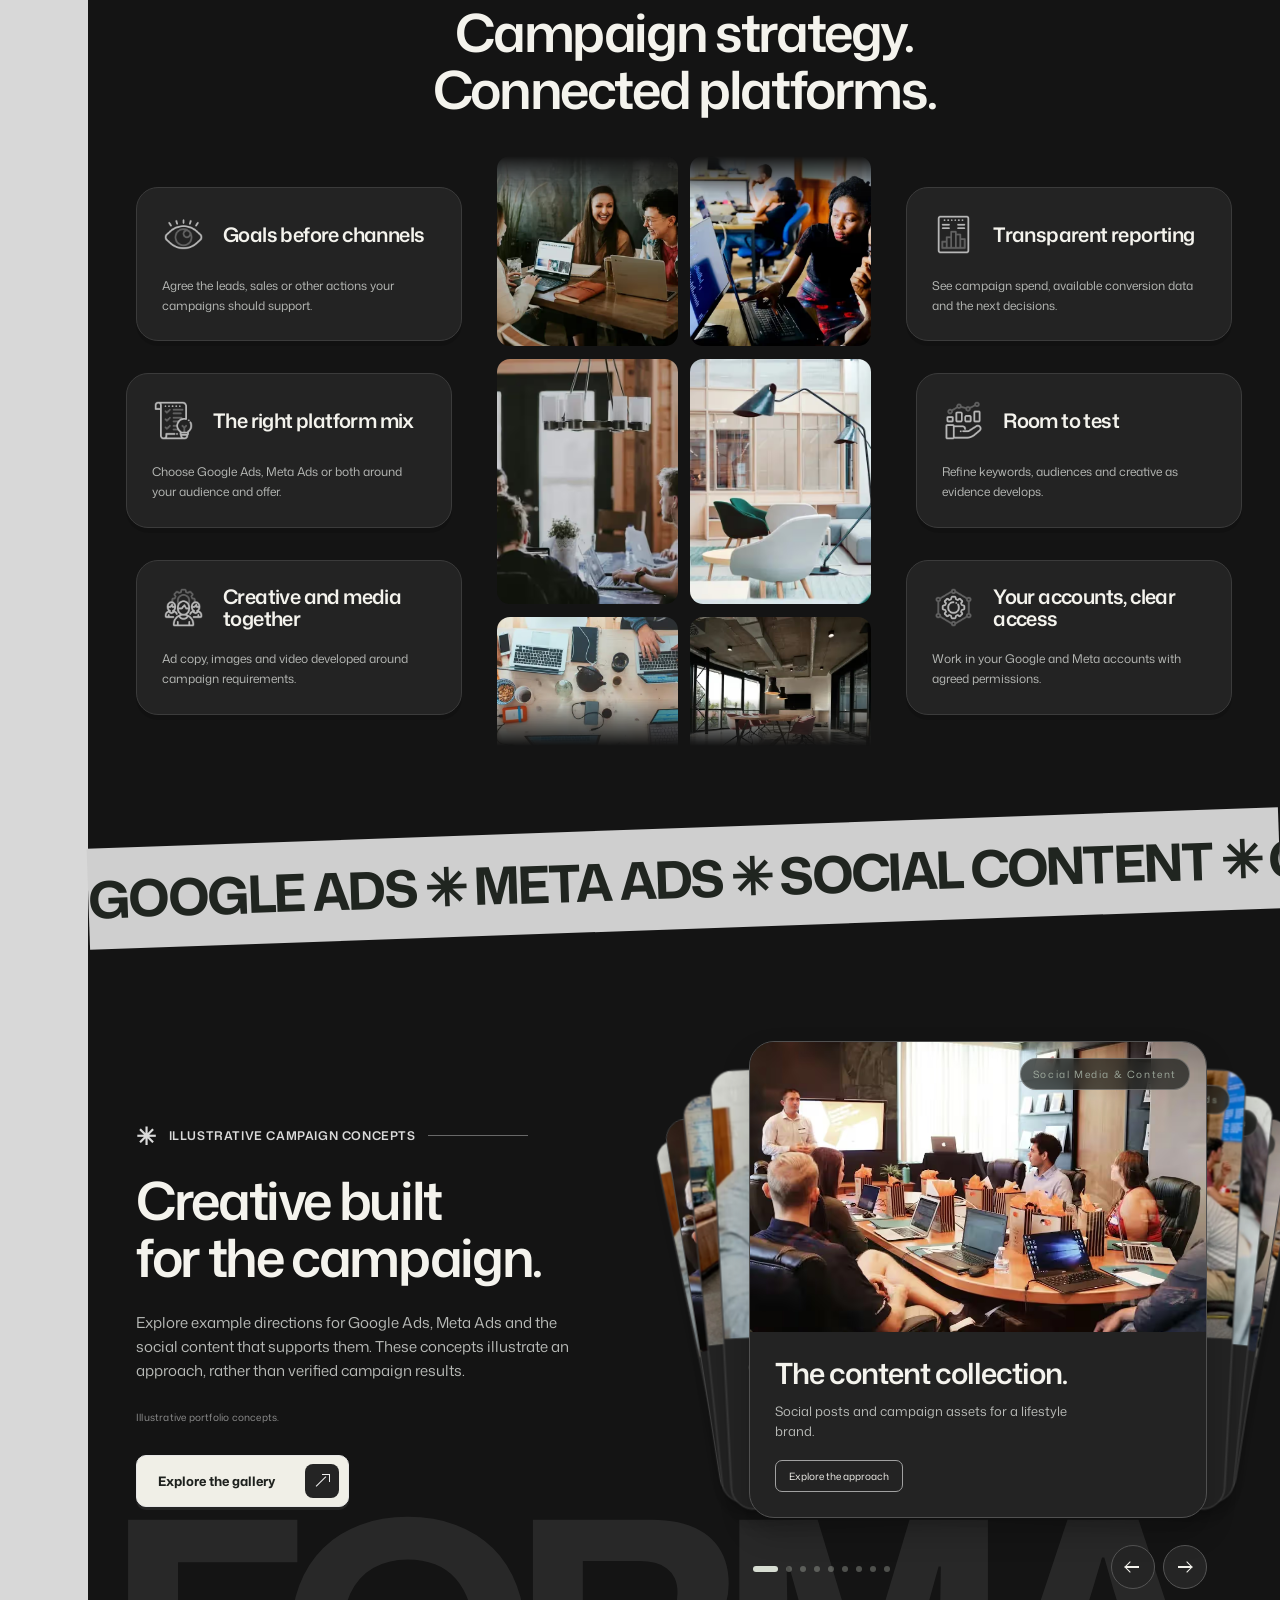
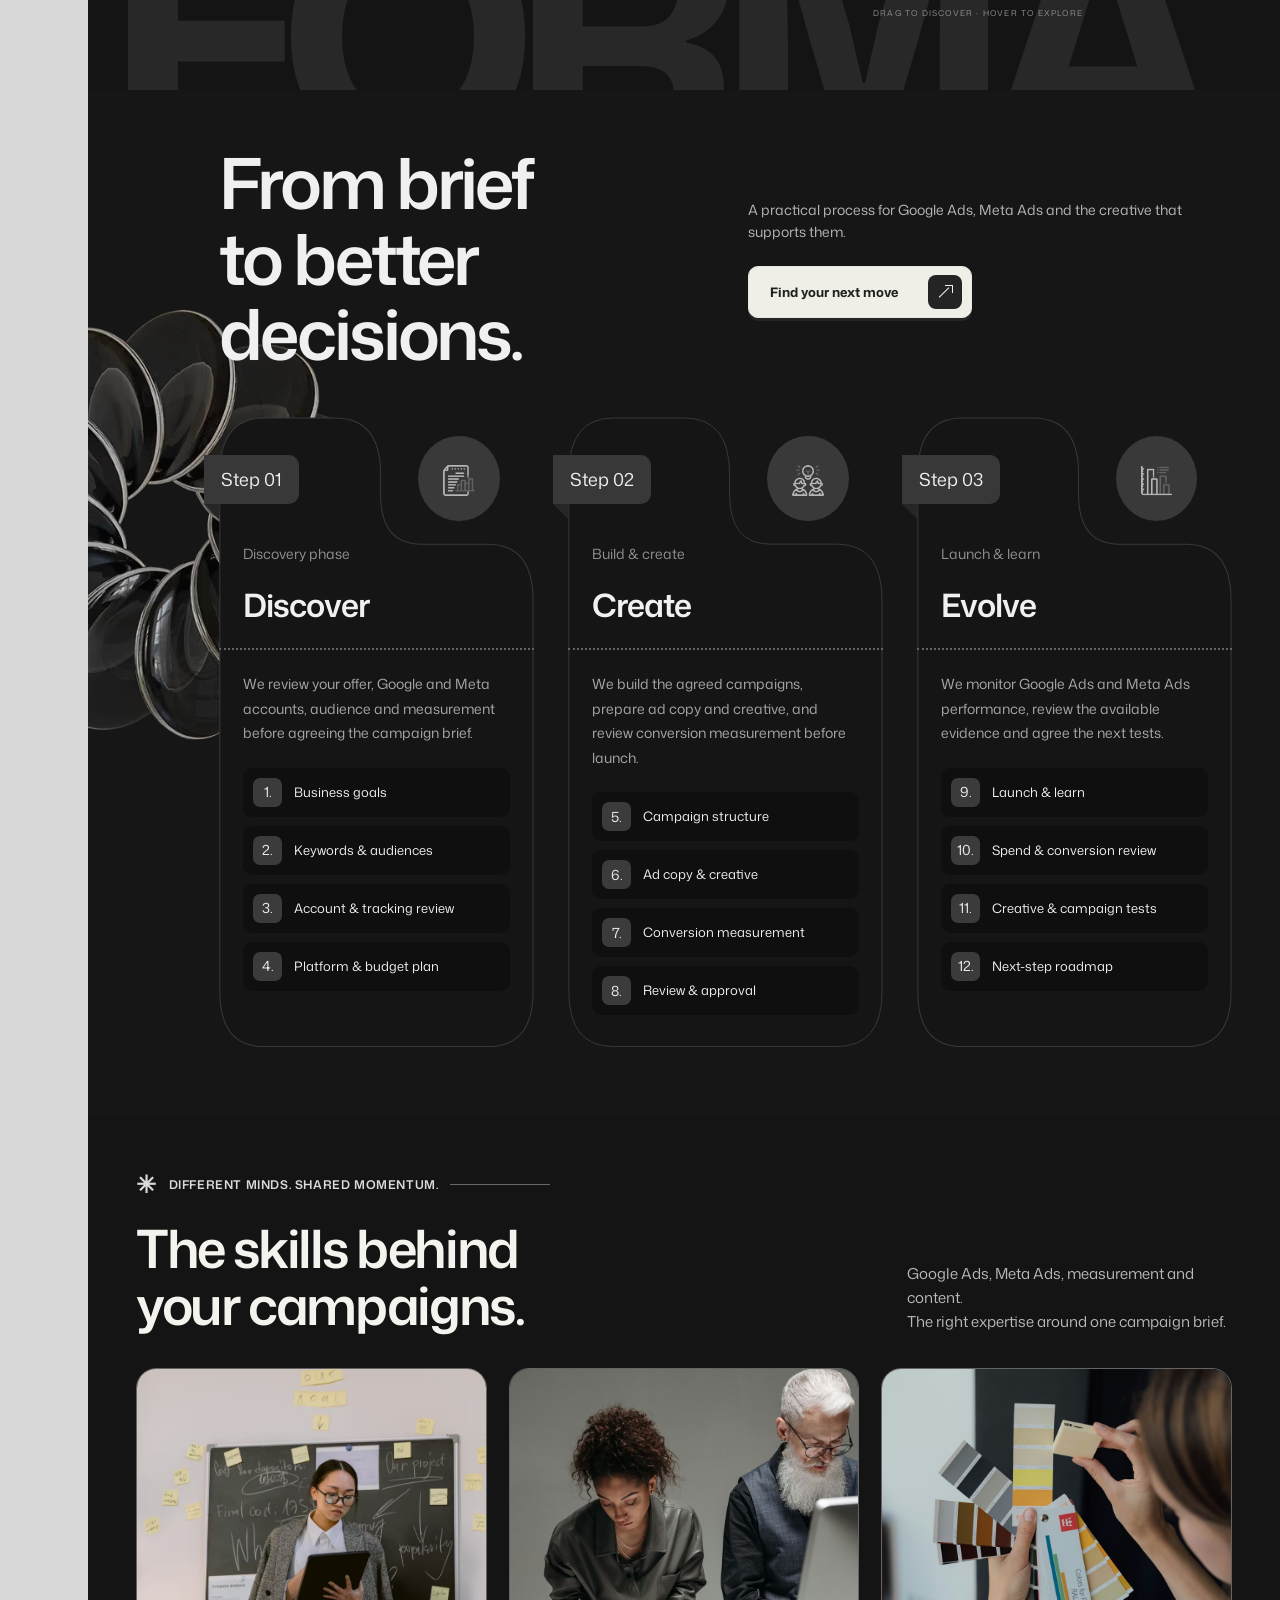
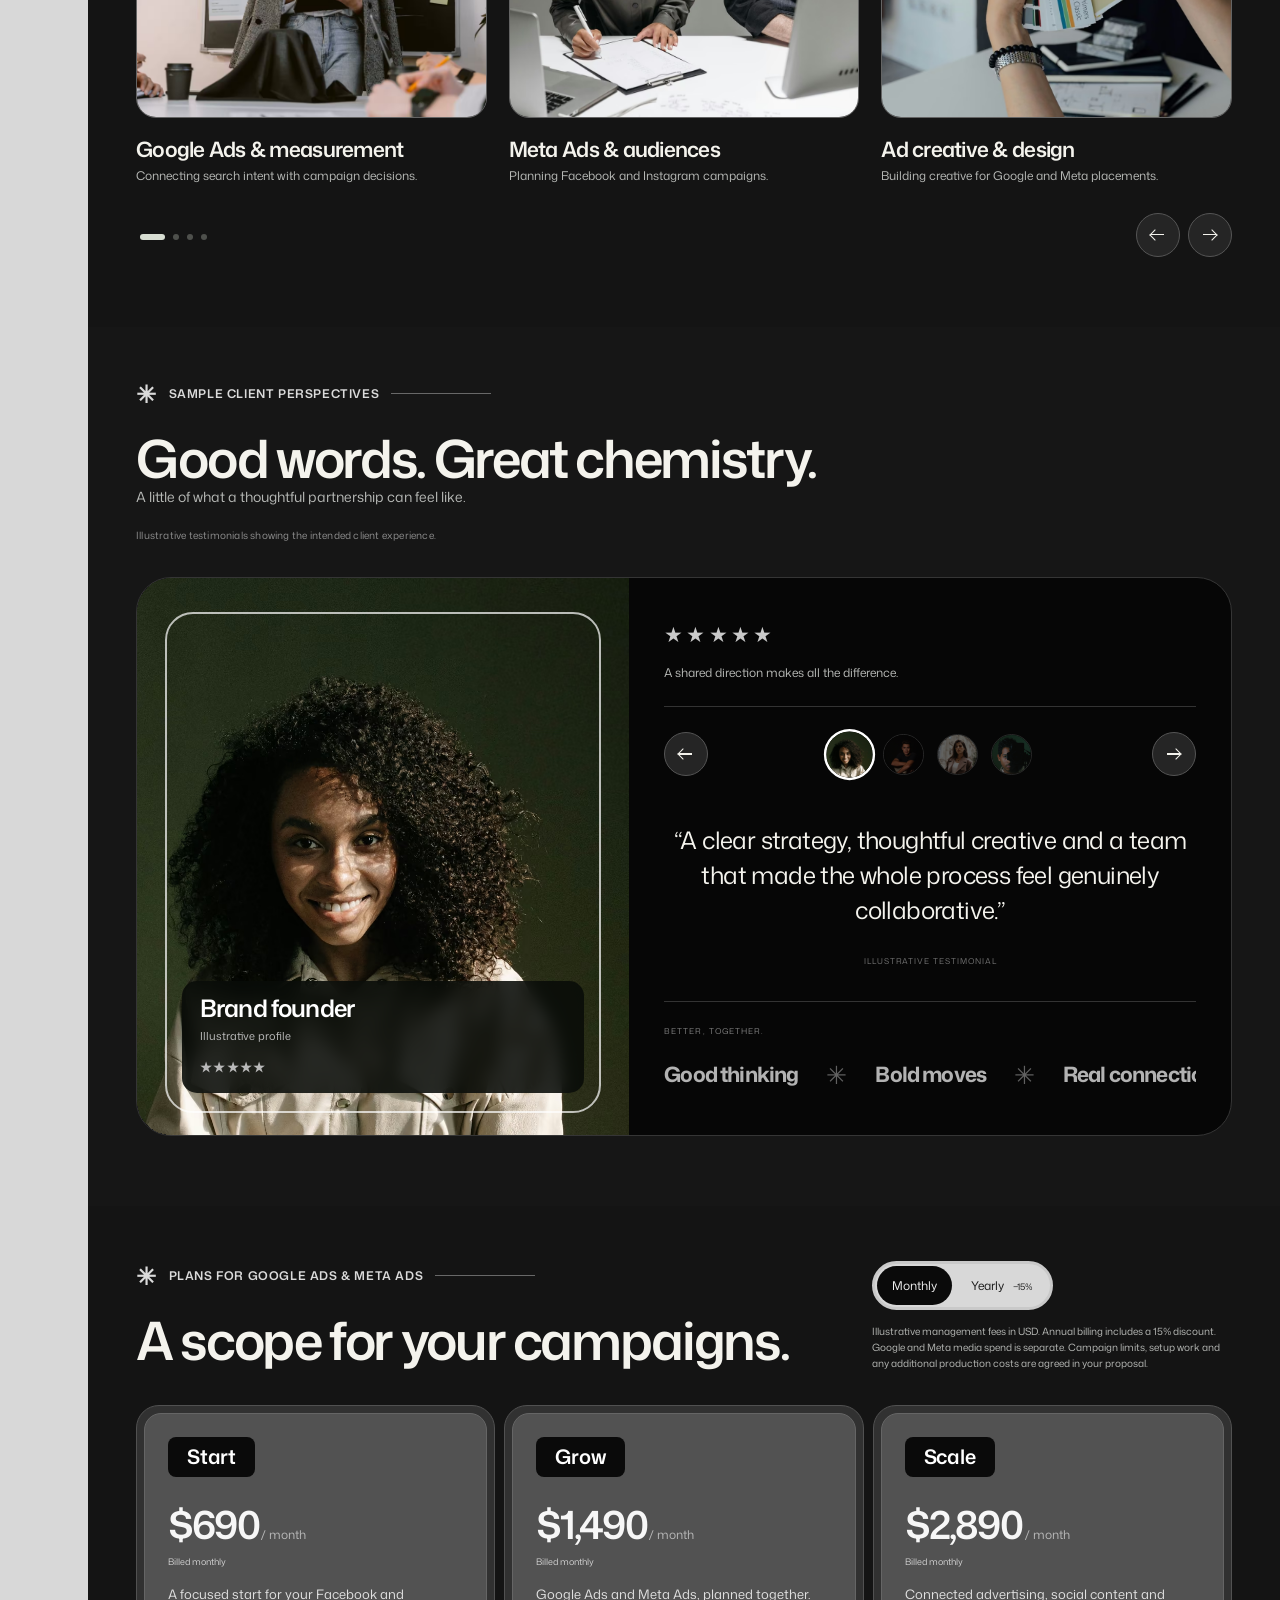
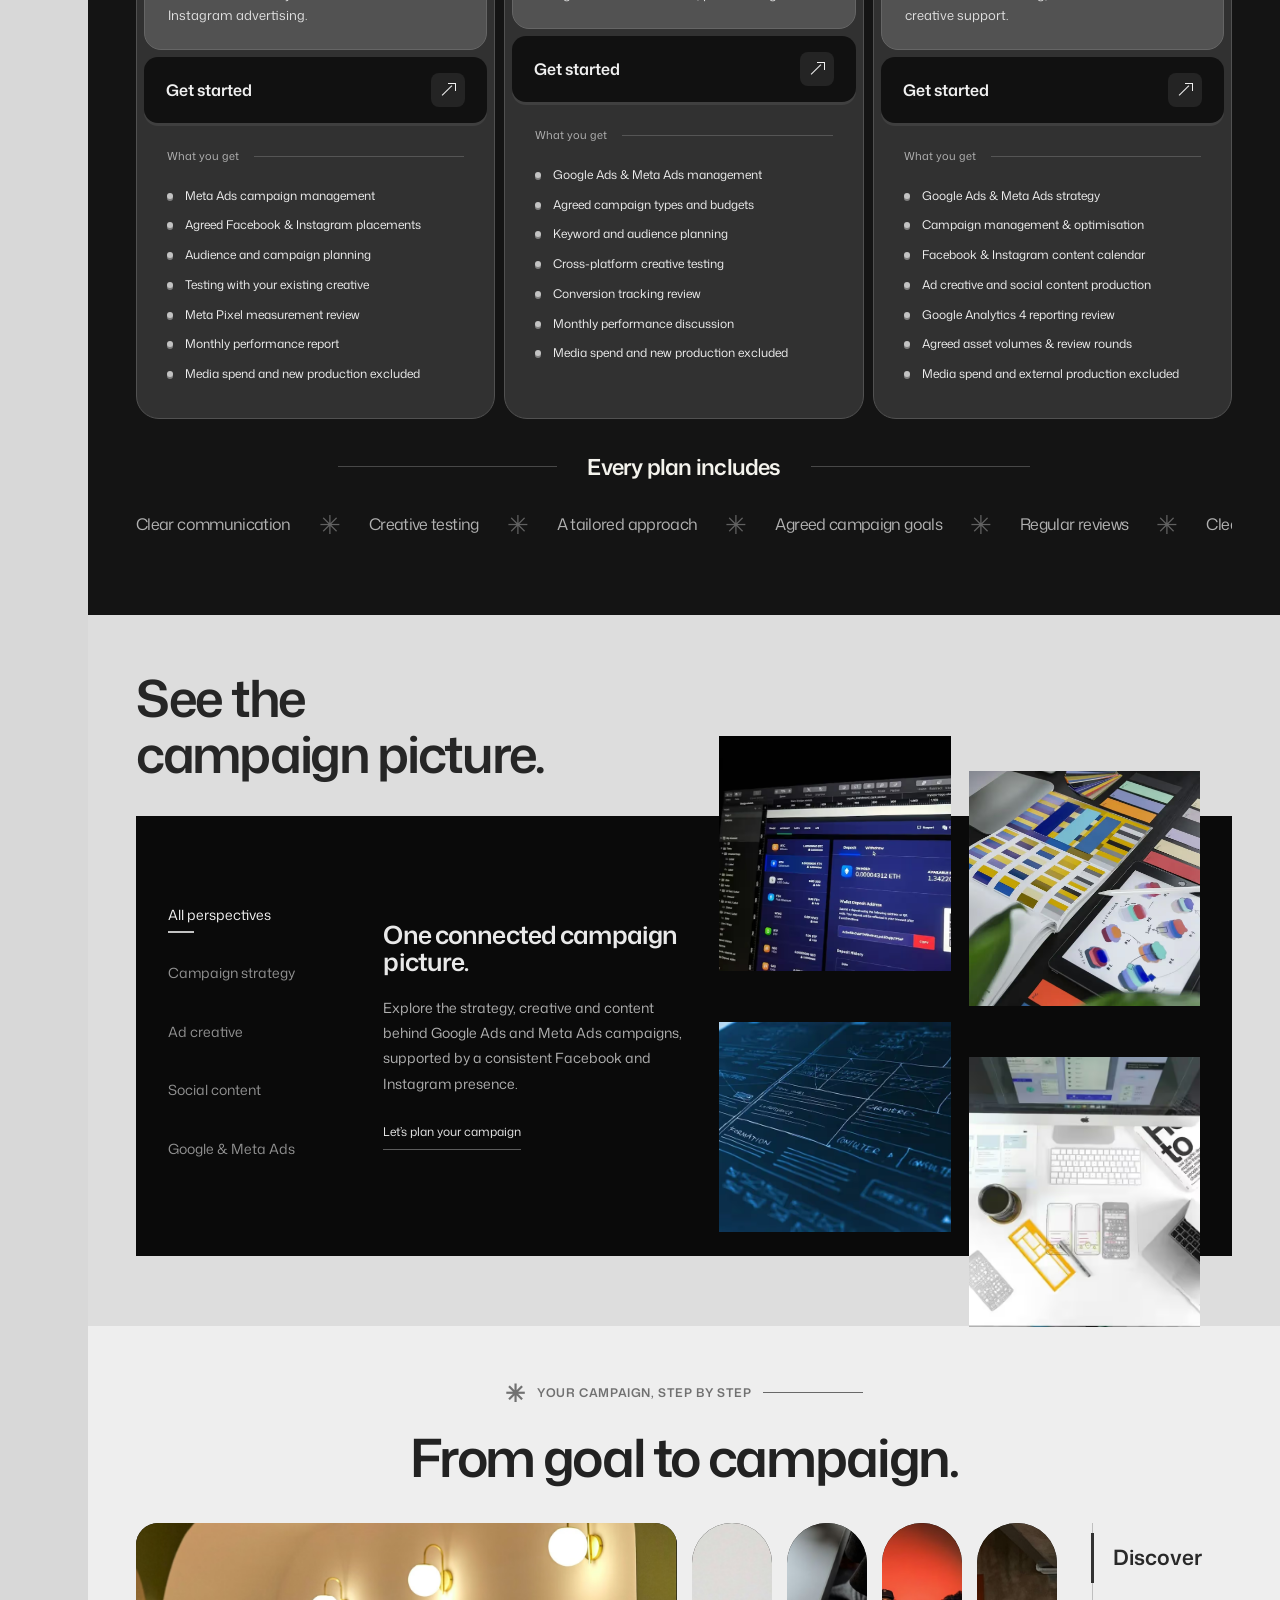
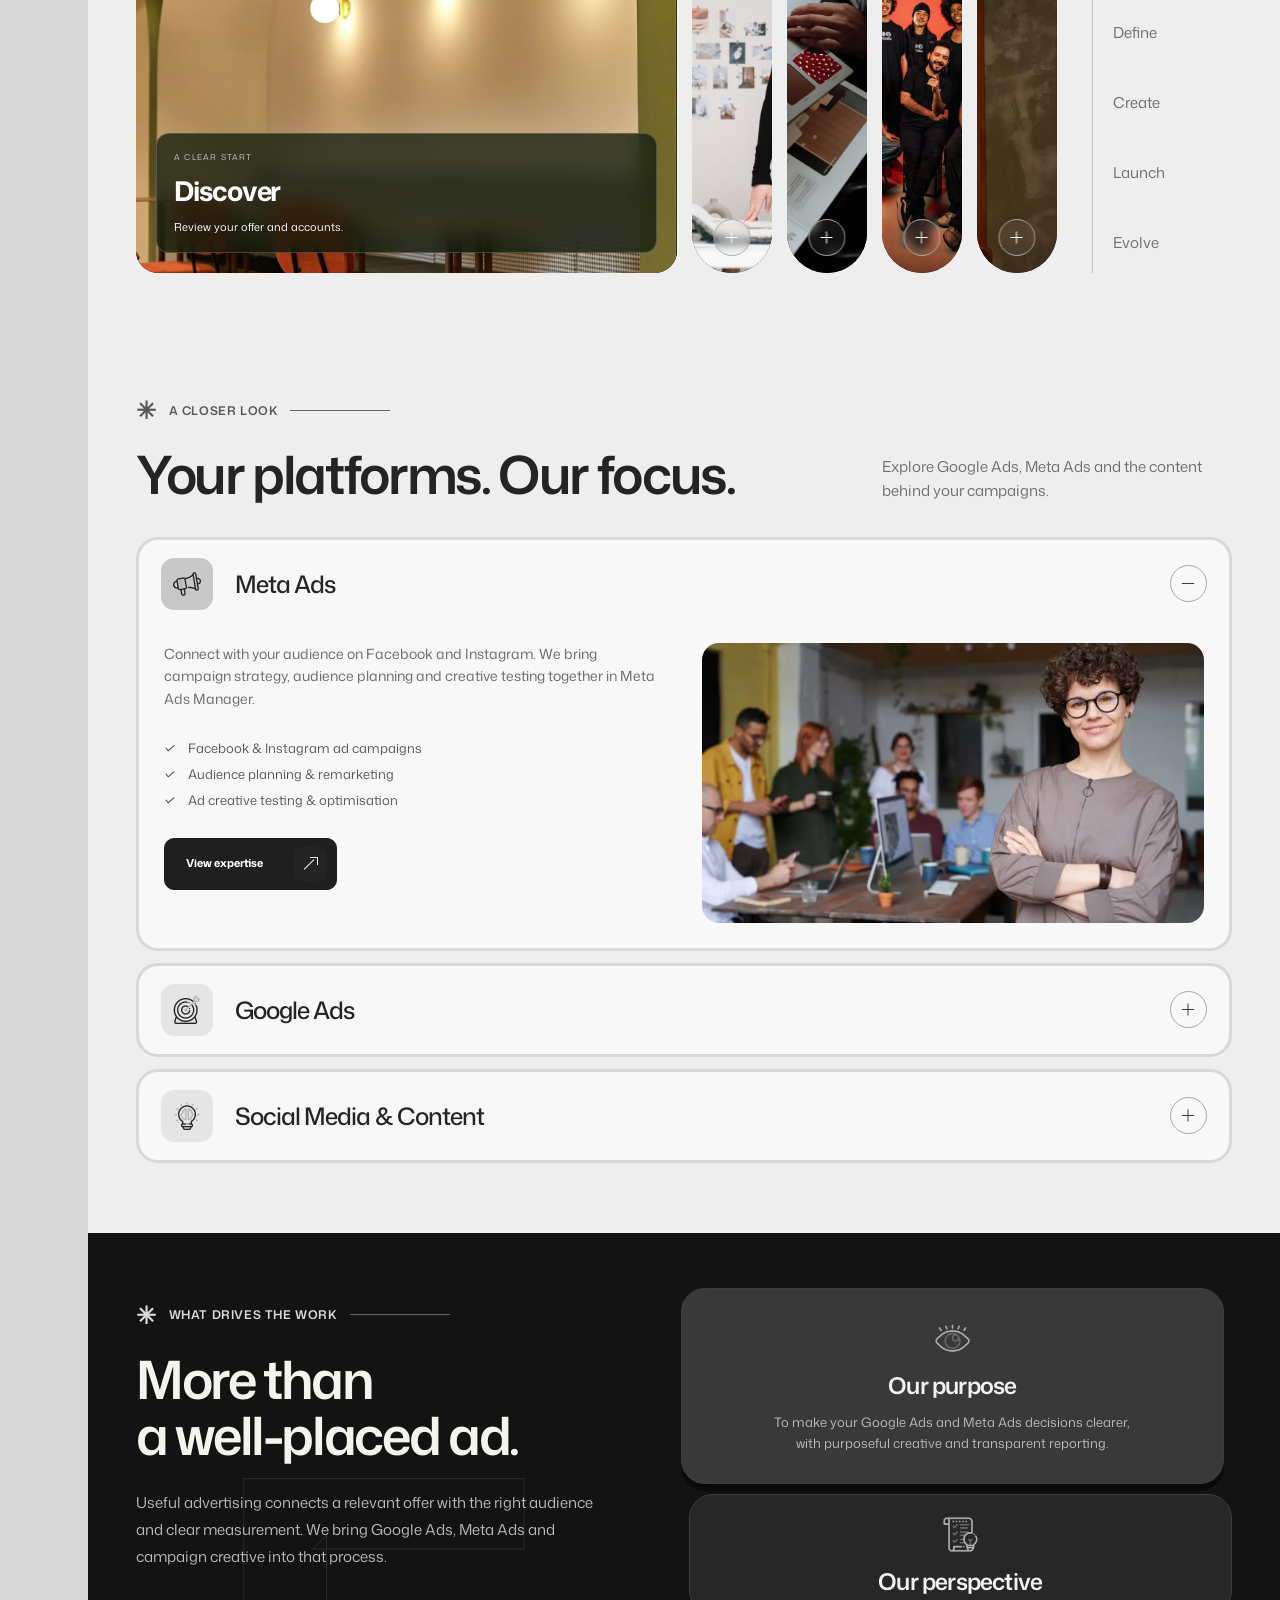
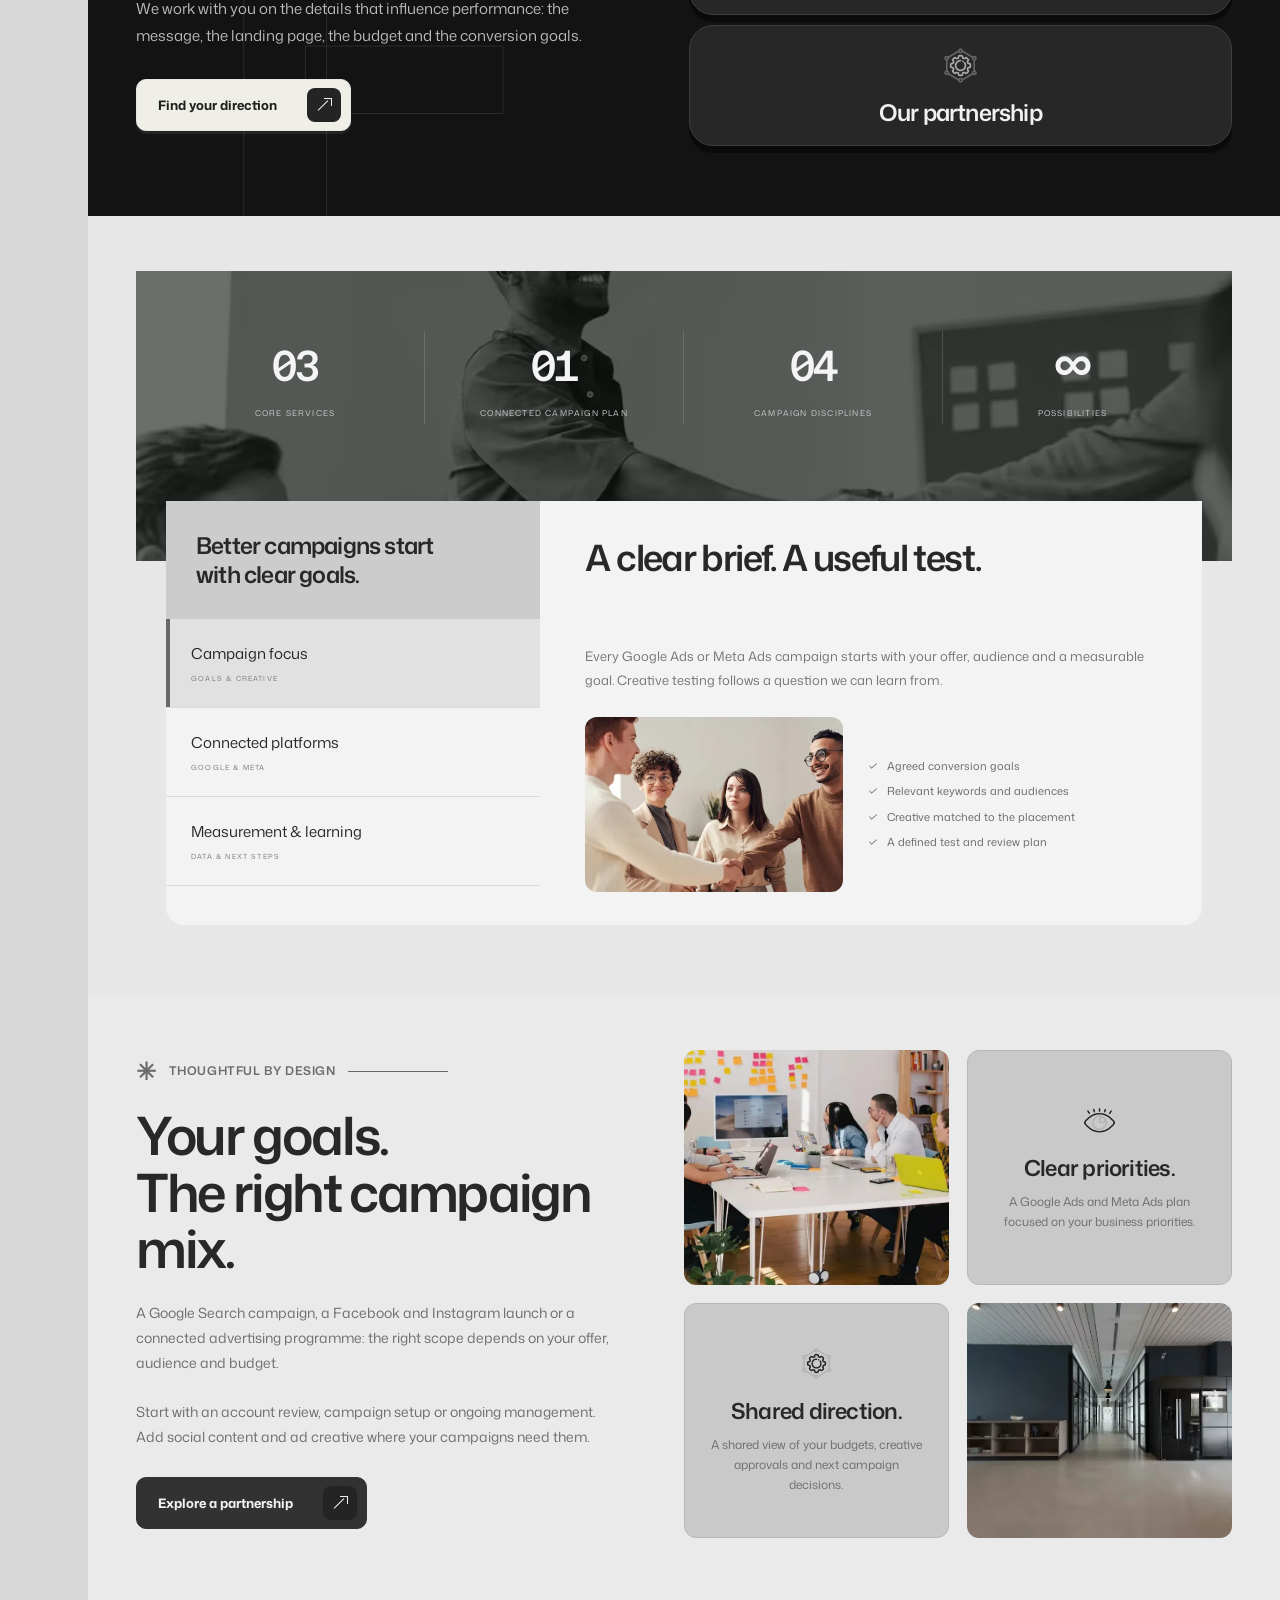
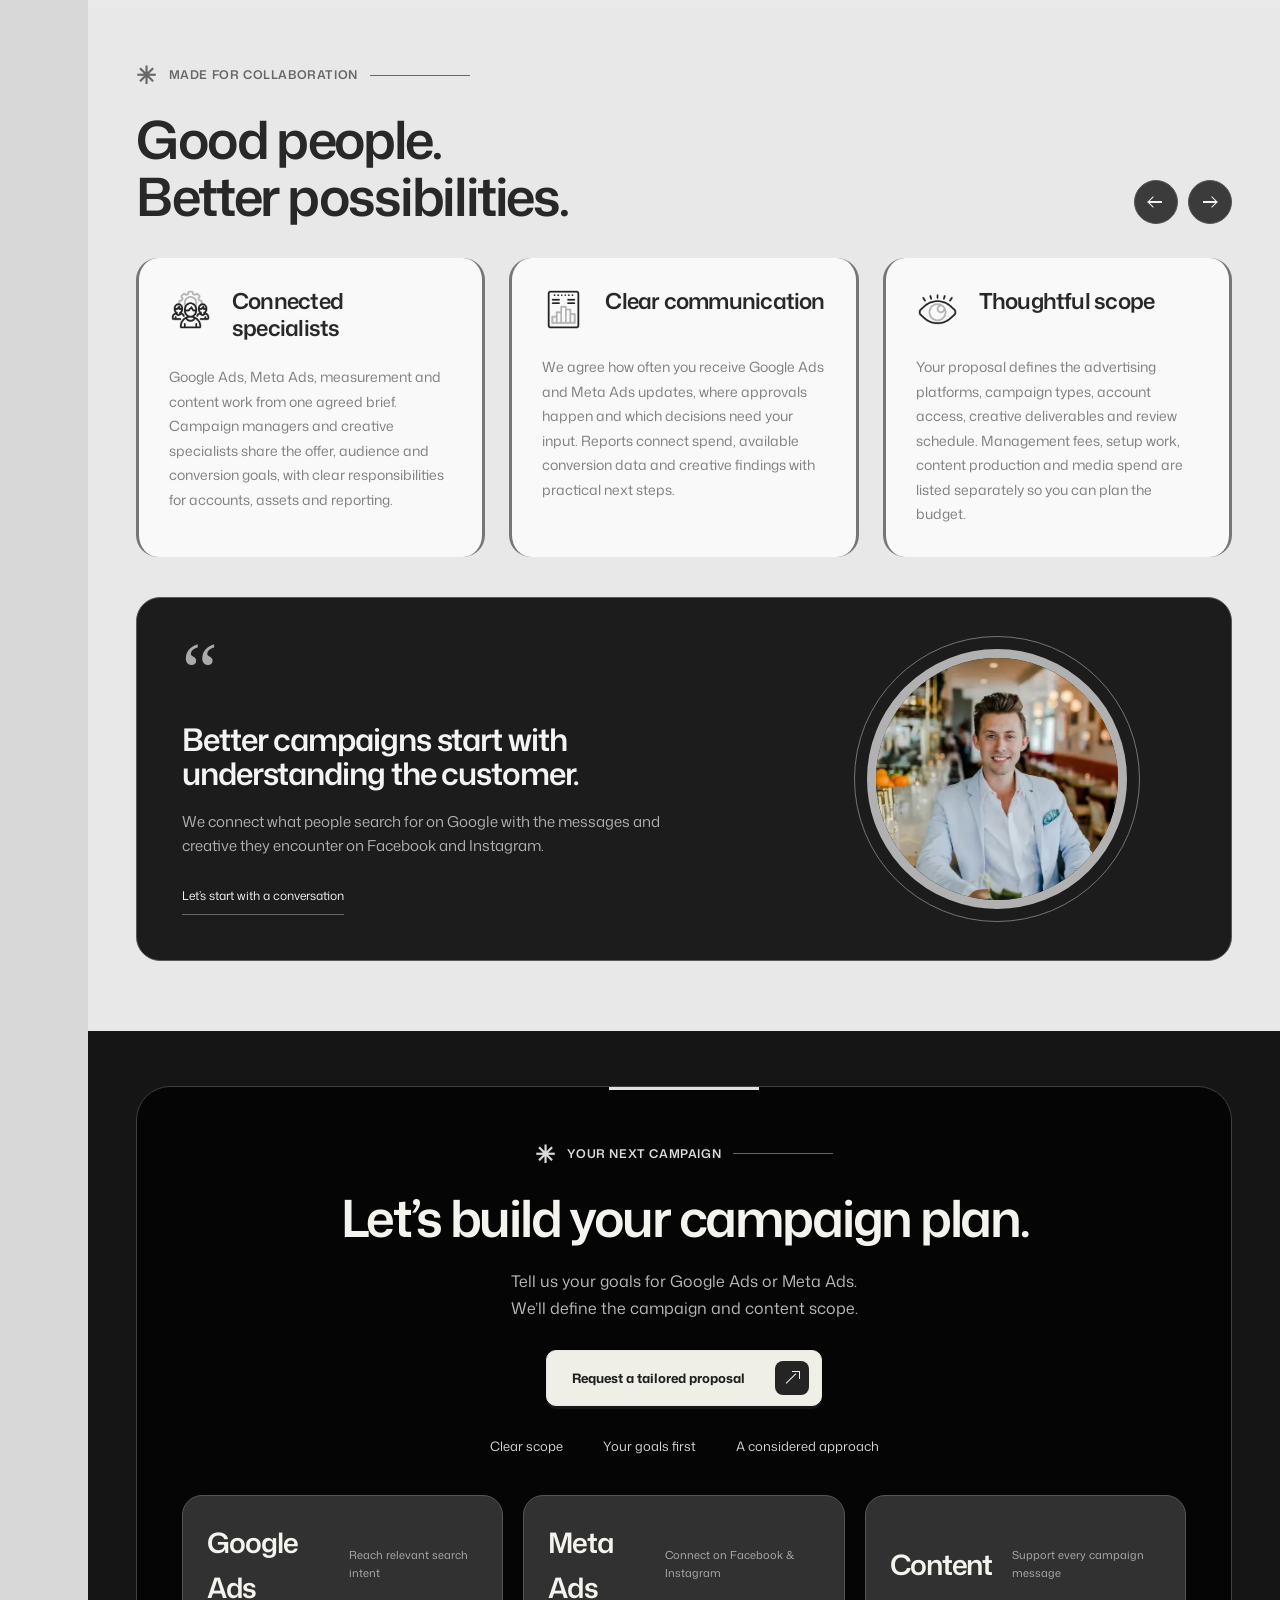
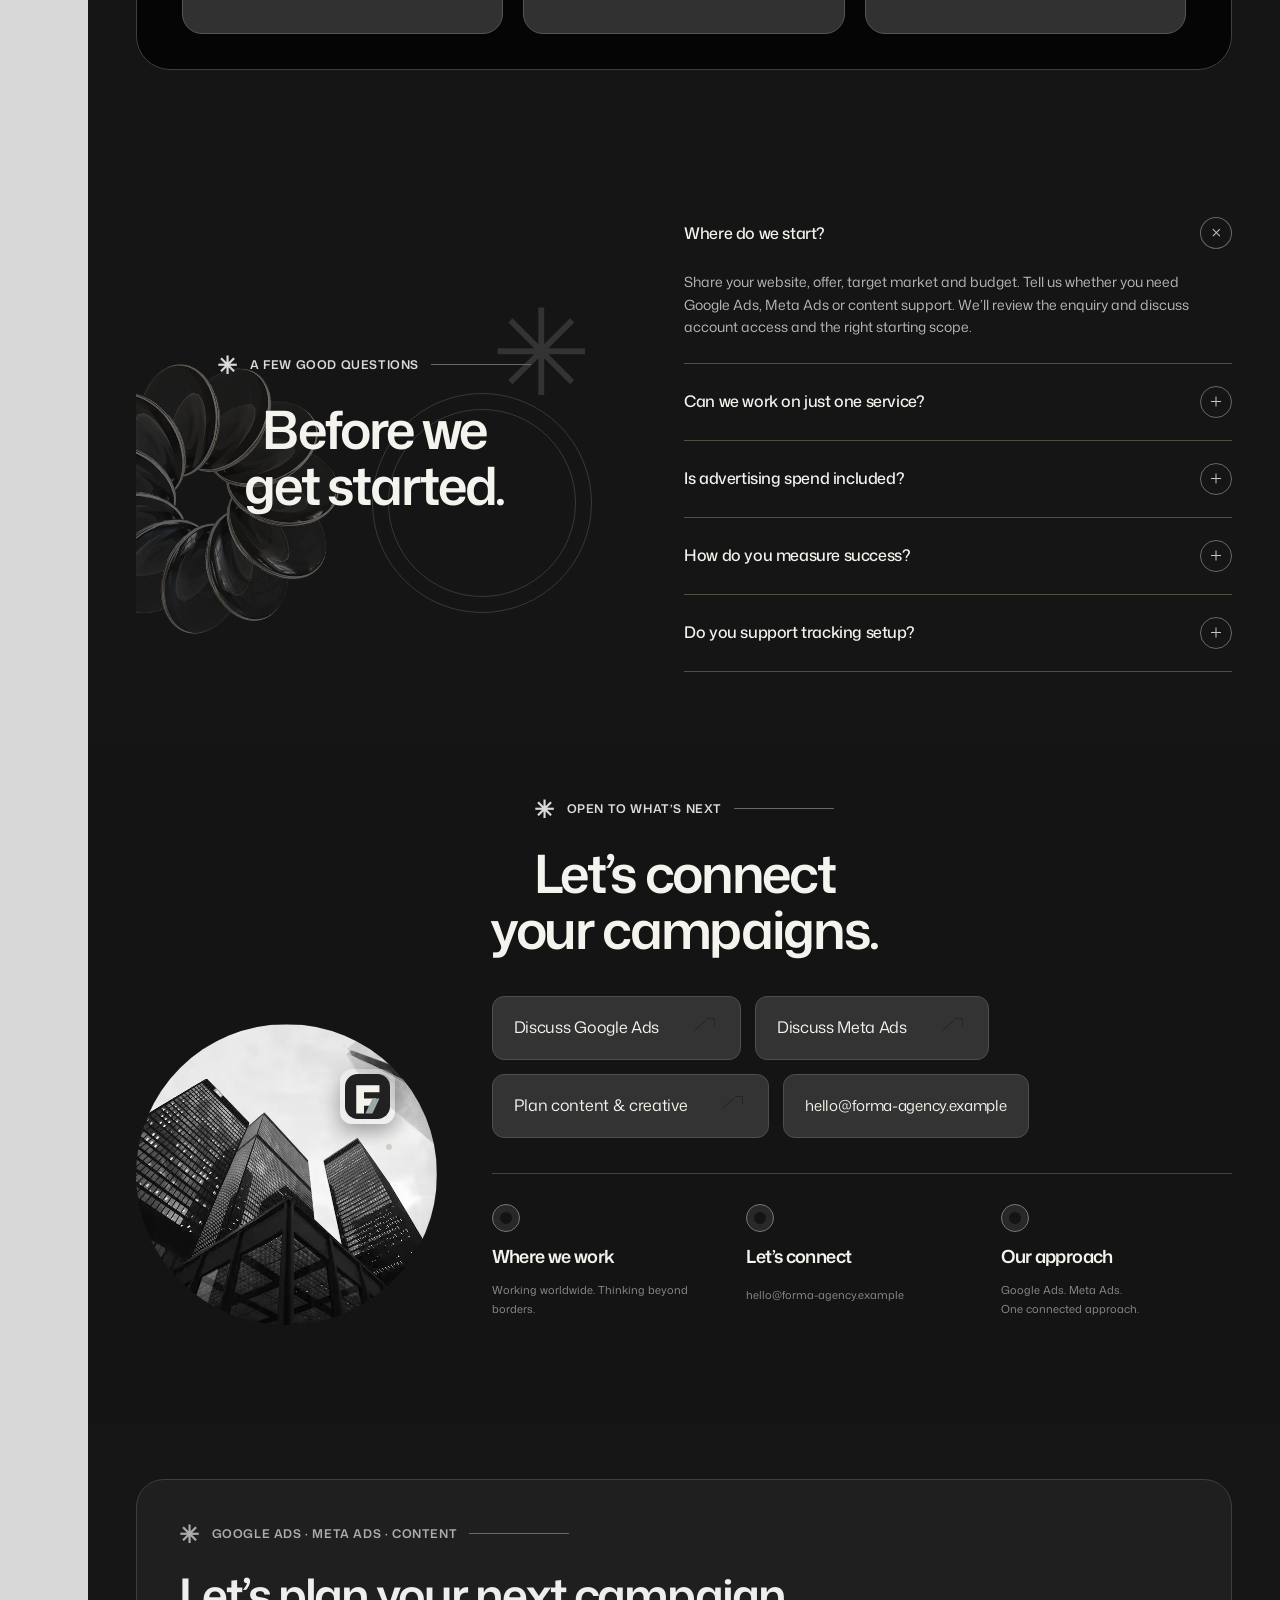
==== commit af32c35f: "+" ====
--- a/index.html
+++ b/index.html
@@ -1,7 +1,7 @@
-<!doctype html><html lang="en"><head><meta charset="UTF-8"><meta name="viewport" content="width=device-width,initial-scale=1"><meta name="theme-color" content="#171817"><meta name="description" content="FORMA focuses on Google Ads and Meta Ads for Facebook and Instagram, supported by conversion measurement, social media content and ad creative."><title>FORMA — Google Ads &amp; Meta Ads Agency</title><link rel="icon" href="assets/favicon.svg"><link rel="stylesheet" href="assets/swiper.css"><link rel="stylesheet" href="assets/aos.css"><link rel="stylesheet" href="assets/style.css"><link rel="stylesheet" href="assets/design-v2.css"><link rel="stylesheet" href="assets/design-v3.css"><script>document.documentElement.classList.add("is-loading");setTimeout(()=>document.documentElement.classList.remove("is-loading"),2500)</script><script defer src="assets/swiper.js"></script><script defer src="assets/aos.js"></script><script defer src="config/config.js"></script><script defer src="assets/app.js"></script></head><body data-page="home"><div class="page-transition" aria-hidden="true"><div class="loader-orbit"><span></span><span></span><span></span><img data-logo src="assets/logo.svg" alt=""></div><strong data-company>FORMA</strong><span class="loader-caption" data-config="shared.interface.strategy_creative_momentum">GOOGLE ADS · META ADS · CONTENT</span><div class="loader-line"></div></div><header class="rail"><a class="brand" href="index.html" aria-label="Home" data-config="shared.common.home"><img data-logo src="assets/logo.svg" alt=""><span data-company>FORMA</span></a><button class="menu-toggle" aria-expanded="false" aria-controls="site-menu" aria-label="Open navigation"><span></span><span></span></button><a class="rail-mark" href="index.html#services" aria-label="Our expertise" data-config="shared.rail.our_expertise"><span>✳</span></a><span class="rail-note" data-config="shared.rail.independent_by_design">INDEPENDENT BY DESIGN</span><a class="rail-contact" href="index.html#contact" data-config="shared.rail.let_s_talk">LET’S TALK</a></header><dialog id="site-menu"><button class="menu-close" aria-label="Close navigation">×</button><div class="menu-inner"><img class="menu-logo" data-logo src="assets/logo.svg" alt=""><p data-config="shared.site-menu.good_things_start_with_a_conversation">Your next Google Ads or Meta Ads campaign starts here.</p><nav data-nav></nav><a data-email></a><span data-config="shared.site-menu.strategy_creativity_momentum">Google Ads. Meta Ads. Social content.</span></div></dialog><main><section class="hero" id="main"><div class="container hero-inner"><div class="hero-photo" data-parallax><img src="assets/hero-v2.webp" alt="Portrait of an independent creative" fetchpriority="high" width="1536" height="1024" data-config="pages.home.main.portrait_of_an_independent_creative"></div><div class="hero-top"><span data-config="pages.home.main.independent_marketing_agency">GOOGLE ADS & META ADS AGENCY</span><span data-config="pages.home.main.strategy_meets_expression">CAMPAIGNS · MEASUREMENT · CREATIVE</span></div><div class="hero-copy"><p data-config="pages.home.main.good_ideas_deserve_a_bigger_audience">Google Ads. Meta Ads.<br>One focused plan.</p><a href="#about" class="button pale" data-config="pages.home.main.button_pale">Meet <span data-company>FORMA</span><span class="vector-arrow" aria-hidden="true"></span></a></div><div class="hero-search"><form role="search" id="site-search"><label class="sr-only" for="search-input" data-config="pages.home.main.search_our_expertise">Search our expertise</label><input id="search-input" type="search" placeholder="Google Ads, Meta Ads, content…" autocomplete="off" aria-controls="search-results" data-config="pages.home.main.input"><button aria-label="Search" type="submit"><span class="search-glyph"></span></button></form><div id="search-results" hidden aria-live="polite"></div></div><div class="hero-mini" aria-label="Creative inspiration slideshow"><img src="assets/mini-1.webp" alt="Abstract creative direction" class="mini-frame active" loading="lazy" data-config="pages.home.main.abstract_creative_direction"><img src="assets/mini-2.webp" alt="Abstract creative direction" class="mini-frame" loading="lazy" data-config="pages.home.main.abstract_creative_direction_2"><span class="mini-caption" data-config="pages.home.main.ideas_in_motion">CAMPAIGN CREATIVE</span></div><h1 class="hero-marquee" aria-label="Google Ads. Meta Ads." data-config="pages.home.main.make_some_real_impact_make_some_real_impact"><span class="hero-marquee-track"><span>Google Ads. Meta Ads. ✳ </span><span aria-hidden="true">Google Ads. Meta Ads. ✳ </span></span></h1><nav class="hero-dock" aria-label="Hero navigation"><a class="dock-brand" href="#main" aria-label="Back to top" data-config="pages.home.main.back_to_top"><img data-logo src="assets/logo.svg" alt=""></a><a href="#about" data-config="pages.home.main.about">About</a><a href="#services" data-config="pages.home.main.services">Services</a><a href="#work" data-config="pages.home.main.work">Work</a><a href="#pricing" data-config="pages.home.main.pricing">Pricing</a><a class="button" href="#contact" data-config="pages.home.main.let_s_talk">Let’s talk <span class="vector-arrow" aria-hidden="true"></span></a></nav><span class="hero-asterisk" aria-hidden="true">✳</span></div></section><div class="dark-body"><section class="section about" id="about"><div class="container two-col"><div class="about-photo" data-aos="fade-right"><img src="assets/about.webp" alt="Creative perspective in the studio" loading="lazy" width="1000" height="1200" data-config="pages.home.about.creative_perspective_in_the_studio"><img class="image-logo" data-logo src="assets/logo.svg" alt=""><div class="photo-reviews"><div class="ticker-track"><div><article class="mini-review"><div><img src="assets/review-1.avif" alt="Illustrative reviewer" class="" loading="lazy" data-config="pages.home.about.illustrative_reviewer"><span data-config="pages.home.about.brand_founder">Brand founder</span><b>★★★★★</b></div><p data-config="pages.home.about.a_clear_direction_brought_to_life_beautifully">“A clear direction, brought to life beautifully.”</p><small data-config="pages.home.about.sample_feedback">Sample feedback</small></article><article class="mini-review"><div><img src="assets/review-2.avif" alt="Illustrative reviewer" class="" loading="lazy" data-config="pages.home.about.illustrative_reviewer_2"><span data-config="pages.home.about.creative_lead">Creative lead</span><b>★★★★★</b></div><p data-config="pages.home.about.thoughtful_ideas_an_effortless_collaboration">“Thoughtful ideas. An effortless collaboration.”</p><small data-config="pages.home.about.sample_feedback_2">Sample feedback</small></article><article class="mini-review"><div><img src="assets/review-3.avif" alt="Illustrative reviewer" class="" loading="lazy" data-config="pages.home.about.illustrative_reviewer_3"><span data-config="pages.home.about.business_owner">Business owner</span><b>★★★★★</b></div><p data-config="pages.home.about.finally_a_story_that_feels_like_our_brand">“Finally, a story that feels like our brand.”</p><small data-config="pages.home.about.sample_feedback_3">Sample feedback</small></article></div><div aria-hidden="true"><article class="mini-review"><div><img src="assets/review-1.avif" alt="Illustrative reviewer" class="" loading="lazy" data-config="pages.home.about.illustrative_reviewer_4"><span data-config="pages.home.about.brand_founder_2">Brand founder</span><b>★★★★★</b></div><p data-config="pages.home.about.a_clear_direction_brought_to_life_beautifully_2">“A clear direction, brought to life beautifully.”</p><small data-config="pages.home.about.sample_feedback_4">Sample feedback</small></article><article class="mini-review"><div><img src="assets/review-2.avif" alt="Illustrative reviewer" class="" loading="lazy" data-config="pages.home.about.illustrative_reviewer_5"><span data-config="pages.home.about.creative_lead_2">Creative lead</span><b>★★★★★</b></div><p data-config="pages.home.about.thoughtful_ideas_an_effortless_collaboration_2">“Thoughtful ideas. An effortless collaboration.”</p><small data-config="pages.home.about.sample_feedback_5">Sample feedback</small></article><article class="mini-review"><div><img src="assets/review-3.avif" alt="Illustrative reviewer" class="" loading="lazy" data-config="pages.home.about.illustrative_reviewer_6"><span data-config="pages.home.about.business_owner_2">Business owner</span><b>★★★★★</b></div><p data-config="pages.home.about.finally_a_story_that_feels_like_our_brand_2">“Finally, a story that feels like our brand.”</p><small data-config="pages.home.about.sample_feedback_6">Sample feedback</small></article></div></div></div></div><div data-aos="fade-up"><span class="section-label" data-config="pages.home.about.a_little_about_us">A LITTLE ABOUT US</span><h2 data-config="pages.home.about.creative_minds_commercial_instinct">Google Ads. Meta Ads.<br>Creative with a purpose.</h2><div class="about-box"><p data-config="pages.home.about.we_connect_bold_thinking_with_purposeful_marketing_from_th">FORMA brings Google Ads and Meta Ads together with measurement and campaign creative. We help businesses reach people searching on Google and connect with audiences on Facebook and Instagram.</p><p data-config="pages.home.about.no_noise_for_the_sake_of_it_just_the_right_story_told_in_t">From account setup to ongoing optimisation, we connect the offer, the audience and the creative around your goals.</p></div><div class="about-bottom"><div class="founder-profile"><div class="founder-photo"><i></i><i></i><i></i><img src="assets/founder.webp" alt="Illustrative creative lead" class="" loading="lazy" data-config="shared.common.illustrative_creative_lead"></div><div><h3 data-founder-name>Alex Morgan</h3><p data-founder-role>Campaign &amp; creative lead</p><nav aria-label="Explore our disciplines"><a href="social-media.html" aria-label="Meta Ads" data-config="shared.common.s">M</a><a href="paid-advertising.html" aria-label="Google Ads" data-config="shared.common.p">G</a><a href="brand-content.html" aria-label="Social Media &amp; Content" data-config="shared.common.b">C</a></nav></div></div><div class="focus-bars"><div><span data-config="pages.home.about.strategic_thinking">Campaign strategy</span><b>95%</b><i style="--progress:95%"></i></div><div><span data-config="pages.home.about.creative_direction">Ad creative</span><b>98%</b><i style="--progress:98%"></i></div><small data-config="pages.home.about.illustrative_expertise_profile">Illustrative expertise profile</small></div></div><p class="partners-caption" data-config="pages.home.about.a_connected_approach_from_first_idea_to_next_chapter">Google Ads, Meta Ads and social content, planned as one connected approach.</p><div class="brand-ticker"><div class="ticker-track"><div><span data-config="pages.home.about.strategy">Google Ads</span><b aria-hidden="true">✳</b><span data-config="pages.home.about.storytelling">Meta Ads</span><b aria-hidden="true">✳</b><span data-config="pages.home.about.creative">Ad creative</span><b aria-hidden="true">✳</b><span data-config="pages.home.about.performance">Measurement</span><b aria-hidden="true">✳</b><span data-config="pages.home.about.community">Social content</span><b aria-hidden="true">✳</b></div><div aria-hidden="true"><span data-config="pages.home.about.strategy_2">Google Ads</span><b aria-hidden="true">✳</b><span data-config="pages.home.about.storytelling_2">Meta Ads</span><b aria-hidden="true">✳</b><span data-config="pages.home.about.creative_2">Ad creative</span><b aria-hidden="true">✳</b><span data-config="pages.home.about.performance_2">Measurement</span><b aria-hidden="true">✳</b><span data-config="pages.home.about.community_2">Social content</span><b aria-hidden="true">✳</b></div></div></div></div></div></section><section class="section services" id="services"><div class="container"><div class="section-head" data-aos="fade-up"><div><span class="section-label" data-config="pages.home.services.our_expertise">OUR EXPERTISE</span><h2 data-config="pages.home.services.strategy_in_action">Google. Meta. Content.</h2></div><p data-config="pages.home.services.three_disciplines_one_connected_approach_built_around_what">Google Ads and Meta Ads at the core.<br>Social content and creative to support the campaigns.</p></div><div class="swiper service-swiper"><div class="swiper-wrapper" id="service-cards"></div></div><div class="slider-controls"><div class="service-pagination"></div><div><button class="slider-button service-prev" aria-label="Previous service">←</button><button class="slider-button service-next" aria-label="Next service">→</button></div></div></div></section><section class="project-call parallax-call"><div class="container"><div class="project-mask"><img class="parallax-media" src="assets/project-wide.webp" alt="Marketing team discussing a campaign" loading="lazy" data-config="pages.home.project_call_parallax_call.marketing_team_discussing_a_campaign"><div class="project-shade"></div><div class="project-copy"><img data-logo src="assets/logo.svg" alt=""><h2 data-config="pages.home.project_call_parallax_call.have_a_project_we_re_ready">Planning a campaign?<br>Let’s talk.</h2><p data-config="pages.home.project_call_parallax_call.a_launch_a_new_audience_a_bold_next_chapter_let_s_find_the">Google Search, YouTube, Facebook or Instagram.<br>We’ll help shape a plan around your audience and goals.</p><a class="button" href="#contact" data-config="pages.home.project_call_parallax_call.start_a_conversation">Start a conversation <span class="vector-arrow" aria-hidden="true"></span></a></div></div></div></section><section class="section why"><div class="container"><div class="center-head" data-aos="fade-up"><span class="section-label" data-config="pages.home.why.why_we_work">WHY THIS APPROACH</span><h2 data-config="pages.home.why.creative_thinking_connected_strategy">Campaign strategy.<br>Connected platforms.</h2></div><div class="why-grid"><div class="why-list"><article class="benefit-card" data-aos="fade-up"><div><img src="assets/purpose.png" alt="" data-config="shared.common.img"><h3 data-config="pages.home.why.results_with_purpose">Goals before channels</h3></div><p data-config="pages.home.why.a_clear_strategy_built_around_your_business_goals">Agree the leads, sales or other actions your campaigns should support.</p></article><article class="benefit-card" data-aos="fade-up"><div><img src="assets/distinctive.png" alt="" data-config="pages.home.why.img_2"><h3 data-config="pages.home.why.made_around_you">The right platform mix</h3></div><p data-config="pages.home.why.your_audience_your_voice_your_ambitions">Choose Google Ads, Meta Ads or both around your audience and offer.</p></article><article class="benefit-card" data-aos="fade-up"><div><img src="assets/teamwork.png" alt="" data-config="shared.common.img_3"><h3 data-config="pages.home.why.connected_expertise">Creative and media together</h3></div><p data-config="pages.home.why.creative_content_and_media_working_as_one">Ad copy, images and video developed around campaign requirements.</p></article></div><div class="opposing-photos"><div class="photo-column"><div><img src="assets/strip-1.webp" alt="Creative team and studio inspiration" class="" loading="lazy" data-config="pages.home.why.creative_team_and_studio_inspiration"><img src="assets/strip-2.webp" alt="Creative team and studio inspiration" class="" loading="lazy" data-config="pages.home.why.creative_team_and_studio_inspiration_2"><img src="assets/strip-3.webp" alt="Creative team and studio inspiration" class="" loading="lazy" data-config="pages.home.why.creative_team_and_studio_inspiration_3"></div><div aria-hidden="true"><img src="assets/strip-1.webp" alt="Creative team and studio inspiration" class="" loading="lazy" data-config="pages.home.why.creative_team_and_studio_inspiration_4"><img src="assets/strip-2.webp" alt="Creative team and studio inspiration" class="" loading="lazy" data-config="pages.home.why.creative_team_and_studio_inspiration_5"><img src="assets/strip-3.webp" alt="Creative team and studio inspiration" class="" loading="lazy" data-config="pages.home.why.creative_team_and_studio_inspiration_6"></div></div><div class="photo-column"><div><img src="assets/strip-4.webp" alt="Creative team and studio inspiration" class="" loading="lazy" data-config="pages.home.why.creative_team_and_studio_inspiration_7"><img src="assets/strip-5.webp" alt="Creative team and studio inspiration" class="" loading="lazy" data-config="pages.home.why.creative_team_and_studio_inspiration_8"><img src="assets/strip-6.webp" alt="Creative team and studio inspiration" class="" loading="lazy" data-config="pages.home.why.creative_team_and_studio_inspiration_9"></div><div aria-hidden="true"><img src="assets/strip-4.webp" alt="Creative team and studio inspiration" class="" loading="lazy" data-config="pages.home.why.creative_team_and_studio_inspiration_10"><img src="assets/strip-5.webp" alt="Creative team and studio inspiration" class="" loading="lazy" data-config="pages.home.why.creative_team_and_studio_inspiration_11"><img src="assets/strip-6.webp" alt="Creative team and studio inspiration" class="" loading="lazy" data-config="pages.home.why.creative_team_and_studio_inspiration_12"></div></div></div><div class="why-list"><article class="benefit-card" data-aos="fade-up"><div><img src="assets/report.png" alt="" data-config="pages.home.why.img_4"><h3 data-config="pages.home.why.open_communication">Transparent reporting</h3></div><p data-config="pages.home.why.a_clear_view_of_the_work_and_what_comes_next">See campaign spend, available conversion data and the next decisions.</p></article><article class="benefit-card" data-aos="fade-up"><div><img src="assets/grow.png" alt="" data-config="pages.home.why.img_5"><h3 data-config="pages.home.why.space_to_grow">Room to test</h3></div><p data-config="pages.home.why.a_flexible_scope_that_evolves_with_your_priorities">Refine keywords, audiences and creative as evidence develops.</p></article><article class="benefit-card" data-aos="fade-up"><div><img src="assets/partnership.png" alt="" data-config="shared.common.img_6"><h3 data-config="pages.home.why.a_shared_ambition">Your accounts, clear access</h3></div><p data-config="pages.home.why.a_thoughtful_partnership_from_brief_to_launch">Work in your Google and Meta accounts with agreed permissions.</p></article></div></div></div></section><div class="marquee" aria-hidden="true"><div>GOOGLE ADS ✳ META ADS ✳ SOCIAL CONTENT ✳ GOOGLE ADS ✳ META ADS ✳ SOCIAL CONTENT ✳ </div></div><section class="section work" id="work"><div class="container"><div class="work-word" data-company aria-hidden="true">FORMA</div><div class="portfolio-layout"><div class="portfolio-intro" data-aos="fade-up"><span class="section-label" data-config="pages.home.work.selected_concepts">ILLUSTRATIVE CAMPAIGN CONCEPTS</span><h2 data-config="pages.home.work.big_ideas_real_world_energy">Creative built<br>for the campaign.</h2><p data-config="pages.home.work.from_a_distinctive_brand_story_to_a_campaign_that_starts_a">Explore example directions for Google Ads, Meta Ads and the social content that supports them. These concepts illustrate an approach, rather than verified campaign results.</p><p class="sample-note" data-config="pages.home.work.illustrative_portfolio_concepts">Illustrative portfolio concepts.</p><a class="button" href="#gallery" data-config="pages.home.work.explore_the_gallery">Explore the gallery <span class="vector-arrow" aria-hidden="true"></span></a></div><div class="portfolio-deck"><div class="swiper work-swiper"><div class="swiper-wrapper"><article class="swiper-slide work-card"><div class="work-img"><img src="assets/work-skin.webp" alt="The content collection." class="" loading="lazy" data-config="pages.home.work.the_everyday_edit_2"><span data-service="brand-content" data-service-field="short">Social Media &amp; Content</span></div><div><h3 data-config="pages.home.work.the_everyday_edit">The content collection.</h3><p data-config="pages.home.work.a_clear_visual_story_for_a_modern_lifestyle_brand">Social posts and campaign assets for a lifestyle brand.</p><a class="text-link" href="brand-content.html" data-config="pages.home.work.explore_the_approach">Explore the approach</a></div></article><article class="swiper-slide work-card"><div class="work-img"><img src="assets/work-fashion.webp" alt="The Meta campaign." class="" loading="lazy" data-config="pages.home.work.in_good_company_2"><span data-service="social-media" data-service-field="short">Meta Ads</span></div><div><h3 data-config="pages.home.work.in_good_company">The Meta campaign.</h3><p data-config="pages.home.work.a_community_first_direction_for_an_ambitious_business">Facebook and Instagram creative built around a focused offer.</p><a class="text-link" href="social-media.html" data-config="pages.home.work.explore_the_approach_2">Explore the approach</a></div></article><article class="swiper-slide work-card"><div class="work-img"><img src="assets/work-design.webp" alt="The Google campaign." class="" loading="lazy" data-config="pages.home.work.a_fresh_perspective_2"><span data-service="paid-advertising" data-service-field="short">Google Ads</span></div><div><h3 data-config="pages.home.work.a_fresh_perspective">The Google campaign.</h3><p data-config="pages.home.work.a_considered_launch_built_around_audience_intent">Search-led messaging with supporting Display and YouTube creative.</p><a class="text-link" href="paid-advertising.html" data-config="pages.home.work.explore_the_approach_3">Explore the approach</a></div></article></div></div><div class="slider-controls"><div class="work-pagination"></div><div><button class="slider-button work-prev" aria-label="Previous project">←</button><button class="slider-button work-next" aria-label="Next project">→</button></div></div><span class="drag-caption" data-config="pages.home.work.drag_to_discover_hover_to_explore">DRAG TO DISCOVER · HOVER TO EXPLORE</span></div></div></div></section><section class="section process" id="process"><img class="decor-sculpture" src="assets/sculpture.webp" alt="" loading="lazy" data-config="pages.home.process.decor_sculpture"><div class="container"><div class="process-heading"><h2 data-config="pages.home.process.the_steps_we_follow">From brief<br>to better decisions.</h2><div><p data-config="pages.home.process.a_clear_rhythm_that_keeps_strategy_creativity_and_delivery">A practical process for Google Ads, Meta Ads and the creative that supports them.</p><a class="button" href="#contact" data-config="pages.home.process.find_your_next_move">Find your next move <span class="vector-arrow" aria-hidden="true"></span></a></div></div><div class="process-grid"><article data-aos="fade-up"><svg class="process-shape" viewBox="0 0 380 620" preserveAspectRatio="none" aria-hidden="true"><path d="M55 1H140Q195 1 195 56V76Q195 125 244 125H324Q379 125 379 180V565Q379 619 324 619H55Q1 619 1 565V56Q1 1 55 1Z"/></svg><div class="step-cap"><span data-config="pages.home.process.step_01">Step 01</span><div class="process-icon"><img src="assets/discover.png" alt="" data-config="shared.common.img_2"></div></div><small data-config="pages.home.process.discovery_phase">Discovery phase</small><h3 data-config="shared.common.discover">Discover</h3><p data-config="pages.home.process.a_focused_stage_with_a_clear_outcome_and_space_for_your_fe">We review your offer, Google and Meta accounts, audience and measurement before agreeing the campaign brief.</p><ul><li data-config="pages.home.process.1_brand_conversation"><span class="process-number">1.</span>Business goals</li><li data-config="pages.home.process.2_audience_insight"><span class="process-number">2.</span>Keywords & audiences</li><li data-config="pages.home.process.3_channel_review"><span class="process-number">3.</span>Account & tracking review</li><li data-config="pages.home.process.4_a_shared_brief"><span class="process-number">4.</span>Platform & budget plan</li></ul></article><article data-aos="fade-up"><svg class="process-shape" viewBox="0 0 380 620" preserveAspectRatio="none" aria-hidden="true"><path d="M55 1H140Q195 1 195 56V76Q195 125 244 125H324Q379 125 379 180V565Q379 619 324 619H55Q1 619 1 565V56Q1 1 55 1Z"/></svg><div class="step-cap"><span data-config="pages.home.process.step_02">Step 02</span><div class="process-icon"><img src="assets/create.png" alt="" data-config="pages.home.process.img_2"></div></div><small data-config="pages.home.process.creative_phase">Build & create</small><h3 data-config="shared.common.create">Create</h3><p data-config="pages.home.process.a_focused_stage_with_a_clear_outcome_and_space_for_your_fe_2">We build the agreed campaigns, prepare ad copy and creative, and review conversion measurement before launch.</p><ul><li data-config="pages.home.process.5_creative_concept"><span class="process-number">5.</span>Campaign structure</li><li data-config="pages.home.process.6_messaging_identity"><span class="process-number">6.</span>Ad copy & creative</li><li data-config="pages.home.process.7_content_production"><span class="process-number">7.</span>Conversion measurement</li><li data-config="pages.home.process.8_campaign_planning"><span class="process-number">8.</span>Review & approval</li></ul></article><article data-aos="fade-up"><svg class="process-shape" viewBox="0 0 380 620" preserveAspectRatio="none" aria-hidden="true"><path d="M55 1H140Q195 1 195 56V76Q195 125 244 125H324Q379 125 379 180V565Q379 619 324 619H55Q1 619 1 565V56Q1 1 55 1Z"/></svg><div class="step-cap"><span data-config="pages.home.process.step_03">Step 03</span><div class="process-icon"><img src="assets/evolve.png" alt="" data-config="pages.home.process.img_3"></div></div><small data-config="pages.home.process.launch_learn">Launch &amp; learn</small><h3 data-config="pages.home.process.evolve">Evolve</h3><p data-config="pages.home.process.a_focused_stage_with_a_clear_outcome_and_space_for_your_fe_3">We monitor Google Ads and Meta Ads performance, review the available evidence and agree the next tests.</p><ul><li data-config="pages.home.process.9_launch_learn"><span class="process-number">9.</span>Launch & learn</li><li data-config="pages.home.process.10_performance_review"><span class="process-number">10.</span>Spend & conversion review</li><li data-config="pages.home.process.11_creative_refinement"><span class="process-number">11.</span>Creative & campaign tests</li><li data-config="pages.home.process.12_next_step_roadmap"><span class="process-number">12.</span>Next-step roadmap</li></ul></article></div></div></section><section class="section team" id="team"><div class="container"><div class="section-head"><div><span class="section-label" data-config="pages.home.team.different_minds_shared_momentum">DIFFERENT MINDS. SHARED MOMENTUM.</span><h2 data-config="pages.home.team.the_people_perspective">The skills behind your campaigns.</h2></div><p data-config="pages.home.team.your_project_brings_together_these_disciplines_from_shared">Google Ads, Meta Ads, measurement and content.<br>The right expertise around one campaign brief.</p></div><div class="swiper team-swiper"><div class="swiper-wrapper" id="team-cards"></div></div><div class="slider-controls"><div class="team-pagination"></div><div><button class="slider-button team-prev" aria-label="Previous discipline">←</button><button class="slider-button team-next" aria-label="Next discipline">→</button></div></div></div></section><section class="section reviews" id="reviews"><div class="container"><div class="section-head"><div><span class="section-label" data-config="pages.home.reviews.the_client_perspective">SAMPLE CLIENT PERSPECTIVES</span><h2 data-config="pages.home.reviews.good_words_great_chemistry">Good words. Great chemistry.</h2></div><div><p data-config="pages.home.reviews.a_little_of_what_a_thoughtful_partnership_can_feel_like">A little of what a thoughtful partnership can feel like.</p><p class="sample-note" data-config="pages.home.reviews.sample_testimonials_for_layout_preview">Illustrative testimonials showing the intended client experience.</p></div></div><div class="review-stage"><div class="swiper review-photo-swiper"><div class="swiper-wrapper"><article class="swiper-slide review-portrait"><img src="assets/review-1.avif" alt="Illustrative client portrait" class="" loading="lazy" data-config="pages.home.reviews.illustrative_client_portrait"><div class="portrait-outline"></div><div class="portrait-caption"><h3 data-config="pages.home.reviews.brand_founder">Brand founder</h3><span data-config="pages.home.reviews.illustrative_profile">Illustrative profile</span><b>★★★★★</b></div></article><article class="swiper-slide review-portrait"><img src="assets/review-2.avif" alt="Illustrative client portrait" class="" loading="lazy" data-config="pages.home.reviews.illustrative_client_portrait_2"><div class="portrait-outline"></div><div class="portrait-caption"><h3 data-config="pages.home.reviews.marketing_lead">Marketing lead</h3><span data-config="pages.home.reviews.illustrative_profile_2">Illustrative profile</span><b>★★★★★</b></div></article><article class="swiper-slide review-portrait"><img src="assets/review-3.avif" alt="Illustrative client portrait" class="" loading="lazy" data-config="pages.home.reviews.illustrative_client_portrait_3"><div class="portrait-outline"></div><div class="portrait-caption"><h3 data-config="pages.home.reviews.creative_business_owner">Creative business owner</h3><span data-config="pages.home.reviews.illustrative_profile_3">Illustrative profile</span><b>★★★★★</b></div></article><article class="swiper-slide review-portrait"><img src="assets/review-4.avif" alt="Illustrative client portrait" class="" loading="lazy" data-config="pages.home.reviews.illustrative_client_portrait_4"><div class="portrait-outline"></div><div class="portrait-caption"><h3 data-config="pages.home.reviews.project_lead">Project lead</h3><span data-config="pages.home.reviews.illustrative_profile_4">Illustrative profile</span><b>★★★★★</b></div></article></div></div><div class="review-content"><div class="review-stars">★★★★★</div><p class="review-note" data-config="pages.home.reviews.a_shared_direction_makes_all_the_difference">A shared direction makes all the difference.</p><div class="review-selector"><button class="slider-button review-prev" aria-label="Previous testimonial">←</button><div class="review-avatars"><button aria-label="Show testimonial 1" data-review="0" class="active"><img src="assets/review-1.avif" alt="" class="" loading="lazy" data-config="pages.home.reviews.img"></button><button aria-label="Show testimonial 2" data-review="1" class=""><img src="assets/review-2.avif" alt="" class="" loading="lazy" data-config="pages.home.reviews.img_2"></button><button aria-label="Show testimonial 3" data-review="2" class=""><img src="assets/review-3.avif" alt="" class="" loading="lazy" data-config="pages.home.reviews.img_3"></button><button aria-label="Show testimonial 4" data-review="3" class=""><img src="assets/review-4.avif" alt="" class="" loading="lazy" data-config="pages.home.reviews.img_4"></button></div><button class="slider-button review-next" aria-label="Next testimonial">→</button></div><div class="swiper review-swiper"><div class="swiper-wrapper"><article class="swiper-slide quote"><blockquote>“A clear strategy, thoughtful creative and a team that made the whole process feel genuinely collaborative.”</blockquote><small data-config="pages.home.reviews.illustrative_testimonial">ILLUSTRATIVE TESTIMONIAL</small></article><article class="swiper-slide quote"><blockquote>“They helped us turn scattered ideas into one confident direction. Every detail finally felt connected.”</blockquote><small data-config="pages.home.reviews.illustrative_testimonial_2">ILLUSTRATIVE TESTIMONIAL</small></article><article class="swiper-slide quote"><blockquote>“Fresh thinking, honest conversations and creative that felt like us. A partnership built on understanding.”</blockquote><small data-config="pages.home.reviews.illustrative_testimonial_3">ILLUSTRATIVE TESTIMONIAL</small></article><article class="swiper-slide quote"><blockquote>“An open conversation from the first brief, with a clear view of the creative work at every stage.”</blockquote><small data-config="pages.home.reviews.illustrative_testimonial_4">ILLUSTRATIVE TESTIMONIAL</small></article></div></div><div class="review-brands"><span data-config="pages.home.reviews.better_together">BETTER, TOGETHER.</span><div class="brand-ticker"><div class="ticker-track"><div><span data-config="pages.home.reviews.good_thinking">Good thinking</span><b aria-hidden="true">✳</b><span data-config="pages.home.reviews.bold_moves">Bold moves</span><b aria-hidden="true">✳</b><span data-config="pages.home.reviews.real_connection">Real connection</span><b aria-hidden="true">✳</b></div><div aria-hidden="true"><span data-config="pages.home.reviews.good_thinking_2">Good thinking</span><b aria-hidden="true">✳</b><span data-config="pages.home.reviews.bold_moves_2">Bold moves</span><b aria-hidden="true">✳</b><span data-config="pages.home.reviews.real_connection_2">Real connection</span><b aria-hidden="true">✳</b></div></div></div></div></div></div></div></section><section class="section pricing" id="pricing"><div class="container"><div class="section-head"><div><span class="section-label" data-config="pages.home.pricing.a_plan_for_your_next_chapter">PLANS FOR GOOGLE ADS & META ADS</span><h2 data-config="pages.home.pricing.ambition_meet_action">A scope for your campaigns.</h2></div><div><div class="billing" aria-label="Billing period"><button class="active" data-period="monthly" aria-pressed="true" data-config="pages.home.pricing.monthly">Monthly</button><button data-period="yearly" aria-pressed="false">Yearly <span data-discount></span></button></div><p class="pricing-note" data-config="pages.home.pricing.illustrative_starting_prices_media_spend_excluded">Illustrative management fees in USD. Annual billing includes a 15% discount. Google and Meta media spend is separate. Campaign limits, setup work and any additional production costs are agreed in your proposal.</p></div></div><div class="pricing-grid" id="pricing-cards"></div><div class="all-plans"><h3 data-config="pages.home.pricing.every_plan_includes">Every plan includes</h3><div class="brand-ticker"><div class="ticker-track"><div><span data-config="pages.home.pricing.clear_communication">Clear communication</span><b aria-hidden="true">✳</b><span data-config="pages.home.pricing.creative_thinking">Creative testing</span><b aria-hidden="true">✳</b><span data-config="pages.home.pricing.a_tailored_approach">A tailored approach</span><b aria-hidden="true">✳</b><span data-config="pages.home.pricing.shared_direction">Agreed campaign goals</span><b aria-hidden="true">✳</b><span data-config="pages.home.pricing.regular_reviews">Regular reviews</span><b aria-hidden="true">✳</b></div><div aria-hidden="true"><span data-config="pages.home.pricing.clear_communication_2">Clear communication</span><b aria-hidden="true">✳</b><span data-config="pages.home.pricing.creative_thinking_2">Creative testing</span><b aria-hidden="true">✳</b><span data-config="pages.home.pricing.a_tailored_approach_2">A tailored approach</span><b aria-hidden="true">✳</b><span data-config="pages.home.pricing.shared_direction_2">Agreed campaign goals</span><b aria-hidden="true">✳</b><span data-config="pages.home.pricing.regular_reviews_2">Regular reviews</span><b aria-hidden="true">✳</b></div></div></div></div></div></section><section class="section gallery-section" id="gallery"><div class="container"><h2 data-config="pages.home.gallery.see_the_creative_picture">See the<br>campaign picture.</h2><div class="gallery-layout"><div class="gallery-tabs" role="tablist" aria-label="Creative disciplines"><button role="tab" id="gallery-tab-all" aria-controls="gallery-panel" aria-selected="true" data-gallery="all">All perspectives</button><button role="tab" id="gallery-tab-strategy" aria-controls="gallery-panel" aria-selected="false" data-gallery="strategy" tabindex="-1">Campaign strategy</button><button role="tab" id="gallery-tab-brand" aria-controls="gallery-panel" aria-selected="false" data-gallery="brand" tabindex="-1">Ad creative</button><button role="tab" id="gallery-tab-content" aria-controls="gallery-panel" aria-selected="false" data-gallery="content" tabindex="-1">Social content</button><button role="tab" id="gallery-tab-digital" aria-controls="gallery-panel" aria-selected="false" data-gallery="digital" tabindex="-1">Google &amp; Meta Ads</button></div><div class="gallery-copy"><h3 id="gallery-title" >One connected campaign picture.</h3><p id="gallery-description" >Explore the strategy, creative and content behind Google Ads and Meta Ads campaigns, supported by a consistent Facebook and Instagram presence.</p><a class="text-link" href="#contact" data-config="pages.home.gallery.let_s_find_your_direction">Let’s plan your campaign</a></div><div class="gallery-photos" id="gallery-panel" role="tabpanel" aria-labelledby="gallery-tab-all"><figure data-gallery-category="strategy"><img src="assets/gallery-1.webp" alt="Brand direction on a studio screen" class="" loading="lazy" data-config="pages.home.gallery.brand_direction_on_a_studio_screen"><figcaption>Google Ads planning</figcaption></figure><figure data-gallery-category="brand"><img src="assets/gallery-2.webp" alt="Visual identity and graphic design" class="" loading="lazy" data-config="pages.home.gallery.visual_identity_and_graphic_design"><figcaption>Meta Ads campaigns</figcaption></figure><figure data-gallery-category="content"><img src="assets/gallery-3.webp" alt="Creative work in progress" class="" loading="lazy" data-config="pages.home.gallery.creative_work_in_progress"><figcaption>Social content & ad creative</figcaption></figure><figure data-gallery-category="digital"><img src="assets/gallery-4.webp" alt="Design tools and campaign planning" class="" loading="lazy" data-config="pages.home.gallery.design_tools_and_campaign_planning"><figcaption>Conversion measurement</figcaption></figure></div></div></div></section>
+<!doctype html><html lang="en"><head><meta charset="UTF-8"><meta name="viewport" content="width=device-width,initial-scale=1"><meta name="theme-color" content="#171817"><meta name="description" content="FORMA focuses on Google Ads and Meta Ads for Facebook and Instagram, supported by conversion measurement, social media content and ad creative."><title>FORMA — Google Ads &amp; Meta Ads Agency</title><link rel="icon" href="assets/favicon.svg"><link rel="stylesheet" href="assets/swiper.css"><link rel="stylesheet" href="assets/aos.css"><link rel="stylesheet" href="assets/style.css"><link rel="stylesheet" href="assets/design-v2.css"><link rel="stylesheet" href="assets/design-v3.css"><script>document.documentElement.classList.add("is-loading");setTimeout(()=>document.documentElement.classList.remove("is-loading"),2500)</script><script defer src="assets/swiper.js"></script><script defer src="assets/aos.js"></script><script defer src="config/config.js"></script><script defer src="assets/app.js"></script></head><body data-page="home"><div class="page-transition" aria-hidden="true"><div class="loader-orbit"><span></span><span></span><span></span><img data-logo src="assets/logo.svg" alt=""></div><strong data-company>FORMA</strong><span class="loader-caption" data-config="shared.interface.strategy_creative_momentum">GOOGLE ADS · META ADS · CONTENT</span><div class="loader-line"></div></div><header class="rail"><a class="brand" href="index.html" aria-label="Home" data-config="shared.common.home"><img data-logo src="assets/logo.svg" alt=""><span data-company>FORMA</span></a><button class="menu-toggle" aria-expanded="false" aria-controls="site-menu" aria-label="Open navigation"><span></span><span></span></button><a class="rail-mark" href="index.html#services" aria-label="Our expertise" data-config="shared.rail.our_expertise"><span>✳</span></a><span class="rail-note" data-config="shared.rail.independent_by_design">INDEPENDENT BY DESIGN</span><a class="rail-contact" href="index.html#contact" data-config="shared.rail.let_s_talk">LET’S TALK</a></header><dialog id="site-menu"><button class="menu-close" aria-label="Close navigation">×</button><div class="menu-inner"><img class="menu-logo" data-logo src="assets/logo.svg" alt=""><p data-config="shared.site-menu.good_things_start_with_a_conversation">Your next Google Ads or Meta Ads campaign starts here.</p><nav data-nav></nav><a data-email></a><span data-config="shared.site-menu.strategy_creativity_momentum">Google Ads. Meta Ads. Social content.</span></div></dialog><main><section class="hero" id="main"><div class="container hero-inner"><div class="hero-photo" data-parallax><img src="assets/hero-v2.webp" alt="Portrait of an independent creative" fetchpriority="high" width="1536" height="1024" data-config="pages.home.main.portrait_of_an_independent_creative"></div><div class="hero-top"><span data-config="pages.home.main.independent_marketing_agency">GOOGLE ADS & META ADS AGENCY</span><span data-config="pages.home.main.strategy_meets_expression">CAMPAIGNS · MEASUREMENT · CREATIVE</span></div><div class="hero-copy"><p data-config="pages.home.main.good_ideas_deserve_a_bigger_audience">Google Ads. Meta Ads.<br>One focused plan.</p><a href="#about" class="button pale" data-config="pages.home.main.button_pale">Meet <span data-company>FORMA</span><span class="vector-arrow" aria-hidden="true"></span></a></div><div class="hero-search"><form role="search" id="site-search"><label class="sr-only" for="search-input" data-config="pages.home.main.search_our_expertise">Search our expertise</label><input id="search-input" type="search" placeholder="Google Ads, Meta Ads, content…" autocomplete="off" aria-controls="search-results" data-config="pages.home.main.input"><button aria-label="Search" type="submit"><span class="search-glyph"></span></button></form><div id="search-results" hidden aria-live="polite"></div></div><div class="hero-mini" aria-label="Creative inspiration slideshow"><img src="assets/mini-1.avif" alt="Abstract creative direction" class="mini-frame active" loading="lazy" data-config="pages.home.main.abstract_creative_direction"><img src="assets/mini-2.avif" alt="Abstract creative direction" class="mini-frame" loading="lazy" data-config="pages.home.main.abstract_creative_direction_2"><span class="mini-caption" data-config="pages.home.main.ideas_in_motion">CAMPAIGN CREATIVE</span></div><h1 class="hero-marquee" aria-label="Google Ads. Meta Ads." data-config="pages.home.main.make_some_real_impact_make_some_real_impact"><span class="hero-marquee-track"><span>Google Ads. Meta Ads. ✳ </span><span aria-hidden="true">Google Ads. Meta Ads. ✳ </span></span></h1><nav class="hero-dock" aria-label="Hero navigation"><a class="dock-brand" href="#main" aria-label="Back to top" data-config="pages.home.main.back_to_top"><img data-logo src="assets/logo.svg" alt=""></a><a href="#about" data-config="pages.home.main.about">About</a><a href="#services" data-config="pages.home.main.services">Services</a><a href="#work" data-config="pages.home.main.work">Work</a><a href="#pricing" data-config="pages.home.main.pricing">Pricing</a><a class="button" href="#contact" data-config="pages.home.main.let_s_talk">Let’s talk <span class="vector-arrow" aria-hidden="true"></span></a></nav><span class="hero-asterisk" aria-hidden="true">✳</span></div></section><div class="dark-body"><section class="section about" id="about"><div class="container two-col"><div class="about-photo" data-aos="fade-right"><img src="assets/about.avif" alt="Creative perspective in the studio" loading="lazy" width="1000" height="1200" data-config="pages.home.about.creative_perspective_in_the_studio"><img class="image-logo" data-logo src="assets/logo.svg" alt=""><div class="photo-reviews"><div class="ticker-track"><div><article class="mini-review"><div><img src="assets/review-1.avif" alt="Illustrative reviewer" class="" loading="lazy" data-config="pages.home.about.illustrative_reviewer"><span data-config="pages.home.about.brand_founder">Brand founder</span><b>★★★★★</b></div><p data-config="pages.home.about.a_clear_direction_brought_to_life_beautifully">“A clear direction, brought to life beautifully.”</p><small data-config="pages.home.about.sample_feedback">Sample feedback</small></article><article class="mini-review"><div><img src="assets/review-2.avif" alt="Illustrative reviewer" class="" loading="lazy" data-config="pages.home.about.illustrative_reviewer_2"><span data-config="pages.home.about.creative_lead">Creative lead</span><b>★★★★★</b></div><p data-config="pages.home.about.thoughtful_ideas_an_effortless_collaboration">“Thoughtful ideas. An effortless collaboration.”</p><small data-config="pages.home.about.sample_feedback_2">Sample feedback</small></article><article class="mini-review"><div><img src="assets/review-3.avif" alt="Illustrative reviewer" class="" loading="lazy" data-config="pages.home.about.illustrative_reviewer_3"><span data-config="pages.home.about.business_owner">Business owner</span><b>★★★★★</b></div><p data-config="pages.home.about.finally_a_story_that_feels_like_our_brand">“Finally, a story that feels like our brand.”</p><small data-config="pages.home.about.sample_feedback_3">Sample feedback</small></article></div><div aria-hidden="true"><article class="mini-review"><div><img src="assets/review-1.avif" alt="Illustrative reviewer" class="" loading="lazy" data-config="pages.home.about.illustrative_reviewer_4"><span data-config="pages.home.about.brand_founder_2">Brand founder</span><b>★★★★★</b></div><p data-config="pages.home.about.a_clear_direction_brought_to_life_beautifully_2">“A clear direction, brought to life beautifully.”</p><small data-config="pages.home.about.sample_feedback_4">Sample feedback</small></article><article class="mini-review"><div><img src="assets/review-2.avif" alt="Illustrative reviewer" class="" loading="lazy" data-config="pages.home.about.illustrative_reviewer_5"><span data-config="pages.home.about.creative_lead_2">Creative lead</span><b>★★★★★</b></div><p data-config="pages.home.about.thoughtful_ideas_an_effortless_collaboration_2">“Thoughtful ideas. An effortless collaboration.”</p><small data-config="pages.home.about.sample_feedback_5">Sample feedback</small></article><article class="mini-review"><div><img src="assets/review-3.avif" alt="Illustrative reviewer" class="" loading="lazy" data-config="pages.home.about.illustrative_reviewer_6"><span data-config="pages.home.about.business_owner_2">Business owner</span><b>★★★★★</b></div><p data-config="pages.home.about.finally_a_story_that_feels_like_our_brand_2">“Finally, a story that feels like our brand.”</p><small data-config="pages.home.about.sample_feedback_6">Sample feedback</small></article></div></div></div></div><div data-aos="fade-up"><span class="section-label" data-config="pages.home.about.a_little_about_us">A LITTLE ABOUT US</span><h2 data-config="pages.home.about.creative_minds_commercial_instinct">Google Ads. Meta Ads.<br>Creative with a purpose.</h2><div class="about-box"><p data-config="pages.home.about.we_connect_bold_thinking_with_purposeful_marketing_from_th">FORMA brings Google Ads and Meta Ads together with measurement and campaign creative. We help businesses reach people searching on Google and connect with audiences on Facebook and Instagram.</p><p data-config="pages.home.about.no_noise_for_the_sake_of_it_just_the_right_story_told_in_t">From account setup to ongoing optimisation, we connect the offer, the audience and the creative around your goals.</p></div><div class="about-bottom"><div class="founder-profile"><div class="founder-photo"><i></i><i></i><i></i><img src="assets/founder.webp" alt="Illustrative creative lead" class="" loading="lazy" data-config="shared.common.illustrative_creative_lead"></div><div><h3 data-founder-name>Alex Morgan</h3><p data-founder-role>Campaign &amp; creative lead</p><nav aria-label="Explore our disciplines"><a href="social-media.html" aria-label="Meta Ads" data-config="shared.common.s">M</a><a href="paid-advertising.html" aria-label="Google Ads" data-config="shared.common.p">G</a><a href="brand-content.html" aria-label="Social Media &amp; Content" data-config="shared.common.b">C</a></nav></div></div><div class="focus-bars"><div><span data-config="pages.home.about.strategic_thinking">Campaign strategy</span><b>95%</b><i style="--progress:95%"></i></div><div><span data-config="pages.home.about.creative_direction">Ad creative</span><b>98%</b><i style="--progress:98%"></i></div><small data-config="pages.home.about.illustrative_expertise_profile">Illustrative expertise profile</small></div></div><p class="partners-caption" data-config="pages.home.about.a_connected_approach_from_first_idea_to_next_chapter">Google Ads, Meta Ads and social content, planned as one connected approach.</p><div class="brand-ticker"><div class="ticker-track"><div><span data-config="pages.home.about.strategy">Google Ads</span><b aria-hidden="true">✳</b><span data-config="pages.home.about.storytelling">Meta Ads</span><b aria-hidden="true">✳</b><span data-config="pages.home.about.creative">Ad creative</span><b aria-hidden="true">✳</b><span data-config="pages.home.about.performance">Measurement</span><b aria-hidden="true">✳</b><span data-config="pages.home.about.community">Social content</span><b aria-hidden="true">✳</b></div><div aria-hidden="true"><span data-config="pages.home.about.strategy_2">Google Ads</span><b aria-hidden="true">✳</b><span data-config="pages.home.about.storytelling_2">Meta Ads</span><b aria-hidden="true">✳</b><span data-config="pages.home.about.creative_2">Ad creative</span><b aria-hidden="true">✳</b><span data-config="pages.home.about.performance_2">Measurement</span><b aria-hidden="true">✳</b><span data-config="pages.home.about.community_2">Social content</span><b aria-hidden="true">✳</b></div></div></div></div></div></section><section class="section services" id="services"><div class="container"><div class="section-head" data-aos="fade-up"><div><span class="section-label" data-config="pages.home.services.our_expertise">OUR EXPERTISE</span><h2 data-config="pages.home.services.strategy_in_action">Google. Meta. Content.</h2></div><p data-config="pages.home.services.three_disciplines_one_connected_approach_built_around_what">Google Ads and Meta Ads at the core.<br>Social content and creative to support the campaigns.</p></div><div class="swiper service-swiper"><div class="swiper-wrapper" id="service-cards"></div></div><div class="slider-controls"><div class="service-pagination"></div><div><button class="slider-button service-prev" aria-label="Previous service">←</button><button class="slider-button service-next" aria-label="Next service">→</button></div></div></div></section><section class="project-call parallax-call"><div class="container"><div class="project-mask"><img class="parallax-media" src="assets/project-wide.avif" alt="Marketing team discussing a campaign" loading="lazy" data-config="pages.home.project_call_parallax_call.marketing_team_discussing_a_campaign"><div class="project-shade"></div><div class="project-copy"><img data-logo src="assets/logo.svg" alt=""><h2 data-config="pages.home.project_call_parallax_call.have_a_project_we_re_ready">Planning a campaign?<br>Let’s talk.</h2><p data-config="pages.home.project_call_parallax_call.a_launch_a_new_audience_a_bold_next_chapter_let_s_find_the">Google Search, YouTube, Facebook or Instagram.<br>We’ll help shape a plan around your audience and goals.</p><a class="button" href="#contact" data-config="pages.home.project_call_parallax_call.start_a_conversation">Start a conversation <span class="vector-arrow" aria-hidden="true"></span></a></div></div></div></section><section class="section why"><div class="container"><div class="center-head" data-aos="fade-up"><span class="section-label" data-config="pages.home.why.why_we_work">WHY THIS APPROACH</span><h2 data-config="pages.home.why.creative_thinking_connected_strategy">Campaign strategy.<br>Connected platforms.</h2></div><div class="why-grid"><div class="why-list"><article class="benefit-card" data-aos="fade-up"><div><img src="assets/purpose.webp" alt="" data-config="shared.common.img"><h3 data-config="pages.home.why.results_with_purpose">Goals before channels</h3></div><p data-config="pages.home.why.a_clear_strategy_built_around_your_business_goals">Agree the leads, sales or other actions your campaigns should support.</p></article><article class="benefit-card" data-aos="fade-up"><div><img src="assets/distinctive.webp" alt="" data-config="pages.home.why.img_2"><h3 data-config="pages.home.why.made_around_you">The right platform mix</h3></div><p data-config="pages.home.why.your_audience_your_voice_your_ambitions">Choose Google Ads, Meta Ads or both around your audience and offer.</p></article><article class="benefit-card" data-aos="fade-up"><div><img src="assets/teamwork.webp" alt="" data-config="shared.common.img_3"><h3 data-config="pages.home.why.connected_expertise">Creative and media together</h3></div><p data-config="pages.home.why.creative_content_and_media_working_as_one">Ad copy, images and video developed around campaign requirements.</p></article></div><div class="opposing-photos"><div class="photo-column"><div><img src="assets/strip-1.avif" alt="Creative team and studio inspiration" class="" loading="lazy" data-config="pages.home.why.creative_team_and_studio_inspiration"><img src="assets/strip-2.avif" alt="Creative team and studio inspiration" class="" loading="lazy" data-config="pages.home.why.creative_team_and_studio_inspiration_2"><img src="assets/strip-3.avif" alt="Creative team and studio inspiration" class="" loading="lazy" data-config="pages.home.why.creative_team_and_studio_inspiration_3"></div><div aria-hidden="true"><img src="assets/strip-1.avif" alt="Creative team and studio inspiration" class="" loading="lazy" data-config="pages.home.why.creative_team_and_studio_inspiration_4"><img src="assets/strip-2.avif" alt="Creative team and studio inspiration" class="" loading="lazy" data-config="pages.home.why.creative_team_and_studio_inspiration_5"><img src="assets/strip-3.avif" alt="Creative team and studio inspiration" class="" loading="lazy" data-config="pages.home.why.creative_team_and_studio_inspiration_6"></div></div><div class="photo-column"><div><img src="assets/strip-4.avif" alt="Creative team and studio inspiration" class="" loading="lazy" data-config="pages.home.why.creative_team_and_studio_inspiration_7"><img src="assets/strip-5.avif" alt="Creative team and studio inspiration" class="" loading="lazy" data-config="pages.home.why.creative_team_and_studio_inspiration_8"><img src="assets/strip-6.avif" alt="Creative team and studio inspiration" class="" loading="lazy" data-config="pages.home.why.creative_team_and_studio_inspiration_9"></div><div aria-hidden="true"><img src="assets/strip-4.avif" alt="Creative team and studio inspiration" class="" loading="lazy" data-config="pages.home.why.creative_team_and_studio_inspiration_10"><img src="assets/strip-5.avif" alt="Creative team and studio inspiration" class="" loading="lazy" data-config="pages.home.why.creative_team_and_studio_inspiration_11"><img src="assets/strip-6.avif" alt="Creative team and studio inspiration" class="" loading="lazy" data-config="pages.home.why.creative_team_and_studio_inspiration_12"></div></div></div><div class="why-list"><article class="benefit-card" data-aos="fade-up"><div><img src="assets/report.webp" alt="" data-config="pages.home.why.img_4"><h3 data-config="pages.home.why.open_communication">Transparent reporting</h3></div><p data-config="pages.home.why.a_clear_view_of_the_work_and_what_comes_next">See campaign spend, available conversion data and the next decisions.</p></article><article class="benefit-card" data-aos="fade-up"><div><img src="assets/grow.webp" alt="" data-config="pages.home.why.img_5"><h3 data-config="pages.home.why.space_to_grow">Room to test</h3></div><p data-config="pages.home.why.a_flexible_scope_that_evolves_with_your_priorities">Refine keywords, audiences and creative as evidence develops.</p></article><article class="benefit-card" data-aos="fade-up"><div><img src="assets/partnership.webp" alt="" data-config="shared.common.img_6"><h3 data-config="pages.home.why.a_shared_ambition">Your accounts, clear access</h3></div><p data-config="pages.home.why.a_thoughtful_partnership_from_brief_to_launch">Work in your Google and Meta accounts with agreed permissions.</p></article></div></div></div></section><div class="marquee" aria-hidden="true"><div>GOOGLE ADS ✳ META ADS ✳ SOCIAL CONTENT ✳ GOOGLE ADS ✳ META ADS ✳ SOCIAL CONTENT ✳ </div></div><section class="section work" id="work"><div class="container"><div class="work-word" data-company aria-hidden="true">FORMA</div><div class="portfolio-layout"><div class="portfolio-intro" data-aos="fade-up"><span class="section-label" data-config="pages.home.work.selected_concepts">ILLUSTRATIVE CAMPAIGN CONCEPTS</span><h2 data-config="pages.home.work.big_ideas_real_world_energy">Creative built<br>for the campaign.</h2><p data-config="pages.home.work.from_a_distinctive_brand_story_to_a_campaign_that_starts_a">Explore example directions for Google Ads, Meta Ads and the social content that supports them. These concepts illustrate an approach, rather than verified campaign results.</p><p class="sample-note" data-config="pages.home.work.illustrative_portfolio_concepts">Illustrative portfolio concepts.</p><a class="button" href="#gallery" data-config="pages.home.work.explore_the_gallery">Explore the gallery <span class="vector-arrow" aria-hidden="true"></span></a></div><div class="portfolio-deck"><div class="swiper work-swiper"><div class="swiper-wrapper"><article class="swiper-slide work-card"><div class="work-img"><img src="assets/work-skin.avif" alt="The content collection." class="" loading="lazy" data-config="pages.home.work.the_everyday_edit_2"><span data-service="brand-content" data-service-field="short">Social Media &amp; Content</span></div><div><h3 data-config="pages.home.work.the_everyday_edit">The content collection.</h3><p data-config="pages.home.work.a_clear_visual_story_for_a_modern_lifestyle_brand">Social posts and campaign assets for a lifestyle brand.</p><a class="text-link" href="brand-content.html" data-config="pages.home.work.explore_the_approach">Explore the approach</a></div></article><article class="swiper-slide work-card"><div class="work-img"><img src="assets/work-fashion.webp" alt="The Meta campaign." class="" loading="lazy" data-config="pages.home.work.in_good_company_2"><span data-service="social-media" data-service-field="short">Meta Ads</span></div><div><h3 data-config="pages.home.work.in_good_company">The Meta campaign.</h3><p data-config="pages.home.work.a_community_first_direction_for_an_ambitious_business">Facebook and Instagram creative built around a focused offer.</p><a class="text-link" href="social-media.html" data-config="pages.home.work.explore_the_approach_2">Explore the approach</a></div></article><article class="swiper-slide work-card"><div class="work-img"><img src="assets/work-design.avif" alt="The Google campaign." class="" loading="lazy" data-config="pages.home.work.a_fresh_perspective_2"><span data-service="paid-advertising" data-service-field="short">Google Ads</span></div><div><h3 data-config="pages.home.work.a_fresh_perspective">The Google campaign.</h3><p data-config="pages.home.work.a_considered_launch_built_around_audience_intent">Search-led messaging with supporting Display and YouTube creative.</p><a class="text-link" href="paid-advertising.html" data-config="pages.home.work.explore_the_approach_3">Explore the approach</a></div></article></div></div><div class="slider-controls"><div class="work-pagination"></div><div><button class="slider-button work-prev" aria-label="Previous project">←</button><button class="slider-button work-next" aria-label="Next project">→</button></div></div><span class="drag-caption" data-config="pages.home.work.drag_to_discover_hover_to_explore">DRAG TO DISCOVER · HOVER TO EXPLORE</span></div></div></div></section><section class="section process" id="process"><img class="decor-sculpture" src="assets/sculpture.avif" alt="" loading="lazy" data-config="pages.home.process.decor_sculpture"><div class="container"><div class="process-heading"><h2 data-config="pages.home.process.the_steps_we_follow">From brief<br>to better decisions.</h2><div><p data-config="pages.home.process.a_clear_rhythm_that_keeps_strategy_creativity_and_delivery">A practical process for Google Ads, Meta Ads and the creative that supports them.</p><a class="button" href="#contact" data-config="pages.home.process.find_your_next_move">Find your next move <span class="vector-arrow" aria-hidden="true"></span></a></div></div><div class="process-grid"><article data-aos="fade-up"><svg class="process-shape" viewBox="0 0 380 620" preserveAspectRatio="none" aria-hidden="true"><path d="M55 1H140Q195 1 195 56V76Q195 125 244 125H324Q379 125 379 180V565Q379 619 324 619H55Q1 619 1 565V56Q1 1 55 1Z"/></svg><div class="step-cap"><span data-config="pages.home.process.step_01">Step 01</span><div class="process-icon"><img src="assets/discover.webp" alt="" data-config="shared.common.img_2"></div></div><small data-config="pages.home.process.discovery_phase">Discovery phase</small><h3 data-config="shared.common.discover">Discover</h3><p data-config="pages.home.process.a_focused_stage_with_a_clear_outcome_and_space_for_your_fe">We review your offer, Google and Meta accounts, audience and measurement before agreeing the campaign brief.</p><ul><li data-config="pages.home.process.1_brand_conversation"><span class="process-number">1.</span>Business goals</li><li data-config="pages.home.process.2_audience_insight"><span class="process-number">2.</span>Keywords & audiences</li><li data-config="pages.home.process.3_channel_review"><span class="process-number">3.</span>Account & tracking review</li><li data-config="pages.home.process.4_a_shared_brief"><span class="process-number">4.</span>Platform & budget plan</li></ul></article><article data-aos="fade-up"><svg class="process-shape" viewBox="0 0 380 620" preserveAspectRatio="none" aria-hidden="true"><path d="M55 1H140Q195 1 195 56V76Q195 125 244 125H324Q379 125 379 180V565Q379 619 324 619H55Q1 619 1 565V56Q1 1 55 1Z"/></svg><div class="step-cap"><span data-config="pages.home.process.step_02">Step 02</span><div class="process-icon"><img src="assets/create.webp" alt="" data-config="pages.home.process.img_2"></div></div><small data-config="pages.home.process.creative_phase">Build & create</small><h3 data-config="shared.common.create">Create</h3><p data-config="pages.home.process.a_focused_stage_with_a_clear_outcome_and_space_for_your_fe_2">We build the agreed campaigns, prepare ad copy and creative, and review conversion measurement before launch.</p><ul><li data-config="pages.home.process.5_creative_concept"><span class="process-number">5.</span>Campaign structure</li><li data-config="pages.home.process.6_messaging_identity"><span class="process-number">6.</span>Ad copy & creative</li><li data-config="pages.home.process.7_content_production"><span class="process-number">7.</span>Conversion measurement</li><li data-config="pages.home.process.8_campaign_planning"><span class="process-number">8.</span>Review & approval</li></ul></article><article data-aos="fade-up"><svg class="process-shape" viewBox="0 0 380 620" preserveAspectRatio="none" aria-hidden="true"><path d="M55 1H140Q195 1 195 56V76Q195 125 244 125H324Q379 125 379 180V565Q379 619 324 619H55Q1 619 1 565V56Q1 1 55 1Z"/></svg><div class="step-cap"><span data-config="pages.home.process.step_03">Step 03</span><div class="process-icon"><img src="assets/evolve.webp" alt="" data-config="pages.home.process.img_3"></div></div><small data-config="pages.home.process.launch_learn">Launch &amp; learn</small><h3 data-config="pages.home.process.evolve">Evolve</h3><p data-config="pages.home.process.a_focused_stage_with_a_clear_outcome_and_space_for_your_fe_3">We monitor Google Ads and Meta Ads performance, review the available evidence and agree the next tests.</p><ul><li data-config="pages.home.process.9_launch_learn"><span class="process-number">9.</span>Launch & learn</li><li data-config="pages.home.process.10_performance_review"><span class="process-number">10.</span>Spend & conversion review</li><li data-config="pages.home.process.11_creative_refinement"><span class="process-number">11.</span>Creative & campaign tests</li><li data-config="pages.home.process.12_next_step_roadmap"><span class="process-number">12.</span>Next-step roadmap</li></ul></article></div></div></section><section class="section team" id="team"><div class="container"><div class="section-head"><div><span class="section-label" data-config="pages.home.team.different_minds_shared_momentum">DIFFERENT MINDS. SHARED MOMENTUM.</span><h2 data-config="pages.home.team.the_people_perspective">The skills behind your campaigns.</h2></div><p data-config="pages.home.team.your_project_brings_together_these_disciplines_from_shared">Google Ads, Meta Ads, measurement and content.<br>The right expertise around one campaign brief.</p></div><div class="swiper team-swiper"><div class="swiper-wrapper" id="team-cards"></div></div><div class="slider-controls"><div class="team-pagination"></div><div><button class="slider-button team-prev" aria-label="Previous discipline">←</button><button class="slider-button team-next" aria-label="Next discipline">→</button></div></div></div></section><section class="section reviews" id="reviews"><div class="container"><div class="section-head"><div><span class="section-label" data-config="pages.home.reviews.the_client_perspective">SAMPLE CLIENT PERSPECTIVES</span><h2 data-config="pages.home.reviews.good_words_great_chemistry">Good words. Great chemistry.</h2></div><div><p data-config="pages.home.reviews.a_little_of_what_a_thoughtful_partnership_can_feel_like">A little of what a thoughtful partnership can feel like.</p><p class="sample-note" data-config="pages.home.reviews.sample_testimonials_for_layout_preview">Illustrative testimonials showing the intended client experience.</p></div></div><div class="review-stage"><div class="swiper review-photo-swiper"><div class="swiper-wrapper"><article class="swiper-slide review-portrait"><img src="assets/review-1.avif" alt="Illustrative client portrait" class="" loading="lazy" data-config="pages.home.reviews.illustrative_client_portrait"><div class="portrait-outline"></div><div class="portrait-caption"><h3 data-config="pages.home.reviews.brand_founder">Brand founder</h3><span data-config="pages.home.reviews.illustrative_profile">Illustrative profile</span><b>★★★★★</b></div></article><article class="swiper-slide review-portrait"><img src="assets/review-2.avif" alt="Illustrative client portrait" class="" loading="lazy" data-config="pages.home.reviews.illustrative_client_portrait_2"><div class="portrait-outline"></div><div class="portrait-caption"><h3 data-config="pages.home.reviews.marketing_lead">Marketing lead</h3><span data-config="pages.home.reviews.illustrative_profile_2">Illustrative profile</span><b>★★★★★</b></div></article><article class="swiper-slide review-portrait"><img src="assets/review-3.avif" alt="Illustrative client portrait" class="" loading="lazy" data-config="pages.home.reviews.illustrative_client_portrait_3"><div class="portrait-outline"></div><div class="portrait-caption"><h3 data-config="pages.home.reviews.creative_business_owner">Creative business owner</h3><span data-config="pages.home.reviews.illustrative_profile_3">Illustrative profile</span><b>★★★★★</b></div></article><article class="swiper-slide review-portrait"><img src="assets/review-4.avif" alt="Illustrative client portrait" class="" loading="lazy" data-config="pages.home.reviews.illustrative_client_portrait_4"><div class="portrait-outline"></div><div class="portrait-caption"><h3 data-config="pages.home.reviews.project_lead">Project lead</h3><span data-config="pages.home.reviews.illustrative_profile_4">Illustrative profile</span><b>★★★★★</b></div></article></div></div><div class="review-content"><div class="review-stars">★★★★★</div><p class="review-note" data-config="pages.home.reviews.a_shared_direction_makes_all_the_difference">A shared direction makes all the difference.</p><div class="review-selector"><button class="slider-button review-prev" aria-label="Previous testimonial">←</button><div class="review-avatars"><button aria-label="Show testimonial 1" data-review="0" class="active"><img src="assets/review-1.avif" alt="" class="" loading="lazy" data-config="pages.home.reviews.img"></button><button aria-label="Show testimonial 2" data-review="1" class=""><img src="assets/review-2.avif" alt="" class="" loading="lazy" data-config="pages.home.reviews.img_2"></button><button aria-label="Show testimonial 3" data-review="2" class=""><img src="assets/review-3.avif" alt="" class="" loading="lazy" data-config="pages.home.reviews.img_3"></button><button aria-label="Show testimonial 4" data-review="3" class=""><img src="assets/review-4.avif" alt="" class="" loading="lazy" data-config="pages.home.reviews.img_4"></button></div><button class="slider-button review-next" aria-label="Next testimonial">→</button></div><div class="swiper review-swiper"><div class="swiper-wrapper"><article class="swiper-slide quote"><blockquote>“A clear strategy, thoughtful creative and a team that made the whole process feel genuinely collaborative.”</blockquote><small data-config="pages.home.reviews.illustrative_testimonial">ILLUSTRATIVE TESTIMONIAL</small></article><article class="swiper-slide quote"><blockquote>“They helped us turn scattered ideas into one confident direction. Every detail finally felt connected.”</blockquote><small data-config="pages.home.reviews.illustrative_testimonial_2">ILLUSTRATIVE TESTIMONIAL</small></article><article class="swiper-slide quote"><blockquote>“Fresh thinking, honest conversations and creative that felt like us. A partnership built on understanding.”</blockquote><small data-config="pages.home.reviews.illustrative_testimonial_3">ILLUSTRATIVE TESTIMONIAL</small></article><article class="swiper-slide quote"><blockquote>“An open conversation from the first brief, with a clear view of the creative work at every stage.”</blockquote><small data-config="pages.home.reviews.illustrative_testimonial_4">ILLUSTRATIVE TESTIMONIAL</small></article></div></div><div class="review-brands"><span data-config="pages.home.reviews.better_together">BETTER, TOGETHER.</span><div class="brand-ticker"><div class="ticker-track"><div><span data-config="pages.home.reviews.good_thinking">Good thinking</span><b aria-hidden="true">✳</b><span data-config="pages.home.reviews.bold_moves">Bold moves</span><b aria-hidden="true">✳</b><span data-config="pages.home.reviews.real_connection">Real connection</span><b aria-hidden="true">✳</b></div><div aria-hidden="true"><span data-config="pages.home.reviews.good_thinking_2">Good thinking</span><b aria-hidden="true">✳</b><span data-config="pages.home.reviews.bold_moves_2">Bold moves</span><b aria-hidden="true">✳</b><span data-config="pages.home.reviews.real_connection_2">Real connection</span><b aria-hidden="true">✳</b></div></div></div></div></div></div></div></section><section class="section pricing" id="pricing"><div class="container"><div class="section-head"><div><span class="section-label" data-config="pages.home.pricing.a_plan_for_your_next_chapter">PLANS FOR GOOGLE ADS & META ADS</span><h2 data-config="pages.home.pricing.ambition_meet_action">A scope for your campaigns.</h2></div><div><div class="billing" aria-label="Billing period"><button class="active" data-period="monthly" aria-pressed="true" data-config="pages.home.pricing.monthly">Monthly</button><button data-period="yearly" aria-pressed="false">Yearly <span data-discount></span></button></div><p class="pricing-note" data-config="pages.home.pricing.illustrative_starting_prices_media_spend_excluded">Illustrative management fees in USD. Annual billing includes a 15% discount. Google and Meta media spend is separate. Campaign limits, setup work and any additional production costs are agreed in your proposal.</p></div></div><div class="pricing-grid" id="pricing-cards"></div><div class="all-plans"><h3 data-config="pages.home.pricing.every_plan_includes">Every plan includes</h3><div class="brand-ticker"><div class="ticker-track"><div><span data-config="pages.home.pricing.clear_communication">Clear communication</span><b aria-hidden="true">✳</b><span data-config="pages.home.pricing.creative_thinking">Creative testing</span><b aria-hidden="true">✳</b><span data-config="pages.home.pricing.a_tailored_approach">A tailored approach</span><b aria-hidden="true">✳</b><span data-config="pages.home.pricing.shared_direction">Agreed campaign goals</span><b aria-hidden="true">✳</b><span data-config="pages.home.pricing.regular_reviews">Regular reviews</span><b aria-hidden="true">✳</b></div><div aria-hidden="true"><span data-config="pages.home.pricing.clear_communication_2">Clear communication</span><b aria-hidden="true">✳</b><span data-config="pages.home.pricing.creative_thinking_2">Creative testing</span><b aria-hidden="true">✳</b><span data-config="pages.home.pricing.a_tailored_approach_2">A tailored approach</span><b aria-hidden="true">✳</b><span data-config="pages.home.pricing.shared_direction_2">Agreed campaign goals</span><b aria-hidden="true">✳</b><span data-config="pages.home.pricing.regular_reviews_2">Regular reviews</span><b aria-hidden="true">✳</b></div></div></div></div></div></section><section class="section gallery-section" id="gallery"><div class="container"><h2 data-config="pages.home.gallery.see_the_creative_picture">See the<br>campaign picture.</h2><div class="gallery-layout"><div class="gallery-tabs" role="tablist" aria-label="Creative disciplines"><button role="tab" id="gallery-tab-all" aria-controls="gallery-panel" aria-selected="true" data-gallery="all">All perspectives</button><button role="tab" id="gallery-tab-strategy" aria-controls="gallery-panel" aria-selected="false" data-gallery="strategy" tabindex="-1">Campaign strategy</button><button role="tab" id="gallery-tab-brand" aria-controls="gallery-panel" aria-selected="false" data-gallery="brand" tabindex="-1">Ad creative</button><button role="tab" id="gallery-tab-content" aria-controls="gallery-panel" aria-selected="false" data-gallery="content" tabindex="-1">Social content</button><button role="tab" id="gallery-tab-digital" aria-controls="gallery-panel" aria-selected="false" data-gallery="digital" tabindex="-1">Google &amp; Meta Ads</button></div><div class="gallery-copy"><h3 id="gallery-title" >One connected campaign picture.</h3><p id="gallery-description" >Explore the strategy, creative and content behind Google Ads and Meta Ads campaigns, supported by a consistent Facebook and Instagram presence.</p><a class="text-link" href="#contact" data-config="pages.home.gallery.let_s_find_your_direction">Let’s plan your campaign</a></div><div class="gallery-photos" id="gallery-panel" role="tabpanel" aria-labelledby="gallery-tab-all"><figure data-gallery-category="strategy"><img src="assets/gallery-1.avif" alt="Brand direction on a studio screen" class="" loading="lazy" data-config="pages.home.gallery.brand_direction_on_a_studio_screen"><figcaption>Google Ads planning</figcaption></figure><figure data-gallery-category="brand"><img src="assets/gallery-2.avif" alt="Visual identity and graphic design" class="" loading="lazy" data-config="pages.home.gallery.visual_identity_and_graphic_design"><figcaption>Meta Ads campaigns</figcaption></figure><figure data-gallery-category="content"><img src="assets/gallery-3.avif" alt="Creative work in progress" class="" loading="lazy" data-config="pages.home.gallery.creative_work_in_progress"><figcaption>Social content & ad creative</figcaption></figure><figure data-gallery-category="digital"><img src="assets/gallery-4.avif" alt="Design tools and campaign planning" class="" loading="lazy" data-config="pages.home.gallery.design_tools_and_campaign_planning"><figcaption>Conversion measurement</figcaption></figure></div></div></div></section>
 <section class="section timeline-section" id="journey"><div class="container"><div class="center-head"><span class="section-label" data-config="pages.home.journey.a_brand_s_next_chapter">YOUR CAMPAIGN, STEP BY STEP</span><h2 data-config="pages.home.journey.from_spark_to_momentum">From goal to campaign.</h2></div><div class="timeline-layout"><div class="image-accordion"><button class="journey-panel active" data-journey="0" aria-expanded="true" aria-label="Explore Discover"><img src="assets/timeline-1.avif" alt="Creative project stage: Discover" class="" loading="lazy" data-config="pages.home.journey.creative_project_stage_discover"><span class="journey-caption" data-config="pages.home.journey.a_clear_start_discover_find_the_questions_worth_asking"><small>A CLEAR START</small><strong>Discover</strong><span>Review your offer and accounts.</span></span><span class="round-plus"></span></button><button class="journey-panel " data-journey="1" aria-expanded="false" aria-label="Explore Define"><img src="assets/timeline-2.avif" alt="Creative project stage: Define" class="" loading="lazy" data-config="pages.home.journey.creative_project_stage_define"><span class="journey-caption" data-config="pages.home.journey.a_shared_direction_define_give_your_brand_a_focused_positi"><small>A SHARED DIRECTION</small><strong>Define</strong><span>Choose goals, platforms and budgets.</span></span><span class="round-plus"></span></button><button class="journey-panel " data-journey="2" aria-expanded="false" aria-label="Explore Create"><img src="assets/timeline-3.avif" alt="Creative project stage: Create" class="" loading="lazy" data-config="pages.home.journey.creative_project_stage_create"><span class="journey-caption" data-config="pages.home.journey.a_distinctive_voice_create_turn_the_strategy_into_expressi"><small>CAMPAIGN CREATIVE</small><strong>Create</strong><span>Build the message and ad assets.</span></span><span class="round-plus"></span></button><button class="journey-panel " data-journey="3" aria-expanded="false" aria-label="Explore Launch"><img src="assets/timeline-4.avif" alt="Creative project stage: Launch" class="" loading="lazy" data-config="pages.home.journey.creative_project_stage_launch"><span class="journey-caption" data-config="pages.home.journey.a_confident_move_launch_meet_your_audience_in_the_right_pl"><small>READY TO LAUNCH</small><strong>Launch</strong><span>Activate the approved campaigns.</span></span><span class="round-plus"></span></button><button class="journey-panel " data-journey="4" aria-expanded="false" aria-label="Explore Evolve"><img src="assets/timeline-5.avif" alt="Creative project stage: Evolve" class="" loading="lazy" data-config="pages.home.journey.creative_project_stage_evolve"><span class="journey-caption" data-config="pages.home.journey.the_next_chapter_evolve_learn_refine_and_keep_moving"><small>THE NEXT TEST</small><strong>Evolve</strong><span>Review performance and refine.</span></span><span class="round-plus"></span></button></div><div class="journey-nav" aria-label="Project stages"><button data-journey="0" aria-pressed="true" data-config="shared.common.discover">Discover</button><button data-journey="1" aria-pressed="false" data-config="shared.common.define">Define</button><button data-journey="2" aria-pressed="false" data-config="shared.common.create">Create</button><button data-journey="3" aria-pressed="false" data-config="pages.home.journey.launch">Launch</button><button data-journey="4" aria-pressed="false" data-config="pages.home.journey.evolve">Evolve</button></div></div></div></section>
-<section class="section expertise-section" id="expertise"><div class="container"><div class="section-head"><div><span class="section-label" data-config="pages.home.expertise.a_closer_look">A CLOSER LOOK</span><h2 data-config="pages.home.expertise.expertise_opened_up">Your platforms. Our focus.</h2></div><p data-config="pages.home.expertise.explore_the_detail_behind_your_next_move">Explore Google Ads, Meta Ads and the content behind your campaigns.</p></div><div class="accordions expertise-accordions"><details open><summary><img src="assets/icon-1.png" alt="" data-config="pages.home.expertise.img"><strong data-service="social-media" data-service-field="short">Meta Ads</strong><span class="round-plus"></span></summary><div class="expertise-body"><div><p data-service="social-media" data-service-field="intro">Connect with your audience on Facebook and Instagram. We bring campaign strategy, audience planning and creative testing together in Meta Ads Manager.</p><ul><li data-service="social-media" data-service-field="points.0">Facebook &amp; Instagram ad campaigns</li><li data-service="social-media" data-service-field="points.1">Audience planning &amp; remarketing</li><li data-service="social-media" data-service-field="points.2">Ad creative testing &amp; optimisation</li></ul><a class="button" href="social-media.html" data-config="pages.home.expertise.view_expertise">View expertise <span class="vector-arrow" aria-hidden="true"></span></a></div><img src="assets/expertise-1.webp" alt="Meta Ads collaboration" class="" loading="lazy" data-config="pages.home.expertise.social_media_collaboration"></div></details><details ><summary><img src="assets/icon-2.png" alt="" data-config="pages.home.expertise.img_2"><strong data-service="paid-advertising" data-service-field="short">Google Ads</strong><span class="round-plus"></span></summary><div class="expertise-body"><div><p data-service="paid-advertising" data-service-field="intro">Reach customers through Google Search, YouTube and Display. We plan, build and manage Google Ads campaigns around your offer, audience and business goals.</p><ul><li data-service="paid-advertising" data-service-field="points.0">Search, Display &amp; YouTube campaigns</li><li data-service="paid-advertising" data-service-field="points.1">Performance Max campaign planning</li><li data-service="paid-advertising" data-service-field="points.2">Google Analytics 4 &amp; conversion tracking</li></ul><a class="button" href="paid-advertising.html" data-config="pages.home.expertise.view_expertise_2">View expertise <span class="vector-arrow" aria-hidden="true"></span></a></div><img src="assets/expertise-2.webp" alt="Google Ads collaboration" class="" loading="lazy" data-config="pages.home.expertise.paid_advertising_collaboration"></div></details><details ><summary><img src="assets/icon-3.png" alt="" data-config="pages.home.expertise.img_3"><strong data-service="brand-content" data-service-field="short">Social Media &amp; Content</strong><span class="round-plus"></span></summary><div class="expertise-body"><div><p data-service="brand-content" data-service-field="intro">Give your Facebook and Instagram presence a consistent voice, with social content and ad creative that support your Google Ads and Meta Ads campaigns.</p><ul><li data-service="brand-content" data-service-field="points.0">Facebook &amp; Instagram content planning</li><li data-service="brand-content" data-service-field="points.1">Social posts, captions &amp; short-form video</li><li data-service="brand-content" data-service-field="points.2">Creative assets for Google &amp; Meta ads</li></ul><a class="button" href="brand-content.html" data-config="pages.home.expertise.view_expertise_3">View expertise <span class="vector-arrow" aria-hidden="true"></span></a></div><img src="assets/expertise-3.webp" alt="Social media and content collaboration" class="" loading="lazy" data-config="pages.home.expertise.brand_content_collaboration"></div></details></div></div></section><section class="section values-section"><div class="container two-col"><div><span class="section-label" data-config="pages.home.values.what_drives_the_work">WHAT DRIVES THE WORK</span><h2 data-config="pages.home.values.more_than_a_good_looking_idea">More than<br>a well-placed ad.</h2><p data-config="pages.home.values.we_believe_the_best_marketing_brings_together_a_clear_purp">Useful advertising connects a relevant offer with the right audience and clear measurement. We bring Google Ads, Meta Ads and campaign creative into that process.</p><p data-config="pages.home.values.that_s_why_we_work_closely_with_you_connecting_the_ambitio">We work with you on the details that influence performance: the message, the landing page, the budget and the conversion goals.</p><a class="button" href="#contact" data-config="pages.home.values.find_your_direction">Find your direction <span class="vector-arrow" aria-hidden="true"></span></a></div><div class="value-stack"><button class="value-card active" data-value="0" aria-expanded="true"><img src="assets/purpose.png" alt="" data-config="shared.common.img"><h3 data-config="shared.common.our_purpose">Our purpose</h3><p data-config="pages.home.values.to_make_your_brand_s_next_move_clearer_more_distinctive_an">To make your Google Ads and Meta Ads decisions clearer, with purposeful creative and transparent reporting.</p></button><button class="value-card " data-value="1" aria-expanded="false"><img src="assets/distinctive.png" alt="" data-config="pages.home.values.img_2"><h3 data-config="pages.home.values.our_perspective">Our perspective</h3><p data-config="pages.home.values.good_strategy_starts_with_curiosity_great_creative_gives_i">Search intent and social discovery work differently. We plan for both, with a consistent offer and relevant creative.</p></button><button class="value-card " data-value="2" aria-expanded="false"><img src="assets/partnership.png" alt="" data-config="shared.common.img_6"><h3 data-config="pages.home.values.our_partnership">Our partnership</h3><p data-config="pages.home.values.open_conversations_shared_decisions_and_a_team_invested_in">Open conversations, shared decisions and a team invested in the whole picture.</p></button></div></div></section>
-<section class="section metrics-section" id="metrics"><div class="container"><div class="metrics-photo"><img src="assets/metrics.webp" alt="A contemporary creative workplace" class="" loading="lazy" data-config="pages.home.metrics.a_contemporary_creative_workplace"><div class="metrics-row"><div><strong data-count="3" data-pad="2" data-config-counter="counter_1">03</strong><span data-config="pages.home.metrics.core_disciplines">CORE SERVICES</span></div><div><strong data-count="1" data-pad="2" data-config-counter="counter_2">01</strong><span data-config="pages.home.metrics.connected_approach">CONNECTED CAMPAIGN PLAN</span></div><div><strong data-count="4" data-pad="2" data-config-counter="counter_3">04</strong><span data-config="pages.home.metrics.creative_perspectives">CAMPAIGN DISCIPLINES</span></div><div><strong>∞</strong><span data-config="pages.home.metrics.possibilities">POSSIBILITIES</span></div></div></div><div class="principles-layout"><div class="principles-tabs" role="tablist" aria-label="Working principles"><h3 data-config="pages.home.metrics.good_work_starts_with_a_clear_direction">Better campaigns start<br>with clear goals.</h3><button role="tab" id="principle-tab-0" data-principle="0" aria-selected="true" aria-controls="principle-panel">Campaign focus<span data-config="pages.home.metrics.space_to_explore">GOALS &amp; CREATIVE</span></button><button role="tab" id="principle-tab-1" data-principle="1" aria-selected="false" aria-controls="principle-panel" tabindex="-1">Connected platforms<span data-config="pages.home.metrics.structure_to_deliver">GOOGLE &amp; META</span></button><button role="tab" id="principle-tab-2" data-principle="2" aria-selected="false" aria-controls="principle-panel" tabindex="-1">Measurement &amp; learning<span data-config="pages.home.metrics.room_to_evolve">DATA &amp; NEXT STEPS</span></button></div><div id="principle-panel" role="tabpanel" aria-labelledby="principle-tab-0"><h2 id="principle-title" >A clear brief. A useful test.</h2><p id="principle-copy" >Every Google Ads or Meta Ads campaign starts with your offer, audience and a measurable goal. Creative testing follows a question we can learn from.</p><div class="principle-detail"><img src="assets/feature-1.webp" alt="Creative partners discussing ideas" class="" loading="lazy" ><ul id="principle-list"><li>Agreed conversion goals</li><li>Relevant keywords and audiences</li><li>Creative matched to the placement</li><li>A defined test and review plan</li></ul></div></div></div></div></section>
-<section class="section feature-mosaic"><div class="container two-col"><div><span class="section-label" data-config="pages.home.feature_mosaic.thoughtful_by_design">THOUGHTFUL BY DESIGN</span><h2 data-config="pages.home.feature_mosaic.big_ambition_a_personal_approach">Your goals.<br>The right campaign mix.</h2><p data-config="pages.home.feature_mosaic.every_project_brings_a_different_set_of_possibilities_we_m">A Google Search campaign, a Facebook and Instagram launch or a connected advertising programme: the right scope depends on your offer, audience and budget.</p><p data-config="pages.home.feature_mosaic.start_with_a_focused_project_or_bring_us_into_the_bigger_p">Start with an account review, campaign setup or ongoing management. Add social content and ad creative where your campaigns need them.</p><a class="button" href="#contact" data-config="pages.home.feature_mosaic.explore_a_partnership">Explore a partnership <span class="vector-arrow" aria-hidden="true"></span></a></div><div class="mosaic-grid"><div><img src="assets/feature-2.webp" alt="A creative project discussion" class="" loading="lazy" data-config="pages.home.feature_mosaic.a_creative_project_discussion"></div><article><img src="assets/purpose.png" alt="" data-config="shared.common.img"><h3 data-config="pages.home.feature_mosaic.clear_priorities">Clear priorities.</h3><p data-config="pages.home.feature_mosaic.strategy_that_helps_you_focus_on_what_matters_next">A Google Ads and Meta Ads plan focused on your business priorities.</p></article><article><img src="assets/partnership.png" alt="" data-config="shared.common.img_6"><h3 data-config="pages.home.feature_mosaic.shared_direction">Shared direction.</h3><p data-config="pages.home.feature_mosaic.a_working_relationship_built_around_open_conversation">A shared view of your budgets, creative approvals and next campaign decisions.</p></article><div><img src="assets/mosaic.webp" alt="Architectural detail representing new perspectives" class="" loading="lazy" data-config="pages.home.feature_mosaic.architectural_detail_representing_new_perspectives"></div></div></div></section>
-<section class="section support-section" id="support"><div class="container"><div class="section-head"><div><span class="section-label" data-config="pages.home.support.made_for_collaboration">MADE FOR COLLABORATION</span><h2 data-config="pages.home.support.good_people_better_possibilities">Good people.<br>Better possibilities.</h2></div><div class="support-controls"><button class="slider-button support-prev" aria-label="Previous collaboration benefit">←</button><button class="slider-button support-next" aria-label="Next collaboration benefit">→</button></div></div><div class="swiper support-swiper"><div class="swiper-wrapper"><article class="swiper-slide support-card"><div><img src="assets/teamwork.png" alt="" data-config="shared.common.img_3"><h3 data-config="pages.home.support.connected_specialists">Connected specialists</h3></div><p data-config="pages.home.support.strategy_content_design_and_media_come_together_around_one">Google Ads, Meta Ads, measurement and content work from one agreed brief. Campaign managers and creative specialists share the offer, audience and conversion goals, with clear responsibilities for accounts, assets and reporting.</p></article><article class="swiper-slide support-card"><div><img src="assets/report.png" alt="" data-config="pages.home.support.img_2"><h3 data-config="pages.home.support.clear_communication">Clear communication</h3></div><p data-config="pages.home.support.stay_close_to_the_work_without_chasing_updates_we_agree_on">We agree how often you receive Google Ads and Meta Ads updates, where approvals happen and which decisions need your input. Reports connect spend, available conversion data and creative findings with practical next steps.</p></article><article class="swiper-slide support-card"><div><img src="assets/purpose.png" alt="" data-config="shared.common.img"><h3 data-config="pages.home.support.thoughtful_scope">Thoughtful scope</h3></div><p data-config="pages.home.support.your_priorities_shape_the_proposal_we_define_the_deliverab">Your proposal defines the advertising platforms, campaign types, account access, creative deliverables and review schedule. Management fees, setup work, content production and media spend are listed separately so you can plan the budget.</p></article><article class="swiper-slide support-card"><div><img src="assets/grow.png" alt="" data-config="pages.home.support.img_4"><h3 data-config="pages.home.support.room_to_evolve">Room to evolve</h3></div><p data-config="pages.home.support.your_brand_will_keep_moving_and_the_approach_can_move_with">We review keywords, audiences, budgets and creative as your campaigns develop. New platforms, extra production or changes to tracking are discussed and scoped before work begins.</p></article></div></div><div class="partnership-quote"><div><span class="quote-mark">“</span><h3 data-config="pages.home.support.good_marketing_starts_with_understanding_people">Better campaigns start with understanding the customer.</h3><p data-config="pages.home.support.we_listen_carefully_challenge_thoughtfully_and_make_the_cr">We connect what people search for on Google with the messages and creative they encounter on Facebook and Instagram.</p><a class="text-link" href="#contact" data-config="pages.home.support.let_s_start_with_a_conversation">Let’s start with a conversation</a></div><img src="assets/partner.webp" alt="Illustrative creative collaborator" class="" loading="lazy" data-config="pages.home.support.illustrative_creative_collaborator"></div></div></section>
-<section class="section proposal-section"><div class="container"><div class="proposal-card"><span class="section-label" data-config="pages.home.proposal.your_next_chapter">YOUR NEXT CAMPAIGN</span><h2 data-config="pages.home.proposal.let_s_start_something_good">Let’s build your campaign plan.</h2><p data-config="pages.home.proposal.tell_us_what_you_have_in_mind_we_ll_help_you_see_what_s_po">Tell us your goals for Google Ads or Meta Ads.<br>We’ll define the campaign and content scope.</p><a class="button" href="#contact" data-config="pages.home.proposal.build_a_tailored_proposal">Request a tailored proposal <span class="vector-arrow" aria-hidden="true"></span></a><div class="proposal-points"><span data-config="pages.home.proposal.clear_scope">Clear scope</span><span data-config="pages.home.proposal.your_goals_first">Your goals first</span><span data-config="pages.home.proposal.a_considered_approach">A considered approach</span></div><div class="proposal-stats"><div><strong data-config="pages.home.proposal.strategy">Google Ads</strong><span data-config="pages.home.proposal.a_focused_direction">Reach relevant search intent</span></div><div><strong data-config="pages.home.proposal.creative">Meta Ads</strong><span data-config="pages.home.proposal.a_distinctive_expression">Connect on Facebook & Instagram</span></div><div><strong data-config="pages.home.proposal.media">Content</strong><span data-config="pages.home.proposal.a_meaningful_connection">Support every campaign message</span></div></div></div></div></section><section class="section faq" id="faq"><div class="container two-col"><div data-aos="fade-up"><span class="section-label" data-config="pages.home.faq.a_few_good_questions">A FEW GOOD QUESTIONS</span><h2 data-config="pages.home.faq.before_we_get_started">Before we<br>get started.</h2><div class="faq-art" aria-hidden="true"><img src="assets/sculpture.webp" alt="" data-config="pages.home.faq.img"><span>✳</span><i></i></div></div><div class="accordions"><details open><summary data-config="pages.home.faq.where_do_we_start">Where do we start?<span>+</span></summary><p data-config="pages.home.faq.tell_us_a_little_about_your_brand_your_goals_and_your_time">Share your website, offer, target market and budget. Tell us whether you need Google Ads, Meta Ads or content support. We’ll review the enquiry and discuss account access and the right starting scope.</p></details><details><summary data-config="pages.home.faq.can_we_work_on_just_one_service">Can we work on just one service?<span>+</span></summary><p data-config="pages.home.faq.absolutely_we_can_support_one_channel_a_single_campaign_or">Yes. Start with Google Ads, Meta Ads or Social Media & Content. We can also plan Google and Meta campaigns together. Platforms, campaign types and deliverables are agreed in your proposal.</p></details><details><summary data-config="pages.home.faq.is_advertising_spend_included">Is advertising spend included?<span>+</span></summary><p data-config="pages.home.faq.no_platform_advertising_spend_is_separate_from_our_managem">No. Google and Meta media spend is paid separately from our management and creative fees. Setup work, production and any additional tools are scoped before work begins.</p></details><details><summary data-config="pages.home.faq.how_do_you_measure_success">How do you measure success?<span>+</span></summary><p data-config="pages.home.faq.we_agree_relevant_goals_at_the_start_establish_a_baseline_">We agree relevant conversions, such as qualified enquiries or purchases, and review spend and available performance data. Google Analytics 4 and platform reporting provide context; attribution can differ between tools. Specific results are not guaranteed.</p></details><details><summary data-config="pages.home.faq.do_you_work_with_international_brands">Do you support tracking setup?<span>+</span></summary><p data-config="pages.home.faq.yes_a_remote_first_approach_makes_collaboration_possible_a">We can review Google Analytics 4, Google Tag Manager, Google Ads conversion tracking and Meta Pixel requirements. Conversions API and other implementation work are scoped around your website, technical resources and applicable consent requirements.</p></details></div></div></section><section class="section connect-section"><div class="container"><div class="center-head"><span class="section-label" data-config="pages.home.connect.open_to_what_s_next">OPEN TO WHAT’S NEXT</span><h2 data-config="pages.home.connect.good_things_start_with_a_connection">Let’s connect<br>your campaigns.</h2></div><div class="connect-layout"><div class="connect-building"><img src="assets/building.webp" alt="Contemporary architecture" class="" loading="lazy" data-config="pages.home.connect.contemporary_architecture"><img data-logo src="assets/logo.svg" alt=""><span class="live-dot"></span></div><div><div class="connect-links"><a href="#contact" data-config="pages.home.connect.start_a_project">Discuss Google Ads <span class="vector-arrow" aria-hidden="true"></span></a><a href="#contact" data-config="pages.home.connect.collaborate">Discuss Meta Ads <span class="vector-arrow" aria-hidden="true"></span></a><a href="#contact" data-config="pages.home.connect.advertise">Plan content & creative <span class="vector-arrow" aria-hidden="true"></span></a><a data-email></a></div><div class="connect-facts"><article><span class="tiny-orbit"></span><h3 data-config="pages.home.connect.where_we_work">Where we work</h3><p data-address></p></article><article><span class="tiny-orbit"></span><h3 data-config="pages.home.connect.let_s_connect">Let’s connect</h3><a data-email></a></article><article><span class="tiny-orbit"></span><h3 data-config="pages.home.connect.our_approach">Our approach</h3><p data-config="pages.home.connect.independent_thinking_connected_collaboration">Google Ads. Meta Ads.<br>One connected approach.</p></article></div></div></div></div></section><section class="contact section" id="contact"><div class="container"><div class="contact-heading" data-aos="fade-up"><span class="section-label" data-config="pages.home.contact.let_s_make_it_happen">GOOGLE ADS · META ADS · CONTENT</span><h2 data-advertise-title>Let’s plan your next campaign</h2><p data-advertise-text>Tell us what you want to achieve with Google Ads, Facebook or Instagram. We can help with campaign setup, ongoing management, measurement and the content your campaigns need. Share your website, target market, timeline and indicative advertising budget, and we’ll discuss a scope that fits. Media spend is paid separately to Google or Meta.</p></div><form class="contact-form designer-form" action="contact.php" method="post"><div class="form-grid"><label>Your name<input name="name" autocomplete="name" placeholder="Your full name" required minlength="2" maxlength="100" data-config="pages.home.contact.name"></label><label>Email address<input name="email" type="email" autocomplete="email" placeholder="you@company.com" required maxlength="254" data-config="pages.home.contact.email"></label><label>What can we help with?<select name="service" required><option value="">Select a service</option></select></label><label>Company <span data-config="pages.home.contact.optional">(optional)</span><input name="company" autocomplete="organization" placeholder="Your company" maxlength="150" data-config="pages.home.contact.company"></label><label class="full">Tell us about your project<textarea name="message" rows="3" placeholder="Your website, Google Ads or Meta Ads goals, target market and budget (20 characters minimum)…" required minlength="20" maxlength="5000"></textarea></label></div><div class="trap" aria-hidden="true"><label>Website<input name="website" tabindex="-1" autocomplete="off"></label></div><div class="form-bottom"><label class="consent"><input name="consent" type="checkbox" required value="yes"><span data-config="pages.home.contact.i_agree_to_the_privacy_policy_and_the_processing_of_my_enq">I have read the <a href="privacy.html">Privacy Policy</a> and agree to the processing of my information to respond to this enquiry.</span></label><button class="button" type="submit" data-config="pages.home.contact.send_your_request">Send your request <span class="vector-arrow" aria-hidden="true"></span></button></div><p class="form-status" role="status" aria-live="polite"></p></form></div></section></div></main><footer><div class="container"><div class="footer-top"><div><a class="brand" href="index.html" data-config="shared.common.home"><img data-logo src="assets/logo.svg" alt=""><span data-company>FORMA</span></a><p data-footer-tagline>Google Ads. Meta Ads. Creative that connects.</p><a class="email" data-email></a><p data-address></p></div><div><h3 data-config="shared.item.explore">Explore</h3><nav data-nav></nav></div><div><h3 data-config="shared.item.good_to_know">Good to know</h3><nav><a href="privacy.html" data-config="shared.item.privacy_policy">Privacy Policy</a><a href="terms.html" data-config="shared.item.terms_of_use">Terms of Use</a><a href="cookies.html" data-config="shared.item.cookie_policy">Cookie Policy</a></nav><div class="social-links" data-social></div></div></div><div class="footer-availability"><span class="live-dot"></span> Open for a good conversation <a href="index.html#contact" data-config="shared.item.let_s_talk">Let’s talk <span class="vector-arrow" aria-hidden="true"></span></a></div><div class="footer-bottom"><p data-disclaimer></p><div><span>© <span data-year></span> <span data-company></span>. <span data-copyright></span></span><span class="photo-credits" data-config="shared.item.photography_unsplash_pexels">Photography: <a href="https://unsplash.com" target="_blank" rel="noopener">Unsplash</a> / <a href="https://www.pexels.com" target="_blank" rel="noopener">Pexels</a></span></div></div></div><span class="footer-spark" aria-hidden="true">✳</span></footer><aside class="cookie-card" aria-label="Privacy notice" hidden><p data-config="shared.interface.just_the_essentials_our_privacy_policy">We use essential cookies for the contact form and local storage to remember this notice. <a href="cookies.html">Cookie Policy</a></p><button data-cookie-accept data-config="shared.interface.got_it">Got it</button></aside><noscript><div class="noscript">Please enable JavaScript to load site settings and use the contact form.</div></noscript></body></html>+<section class="section expertise-section" id="expertise"><div class="container"><div class="section-head"><div><span class="section-label" data-config="pages.home.expertise.a_closer_look">A CLOSER LOOK</span><h2 data-config="pages.home.expertise.expertise_opened_up">Your platforms. Our focus.</h2></div><p data-config="pages.home.expertise.explore_the_detail_behind_your_next_move">Explore Google Ads, Meta Ads and the content behind your campaigns.</p></div><div class="accordions expertise-accordions"><details open><summary><img src="assets/icon-1.webp" alt="" data-config="pages.home.expertise.img"><strong data-service="social-media" data-service-field="short">Meta Ads</strong><span class="round-plus"></span></summary><div class="expertise-body"><div><p data-service="social-media" data-service-field="intro">Connect with your audience on Facebook and Instagram. We bring campaign strategy, audience planning and creative testing together in Meta Ads Manager.</p><ul><li data-service="social-media" data-service-field="points.0">Facebook &amp; Instagram ad campaigns</li><li data-service="social-media" data-service-field="points.1">Audience planning &amp; remarketing</li><li data-service="social-media" data-service-field="points.2">Ad creative testing &amp; optimisation</li></ul><a class="button" href="social-media.html" data-config="pages.home.expertise.view_expertise">View expertise <span class="vector-arrow" aria-hidden="true"></span></a></div><img src="assets/expertise-1.avif" alt="Meta Ads collaboration" class="" loading="lazy" data-config="pages.home.expertise.social_media_collaboration"></div></details><details ><summary><img src="assets/icon-2.webp" alt="" data-config="pages.home.expertise.img_2"><strong data-service="paid-advertising" data-service-field="short">Google Ads</strong><span class="round-plus"></span></summary><div class="expertise-body"><div><p data-service="paid-advertising" data-service-field="intro">Reach customers through Google Search, YouTube and Display. We plan, build and manage Google Ads campaigns around your offer, audience and business goals.</p><ul><li data-service="paid-advertising" data-service-field="points.0">Search, Display &amp; YouTube campaigns</li><li data-service="paid-advertising" data-service-field="points.1">Performance Max campaign planning</li><li data-service="paid-advertising" data-service-field="points.2">Google Analytics 4 &amp; conversion tracking</li></ul><a class="button" href="paid-advertising.html" data-config="pages.home.expertise.view_expertise_2">View expertise <span class="vector-arrow" aria-hidden="true"></span></a></div><img src="assets/expertise-2.avif" alt="Google Ads collaboration" class="" loading="lazy" data-config="pages.home.expertise.paid_advertising_collaboration"></div></details><details ><summary><img src="assets/icon-3.webp" alt="" data-config="pages.home.expertise.img_3"><strong data-service="brand-content" data-service-field="short">Social Media &amp; Content</strong><span class="round-plus"></span></summary><div class="expertise-body"><div><p data-service="brand-content" data-service-field="intro">Give your Facebook and Instagram presence a consistent voice, with social content and ad creative that support your Google Ads and Meta Ads campaigns.</p><ul><li data-service="brand-content" data-service-field="points.0">Facebook &amp; Instagram content planning</li><li data-service="brand-content" data-service-field="points.1">Social posts, captions &amp; short-form video</li><li data-service="brand-content" data-service-field="points.2">Creative assets for Google &amp; Meta ads</li></ul><a class="button" href="brand-content.html" data-config="pages.home.expertise.view_expertise_3">View expertise <span class="vector-arrow" aria-hidden="true"></span></a></div><img src="assets/expertise-3.avif" alt="Social media and content collaboration" class="" loading="lazy" data-config="pages.home.expertise.brand_content_collaboration"></div></details></div></div></section><section class="section values-section"><div class="container two-col"><div><span class="section-label" data-config="pages.home.values.what_drives_the_work">WHAT DRIVES THE WORK</span><h2 data-config="pages.home.values.more_than_a_good_looking_idea">More than<br>a well-placed ad.</h2><p data-config="pages.home.values.we_believe_the_best_marketing_brings_together_a_clear_purp">Useful advertising connects a relevant offer with the right audience and clear measurement. We bring Google Ads, Meta Ads and campaign creative into that process.</p><p data-config="pages.home.values.that_s_why_we_work_closely_with_you_connecting_the_ambitio">We work with you on the details that influence performance: the message, the landing page, the budget and the conversion goals.</p><a class="button" href="#contact" data-config="pages.home.values.find_your_direction">Find your direction <span class="vector-arrow" aria-hidden="true"></span></a></div><div class="value-stack"><button class="value-card active" data-value="0" aria-expanded="true"><img src="assets/purpose.webp" alt="" data-config="shared.common.img"><h3 data-config="shared.common.our_purpose">Our purpose</h3><p data-config="pages.home.values.to_make_your_brand_s_next_move_clearer_more_distinctive_an">To make your Google Ads and Meta Ads decisions clearer, with purposeful creative and transparent reporting.</p></button><button class="value-card " data-value="1" aria-expanded="false"><img src="assets/distinctive.webp" alt="" data-config="pages.home.values.img_2"><h3 data-config="pages.home.values.our_perspective">Our perspective</h3><p data-config="pages.home.values.good_strategy_starts_with_curiosity_great_creative_gives_i">Search intent and social discovery work differently. We plan for both, with a consistent offer and relevant creative.</p></button><button class="value-card " data-value="2" aria-expanded="false"><img src="assets/partnership.webp" alt="" data-config="shared.common.img_6"><h3 data-config="pages.home.values.our_partnership">Our partnership</h3><p data-config="pages.home.values.open_conversations_shared_decisions_and_a_team_invested_in">Open conversations, shared decisions and a team invested in the whole picture.</p></button></div></div></section>
+<section class="section metrics-section" id="metrics"><div class="container"><div class="metrics-photo"><img src="assets/metrics.avif" alt="A contemporary creative workplace" class="" loading="lazy" data-config="pages.home.metrics.a_contemporary_creative_workplace"><div class="metrics-row"><div><strong data-count="3" data-pad="2" data-config-counter="counter_1">03</strong><span data-config="pages.home.metrics.core_disciplines">CORE SERVICES</span></div><div><strong data-count="1" data-pad="2" data-config-counter="counter_2">01</strong><span data-config="pages.home.metrics.connected_approach">CONNECTED CAMPAIGN PLAN</span></div><div><strong data-count="4" data-pad="2" data-config-counter="counter_3">04</strong><span data-config="pages.home.metrics.creative_perspectives">CAMPAIGN DISCIPLINES</span></div><div><strong>∞</strong><span data-config="pages.home.metrics.possibilities">POSSIBILITIES</span></div></div></div><div class="principles-layout"><div class="principles-tabs" role="tablist" aria-label="Working principles"><h3 data-config="pages.home.metrics.good_work_starts_with_a_clear_direction">Better campaigns start<br>with clear goals.</h3><button role="tab" id="principle-tab-0" data-principle="0" aria-selected="true" aria-controls="principle-panel">Campaign focus<span data-config="pages.home.metrics.space_to_explore">GOALS &amp; CREATIVE</span></button><button role="tab" id="principle-tab-1" data-principle="1" aria-selected="false" aria-controls="principle-panel" tabindex="-1">Connected platforms<span data-config="pages.home.metrics.structure_to_deliver">GOOGLE &amp; META</span></button><button role="tab" id="principle-tab-2" data-principle="2" aria-selected="false" aria-controls="principle-panel" tabindex="-1">Measurement &amp; learning<span data-config="pages.home.metrics.room_to_evolve">DATA &amp; NEXT STEPS</span></button></div><div id="principle-panel" role="tabpanel" aria-labelledby="principle-tab-0"><h2 id="principle-title" >A clear brief. A useful test.</h2><p id="principle-copy" >Every Google Ads or Meta Ads campaign starts with your offer, audience and a measurable goal. Creative testing follows a question we can learn from.</p><div class="principle-detail"><img src="assets/feature-1.avif" alt="Creative partners discussing ideas" class="" loading="lazy" ><ul id="principle-list"><li>Agreed conversion goals</li><li>Relevant keywords and audiences</li><li>Creative matched to the placement</li><li>A defined test and review plan</li></ul></div></div></div></div></section>
+<section class="section feature-mosaic"><div class="container two-col"><div><span class="section-label" data-config="pages.home.feature_mosaic.thoughtful_by_design">THOUGHTFUL BY DESIGN</span><h2 data-config="pages.home.feature_mosaic.big_ambition_a_personal_approach">Your goals.<br>The right campaign mix.</h2><p data-config="pages.home.feature_mosaic.every_project_brings_a_different_set_of_possibilities_we_m">A Google Search campaign, a Facebook and Instagram launch or a connected advertising programme: the right scope depends on your offer, audience and budget.</p><p data-config="pages.home.feature_mosaic.start_with_a_focused_project_or_bring_us_into_the_bigger_p">Start with an account review, campaign setup or ongoing management. Add social content and ad creative where your campaigns need them.</p><a class="button" href="#contact" data-config="pages.home.feature_mosaic.explore_a_partnership">Explore a partnership <span class="vector-arrow" aria-hidden="true"></span></a></div><div class="mosaic-grid"><div><img src="assets/feature-2.avif" alt="A creative project discussion" class="" loading="lazy" data-config="pages.home.feature_mosaic.a_creative_project_discussion"></div><article><img src="assets/purpose.webp" alt="" data-config="shared.common.img"><h3 data-config="pages.home.feature_mosaic.clear_priorities">Clear priorities.</h3><p data-config="pages.home.feature_mosaic.strategy_that_helps_you_focus_on_what_matters_next">A Google Ads and Meta Ads plan focused on your business priorities.</p></article><article><img src="assets/partnership.webp" alt="" data-config="shared.common.img_6"><h3 data-config="pages.home.feature_mosaic.shared_direction">Shared direction.</h3><p data-config="pages.home.feature_mosaic.a_working_relationship_built_around_open_conversation">A shared view of your budgets, creative approvals and next campaign decisions.</p></article><div><img src="assets/mosaic.avif" alt="Architectural detail representing new perspectives" class="" loading="lazy" data-config="pages.home.feature_mosaic.architectural_detail_representing_new_perspectives"></div></div></div></section>
+<section class="section support-section" id="support"><div class="container"><div class="section-head"><div><span class="section-label" data-config="pages.home.support.made_for_collaboration">MADE FOR COLLABORATION</span><h2 data-config="pages.home.support.good_people_better_possibilities">Good people.<br>Better possibilities.</h2></div><div class="support-controls"><button class="slider-button support-prev" aria-label="Previous collaboration benefit">←</button><button class="slider-button support-next" aria-label="Next collaboration benefit">→</button></div></div><div class="swiper support-swiper"><div class="swiper-wrapper"><article class="swiper-slide support-card"><div><img src="assets/teamwork.webp" alt="" data-config="shared.common.img_3"><h3 data-config="pages.home.support.connected_specialists">Connected specialists</h3></div><p data-config="pages.home.support.strategy_content_design_and_media_come_together_around_one">Google Ads, Meta Ads, measurement and content work from one agreed brief. Campaign managers and creative specialists share the offer, audience and conversion goals, with clear responsibilities for accounts, assets and reporting.</p></article><article class="swiper-slide support-card"><div><img src="assets/report.webp" alt="" data-config="pages.home.support.img_2"><h3 data-config="pages.home.support.clear_communication">Clear communication</h3></div><p data-config="pages.home.support.stay_close_to_the_work_without_chasing_updates_we_agree_on">We agree how often you receive Google Ads and Meta Ads updates, where approvals happen and which decisions need your input. Reports connect spend, available conversion data and creative findings with practical next steps.</p></article><article class="swiper-slide support-card"><div><img src="assets/purpose.webp" alt="" data-config="shared.common.img"><h3 data-config="pages.home.support.thoughtful_scope">Thoughtful scope</h3></div><p data-config="pages.home.support.your_priorities_shape_the_proposal_we_define_the_deliverab">Your proposal defines the advertising platforms, campaign types, account access, creative deliverables and review schedule. Management fees, setup work, content production and media spend are listed separately so you can plan the budget.</p></article><article class="swiper-slide support-card"><div><img src="assets/grow.webp" alt="" data-config="pages.home.support.img_4"><h3 data-config="pages.home.support.room_to_evolve">Room to evolve</h3></div><p data-config="pages.home.support.your_brand_will_keep_moving_and_the_approach_can_move_with">We review keywords, audiences, budgets and creative as your campaigns develop. New platforms, extra production or changes to tracking are discussed and scoped before work begins.</p></article></div></div><div class="partnership-quote"><div><span class="quote-mark">“</span><h3 data-config="pages.home.support.good_marketing_starts_with_understanding_people">Better campaigns start with understanding the customer.</h3><p data-config="pages.home.support.we_listen_carefully_challenge_thoughtfully_and_make_the_cr">We connect what people search for on Google with the messages and creative they encounter on Facebook and Instagram.</p><a class="text-link" href="#contact" data-config="pages.home.support.let_s_start_with_a_conversation">Let’s start with a conversation</a></div><img src="assets/partner.avif" alt="Illustrative creative collaborator" class="" loading="lazy" data-config="pages.home.support.illustrative_creative_collaborator"></div></div></section>
+<section class="section proposal-section"><div class="container"><div class="proposal-card"><span class="section-label" data-config="pages.home.proposal.your_next_chapter">YOUR NEXT CAMPAIGN</span><h2 data-config="pages.home.proposal.let_s_start_something_good">Let’s build your campaign plan.</h2><p data-config="pages.home.proposal.tell_us_what_you_have_in_mind_we_ll_help_you_see_what_s_po">Tell us your goals for Google Ads or Meta Ads.<br>We’ll define the campaign and content scope.</p><a class="button" href="#contact" data-config="pages.home.proposal.build_a_tailored_proposal">Request a tailored proposal <span class="vector-arrow" aria-hidden="true"></span></a><div class="proposal-points"><span data-config="pages.home.proposal.clear_scope">Clear scope</span><span data-config="pages.home.proposal.your_goals_first">Your goals first</span><span data-config="pages.home.proposal.a_considered_approach">A considered approach</span></div><div class="proposal-stats"><div><strong data-config="pages.home.proposal.strategy">Google Ads</strong><span data-config="pages.home.proposal.a_focused_direction">Reach relevant search intent</span></div><div><strong data-config="pages.home.proposal.creative">Meta Ads</strong><span data-config="pages.home.proposal.a_distinctive_expression">Connect on Facebook & Instagram</span></div><div><strong data-config="pages.home.proposal.media">Content</strong><span data-config="pages.home.proposal.a_meaningful_connection">Support every campaign message</span></div></div></div></div></section><section class="section faq" id="faq"><div class="container two-col"><div data-aos="fade-up"><span class="section-label" data-config="pages.home.faq.a_few_good_questions">A FEW GOOD QUESTIONS</span><h2 data-config="pages.home.faq.before_we_get_started">Before we<br>get started.</h2><div class="faq-art" aria-hidden="true"><img src="assets/sculpture.avif" alt="" data-config="pages.home.faq.img"><span>✳</span><i></i></div></div><div class="accordions"><details open><summary data-config="pages.home.faq.where_do_we_start">Where do we start?<span>+</span></summary><p data-config="pages.home.faq.tell_us_a_little_about_your_brand_your_goals_and_your_time">Share your website, offer, target market and budget. Tell us whether you need Google Ads, Meta Ads or content support. We’ll review the enquiry and discuss account access and the right starting scope.</p></details><details><summary data-config="pages.home.faq.can_we_work_on_just_one_service">Can we work on just one service?<span>+</span></summary><p data-config="pages.home.faq.absolutely_we_can_support_one_channel_a_single_campaign_or">Yes. Start with Google Ads, Meta Ads or Social Media & Content. We can also plan Google and Meta campaigns together. Platforms, campaign types and deliverables are agreed in your proposal.</p></details><details><summary data-config="pages.home.faq.is_advertising_spend_included">Is advertising spend included?<span>+</span></summary><p data-config="pages.home.faq.no_platform_advertising_spend_is_separate_from_our_managem">No. Google and Meta media spend is paid separately from our management and creative fees. Setup work, production and any additional tools are scoped before work begins.</p></details><details><summary data-config="pages.home.faq.how_do_you_measure_success">How do you measure success?<span>+</span></summary><p data-config="pages.home.faq.we_agree_relevant_goals_at_the_start_establish_a_baseline_">We agree relevant conversions, such as qualified enquiries or purchases, and review spend and available performance data. Google Analytics 4 and platform reporting provide context; attribution can differ between tools. Specific results are not guaranteed.</p></details><details><summary data-config="pages.home.faq.do_you_work_with_international_brands">Do you support tracking setup?<span>+</span></summary><p data-config="pages.home.faq.yes_a_remote_first_approach_makes_collaboration_possible_a">We can review Google Analytics 4, Google Tag Manager, Google Ads conversion tracking and Meta Pixel requirements. Conversions API and other implementation work are scoped around your website, technical resources and applicable consent requirements.</p></details></div></div></section><section class="section connect-section"><div class="container"><div class="center-head"><span class="section-label" data-config="pages.home.connect.open_to_what_s_next">OPEN TO WHAT’S NEXT</span><h2 data-config="pages.home.connect.good_things_start_with_a_connection">Let’s connect<br>your campaigns.</h2></div><div class="connect-layout"><div class="connect-building"><img src="assets/building.avif" alt="Contemporary architecture" class="" loading="lazy" data-config="pages.home.connect.contemporary_architecture"><img data-logo src="assets/logo.svg" alt=""><span class="live-dot"></span></div><div><div class="connect-links"><a href="#contact" data-config="pages.home.connect.start_a_project">Discuss Google Ads <span class="vector-arrow" aria-hidden="true"></span></a><a href="#contact" data-config="pages.home.connect.collaborate">Discuss Meta Ads <span class="vector-arrow" aria-hidden="true"></span></a><a href="#contact" data-config="pages.home.connect.advertise">Plan content & creative <span class="vector-arrow" aria-hidden="true"></span></a><a data-email></a></div><div class="connect-facts"><article><span class="tiny-orbit"></span><h3 data-config="pages.home.connect.where_we_work">Where we work</h3><p data-address></p></article><article><span class="tiny-orbit"></span><h3 data-config="pages.home.connect.let_s_connect">Let’s connect</h3><a data-email></a></article><article><span class="tiny-orbit"></span><h3 data-config="pages.home.connect.our_approach">Our approach</h3><p data-config="pages.home.connect.independent_thinking_connected_collaboration">Google Ads. Meta Ads.<br>One connected approach.</p></article></div></div></div></div></section><section class="contact section" id="contact"><div class="container"><div class="contact-heading" data-aos="fade-up"><span class="section-label" data-config="pages.home.contact.let_s_make_it_happen">GOOGLE ADS · META ADS · CONTENT</span><h2 data-advertise-title>Let’s plan your next campaign</h2><p data-advertise-text>Tell us what you want to achieve with Google Ads, Facebook or Instagram. We can help with campaign setup, ongoing management, measurement and the content your campaigns need. Share your website, target market, timeline and indicative advertising budget, and we’ll discuss a scope that fits. Media spend is paid separately to Google or Meta.</p></div><form class="contact-form designer-form" action="contact.php" method="post"><div class="form-grid"><label>Your name<input name="name" autocomplete="name" placeholder="Your full name" required minlength="2" maxlength="100" data-config="pages.home.contact.name"></label><label>Email address<input name="email" type="email" autocomplete="email" placeholder="you@company.com" required maxlength="254" data-config="pages.home.contact.email"></label><label>What can we help with?<select name="service" required><option value="">Select a service</option></select></label><label>Company <span data-config="pages.home.contact.optional">(optional)</span><input name="company" autocomplete="organization" placeholder="Your company" maxlength="150" data-config="pages.home.contact.company"></label><label class="full">Tell us about your project<textarea name="message" rows="3" placeholder="Your website, Google Ads or Meta Ads goals, target market and budget (20 characters minimum)…" required minlength="20" maxlength="5000"></textarea></label></div><div class="trap" aria-hidden="true"><label>Website<input name="website" tabindex="-1" autocomplete="off"></label></div><div class="form-bottom"><label class="consent"><input name="consent" type="checkbox" required value="yes"><span data-config="pages.home.contact.i_agree_to_the_privacy_policy_and_the_processing_of_my_enq">I have read the <a href="privacy.html">Privacy Policy</a> and agree to the processing of my information to respond to this enquiry.</span></label><button class="button" type="submit" data-config="pages.home.contact.send_your_request">Send your request <span class="vector-arrow" aria-hidden="true"></span></button></div><p class="form-status" role="status" aria-live="polite"></p></form></div></section></div></main><footer><div class="container"><div class="footer-top"><div><a class="brand" href="index.html" data-config="shared.common.home"><img data-logo src="assets/logo.svg" alt=""><span data-company>FORMA</span></a><p data-footer-tagline>Google Ads. Meta Ads. Creative that connects.</p><a class="email" data-email></a><p data-address></p></div><div><h3 data-config="shared.item.explore">Explore</h3><nav data-nav></nav></div><div><h3 data-config="shared.item.good_to_know">Good to know</h3><nav><a href="privacy.html" data-config="shared.item.privacy_policy">Privacy Policy</a><a href="terms.html" data-config="shared.item.terms_of_use">Terms of Use</a><a href="cookies.html" data-config="shared.item.cookie_policy">Cookie Policy</a></nav><div class="social-links" data-social></div></div></div><div class="footer-availability"><span class="live-dot"></span> Open for a good conversation <a href="index.html#contact" data-config="shared.item.let_s_talk">Let’s talk <span class="vector-arrow" aria-hidden="true"></span></a></div><div class="footer-bottom"><p data-disclaimer></p><div><span>© <span data-year></span> <span data-company></span>. <span data-copyright></span></span><span class="photo-credits" data-config="shared.item.photography_unsplash_pexels">Photography: <a href="https://unsplash.com" target="_blank" rel="noopener">Unsplash</a> / <a href="https://www.pexels.com" target="_blank" rel="noopener">Pexels</a></span></div></div></div><span class="footer-spark" aria-hidden="true">✳</span></footer><aside class="cookie-card" aria-label="Privacy notice" hidden><p data-config="shared.interface.just_the_essentials_our_privacy_policy">We use essential cookies for the contact form and local storage to remember this notice. <a href="cookies.html">Cookie Policy</a></p><button data-cookie-accept data-config="shared.interface.got_it">Got it</button></aside><noscript><div class="noscript">Please enable JavaScript to load site settings and use the contact form.</div></noscript></body></html>
--- a/assets/design-v3.css
+++ b/assets/design-v3.css
@@ -30,3 +30,18 @@
 
 /* Leave room for the card lift while keeping adjacent slides clipped. */
 .support-swiper{padding-block:8px;margin-block:-8px}
+
+/* Assemble the four mosaic tiles in reading order when they enter the viewport. */
+.mosaic-grid.puzzle-ready:not(.puzzle-assembled)>*{opacity:0}
+.mosaic-grid.puzzle-ready>:nth-child(1){--puzzle-x:-24px;--puzzle-y:-18px;--puzzle-turn:-2deg;--puzzle-delay:0ms}
+.mosaic-grid.puzzle-ready>:nth-child(2){--puzzle-x:24px;--puzzle-y:-18px;--puzzle-turn:2deg;--puzzle-delay:230ms}
+.mosaic-grid.puzzle-ready>:nth-child(3){--puzzle-x:-24px;--puzzle-y:18px;--puzzle-turn:2deg;--puzzle-delay:460ms}
+.mosaic-grid.puzzle-ready>:nth-child(4){--puzzle-x:24px;--puzzle-y:18px;--puzzle-turn:-2deg;--puzzle-delay:690ms}
+.mosaic-grid.puzzle-assembled>*{animation:mosaic-piece-in 900ms cubic-bezier(.22,1,.36,1) var(--puzzle-delay,0ms) both}
+@keyframes mosaic-piece-in{
+ from{opacity:0;transform:translate(var(--puzzle-x,0px),var(--puzzle-y,18px)) rotate(var(--puzzle-turn,0deg)) scale(.96)}
+ to{opacity:1;transform:translate(0,0) rotate(0deg) scale(1)}
+}
+@media(prefers-reduced-motion:reduce){
+ .mosaic-grid.puzzle-ready>*,.mosaic-grid.puzzle-ready:not(.puzzle-assembled)>*{opacity:1;animation:none;transform:none}
+}
